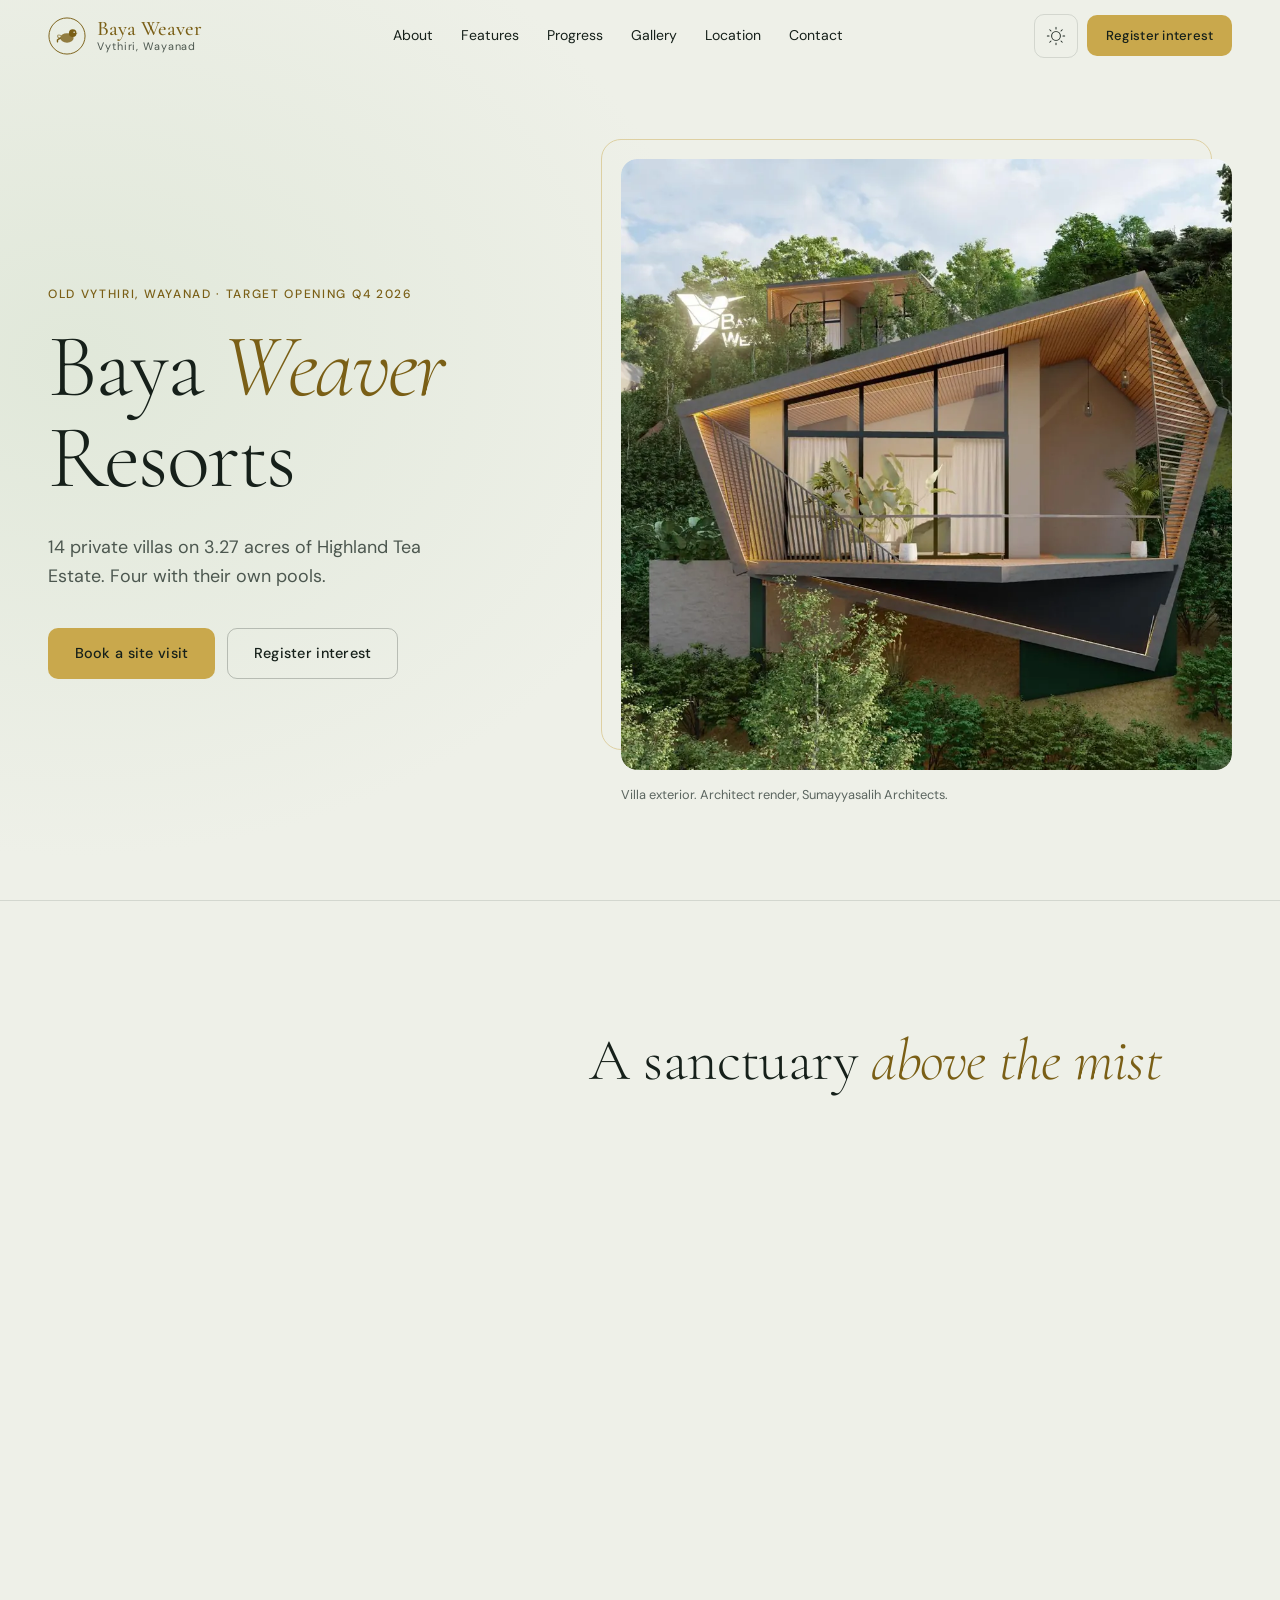
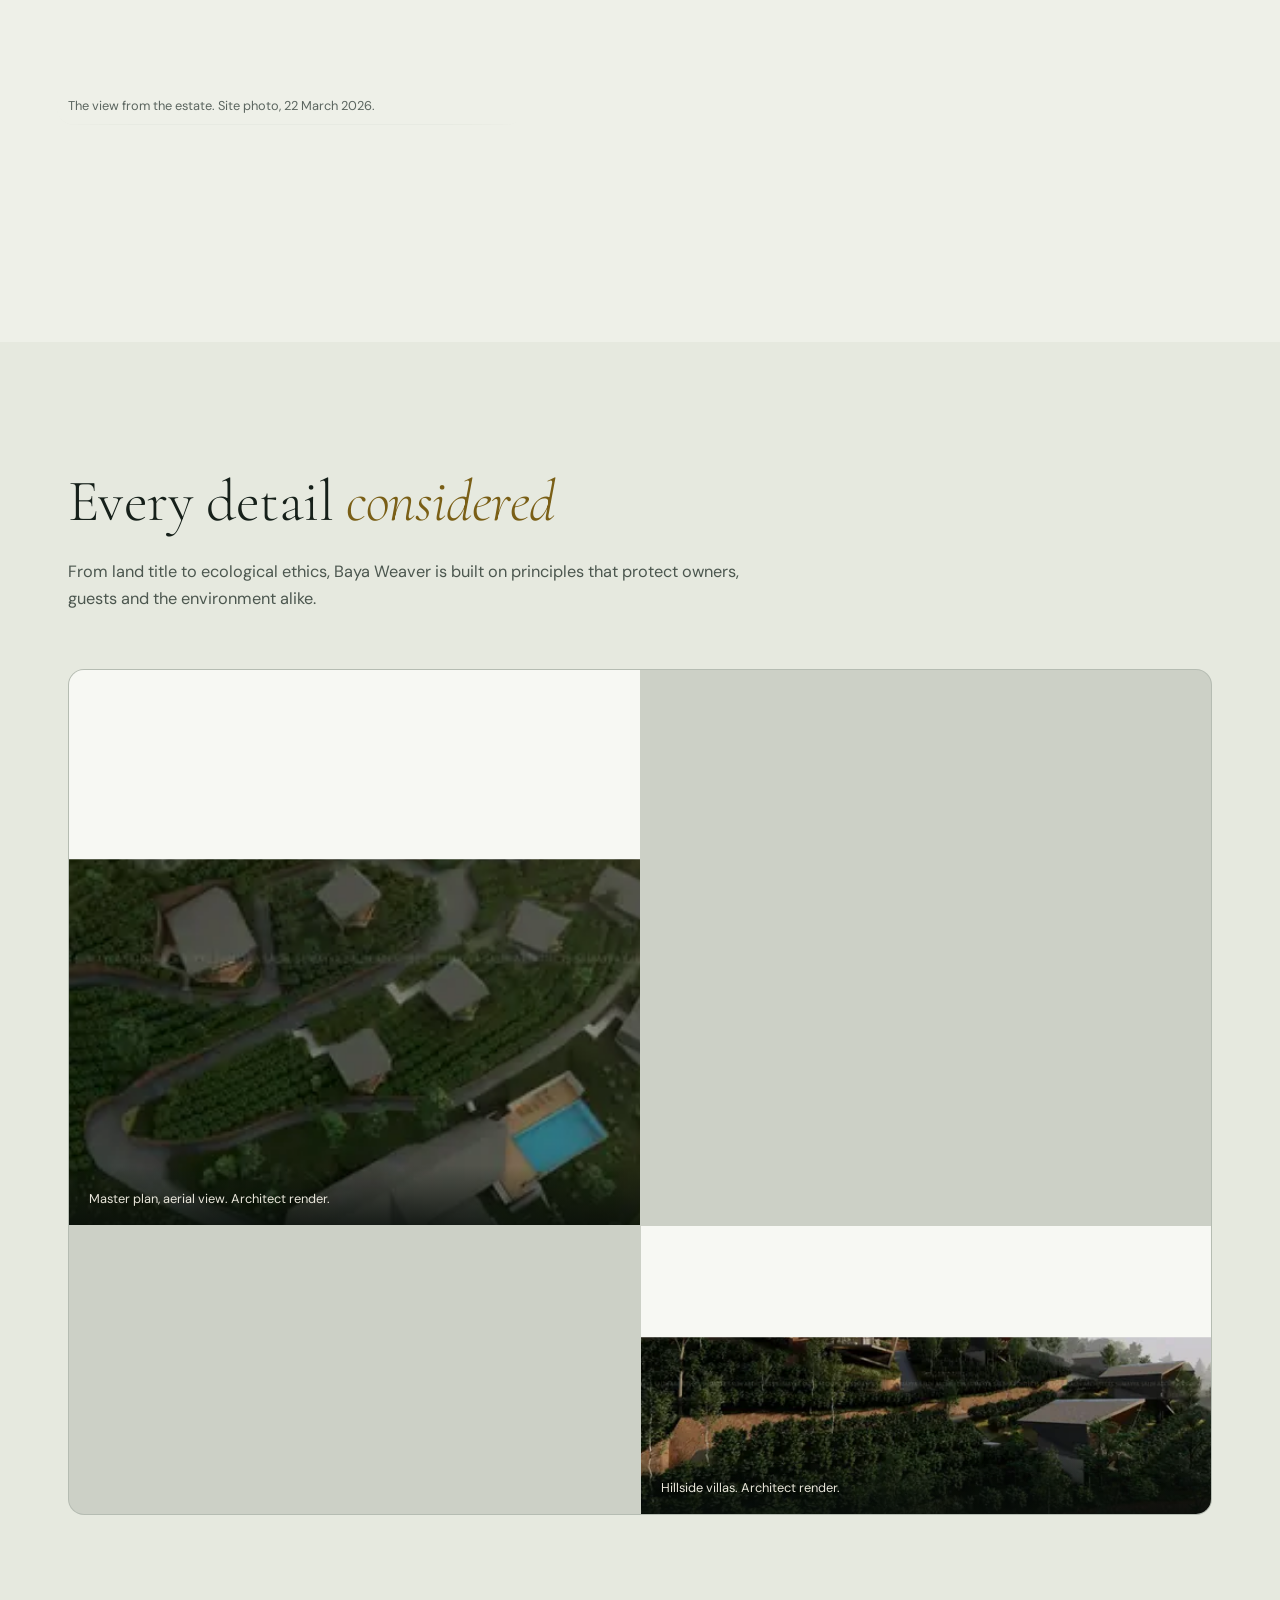
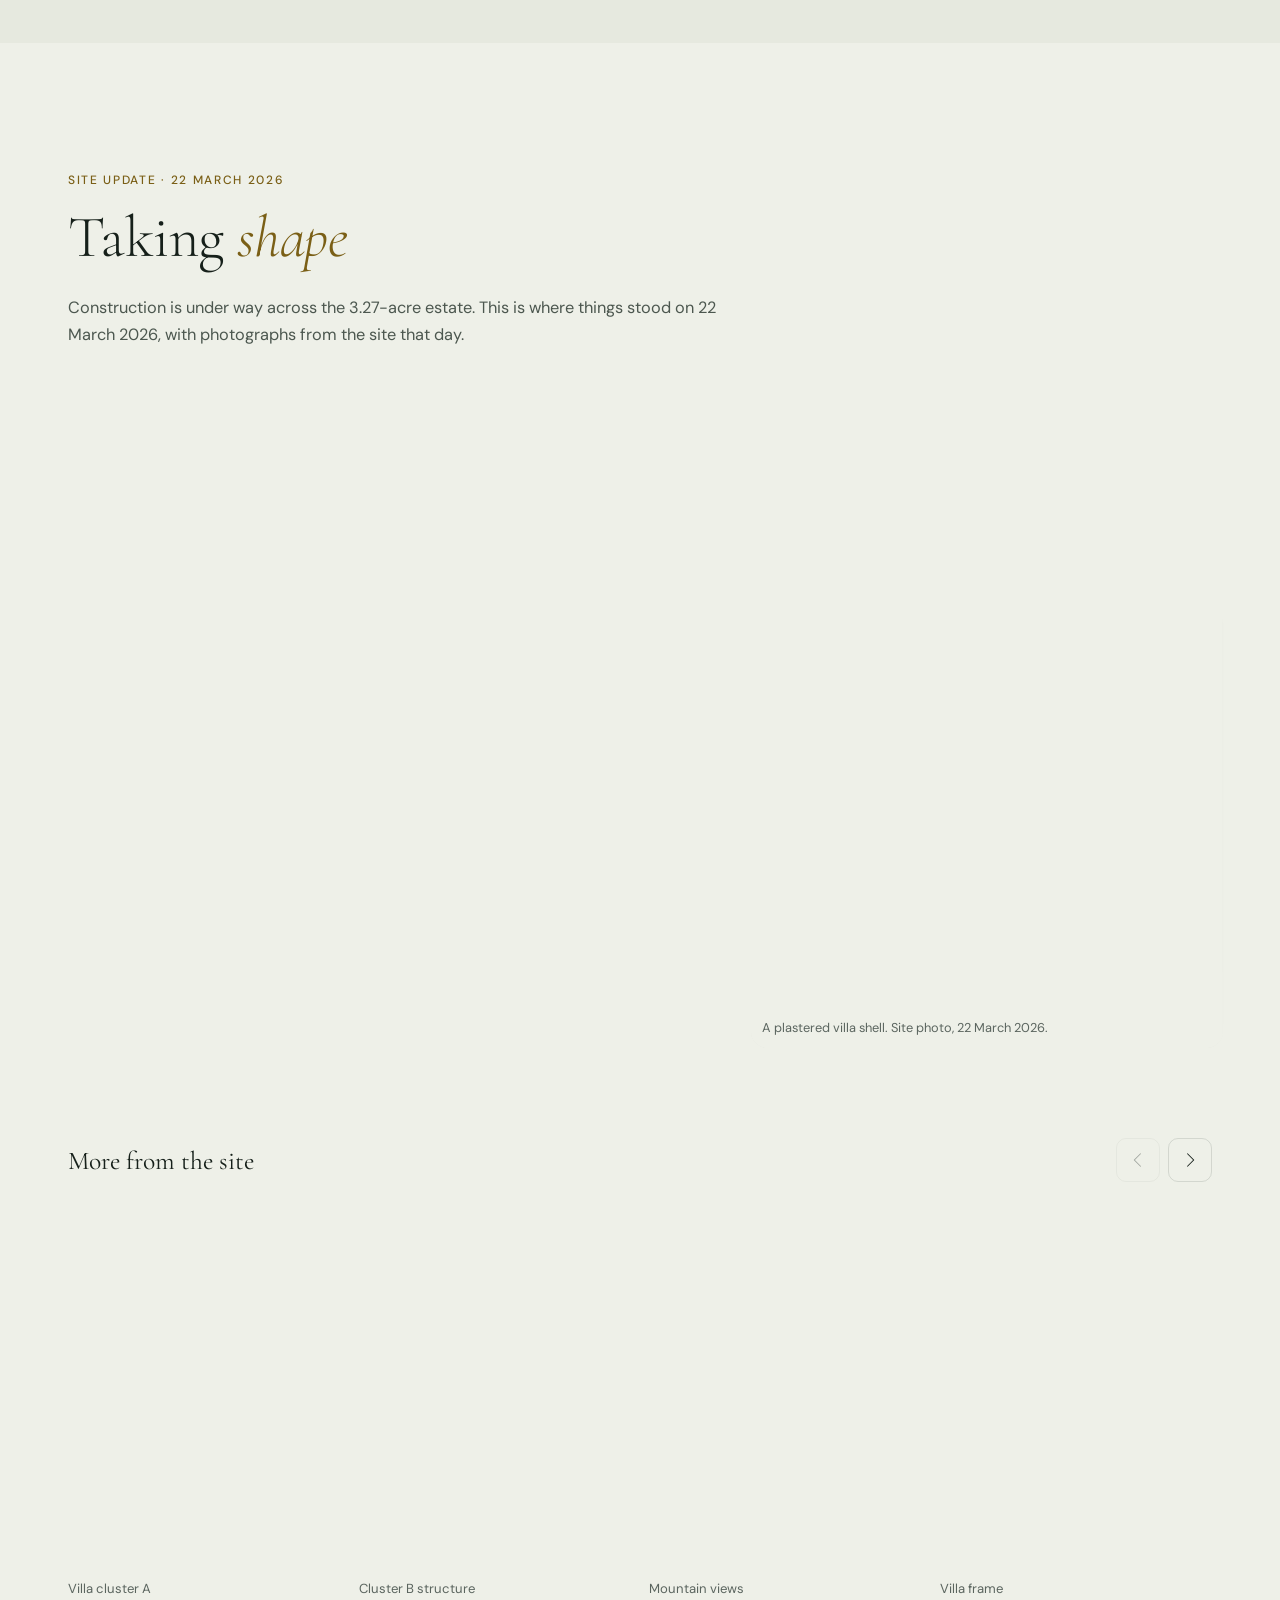
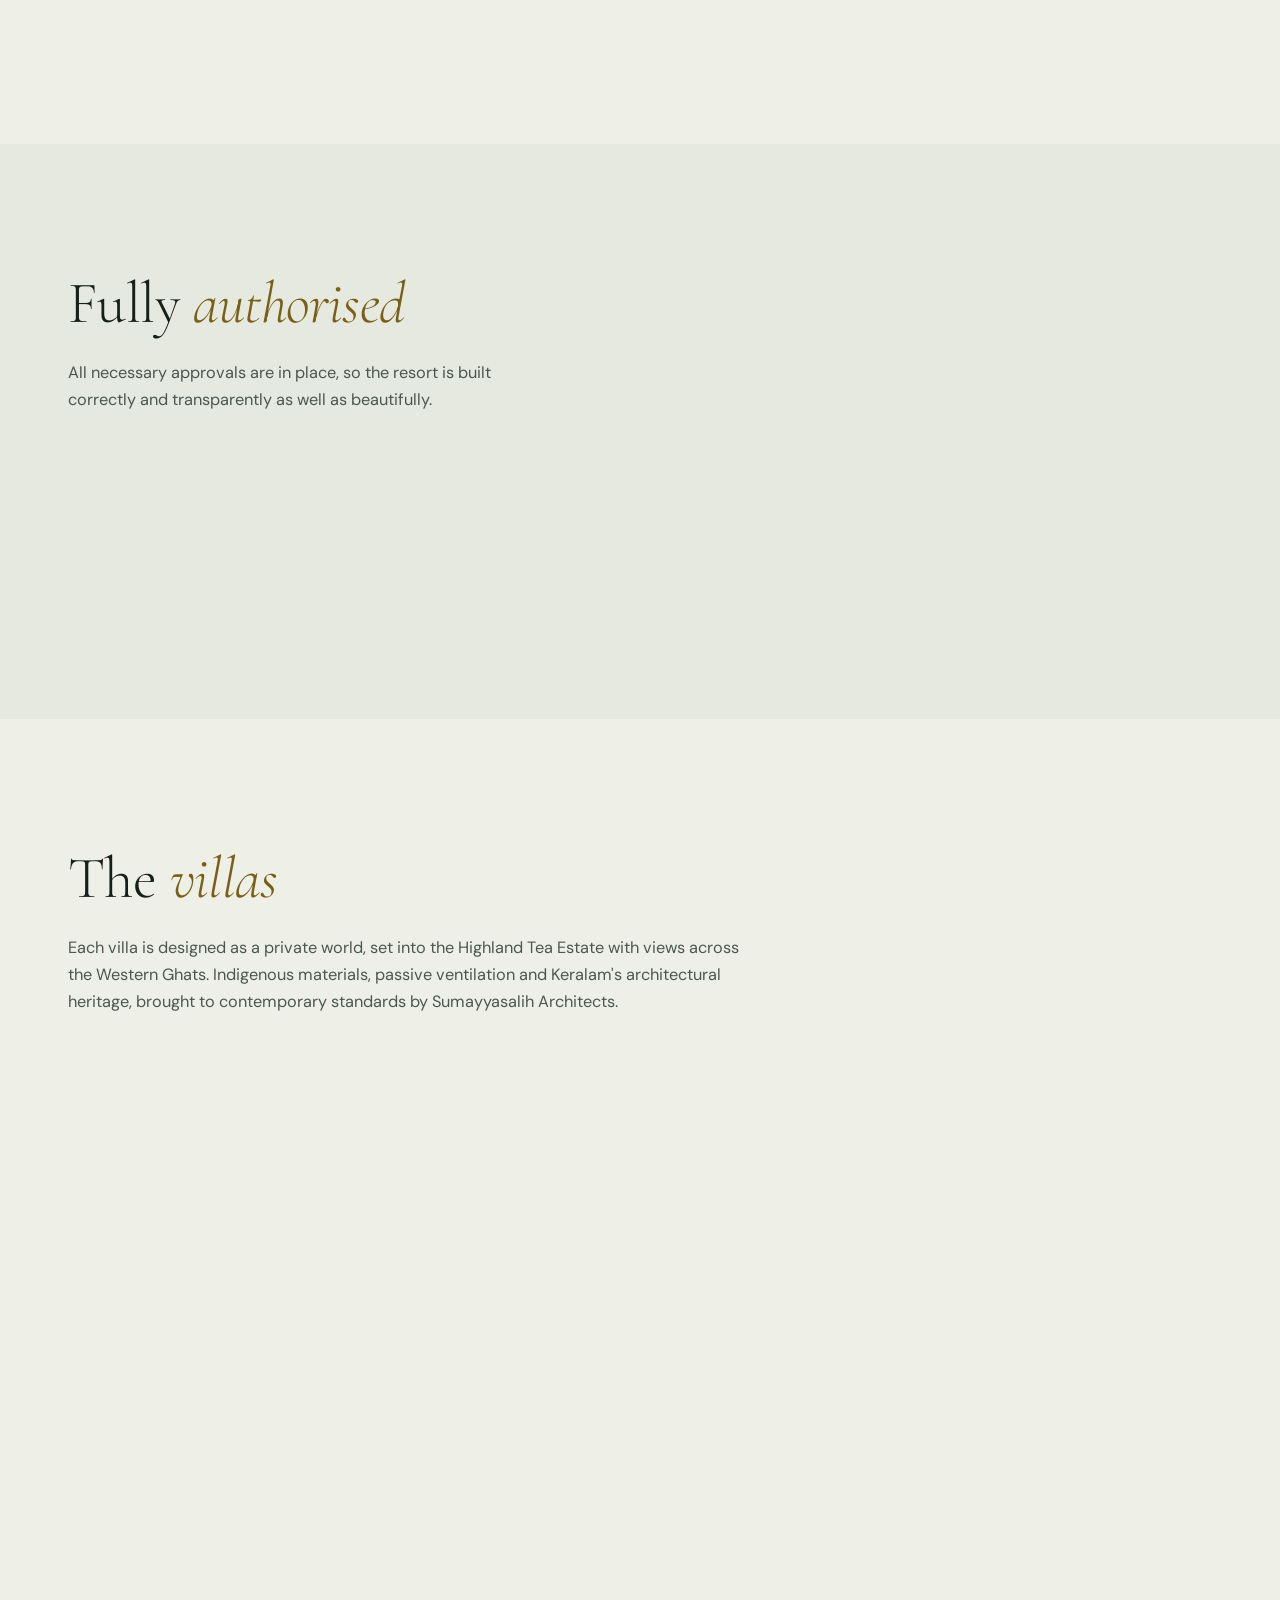
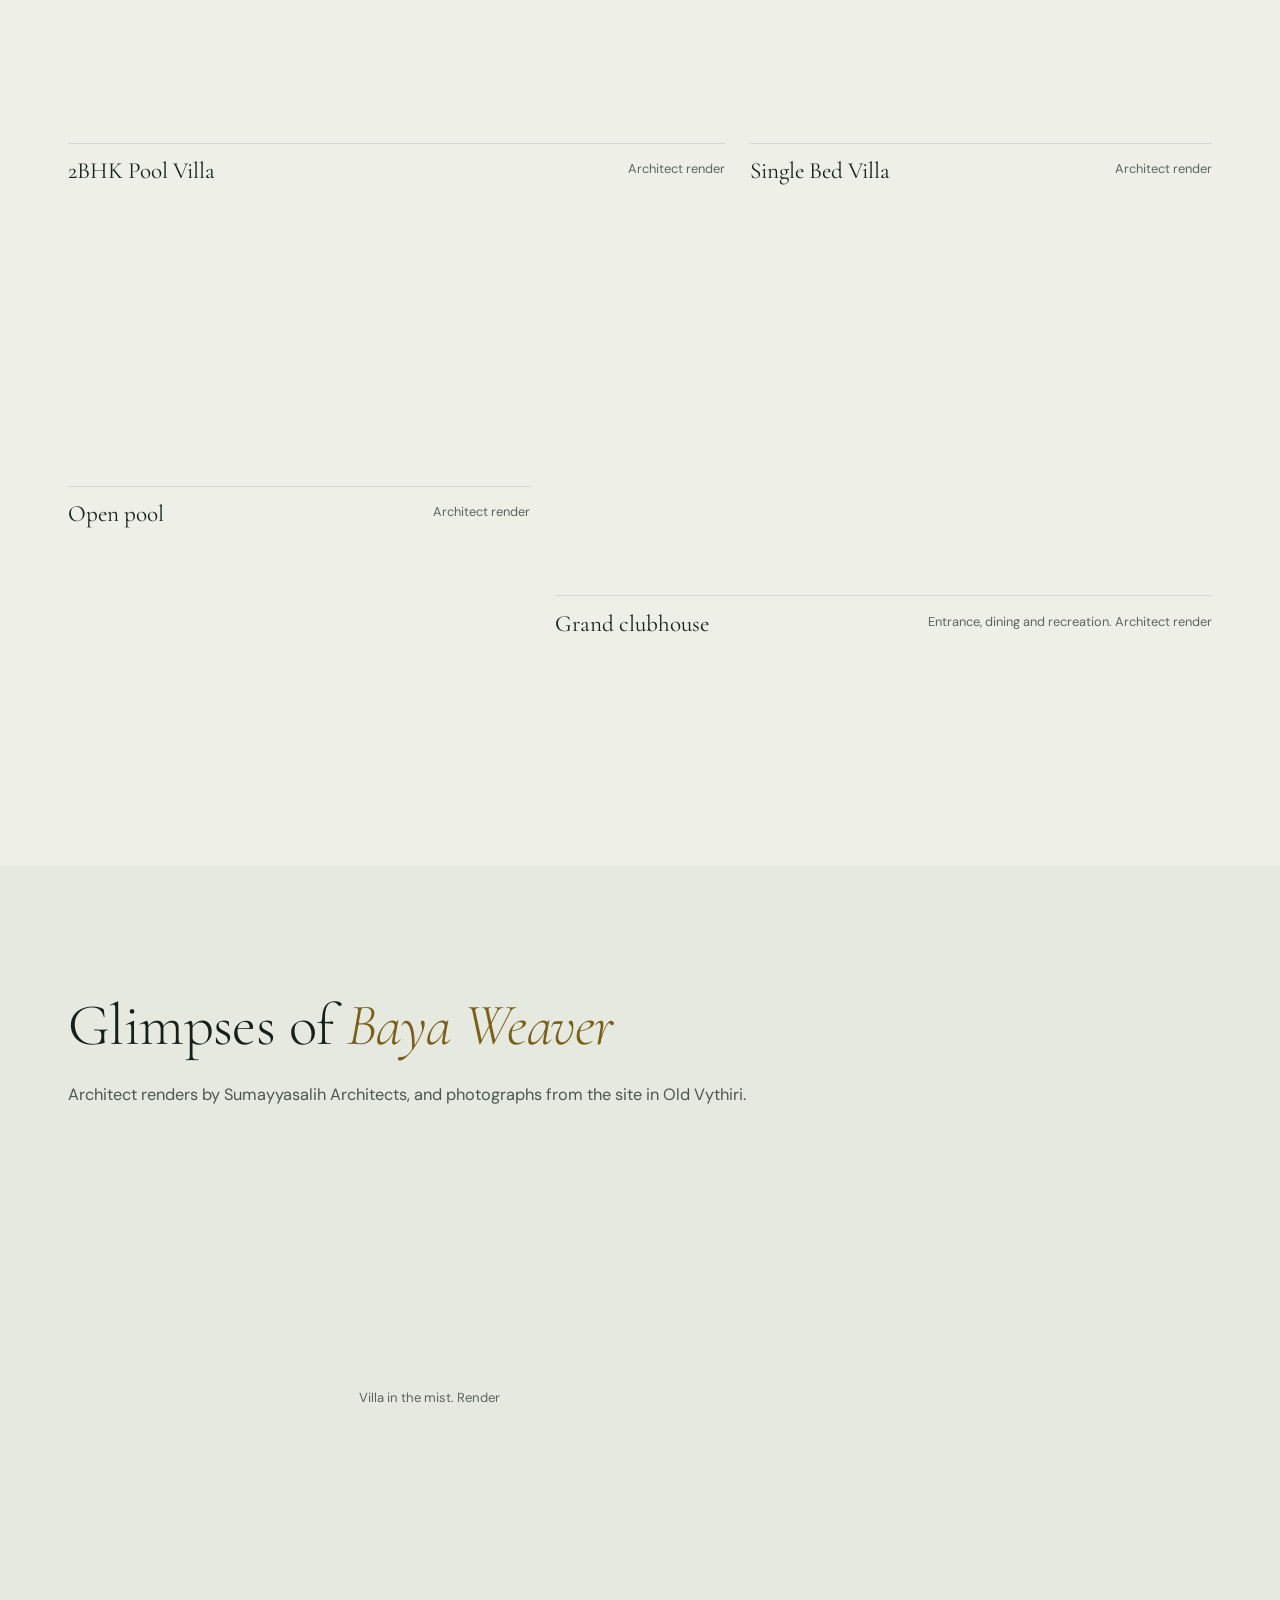
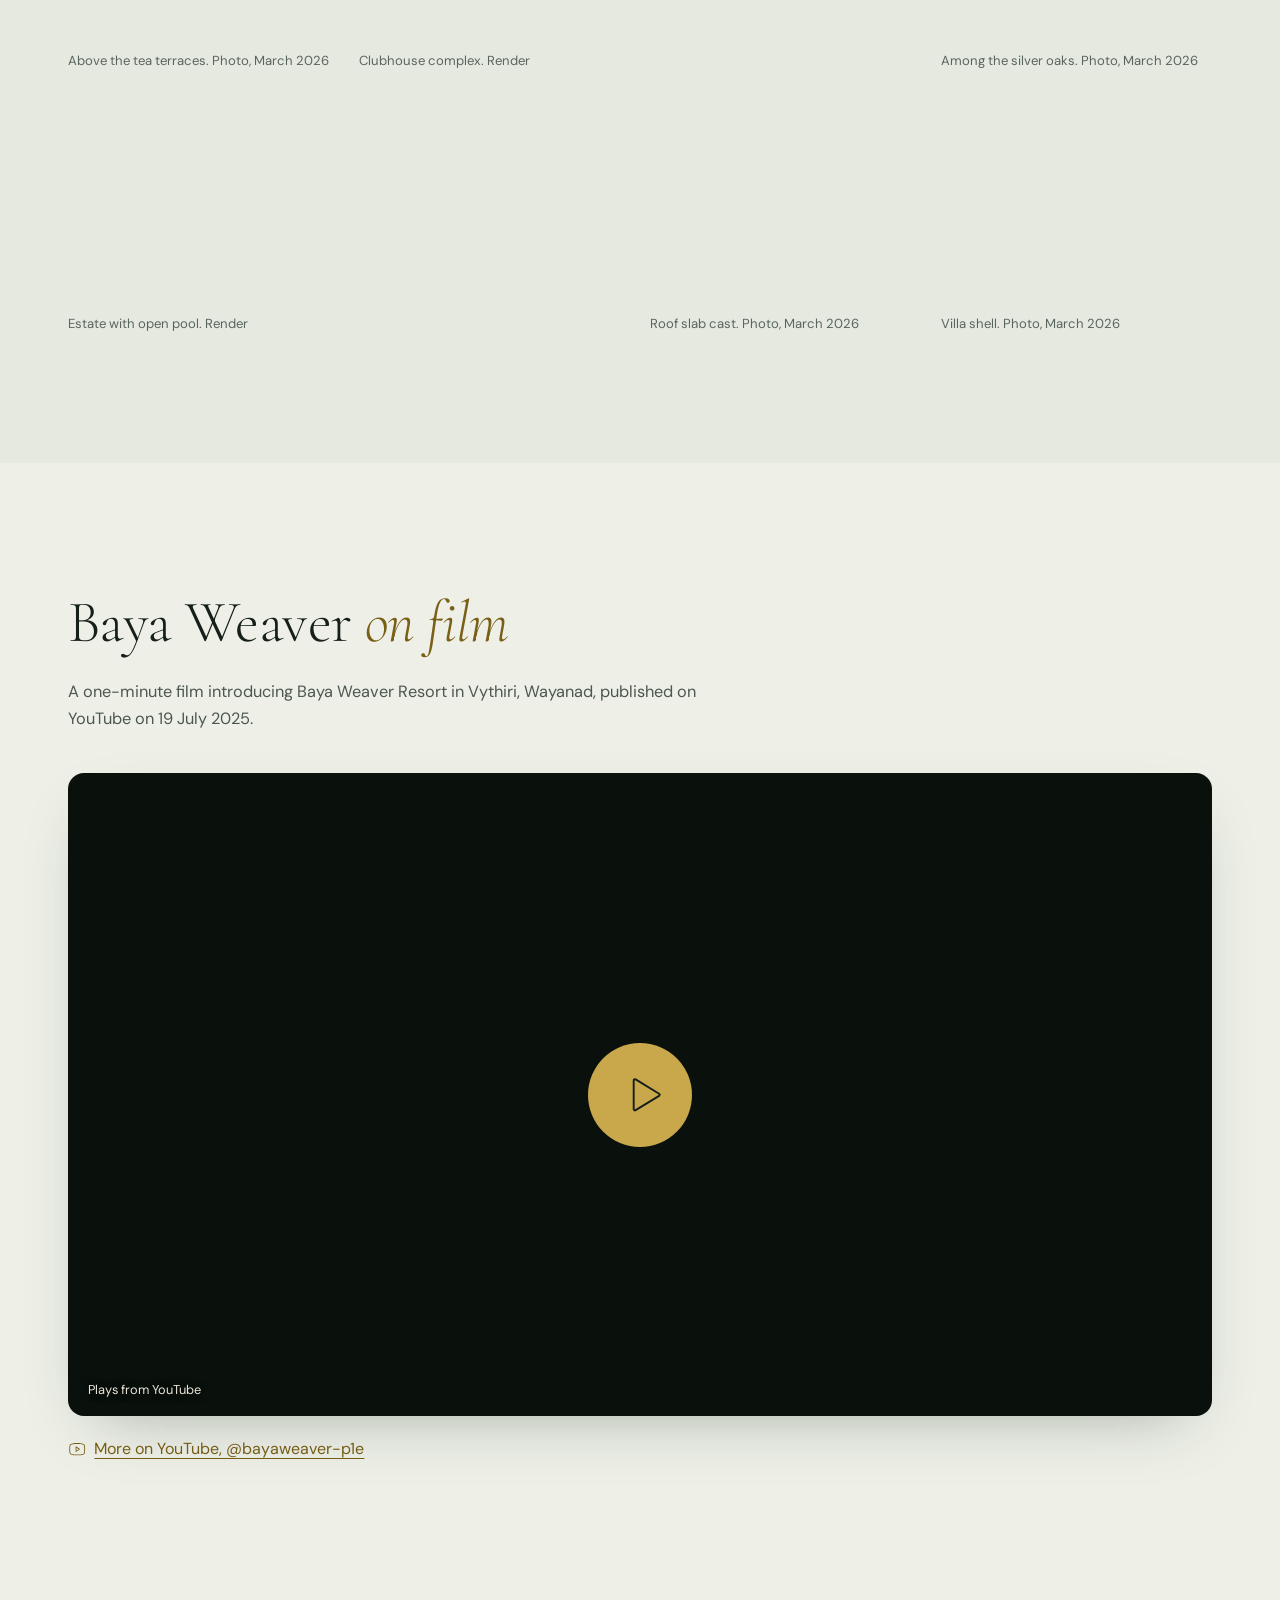
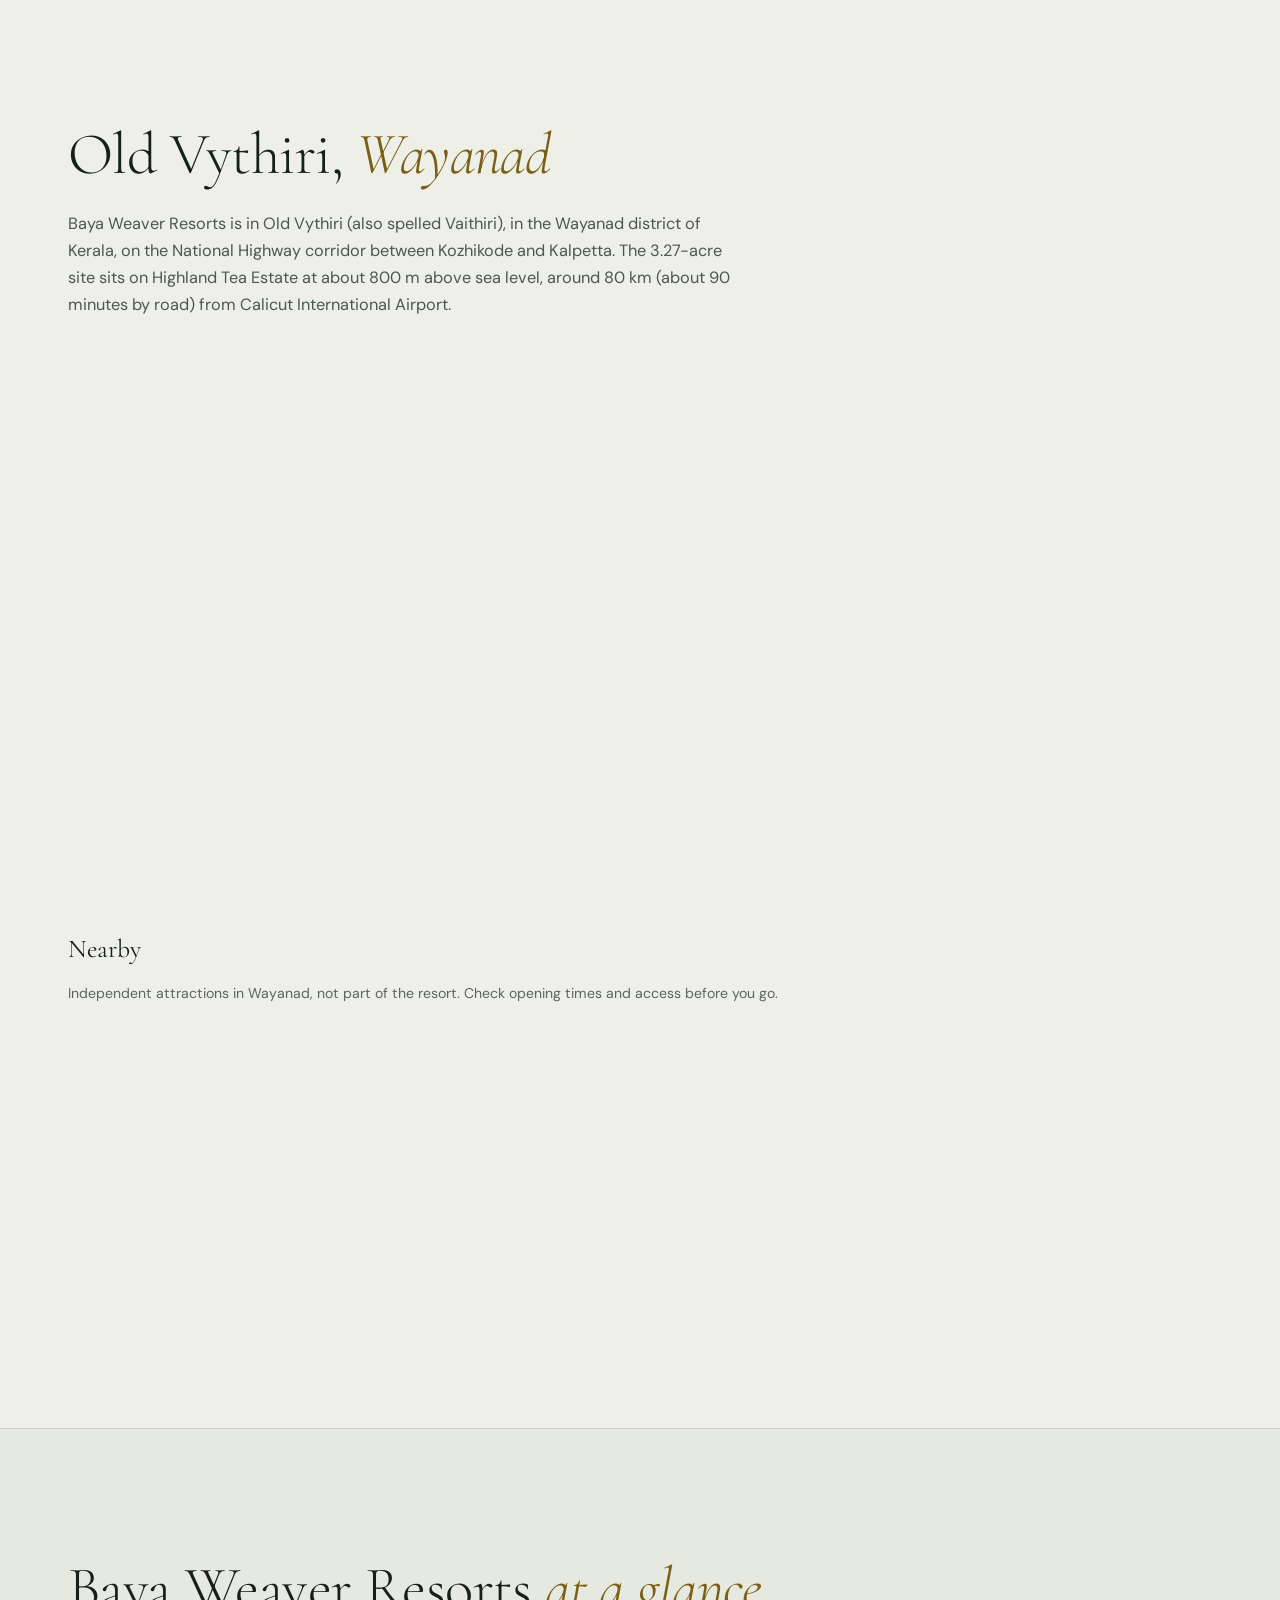
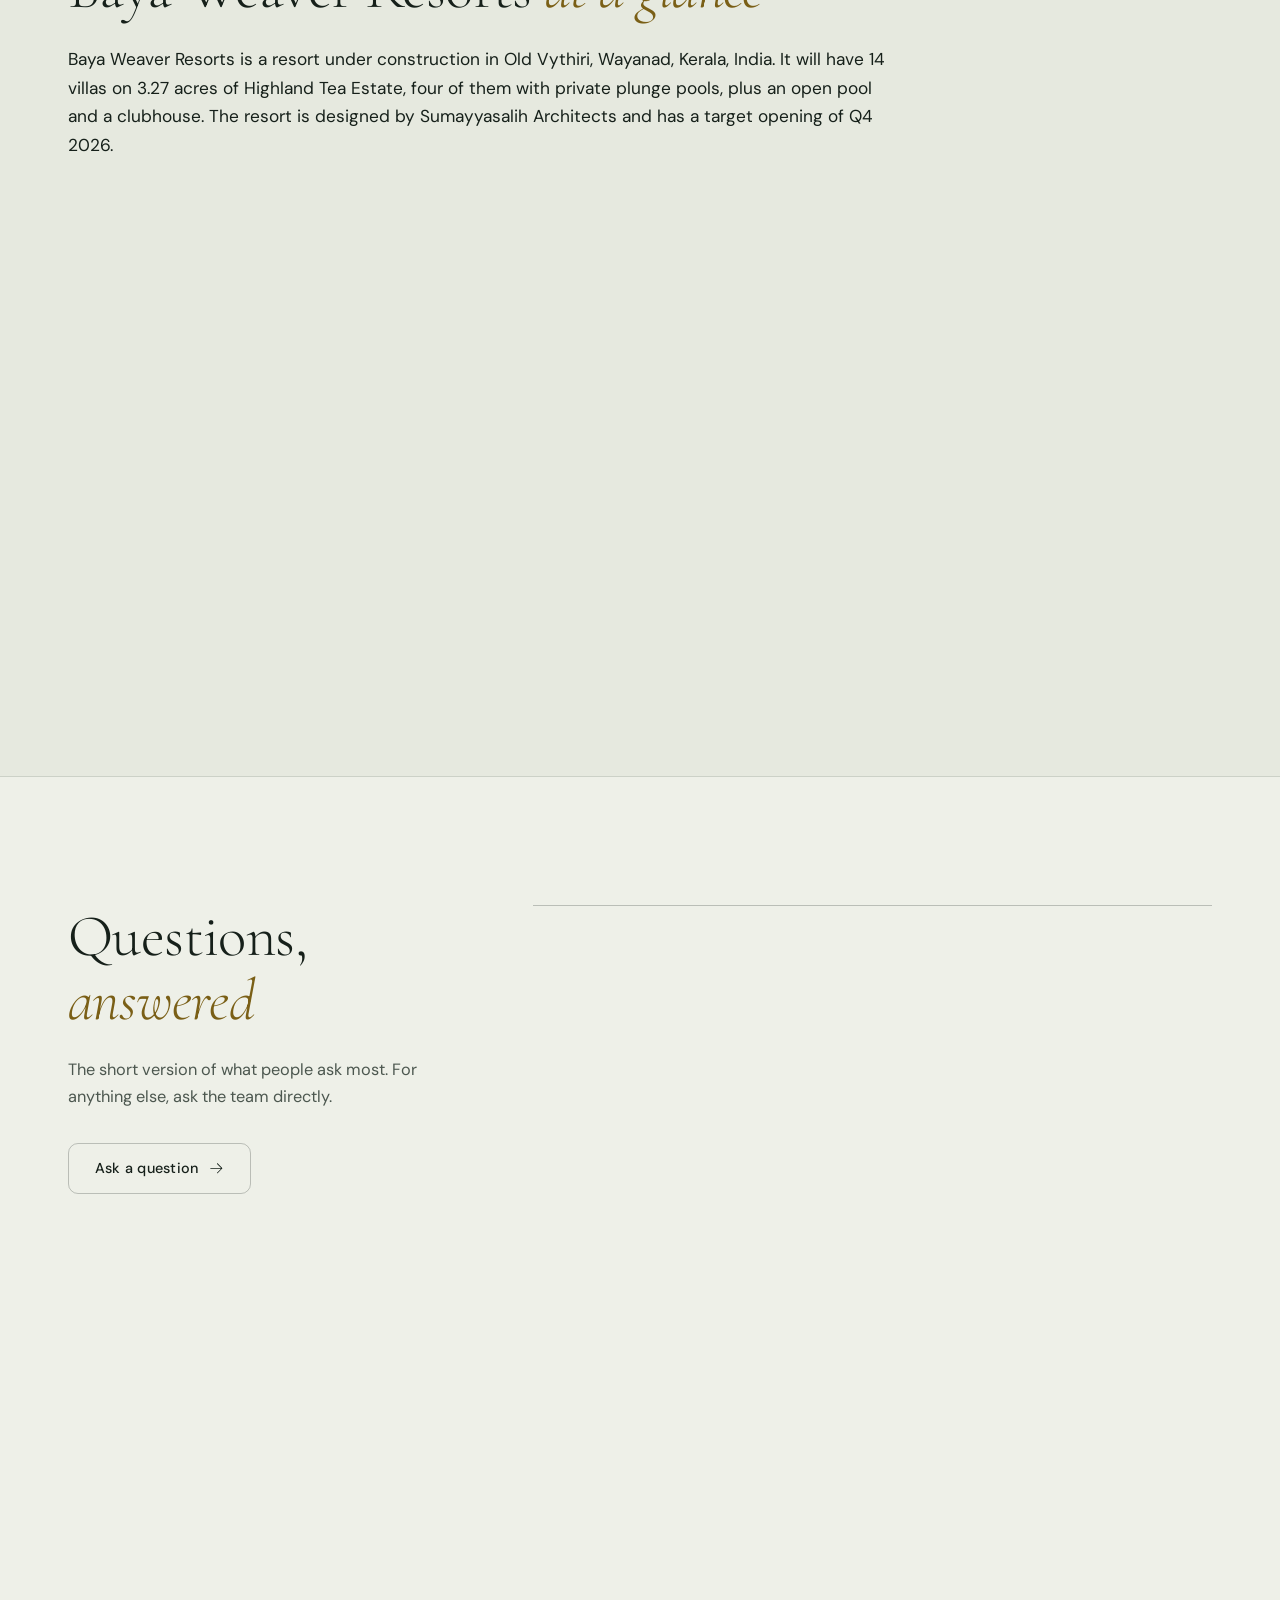
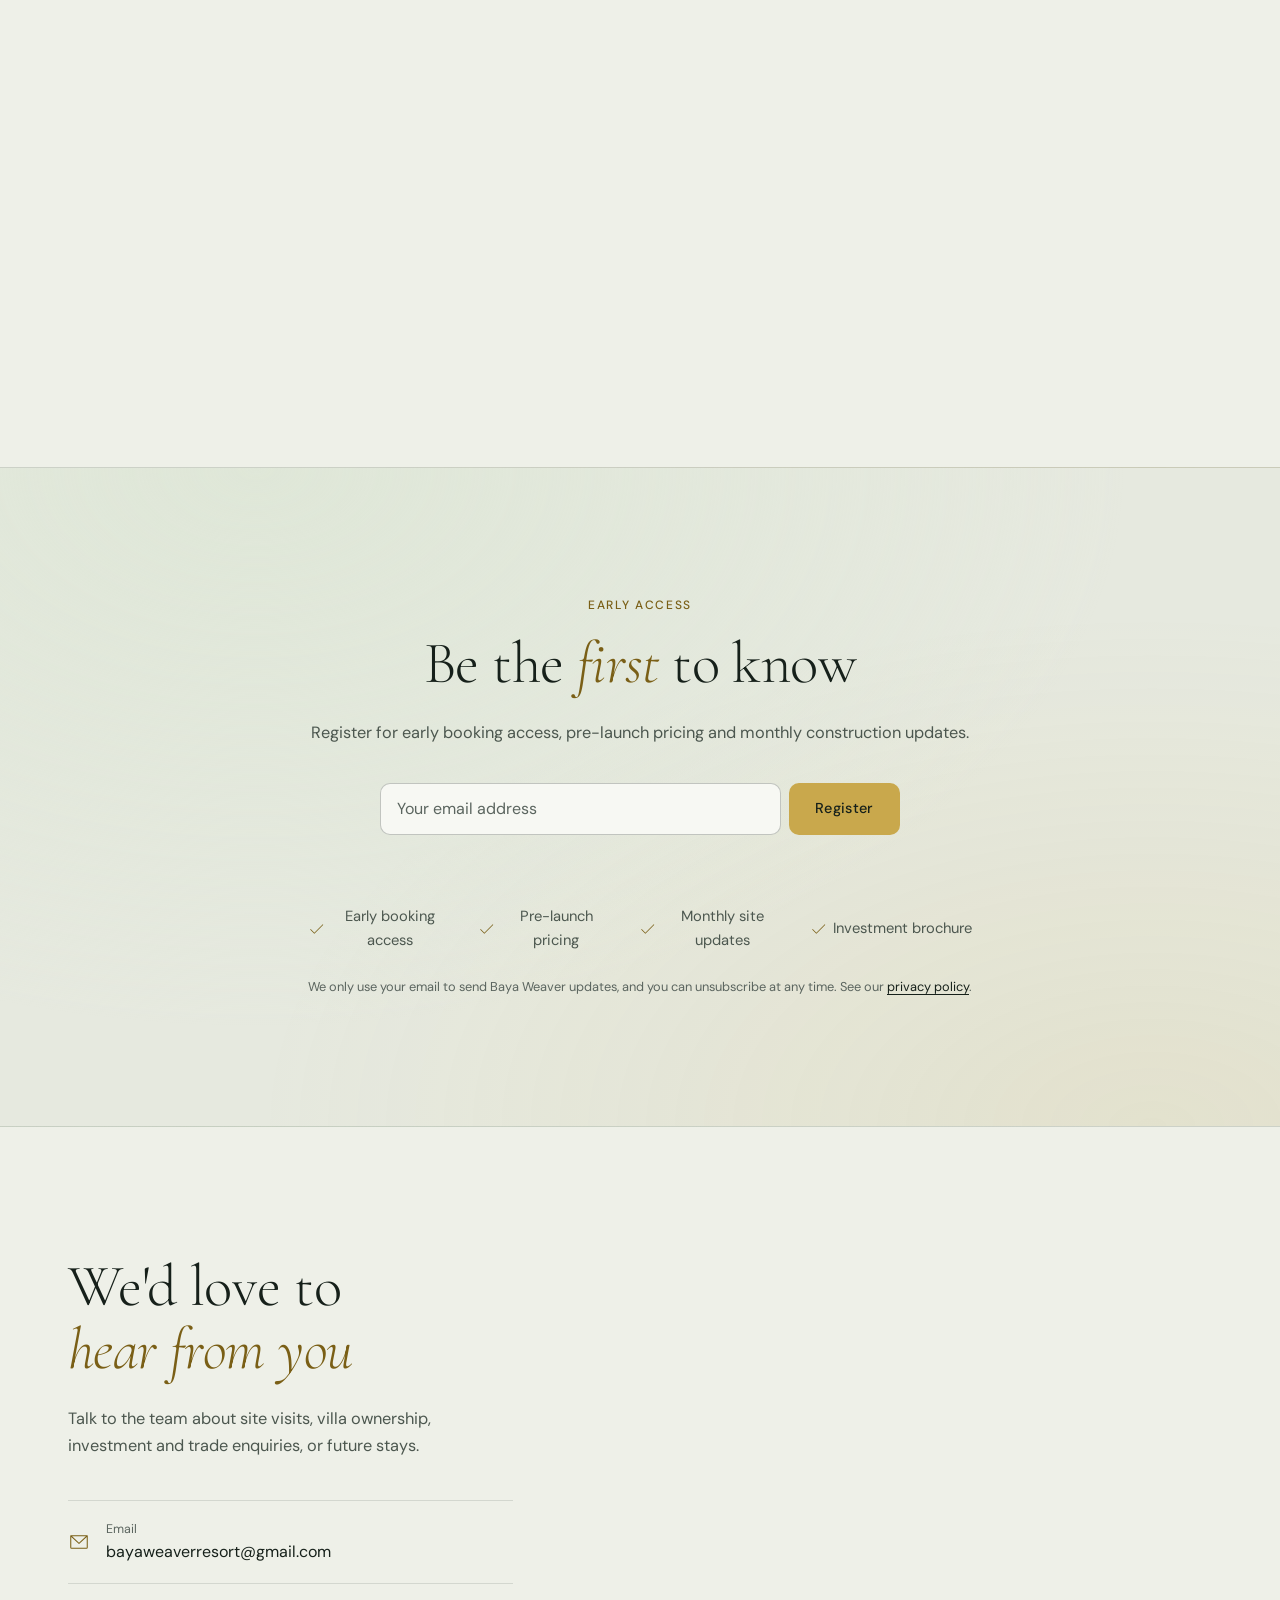
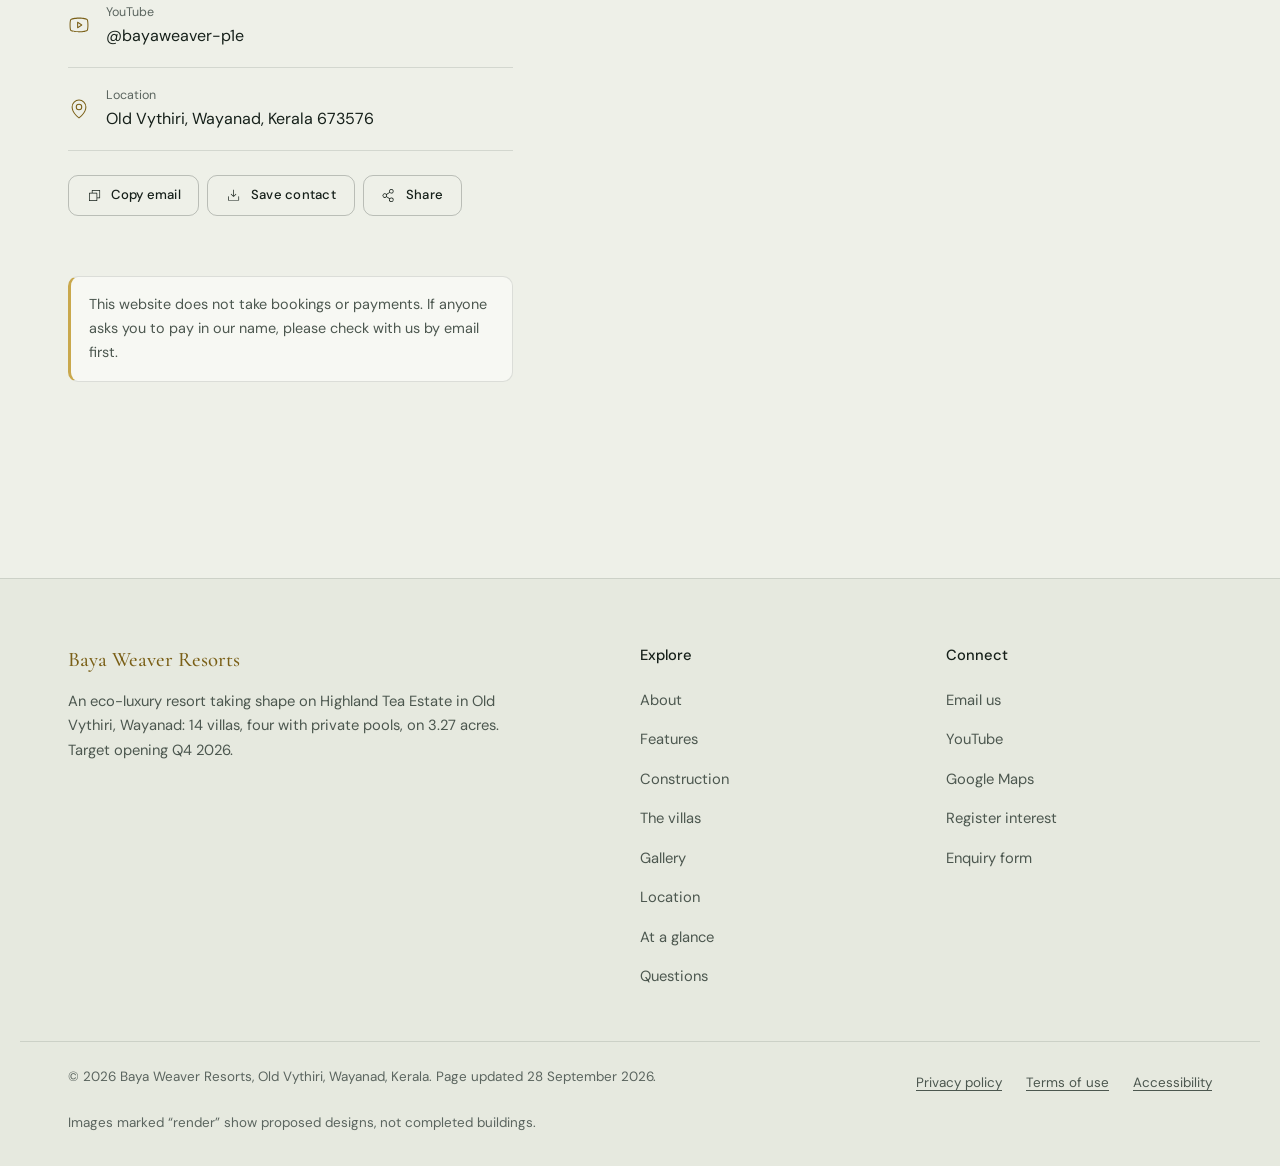
==== index.html @ 06740e77 "Improve search and AI discoverability - Shorter title and description that fit search result snippet" ====
<!DOCTYPE html>
<html lang="en-IN">

<head>
  <meta charset="UTF-8">
  <meta name="viewport" content="width=device-width, initial-scale=1">
  <title>Baya Weaver Resorts | Pool Villa Resort in Vythiri, Wayanad</title>
  <meta name="description"
    content="14 villas, four with private pools, on 3.27 acres of tea estate in Old Vythiri, Wayanad, Kerala. Under construction, target opening Q4 2026.">
  <meta name="robots" content="index, follow">
  <link rel="canonical" href="https://afinz0z.github.io/Baya-Weaver-Website/">
  <link rel="alternate" hreflang="en-IN" href="https://afinz0z.github.io/Baya-Weaver-Website/">
  <link rel="alternate" hreflang="x-default" href="https://afinz0z.github.io/Baya-Weaver-Website/">

  <!-- Social sharing -->
  <meta property="og:type" content="website">
  <meta property="og:site_name" content="Baya Weaver Resorts">
  <meta property="og:title" content="Baya Weaver Resorts | Pool Villa Resort in Vythiri, Wayanad">
  <meta property="og:description"
    content="14 villas, four with private pools, on 3.27 acres of tea estate in Old Vythiri, Wayanad, Kerala. Under construction, target opening Q4 2026.">
  <meta property="og:url" content="https://afinz0z.github.io/Baya-Weaver-Website/">
  <meta property="og:image" content="https://afinz0z.github.io/Baya-Weaver-Website/images/site/og-baya-weaver.jpg">
  <meta property="og:image:width" content="1200">
  <meta property="og:image:height" content="630">
  <meta property="og:image:alt" content="Architect render of Baya Weaver villas set among tea bushes on a Wayanad hillside">
  <meta property="og:locale" content="en_IN">
  <meta name="twitter:card" content="summary_large_image">
  <meta name="twitter:title" content="Baya Weaver Resorts | Pool Villa Resort in Vythiri, Wayanad">
  <meta name="twitter:description"
    content="14 villas, four with private pools, on 3.27 acres of tea estate in Old Vythiri, Wayanad, Kerala. Under construction, target opening Q4 2026.">
  <meta name="twitter:image" content="https://afinz0z.github.io/Baya-Weaver-Website/images/site/og-baya-weaver.jpg">
  <meta name="theme-color" content="#0f1612" media="(prefers-color-scheme: dark)">
  <meta name="theme-color" content="#eef0e8" media="(prefers-color-scheme: light)">

  <meta name="geo.region" content="IN-KL">
  <meta name="geo.placename" content="Old Vythiri, Wayanad">
  <meta name="geo.position" content="11.535045;76.038681">
  <meta name="ICBM" content="11.535045, 76.038681">

  <script type="application/ld+json">
{
  "@context": "https://schema.org",
  "@graph": [
    {
      "@type": "Organization",
      "@id": "https://afinz0z.github.io/Baya-Weaver-Website/#org",
      "name": "Baya Weaver Resorts",
      "alternateName": "Baya Weaver Resort",
      "url": "https://afinz0z.github.io/Baya-Weaver-Website/",
      "logo": {
        "@type": "ImageObject",
        "url": "https://afinz0z.github.io/Baya-Weaver-Website/images/icon-512.png",
        "width": 512,
        "height": 512
      },
      "email": "bayaweaverresort@gmail.com",
      "address": {
        "@type": "PostalAddress",
        "addressLocality": "Vythiri",
        "addressRegion": "Kerala",
        "postalCode": "673576",
        "addressCountry": "IN"
      },
      "sameAs": [
        "https://www.youtube.com/@Bayaweaver-p1e"
      ],
      "contactPoint": {
        "@type": "ContactPoint",
        "contactType": "Enquiries",
        "email": "bayaweaverresort@gmail.com",
        "availableLanguage": [
          "en"
        ]
      }
    },
    {
      "@type": "WebSite",
      "@id": "https://afinz0z.github.io/Baya-Weaver-Website/#website",
      "url": "https://afinz0z.github.io/Baya-Weaver-Website/",
      "name": "Baya Weaver Resorts",
      "alternateName": "Baya Weaver Resort",
      "inLanguage": "en-IN",
      "publisher": {
        "@id": "https://afinz0z.github.io/Baya-Weaver-Website/#org"
      }
    },
    {
      "@type": "Resort",
      "@id": "https://afinz0z.github.io/Baya-Weaver-Website/#resort",
      "name": "Baya Weaver Resorts",
      "alternateName": [
        "Baya Weaver Resort",
        "Bayaweaver Resort",
        "Baya Weaver Resort Vythiri",
        "Baya Weaver Resort Wayanad",
        "ബയ വീവർ റിസോർട്ട്"
      ],
      "disambiguatingDescription": "A resort in Wayanad, Kerala; not the baya weaver bird (Ploceus philippinus).",
      "description": "Baya Weaver Resorts is a new resort under construction in Old Vythiri, Wayanad, Kerala, India. It will have 14 villas on 3.27 acres of Highland Tea Estate, four of them with private plunge pools, plus an open pool and a clubhouse. The resort is designed by Sumayyasalih Architects and has a target opening of Q4 2026.",
      "url": "https://afinz0z.github.io/Baya-Weaver-Website/",
      "image": [
        "https://afinz0z.github.io/Baya-Weaver-Website/images/site/og-baya-weaver.jpg",
        "https://afinz0z.github.io/Baya-Weaver-Website/images/site/render-master-plan-aerial.webp",
        "https://afinz0z.github.io/Baya-Weaver-Website/images/site/render-villa-facade.webp"
      ],
      "email": "bayaweaverresort@gmail.com",
      "parentOrganization": {
        "@id": "https://afinz0z.github.io/Baya-Weaver-Website/#org"
      },
      "address": {
        "@type": "PostalAddress",
        "streetAddress": "Old Vythiri",
        "addressLocality": "Vythiri",
        "addressRegion": "Kerala",
        "postalCode": "673576",
        "addressCountry": "IN"
      },
      "geo": {
        "@type": "GeoCoordinates",
        "latitude": 11.535045,
        "longitude": 76.038681
      },
      "containedInPlace": {
        "@type": "AdministrativeArea",
        "name": "Wayanad",
        "containedInPlace": {
          "@type": "State",
          "name": "Kerala",
          "containedInPlace": {
            "@type": "Country",
            "name": "India"
          }
        }
      },
      "hasMap": "https://maps.app.goo.gl/iyfaohvVfE9AvDzk8",
      "numberOfRooms": 14,
      "amenityFeature": [
        {
          "@type": "LocationFeatureSpecification",
          "name": "Private plunge pools (4 villas)",
          "value": true
        },
        {
          "@type": "LocationFeatureSpecification",
          "name": "Open pool",
          "value": true
        },
        {
          "@type": "LocationFeatureSpecification",
          "name": "Clubhouse",
          "value": true
        }
      ],
      "containsPlace": [
        {
          "@type": "Accommodation",
          "name": "2BHK Pool Villa",
          "numberOfBedrooms": 2,
          "image": "https://afinz0z.github.io/Baya-Weaver-Website/images/site/render-2bhk-pool-villa.webp"
        },
        {
          "@type": "Accommodation",
          "name": "Single Bed Villa",
          "image": "https://afinz0z.github.io/Baya-Weaver-Website/images/site/render-single-bed-villa.webp"
        }
      ],
      "subjectOf": {
        "@id": "https://afinz0z.github.io/Baya-Weaver-Website/#video"
      },
      "keywords": "resort in Wayanad, Vythiri resort, pool villas Wayanad, private pool villa Kerala, tea estate resort, eco resort Wayanad, new resort Wayanad 2026"
    },
    {
      "@type": "VideoObject",
      "@id": "https://afinz0z.github.io/Baya-Weaver-Website/#video",
      "name": "Baya Weaver Resort, Vythiri, Wayanad, Kerala",
      "description": "A one-minute film introducing Baya Weaver Resort, coming soon in Vythiri, Wayanad, Kerala.",
      "thumbnailUrl": "https://i.ytimg.com/vi/F8X-mcABL8U/hqdefault.jpg",
      "uploadDate": "2025-07-19T08:45:01-07:00",
      "duration": "PT1M1S",
      "embedUrl": "https://www.youtube-nocookie.com/embed/F8X-mcABL8U",
      "contentUrl": "https://www.youtube.com/watch?v=F8X-mcABL8U",
      "publisher": {
        "@id": "https://afinz0z.github.io/Baya-Weaver-Website/#org"
      }
    },
    {
      "@type": "WebPage",
      "@id": "https://afinz0z.github.io/Baya-Weaver-Website/#webpage",
      "url": "https://afinz0z.github.io/Baya-Weaver-Website/",
      "name": "Baya Weaver Resorts | Pool Villa Resort in Vythiri, Wayanad",
      "description": "14 villas, four with private pools, on 3.27 acres of tea estate in Old Vythiri, Wayanad, Kerala. Under construction, target opening Q4 2026.",
      "isPartOf": {
        "@id": "https://afinz0z.github.io/Baya-Weaver-Website/#website"
      },
      "about": {
        "@id": "https://afinz0z.github.io/Baya-Weaver-Website/#resort"
      },
      "inLanguage": "en-IN",
      "primaryImageOfPage": {
        "@type": "ImageObject",
        "url": "https://afinz0z.github.io/Baya-Weaver-Website/images/site/og-baya-weaver.jpg",
        "width": 1200,
        "height": 630
      },
      "datePublished": "2026-03-24",
      "dateModified": "2026-09-28",
      "mentions": [
        {
          "@type": "TouristAttraction",
          "name": "Pookode Lake",
          "containedInPlace": {
            "@type": "AdministrativeArea",
            "name": "Wayanad",
            "containedInPlace": {
              "@type": "State",
              "name": "Kerala",
              "containedInPlace": {
                "@type": "Country",
                "name": "India"
              }
            }
          }
        },
        {
          "@type": "TouristAttraction",
          "name": "Lakkidi View Point",
          "containedInPlace": {
            "@type": "AdministrativeArea",
            "name": "Wayanad",
            "containedInPlace": {
              "@type": "State",
              "name": "Kerala",
              "containedInPlace": {
                "@type": "Country",
                "name": "India"
              }
            }
          }
        },
        {
          "@type": "TouristAttraction",
          "name": "Chembra Peak",
          "containedInPlace": {
            "@type": "AdministrativeArea",
            "name": "Wayanad",
            "containedInPlace": {
              "@type": "State",
              "name": "Kerala",
              "containedInPlace": {
                "@type": "Country",
                "name": "India"
              }
            }
          }
        },
        {
          "@type": "TouristAttraction",
          "name": "Banasura Sagar Dam",
          "containedInPlace": {
            "@type": "AdministrativeArea",
            "name": "Wayanad",
            "containedInPlace": {
              "@type": "State",
              "name": "Kerala",
              "containedInPlace": {
                "@type": "Country",
                "name": "India"
              }
            }
          }
        },
        {
          "@type": "TouristAttraction",
          "name": "Edakkal Caves",
          "containedInPlace": {
            "@type": "AdministrativeArea",
            "name": "Wayanad",
            "containedInPlace": {
              "@type": "State",
              "name": "Kerala",
              "containedInPlace": {
                "@type": "Country",
                "name": "India"
              }
            }
          }
        },
        {
          "@type": "TouristAttraction",
          "name": "Soochipara Falls",
          "containedInPlace": {
            "@type": "AdministrativeArea",
            "name": "Wayanad",
            "containedInPlace": {
              "@type": "State",
              "name": "Kerala",
              "containedInPlace": {
                "@type": "Country",
                "name": "India"
              }
            }
          }
        },
        {
          "@type": "TouristAttraction",
          "name": "Ennooru Tribal Heritage Village",
          "containedInPlace": {
            "@type": "AdministrativeArea",
            "name": "Wayanad",
            "containedInPlace": {
              "@type": "State",
              "name": "Kerala",
              "containedInPlace": {
                "@type": "Country",
                "name": "India"
              }
            }
          }
        }
      ],
      "keywords": "resort in Wayanad, Vythiri resort, pool villas Wayanad, private pool villa Kerala, tea estate resort, eco resort Wayanad, new resort Wayanad 2026"
    },
    {
      "@type": "FAQPage",
      "@id": "https://afinz0z.github.io/Baya-Weaver-Website/#faq",
      "isPartOf": {
        "@id": "https://afinz0z.github.io/Baya-Weaver-Website/#webpage"
      },
      "mainEntity": [
        {
          "@type": "Question",
          "name": "What is Baya Weaver Resorts?",
          "acceptedAnswer": {
            "@type": "Answer",
            "text": "Baya Weaver Resorts is a new resort under construction in Old Vythiri, Wayanad, Kerala, India. It will have 14 villas on 3.27 acres of Highland Tea Estate, four of them with private plunge pools, plus an open pool and a clubhouse. The resort is designed by Sumayyasalih Architects and has a target opening of Q4 2026."
          }
        },
        {
          "@type": "Question",
          "name": "Is Baya Weaver Resorts open yet?",
          "acceptedAnswer": {
            "@type": "Answer",
            "text": "Not yet. The resort is under construction in Old Vythiri, Wayanad, with a target opening of Q4 2026. The latest site update on this page is dated 22 March 2026."
          }
        },
        {
          "@type": "Question",
          "name": "Can I book a stay?",
          "acceptedAnswer": {
            "@type": "Answer",
            "text": "Bookings are not open yet. Register your interest to hear first when they open, or send a future-stay enquiry through the form."
          }
        },
        {
          "@type": "Question",
          "name": "How much will a stay cost?",
          "acceptedAnswer": {
            "@type": "Answer",
            "text": "Room rates have not been published yet. Register your interest to receive pre-launch pricing when it is announced."
          }
        },
        {
          "@type": "Question",
          "name": "Can I visit the site before it opens?",
          "acceptedAnswer": {
            "@type": "Answer",
            "text": "Yes. Choose “Book a site visit” in the enquiry form and add your preferred dates, and the team will get back to you to arrange it."
          }
        },
        {
          "@type": "Question",
          "name": "Who is the resort for?",
          "acceptedAnswer": {
            "@type": "Answer",
            "text": "Baya Weaver is planned for families, couples and nature lovers looking for a quiet highland stay in Wayanad, among tea gardens and forest in the Western Ghats."
          }
        },
        {
          "@type": "Question",
          "name": "How many villas are there, and which have private pools?",
          "acceptedAnswer": {
            "@type": "Answer",
            "text": "There are 14 villas on 3.27 acres. Four villas have their own private plunge pools, and one open pool serves the wider resort. The designs shown include the 2BHK Pool Villa and the Single Bed Villa."
          }
        },
        {
          "@type": "Question",
          "name": "What facilities will the resort have?",
          "acceptedAnswer": {
            "@type": "Answer",
            "text": "Alongside the 14 villas, the resort plans an open pool and a central clubhouse for dining, gatherings and recreation. Four villas have private plunge pools. The design includes native landscaping, solar integration and rainwater harvesting."
          }
        },
        {
          "@type": "Question",
          "name": "Where is the resort and how do I get there?",
          "acceptedAnswer": {
            "@type": "Answer",
            "text": "Old Vythiri, Wayanad District, Kerala 673576, on the National Highway corridor. Calicut International Airport is about 80 km away (around 90 minutes by road). By road it is about 70 km from Kozhikode, 90 km from Mysore and 270 km from Bangalore via NH766."
          }
        },
        {
          "@type": "Question",
          "name": "Is Vythiri the same as Vaithiri?",
          "acceptedAnswer": {
            "@type": "Answer",
            "text": "Yes. Vythiri is also spelled Vaithiri. Old Vythiri is part of the Vythiri area in Wayanad district, Kerala, on the road between Kozhikode and Kalpetta."
          }
        },
        {
          "@type": "Question",
          "name": "Who designed the resort?",
          "acceptedAnswer": {
            "@type": "Answer",
            "text": "Sumayyasalih Architects. Images marked “render” on this site are their architectural renders of proposed designs, not photographs of finished buildings."
          }
        },
        {
          "@type": "Question",
          "name": "Can I own or invest in a villa?",
          "acceptedAnswer": {
            "@type": "Answer",
            "text": "The team welcomes enquiries about villa ownership and investment and shares details directly. Nothing on this website is an offer. Choose “Villa ownership” or “Investment opportunity” in the form, or request the brochure."
          }
        },
        {
          "@type": "Question",
          "name": "How do I get construction updates?",
          "acceptedAnswer": {
            "@type": "Answer",
            "text": "Register your email in the “Be the first to know” section to receive monthly construction updates. You can unsubscribe at any time."
          }
        },
        {
          "@type": "Question",
          "name": "How do I contact Baya Weaver Resorts?",
          "acceptedAnswer": {
            "@type": "Answer",
            "text": "Email bayaweaverresort@gmail.com or use the enquiry form on this page, choosing the type of enquiry. The team replies by email."
          }
        }
      ]
    }
  ]
}
  </script>

  <meta http-equiv="Content-Security-Policy"
    content="default-src 'self'; script-src 'self'; style-src 'self'; img-src 'self' data:; font-src 'self'; connect-src 'self' https://formspree.io; frame-src https://www.youtube-nocookie.com https://www.google.com https://maps.google.com; form-action 'self' https://formspree.io; base-uri 'self'; object-src 'none'">
  <meta name="referrer" content="strict-origin-when-cross-origin">
  <script src="js/theme.js?v=4"></script>

  <link rel="icon" href="images/favicon.svg" type="image/svg+xml">
  <link rel="icon" href="images/icon-192.png" type="image/png" sizes="192x192">
  <link rel="apple-touch-icon" href="images/apple-touch-icon.png">
  <link rel="manifest" href="site.webmanifest">
  <link rel="preload" href="fonts/cormorant-garamond-latin-300-normal.woff2" as="font" type="font/woff2" crossorigin>
  <link rel="preload" href="fonts/dm-sans-latin-400-normal.woff2" as="font" type="font/woff2" crossorigin>
  <link rel="stylesheet" href="css/site.css?v=4">
</head>

<body>
  <a class="skip-link" href="#main">Skip to content</a>

  <!-- NAVBAR -->
  <header class="navbar" id="navbar">
    <a href="#top" class="brand" aria-label="Baya Weaver Resorts, back to top">
      <svg class="brand-mark" viewBox="0 0 40 40" fill="none" xmlns="http://www.w3.org/2000/svg" aria-hidden="true">
        <circle cx="20" cy="20" r="19" stroke="currentColor" stroke-width="1" />
        <ellipse cx="20" cy="22" rx="7" ry="5" fill="currentColor" opacity="0.8" />
        <circle cx="26" cy="17" r="4" fill="currentColor" />
        <circle cx="27.5" cy="16" r="0.8" fill="var(--bg)" />
        <path d="M14 20 C10 17 8 21 13 23" stroke="currentColor" stroke-width="1.2" fill="none" opacity="0.6" />
        <path d="M29 17 L32 16.5 L29 17.5" fill="currentColor" />
        <path d="M13 22 C11 24 9 23 10 26" stroke="currentColor" stroke-width="1.5" fill="none" stroke-linecap="round" />
      </svg>
      <span class="brand-text">
        <span class="brand-name">Baya Weaver</span>
        <span class="brand-sub">Vythiri, Wayanad</span>
      </span>
    </a>

    <nav class="nav-links" aria-label="Primary">
      <a href="#about">About</a>
      <a href="#features">Features</a>
      <a href="#progress">Progress</a>
      <a href="#gallery">Gallery</a>
      <a href="#location">Location</a>
      <a href="#contact">Contact</a>
    </nav>

    <div class="nav-actions">
      <button class="icon-btn" id="themeToggle" type="button" aria-label="Switch to light theme">
        <svg class="i theme-i-dark" aria-hidden="true"><use href="images/icons.svg#i-moon"></use></svg>
        <svg class="i theme-i-light" aria-hidden="true"><use href="images/icons.svg#i-sun"></use></svg>
      </button>
      <a class="btn btn-primary btn-sm nav-cta" href="#newsletter-section">Register interest</a>
      <button class="icon-btn hamburger" id="hamburger" type="button" aria-label="Open menu" aria-expanded="false"
        aria-controls="mobileMenu">
        <svg class="i i-open" aria-hidden="true"><use href="images/icons.svg#i-list"></use></svg>
        <svg class="i i-close" aria-hidden="true"><use href="images/icons.svg#i-x"></use></svg>
      </button>
    </div>
  </header>

  <!-- Mobile menu -->
  <nav class="mobile-menu" id="mobileMenu" aria-label="Mobile" inert>
    <a href="#about">About</a>
    <a href="#features">Features</a>
    <a href="#progress">Progress</a>
    <a href="#gallery">Gallery</a>
    <a href="#location">Location</a>
    <a href="#contact">Contact</a>
    <a class="btn btn-primary" href="#newsletter-section">Register interest</a>
  </nav>

  <main id="main">
    <!-- HERO -->
    <section class="hero" id="top" aria-labelledby="hero-title">
      <div class="hero-copy">
        <p class="eyebrow hero-eyebrow">Old Vythiri, Wayanad · Target opening Q4 2026</p>
        <h1 class="hero-title" id="hero-title">Baya <em>Weaver</em><br>Resorts</h1>
        <p class="hero-sub">14 private villas on 3.27 acres of Highland Tea Estate. Four with their own pools.</p>
        <div class="hero-actions">
          <a href="#contact" class="btn btn-primary" data-enquiry="site-visit">Book a site visit</a>
          <a href="#newsletter-section" class="btn btn-ghost">Register interest</a>
        </div>
      </div>
      <figure class="hero-media">
        <img src="images/site/render-villa-facade.webp"
          srcset="images/site/render-villa-facade-sm.webp 560w, images/site/render-villa-facade.webp 960w"
          sizes="(max-width: 900px) 92vw, 52vw" width="960" height="960" fetchpriority="high"
          alt="Architect render of a Baya Weaver villa with a floor-to-ceiling glass front and timber screens, set into a green hillside">
        <figcaption>Villa exterior. Architect render, Sumayyasalih Architects.</figcaption>
      </figure>
    </section>

    <!-- VISION -->
    <section class="section vision" id="about" aria-labelledby="about-title">
      <div class="wrap vision-grid">
        <figure class="vision-media reveal">
          <img src="images/site/site-2026-03-22-valley-view.webp"
            srcset="images/site/site-2026-03-22-valley-view-sm.webp 400w, images/site/site-2026-03-22-valley-view.webp 720w"
            sizes="(max-width: 900px) 92vw, 36vw" width="720" height="960" loading="lazy" decoding="async"
            alt="View from the estate across a green valley to the Wayanad hills under a blue sky">
          <figcaption>The view from the estate. Site photo, <time datetime="2026-03-22">22 March 2026</time>.</figcaption>
        </figure>
        <div class="vision-copy">
        <h2 class="section-title" id="about-title">A sanctuary <em>above the mist</em></h2>
        <p class="lead reveal">
          Baya Weaver Resorts is being built as an eco-luxury retreat in Old Vythiri, where indigenous
          architecture, responsible hospitality and the Western Ghats meet in stillness.
        </p>
        <p class="body-copy reveal">
          Fourteen private villas sit on 3.27 acres of Highland Tea Estate, framed by birdsong and highland sky.
          Four villas have their own plunge pools, and one open pool serves the wider resort.
        </p>

        <dl class="stats reveal">
          <div class="stat">
            <dt>Acres of tea estate</dt>
            <dd data-count="3.27" data-decimals="2">3.27</dd>
          </div>
          <div class="stat">
            <dt>Private villas</dt>
            <dd data-count="14">14</dd>
          </div>
          <div class="stat">
            <dt>Private pools, plus one open pool</dt>
            <dd>4 + 1</dd>
          </div>
          <div class="stat">
            <dt>Target opening</dt>
            <dd>Q4 2026</dd>
          </div>
        </dl>

        <a href="#contact" class="btn btn-ghost reveal" data-enquiry="brochure">
          Request the brochure
          <svg class="i" aria-hidden="true"><use href="images/icons.svg#i-arrow-right"></use></svg>
        </a>
        </div>
      </div>
    </section>

    <!-- FEATURES / ESTATE BENTO -->
    <section class="section estate" id="features" aria-labelledby="features-title">
      <div class="wrap">
        <h2 class="section-title" id="features-title">Every detail <em>considered</em></h2>
        <p class="body-copy">
          From land title to ecological ethics, Baya Weaver is built on principles that protect owners, guests and
          the environment alike.
        </p>

        <div class="bento">
          <figure class="bento-img bento-img-a reveal">
            <img src="images/site/render-master-plan-aerial.webp"
              srcset="images/site/render-master-plan-aerial-sm.webp 640w, images/site/render-master-plan-aerial.webp 1280w"
              sizes="(max-width: 900px) 92vw, 46vw" width="1280" height="555" loading="lazy" decoding="async"
              alt="Aerial master plan render showing villas spread along a winding road through tea terraces, with the clubhouse and open pool below">
            <figcaption>Master plan, aerial view. Architect render.</figcaption>
          </figure>

          <article class="feature feature-tint reveal">
            <svg class="i feature-i" aria-hidden="true"><use href="images/icons.svg#i-scroll"></use></svg>
            <h3>Clear hereditary title</h3>
            <p>Janmam clear-title land with zero encumbrances. Documentation is available to verified investors.</p>
          </article>

          <article class="feature reveal">
            <svg class="i feature-i" aria-hidden="true"><use href="images/icons.svg#i-swimming-pool"></use></svg>
            <h3>4 private pools + 1 open pool</h3>
            <p>Four villas each have their own plunge pool, not shared and not communal. One open pool serves the wider
              resort.</p>
          </article>

          <article class="feature reveal">
            <svg class="i feature-i" aria-hidden="true"><use href="images/icons.svg#i-leaf"></use></svg>
            <h3>Eco-responsible design</h3>
            <p>Sustainable construction, native landscaping, solar integration and rainwater harvesting.</p>
          </article>

          <article class="feature reveal">
            <svg class="i feature-i" aria-hidden="true"><use href="images/icons.svg#i-buildings"></use></svg>
            <h3>Grand clubhouse</h3>
            <p>A central clubhouse designed for dining, gatherings and recreation: the social heart of the resort.</p>
          </article>

          <article class="feature reveal">
            <svg class="i feature-i" aria-hidden="true"><use href="images/icons.svg#i-road-horizon"></use></svg>
            <h3>National highway access</h3>
            <p>Near the NH corridor in Old Vythiri, with road connections to Calicut, Mysore and Bangalore.</p>
          </article>

          <article class="feature reveal">
            <svg class="i feature-i" aria-hidden="true"><use href="images/icons.svg#i-trend-up"></use></svg>
            <h3>Strong ROI potential</h3>
            <p>Wayanad tourism is among Keralam's fastest-growing segments, with limited comparable eco-luxury supply in
              Vythiri.</p>
          </article>

          <figure class="bento-img bento-img-b reveal">
            <img src="images/site/render-hillside-villas.webp"
              srcset="images/site/render-hillside-villas-sm.webp 640w, images/site/render-hillside-villas.webp 1280w"
              sizes="(max-width: 900px) 92vw, 46vw" width="1280" height="544" loading="lazy" decoding="async"
              alt="Render of villas stepping down a tea-covered hillside above the valley">
            <figcaption>Hillside villas. Architect render.</figcaption>
          </figure>
        </div>
      </div>
    </section>

    <!-- PROGRESS -->
    <section class="section progress" id="progress" aria-labelledby="progress-title">
      <div class="wrap">
        <p class="eyebrow">Site update · <time datetime="2026-03-22">22 March 2026</time></p>
        <h2 class="section-title" id="progress-title">Taking <em>shape</em></h2>
        <p class="body-copy">
          Construction is under way across the 3.27-acre estate. This is where things stood on 22 March 2026, with
          photographs from the site that day.
        </p>

        <div class="progress-grid">
          <div class="status-groups reveal">
            <div class="status-group">
              <h3>Villas</h3>
              <ul>
                <li><span class="status-name">6 villas, cluster A</span><span class="status s-adv">Advanced
                    stage</span><span class="status-note">Roofing and interior finishing in progress</span></li>
                <li><span class="status-name">7 villas, cluster B</span><span class="status s-mid">Structural
                    stage</span><span class="status-note">Foundation and structural framework in progress</span></li>
              </ul>
            </div>
            <div class="status-group">
              <h3>Estate</h3>
              <ul>
                <li><span class="status-name">Internal roads and pathways</span><span class="status s-adv">Well
                    advanced</span><span class="status-note">Primary access roads laid across the estate</span></li>
                <li><span class="status-name">Water wells and supply</span><span class="status s-done">
                    <svg class="i" aria-hidden="true"><use href="images/icons.svg#i-check"></use></svg>Complete</span><span
                    class="status-note">Wells dug and operational</span></li>
                <li><span class="status-name">Electricity connection</span><span class="status s-done">
                    <svg class="i" aria-hidden="true"><use href="images/icons.svg#i-check"></use></svg>Complete</span><span
                    class="status-note">Grid connection secured and live</span></li>
                <li><span class="status-name">Clubhouse and open pool</span><span class="status s-start">Commenced</span><span
                    class="status-note">Site preparation and design finalisation</span></li>
              </ul>
            </div>
          </div>

          <figure class="progress-lead reveal">
            <img src="images/site/site-2026-03-22-villa-plastered.webp"
              srcset="images/site/site-2026-03-22-villa-plastered-sm.webp 400w, images/site/site-2026-03-22-villa-plastered.webp 720w"
              sizes="(max-width: 900px) 92vw, 40vw" width="720" height="960" loading="lazy" decoding="async"
              alt="Plastered villa shell with its roof on, building materials stacked in front, tea bushes and hills behind">
            <figcaption>A plastered villa shell. Site photo, <time datetime="2026-03-22">22 March 2026</time>.</figcaption>
          </figure>
        </div>

        <div class="filmstrip-head">
          <h3 class="filmstrip-title">More from the site</h3>
          <div class="filmstrip-controls">
            <button class="icon-btn" type="button" data-strip="prev" aria-label="Previous photos" aria-controls="siteStrip">
              <svg class="i" aria-hidden="true"><use href="images/icons.svg#i-caret-left"></use></svg>
            </button>
            <button class="icon-btn" type="button" data-strip="next" aria-label="Next photos" aria-controls="siteStrip">
              <svg class="i" aria-hidden="true"><use href="images/icons.svg#i-caret-right"></use></svg>
            </button>
          </div>
        </div>
        <ul class="filmstrip" id="siteStrip" aria-label="Construction photos, 22 March 2026" tabindex="0">
          <li>
            <a class="g-item" data-group="site" href="images/site/site-2026-03-22-villa-roofed.webp">
              <img src="images/site/site-2026-03-22-villa-roofed-sm.webp" width="400" height="533" loading="lazy" decoding="async" fetchpriority="low"
                alt="Villa with a finished roof among trees on the tea slope, seen from above">
              <span class="g-cap">Villa cluster A</span>
            </a>
          </li>
          <li>
            <a class="g-item" data-group="site" href="images/site/site-2026-03-22-villa-frame-columns.webp">
              <img src="images/site/site-2026-03-22-villa-frame-columns-sm.webp" width="400" height="533" loading="lazy" decoding="async" fetchpriority="low"
                alt="Two-storey villa frame with concrete columns and brick infill on freshly cut red earth">
              <span class="g-cap">Cluster B structure</span>
            </a>
          </li>
          <li>
            <a class="g-item" data-group="site" href="images/site/site-2026-03-22-villa-valley-view.webp">
              <img src="images/site/site-2026-03-22-villa-valley-view-sm.webp" width="400" height="533" loading="lazy" decoding="async" fetchpriority="low"
                alt="Villa under construction on a slope with forested mountains across the valley">
              <span class="g-cap">Mountain views</span>
            </a>
          </li>
          <li>
            <a class="g-item" data-group="site" href="images/site/site-2026-03-22-villa-open-frame.webp">
              <img src="images/site/site-2026-03-22-villa-open-frame-sm.webp" width="400" height="533" loading="lazy" decoding="async" fetchpriority="low"
                alt="Angled white villa frame with open glazing bays rising above tea bushes">
              <span class="g-cap">Villa frame</span>
            </a>
          </li>
          <li>
            <a class="g-item" data-group="site" href="images/site/site-2026-03-22-villa-gable-brickwork.webp">
              <img src="images/site/site-2026-03-22-villa-gable-brickwork-sm.webp" width="400" height="533" loading="lazy" decoding="async" fetchpriority="low"
                alt="Gabled villa with exposed brickwork and a concrete roof slab">
              <span class="g-cap">Brickwork and roof slab</span>
            </a>
          </li>
          <li>
            <a class="g-item" data-group="site" href="images/site/site-2026-03-22-blockwork-walls.webp">
              <img src="images/site/site-2026-03-22-blockwork-walls-sm.webp" width="400" height="533" loading="lazy" decoding="async" fetchpriority="low"
                alt="Laterite block walls rising for a villa, trees and a hillside road behind">
              <span class="g-cap">Walls going up</span>
            </a>
          </li>
        </ul>
      </div>
    </section>

    <!-- PERMITS & UTILITIES -->
    <section class="section permits" aria-labelledby="permits-title">
      <div class="wrap permits-grid">
        <div>
          <h2 class="section-title" id="permits-title">Fully <em>authorised</em></h2>
          <p class="body-copy">All necessary approvals are in place, so the resort is built correctly and transparently
            as well as beautifully.</p>
        </div>
        <ul class="permit-list">
          <li class="reveal">
            <svg class="i" aria-hidden="true"><use href="images/icons.svg#i-check"></use></svg>
            <h3>14 villa permits</h3>
            <p>All 14 villa construction permits approved.</p>
          </li>
          <li class="reveal">
            <svg class="i" aria-hidden="true"><use href="images/icons.svg#i-check"></use></svg>
            <h3>4 private pools</h3>
            <p>Individual pool permits approved for four villas, plus one open pool for the resort.</p>
          </li>
          <li class="reveal">
            <svg class="i" aria-hidden="true"><use href="images/icons.svg#i-check"></use></svg>
            <h3>Clubhouse permit</h3>
            <p>Central clubhouse and communal facilities approved.</p>
          </li>
          <li class="reveal">
            <svg class="i" aria-hidden="true"><use href="images/icons.svg#i-check"></use></svg>
            <h3>Water and power</h3>
            <p>Wells operational. Electricity grid connection live.</p>
          </li>
        </ul>
      </div>
    </section>

    <!-- VILLAS -->
    <section class="section villas" id="villas" aria-labelledby="villas-title">
      <div class="wrap">
        <h2 class="section-title" id="villas-title">The <em>villas</em></h2>
        <p class="body-copy">
          Each villa is designed as a private world, set into the Highland Tea Estate with views across the Western
          Ghats. Indigenous materials, passive ventilation and Keralam's architectural heritage, brought to
          contemporary standards by Sumayyasalih Architects.
        </p>

        <div class="villa-grid">
          <figure class="villa villa-a reveal">
            <img src="images/site/render-2bhk-pool-villa.webp"
              srcset="images/site/render-2bhk-pool-villa-sm.webp 560w, images/site/render-2bhk-pool-villa.webp 960w"
              sizes="(max-width: 900px) 92vw, 55vw" width="960" height="958" loading="lazy" decoding="async"
              alt="Render of the 2BHK pool villa, a timber-framed glass pavilion on a raised terrace above a garden">
            <figcaption><strong>2BHK Pool Villa</strong><span>Architect render</span></figcaption>
          </figure>
          <figure class="villa villa-b reveal">
            <img src="images/site/render-single-bed-villa.webp"
              srcset="images/site/render-single-bed-villa-sm.webp 560w, images/site/render-single-bed-villa.webp 960w"
              sizes="(max-width: 900px) 92vw, 40vw" width="960" height="925" loading="lazy" decoding="async"
              alt="Render of the single bed villa, an angular cantilevered form with a glass front and balcony">
            <figcaption><strong>Single Bed Villa</strong><span>Architect render</span></figcaption>
          </figure>
          <figure class="villa villa-c reveal">
            <img src="images/site/render-open-pool-deck.webp"
              srcset="images/site/render-open-pool-deck-sm.webp 640w, images/site/render-open-pool-deck.webp 1280w"
              sizes="(max-width: 900px) 92vw, 40vw" width="1280" height="555" loading="lazy" decoding="async"
              alt="Render of the open pool with a timber deck beside a pitched-roof pavilion">
            <figcaption><strong>Open pool</strong><span>Architect render</span></figcaption>
          </figure>
          <figure class="villa villa-d reveal">
            <img src="images/site/render-clubhouse-entrance.webp"
              srcset="images/site/render-clubhouse-entrance-sm.webp 640w, images/site/render-clubhouse-entrance.webp 1280w"
              sizes="(max-width: 900px) 92vw, 55vw" width="1280" height="555" loading="lazy" decoding="async"
              alt="Render of the clubhouse entrance with a folded roof, stone wall and landscaped driveway">
            <figcaption><strong>Grand clubhouse</strong><span>Entrance, dining and recreation. Architect render</span></figcaption>
          </figure>
        </div>

        <a href="#contact" class="btn btn-primary reveal" data-enquiry="site-visit">Book a site visit</a>
      </div>
    </section>

    <!-- GALLERY -->
    <section class="section gallery" id="gallery" aria-labelledby="gallery-title">
      <div class="wrap">
        <h2 class="section-title" id="gallery-title">Glimpses of <em>Baya Weaver</em></h2>
        <p class="body-copy">Architect renders by Sumayyasalih Architects, and photographs from the site in Old Vythiri.
        </p>

        <ul class="mosaic" id="galleryGrid">
          <li class="m-a reveal"><a href="images/site/site-2026-03-22-villa-tea-terrace.webp" class="g-item" data-group="gallery">
              <img src="images/site/site-2026-03-22-villa-tea-terrace-sm.webp" width="400" height="533" loading="lazy" decoding="async"
                alt="Villa under construction above terraces of tea bushes and red earth">
              <span class="g-cap">Above the tea terraces. Photo, March 2026</span></a></li>
          <li class="m-b reveal"><a href="images/site/render-hillside-villa.webp" class="g-item" data-group="gallery">
              <img src="images/site/render-hillside-villa-sm.webp" width="640" height="280" loading="lazy" decoding="async"
                alt="Render of a single villa on stilts in misty forest">
              <span class="g-cap">Villa in the mist. Render</span></a></li>
          <li class="m-c reveal"><a href="images/site/site-2026-03-22-villa-gable-trees.webp" class="g-item" data-group="gallery">
              <img src="images/site/site-2026-03-22-villa-gable-trees-sm.webp" width="400" height="533" loading="lazy" decoding="async"
                alt="Gabled villa shell behind tall silver oak trees on the slope">
              <span class="g-cap">Among the silver oaks. Photo, March 2026</span></a></li>
          <li class="m-d reveal"><a href="images/site/render-clubhouse-aerial.webp" class="g-item" data-group="gallery">
              <img src="images/site/render-clubhouse-aerial-sm.webp" width="640" height="277" loading="lazy" decoding="async"
                alt="Aerial render of the clubhouse with a folded roof, reached by a curving driveway">
              <span class="g-cap">Clubhouse complex. Render</span></a></li>
          <li class="m-e reveal"><a href="images/site/render-estate-open-pool-aerial.webp" class="g-item" data-group="gallery">
              <img src="images/site/render-estate-open-pool-aerial-sm.webp" width="640" height="276" loading="lazy" decoding="async"
                alt="Aerial render of the clubhouse and open pool with villas on the slope above">
              <span class="g-cap">Estate with open pool. Render</span></a></li>
          <li class="m-f reveal"><a href="images/site/site-2026-03-22-villa-roof-slab.webp" class="g-item" data-group="gallery">
              <img src="images/site/site-2026-03-22-villa-roof-slab-sm.webp" width="400" height="533" loading="lazy" decoding="async"
                alt="Brick villa with a sloping concrete roof slab, mountains behind">
              <span class="g-cap">Roof slab cast. Photo, March 2026</span></a></li>
          <li class="m-g reveal"><a href="images/site/site-2026-03-22-villa-shell.webp" class="g-item" data-group="gallery">
              <img src="images/site/site-2026-03-22-villa-shell-sm.webp" width="400" height="533" loading="lazy" decoding="async"
                alt="White villa shell perched on a slope with tea bushes below">
              <span class="g-cap">Villa shell. Photo, March 2026</span></a></li>
        </ul>
      </div>
    </section>

    <!-- FILM -->
    <section class="section film" id="youtube" aria-labelledby="film-title">
      <div class="wrap">
        <h2 class="section-title" id="film-title">Baya Weaver <em>on film</em></h2>
        <p class="body-copy">A one-minute film introducing Baya Weaver Resort in Vythiri, Wayanad, published on YouTube on
          <time datetime="2025-07-19">19 July 2025</time>.</p>
        <div class="film-frame" id="youtubePlayer">
          <a class="film-poster" id="youtubeThumb" href="https://www.youtube.com/watch?v=F8X-mcABL8U" target="_blank"
            rel="noopener" aria-label="Play video: Baya Weaver Resort, Vythiri, Wayanad, Kerala (opens YouTube)">
            <img src="images/site/render-villa-cluster.webp" width="1280" height="557" loading="lazy" decoding="async" alt="">
            <span class="film-play" aria-hidden="true"><svg class="i"><use href="images/icons.svg#i-play"></use></svg></span>
            <span class="film-note">Plays from YouTube</span>
          </a>
        </div>
        <p class="film-link">
          <a href="https://www.youtube.com/@Bayaweaver-p1e" target="_blank" rel="noopener">
            <svg class="i" aria-hidden="true"><use href="images/icons.svg#i-youtube-logo"></use></svg>
            More on YouTube, @bayaweaver-p1e
          </a>
        </p>
      </div>
    </section>

    <!-- LOCATION -->
    <section class="section location" id="location" aria-labelledby="location-title">
      <div class="wrap">
        <h2 class="section-title" id="location-title">Old Vythiri, <em>Wayanad</em></h2>
        <p class="body-copy">Baya Weaver Resorts is in Old Vythiri (also spelled Vaithiri), in the Wayanad district of
          Kerala, on the National Highway corridor between Kozhikode and Kalpetta. The 3.27-acre site sits on Highland Tea Estate at about 800 m above sea level, around 80 km
          (about 90 minutes by road) from Calicut International Airport.</p>

        <div class="location-grid">
          <div class="reveal">
            <dl class="travel">
              <div>
                <dt><svg class="i" aria-hidden="true"><use href="images/icons.svg#i-map-pin"></use></svg>Address</dt>
                <dd>Old Vythiri, Wayanad District, Kerala 673576. 3.27 acres of Highland Tea Estate on the National
                  Highway corridor.</dd>
              </div>
              <div>
                <dt><svg class="i" aria-hidden="true"><use href="images/icons.svg#i-car"></use></svg>By road</dt>
                <dd>About 70 km from Calicut (Kozhikode), 90 km from Mysore and 270 km from Bangalore via NH766.</dd>
              </div>
              <div>
                <dt><svg class="i" aria-hidden="true"><use href="images/icons.svg#i-airplane-tilt"></use></svg>Nearest
                  airport</dt>
                <dd>Calicut International Airport (CCJ), about 80 km or 90 minutes by road.</dd>
              </div>
              <div>
                <dt><svg class="i" aria-hidden="true"><use href="images/icons.svg#i-mountains"></use></svg>Elevation and
                  climate</dt>
                <dd>About 800 m above sea level. Cool mornings, a highland monsoon and crisp winter skies.</dd>
              </div>
            </dl>
            <div class="location-actions">
              <a href="https://www.google.com/maps/dir/?api=1&amp;destination=11.535045,76.038681" target="_blank"
                rel="noopener" class="btn btn-primary">
                <svg class="i" aria-hidden="true"><use href="images/icons.svg#i-navigation-arrow"></use></svg>
                Get directions
              </a>
              <a href="https://maps.app.goo.gl/iyfaohvVfE9AvDzk8" target="_blank" rel="noopener" class="btn btn-ghost">
                Open in Google Maps
                <svg class="i" aria-hidden="true"><use href="images/icons.svg#i-arrow-up-right"></use></svg>
              </a>
            </div>
          </div>

          <div class="map-frame reveal" id="mapFrame">
            <div class="map-facade">
              <svg class="i map-pin" aria-hidden="true"><use href="images/icons.svg#i-map-pin"></use></svg>
              <p class="map-coords">11.5350° N, 76.0387° E</p>
              <p class="map-note">The map loads from Google only when you ask for it.</p>
              <button class="btn btn-ghost" type="button" id="loadMap">Show map</button>
            </div>
          </div>
        </div>

        <h3 class="nearby-title">Nearby</h3>
        <p class="nearby-note">Independent attractions in Wayanad, not part of the resort. Check opening times and access before you go.</p>
        <ul class="nearby">
          <li class="reveal"><a href="https://www.google.com/maps/search/?api=1&amp;query=Pookode+Lake%2C+Wayanad" target="_blank" rel="noopener"><strong>Pookode Lake</strong><span>A natural freshwater lake ringed by evergreen forest, in the Vythiri area.</span></a></li>
          <li class="reveal"><a href="https://www.google.com/maps/search/?api=1&amp;query=Lakkidi+View+Point%2C+Wayanad" target="_blank" rel="noopener"><strong>Lakkidi View Point</strong><span>The viewpoint at the top of the ghat road that climbs into Wayanad from Kozhikode.</span></a></li>
          <li class="reveal"><a href="https://www.google.com/maps/search/?api=1&amp;query=Chembra+Peak%2C+Wayanad" target="_blank" rel="noopener"><strong>Chembra Peak</strong><span>Wayanad's highest summit. The trek to its heart-shaped lake is
              iconic.</span></a></li>
          <li class="reveal"><a href="https://www.google.com/maps/search/?api=1&amp;query=Banasura+Sagar+Dam%2C+Wayanad" target="_blank" rel="noopener"><strong>Banasura Sagar Dam</strong><span>India's largest earthen dam, ringed by misty hills.</span></a></li>
          <li class="reveal"><a href="https://www.google.com/maps/search/?api=1&amp;query=Edakkal+Caves%2C+Wayanad" target="_blank" rel="noopener"><strong>Edakkal Caves</strong><span>Stone-age petroglyphs high on Ambukuthi Mala.</span></a></li>
          <li class="reveal"><a href="https://www.google.com/maps/search/?api=1&amp;query=Soochipara+Falls%2C+Wayanad" target="_blank" rel="noopener"><strong>Soochipara Falls</strong><span>A 200 ft cascade through rainforest, at its best after the
              monsoon.</span></a></li>
          <li class="reveal"><a href="https://www.google.com/maps/search/?api=1&amp;query=Ennooru+Tribal+Heritage+Village%2C+Wayanad" target="_blank" rel="noopener"><strong>Ennooru Tribal Heritage Village</strong><span>A place to learn about Adivasi culture and
              traditions.</span></a></li>
        </ul>
      </div>
    </section>

    <!-- AT A GLANCE -->
    <section class="section glance" id="facts" aria-labelledby="facts-title">
      <div class="wrap">
        <h2 class="section-title" id="facts-title">Baya Weaver Resorts <em>at a glance</em></h2>
        <p class="body-copy glance-summary">Baya Weaver Resorts is a resort under construction in Old Vythiri, Wayanad, Kerala, India. It will have 14 villas on 3.27 acres of Highland Tea Estate, four of them with private plunge pools, plus an open pool and a clubhouse. The resort is designed by Sumayyasalih Architects and has a target opening of Q4 2026.</p>

        <div class="glance-grid">
          <div class="glance-group reveal">
            <h3>The place</h3>
            <dl>
              <div><dt>Location</dt><dd>Old Vythiri, Wayanad District, Kerala 673576, India</dd></div>
              <div><dt>Coordinates</dt><dd>11.5350° N, 76.0387° E</dd></div>
              <div><dt>Setting</dt><dd>3.27 acres of Highland Tea Estate, about 800 m above sea level</dd></div>
              <div><dt>Nearest airport</dt><dd>Calicut International (CCJ), about 80 km</dd></div>
            </dl>
          </div>
          <div class="glance-group reveal">
            <h3>The resort</h3>
            <dl>
              <div><dt>Villas</dt><dd>14</dd></div>
              <div><dt>Pools</dt><dd>4 private plunge pools and 1 open pool</dd></div>
              <div><dt>Shared spaces</dt><dd>Clubhouse for dining, gatherings and recreation</dd></div>
              <div><dt>Villa designs shown</dt><dd>2BHK Pool Villa, Single Bed Villa</dd></div>
              <div><dt>Architect</dt><dd>Sumayyasalih Architects</dd></div>
            </dl>
          </div>
          <div class="glance-group reveal">
            <h3>Status</h3>
            <dl>
              <div><dt>Stage</dt><dd>Under construction</dd></div>
              <div><dt>Latest site update</dt><dd><time datetime="2026-03-22">22 March 2026</time></dd></div>
              <div><dt>Target opening</dt><dd>Q4 2026</dd></div>
              <div><dt>Bookings</dt><dd>Not open yet. <a href="#newsletter-section">Register interest</a></dd></div>
              <div><dt>Enquiries</dt><dd><a href="mailto:bayaweaverresort@gmail.com">bayaweaverresort@gmail.com</a></dd></div>
            </dl>
          </div>
        </div>
      </div>
    </section>

    <!-- FAQ -->
    <section class="section faq" id="faq" aria-labelledby="faq-title">
      <div class="wrap faq-grid">
        <div>
          <h2 class="section-title" id="faq-title">Questions, <em>answered</em></h2>
          <p class="body-copy">The short version of what people ask most. For anything else, ask the team directly.</p>
          <a href="#contact" class="btn btn-ghost faq-cta">Ask a question <svg class="i" aria-hidden="true"><use href="images/icons.svg#i-arrow-right"></use></svg></a>
        </div>
        <div class="faq-list">
          <details class="faq-item reveal">
            <summary><span>What is Baya Weaver Resorts?</span><svg class="i" aria-hidden="true"><use href="images/icons.svg#i-plus"></use></svg></summary>
            <p>Baya Weaver Resorts is a new resort under construction in Old Vythiri, Wayanad, Kerala, India. It will have 14 villas on 3.27 acres of Highland Tea Estate, four of them with private plunge pools, plus an open pool and a clubhouse. The resort is designed by Sumayyasalih Architects and has a target opening of Q4 2026.</p>
          </details>
          <details class="faq-item reveal">
            <summary><span>Is Baya Weaver Resorts open yet?</span><svg class="i" aria-hidden="true"><use href="images/icons.svg#i-plus"></use></svg></summary>
            <p>Not yet. The resort is under construction in Old Vythiri, Wayanad, with a target opening of Q4 2026. The latest site update on this page is dated 22 March 2026.</p>
          </details>
          <details class="faq-item reveal">
            <summary><span>Can I book a stay?</span><svg class="i" aria-hidden="true"><use href="images/icons.svg#i-plus"></use></svg></summary>
            <p>Bookings are not open yet. Register your interest to hear first when they open, or send a future-stay enquiry through the form.</p>
          </details>
          <details class="faq-item reveal">
            <summary><span>How much will a stay cost?</span><svg class="i" aria-hidden="true"><use href="images/icons.svg#i-plus"></use></svg></summary>
            <p>Room rates have not been published yet. Register your interest to receive pre-launch pricing when it is announced.</p>
          </details>
          <details class="faq-item reveal">
            <summary><span>Can I visit the site before it opens?</span><svg class="i" aria-hidden="true"><use href="images/icons.svg#i-plus"></use></svg></summary>
            <p>Yes. Choose “Book a site visit” in the enquiry form and add your preferred dates, and the team will get back to you to arrange it.</p>
          </details>
          <details class="faq-item reveal">
            <summary><span>Who is the resort for?</span><svg class="i" aria-hidden="true"><use href="images/icons.svg#i-plus"></use></svg></summary>
            <p>Baya Weaver is planned for families, couples and nature lovers looking for a quiet highland stay in Wayanad, among tea gardens and forest in the Western Ghats.</p>
          </details>
          <details class="faq-item reveal">
            <summary><span>How many villas are there, and which have private pools?</span><svg class="i" aria-hidden="true"><use href="images/icons.svg#i-plus"></use></svg></summary>
            <p>There are 14 villas on 3.27 acres. Four villas have their own private plunge pools, and one open pool serves the wider resort. The designs shown include the 2BHK Pool Villa and the Single Bed Villa.</p>
          </details>
          <details class="faq-item reveal">
            <summary><span>What facilities will the resort have?</span><svg class="i" aria-hidden="true"><use href="images/icons.svg#i-plus"></use></svg></summary>
            <p>Alongside the 14 villas, the resort plans an open pool and a central clubhouse for dining, gatherings and recreation. Four villas have private plunge pools. The design includes native landscaping, solar integration and rainwater harvesting.</p>
          </details>
          <details class="faq-item reveal">
            <summary><span>Where is the resort and how do I get there?</span><svg class="i" aria-hidden="true"><use href="images/icons.svg#i-plus"></use></svg></summary>
            <p>Old Vythiri, Wayanad District, Kerala 673576, on the National Highway corridor. Calicut International Airport is about 80 km away (around 90 minutes by road). By road it is about 70 km from Kozhikode, 90 km from Mysore and 270 km from Bangalore via NH766.</p>
          </details>
          <details class="faq-item reveal">
            <summary><span>Is Vythiri the same as Vaithiri?</span><svg class="i" aria-hidden="true"><use href="images/icons.svg#i-plus"></use></svg></summary>
            <p>Yes. Vythiri is also spelled Vaithiri. Old Vythiri is part of the Vythiri area in Wayanad district, Kerala, on the road between Kozhikode and Kalpetta.</p>
          </details>
          <details class="faq-item reveal">
            <summary><span>Who designed the resort?</span><svg class="i" aria-hidden="true"><use href="images/icons.svg#i-plus"></use></svg></summary>
            <p>Sumayyasalih Architects. Images marked “render” on this site are their architectural renders of proposed designs, not photographs of finished buildings.</p>
          </details>
          <details class="faq-item reveal">
            <summary><span>Can I own or invest in a villa?</span><svg class="i" aria-hidden="true"><use href="images/icons.svg#i-plus"></use></svg></summary>
            <p>The team welcomes enquiries about villa ownership and investment and shares details directly. Nothing on this website is an offer. Choose “Villa ownership” or “Investment opportunity” in the form, or request the brochure.</p>
          </details>
          <details class="faq-item reveal">
            <summary><span>How do I get construction updates?</span><svg class="i" aria-hidden="true"><use href="images/icons.svg#i-plus"></use></svg></summary>
            <p>Register your email in the “Be the first to know” section to receive monthly construction updates. You can unsubscribe at any time.</p>
          </details>
          <details class="faq-item reveal">
            <summary><span>How do I contact Baya Weaver Resorts?</span><svg class="i" aria-hidden="true"><use href="images/icons.svg#i-plus"></use></svg></summary>
            <p>Email bayaweaverresort@gmail.com or use the enquiry form on this page, choosing the type of enquiry. The team replies by email.</p>
          </details>
        </div>
      </div>
    </section>

    <!-- REGISTER INTEREST -->
    <section class="section register" id="newsletter-section" aria-labelledby="newsletter-title">
      <div class="wrap register-inner">
        <p class="eyebrow">Early access</p>
        <h2 class="section-title" id="newsletter-title">Be the <em>first</em> to know</h2>
        <p class="body-copy">Register for early booking access, pre-launch pricing and monthly construction updates.</p>

        <form class="register-form" action="https://formspree.io/f/bayaweaverresort@gmail.com" method="POST"
          id="newsletterForm" novalidate>
          <label class="visually-hidden" for="newsletter-email">Email address</label>
          <input type="email" id="newsletter-email" name="email" placeholder="Your email address" required
            autocomplete="email" aria-describedby="newsletterStatus">
          <input type="hidden" name="_subject" value="Register interest: Baya Weaver Resorts">
          <span class="visually-hidden" aria-hidden="true"><input type="text" name="_gotcha" tabindex="-1"
              autocomplete="off" aria-label="Leave empty"></span>
          <button type="submit" class="btn btn-primary">Register</button>
        </form>
        <p class="form-status" id="newsletterStatus" role="status" aria-live="polite"></p>

        <ul class="perks">
          <li><svg class="i" aria-hidden="true"><use href="images/icons.svg#i-check"></use></svg>Early booking access</li>
          <li><svg class="i" aria-hidden="true"><use href="images/icons.svg#i-check"></use></svg>Pre-launch pricing</li>
          <li><svg class="i" aria-hidden="true"><use href="images/icons.svg#i-check"></use></svg>Monthly site updates</li>
          <li><svg class="i" aria-hidden="true"><use href="images/icons.svg#i-check"></use></svg>Investment brochure</li>
        </ul>
        <p class="form-note register-note">We only use your email to send Baya Weaver updates, and you can unsubscribe at
          any time. See our <a href="privacy.html">privacy policy</a>.</p>
      </div>
    </section>

    <!-- CONTACT -->
    <section class="section contact" id="contact" aria-labelledby="contact-title">
      <div class="wrap contact-grid">
        <div class="contact-info">
          <h2 class="section-title" id="contact-title">We'd love to <em>hear from you</em></h2>
          <p class="body-copy">Talk to the team about site visits, villa ownership, investment and trade enquiries, or
            future stays.</p>
          <ul class="contact-links">
            <li><a href="mailto:bayaweaverresort@gmail.com">
                <svg class="i" aria-hidden="true"><use href="images/icons.svg#i-envelope-simple"></use></svg>
                <span><small>Email</small>bayaweaverresort@gmail.com</span></a></li>
            <li><a href="https://www.youtube.com/@Bayaweaver-p1e" target="_blank" rel="noopener">
                <svg class="i" aria-hidden="true"><use href="images/icons.svg#i-youtube-logo"></use></svg>
                <span><small>YouTube</small>@bayaweaver-p1e</span></a></li>
            <li><a href="https://maps.app.goo.gl/iyfaohvVfE9AvDzk8" target="_blank" rel="noopener">
                <svg class="i" aria-hidden="true"><use href="images/icons.svg#i-map-pin"></use></svg>
                <span><small>Location</small>Old Vythiri, Wayanad, Kerala 673576</span></a></li>
          </ul>
          <div class="contact-actions">
            <button type="button" class="btn btn-ghost btn-sm" data-copy="bayaweaverresort@gmail.com"
              data-copied="Email address copied."><svg class="i" aria-hidden="true"><use href="images/icons.svg#i-copy"></use></svg>Copy email</button>
            <a class="btn btn-ghost btn-sm" href="baya-weaver-resorts.vcf" download><svg class="i" aria-hidden="true"><use href="images/icons.svg#i-download-simple"></use></svg>Save contact</a>
            <button type="button" class="btn btn-ghost btn-sm" id="shareBtn"><svg class="i" aria-hidden="true"><use href="images/icons.svg#i-share-network"></use></svg>Share</button>
          </div>
          <p class="form-status" id="actionStatus" role="status" aria-live="polite"></p>
          <p class="notice">This website does not take bookings or payments. If anyone asks you to pay in our name,
            please check with us by email first.</p>
        </div>

        <div class="contact-form reveal">
          <h3 id="inquiry-form-title">Booking and investment enquiry</h3>
          <form action="https://formspree.io/f/bayaweaverresort@gmail.com" method="POST" id="contactForm"
            aria-labelledby="inquiry-form-title" novalidate>
            <div class="form-row">
              <div class="field">
                <label for="fname">First name</label>
                <input type="text" id="fname" name="first_name" required autocomplete="given-name">
              </div>
              <div class="field">
                <label for="lname">Last name</label>
                <input type="text" id="lname" name="last_name" required autocomplete="family-name">
              </div>
            </div>
            <div class="form-row">
              <div class="field">
                <label for="cemail">Email</label>
                <input type="email" id="cemail" name="email" required autocomplete="email">
              </div>
              <div class="field">
                <label for="cphone">Phone <span class="optional">(optional)</span></label>
                <input type="tel" id="cphone" name="phone" autocomplete="tel" inputmode="tel" placeholder="+91">
              </div>
            </div>
            <div class="field">
              <label for="inquiry-type">What is your enquiry about?</label>
              <select id="inquiry-type" name="inquiry_type" required>
                <option value="">Choose one</option>
                <option value="site-visit">Book a site visit</option>
                <option value="ownership">Villa ownership</option>
                <option value="investment">Investment opportunity</option>
                <option value="booking">Future stay</option>
                <option value="brochure">Request brochure</option>
                <option value="trade">Trade enquiry</option>
                <option value="media">Media or press</option>
                <option value="other">Other</option>
              </select>
            </div>
            <div class="field" id="visitDateField" hidden>
              <label for="visit-date">Preferred visit date <span class="optional">(optional)</span></label>
              <input type="date" id="visit-date" name="preferred_visit_date">
            </div>
            <div class="field">
              <label for="cmessage">Message</label>
              <textarea id="cmessage" name="message" rows="5"
                placeholder="Preferred visit dates, what you'd like to know, or anything else."></textarea>
            </div>

            <input type="hidden" name="_subject" value="New enquiry: Baya Weaver Resorts">
            <div class="visually-hidden" aria-hidden="true">
              <label for="gotcha">Leave this field empty</label>
              <input type="text" id="gotcha" name="_gotcha" tabindex="-1" autocomplete="off">
            </div>

            <button type="submit" class="btn btn-primary btn-block">
              Send enquiry
              <svg class="i" aria-hidden="true"><use href="images/icons.svg#i-arrow-right"></use></svg>
            </button>
            <p class="form-status" id="contactStatus" role="status" aria-live="polite"></p>
            <p class="form-note">Your message reaches our team by email through Formspree. We use your details only to
              reply to your enquiry. See our <a href="privacy.html">privacy policy</a>.</p>
          </form>
        </div>
      </div>
    </section>
  </main>

  <!-- FOOTER -->
  <footer class="site-footer">
    <div class="wrap footer-grid">
      <div class="footer-brand">
        <p class="brand-name">Baya Weaver Resorts</p>
        <p>An eco-luxury resort taking shape on Highland Tea Estate in Old Vythiri, Wayanad: 14 villas, four with private
          pools, on 3.27 acres. Target opening Q4 2026.</p>
      </div>
      <div>
        <h2 class="footer-h">Explore</h2>
        <ul>
          <li><a href="#about">About</a></li>
          <li><a href="#features">Features</a></li>
          <li><a href="#progress">Construction</a></li>
          <li><a href="#villas">The villas</a></li>
          <li><a href="#gallery">Gallery</a></li>
          <li><a href="#location">Location</a></li>
          <li><a href="#facts">At a glance</a></li>
          <li><a href="#faq">Questions</a></li>
        </ul>
      </div>
      <div>
        <h2 class="footer-h">Connect</h2>
        <ul>
          <li><a href="mailto:bayaweaverresort@gmail.com">Email us</a></li>
          <li><a href="https://www.youtube.com/@Bayaweaver-p1e" target="_blank" rel="noopener">YouTube</a></li>
          <li><a href="https://maps.app.goo.gl/iyfaohvVfE9AvDzk8" target="_blank" rel="noopener">Google Maps</a></li>
          <li><a href="#newsletter-section">Register interest</a></li>
          <li><a href="#contact">Enquiry form</a></li>
        </ul>
      </div>
    </div>
    <div class="wrap footer-bottom">
      <p>© 2026 Baya Weaver Resorts, Old Vythiri, Wayanad, Kerala. Page updated <time datetime="2026-09-28">28 September 2026</time>.</p>
      <nav class="footer-legal" aria-label="Legal">
        <a href="privacy.html">Privacy policy</a>
        <a href="terms.html">Terms of use</a>
        <a href="accessibility.html">Accessibility</a>
      </nav>
      <p class="footer-note">Images marked “render” show proposed designs, not completed buildings.</p>
    </div>
  </footer>

  <!-- Mobile action bar, shown after the hero on small screens -->
  <div class="action-bar" id="actionBar" inert>
    <a href="#contact" class="btn btn-primary" data-enquiry="site-visit">Book a site visit</a>
    <a href="#newsletter-section" class="btn btn-ghost">Register interest</a>
  </div>

  <a href="#top" class="to-top" id="toTop" aria-label="Back to top" inert><svg class="i" aria-hidden="true"><use href="images/icons.svg#i-arrow-up"></use></svg></a>

  <!-- Gallery lightbox -->
  <dialog class="lightbox" id="lightbox" aria-label="Image viewer">
    <figure>
      <img id="lightboxImg" src="" alt="">
      <figcaption><span id="lightboxCap"></span> <span class="lb-count" id="lightboxCount"></span></figcaption>
    </figure>
    <button class="icon-btn lb-close" type="button" data-lb="close" aria-label="Close">
      <svg class="i" aria-hidden="true"><use href="images/icons.svg#i-x"></use></svg>
    </button>
    <button class="icon-btn lb-prev" type="button" data-lb="prev" aria-label="Previous image">
      <svg class="i" aria-hidden="true"><use href="images/icons.svg#i-caret-left"></use></svg>
    </button>
    <button class="icon-btn lb-next" type="button" data-lb="next" aria-label="Next image">
      <svg class="i" aria-hidden="true"><use href="images/icons.svg#i-caret-right"></use></svg>
    </button>
  </dialog>

  <script src="js/main.js?v=4" defer></script>
</body>

</html>
---- css/site.css ----
/* ============================================================
   Baya Weaver Resorts
   One stylesheet. Tokens first, then layout by section.
   Shape rule: photographs, media frames and panels use --radius-lg
   (16px); buttons, inputs and icon buttons use --radius (10px).
   ============================================================ */

/* ---------- Fonts (self-hosted, SIL OFL) ---------- */
@font-face {
  font-family: 'Cormorant Garamond';
  font-style: normal;
  font-weight: 300;
  font-display: swap;
  src: url('../fonts/cormorant-garamond-latin-300-normal.woff2') format('woff2');
}
@font-face {
  font-family: 'Cormorant Garamond';
  font-style: italic;
  font-weight: 300;
  font-display: swap;
  src: url('../fonts/cormorant-garamond-latin-300-italic.woff2') format('woff2');
}
@font-face {
  font-family: 'Cormorant Garamond';
  font-style: normal;
  font-weight: 400;
  font-display: swap;
  src: url('../fonts/cormorant-garamond-latin-400-normal.woff2') format('woff2');
}
@font-face {
  font-family: 'Cormorant Garamond';
  font-style: italic;
  font-weight: 400;
  font-display: swap;
  src: url('../fonts/cormorant-garamond-latin-400-italic.woff2') format('woff2');
}
@font-face {
  font-family: 'Cormorant Garamond';
  font-style: normal;
  font-weight: 500;
  font-display: swap;
  src: url('../fonts/cormorant-garamond-latin-500-normal.woff2') format('woff2');
}
@font-face {
  font-family: 'DM Sans';
  font-style: normal;
  font-weight: 400;
  font-display: swap;
  src: url('../fonts/dm-sans-latin-400-normal.woff2') format('woff2');
}
@font-face {
  font-family: 'DM Sans';
  font-style: normal;
  font-weight: 500;
  font-display: swap;
  src: url('../fonts/dm-sans-latin-500-normal.woff2') format('woff2');
}

/* ---------- Tokens ---------- */
:root {
  --font-display: 'Cormorant Garamond', 'Iowan Old Style', Georgia, serif;
  --font-body: 'DM Sans', system-ui, -apple-system, 'Segoe UI', sans-serif;

  --gold: #c9a84c;
  --gold-bright: #dcbd62;
  --radius: 10px;
  --radius-lg: 16px;
  --nav-h: 72px;
  --gutter: clamp(1rem, 4vw, 3rem);
  --wrap: 1240px;
  --ease: cubic-bezier(0.16, 1, 0.3, 1);

  /* Dark theme (default) */
  --bg: #0f1612;
  --bg-alt: #131d17;
  --surface: #18241d;
  --surface-2: #1e2c24;
  --tint: #1b3322;
  --text: #ece8dc;
  --muted: #a9b2a5;
  --faint: #8e988b;
  --line: rgba(236, 232, 220, 0.12);
  --line-strong: rgba(236, 232, 220, 0.22);
  --accent: var(--gold);
  --accent-ink: var(--gold);
  --on-accent: #16201a;
  --ok: #7cc48a;
  --shadow: 0 24px 60px -24px rgba(3, 10, 6, 0.7);
  --nav-bg: rgba(15, 22, 18, 0.72);
  --scrim: linear-gradient(to top, rgba(8, 14, 10, 0.78), rgba(8, 14, 10, 0) 70%);
  color-scheme: dark;
}

[data-theme="light"] {
  --bg: #eef0e8;
  --bg-alt: #e6e9df;
  --surface: #f7f8f3;
  --surface-2: #ffffff;
  --tint: #dfe7d8;
  --text: #16201a;
  --muted: #4c574f;
  --faint: #5b655f;
  --line: rgba(22, 32, 26, 0.12);
  --line-strong: rgba(22, 32, 26, 0.24);
  --accent-ink: #7a5f16;
  --ok: #2e7a3e;
  --shadow: 0 24px 60px -28px rgba(22, 40, 28, 0.35);
  --nav-bg: rgba(238, 240, 232, 0.8);
  color-scheme: light;
}

/* ---------- Base ---------- */
*,
*::before,
*::after {
  box-sizing: border-box;
}

html,
body {
  margin: 0;
}

html {
  scroll-padding-top: calc(var(--nav-h) + 16px);
  -webkit-text-size-adjust: 100%;
}

@media (prefers-reduced-motion: no-preference) {
  html {
    scroll-behavior: smooth;
  }
}

body {
  background: var(--bg);
  color: var(--text);
  font-family: var(--font-body);
  font-size: 1rem;
  line-height: 1.65;
  overflow-x: clip;
  -webkit-font-smoothing: antialiased;
}

h1,
h2,
h3,
p,
ul,
dl,
dd,
figure {
  margin: 0;
}

ul {
  padding: 0;
  list-style: none;
}

img {
  display: block;
  max-width: 100%;
  height: auto;
}

a {
  color: inherit;
}

button,
input,
select,
textarea {
  font: inherit;
  color: inherit;
}

.i {
  width: 1.15em;
  height: 1.15em;
  fill: currentColor;
  flex-shrink: 0;
}

:focus-visible {
  outline: 2px solid var(--accent);
  outline-offset: 3px;
}

::selection {
  background: var(--gold);
  color: #16201a;
}

[hidden] {
  display: none !important;
}

.visually-hidden {
  position: absolute !important;
  width: 1px;
  height: 1px;
  overflow: hidden;
  clip: rect(0 0 0 0);
  white-space: nowrap;
}

.skip-link {
  position: absolute;
  left: 1rem;
  top: -4rem;
  z-index: 100;
  padding: 0.75rem 1rem;
  background: var(--gold);
  color: #16201a;
  border-radius: var(--radius);
  font-weight: 500;
  text-decoration: none;
}

.skip-link:focus {
  top: 1rem;
}

.wrap {
  max-width: var(--wrap);
  margin-inline: auto;
  padding-inline: var(--gutter);
}

/* ---------- Type ---------- */
.eyebrow {
  font-size: 0.75rem;
  font-weight: 500;
  letter-spacing: 0.14em;
  text-transform: uppercase;
  color: var(--accent-ink);
  margin-bottom: 1rem;
}

.section-title,
.hero-title,
.eyebrow,
.lead {
  text-wrap: balance;
}

.section-title {
  font-family: var(--font-display);
  font-weight: 300;
  font-size: clamp(2.4rem, 4.6vw, 4rem);
  line-height: 1.08;
  letter-spacing: -0.01em;
  margin-bottom: 1.25rem;
  padding-bottom: 0.08em;
}

.section-title em,
.hero-title em {
  font-style: italic;
  color: var(--accent-ink);
}

.lead {
  font-family: var(--font-display);
  font-weight: 300;
  font-size: clamp(1.5rem, 2.6vw, 2.2rem);
  line-height: 1.3;
  max-width: 34ch;
  margin-bottom: 1.25rem;
}

.body-copy {
  color: var(--muted);
  max-width: 62ch;
  font-size: 1.02rem;
}

/* ---------- Buttons ---------- */
.btn {
  display: inline-flex;
  align-items: center;
  justify-content: center;
  gap: 0.6rem;
  min-height: 48px;
  padding: 0.8rem 1.6rem;
  border-radius: var(--radius);
  border: 1px solid transparent;
  font-family: var(--font-body);
  font-size: 0.9rem;
  font-weight: 500;
  letter-spacing: 0.02em;
  text-decoration: none;
  white-space: nowrap;
  cursor: pointer;
  transition: background-color 0.3s var(--ease), border-color 0.3s var(--ease), color 0.3s var(--ease), transform 0.2s var(--ease);
}

.btn:active {
  transform: translateY(1px) scale(0.99);
}

.btn-primary {
  background: var(--gold);
  color: var(--on-accent);
}

.btn-primary:hover {
  background: var(--gold-bright);
}

.btn-ghost {
  border-color: var(--line-strong);
  color: var(--text);
  background: transparent;
}

.btn-ghost:hover {
  border-color: var(--accent);
  color: var(--accent-ink);
}

.btn-sm {
  min-height: 40px;
  padding: 0.55rem 1.1rem;
  font-size: 0.82rem;
}

.btn-block {
  width: 100%;
}

.btn[disabled] {
  opacity: 0.6;
  cursor: progress;
}

.icon-btn {
  display: inline-grid;
  place-items: center;
  width: 44px;
  height: 44px;
  border: 1px solid var(--line);
  border-radius: var(--radius);
  background: transparent;
  color: var(--text);
  cursor: pointer;
  transition: border-color 0.3s var(--ease), color 0.3s var(--ease);
}

.icon-btn:hover:not(:disabled) {
  border-color: var(--accent);
  color: var(--accent-ink);
}

.icon-btn:disabled {
  opacity: 0.35;
  cursor: default;
}

.icon-btn .i {
  width: 20px;
  height: 20px;
}

/* ---------- Navbar ---------- */
.navbar {
  position: fixed;
  inset: 0 0 auto 0;
  z-index: 50;
  height: var(--nav-h);
  display: flex;
  align-items: center;
  justify-content: space-between;
  gap: 1.5rem;
  padding-inline: var(--gutter);
  transition: background-color 0.4s var(--ease), border-color 0.4s var(--ease);
  border-bottom: 1px solid transparent;
}

.navbar.scrolled {
  background: var(--nav-bg);
  -webkit-backdrop-filter: blur(16px) saturate(140%);
  backdrop-filter: blur(16px) saturate(140%);
  border-bottom-color: var(--line);
}

.brand {
  display: flex;
  align-items: center;
  gap: 0.7rem;
  text-decoration: none;
  color: var(--accent-ink);
}

.brand-mark {
  width: 38px;
  height: 38px;
}

.brand-text {
  display: flex;
  flex-direction: column;
  line-height: 1.1;
}

.brand-name {
  font-family: var(--font-display);
  font-size: 1.3rem;
  font-weight: 500;
  color: var(--accent-ink);
}

.brand-sub {
  font-size: 0.68rem;
  letter-spacing: 0.08em;
  color: var(--muted);
}

.nav-links {
  display: flex;
  gap: clamp(1.25rem, 2.2vw, 2.25rem);
}

.nav-links a {
  font-size: 0.88rem;
  text-decoration: none;
  color: var(--text);
  padding-block: 0.4rem;
  background: linear-gradient(var(--accent), var(--accent)) left bottom / 0 1px no-repeat;
  transition: background-size 0.35s var(--ease), color 0.3s;
}

.nav-links a:hover,
.nav-links a[aria-current] {
  color: var(--accent-ink);
  background-size: 100% 1px;
}

.mobile-menu a[aria-current] {
  color: var(--accent-ink);
}

.nav-actions {
  display: flex;
  align-items: center;
  gap: 0.6rem;
}

[data-theme="dark"] .theme-i-light,
[data-theme="light"] .theme-i-dark {
  display: none;
}

.hamburger {
  display: none;
}

.hamburger .i-close,
.hamburger[aria-expanded="true"] .i-open {
  display: none;
}

.hamburger[aria-expanded="true"] .i-close {
  display: block;
}

.mobile-menu {
  position: fixed;
  inset: 0;
  z-index: 40;
  display: flex;
  flex-direction: column;
  justify-content: center;
  gap: 0.25rem;
  padding: calc(var(--nav-h) + 1rem) var(--gutter) 2rem;
  background: var(--bg);
  visibility: hidden;
  opacity: 0;
  transition: opacity 0.3s var(--ease), visibility 0s linear 0.3s;
}

.mobile-menu.open {
  visibility: visible;
  opacity: 1;
  transition: opacity 0.3s var(--ease);
}

.mobile-menu a:not(.btn) {
  font-family: var(--font-display);
  font-size: 2.2rem;
  font-weight: 300;
  text-decoration: none;
  padding-block: 0.3rem;
  border-bottom: 1px solid var(--line);
}

.mobile-menu .btn {
  margin-top: 1.5rem;
  align-self: flex-start;
}

@media (max-width: 1080px) {
  .nav-links {
    display: none;
  }

  .hamburger {
    display: inline-grid;
  }
}

@media (max-width: 560px) {
  .nav-cta {
    display: none;
  }
}

/* ---------- Hero (asymmetric split) ---------- */
.hero {
  position: relative;
  max-width: 1440px;
  margin-inline: auto;
  min-height: 100dvh;
  display: grid;
  grid-template-columns: minmax(0, 5fr) minmax(0, 6fr);
  align-items: center;
  gap: clamp(2rem, 5vw, 5rem);
  padding: calc(var(--nav-h) + 2.5rem) var(--gutter) 3rem;
}

.hero::before {
  content: '';
  position: absolute;
  inset: 0 auto 0 0;
  width: 60%;
  z-index: -1;
  background: radial-gradient(ellipse at 10% 40%, var(--tint) 0%, transparent 65%);
  opacity: 0.9;
}

.hero-title {
  font-family: var(--font-display);
  font-weight: 300;
  font-size: clamp(3.4rem, 7vw, 6.4rem);
  line-height: 1.02;
  letter-spacing: -0.02em;
  margin-bottom: 1.5rem;
  padding-bottom: 0.06em;
}

.hero-sub {
  font-size: clamp(1.05rem, 1.4vw, 1.2rem);
  color: var(--muted);
  max-width: 36ch;
  margin-bottom: 2.25rem;
}

.hero-actions {
  display: flex;
  flex-wrap: wrap;
  gap: 0.75rem;
}

.hero-media {
  position: relative;
  justify-self: end;
  width: 100%;
  max-width: calc(100dvh - var(--nav-h) - 7rem);
  min-width: 0;
}

.hero-media::before {
  content: '';
  position: absolute;
  top: -1.25rem;
  left: -1.25rem;
  width: 100%;
  aspect-ratio: 1;
  border: 1px solid var(--accent);
  border-radius: calc(var(--radius-lg) + 4px);
  opacity: 0.45;
  z-index: -1;
}

.hero-media img {
  width: 100%;
  aspect-ratio: 1;
  object-fit: cover;
  border-radius: var(--radius-lg);
  box-shadow: var(--shadow);
}

.hero-media figcaption,
figcaption {
  font-size: 0.8rem;
  color: var(--faint);
  margin-top: 0.75rem;
}

.hero-media figcaption {
  margin-top: 0.9rem;
}

@media (max-width: 900px) {
  .hero {
    grid-template-columns: 1fr;
    min-height: auto;
    padding-top: calc(var(--nav-h) + 2rem);
    gap: 2.5rem;
  }

  .hero-media {
    justify-self: stretch;
    max-width: none;
  }

  .hero-media img {
    aspect-ratio: 4 / 3;
  }

  .hero-media::before {
    top: -0.75rem;
    left: -0.75rem;
    aspect-ratio: 4 / 3;
  }
}

@media (max-width: 480px) {
  .hero-actions .btn {
    flex: 1 1 100%;
  }
}

/* Hero entry sequence: tells the reader where to start */
@media (prefers-reduced-motion: no-preference) {

  .hero-copy>*,
  .hero-media {
    animation: rise 0.9s var(--ease) both;
  }

  .hero-copy>*:nth-child(2) {
    animation-delay: 0.08s;
  }

  .hero-copy>*:nth-child(3) {
    animation-delay: 0.16s;
  }

  .hero-copy>*:nth-child(4) {
    animation-delay: 0.24s;
  }

  .hero-media {
    animation-duration: 1.2s;
    animation-delay: 0.1s;
  }
}

@keyframes rise {
  from {
    opacity: 0;
    transform: translateY(18px);
  }

  to {
    opacity: 1;
    transform: none;
  }
}

/* ---------- Sections ---------- */
.section {
  padding-block: clamp(4.5rem, 10vw, 8.5rem);
}

/* Scroll reveal: only ever hides content when JS is running and the
   block starts below the fold (main.js marks the rest as .in). */
@media (prefers-reduced-motion: no-preference) {
  .js .reveal:not(.in) {
    opacity: 0;
    transform: translateY(22px);
  }

  .js .reveal {
    transition: opacity 0.8s var(--ease), transform 0.8s var(--ease);
  }
}

/* ---------- Vision ---------- */
.vision {
  border-top: 1px solid var(--line);
}

.vision-grid {
  display: grid;
  grid-template-columns: minmax(0, 5fr) minmax(0, 7fr);
  gap: clamp(2rem, 6vw, 6rem);
  align-items: center;
}

.vision-media img {
  width: 100%;
  aspect-ratio: 4 / 5;
  object-fit: cover;
  border-radius: var(--radius-lg);
  box-shadow: var(--shadow);
}

.vision .body-copy {
  margin-bottom: 3rem;
}

@media (max-width: 900px) {
  .vision-grid {
    grid-template-columns: 1fr;
  }

  .vision-media {
    order: 2;
  }

  .vision-media img {
    aspect-ratio: 4 / 3;
  }
}

.stats {
  display: grid;
  grid-template-columns: repeat(2, minmax(0, 1fr));
  margin-bottom: 3rem;
  border-top: 1px solid var(--line);
}

.stat {
  display: flex;
  flex-direction: column-reverse;
  gap: 0.35rem;
  padding: 1.75rem 1.5rem 0 0;
}

.stat+.stat {
  padding-left: 1.5rem;
  border-left: 1px solid var(--line);
}

.stat dd {
  font-family: var(--font-display);
  font-weight: 300;
  font-size: clamp(2.6rem, 4.5vw, 3.8rem);
  line-height: 1;
  color: var(--accent-ink);
}

.stat dt {
  font-size: 0.86rem;
  color: var(--muted);
}

.stat:nth-child(3) {
  padding-left: 0;
  border-left: 0;
}

.stat:nth-child(n + 3) {
  padding-top: 2rem;
}

/* ---------- Estate bento ---------- */
.estate {
  background: var(--bg-alt);
}

.bento {
  margin-top: 3.5rem;
  display: grid;
  grid-template-columns: repeat(4, minmax(0, 1fr));
  grid-template-areas:
    'a a f1 f2'
    'a a f3 f4'
    'f5 f6 b b';
  gap: 1px;
  background: var(--line);
  border: 1px solid var(--line);
  border-radius: var(--radius-lg);
  overflow: hidden;
}

.bento> :nth-child(1) {
  grid-area: a;
}

.bento> :nth-child(2) {
  grid-area: f1;
}

.bento> :nth-child(3) {
  grid-area: f2;
}

.bento> :nth-child(4) {
  grid-area: f3;
}

.bento> :nth-child(5) {
  grid-area: f4;
}

.bento> :nth-child(6) {
  grid-area: f5;
}

.bento> :nth-child(7) {
  grid-area: f6;
}

.bento> :nth-child(8) {
  grid-area: b;
}

.feature {
  background: var(--bg-alt);
  padding: 2rem 1.75rem;
  min-height: 15rem;
}

.feature-tint {
  background: linear-gradient(160deg, var(--tint), var(--bg-alt) 85%);
}

.feature-i {
  width: 30px;
  height: 30px;
  color: var(--accent-ink);
  margin-bottom: 1.5rem;
}

.feature h3 {
  font-family: var(--font-display);
  font-weight: 400;
  font-size: 1.5rem;
  line-height: 1.2;
  margin-bottom: 0.6rem;
}

.feature p {
  color: var(--muted);
  font-size: 0.93rem;
}

.bento-img {
  position: relative;
  overflow: hidden;
  background: var(--surface);
  min-height: 16rem;
}

.bento-img img {
  position: absolute;
  inset: 0;
  width: 100%;
  height: 100%;
  object-fit: cover;
  transition: transform 1.2s var(--ease);
}

.bento-img:hover img {
  transform: scale(1.03);
}

.bento-img figcaption {
  position: absolute;
  inset: auto 0 0 0;
  margin: 0;
  padding: 3rem 1.25rem 1rem;
  background: var(--scrim);
  color: #e9e6da;
}

@media (max-width: 1000px) {
  .bento {
    grid-template-columns: repeat(2, minmax(0, 1fr));
    grid-template-areas:
      'a a'
      'f1 f2'
      'f3 f4'
      'b b'
      'f5 f6';
  }

  .bento-img {
    min-height: 0;
    aspect-ratio: 16 / 9;
  }
}

@media (max-width: 620px) {
  .bento {
    grid-template-columns: 1fr;
    grid-template-areas: 'a' 'f1' 'f2' 'f3' 'f4' 'b' 'f5' 'f6';
  }

  .feature {
    min-height: 0;
  }
}

/* ---------- Progress ---------- */
.progress-grid {
  margin-top: 3.5rem;
  display: grid;
  grid-template-columns: minmax(0, 7fr) minmax(0, 5fr);
  gap: clamp(2rem, 5vw, 5rem);
  align-items: start;
}

.status-group+.status-group {
  margin-top: 2.5rem;
}

.status-group h3 {
  font-family: var(--font-display);
  font-weight: 400;
  font-size: 1.6rem;
  padding-bottom: 0.75rem;
  border-bottom: 1px solid var(--line-strong);
}

.status-group li {
  display: grid;
  grid-template-columns: minmax(0, 1fr) auto;
  column-gap: 1rem;
  row-gap: 0.15rem;
  padding-block: 1rem;
}

.status-group li+li {
  border-top: 1px solid var(--line);
}

.status-name {
  font-weight: 500;
}

.status-note {
  grid-column: 1 / -1;
  color: var(--muted);
  font-size: 0.9rem;
}

.status {
  display: inline-flex;
  align-items: center;
  gap: 0.3rem;
  font-size: 0.8rem;
  font-weight: 500;
  white-space: nowrap;
}

.s-done {
  color: var(--ok);
}

.s-adv {
  color: var(--accent-ink);
}

.s-mid {
  color: var(--text);
}

.s-start {
  color: var(--muted);
}

.progress-lead img {
  width: 100%;
  aspect-ratio: 3 / 4;
  object-fit: cover;
  border-radius: var(--radius-lg);
  box-shadow: var(--shadow);
}

.filmstrip-head {
  margin-top: 4.5rem;
  margin-bottom: 1.25rem;
  display: flex;
  align-items: end;
  justify-content: space-between;
  gap: 1rem;
}

.filmstrip-title {
  font-family: var(--font-display);
  font-weight: 400;
  font-size: 1.6rem;
}

.filmstrip-controls {
  display: flex;
  gap: 0.5rem;
}

.filmstrip {
  display: grid;
  grid-auto-flow: column;
  grid-auto-columns: clamp(220px, 24%, 300px);
  gap: 1rem;
  overflow-x: auto;
  scroll-snap-type: x mandatory;
  scrollbar-width: thin;
  padding-bottom: 1rem;
  overscroll-behavior-x: contain;
}

.filmstrip li {
  scroll-snap-align: start;
}

.filmstrip img {
  width: 100%;
  aspect-ratio: 3 / 4;
  object-fit: cover;
  border-radius: var(--radius-lg);
  transition: transform 0.6s var(--ease), box-shadow 0.6s var(--ease);
}

.filmstrip .g-item:hover img {
  transform: translateY(-4px);
  box-shadow: var(--shadow);
}

@media (max-width: 900px) {
  .progress-grid {
    grid-template-columns: 1fr;
  }

  .progress-lead img {
    aspect-ratio: 4 / 3;
  }

  .filmstrip {
    grid-auto-columns: 62%;
  }
}

/* ---------- Permits ---------- */
.permits {
  background: var(--bg-alt);
}

.permits-grid {
  display: grid;
  grid-template-columns: minmax(0, 5fr) minmax(0, 7fr);
  gap: clamp(2rem, 5vw, 5rem);
  align-items: start;
}

.permit-list {
  display: grid;
  grid-template-columns: repeat(2, minmax(0, 1fr));
  gap: 2.5rem 2rem;
}

.permit-list .i {
  width: 26px;
  height: 26px;
  color: var(--ok);
  margin-bottom: 0.9rem;
}

.permit-list h3 {
  font-family: var(--font-display);
  font-weight: 400;
  font-size: 1.4rem;
  margin-bottom: 0.3rem;
}

.permit-list p {
  color: var(--muted);
  font-size: 0.93rem;
}

@media (max-width: 900px) {
  .permits-grid {
    grid-template-columns: 1fr;
  }
}

@media (max-width: 480px) {
  .permit-list {
    grid-template-columns: 1fr;
  }
}

/* ---------- Villas ---------- */
.villa-grid {
  margin-block: 3.5rem 3rem;
  display: grid;
  grid-template-columns: repeat(12, minmax(0, 1fr));
  gap: clamp(1rem, 2vw, 1.75rem);
}

.villa-a {
  grid-column: 1 / span 7;
}

.villa-b {
  grid-column: 8 / span 5;
  align-self: end;
}

.villa-c {
  grid-column: 1 / span 5;
}

.villa-d {
  grid-column: 6 / span 7;
}

.villa img {
  width: 100%;
  object-fit: cover;
  border-radius: var(--radius-lg);
  transition: transform 0.7s var(--ease), box-shadow 0.7s var(--ease);
}

.villa-a img {
  aspect-ratio: 1;
}

.villa-b img {
  aspect-ratio: 4 / 5;
}

.villa-c img,
.villa-d img {
  aspect-ratio: 16 / 9;
}

.villa:hover img {
  transform: translateY(-6px);
  box-shadow: var(--shadow);
}

.villa figcaption {
  display: flex;
  flex-wrap: wrap;
  justify-content: space-between;
  gap: 0.25rem 1rem;
  padding-top: 0.9rem;
  border-top: 1px solid var(--line);
  margin-top: 0.9rem;
}

.villa figcaption strong {
  font-family: var(--font-display);
  font-weight: 400;
  font-size: 1.45rem;
  color: var(--text);
  line-height: 1.2;
}

.villa figcaption span {
  color: var(--faint);
}

@media (max-width: 900px) {

  .villa-a,
  .villa-b,
  .villa-c,
  .villa-d {
    grid-column: 1 / -1;
  }

  .villa-a img,
  .villa-b img {
    aspect-ratio: 4 / 3;
  }
}

/* ---------- Gallery (mosaic + lightbox) ---------- */
.gallery {
  background: var(--bg-alt);
}

.mosaic {
  margin-top: 3.5rem;
  display: grid;
  grid-template-columns: repeat(4, minmax(0, 1fr));
  grid-auto-rows: clamp(180px, 19vw, 270px);
  gap: 1.25rem;
}

.mosaic .m-a { grid-column: 1; grid-row: 1 / span 2; }
.mosaic .m-b { grid-column: 2 / span 2; grid-row: 1; }
.mosaic .m-c { grid-column: 4; grid-row: 1 / span 2; }
.mosaic .m-d { grid-column: 2 / span 2; grid-row: 2; }
.mosaic .m-e { grid-column: 1 / span 2; grid-row: 3; }
.mosaic .m-f { grid-column: 3; grid-row: 3; }
.mosaic .m-g { grid-column: 4; grid-row: 3; }

.g-item {
  display: flex;
  flex-direction: column;
  height: 100%;
  text-decoration: none;
}

.g-item img {
  flex: 1;
  min-height: 0;
  width: 100%;
  object-fit: cover;
  border-radius: var(--radius-lg);
  transition: transform 0.6s var(--ease), box-shadow 0.6s var(--ease), filter 0.6s var(--ease);
}

.g-item:hover img {
  transform: translateY(-4px);
  box-shadow: var(--shadow);
  filter: brightness(1.06);
}

.g-cap {
  display: block;
  font-size: 0.82rem;
  color: var(--faint);
  padding-top: 0.6rem;
}

@media (max-width: 760px) {
  .mosaic {
    grid-template-columns: repeat(2, minmax(0, 1fr));
    grid-auto-rows: auto;
  }

  .mosaic li {
    grid-column: auto !important;
    grid-row: auto !important;
  }

  .mosaic .g-item img {
    flex: none;
    aspect-ratio: 4 / 5;
  }

  .mosaic .m-b,
  .mosaic .m-d,
  .mosaic .m-e {
    grid-column: 1 / -1 !important;
  }

  .mosaic .m-b img,
  .mosaic .m-d img,
  .mosaic .m-e img {
    aspect-ratio: 16 / 9;
  }
}

.lightbox {
  width: min(96vw, 1400px);
  max-width: none;
  max-height: 94dvh;
  padding: 0;
  border: 0;
  background: transparent;
  color: #ece8dc;
  overflow: visible;
}

.lightbox::backdrop {
  background: rgba(6, 10, 8, 0.92);
}

.lightbox figure {
  display: grid;
  place-items: center;
  gap: 0.75rem;
}

.lightbox img {
  border-radius: var(--radius-lg);
  max-height: 84dvh;
  width: auto;
  max-width: 100%;
  object-fit: contain;
}

.lightbox figcaption {
  color: #c7ccc0;
  text-align: center;
}

.lightbox .icon-btn {
  position: fixed;
  color: #ece8dc;
  border-color: rgba(236, 232, 220, 0.3);
  background: rgba(6, 10, 8, 0.6);
}

.lb-close {
  top: 1rem;
  right: 1rem;
}

.lb-prev,
.lb-next {
  top: 50%;
  transform: translateY(-50%);
}

.lb-prev {
  left: 1rem;
}

.lb-next {
  right: 1rem;
}

/* ---------- Film ---------- */
.film-frame {
  position: relative;
  margin-top: 2.5rem;
  aspect-ratio: 16 / 9;
  background: #0a100c;
  border-radius: var(--radius-lg);
  overflow: hidden;
  box-shadow: var(--shadow);
}

.film-frame iframe,
.film-poster,
.film-poster img {
  position: absolute;
  inset: 0;
  width: 100%;
  height: 100%;
  border: 0;
}

.film-poster img {
  object-fit: cover;
  opacity: 0.8;
  transition: opacity 0.5s var(--ease), transform 1.4s var(--ease);
}

.film-poster:hover img {
  opacity: 0.95;
  transform: scale(1.02);
}

.film-play {
  position: absolute;
  top: 50%;
  left: 50%;
  translate: -50% -50%;
  display: grid;
  place-items: center;
  width: clamp(72px, 9vw, 104px);
  aspect-ratio: 1;
  border-radius: 50%;
  background: var(--gold);
  color: #16201a;
  transition: transform 0.4s var(--ease);
}

.film-poster:hover .film-play {
  transform: scale(1.06);
}

.film-play .i {
  width: 40%;
  height: 40%;
  margin-left: 6%;
}

.film-note {
  position: absolute;
  left: 1.25rem;
  bottom: 1rem;
  font-size: 0.8rem;
  color: #e9e6da;
  text-shadow: 0 1px 8px rgba(0, 0, 0, 0.6);
}

.film-link {
  margin-top: 1.25rem;
}

.film-link a {
  display: inline-flex;
  align-items: center;
  gap: 0.5rem;
  color: var(--accent-ink);
  text-underline-offset: 4px;
}

/* ---------- Location ---------- */
.location-grid {
  margin-top: 3rem;
  display: grid;
  grid-template-columns: minmax(0, 5fr) minmax(0, 7fr);
  gap: clamp(2rem, 5vw, 4.5rem);
  align-items: stretch;
}

.travel {
  display: grid;
  gap: 1.6rem;
  margin-bottom: 2.25rem;
}

.travel dt {
  display: flex;
  align-items: center;
  gap: 0.5rem;
  font-weight: 500;
  margin-bottom: 0.25rem;
}

.travel dt .i {
  color: var(--accent-ink);
  width: 20px;
  height: 20px;
}

.travel dd {
  color: var(--muted);
  padding-left: 1.75rem;
}

.map-frame {
  position: relative;
  min-height: 380px;
  background:
    radial-gradient(circle at 50% 45%, var(--tint), transparent 60%),
    var(--surface);
  border: 1px solid var(--line);
  border-radius: var(--radius-lg);
  overflow: hidden;
}

.map-frame iframe {
  position: absolute;
  inset: 0;
  width: 100%;
  height: 100%;
  border: 0;
}

.map-facade {
  position: absolute;
  inset: 0;
  display: flex;
  flex-direction: column;
  align-items: center;
  justify-content: center;
  gap: 0.6rem;
  padding: 2rem;
  text-align: center;
}

.map-pin {
  width: 44px;
  height: 44px;
  color: var(--accent-ink);
}

.map-coords {
  font-family: var(--font-display);
  font-size: 1.6rem;
}

.map-note {
  color: var(--muted);
  font-size: 0.9rem;
  margin-bottom: 0.75rem;
}

.nearby-title {
  font-family: var(--font-display);
  font-weight: 400;
  font-size: 1.6rem;
  margin: 4rem 0 1.25rem;
}

.nearby {
  display: grid;
  grid-template-columns: repeat(4, minmax(0, 1fr));
  gap: 0 2rem;
}

.nearby li {
  padding: 1.25rem 0;
  border-top: 1px solid var(--line-strong);
}

.nearby strong {
  display: block;
  font-family: var(--font-display);
  font-weight: 500;
  font-size: 1.25rem;
  line-height: 1.2;
  margin-bottom: 0.4rem;
}

.nearby span {
  color: var(--muted);
  font-size: 0.9rem;
}

@media (max-width: 1000px) {
  .location-grid {
    grid-template-columns: 1fr;
  }

  .nearby {
    grid-auto-flow: column;
    grid-template-columns: none;
    grid-auto-columns: minmax(220px, 60%);
    overflow-x: auto;
    scroll-snap-type: x mandatory;
    padding-bottom: 1rem;
  }

  .nearby li {
    scroll-snap-align: start;
  }
}

/* ---------- Register interest ---------- */
.register {
  background:
    radial-gradient(ellipse at 20% 0%, var(--tint), transparent 60%),
    radial-gradient(ellipse at 90% 100%, rgba(201, 168, 76, 0.12), transparent 55%),
    var(--bg-alt);
  border-block: 1px solid var(--line);
  text-align: center;
}

.register-inner {
  max-width: 760px;
}

.register .body-copy {
  margin-inline: auto;
}

.register-form {
  margin: 2.25rem auto 0;
  max-width: 520px;
  display: flex;
  gap: 0.5rem;
}

.register-form input {
  flex: 1;
  min-width: 0;
  min-height: 48px;
  padding: 0.75rem 1rem;
  border: 1px solid var(--line-strong);
  border-radius: var(--radius);
  background: var(--surface);
  color: var(--text);
}

.perks {
  margin-top: 2rem;
  display: grid;
  grid-template-columns: repeat(4, auto);
  justify-content: center;
  gap: 0.75rem 1.75rem;
  color: var(--muted);
  font-size: 0.92rem;
}

.perks li {
  display: inline-flex;
  align-items: center;
  gap: 0.4rem;
}

.perks .i {
  color: var(--accent-ink);
}

@media (max-width: 760px) {
  .perks {
    grid-template-columns: repeat(2, auto);
    justify-content: start;
    width: fit-content;
    margin-inline: auto;
  }
}

@media (max-width: 480px) {
  .register-form {
    flex-direction: column;
  }
}

/* ---------- Contact ---------- */
.contact-grid {
  display: grid;
  grid-template-columns: minmax(0, 5fr) minmax(0, 7fr);
  gap: clamp(2.5rem, 6vw, 6rem);
  align-items: start;
}

.contact-links {
  margin-top: 2.5rem;
  border-top: 1px solid var(--line);
}

.contact-links a {
  display: flex;
  align-items: center;
  gap: 1rem;
  padding-block: 1.1rem;
  border-bottom: 1px solid var(--line);
  text-decoration: none;
  overflow-wrap: anywhere;
  transition: color 0.3s var(--ease);
}

.contact-links a:hover {
  color: var(--accent-ink);
}

.contact-links .i {
  width: 22px;
  height: 22px;
  color: var(--accent-ink);
}

.contact-links small {
  display: block;
  font-size: 0.78rem;
  color: var(--faint);
}

.contact-form {
  background: var(--surface);
  border: 1px solid var(--line);
  border-radius: var(--radius-lg);
  padding: clamp(1.5rem, 3.5vw, 2.75rem);
  box-shadow: var(--shadow);
}

.contact-form h3 {
  font-family: var(--font-display);
  font-weight: 400;
  font-size: 1.8rem;
  margin-bottom: 1.5rem;
}

.form-row {
  display: grid;
  grid-template-columns: 1fr 1fr;
  gap: 1rem;
}

.field {
  display: flex;
  flex-direction: column;
  gap: 0.45rem;
  margin-bottom: 1.1rem;
}

.field label {
  font-size: 0.88rem;
  font-weight: 500;
}

.optional {
  font-weight: 400;
  color: var(--faint);
}

.field input,
.field select,
.field textarea {
  width: 100%;
  min-height: 48px;
  padding: 0.75rem 0.9rem;
  border: 1px solid var(--line-strong);
  border-radius: var(--radius);
  background: var(--bg);
  color: var(--text);
  transition: border-color 0.2s;
}

.field textarea {
  resize: vertical;
  min-height: 130px;
}

::placeholder {
  color: var(--faint);
  opacity: 1;
}

.field input:hover,
.field select:hover,
.field textarea:hover,
.register-form input:hover {
  border-color: var(--accent);
}

[aria-invalid="true"] {
  border-color: #d9796a !important;
}

[data-theme="light"] [aria-invalid="true"] {
  border-color: #b3412e !important;
}

.form-status {
  min-height: 1.5em;
  margin-top: 0.9rem;
  font-size: 0.92rem;
}

.form-status.is-ok {
  color: var(--ok);
}

.form-status.is-error {
  color: #e4917f;
}

[data-theme="light"] .form-status.is-error {
  color: #a3371f;
}

.form-status a {
  color: inherit;
}

.form-note {
  font-size: 0.8rem;
  color: var(--faint);
}

@media (max-width: 1000px) {
  .contact-grid {
    grid-template-columns: 1fr;
  }
}

@media (max-width: 560px) {
  .form-row {
    grid-template-columns: 1fr;
    gap: 0;
  }
}

/* ---------- Footer ---------- */
.site-footer {
  border-top: 1px solid var(--line);
  padding-block: 4rem 2rem;
  background: var(--bg-alt);
  font-size: 0.92rem;
}

.footer-grid {
  display: grid;
  grid-template-columns: 2fr 1fr 1fr;
  gap: 2.5rem;
  padding-bottom: 3rem;
}

.footer-brand p:not(.brand-name) {
  color: var(--muted);
  max-width: 44ch;
  margin-top: 0.75rem;
}

.footer-h {
  font-size: 0.92rem;
  font-weight: 500;
  margin-bottom: 1rem;
}

.site-footer ul {
  display: grid;
  gap: 0.35rem;
}

.site-footer ul a {
  display: inline-block;
  padding-block: 0.3rem;
  color: var(--muted);
  text-decoration: none;
}

.site-footer ul a:hover {
  color: var(--accent-ink);
}

.footer-bottom {
  display: flex;
  flex-wrap: wrap;
  justify-content: space-between;
  gap: 0.75rem 2rem;
  padding-top: 1.5rem;
  border-top: 1px solid var(--line);
  color: var(--faint);
  font-size: 0.84rem;
}

.footer-bottom a {
  color: var(--muted);
  margin-left: 0.5rem;
}

@media (max-width: 760px) {
  .footer-grid {
    grid-template-columns: 1fr 1fr;
  }

  .footer-brand {
    grid-column: 1 / -1;
  }
}

/* ---------- Motion, ordered by impact ----------
   1. Hero image unveils on load (first impression)
   2. Photographs wipe in as their section arrives
   3. Grid items enter in a short stagger (reading order)
   4. Key stats count up (main.js; draws the eye to the facts)
   5. Hero image drifts slightly as it scrolls away (depth)
   6. Micro-feedback: arrow nudge, lightbox open
   Every effect is off under prefers-reduced-motion. */
@media (prefers-reduced-motion: no-preference) {

  /* 1 */
  .hero-media img {
    animation: unveil 1.5s var(--ease) 0.2s both;
  }

  .hero-media::before {
    animation: frame-in 1.6s var(--ease) 0.7s both;
  }

  /* 2: figures skip the fade and use a clip wipe instead */
  .js figure.reveal:not(.in),
  .js .mosaic li.reveal:not(.in) {
    opacity: 1;
    transform: none;
  }

  .js figure.reveal img,
  .js .mosaic li.reveal img {
    transition: clip-path 1.2s var(--ease), translate 1.2s var(--ease), scale 1.4s var(--ease),
      transform 0.6s var(--ease), box-shadow 0.6s var(--ease), filter 0.6s var(--ease);
    transition-delay: calc(var(--i, 0) * 90ms);
  }

  .js figure.reveal:not(.in) img,
  .js .mosaic li.reveal:not(.in) img {
    clip-path: inset(30% 0 0 0 round var(--clip-r, var(--radius-lg)));
    translate: 0 28px;
    scale: 1.05;
  }

  .js figure.reveal.in img,
  .js .mosaic li.reveal.in img {
    clip-path: inset(0 0 0 0 round var(--clip-r, var(--radius-lg)));
  }

  /* 3 */
  .js .reveal {
    transition-delay: calc(var(--i, 0) * 90ms);
  }

  /* 5 */
  @supports (animation-timeline: view()) {
    .hero-media img {
      animation: unveil 1.5s var(--ease) 0.2s both, drift linear both;
      animation-timeline: auto, view();
      animation-range: normal, exit 0% exit 100%;
    }
  }

  /* 6 */
  .btn .i {
    transition: translate 0.3s var(--ease);
  }

  .btn:hover .i {
    translate: 3px 0;
  }

  .lightbox[open] {
    animation: lb-in 0.45s var(--ease);
  }

  .lightbox[open]::backdrop {
    animation: fade-in 0.45s var(--ease);
  }
}

.bento-img {
  --clip-r: 0px;
}

@keyframes unveil {
  from {
    clip-path: inset(100% 0 0 0 round var(--radius-lg));
    scale: 1.12;
  }

  to {
    clip-path: inset(0 0 0 0 round var(--radius-lg));
    scale: 1;
  }
}

@keyframes frame-in {
  from {
    opacity: 0;
    translate: 1.25rem 1.25rem;
  }
}

@keyframes drift {
  to {
    translate: 0 8%;
  }
}

@keyframes lb-in {
  from {
    opacity: 0;
    scale: 0.96;
  }
}

@keyframes fade-in {
  from {
    opacity: 0;
  }
}

/* ---------- Location extras ---------- */
.location-actions {
  display: flex;
  flex-wrap: wrap;
  gap: 0.75rem;
}

.nearby-note {
  color: var(--faint);
  font-size: 0.88rem;
  margin: -0.5rem 0 1.25rem;
}

.nearby a {
  display: block;
  text-decoration: none;
  transition: color 0.3s var(--ease);
}

.nearby a:hover strong {
  color: var(--accent-ink);
}

/* ---------- At a glance (grouped facts) ---------- */
.glance {
  background: var(--bg-alt);
  border-block: 1px solid var(--line);
}

.glance-summary {
  font-size: 1.08rem;
  color: var(--text);
  max-width: 68ch;
}

.glance-grid {
  margin-top: 3rem;
  display: grid;
  grid-template-columns: repeat(3, minmax(0, 1fr));
  gap: clamp(1.5rem, 4vw, 3rem);
}

.glance-group h3 {
  font-family: var(--font-display);
  font-weight: 400;
  font-size: 1.5rem;
  padding-bottom: 0.75rem;
  margin-bottom: 0.25rem;
  border-bottom: 1px solid var(--line-strong);
}

.glance-group dl > div {
  padding-block: 0.8rem;
}

.glance-group dl > div + div {
  border-top: 1px solid var(--line);
}

.glance-group dt {
  font-size: 0.82rem;
  color: var(--faint);
  margin-bottom: 0.15rem;
}

.glance-group dd {
  color: var(--text);
}

.glance-group a {
  color: var(--accent-ink);
  text-underline-offset: 3px;
  overflow-wrap: anywhere;
}

@media (max-width: 900px) {
  .glance-grid {
    grid-template-columns: 1fr;
  }
}

/* ---------- FAQ (accordion) ---------- */
.faq-grid {
  display: grid;
  grid-template-columns: minmax(0, 4fr) minmax(0, 7fr);
  gap: clamp(2rem, 6vw, 6rem);
  align-items: start;
}

.faq-cta {
  margin-top: 2rem;
}

.faq-list {
  border-top: 1px solid var(--line-strong);
}

.faq-item {
  border-bottom: 1px solid var(--line);
}

.faq-item summary {
  display: flex;
  align-items: center;
  justify-content: space-between;
  gap: 1.5rem;
  padding-block: 1.3rem;
  cursor: pointer;
  list-style: none;
  font-family: var(--font-display);
  font-size: clamp(1.25rem, 2vw, 1.5rem);
  line-height: 1.3;
}

.faq-item summary::-webkit-details-marker {
  display: none;
}

.faq-item summary .i {
  width: 22px;
  height: 22px;
  color: var(--accent-ink);
  transition: rotate 0.35s var(--ease);
}

.faq-item[open] summary .i {
  rotate: 45deg;
}

.faq-item summary:hover {
  color: var(--accent-ink);
}

.faq-item p {
  color: var(--muted);
  max-width: 60ch;
  padding-bottom: 1.4rem;
}

@media (max-width: 900px) {
  .faq-grid {
    grid-template-columns: 1fr;
  }
}

/* ---------- Contact extras ---------- */
.contact-actions {
  display: flex;
  flex-wrap: wrap;
  gap: 0.5rem;
  margin-top: 1.5rem;
}

.notice {
  margin-top: 1.5rem;
  padding: 1rem 1.1rem;
  border: 1px solid var(--line);
  border-left: 3px solid var(--accent);
  border-radius: var(--radius);
  background: var(--surface);
  color: var(--muted);
  font-size: 0.9rem;
}

.register-note {
  margin-top: 1.5rem;
}

.form-note a,
.notice a {
  color: var(--text);
  text-underline-offset: 3px;
}

/* ---------- Mobile action bar ---------- */
.action-bar {
  position: fixed;
  inset: auto 0 0 0;
  z-index: 30;
  display: none;
  grid-template-columns: 1fr 1fr;
  gap: 0.5rem;
  padding: 0.6rem var(--gutter) calc(0.6rem + env(safe-area-inset-bottom));
  background: var(--nav-bg);
  -webkit-backdrop-filter: blur(16px) saturate(140%);
  backdrop-filter: blur(16px) saturate(140%);
  border-top: 1px solid var(--line);
  translate: 0 110%;
  transition: translate 0.4s var(--ease);
}

.action-bar .btn {
  padding-inline: 0.75rem;
  font-size: 0.86rem;
}

.action-bar.show {
  translate: 0 0;
}

@media (max-width: 760px) {
  .action-bar {
    display: grid;
  }

  .site-footer {
    padding-bottom: calc(5.5rem + env(safe-area-inset-bottom));
  }
}

/* ---------- Back to top ---------- */
.to-top {
  position: fixed;
  right: 1.25rem;
  bottom: 1.25rem;
  z-index: 30;
  display: grid;
  place-items: center;
  width: 48px;
  height: 48px;
  border-radius: 50%;
  border: 1px solid var(--line-strong);
  background: var(--surface);
  color: var(--text);
  box-shadow: var(--shadow);
  opacity: 0;
  translate: 0 12px;
  pointer-events: none;
  transition: opacity 0.3s var(--ease), translate 0.3s var(--ease), color 0.3s;
}

.to-top.show {
  opacity: 1;
  translate: 0 0;
  pointer-events: auto;
}

.to-top:hover {
  color: var(--accent-ink);
}

.to-top .i {
  width: 20px;
  height: 20px;
}

@media (max-width: 760px) {
  .to-top {
    display: none;
  }
}

/* ---------- Lightbox counter ---------- */
.lb-count {
  color: #97a093;
  margin-left: 0.5rem;
  font-size: 0.85rem;
}

/* ---------- Footer legal row ---------- */
.footer-legal {
  display: flex;
  flex-wrap: wrap;
  gap: 0.25rem 1.5rem;
}

.footer-legal a,
.footer-bottom a {
  display: inline-block;
  padding-block: 0.35rem;
  color: var(--muted);
  margin: 0;
  text-underline-offset: 3px;
}

.footer-legal a:hover {
  color: var(--accent-ink);
}

.footer-note {
  flex-basis: 100%;
}

/* ---------- Legal and utility pages ---------- */
.page-head {
  padding: calc(var(--nav-h) + 3.5rem) 0 2.5rem;
  border-bottom: 1px solid var(--line);
  background: radial-gradient(ellipse at 0% 0%, var(--tint), transparent 55%);
}

.page-head .section-title {
  margin-bottom: 0.75rem;
}

.page-meta {
  color: var(--faint);
  font-size: 0.9rem;
}

.crumbs {
  display: flex;
  gap: 0.5rem;
  font-size: 0.85rem;
  color: var(--faint);
  margin-bottom: 1.5rem;
}

.crumbs a {
  color: var(--muted);
  text-underline-offset: 3px;
}

.legal {
  display: grid;
  grid-template-columns: minmax(0, 3fr) minmax(0, 8fr);
  gap: clamp(2rem, 6vw, 5rem);
  padding-block: 3.5rem 6rem;
  align-items: start;
}

.toc {
  position: sticky;
  top: calc(var(--nav-h) + 1.5rem);
  font-size: 0.92rem;
}

.toc summary {
  cursor: pointer;
  font-weight: 500;
  padding-block: 0.4rem;
}

.toc ol {
  margin: 0.75rem 0 0;
  padding: 0;
  list-style: none;
  border-left: 1px solid var(--line-strong);
}

.toc a {
  display: block;
  padding: 0.35rem 0 0.35rem 1rem;
  color: var(--muted);
  text-decoration: none;
}

.toc a:hover {
  color: var(--accent-ink);
}

.prose {
  max-width: 70ch;
}

.prose h2 {
  font-family: var(--font-display);
  font-weight: 400;
  font-size: clamp(1.6rem, 2.6vw, 2rem);
  line-height: 1.2;
  margin: 3rem 0 0.9rem;
  scroll-margin-top: calc(var(--nav-h) + 1.5rem);
}

.prose h2:first-child {
  margin-top: 0;
}

.prose h3 {
  font-size: 1.02rem;
  font-weight: 500;
  margin: 1.75rem 0 0.5rem;
}

.prose p,
.prose li {
  color: var(--muted);
}

.prose p + p {
  margin-top: 0.9rem;
}

.prose ul {
  margin: 0.75rem 0 1rem;
  padding-left: 1.2rem;
  list-style: disc;
}

.prose li + li {
  margin-top: 0.4rem;
}

.prose li::marker {
  color: var(--accent-ink);
}

.prose a {
  color: var(--text);
  text-underline-offset: 3px;
}

.prose strong {
  color: var(--text);
  font-weight: 500;
}

.prose .lead-in {
  font-size: 1.12rem;
  color: var(--text);
  margin-bottom: 2.5rem;
}

.prose .callout {
  margin: 1.5rem 0;
  padding: 1.1rem 1.25rem;
  border: 1px solid var(--line);
  border-left: 3px solid var(--accent);
  border-radius: var(--radius);
  background: var(--surface);
}

.page-back {
  display: inline-flex;
}

@media (max-width: 900px) {
  .legal {
    grid-template-columns: 1fr;
  }

  .toc {
    position: static;
    border: 1px solid var(--line);
    border-radius: var(--radius);
    padding: 0.5rem 1rem;
  }
}

/* ---------- 404 ---------- */
.not-found {
  min-height: 100dvh;
  display: grid;
  align-content: center;
  padding: calc(var(--nav-h) + 2rem) 0 4rem;
}

.not-found .body-copy {
  margin-bottom: 2rem;
}

.not-found .hero-actions {
  margin-bottom: 3rem;
}

.not-found img {
  width: 100%;
  max-width: 720px;
  aspect-ratio: 16 / 7;
  object-fit: cover;
  border-radius: var(--radius-lg);
}

/* ---------- More contrast when the visitor asks for it ---------- */
@media (prefers-contrast: more) {
  :root,
  [data-theme="light"] {
    --muted: var(--text);
    --faint: var(--text);
    --line: var(--line-strong);
  }
}

@media (forced-colors: active) {
  .btn,
  .icon-btn,
  .field input,
  .field select,
  .field textarea,
  .register-form input {
    border: 1px solid ButtonText;
  }

  .i {
    fill: currentColor;
    forced-color-adjust: auto;
  }
}

/* ---------- Print: a clean fact sheet ---------- */
@media print {
  :root,
  [data-theme] {
    --bg: #fff;
    --bg-alt: #fff;
    --surface: #fff;
    --text: #111;
    --muted: #333;
    --faint: #555;
    --line: #ccc;
    --line-strong: #999;
    --accent-ink: #5c4610;
    --tint: #fff;
  }

  .navbar,
  .mobile-menu,
  .action-bar,
  .to-top,
  .skip-link,
  .film,
  .map-frame,
  .filmstrip-head,
  .filmstrip,
  .contact-form,
  .register-form,
  .contact-actions,
  .hero-actions,
  .faq-cta,
  .lightbox,
  .toc,
  .location-actions {
    display: none !important;
  }

  body {
    font-size: 11pt;
  }

  .section,
  .hero {
    padding-block: 1.5rem !important;
    min-height: 0 !important;
  }

  .reveal,
  figure,
  li {
    opacity: 1 !important;
    transform: none !important;
    break-inside: avoid;
  }

  img {
    box-shadow: none !important;
    clip-path: none !important;
  }

  .faq-item p {
    display: block;
  }

  .prose a[href^="http"]::after {
    content: " (" attr(href) ")";
    font-size: 0.85em;
  }

  .legal {
    grid-template-columns: 1fr;
  }
}

/* ---------- Reduced motion: everything settles instantly ---------- */
@media (prefers-reduced-motion: reduce) {

  *,
  *::before,
  *::after {
    animation-duration: 0.01ms !important;
    animation-iteration-count: 1 !important;
    transition-duration: 0.01ms !important;
  }
}
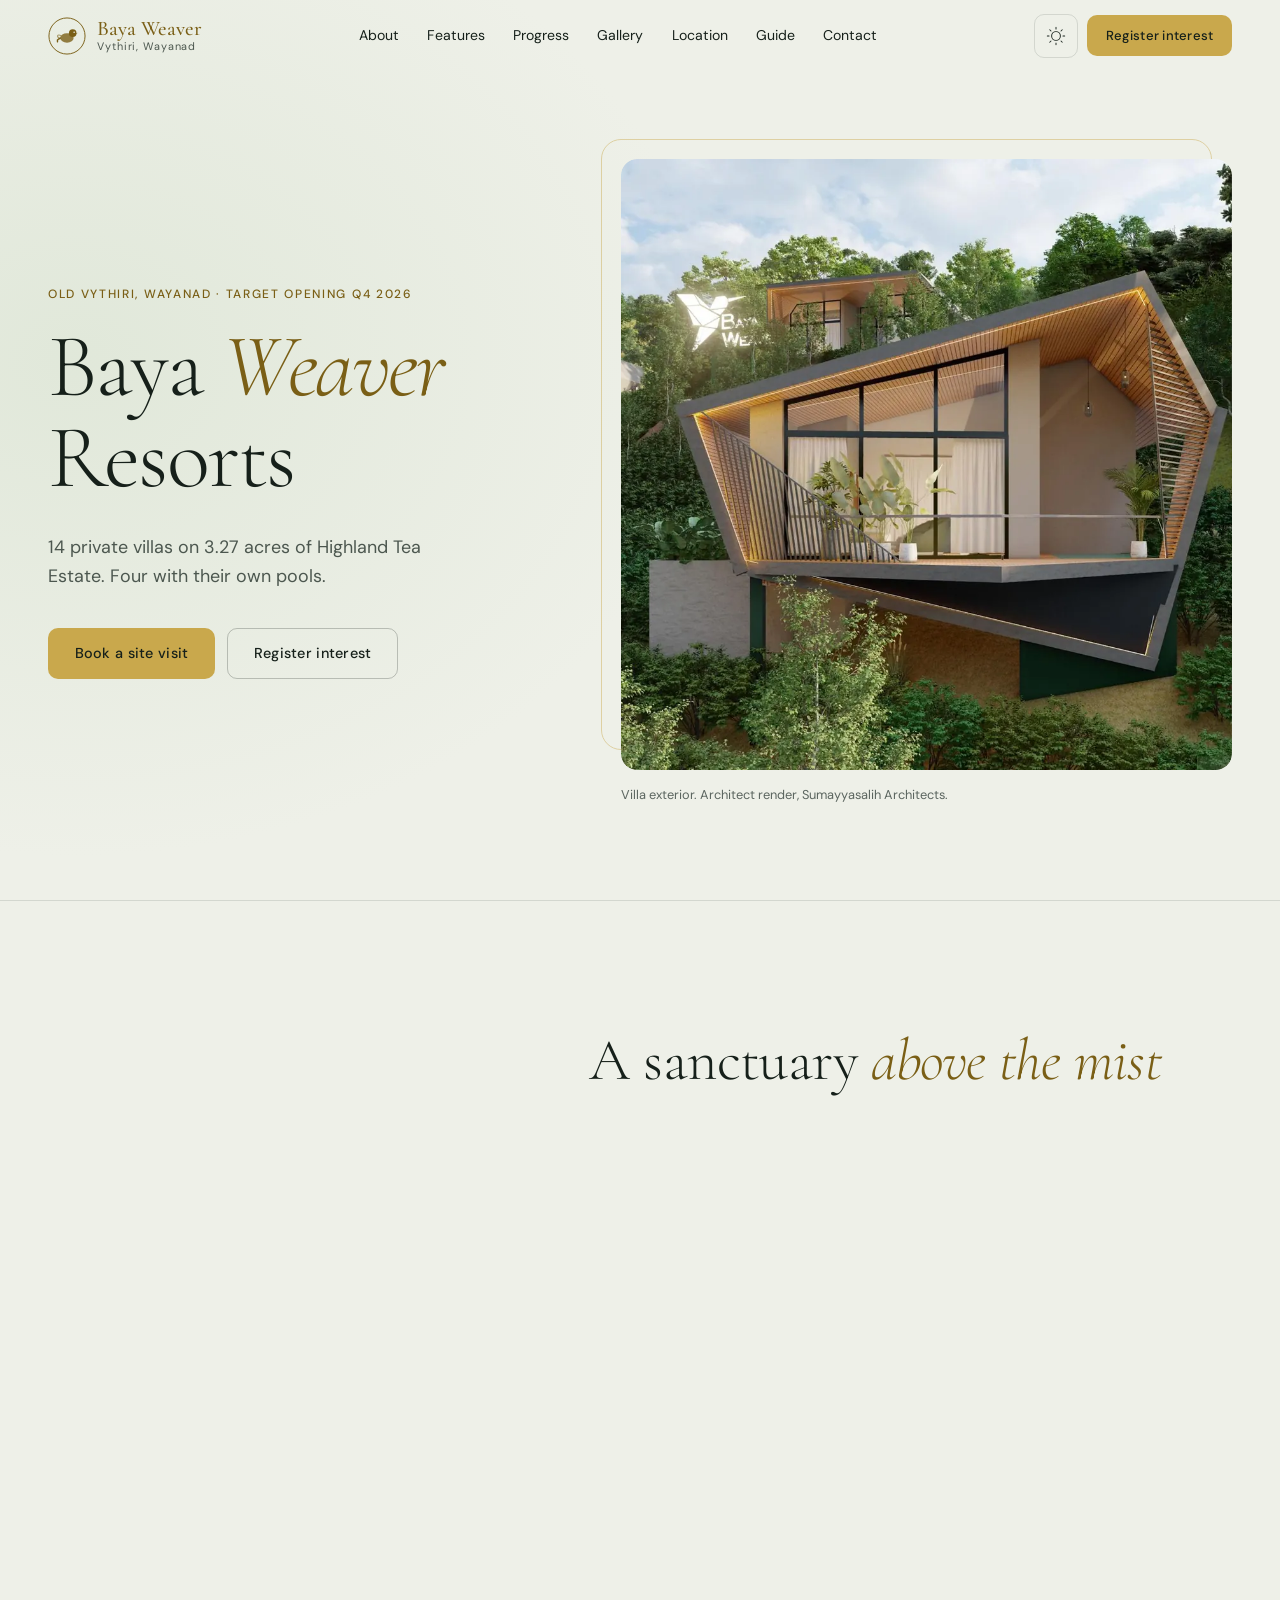
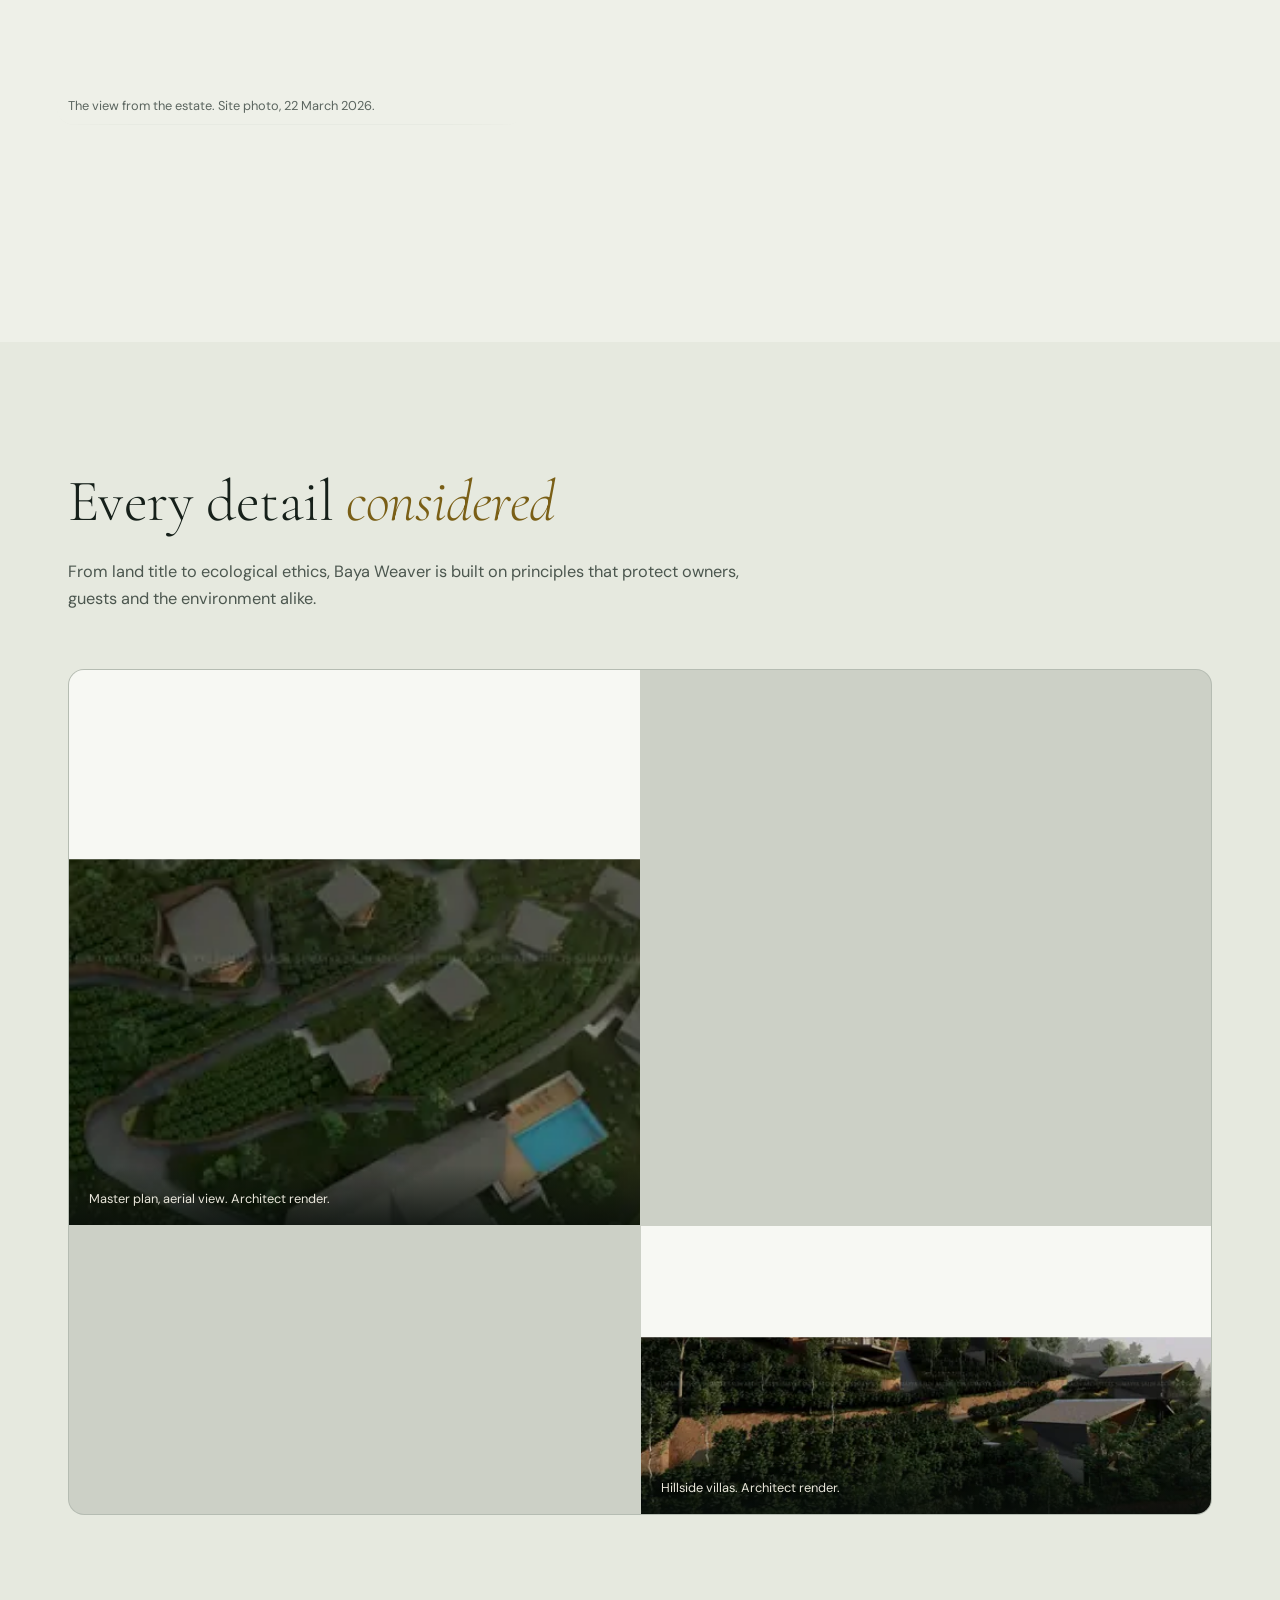
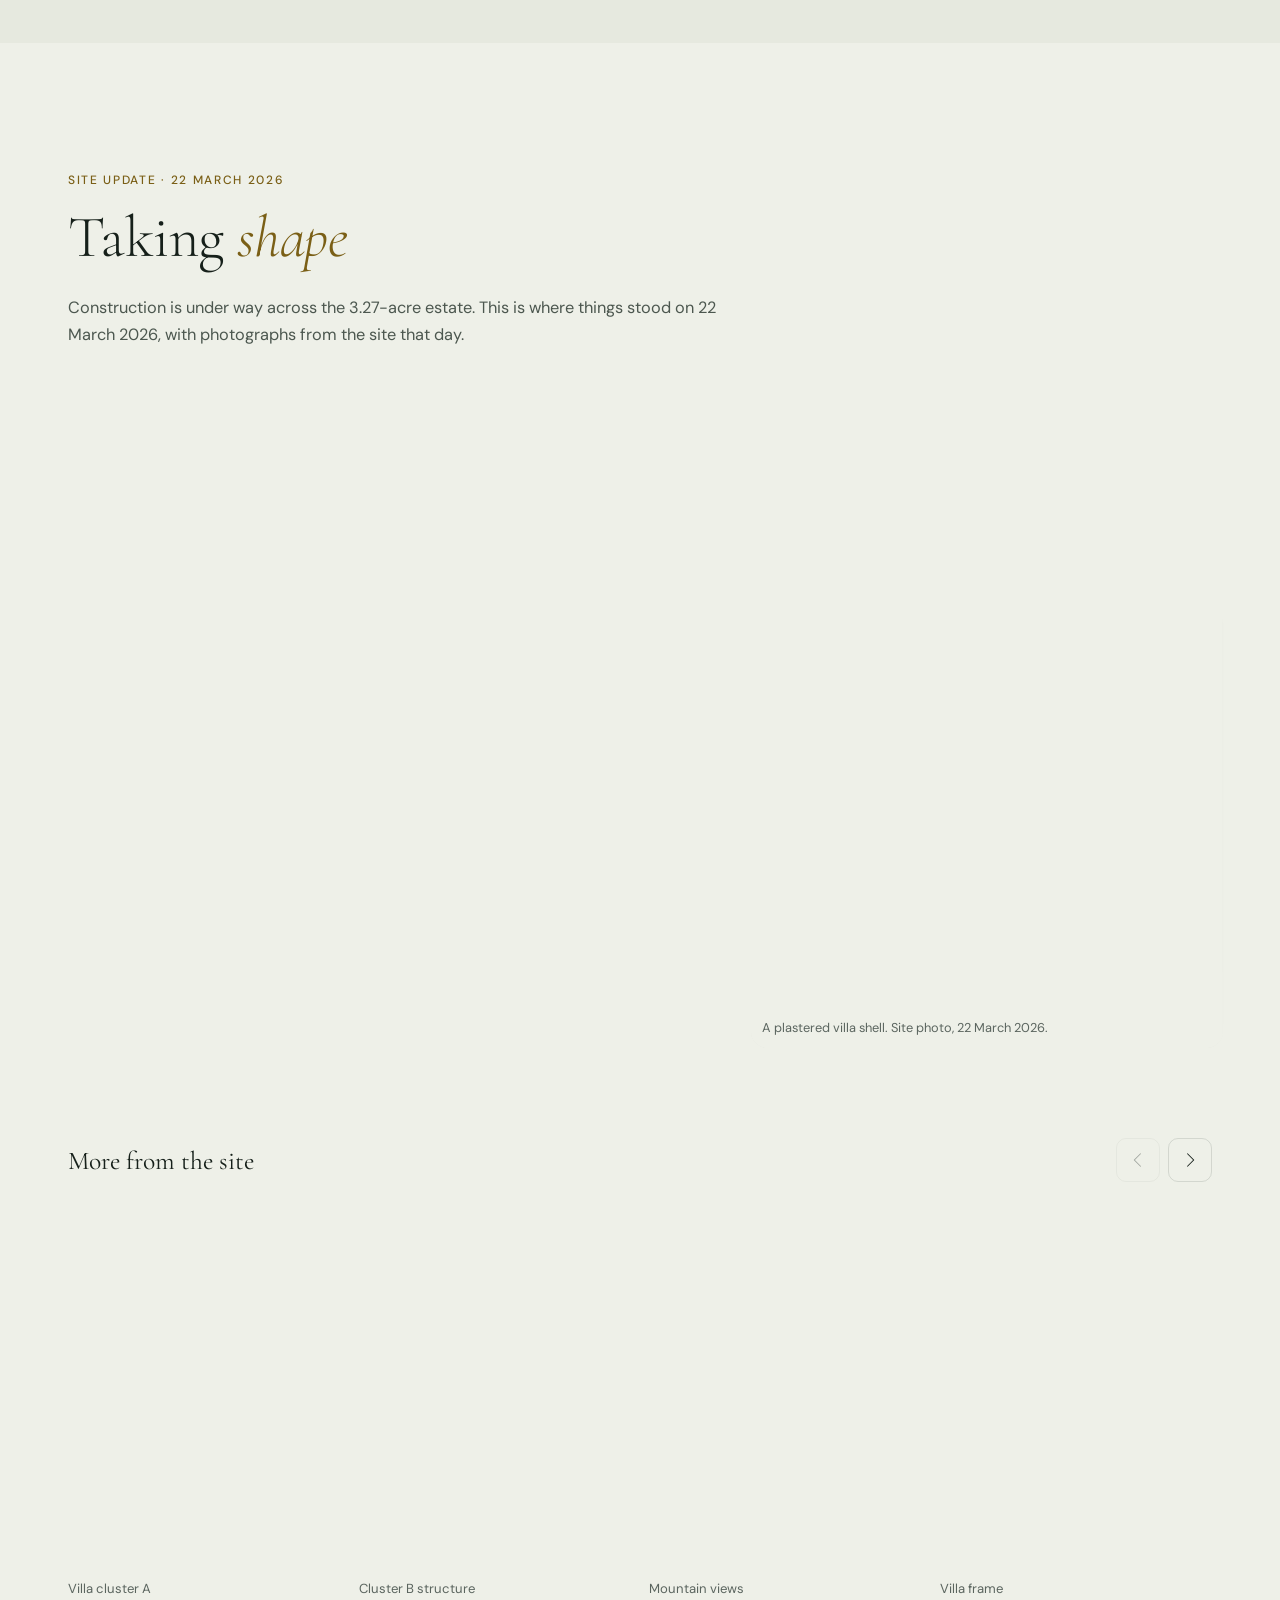
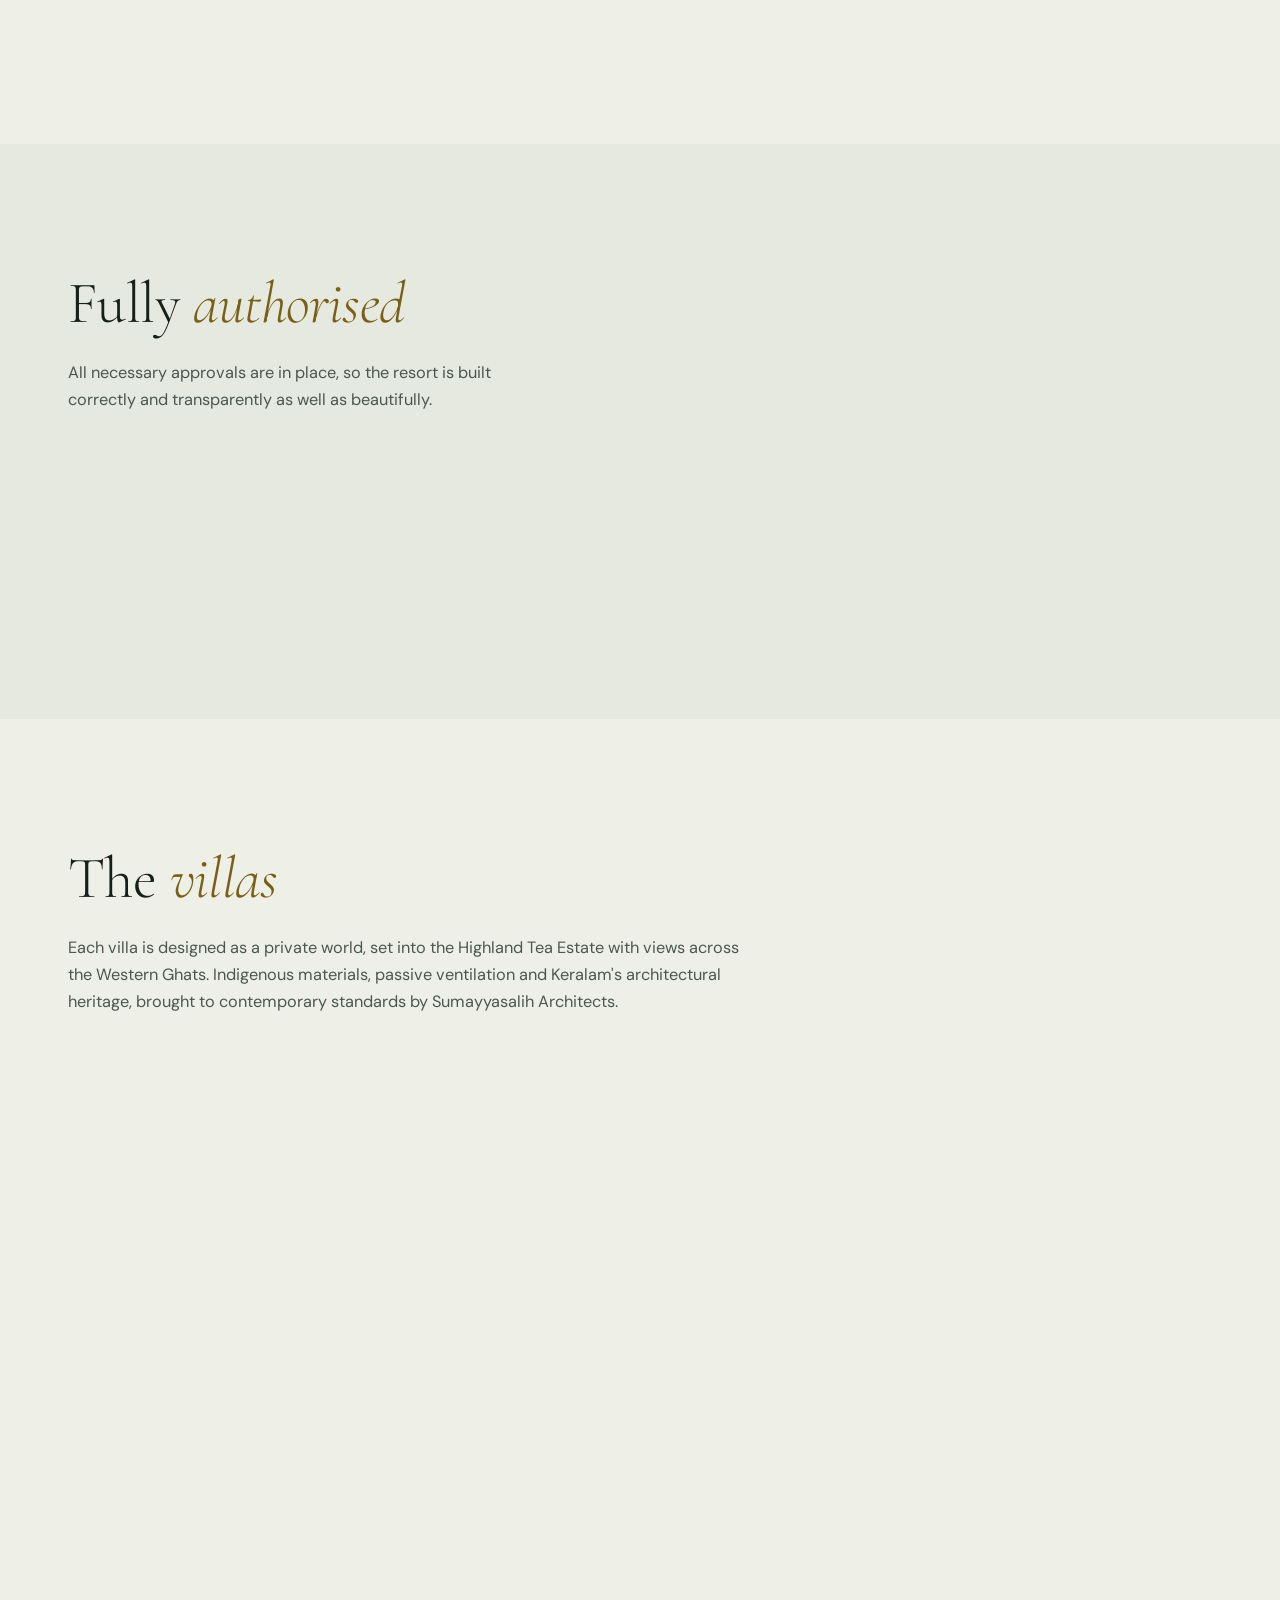
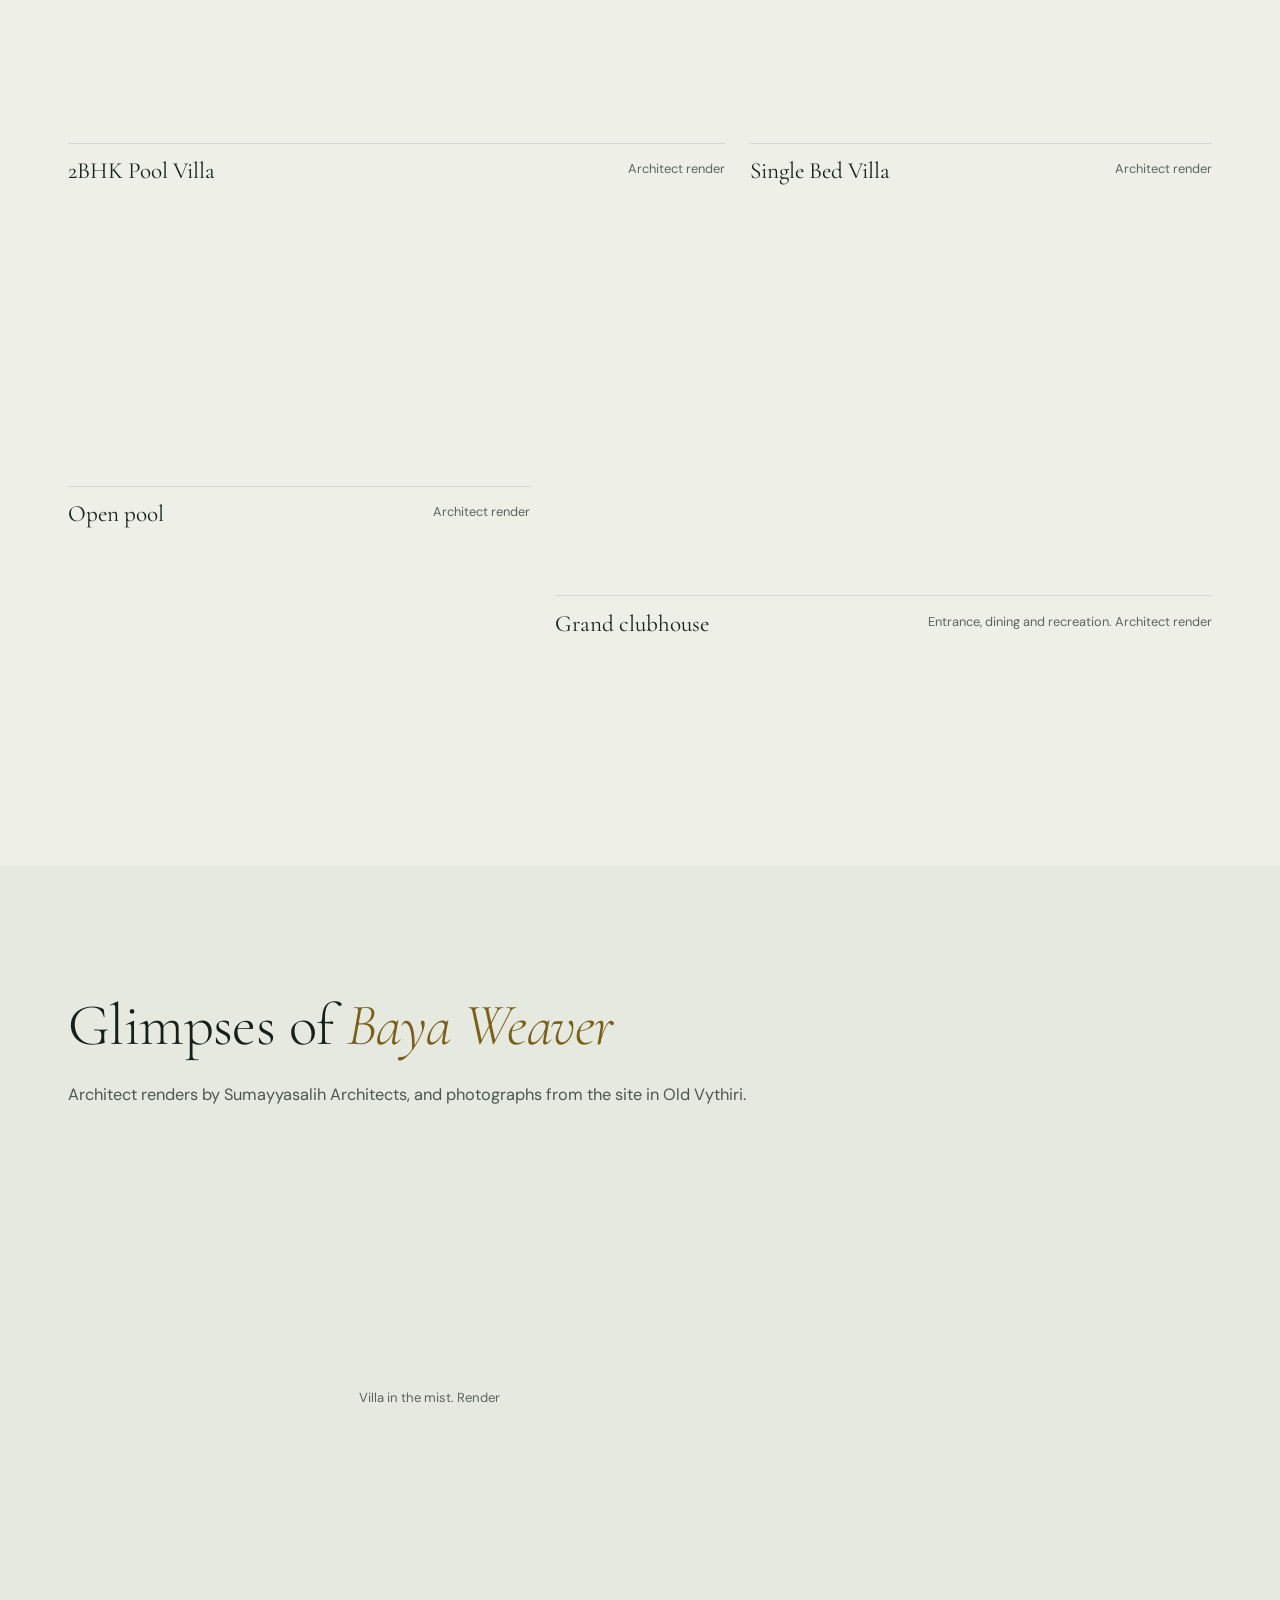
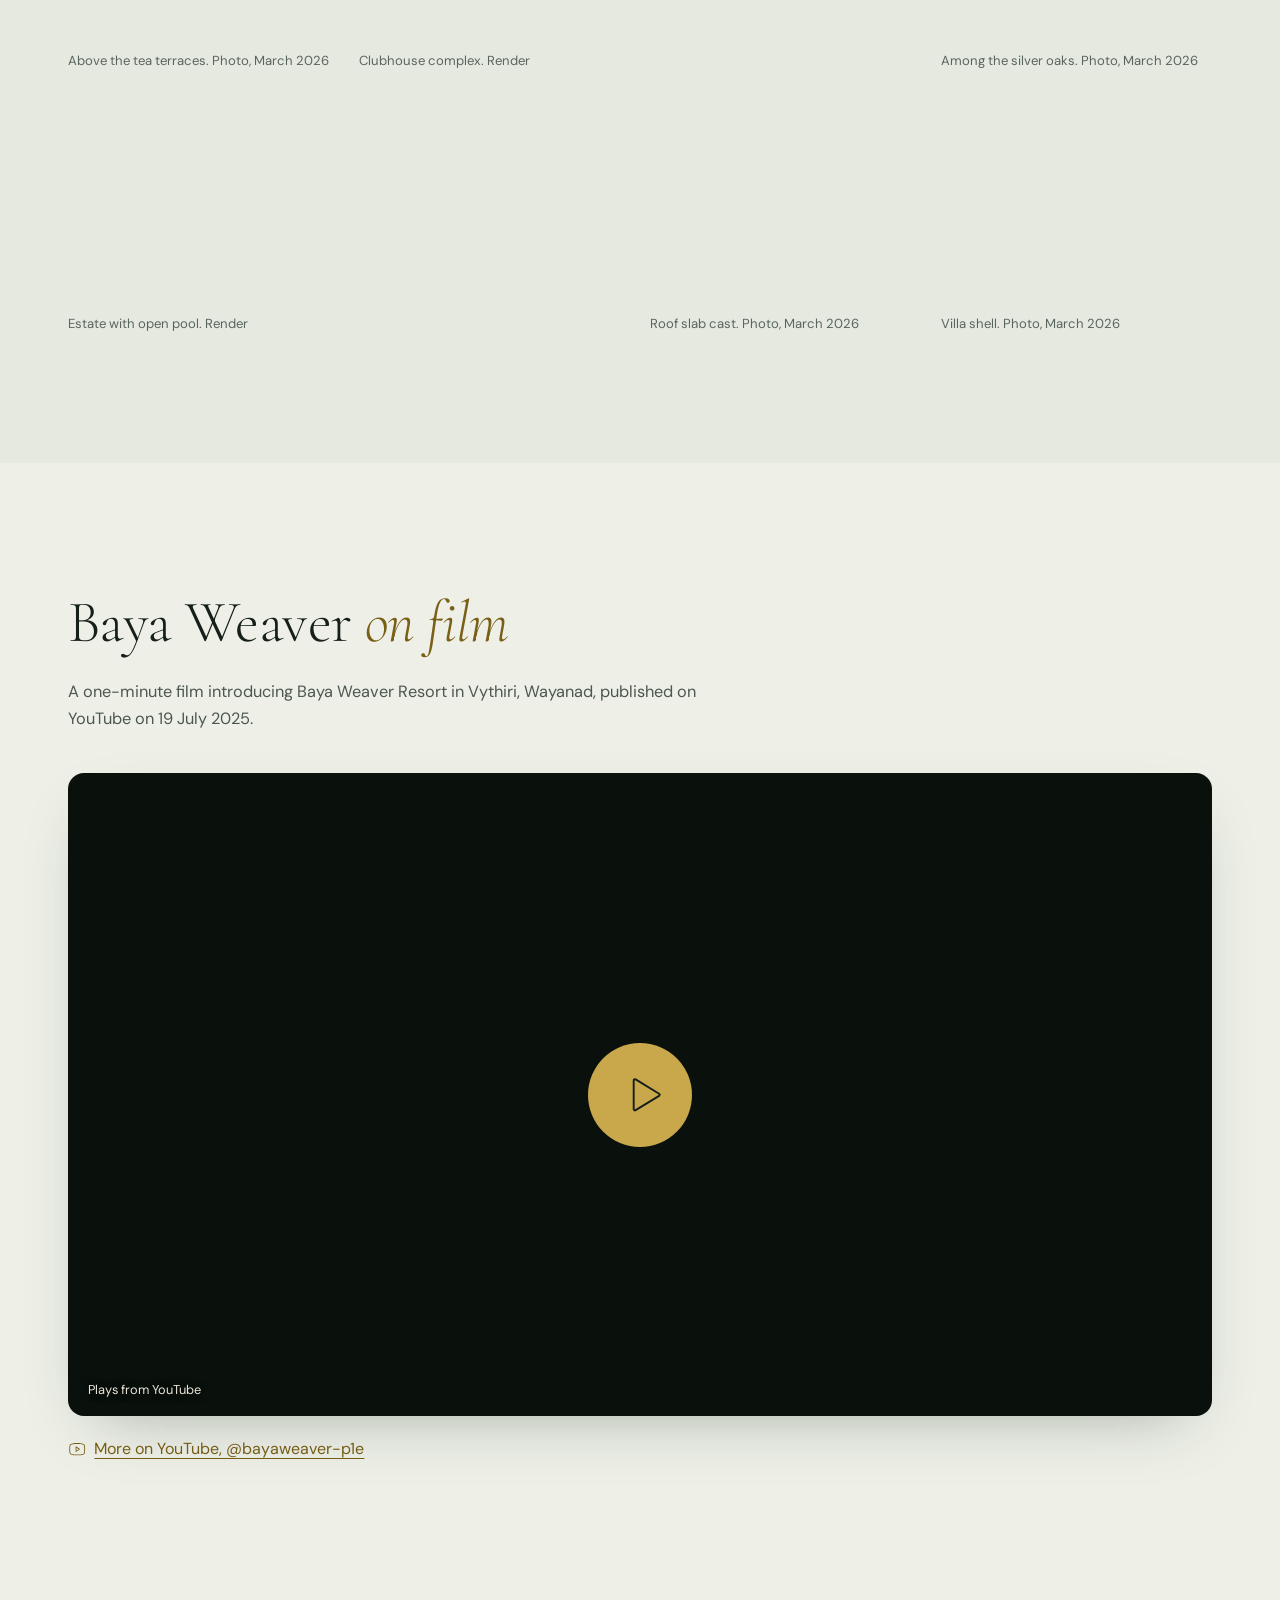
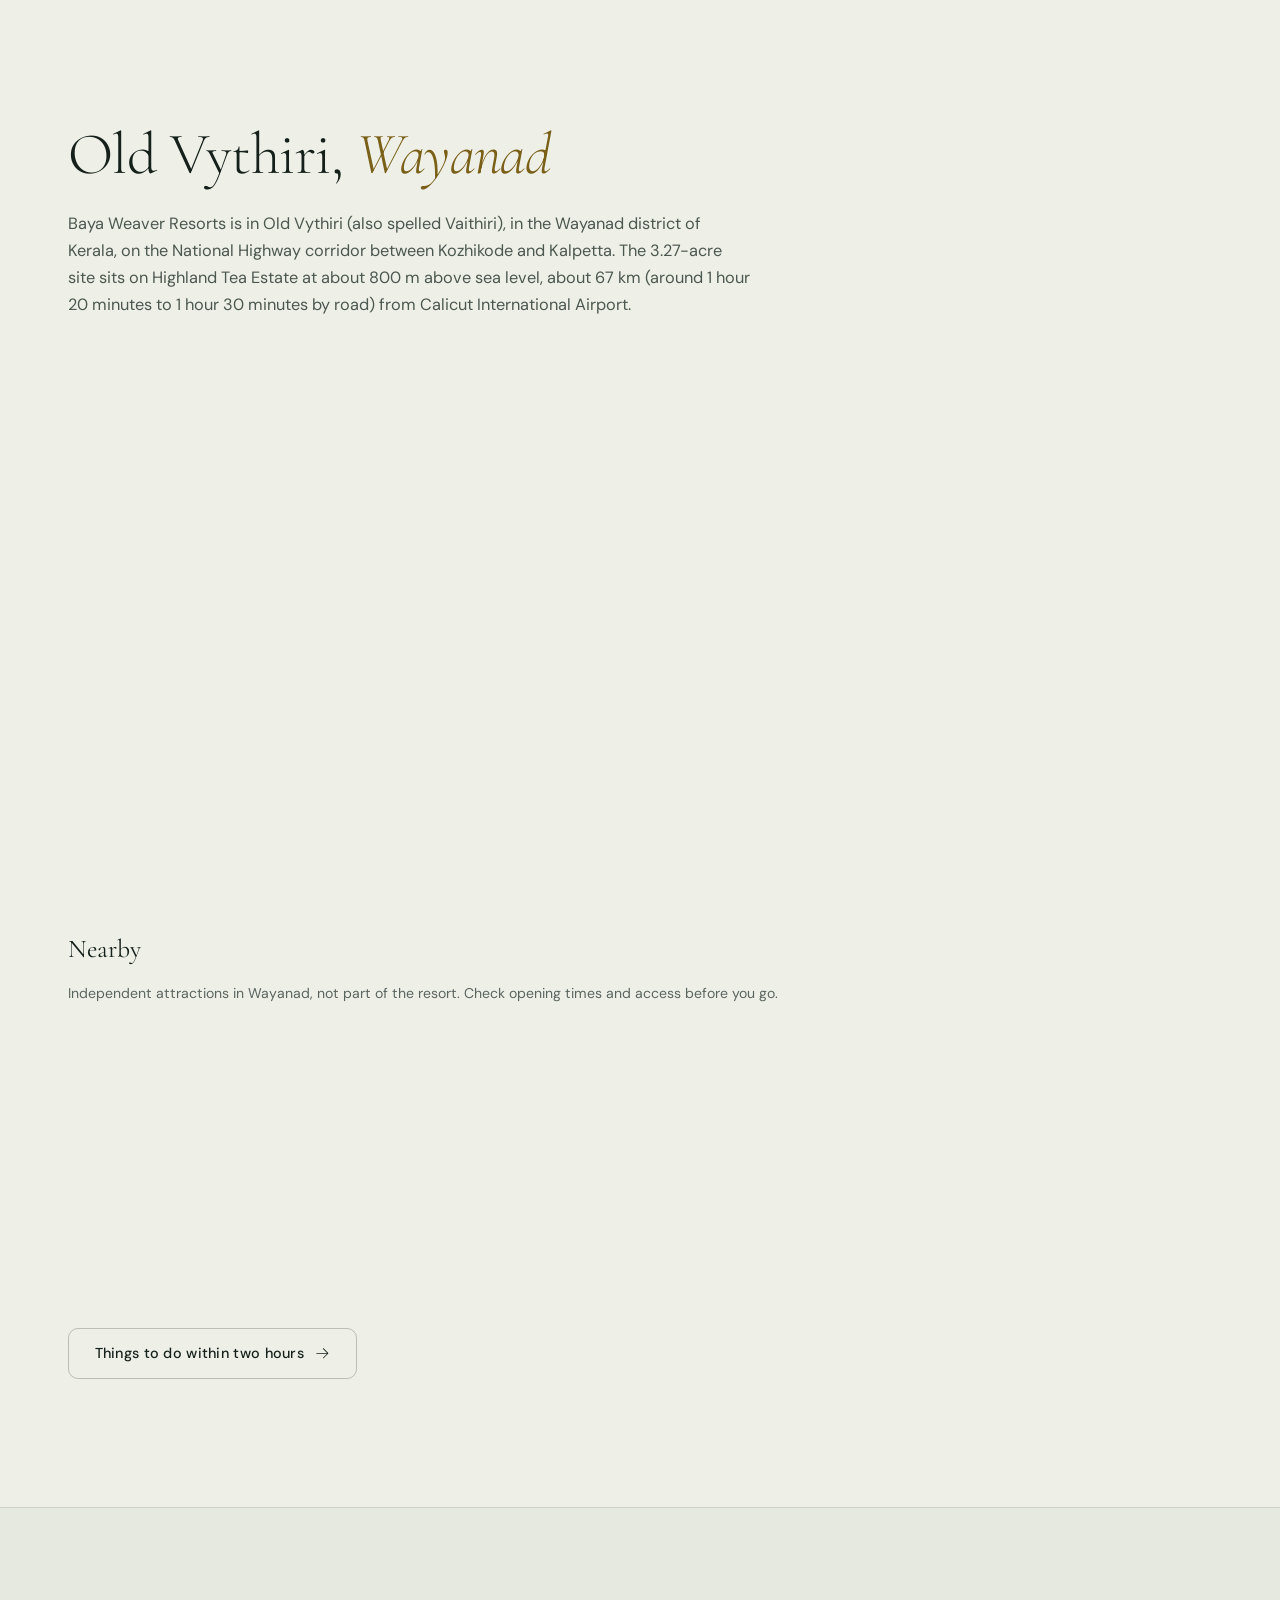
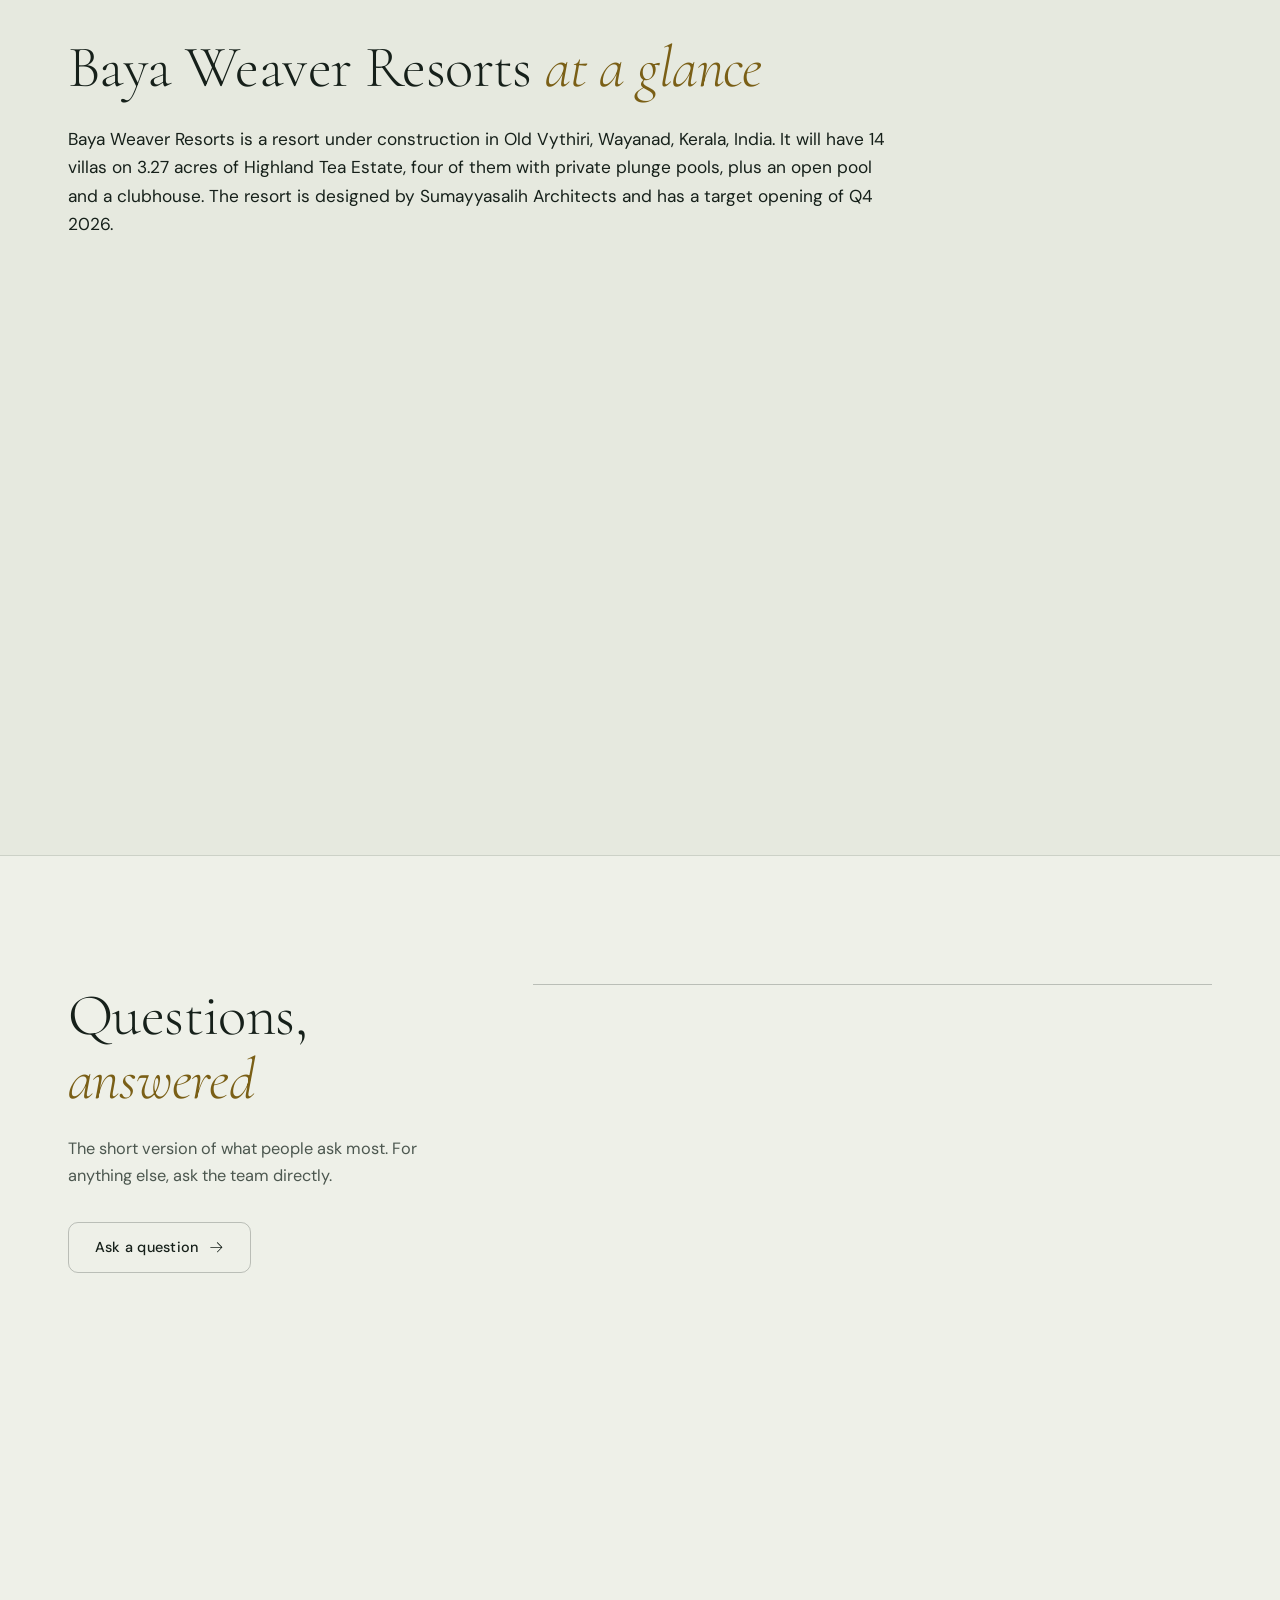
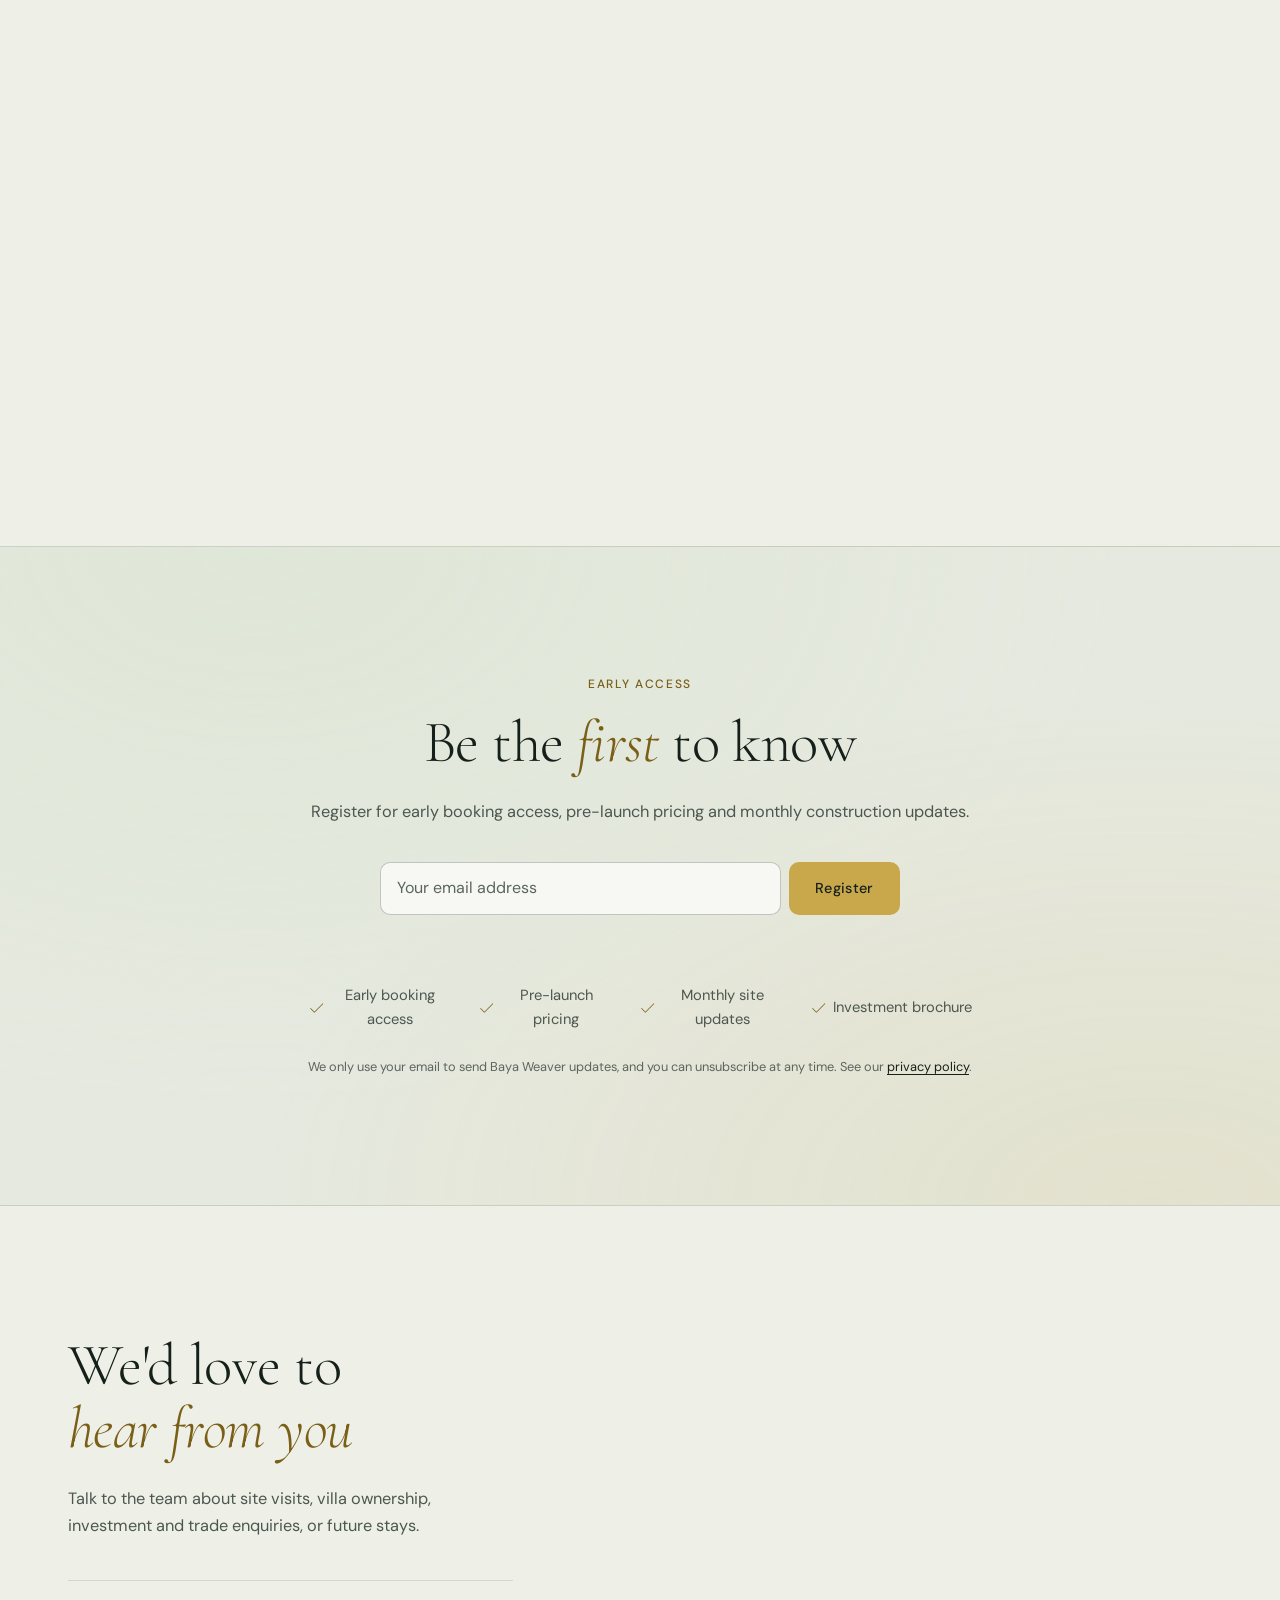
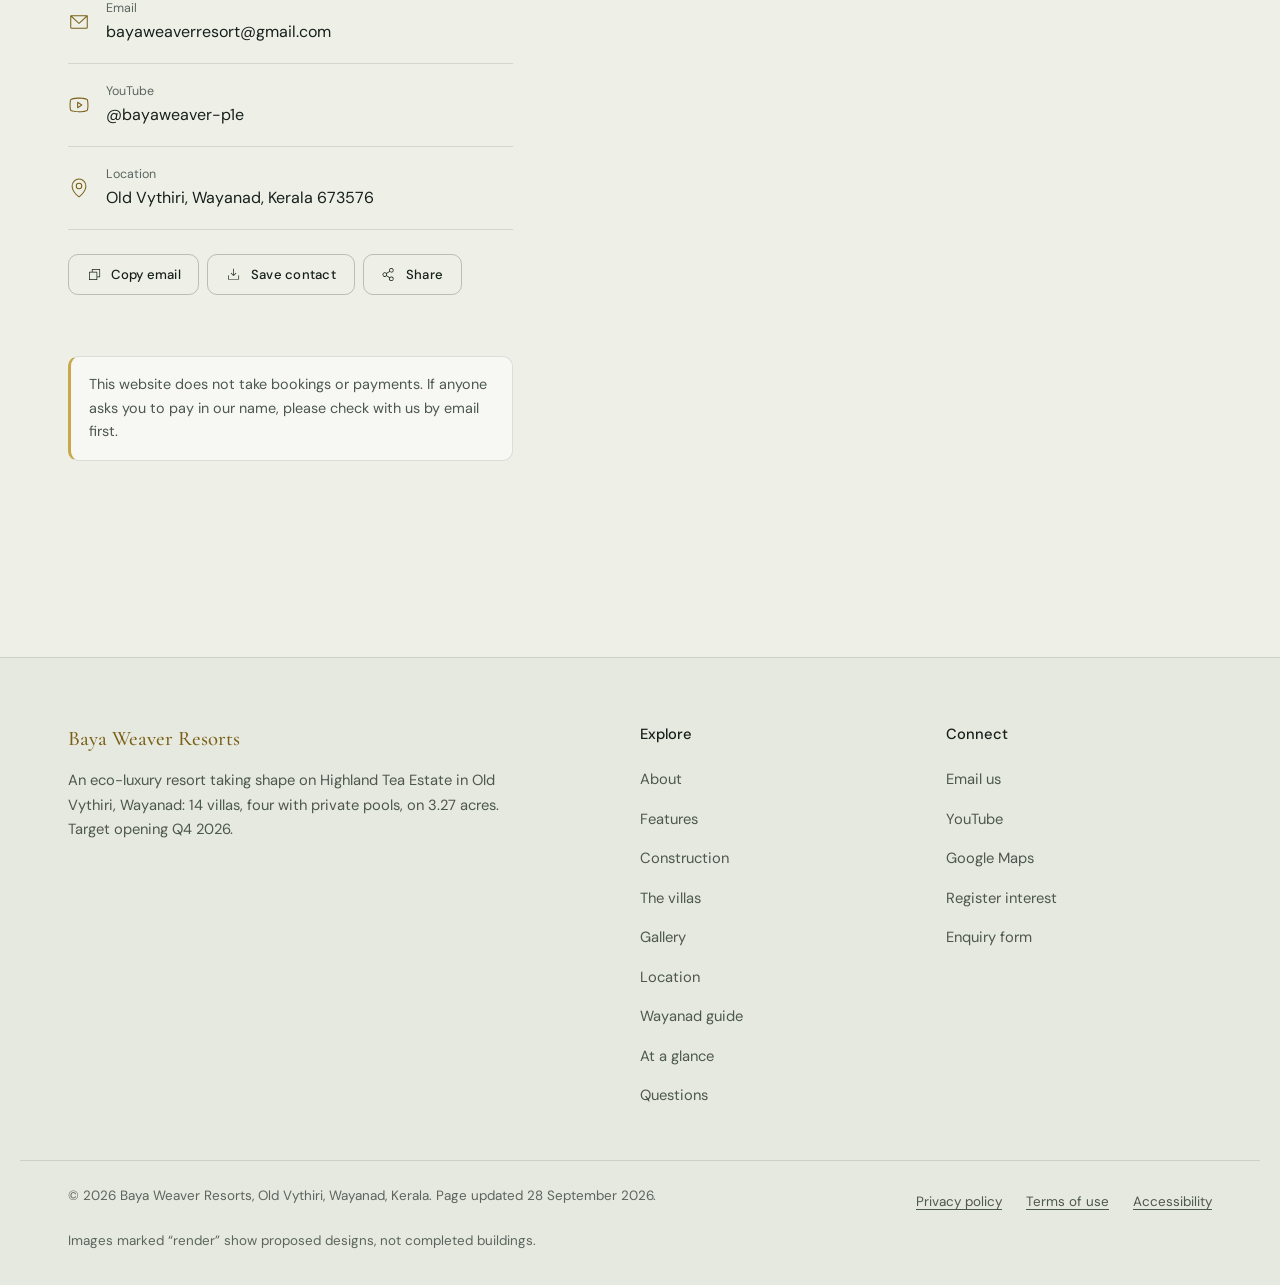
==== commit 1c982905: "Add Wayanad guide, device optimisations and final quality fixes - Wayanad guide: 29 places within tw" ====
--- a/index.html
+++ b/index.html
@@ -396,7 +396,7 @@
           "name": "Where is the resort and how do I get there?",
           "acceptedAnswer": {
             "@type": "Answer",
-            "text": "Old Vythiri, Wayanad District, Kerala 673576, on the National Highway corridor. Calicut International Airport is about 80 km away (around 90 minutes by road). By road it is about 70 km from Kozhikode, 90 km from Mysore and 270 km from Bangalore via NH766."
+            "text": "Old Vythiri, Wayanad District, Kerala 673576, on the National Highway corridor. Calicut International Airport is about 67 km away (around 1 hour 20 minutes to 1 hour 30 minutes by road). By road it is about 60 km from Kozhikode, 150 km from Mysore and 295 km from Bangalore via NH766."
           }
         },
         {
@@ -448,7 +448,7 @@
   <meta http-equiv="Content-Security-Policy"
     content="default-src 'self'; script-src 'self'; style-src 'self'; img-src 'self' data:; font-src 'self'; connect-src 'self' https://formspree.io; frame-src https://www.youtube-nocookie.com https://www.google.com https://maps.google.com; form-action 'self' https://formspree.io; base-uri 'self'; object-src 'none'">
   <meta name="referrer" content="strict-origin-when-cross-origin">
-  <script src="js/theme.js?v=4"></script>
+  <script src="js/theme.js?v=5"></script>
 
   <link rel="icon" href="images/favicon.svg" type="image/svg+xml">
   <link rel="icon" href="images/icon-192.png" type="image/png" sizes="192x192">
@@ -456,7 +456,7 @@
   <link rel="manifest" href="site.webmanifest">
   <link rel="preload" href="fonts/cormorant-garamond-latin-300-normal.woff2" as="font" type="font/woff2" crossorigin>
   <link rel="preload" href="fonts/dm-sans-latin-400-normal.woff2" as="font" type="font/woff2" crossorigin>
-  <link rel="stylesheet" href="css/site.css?v=4">
+  <link rel="stylesheet" href="css/site.css?v=6">
 </head>
 
 <body>
@@ -464,7 +464,7 @@
 
   <!-- NAVBAR -->
   <header class="navbar" id="navbar">
-    <a href="#top" class="brand" aria-label="Baya Weaver Resorts, back to top">
+    <a href="#top" class="brand">
       <svg class="brand-mark" viewBox="0 0 40 40" fill="none" xmlns="http://www.w3.org/2000/svg" aria-hidden="true">
         <circle cx="20" cy="20" r="19" stroke="currentColor" stroke-width="1" />
         <ellipse cx="20" cy="22" rx="7" ry="5" fill="currentColor" opacity="0.8" />
@@ -486,6 +486,7 @@
       <a href="#progress">Progress</a>
       <a href="#gallery">Gallery</a>
       <a href="#location">Location</a>
+      <a href="wayanad-guide.html">Guide</a>
       <a href="#contact">Contact</a>
     </nav>
 
@@ -510,6 +511,7 @@
     <a href="#progress">Progress</a>
     <a href="#gallery">Gallery</a>
     <a href="#location">Location</a>
+    <a href="wayanad-guide.html">Guide</a>
     <a href="#contact">Contact</a>
     <a class="btn btn-primary" href="#newsletter-section">Register interest</a>
   </nav>
@@ -527,10 +529,13 @@
         </div>
       </div>
       <figure class="hero-media">
-        <img src="images/site/render-villa-facade.webp"
+        <picture>
+          <source media="(max-width: 900px)" srcset="images/site/render-villa-facade-m.webp" width="720" height="540">
+          <img src="images/site/render-villa-facade.webp"
           srcset="images/site/render-villa-facade-sm.webp 560w, images/site/render-villa-facade.webp 960w"
           sizes="(max-width: 900px) 92vw, 52vw" width="960" height="960" fetchpriority="high"
           alt="Architect render of a Baya Weaver villa with a floor-to-ceiling glass front and timber screens, set into a green hillside">
+        </picture>
         <figcaption>Villa exterior. Architect render, Sumayyasalih Architects.</figcaption>
       </figure>
     </section>
@@ -539,10 +544,13 @@
     <section class="section vision" id="about" aria-labelledby="about-title">
       <div class="wrap vision-grid">
         <figure class="vision-media reveal">
-          <img src="images/site/site-2026-03-22-valley-view.webp"
+          <picture>
+            <source media="(max-width: 900px)" srcset="images/site/site-2026-03-22-valley-view-m.webp" width="720" height="540">
+            <img src="images/site/site-2026-03-22-valley-view.webp"
             srcset="images/site/site-2026-03-22-valley-view-sm.webp 400w, images/site/site-2026-03-22-valley-view.webp 720w"
             sizes="(max-width: 900px) 92vw, 36vw" width="720" height="960" loading="lazy" decoding="async"
             alt="View from the estate across a green valley to the Wayanad hills under a blue sky">
+          </picture>
           <figcaption>The view from the estate. Site photo, <time datetime="2026-03-22">22 March 2026</time>.</figcaption>
         </figure>
         <div class="vision-copy">
@@ -595,7 +603,7 @@
         <div class="bento">
           <figure class="bento-img bento-img-a reveal">
             <img src="images/site/render-master-plan-aerial.webp"
-              srcset="images/site/render-master-plan-aerial-sm.webp 640w, images/site/render-master-plan-aerial.webp 1280w"
+              srcset="images/site/render-master-plan-aerial-sm.webp 640w, images/site/render-master-plan-aerial-md.webp 800w, images/site/render-master-plan-aerial.webp 1280w"
               sizes="(max-width: 900px) 92vw, 46vw" width="1280" height="555" loading="lazy" decoding="async"
               alt="Aerial master plan render showing villas spread along a winding road through tea terraces, with the clubhouse and open pool below">
             <figcaption>Master plan, aerial view. Architect render.</figcaption>
@@ -641,7 +649,7 @@
 
           <figure class="bento-img bento-img-b reveal">
             <img src="images/site/render-hillside-villas.webp"
-              srcset="images/site/render-hillside-villas-sm.webp 640w, images/site/render-hillside-villas.webp 1280w"
+              srcset="images/site/render-hillside-villas-sm.webp 640w, images/site/render-hillside-villas-md.webp 800w, images/site/render-hillside-villas.webp 1280w"
               sizes="(max-width: 900px) 92vw, 46vw" width="1280" height="544" loading="lazy" decoding="async"
               alt="Render of villas stepping down a tea-covered hillside above the valley">
             <figcaption>Hillside villas. Architect render.</figcaption>
@@ -689,10 +697,13 @@
           </div>
 
           <figure class="progress-lead reveal">
-            <img src="images/site/site-2026-03-22-villa-plastered.webp"
+            <picture>
+              <source media="(max-width: 900px)" srcset="images/site/site-2026-03-22-villa-plastered-m.webp" width="720" height="540">
+              <img src="images/site/site-2026-03-22-villa-plastered.webp"
               srcset="images/site/site-2026-03-22-villa-plastered-sm.webp 400w, images/site/site-2026-03-22-villa-plastered.webp 720w"
               sizes="(max-width: 900px) 92vw, 40vw" width="720" height="960" loading="lazy" decoding="async"
               alt="Plastered villa shell with its roof on, building materials stacked in front, tea bushes and hills behind">
+            </picture>
             <figcaption>A plastered villa shell. Site photo, <time datetime="2026-03-22">22 March 2026</time>.</figcaption>
           </figure>
         </div>
@@ -800,29 +811,35 @@
 
         <div class="villa-grid">
           <figure class="villa villa-a reveal">
-            <img src="images/site/render-2bhk-pool-villa.webp"
+            <picture>
+              <source media="(max-width: 900px)" srcset="images/site/render-2bhk-pool-villa-m.webp" width="720" height="540">
+              <img src="images/site/render-2bhk-pool-villa.webp"
               srcset="images/site/render-2bhk-pool-villa-sm.webp 560w, images/site/render-2bhk-pool-villa.webp 960w"
               sizes="(max-width: 900px) 92vw, 55vw" width="960" height="958" loading="lazy" decoding="async"
               alt="Render of the 2BHK pool villa, a timber-framed glass pavilion on a raised terrace above a garden">
+            </picture>
             <figcaption><strong>2BHK Pool Villa</strong><span>Architect render</span></figcaption>
           </figure>
           <figure class="villa villa-b reveal">
-            <img src="images/site/render-single-bed-villa.webp"
+            <picture>
+              <source media="(max-width: 900px)" srcset="images/site/render-single-bed-villa-m.webp" width="720" height="540">
+              <img src="images/site/render-single-bed-villa.webp"
               srcset="images/site/render-single-bed-villa-sm.webp 560w, images/site/render-single-bed-villa.webp 960w"
               sizes="(max-width: 900px) 92vw, 40vw" width="960" height="925" loading="lazy" decoding="async"
               alt="Render of the single bed villa, an angular cantilevered form with a glass front and balcony">
+            </picture>
             <figcaption><strong>Single Bed Villa</strong><span>Architect render</span></figcaption>
           </figure>
           <figure class="villa villa-c reveal">
             <img src="images/site/render-open-pool-deck.webp"
-              srcset="images/site/render-open-pool-deck-sm.webp 640w, images/site/render-open-pool-deck.webp 1280w"
+              srcset="images/site/render-open-pool-deck-sm.webp 640w, images/site/render-open-pool-deck-md.webp 800w, images/site/render-open-pool-deck.webp 1280w"
               sizes="(max-width: 900px) 92vw, 40vw" width="1280" height="555" loading="lazy" decoding="async"
               alt="Render of the open pool with a timber deck beside a pitched-roof pavilion">
             <figcaption><strong>Open pool</strong><span>Architect render</span></figcaption>
           </figure>
           <figure class="villa villa-d reveal">
             <img src="images/site/render-clubhouse-entrance.webp"
-              srcset="images/site/render-clubhouse-entrance-sm.webp 640w, images/site/render-clubhouse-entrance.webp 1280w"
+              srcset="images/site/render-clubhouse-entrance-sm.webp 640w, images/site/render-clubhouse-entrance-md.webp 800w, images/site/render-clubhouse-entrance.webp 1280w"
               sizes="(max-width: 900px) 92vw, 55vw" width="1280" height="555" loading="lazy" decoding="async"
               alt="Render of the clubhouse entrance with a folded roof, stone wall and landscaped driveway">
             <figcaption><strong>Grand clubhouse</strong><span>Entrance, dining and recreation. Architect render</span></figcaption>
@@ -881,7 +898,7 @@
           <time datetime="2025-07-19">19 July 2025</time>.</p>
         <div class="film-frame" id="youtubePlayer">
           <a class="film-poster" id="youtubeThumb" href="https://www.youtube.com/watch?v=F8X-mcABL8U" target="_blank"
-            rel="noopener" aria-label="Play video: Baya Weaver Resort, Vythiri, Wayanad, Kerala (opens YouTube)">
+            rel="noopener" aria-label="Plays from YouTube: the Baya Weaver Resort film, Vythiri, Wayanad">
             <img src="images/site/render-villa-cluster.webp" width="1280" height="557" loading="lazy" decoding="async" alt="">
             <span class="film-play" aria-hidden="true"><svg class="i"><use href="images/icons.svg#i-play"></use></svg></span>
             <span class="film-note">Plays from YouTube</span>
@@ -901,8 +918,8 @@
       <div class="wrap">
         <h2 class="section-title" id="location-title">Old Vythiri, <em>Wayanad</em></h2>
         <p class="body-copy">Baya Weaver Resorts is in Old Vythiri (also spelled Vaithiri), in the Wayanad district of
-          Kerala, on the National Highway corridor between Kozhikode and Kalpetta. The 3.27-acre site sits on Highland Tea Estate at about 800 m above sea level, around 80 km
-          (about 90 minutes by road) from Calicut International Airport.</p>
+          Kerala, on the National Highway corridor between Kozhikode and Kalpetta. The 3.27-acre site sits on Highland Tea Estate at about 800 m above sea level, about 67 km
+          (around 1 hour 20 minutes to 1 hour 30 minutes by road) from Calicut International Airport.</p>
 
         <div class="location-grid">
           <div class="reveal">
@@ -914,12 +931,12 @@
               </div>
               <div>
                 <dt><svg class="i" aria-hidden="true"><use href="images/icons.svg#i-car"></use></svg>By road</dt>
-                <dd>About 70 km from Calicut (Kozhikode), 90 km from Mysore and 270 km from Bangalore via NH766.</dd>
+                <dd>About 60 km from Kozhikode (Calicut), 150 km from Mysore and 295 km from Bangalore via NH766.</dd>
               </div>
               <div>
                 <dt><svg class="i" aria-hidden="true"><use href="images/icons.svg#i-airplane-tilt"></use></svg>Nearest
                   airport</dt>
-                <dd>Calicut International Airport (CCJ), about 80 km or 90 minutes by road.</dd>
+                <dd>Calicut International Airport (CCJ), about 67 km or 1 hour 20 minutes to 1 hour 30 minutes by road.</dd>
               </div>
               <div>
                 <dt><svg class="i" aria-hidden="true"><use href="images/icons.svg#i-mountains"></use></svg>Elevation and
@@ -964,6 +981,7 @@
           <li class="reveal"><a href="https://www.google.com/maps/search/?api=1&amp;query=Ennooru+Tribal+Heritage+Village%2C+Wayanad" target="_blank" rel="noopener"><strong>Ennooru Tribal Heritage Village</strong><span>A place to learn about Adivasi culture and
               traditions.</span></a></li>
         </ul>
+        <a class="btn btn-ghost guide-link" href="wayanad-guide.html">Things to do within two hours <svg class="i" aria-hidden="true"><use href="images/icons.svg#i-arrow-right"></use></svg></a>
       </div>
     </section>
 
@@ -980,7 +998,7 @@
               <div><dt>Location</dt><dd>Old Vythiri, Wayanad District, Kerala 673576, India</dd></div>
               <div><dt>Coordinates</dt><dd>11.5350° N, 76.0387° E</dd></div>
               <div><dt>Setting</dt><dd>3.27 acres of Highland Tea Estate, about 800 m above sea level</dd></div>
-              <div><dt>Nearest airport</dt><dd>Calicut International (CCJ), about 80 km</dd></div>
+              <div><dt>Nearest airport</dt><dd>Calicut International (CCJ), about 67 km</dd></div>
             </dl>
           </div>
           <div class="glance-group reveal">
@@ -1050,7 +1068,7 @@
           </details>
           <details class="faq-item reveal">
             <summary><span>Where is the resort and how do I get there?</span><svg class="i" aria-hidden="true"><use href="images/icons.svg#i-plus"></use></svg></summary>
-            <p>Old Vythiri, Wayanad District, Kerala 673576, on the National Highway corridor. Calicut International Airport is about 80 km away (around 90 minutes by road). By road it is about 70 km from Kozhikode, 90 km from Mysore and 270 km from Bangalore via NH766.</p>
+            <p>Old Vythiri, Wayanad District, Kerala 673576, on the National Highway corridor. Calicut International Airport is about 67 km away (around 1 hour 20 minutes to 1 hour 30 minutes by road). By road it is about 60 km from Kozhikode, 150 km from Mysore and 295 km from Bangalore via NH766.</p>
           </details>
           <details class="faq-item reveal">
             <summary><span>Is Vythiri the same as Vaithiri?</span><svg class="i" aria-hidden="true"><use href="images/icons.svg#i-plus"></use></svg></summary>
@@ -1219,6 +1237,7 @@
           <li><a href="#villas">The villas</a></li>
           <li><a href="#gallery">Gallery</a></li>
           <li><a href="#location">Location</a></li>
+          <li><a href="wayanad-guide.html">Wayanad guide</a></li>
           <li><a href="#facts">At a glance</a></li>
           <li><a href="#faq">Questions</a></li>
         </ul>
@@ -1255,8 +1274,7 @@
 
   <!-- Gallery lightbox -->
   <dialog class="lightbox" id="lightbox" aria-label="Image viewer">
-    <figure>
-      <img id="lightboxImg" src="" alt="">
+    <figure id="lightboxFigure">
       <figcaption><span id="lightboxCap"></span> <span class="lb-count" id="lightboxCount"></span></figcaption>
     </figure>
     <button class="icon-btn lb-close" type="button" data-lb="close" aria-label="Close">
@@ -1270,7 +1288,7 @@
     </button>
   </dialog>
 
-  <script src="js/main.js?v=4" defer></script>
+  <script src="js/main.js?v=5" defer></script>
 </body>
 
 </html>
--- a/css/site.css
+++ b/css/site.css
@@ -164,6 +164,10 @@
   height: auto;
 }
 
+picture {
+  display: block;
+}
+
 a {
   color: inherit;
 }
@@ -533,8 +537,8 @@
 .hero::before {
   content: '';
   position: absolute;
-  inset: 0 auto 0 0;
-  width: 60%;
+  inset: 0 auto 0 calc((100% - 100vw) / 2);
+  width: calc(60% + (100vw - 100%) / 2);
   z-index: -1;
   background: radial-gradient(ellipse at 10% 40%, var(--tint) 0%, transparent 65%);
   opacity: 0.9;
@@ -2382,6 +2386,183 @@
     border: 1px solid var(--line);
     border-radius: var(--radius);
     padding: 0.5rem 1rem;
+  }
+}
+
+/* ---------- Wayanad guide ---------- */
+.guide-head-grid {
+  display: grid;
+  grid-template-columns: minmax(0, 7fr) minmax(0, 4fr);
+  gap: clamp(2rem, 5vw, 4rem);
+  align-items: end;
+}
+
+.guide-lede {
+  font-size: clamp(1.05rem, 1.6vw, 1.2rem);
+  color: var(--muted);
+  max-width: 52ch;
+  margin-bottom: 1rem;
+}
+
+.guide-hero img {
+  width: 100%;
+  aspect-ratio: 4 / 3;
+  object-fit: cover;
+  border-radius: var(--radius-lg);
+  box-shadow: var(--shadow);
+}
+
+.guide-body {
+  max-width: none;
+}
+
+.guide-body > p,
+.guide-body > ul,
+.guide-body > .callout {
+  max-width: 70ch;
+}
+
+.places {
+  display: grid;
+  grid-template-columns: repeat(2, minmax(0, 1fr));
+  gap: 1rem;
+  margin: 1.25rem 0 0.5rem;
+}
+
+.place {
+  display: flex;
+  flex-direction: column;
+  gap: 0.6rem;
+  padding: 1.25rem 1.35rem;
+  border: 1px solid var(--line);
+  border-radius: var(--radius-lg);
+  background: var(--surface);
+}
+
+.prose .place h3 {
+  margin: 0;
+  font-family: var(--font-display);
+  font-weight: 500;
+  font-size: 1.35rem;
+  line-height: 1.25;
+  color: var(--text);
+}
+
+.place-meta {
+  display: flex;
+  flex-wrap: wrap;
+  gap: 0.4rem;
+}
+
+.chip {
+  display: inline-flex;
+  align-items: center;
+  gap: 0.35rem;
+  padding: 0.2rem 0.6rem;
+  border: 1px solid var(--line-strong);
+  border-radius: 999px;
+  font-size: 0.8rem;
+  color: var(--text);
+}
+
+.chip .i {
+  width: 15px;
+  height: 15px;
+  color: var(--accent-ink);
+}
+
+.prose .place p {
+  margin: 0;
+}
+
+.prose .place .place-note {
+  padding: 0.6rem 0.8rem;
+  border-left: 3px solid var(--accent);
+  border-radius: var(--radius);
+  background: var(--bg);
+  font-size: 0.9rem;
+}
+
+.prose .place-map {
+  margin-top: auto;
+  display: inline-flex;
+  align-items: center;
+  gap: 0.4rem;
+  min-height: 32px;
+  font-size: 0.9rem;
+  color: var(--accent-ink);
+}
+
+.food-list {
+  display: grid;
+  grid-template-columns: repeat(2, minmax(0, 1fr));
+  gap: 0 2rem;
+  margin-top: 1.25rem;
+}
+
+.food-list > div {
+  padding-block: 0.9rem;
+  border-top: 1px solid var(--line);
+}
+
+.food-list dt {
+  font-weight: 500;
+  color: var(--text);
+  margin-bottom: 0.2rem;
+}
+
+.food-list dd {
+  color: var(--muted);
+}
+
+.plans {
+  display: grid;
+  grid-template-columns: repeat(auto-fit, minmax(min(100%, 260px), 1fr));
+  gap: 1rem;
+  margin-top: 1.25rem;
+}
+
+.plan {
+  padding: 1.25rem 1.35rem;
+  border: 1px solid var(--line);
+  border-radius: var(--radius-lg);
+  background: linear-gradient(160deg, var(--tint), var(--surface) 70%);
+}
+
+.prose .plan h3 {
+  margin-top: 0;
+  font-family: var(--font-display);
+  font-weight: 500;
+  font-size: 1.3rem;
+}
+
+.plan ol {
+  margin: 0.5rem 0 0.75rem;
+  padding-left: 1.2rem;
+}
+
+.plan ol li {
+  color: var(--text);
+}
+
+.plan > p {
+  font-size: 0.9rem;
+}
+
+.guide-link {
+  margin-top: 1.75rem;
+}
+
+@media (max-width: 900px) {
+  .guide-head-grid {
+    grid-template-columns: 1fr;
+  }
+}
+
+@media (max-width: 700px) {
+  .places,
+  .food-list {
+    grid-template-columns: 1fr;
   }
 }
 
@@ -2508,6 +2689,94 @@
   }
 }
 
+/* ---------- Short landscape screens (phones on their side) ---------- */
+@media (max-height: 500px) and (orientation: landscape) {
+  :root {
+    --nav-h: 60px;
+  }
+
+  .hero {
+    grid-template-columns: minmax(0, 6fr) minmax(0, 5fr);
+    min-height: auto;
+    padding-top: calc(var(--nav-h) + 1.25rem);
+    padding-bottom: 1.5rem;
+    gap: 2rem;
+  }
+
+  .hero-title {
+    font-size: clamp(2.4rem, 7vh + 1rem, 3.4rem);
+    margin-bottom: 0.9rem;
+  }
+
+  .hero-sub {
+    margin-bottom: 1.25rem;
+  }
+
+  .hero-media {
+    justify-self: end;
+    max-width: calc(100dvh - var(--nav-h) - 2rem);
+  }
+
+  .hero-media img {
+    aspect-ratio: 1;
+  }
+
+  .hero-media figcaption {
+    display: none;
+  }
+
+  .hero-actions .btn {
+    flex: 0 0 auto;
+  }
+
+  .action-bar {
+    padding-block: 0.4rem calc(0.4rem + env(safe-area-inset-bottom));
+  }
+
+  .action-bar .btn {
+    min-height: 40px;
+  }
+
+  .mobile-menu {
+    justify-content: flex-start;
+    overflow-y: auto;
+  }
+
+  .mobile-menu a:not(.btn) {
+    font-size: 1.6rem;
+  }
+}
+
+/* ---------- Large monitors: scale up so pages don't look tiny ---------- */
+@media (min-width: 1800px) {
+  html {
+    font-size: 18px;
+  }
+
+  :root {
+    --wrap: 1440px;
+  }
+
+  .hero {
+    max-width: 1720px;
+  }
+}
+
+@media (min-width: 2400px) {
+  html {
+    font-size: 20px;
+  }
+
+  :root {
+    --wrap: 1600px;
+    --nav-h: 80px;
+  }
+
+  .hero {
+    max-width: 1960px;
+  }
+}
+
 /* ---------- Reduced motion: everything settles instantly ---------- */
 @media (prefers-reduced-motion: reduce) {
 
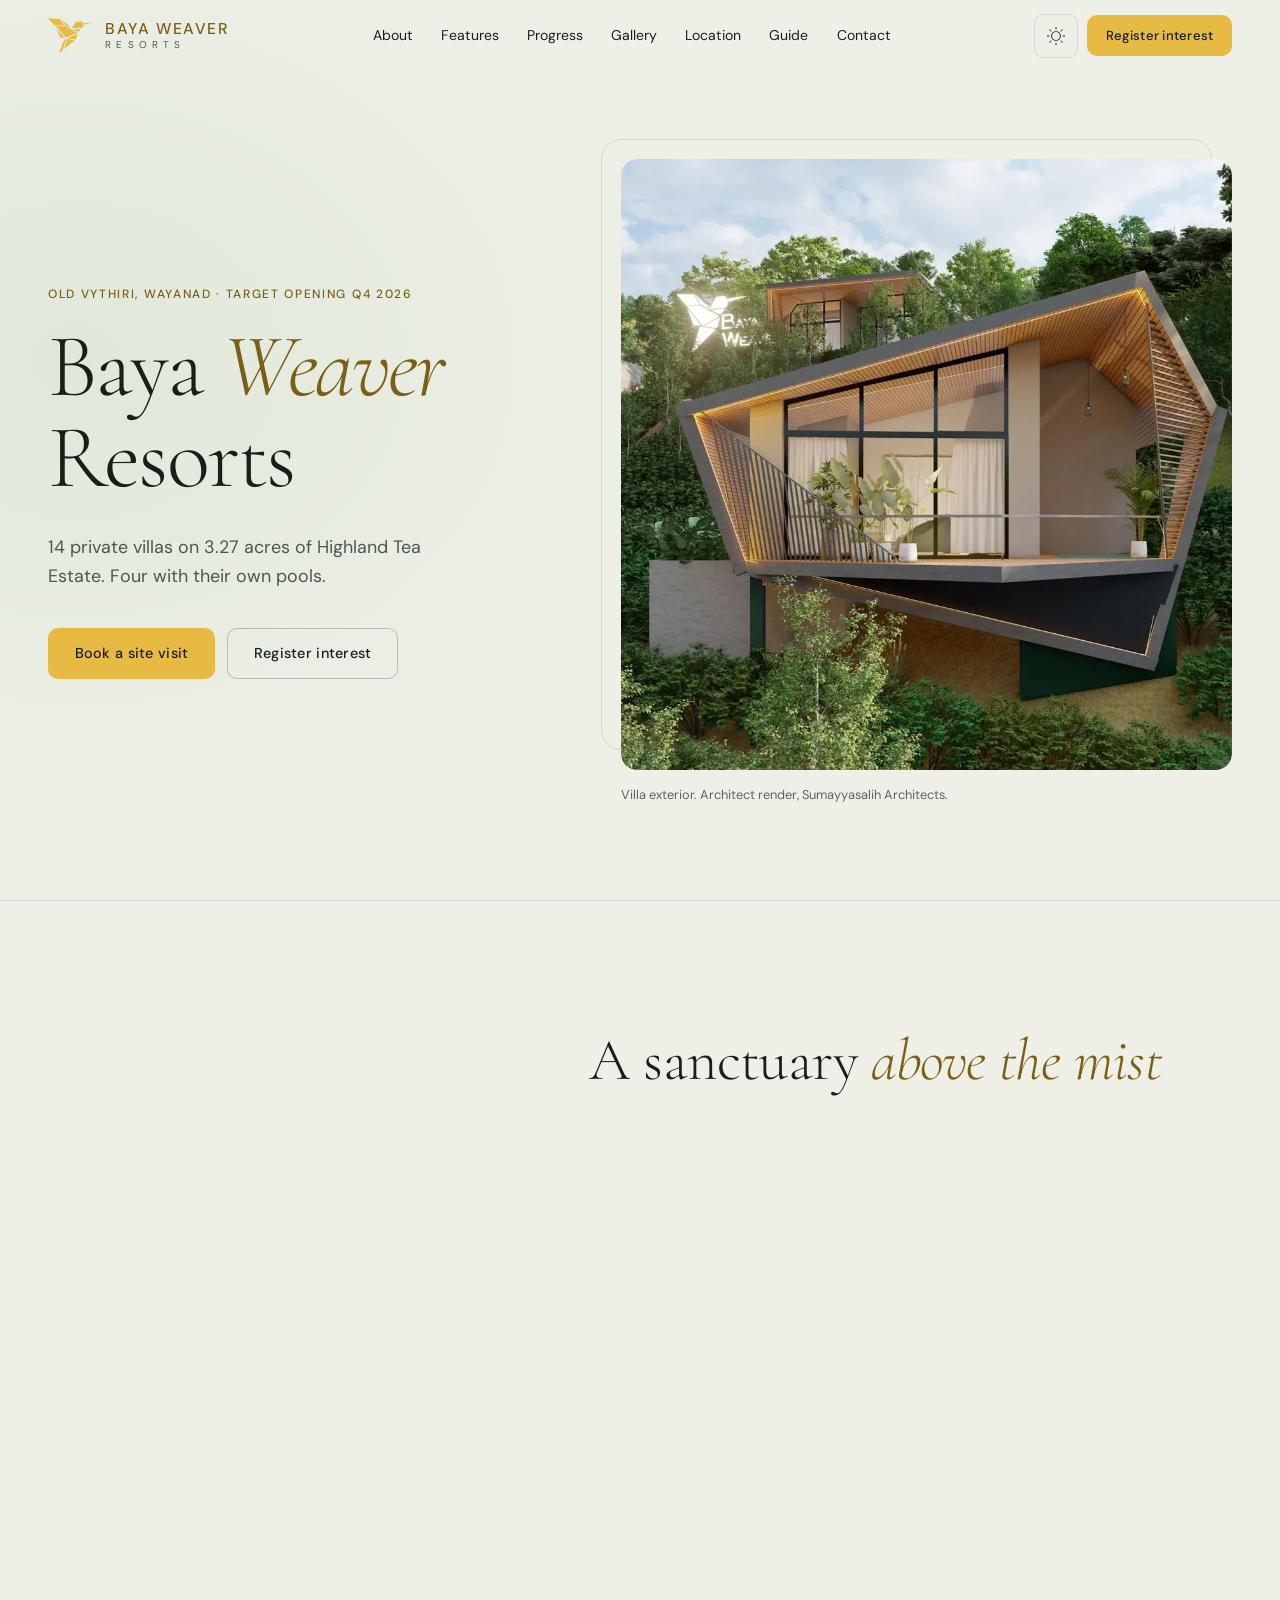
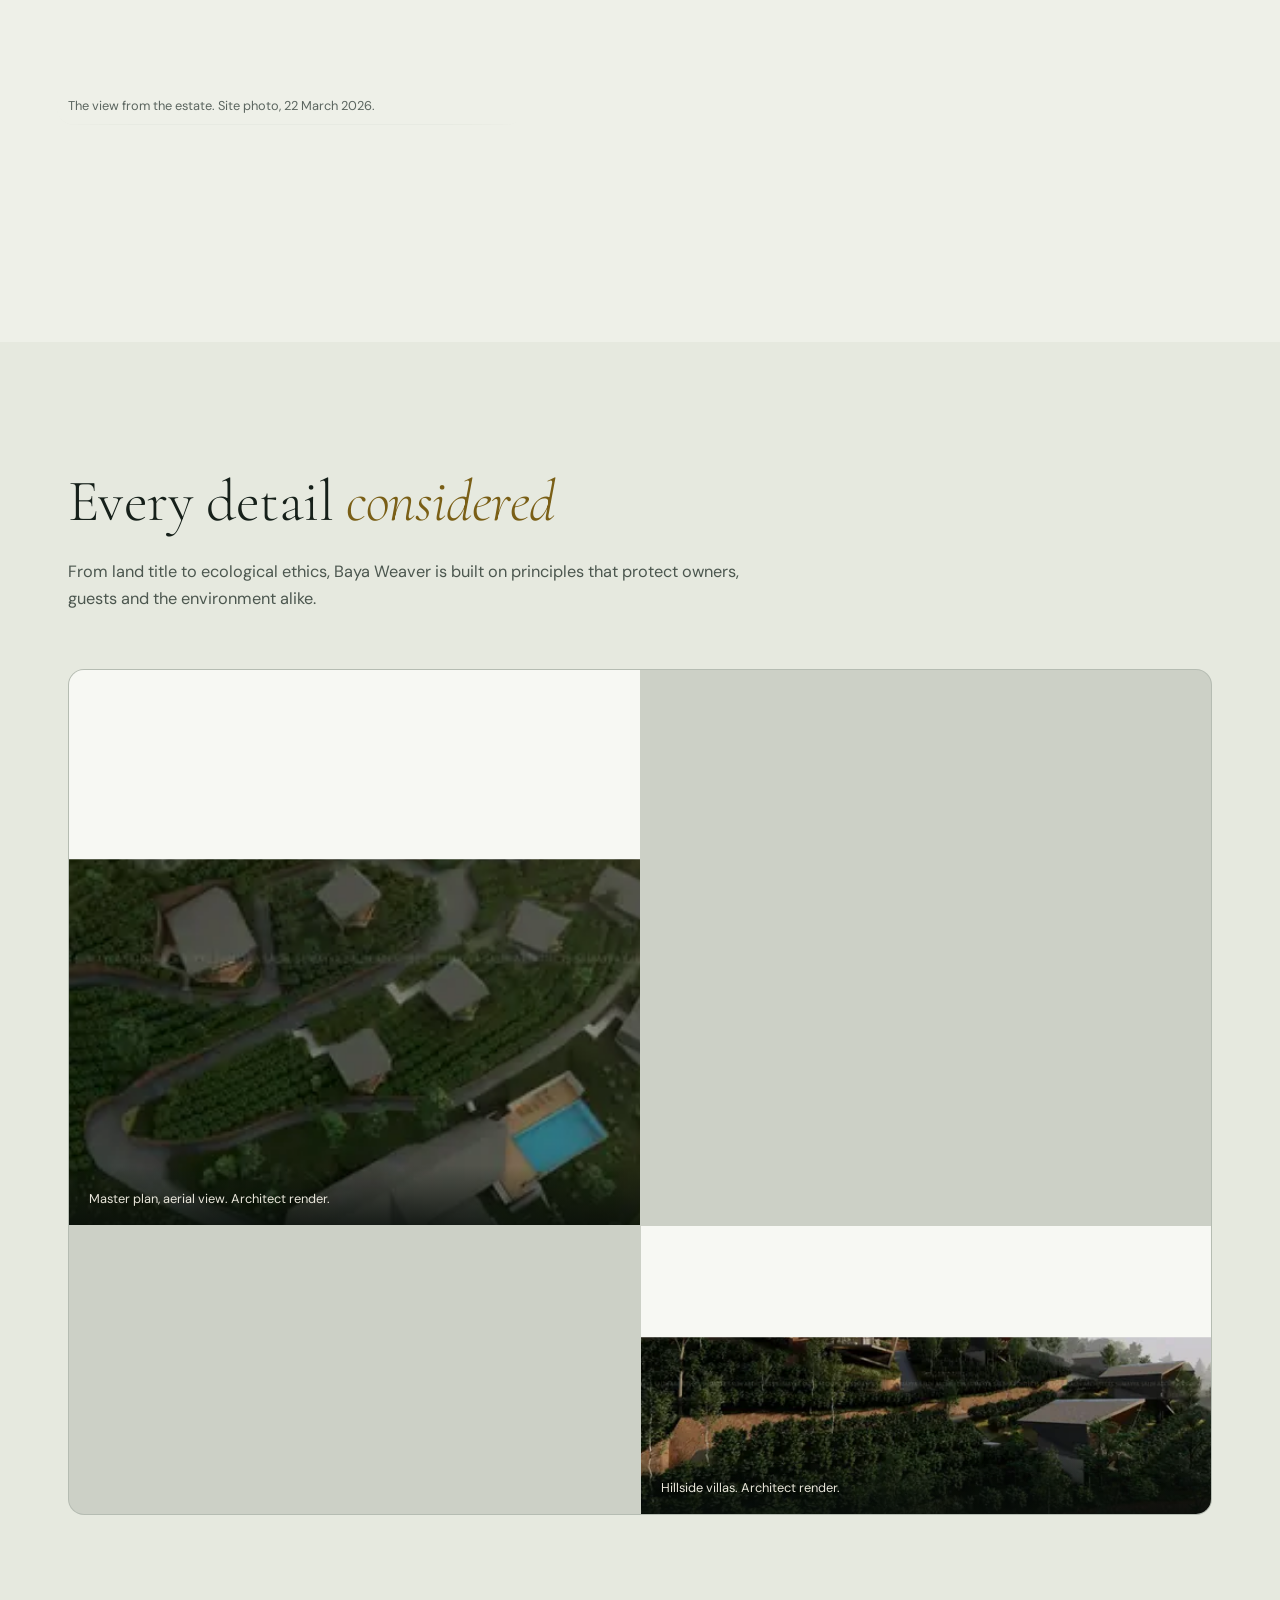
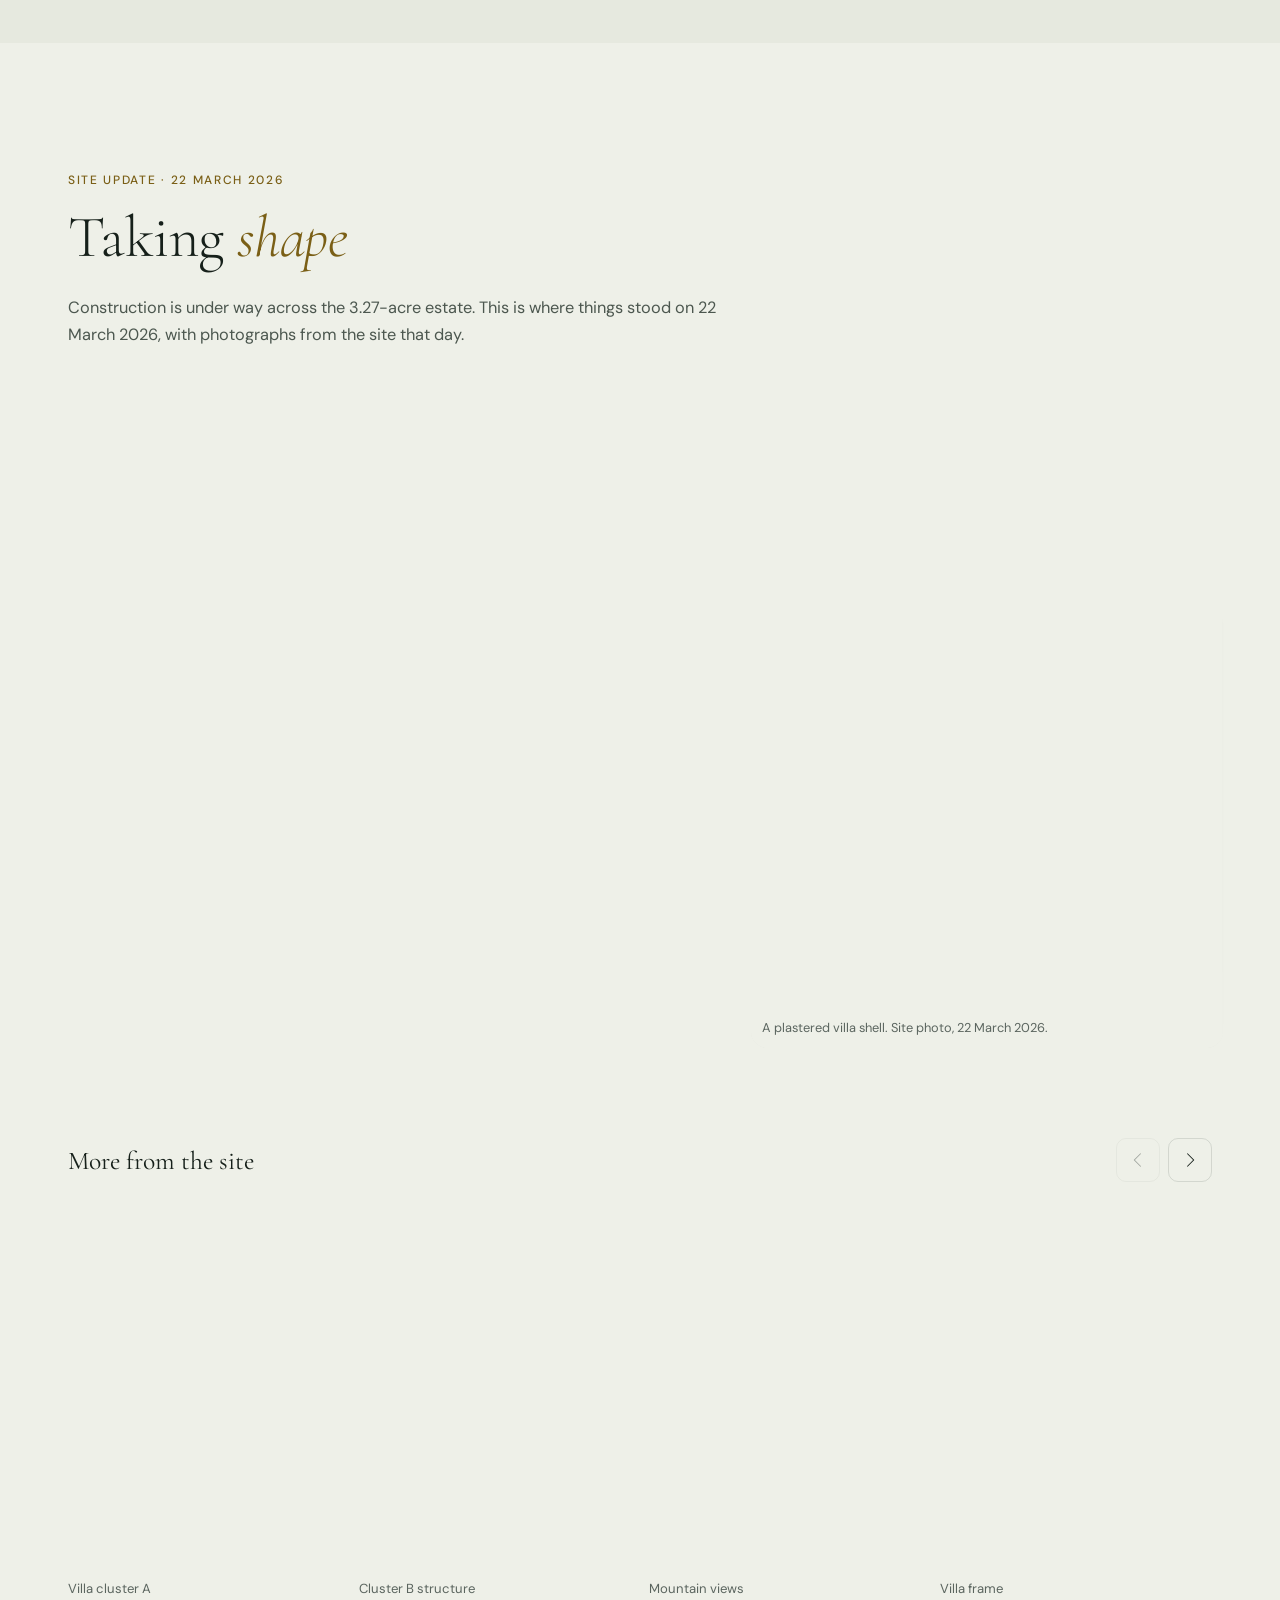
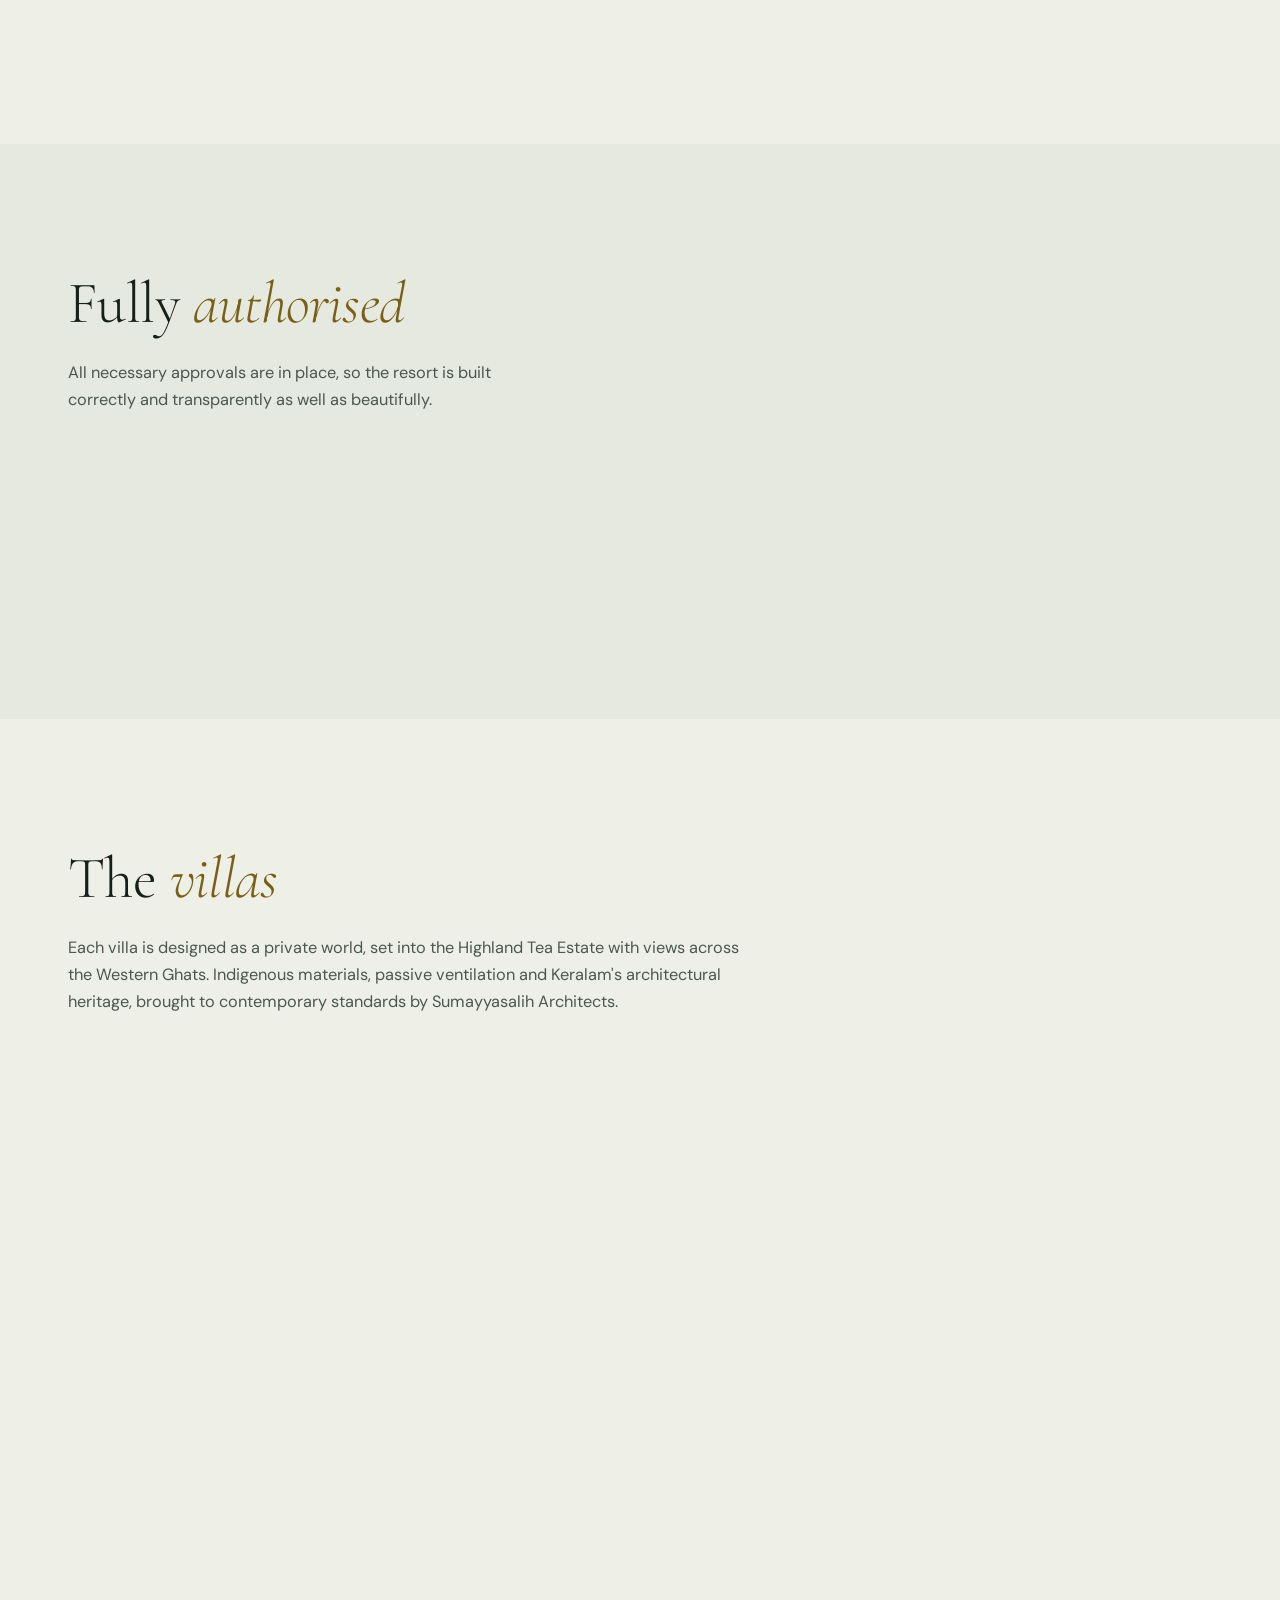
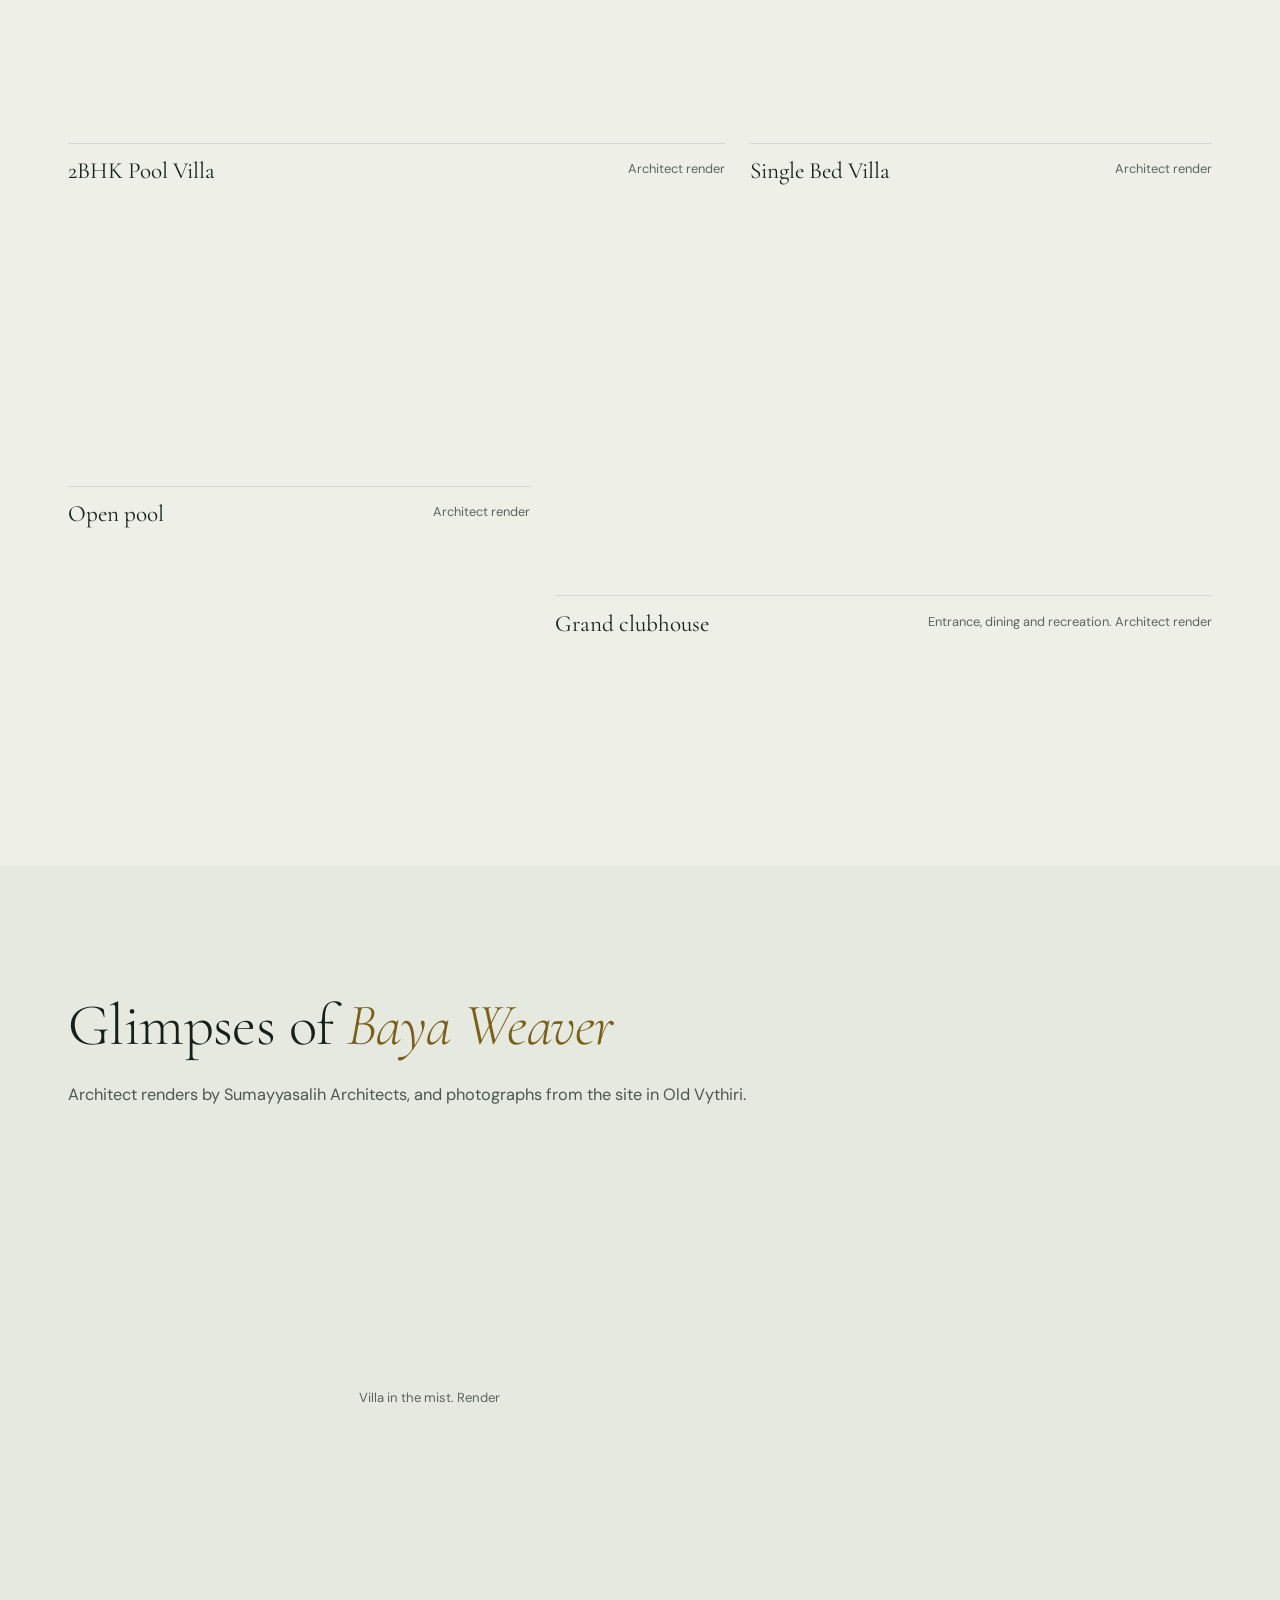
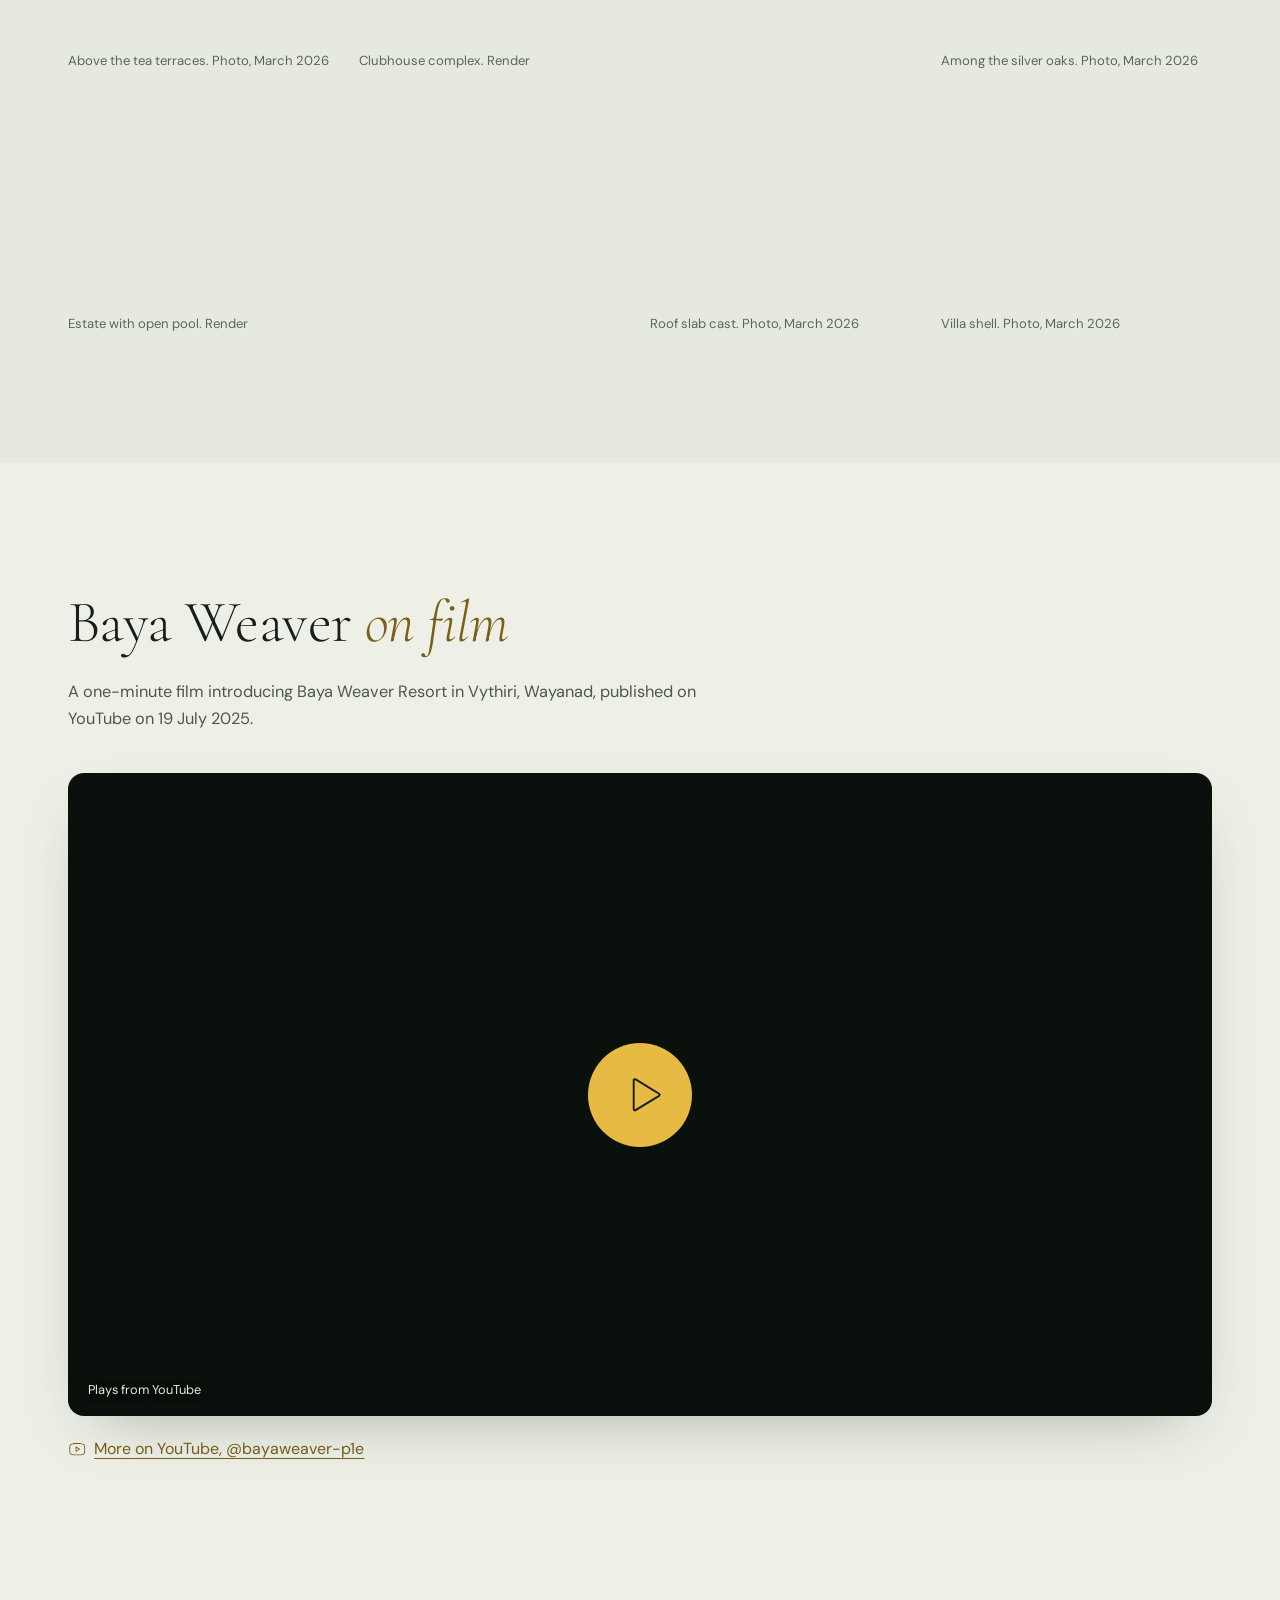
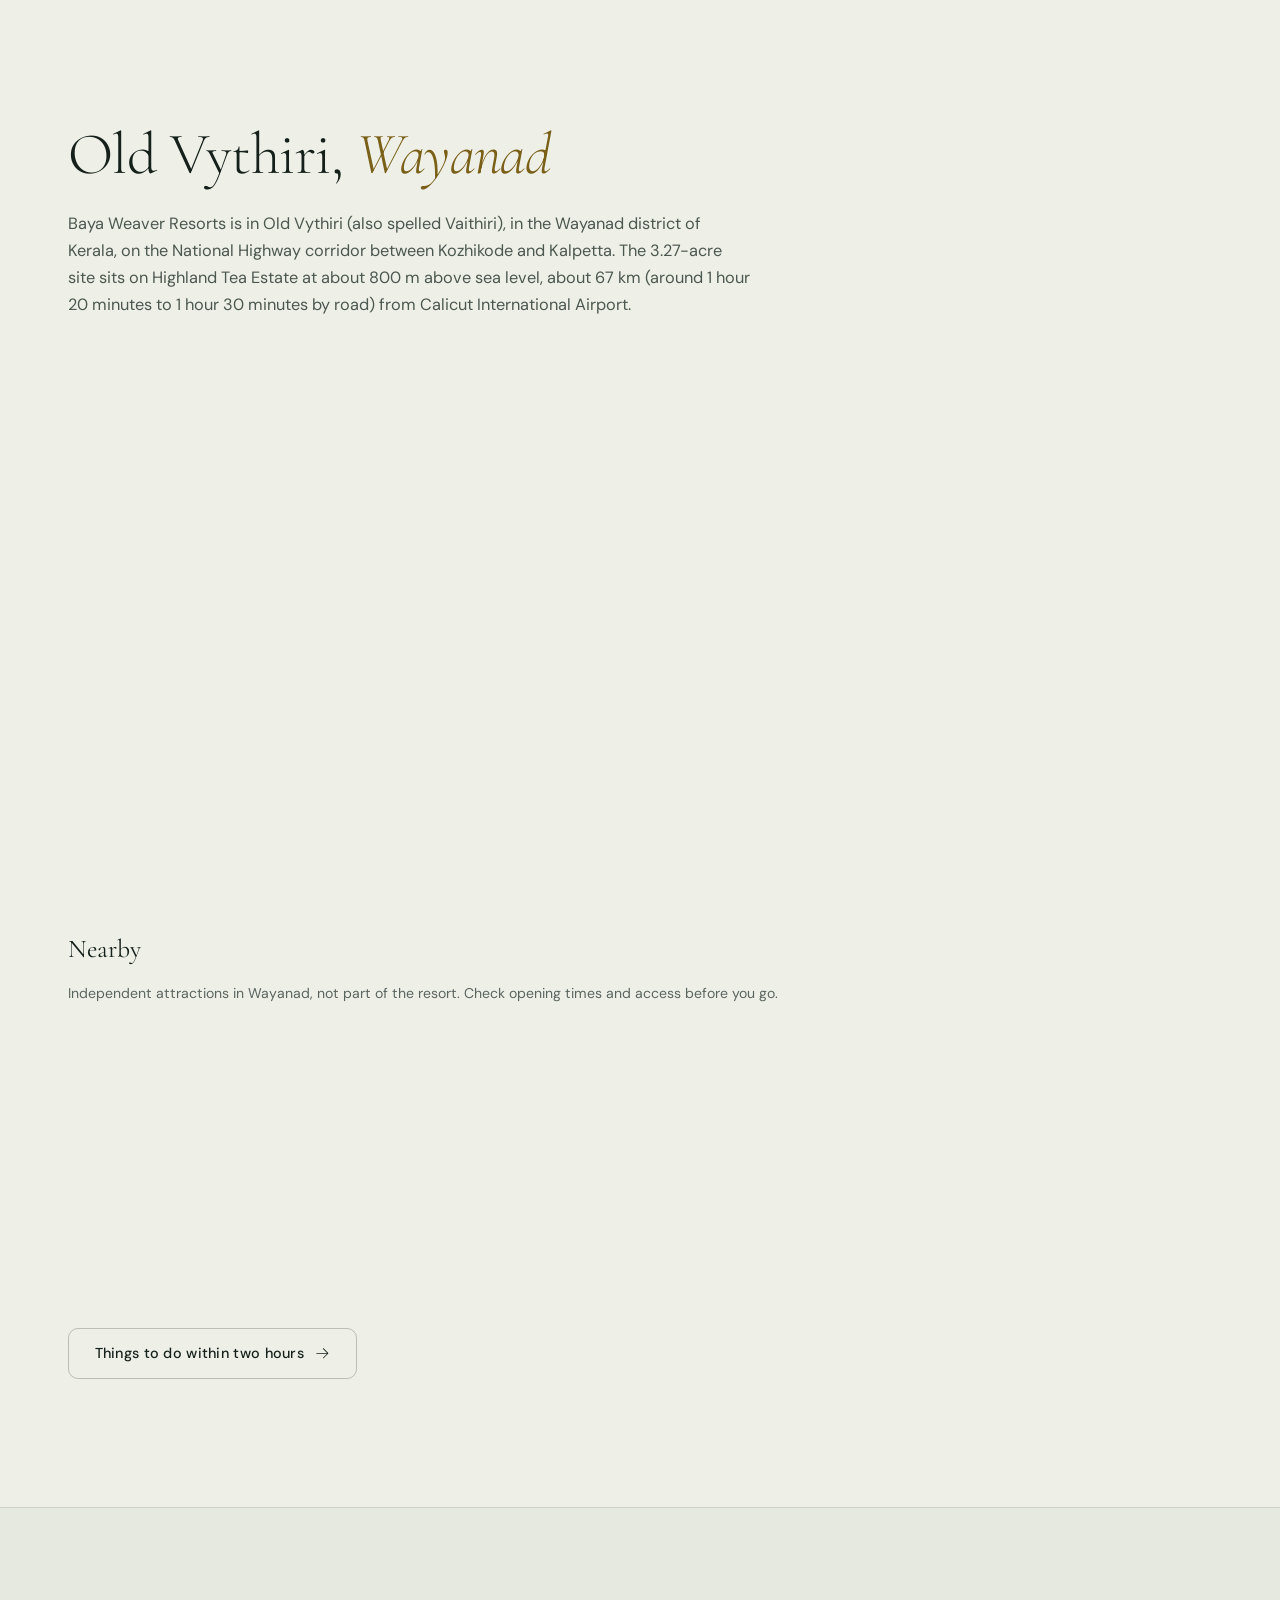
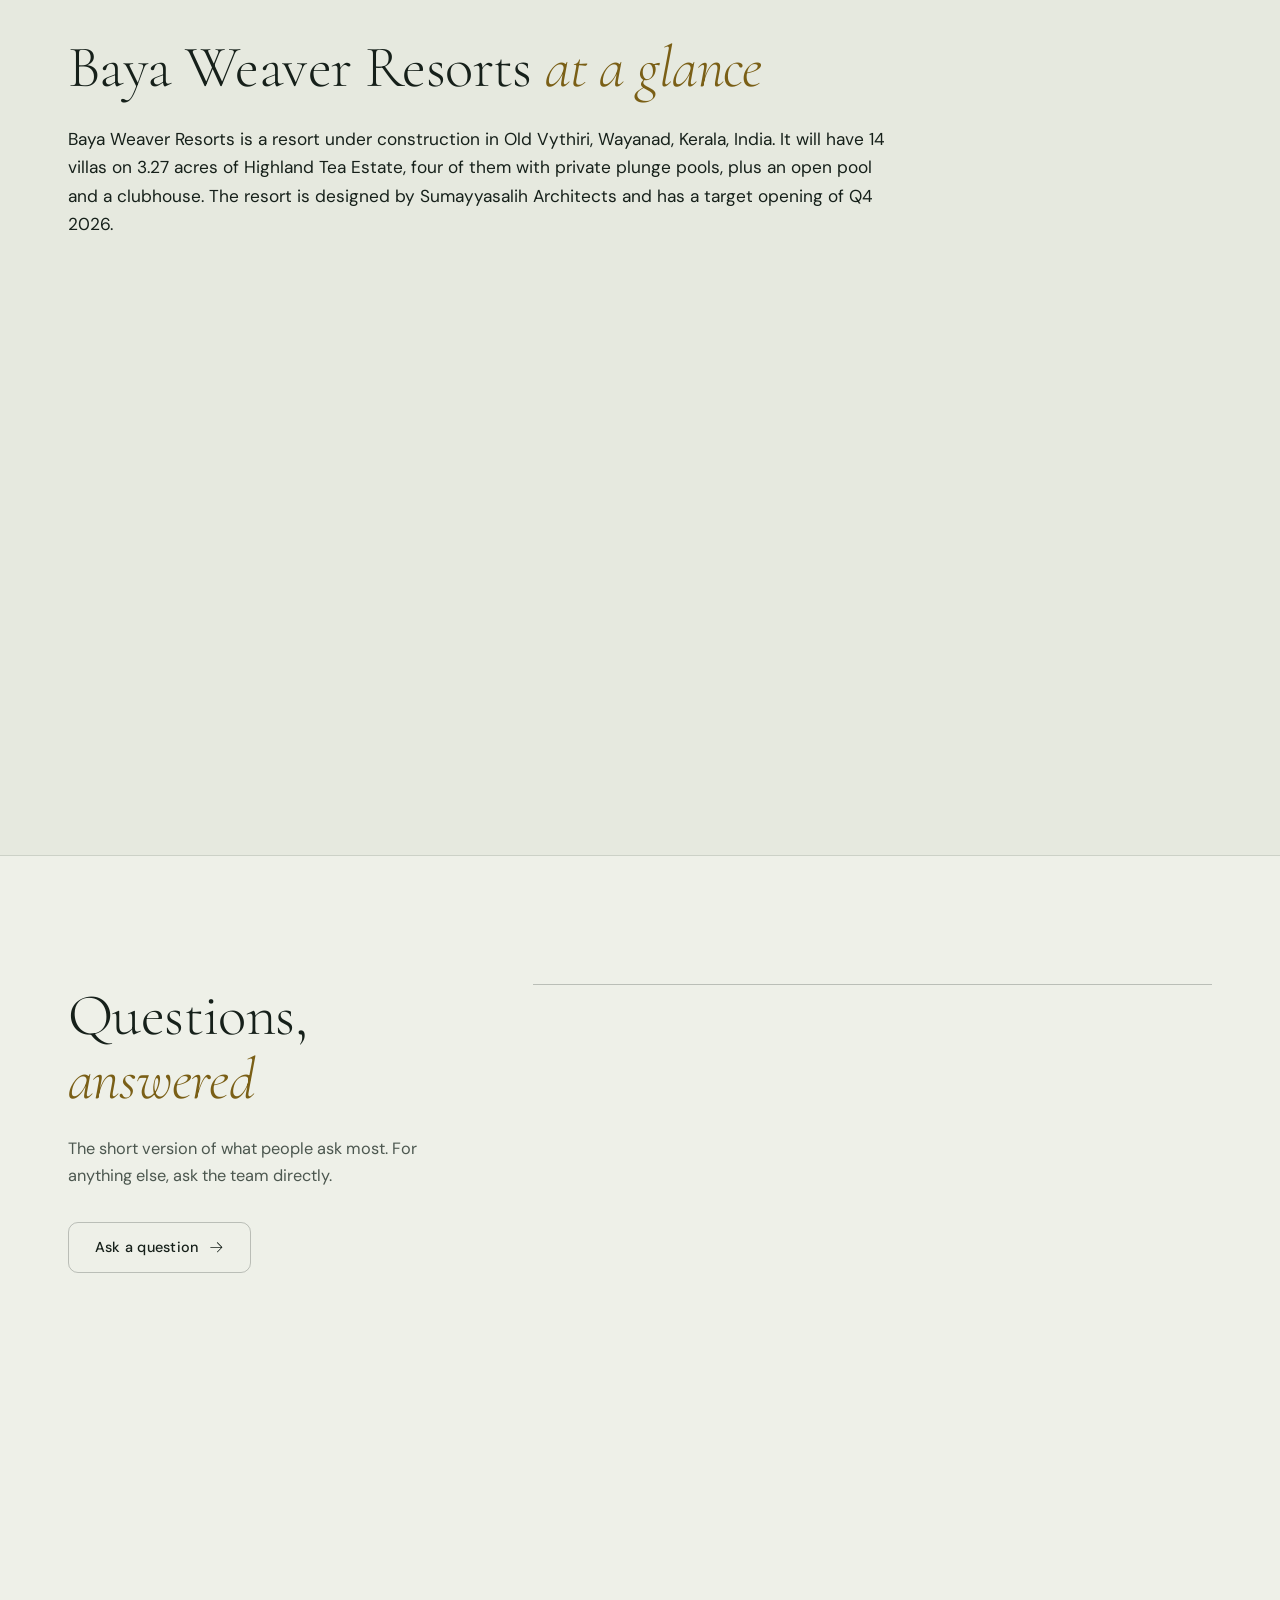
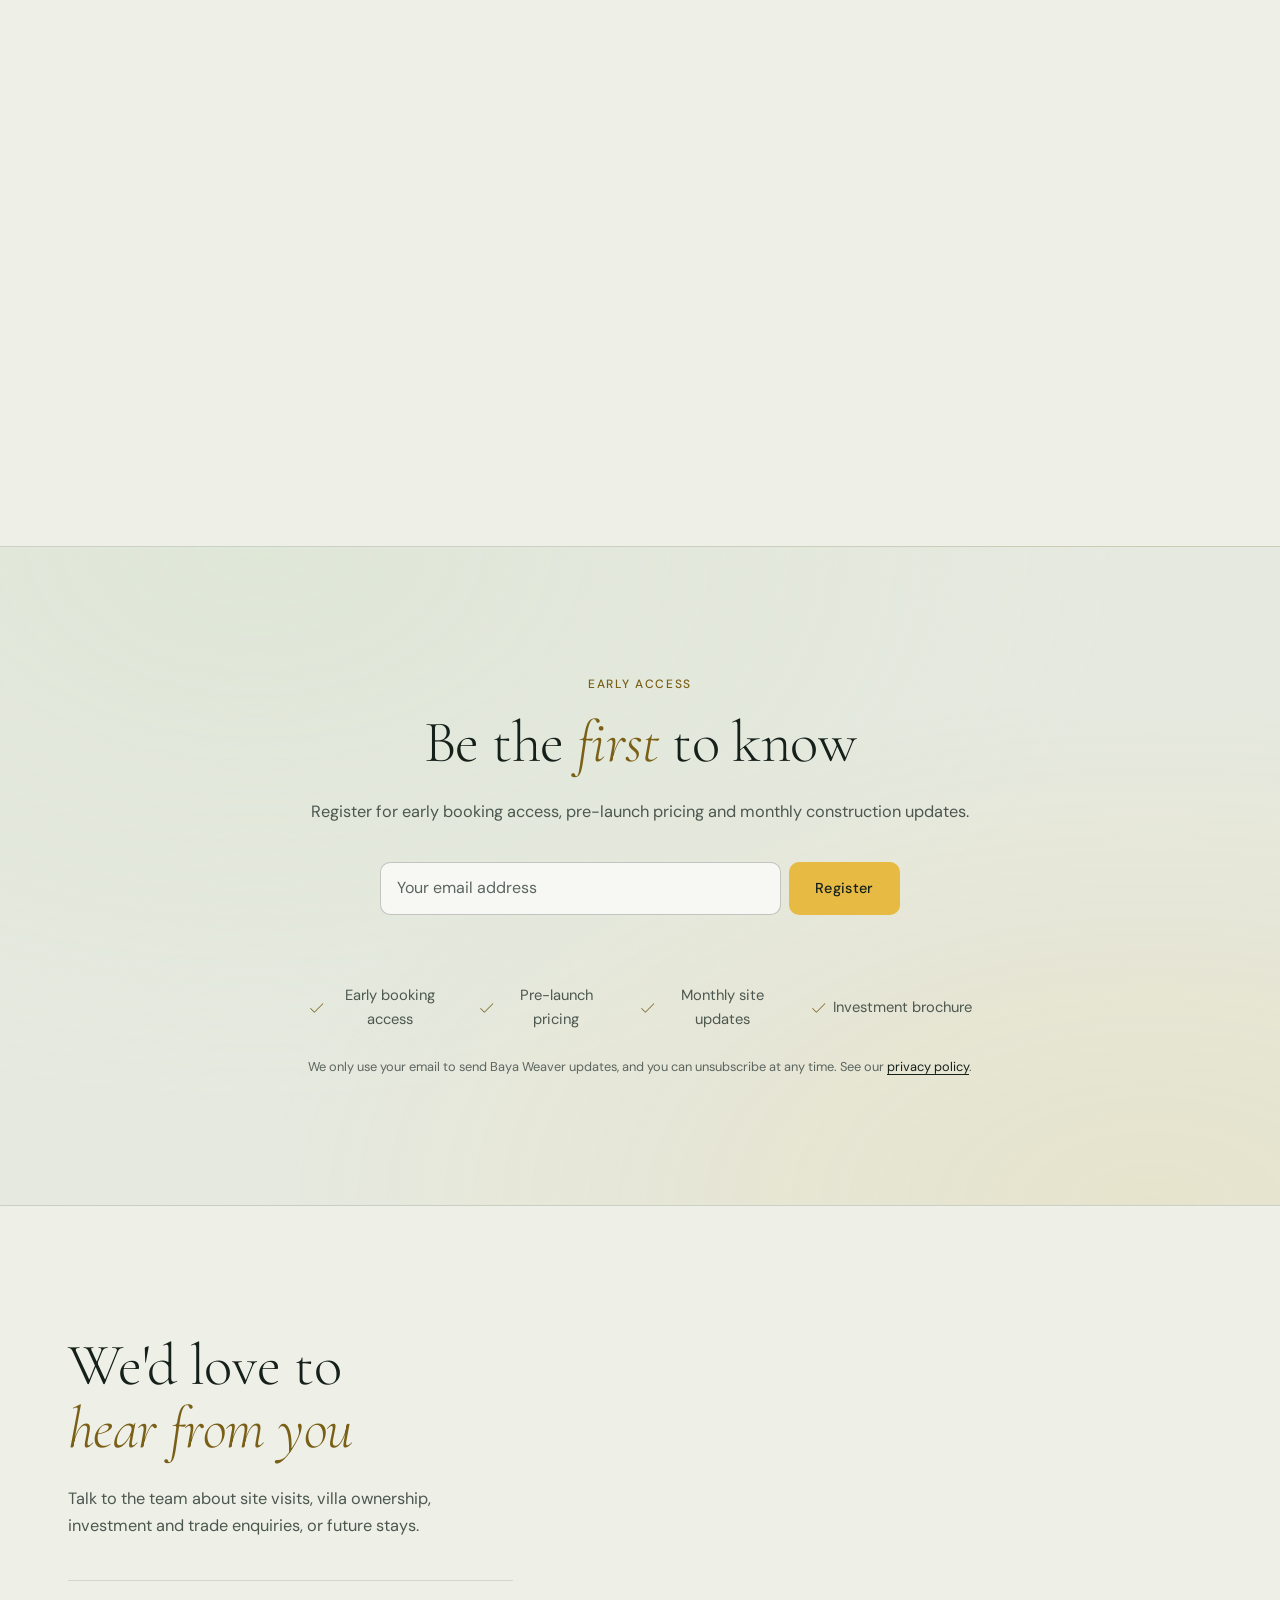
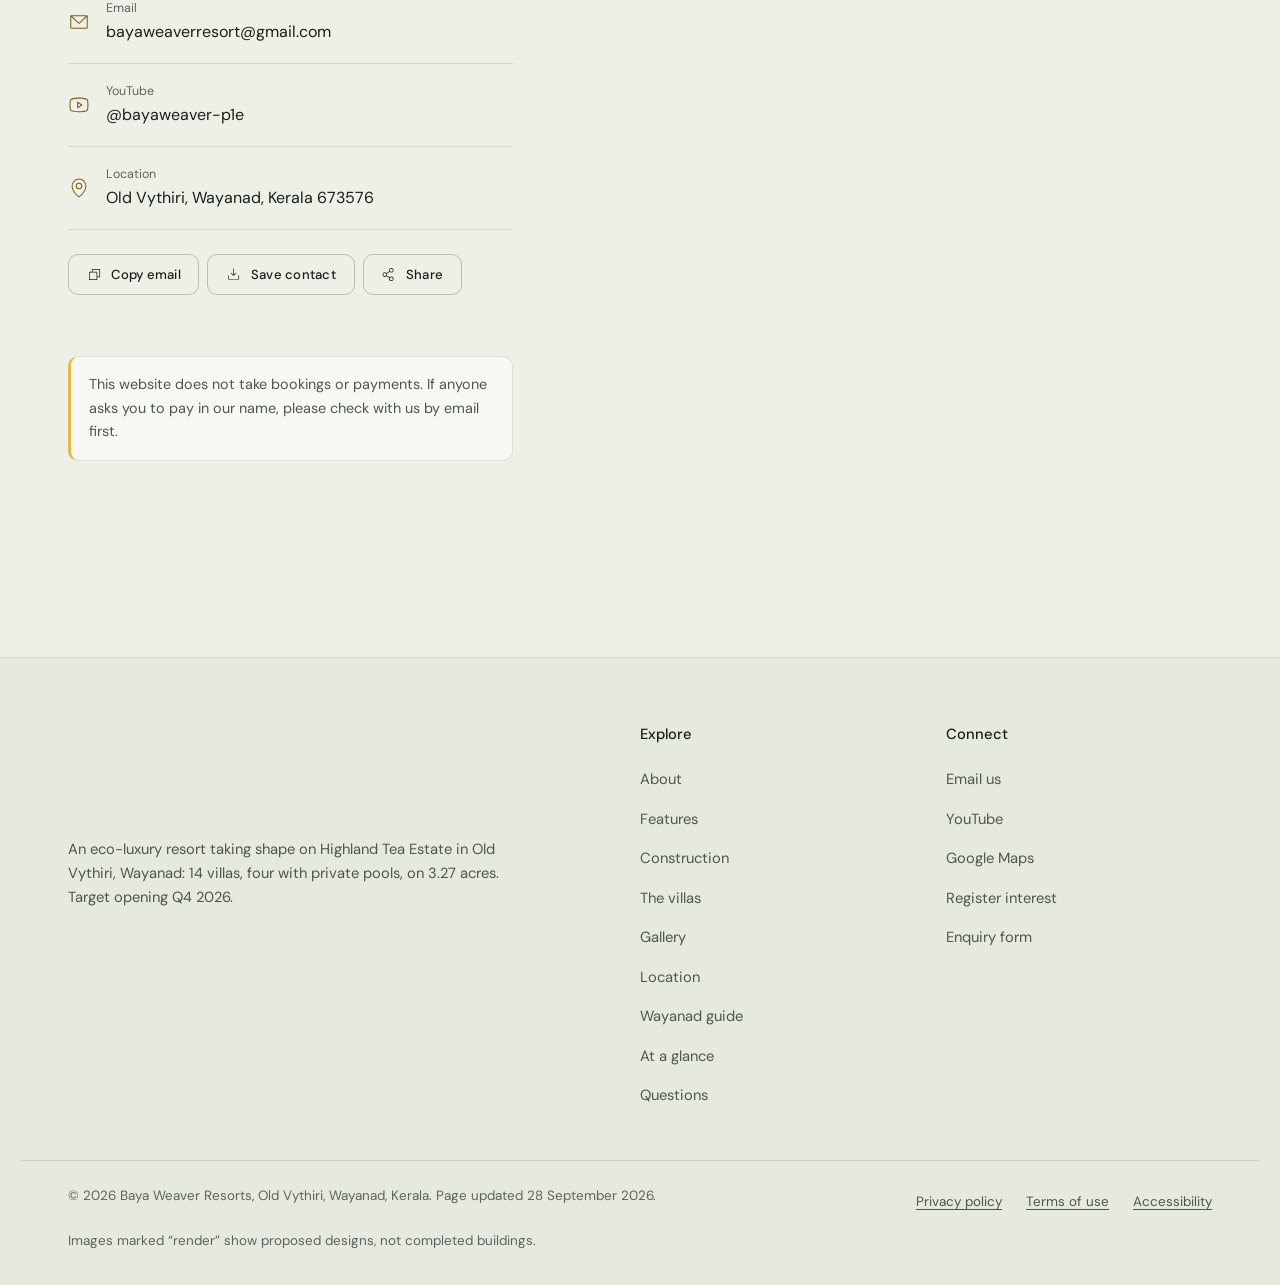
==== commit 9afc338d: "Use the real Baya Weaver logo - Trace the owner's origami-bird logo into vector SVGs (full logo for " ====
--- a/index.html
+++ b/index.html
@@ -22,7 +22,7 @@
   <meta property="og:image" content="https://afinz0z.github.io/Baya-Weaver-Website/images/site/og-baya-weaver.jpg">
   <meta property="og:image:width" content="1200">
   <meta property="og:image:height" content="630">
-  <meta property="og:image:alt" content="Architect render of Baya Weaver villas set among tea bushes on a Wayanad hillside">
+  <meta property="og:image:alt" content="Baya Weaver Resorts logo over an architect render of villas among tea bushes on a Wayanad hillside">
   <meta property="og:locale" content="en_IN">
   <meta name="twitter:card" content="summary_large_image">
   <meta name="twitter:title" content="Baya Weaver Resorts | Pool Villa Resort in Vythiri, Wayanad">
@@ -49,9 +49,9 @@
       "url": "https://afinz0z.github.io/Baya-Weaver-Website/",
       "logo": {
         "@type": "ImageObject",
-        "url": "https://afinz0z.github.io/Baya-Weaver-Website/images/icon-512.png",
-        "width": 512,
-        "height": 512
+        "url": "https://afinz0z.github.io/Baya-Weaver-Website/images/logo.png",
+        "width": 1200,
+        "height": 648
       },
       "email": "bayaweaverresort@gmail.com",
       "address": {
@@ -71,7 +71,8 @@
         "availableLanguage": [
           "en"
         ]
-      }
+      },
+      "image": "https://afinz0z.github.io/Baya-Weaver-Website/images/icon-512.png"
     },
     {
       "@type": "WebSite",
@@ -450,13 +451,14 @@
   <meta name="referrer" content="strict-origin-when-cross-origin">
   <script src="js/theme.js?v=5"></script>
 
+  <link rel="icon" href="favicon.ico" sizes="48x48">
   <link rel="icon" href="images/favicon.svg" type="image/svg+xml">
   <link rel="icon" href="images/icon-192.png" type="image/png" sizes="192x192">
   <link rel="apple-touch-icon" href="images/apple-touch-icon.png">
   <link rel="manifest" href="site.webmanifest">
   <link rel="preload" href="fonts/cormorant-garamond-latin-300-normal.woff2" as="font" type="font/woff2" crossorigin>
   <link rel="preload" href="fonts/dm-sans-latin-400-normal.woff2" as="font" type="font/woff2" crossorigin>
-  <link rel="stylesheet" href="css/site.css?v=6">
+  <link rel="stylesheet" href="css/site.css?v=7">
 </head>
 
 <body>
@@ -465,18 +467,10 @@
   <!-- NAVBAR -->
   <header class="navbar" id="navbar">
     <a href="#top" class="brand">
-      <svg class="brand-mark" viewBox="0 0 40 40" fill="none" xmlns="http://www.w3.org/2000/svg" aria-hidden="true">
-        <circle cx="20" cy="20" r="19" stroke="currentColor" stroke-width="1" />
-        <ellipse cx="20" cy="22" rx="7" ry="5" fill="currentColor" opacity="0.8" />
-        <circle cx="26" cy="17" r="4" fill="currentColor" />
-        <circle cx="27.5" cy="16" r="0.8" fill="var(--bg)" />
-        <path d="M14 20 C10 17 8 21 13 23" stroke="currentColor" stroke-width="1.2" fill="none" opacity="0.6" />
-        <path d="M29 17 L32 16.5 L29 17.5" fill="currentColor" />
-        <path d="M13 22 C11 24 9 23 10 26" stroke="currentColor" stroke-width="1.5" fill="none" stroke-linecap="round" />
-      </svg>
+      <svg class="brand-mark" viewBox="0 0 541.2 411.2" xmlns="http://www.w3.org/2000/svg" aria-hidden="true"><path fill="currentColor" d="M314.8 265.0 225.5 245.5 189.0 362.8ZM215.2 245.2 193.0 251.8 128.5 410.8 171.2 383.2ZM350.5 186.5 229.0 236.5 326.2 254.5ZM389.2 130.8 292.0 132.2 356.8 166.0ZM98.2 122.5 145.5 228.8 198.0 231.0ZM91.2 98.5 212.2 229.0 346.8 173.5 205.0 97.2ZM541.0 51.8 423.5 62.2 421.8 72.0 427.0 77.5ZM415.0 62.2 394.0 40.5 328.0 48.0 278.0 120.0 405.0 115.0 416.5 92.8ZM159.2 21.2 204.2 88.8 257.5 114.0 268.8 111.0ZM0.0 1.5 81.0 87.5 192.8 88.2 141.0 13.2Z"/></svg>
       <span class="brand-text">
         <span class="brand-name">Baya Weaver</span>
-        <span class="brand-sub">Vythiri, Wayanad</span>
+        <span class="brand-sub">Resorts</span>
       </span>
     </a>
 
@@ -1224,7 +1218,7 @@
   <footer class="site-footer">
     <div class="wrap footer-grid">
       <div class="footer-brand">
-        <p class="brand-name">Baya Weaver Resorts</p>
+        <p class="footer-logo"><img class="logo-on-light" src="images/logo.svg" width="918" height="496" alt="Baya Weaver Resorts" loading="lazy"><img class="logo-on-dark" src="images/logo-reverse.svg" width="918" height="496" alt="Baya Weaver Resorts" loading="lazy"></p>
         <p>An eco-luxury resort taking shape on Highland Tea Estate in Old Vythiri, Wayanad: 14 villas, four with private
           pools, on 3.27 acres. Target opening Q4 2026.</p>
       </div>
--- a/css/site.css
+++ b/css/site.css
@@ -61,8 +61,8 @@
   --font-display: 'Cormorant Garamond', 'Iowan Old Style', Georgia, serif;
   --font-body: 'DM Sans', system-ui, -apple-system, 'Segoe UI', sans-serif;
 
-  --gold: #c9a84c;
-  --gold-bright: #dcbd62;
+  --gold: #e7ba44;
+  --gold-bright: #f2cd6a;
   --radius: 10px;
   --radius-lg: 16px;
   --nav-h: 72px;
@@ -399,26 +399,33 @@
 }
 
 .brand-mark {
-  width: 38px;
-  height: 38px;
+  width: 46px;
+  height: auto;
+  color: var(--gold);
+  flex-shrink: 0;
 }
 
 .brand-text {
   display: flex;
   flex-direction: column;
-  line-height: 1.1;
-}
-
+  gap: 0.2rem;
+  line-height: 1;
+}
+
+/* Echoes the logo: spaced capitals, RESORTS set wide beneath */
 .brand-name {
-  font-family: var(--font-display);
-  font-size: 1.3rem;
+  font-family: var(--font-body);
+  font-size: 0.98rem;
   font-weight: 500;
+  letter-spacing: 0.1em;
+  text-transform: uppercase;
   color: var(--accent-ink);
 }
 
 .brand-sub {
-  font-size: 0.68rem;
-  letter-spacing: 0.08em;
+  font-size: 0.62rem;
+  letter-spacing: 0.52em;
+  text-transform: uppercase;
   color: var(--muted);
 }
 
@@ -1540,7 +1547,7 @@
 .register {
   background:
     radial-gradient(ellipse at 20% 0%, var(--tint), transparent 60%),
-    radial-gradient(ellipse at 90% 100%, rgba(201, 168, 76, 0.12), transparent 55%),
+    radial-gradient(ellipse at 90% 100%, rgba(231, 186, 68, 0.12), transparent 55%),
     var(--bg-alt);
   border-block: 1px solid var(--line);
   text-align: center;
@@ -1778,7 +1785,17 @@
   padding-bottom: 3rem;
 }
 
-.footer-brand p:not(.brand-name) {
+.footer-logo img {
+  width: 190px;
+  height: auto;
+}
+
+[data-theme="dark"] .logo-on-light,
+[data-theme="light"] .logo-on-dark {
+  display: none;
+}
+
+.footer-brand p:not(.footer-logo) {
   color: var(--muted);
   max-width: 44ch;
   margin-top: 0.75rem;
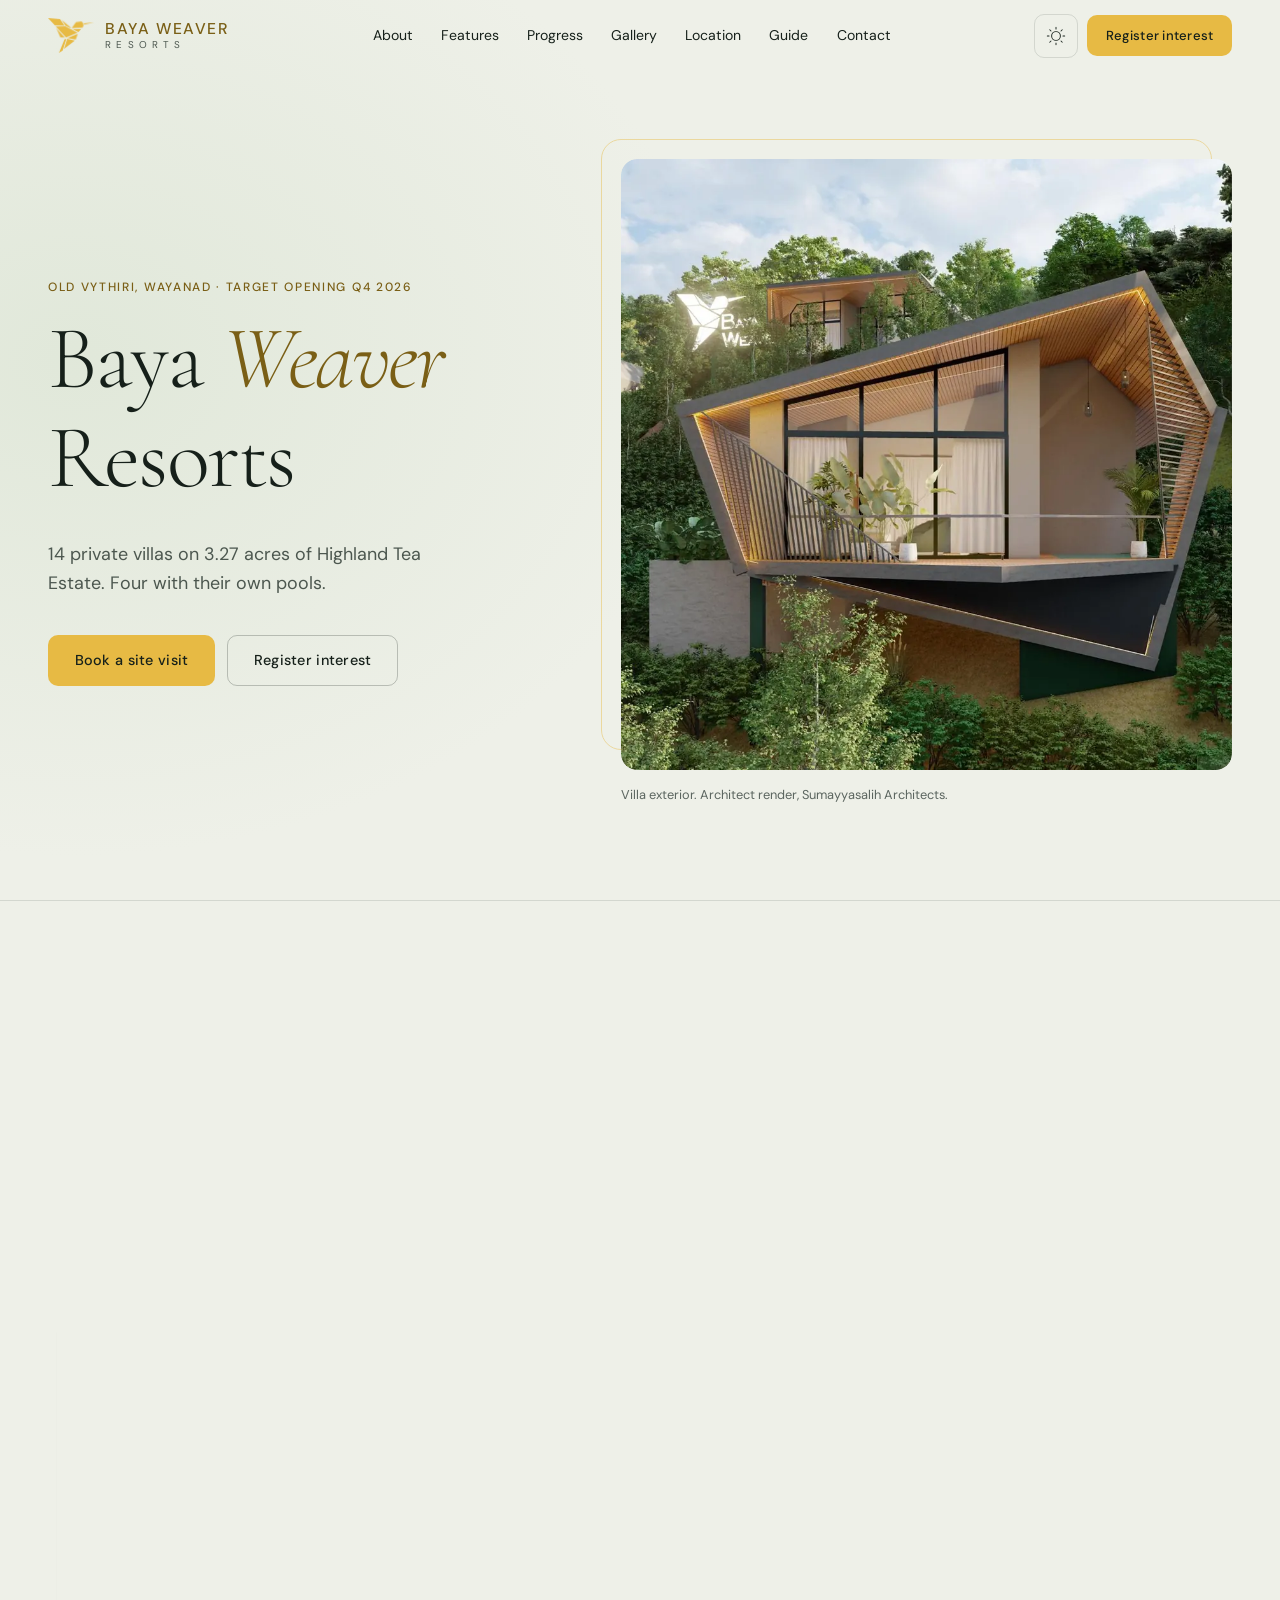
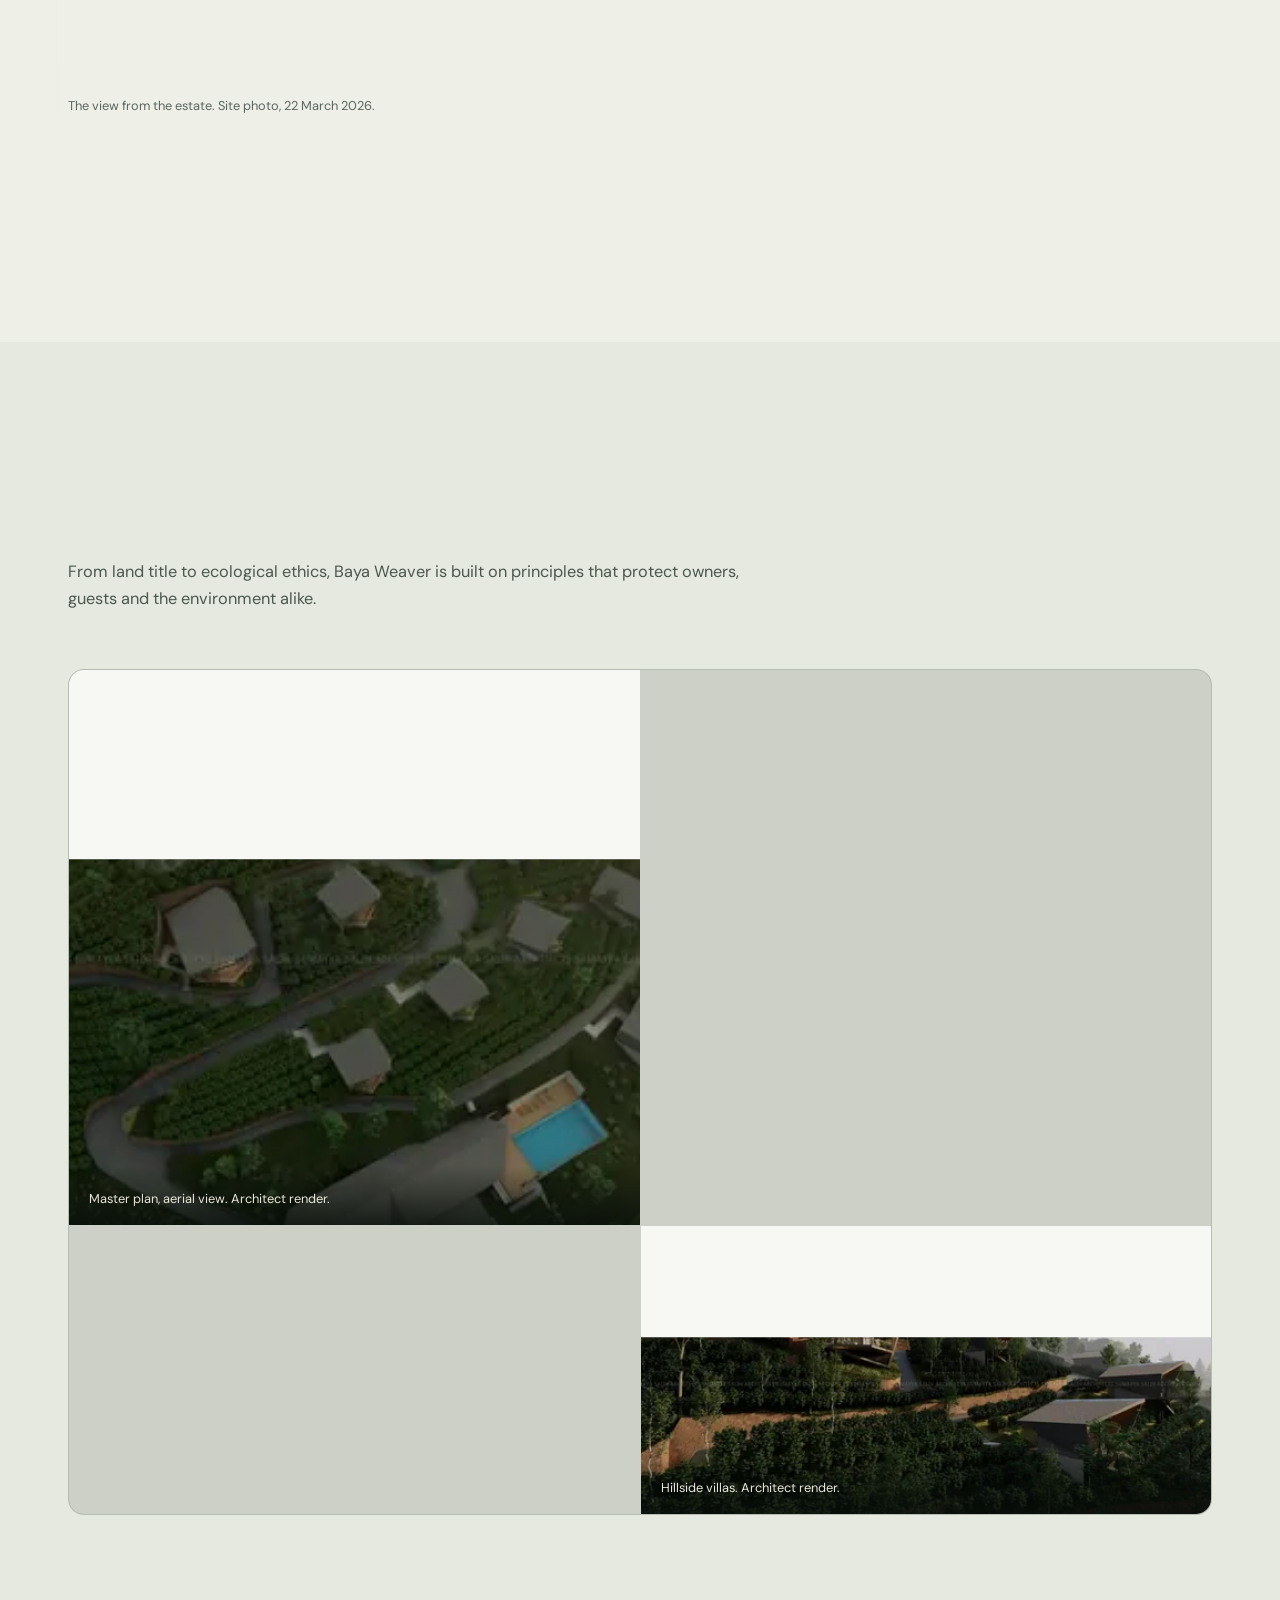
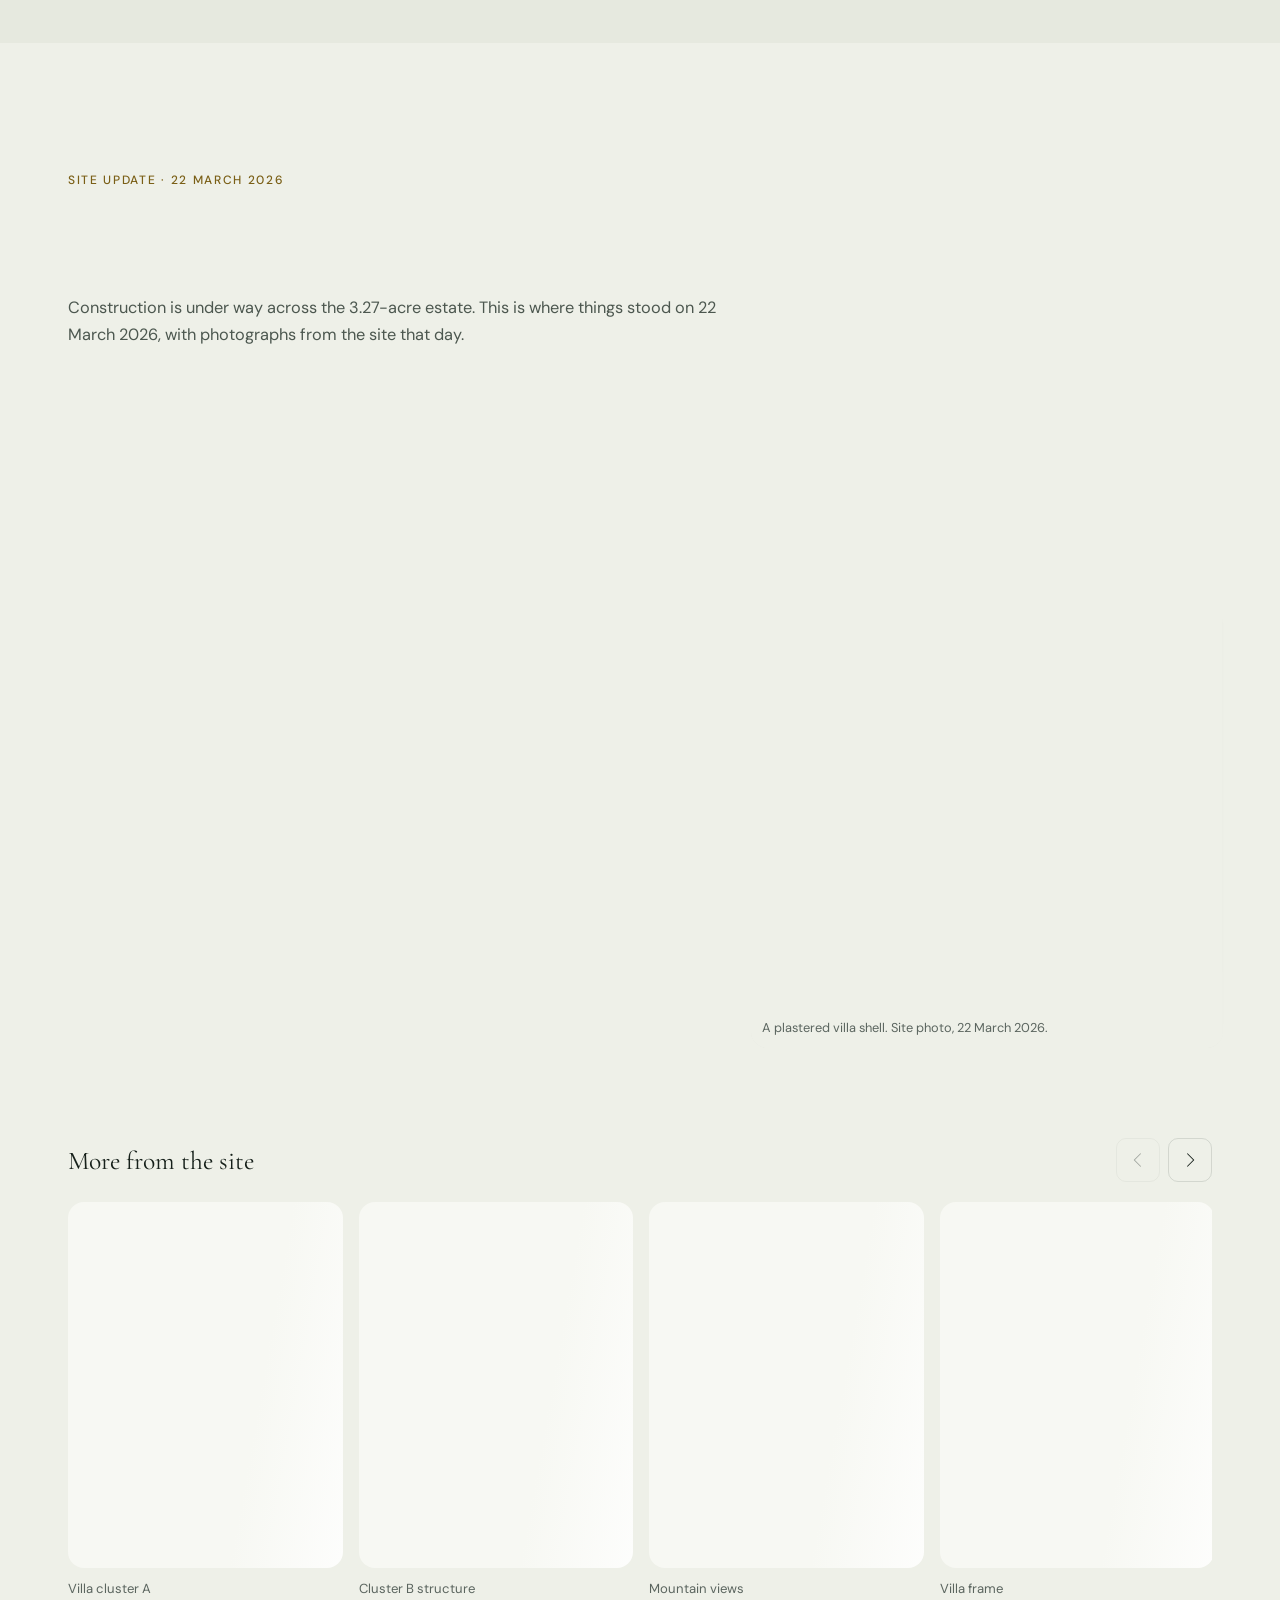
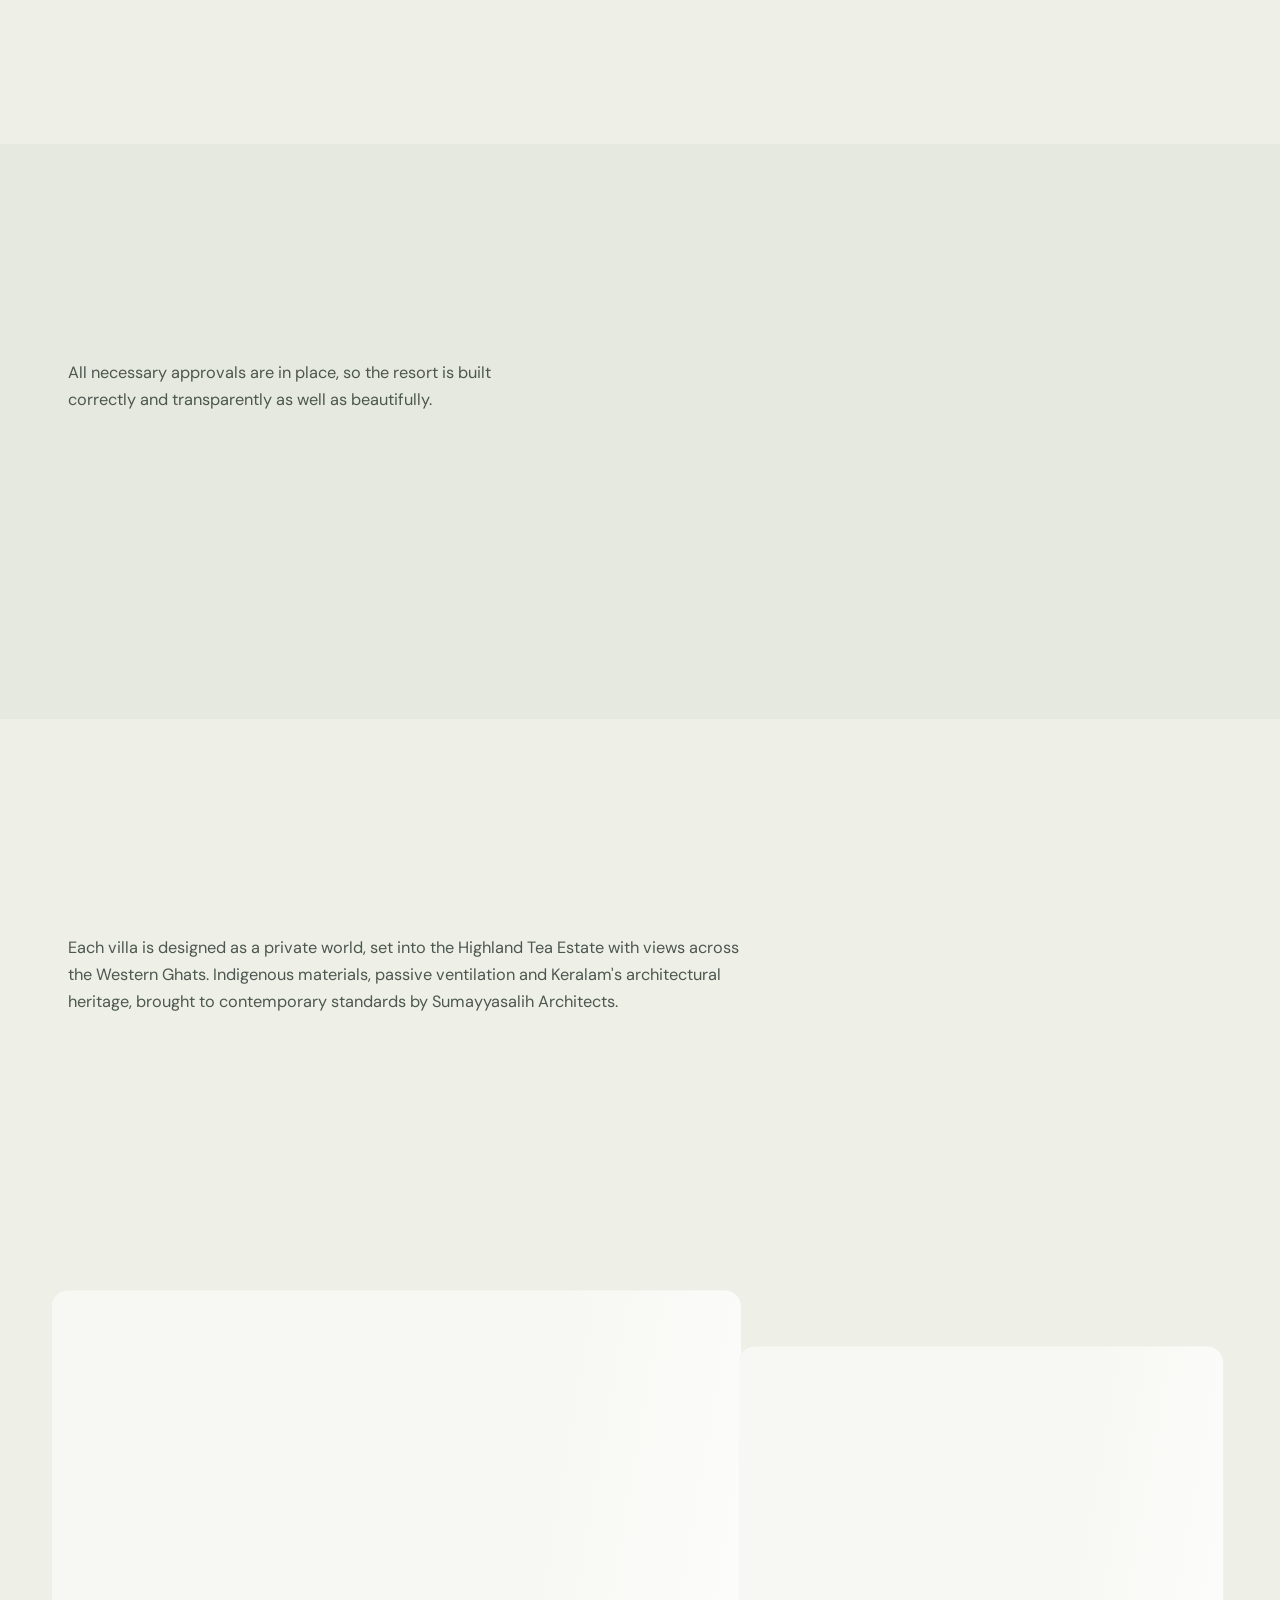
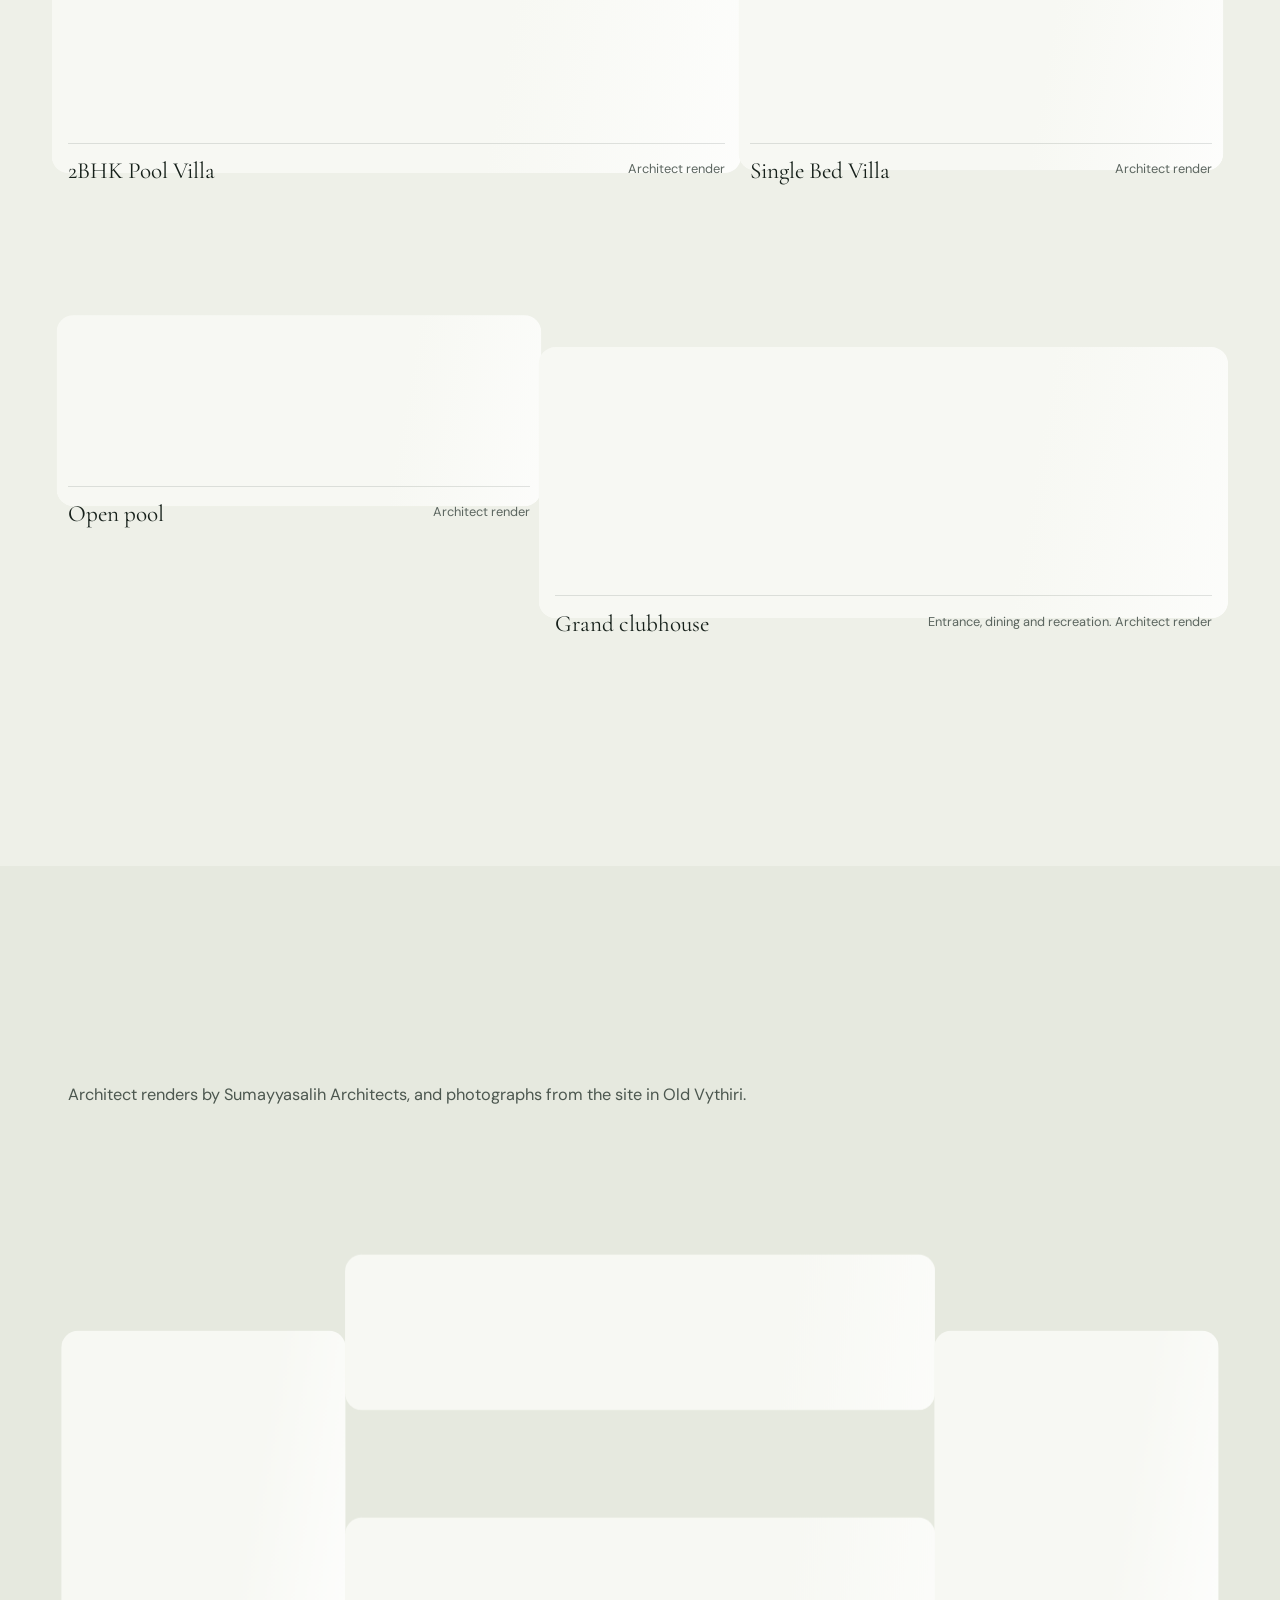
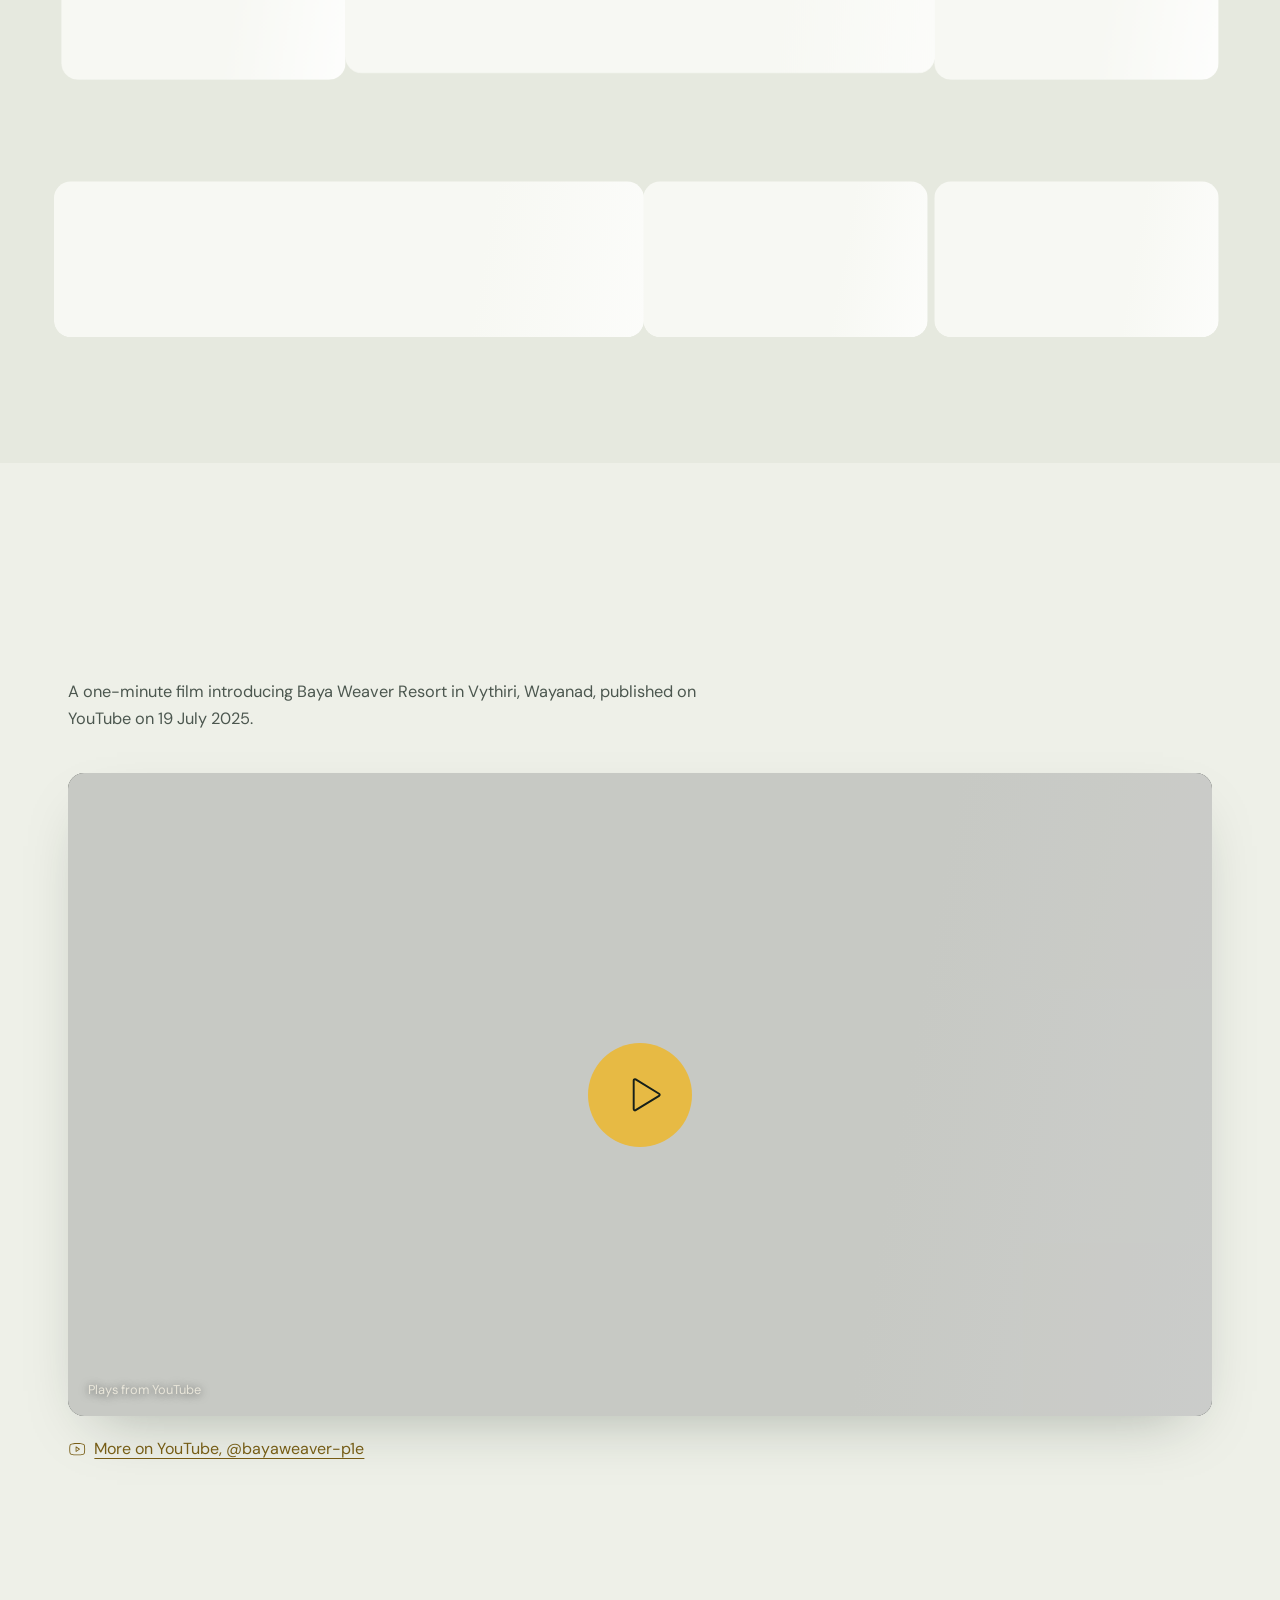
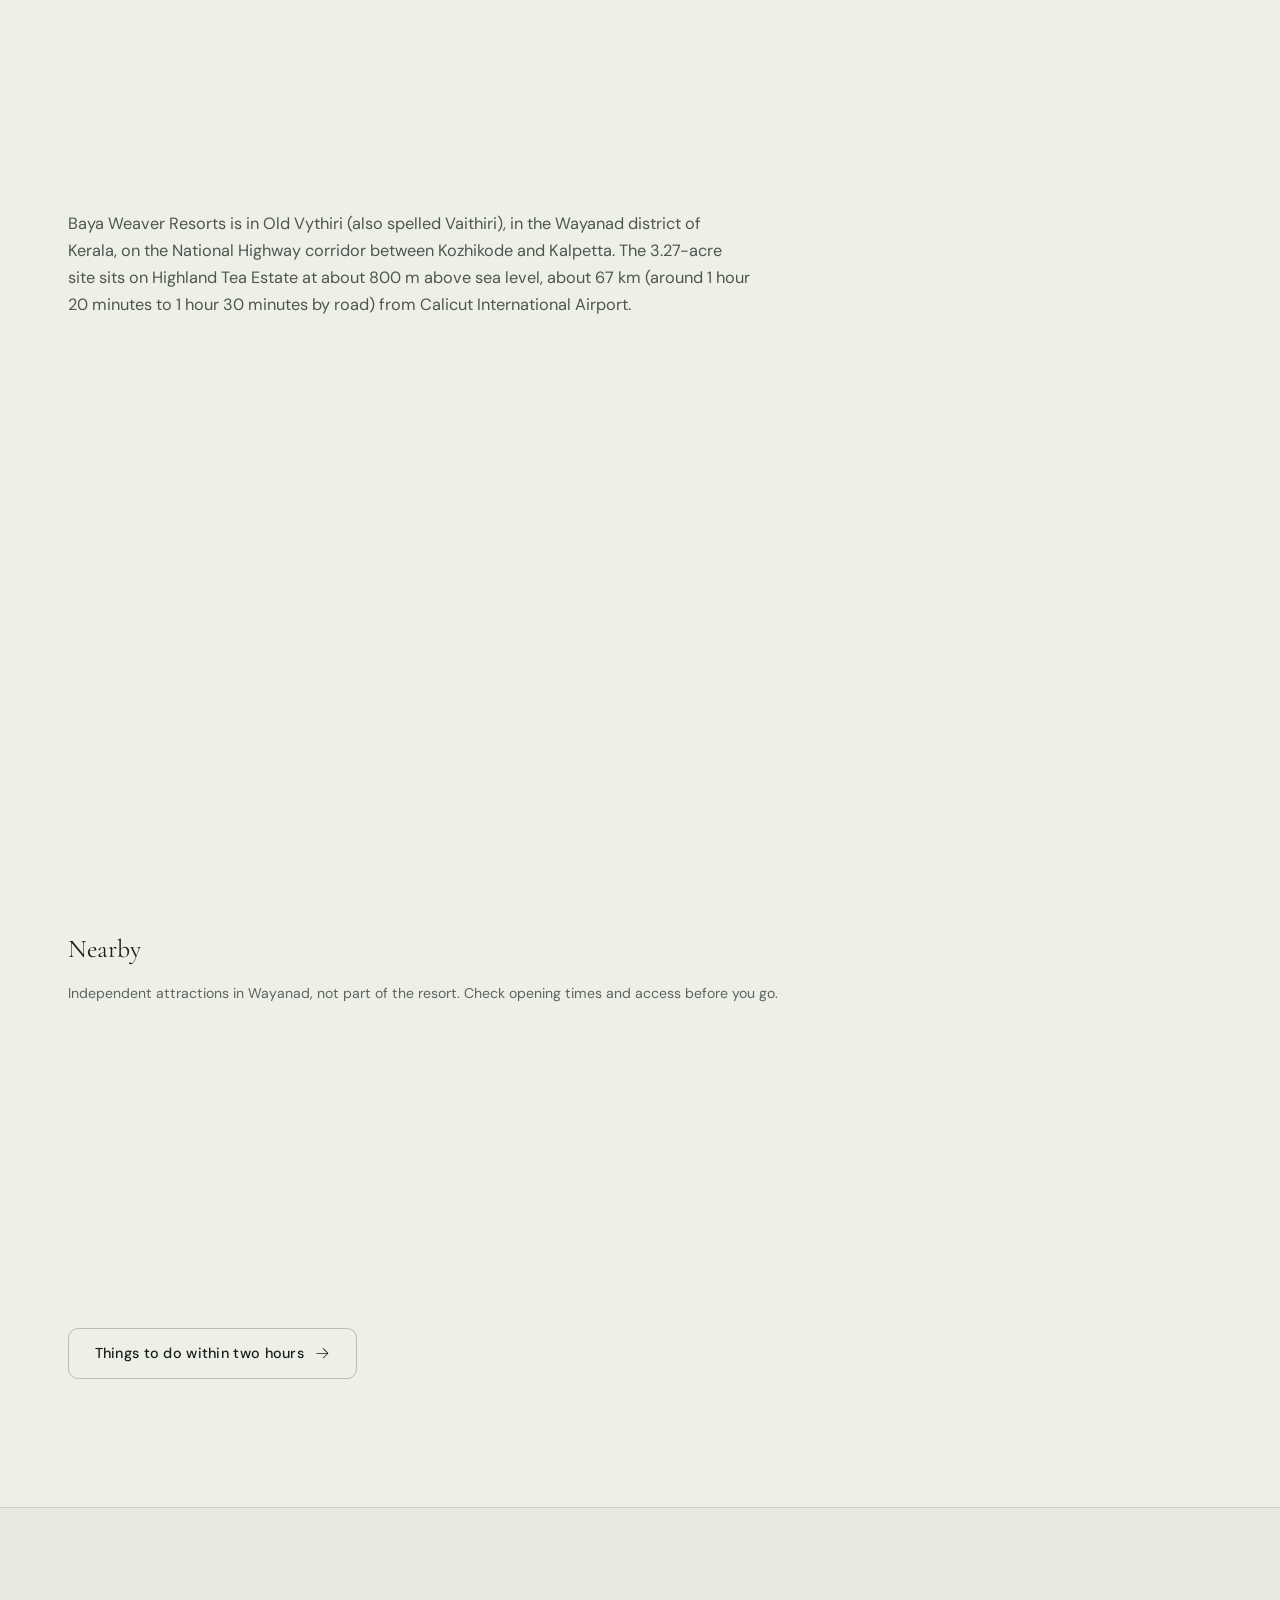
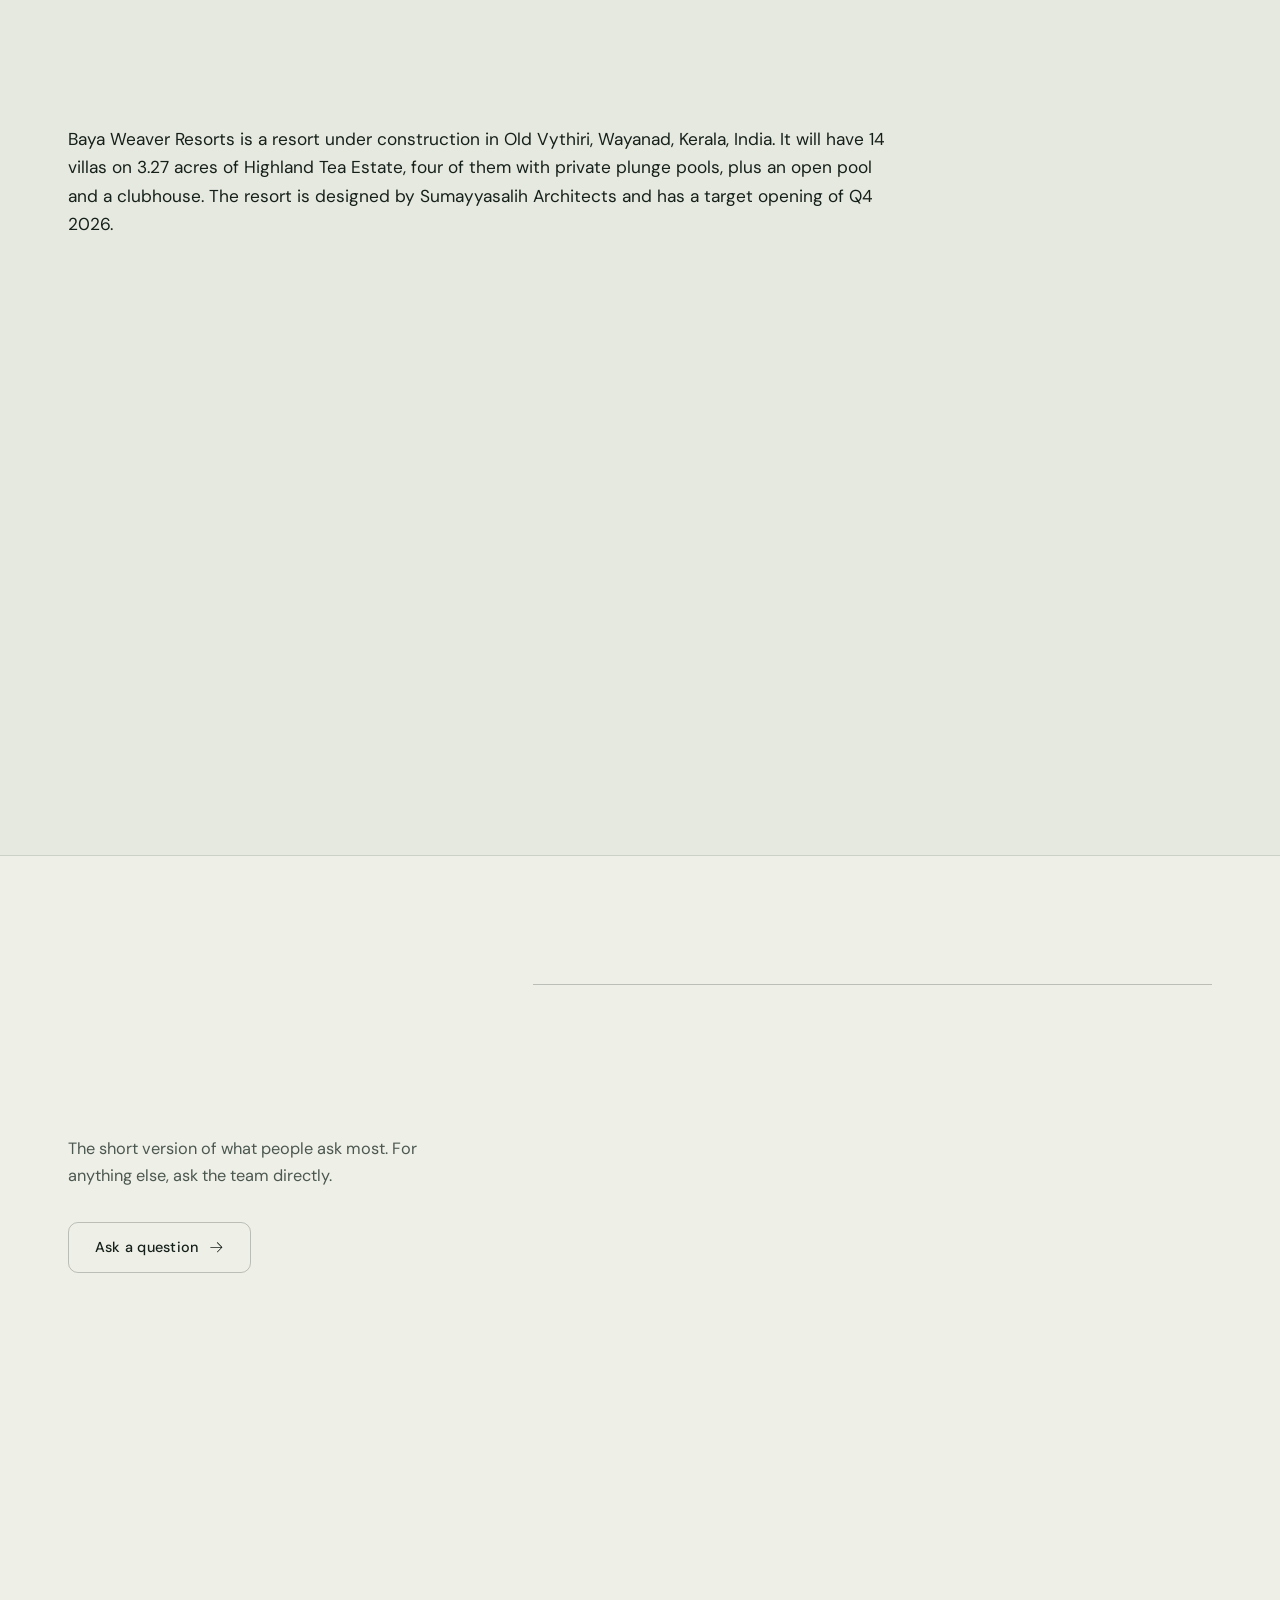
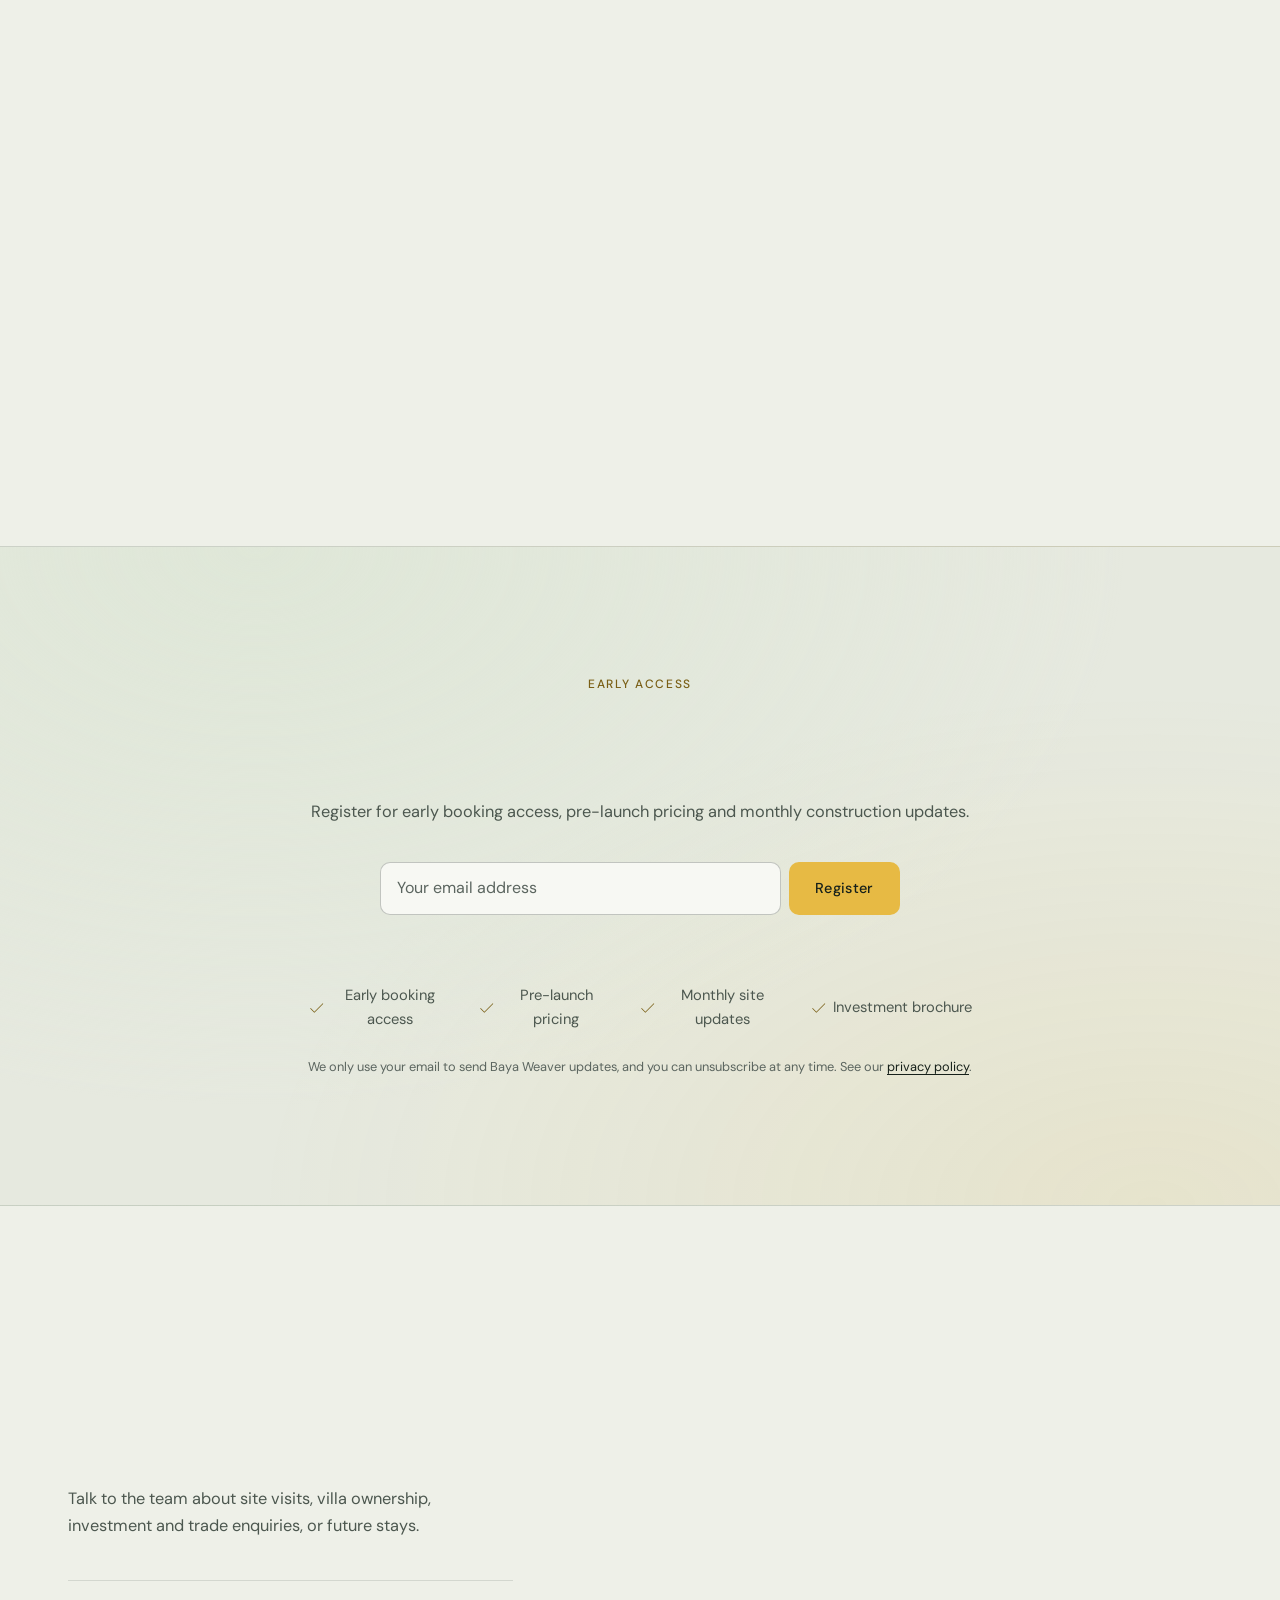
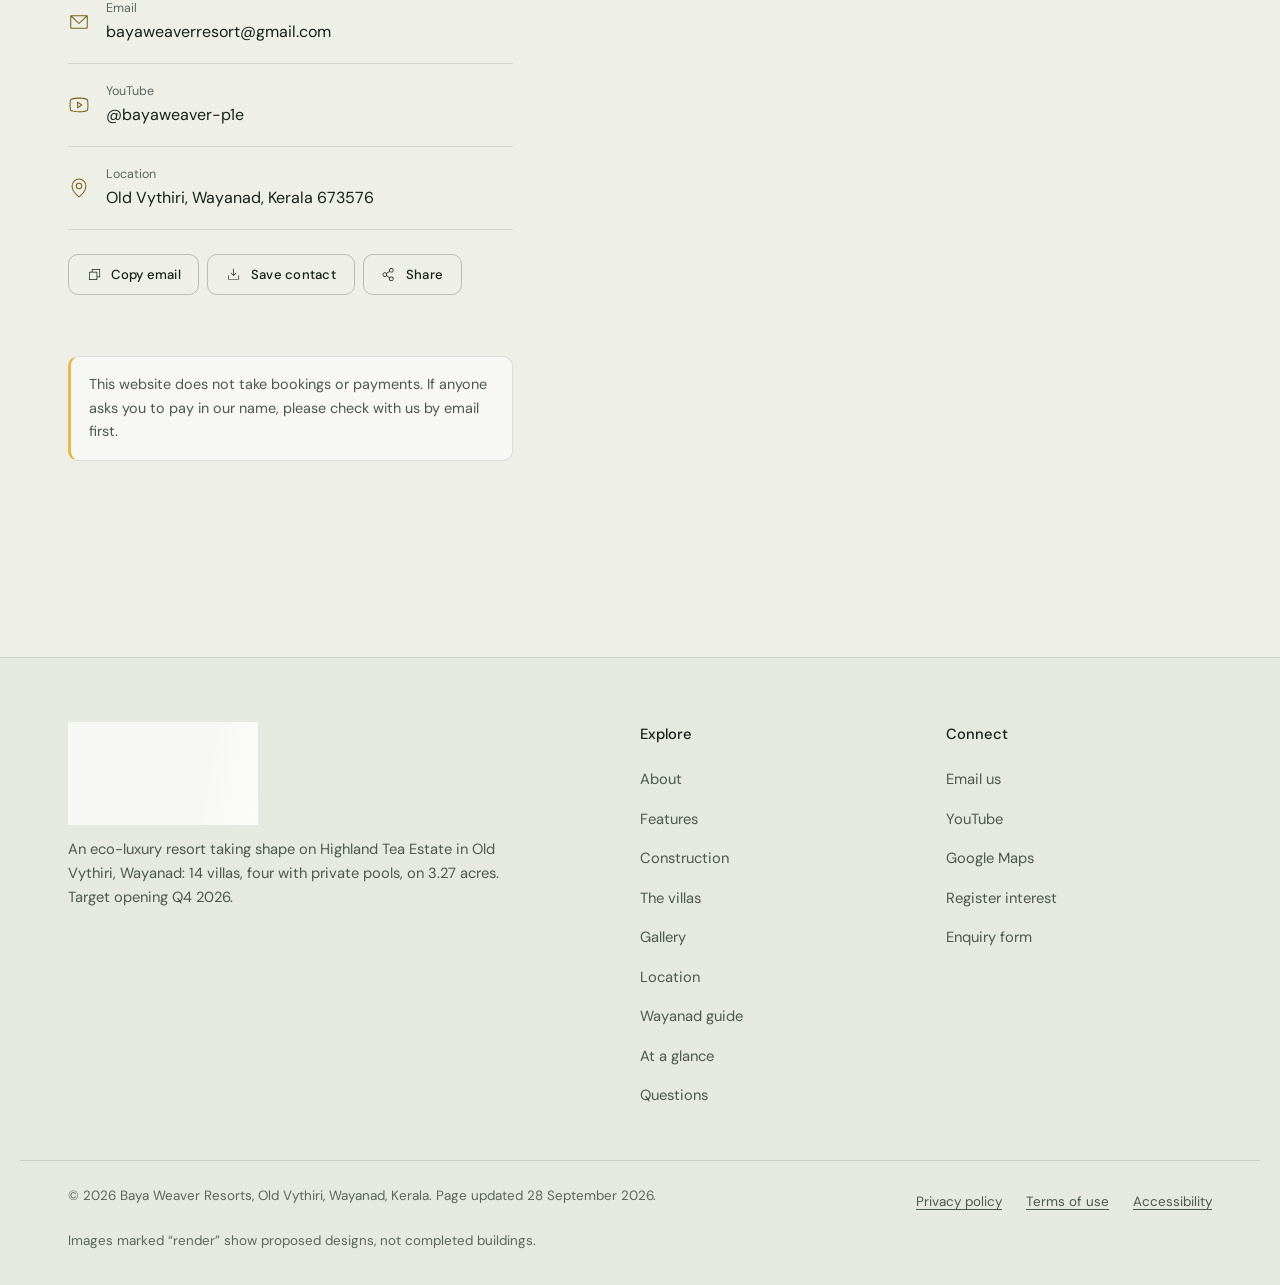
==== commit 4f02a457: "Add scroll progress bar and 20 motion features Ordered by impact: scroll progress bar, headline mask" ====
--- a/index.html
+++ b/index.html
@@ -458,16 +458,17 @@
   <link rel="manifest" href="site.webmanifest">
   <link rel="preload" href="fonts/cormorant-garamond-latin-300-normal.woff2" as="font" type="font/woff2" crossorigin>
   <link rel="preload" href="fonts/dm-sans-latin-400-normal.woff2" as="font" type="font/woff2" crossorigin>
-  <link rel="stylesheet" href="css/site.css?v=7">
+  <link rel="stylesheet" href="css/site.css?v=8">
 </head>
 
 <body>
+  <div class="scroll-progress" aria-hidden="true"></div>
   <a class="skip-link" href="#main">Skip to content</a>
 
   <!-- NAVBAR -->
   <header class="navbar" id="navbar">
     <a href="#top" class="brand">
-      <svg class="brand-mark" viewBox="0 0 541.2 411.2" xmlns="http://www.w3.org/2000/svg" aria-hidden="true"><path fill="currentColor" d="M314.8 265.0 225.5 245.5 189.0 362.8ZM215.2 245.2 193.0 251.8 128.5 410.8 171.2 383.2ZM350.5 186.5 229.0 236.5 326.2 254.5ZM389.2 130.8 292.0 132.2 356.8 166.0ZM98.2 122.5 145.5 228.8 198.0 231.0ZM91.2 98.5 212.2 229.0 346.8 173.5 205.0 97.2ZM541.0 51.8 423.5 62.2 421.8 72.0 427.0 77.5ZM415.0 62.2 394.0 40.5 328.0 48.0 278.0 120.0 405.0 115.0 416.5 92.8ZM159.2 21.2 204.2 88.8 257.5 114.0 268.8 111.0ZM0.0 1.5 81.0 87.5 192.8 88.2 141.0 13.2Z"/></svg>
+      <svg class="brand-mark" viewBox="0 0 541.2 411.2" xmlns="http://www.w3.org/2000/svg" aria-hidden="true" fill="currentColor"><path d="M314.8 265.0 225.5 245.5 189.0 362.8Z"/><path d="M215.2 245.2 193.0 251.8 128.5 410.8 171.2 383.2Z"/><path d="M350.5 186.5 229.0 236.5 326.2 254.5Z"/><path d="M389.2 130.8 292.0 132.2 356.8 166.0Z"/><path d="M98.2 122.5 145.5 228.8 198.0 231.0Z"/><path d="M91.2 98.5 212.2 229.0 346.8 173.5 205.0 97.2Z"/><path d="M541.0 51.8 423.5 62.2 421.8 72.0 427.0 77.5Z"/><path d="M415.0 62.2 394.0 40.5 328.0 48.0 278.0 120.0 405.0 115.0 416.5 92.8Z"/><path d="M159.2 21.2 204.2 88.8 257.5 114.0 268.8 111.0Z"/><path d="M0.0 1.5 81.0 87.5 192.8 88.2 141.0 13.2Z"/></svg>
       <span class="brand-text">
         <span class="brand-name">Baya Weaver</span>
         <span class="brand-sub">Resorts</span>
@@ -515,7 +516,7 @@
     <section class="hero" id="top" aria-labelledby="hero-title">
       <div class="hero-copy">
         <p class="eyebrow hero-eyebrow">Old Vythiri, Wayanad · Target opening Q4 2026</p>
-        <h1 class="hero-title" id="hero-title">Baya <em>Weaver</em><br>Resorts</h1>
+        <h1 class="hero-title" id="hero-title"><span class="line">Baya <em>Weaver</em></span><br><span class="line">Resorts</span></h1>
         <p class="hero-sub">14 private villas on 3.27 acres of Highland Tea Estate. Four with their own pools.</p>
         <div class="hero-actions">
           <a href="#contact" class="btn btn-primary" data-enquiry="site-visit">Book a site visit</a>
@@ -1264,7 +1265,7 @@
     <a href="#newsletter-section" class="btn btn-ghost">Register interest</a>
   </div>
 
-  <a href="#top" class="to-top" id="toTop" aria-label="Back to top" inert><svg class="i" aria-hidden="true"><use href="images/icons.svg#i-arrow-up"></use></svg></a>
+  <a href="#top" class="to-top" id="toTop" aria-label="Back to top" inert><svg class="to-top-ring" viewBox="0 0 48 48" aria-hidden="true"><circle cx="24" cy="24" r="22" pathLength="100"/></svg><svg class="i" aria-hidden="true"><use href="images/icons.svg#i-arrow-up"></use></svg></a>
 
   <!-- Gallery lightbox -->
   <dialog class="lightbox" id="lightbox" aria-label="Image viewer">
@@ -1282,7 +1283,7 @@
     </button>
   </dialog>
 
-  <script src="js/main.js?v=5" defer></script>
+  <script src="js/main.js?v=6" defer></script>
 </body>
 
 </html>
--- a/css/site.css
+++ b/css/site.css
@@ -2794,6 +2794,423 @@
   }
 }
 
+/* ============================================================
+   Animation set 2, ordered by impact. Each one does a job:
+    1 scroll progress bar ........ where am I on the page
+    2 headline mask reveal ....... marks each new section
+    3 theme circular reveal ...... makes the light/dark switch feel physical (main.js)
+    4 logo shards assemble ....... brand moment on arrival
+    5 hero lines stagger ......... reading order of the headline
+    6 photo parallax ............. depth while scrolling
+    7 FAQ smooth expand .......... shows the open/close state change
+    8 nav indicator slides ....... which section you are in
+    9 guide contents marker ...... where you are in the guide
+   10 success check draws ........ confirms a sent form
+   11 invalid field shake ........ points at what needs fixing
+   12 lightbox direction slide ... direction of travel (main.js)
+   13 back-to-top ring ........... progress, next to the exit
+   14 card spotlight ............. hover feedback on cards
+   15 mobile menu cascade ........ guides the eye down the menu
+   16 image loading shimmer ...... loading state for lazy images
+   17 filmstrip drag momentum .... direct manipulation (main.js)
+   18 caption rule draws ......... ties each villa name to its image
+   19 play button pulse .......... invites the video click
+   20 map pin drop ............... draws the eye to the location
+   All motion is off under prefers-reduced-motion; the progress bar
+   and ring still show position, without animating.
+   ============================================================ */
+
+/* 1. Scroll progress bar (CSS scroll timeline; main.js covers older browsers) */
+.scroll-progress {
+  position: fixed;
+  inset: 0 0 auto 0;
+  z-index: 70;
+  height: 3px;
+  background: linear-gradient(90deg, var(--gold), var(--gold-bright));
+  transform-origin: 0 50%;
+  transform: scaleX(var(--progress, 0));
+  pointer-events: none;
+}
+
+@supports (animation-timeline: scroll()) {
+  .scroll-progress {
+    animation: progress-grow linear both;
+    animation-timeline: scroll(root block);
+  }
+}
+
+@keyframes progress-grow {
+  from { transform: scaleX(0); }
+  to { transform: scaleX(1); }
+}
+
+/* 13. Back-to-top progress ring */
+.to-top-ring {
+  position: absolute;
+  inset: -1px;
+  width: calc(100% + 2px);
+  height: calc(100% + 2px);
+  rotate: -90deg;
+  pointer-events: none;
+}
+
+.to-top-ring circle {
+  fill: none;
+  stroke: var(--gold);
+  stroke-width: 2;
+  stroke-dasharray: 100;
+  stroke-dashoffset: calc(100 - var(--progress, 0) * 100);
+}
+
+@supports (animation-timeline: scroll()) {
+  .to-top-ring circle {
+    animation: ring-fill linear both;
+    animation-timeline: scroll(root block);
+  }
+}
+
+@keyframes ring-fill {
+  from { stroke-dashoffset: 100; }
+  to { stroke-dashoffset: 0; }
+}
+
+/* 8. Sliding nav indicator (positioned by main.js) */
+.nav-links {
+  position: relative;
+}
+
+.nav-indicator {
+  position: absolute;
+  left: 0;
+  bottom: 0;
+  width: 1px;
+  height: 2px;
+  background: var(--gold);
+  transform-origin: 0 50%;
+  opacity: 0;
+  pointer-events: none;
+}
+
+.nav-links.has-indicator a[aria-current] {
+  background-size: 0 1px;
+}
+
+.nav-links.has-indicator a[aria-current]:hover {
+  background-size: 100% 1px;
+}
+
+/* 9. Guide contents marker */
+.toc ol {
+  position: relative;
+}
+
+.toc a[aria-current] {
+  color: var(--accent-ink);
+}
+
+.toc-marker {
+  position: absolute;
+  left: -1px;
+  top: 0;
+  width: 2px;
+  height: 1px;
+  background: var(--gold);
+  transform-origin: 50% 0;
+  opacity: 0;
+  pointer-events: none;
+}
+
+/* 14. Card spotlight (position set by main.js) */
+.feature,
+.place,
+.plan {
+  position: relative;
+  isolation: isolate;
+}
+
+.feature::before,
+.place::before,
+.plan::before {
+  content: '';
+  position: absolute;
+  inset: 0;
+  z-index: -1;
+  border-radius: inherit;
+  background: radial-gradient(320px circle at var(--mx, 50%) var(--my, 50%), rgba(231, 186, 68, 0.13), transparent 70%);
+  opacity: 0;
+  transition: opacity 0.35s var(--ease);
+  pointer-events: none;
+}
+
+@media (hover: hover) and (pointer: fine) {
+  .feature:hover::before,
+  .place:hover::before,
+  .plan:hover::before {
+    opacity: 1;
+  }
+}
+
+/* 10. Success checkmark */
+.check-draw {
+  width: 1.2em;
+  height: 1.2em;
+  margin-right: 0.35rem;
+  vertical-align: -0.25em;
+  fill: none;
+  stroke: currentColor;
+  stroke-width: 2.4;
+  stroke-linecap: round;
+  stroke-linejoin: round;
+}
+
+/* 16. Loading shimmer for lazy images (removed by main.js on load) */
+img.is-loading {
+  background: linear-gradient(100deg, var(--surface) 30%, var(--surface-2) 50%, var(--surface) 70%) 0 0 / 250% 100%;
+}
+
+/* 17. Filmstrip drag cursor */
+@media (hover: hover) and (pointer: fine) {
+  .filmstrip {
+    cursor: grab;
+  }
+
+  .filmstrip.is-dragging {
+    cursor: grabbing;
+    scroll-snap-type: none;
+    user-select: none;
+  }
+
+  .filmstrip.is-dragging a {
+    pointer-events: none;
+  }
+}
+
+/* 18. Villa caption rule */
+.villa figcaption {
+  position: relative;
+}
+
+.villa figcaption::before {
+  content: '';
+  position: absolute;
+  left: 0;
+  right: 0;
+  top: -1px;
+  height: 1px;
+  background: var(--gold);
+  transform-origin: 0 50%;
+  transform: scaleX(0);
+}
+
+.villa.in figcaption::before,
+html:not(.js) .villa figcaption::before {
+  transform: scaleX(1);
+}
+
+@media (prefers-reduced-motion: no-preference) {
+
+  /* 2. Section headlines rise out of a mask */
+  .js .section-title.reveal:not(.in) {
+    opacity: 1;
+    transform: none;
+    clip-path: inset(0 0 100% 0);
+    translate: 0 0.45em;
+  }
+
+  .js .section-title.reveal {
+    transition: clip-path 0.95s var(--ease), translate 0.95s var(--ease);
+  }
+
+  .js .section-title.reveal.in {
+    clip-path: inset(-0.3em -0.3em -0.35em -0.3em);
+  }
+
+  /* 4. Logo shards assemble */
+  .navbar .brand-mark path {
+    transform-box: fill-box;
+    transform-origin: center;
+    animation: shard-in 0.9s var(--ease) both;
+  }
+
+  .navbar .brand-mark path:nth-child(1) { --dx: -14px; --dy: -10px; --r: -24deg; animation-delay: 0.05s; }
+  .navbar .brand-mark path:nth-child(2) { --dx: 12px; --dy: -12px; --r: 18deg; animation-delay: 0.1s; }
+  .navbar .brand-mark path:nth-child(3) { --dx: -10px; --dy: 12px; --r: 30deg; animation-delay: 0.15s; }
+  .navbar .brand-mark path:nth-child(4) { --dx: 14px; --dy: 8px; --r: -20deg; animation-delay: 0.2s; }
+  .navbar .brand-mark path:nth-child(5) { --dx: -12px; --dy: -6px; --r: 16deg; animation-delay: 0.25s; }
+  .navbar .brand-mark path:nth-child(6) { --dx: 10px; --dy: 14px; --r: -28deg; animation-delay: 0.3s; }
+  .navbar .brand-mark path:nth-child(7) { --dx: -16px; --dy: 4px; --r: 22deg; animation-delay: 0.35s; }
+  .navbar .brand-mark path:nth-child(8) { --dx: 16px; --dy: -4px; --r: -14deg; animation-delay: 0.4s; }
+  .navbar .brand-mark path:nth-child(9) { --dx: -6px; --dy: 16px; --r: 26deg; animation-delay: 0.45s; }
+  .navbar .brand-mark path:nth-child(10) { --dx: 8px; --dy: -16px; --r: -18deg; animation-delay: 0.5s; }
+
+  /* 5. Hero headline, one line at a time */
+  .hero-copy > .hero-title {
+    animation: none;
+  }
+
+  .hero-title .line {
+    display: inline-block;
+    padding-bottom: 0.08em;
+    animation: line-rise 1.05s var(--ease) both;
+  }
+
+  .hero-title .line:nth-of-type(1) { animation-delay: 0.1s; }
+  .hero-title .line:nth-of-type(2) { animation-delay: 0.26s; }
+
+  /* 6. Photo parallax: the crop drifts as the image crosses the screen */
+  @supports (animation-timeline: view()) {
+    .vision-media img,
+    .progress-lead img,
+    .bento-img img,
+    .villa-c img,
+    .villa-d img,
+    .guide-hero img {
+      animation: crop-drift linear both;
+      animation-timeline: view();
+    }
+  }
+
+  /* 7. FAQ answers open smoothly */
+  @supports selector(::details-content) {
+    .faq-list {
+      interpolate-size: allow-keywords;
+    }
+
+    .faq-item::details-content {
+      height: 0;
+      overflow: clip;
+      opacity: 0;
+      transition: height 0.45s var(--ease), opacity 0.35s var(--ease), content-visibility 0.45s allow-discrete;
+    }
+
+    .faq-item[open]::details-content {
+      height: auto;
+      opacity: 1;
+    }
+  }
+
+  /* 8, 9. Indicators glide */
+  .nav-indicator,
+  .toc-marker {
+    transition: transform 0.55s var(--ease), opacity 0.3s var(--ease);
+  }
+
+  /* 10. Checkmark draws itself */
+  .check-draw path {
+    stroke-dasharray: 30;
+    stroke-dashoffset: 30;
+    animation: draw 0.6s 0.1s var(--ease) forwards;
+  }
+
+  /* 11. Invalid field shake */
+  .shake {
+    animation: shake 0.42s cubic-bezier(0.36, 0.07, 0.19, 0.97) both;
+  }
+
+  /* 15. Mobile menu cascade */
+  .mobile-menu.open > * {
+    animation: rise 0.55s var(--ease) both;
+  }
+
+  .mobile-menu.open > :nth-child(1) { animation-delay: 0.04s; }
+  .mobile-menu.open > :nth-child(2) { animation-delay: 0.08s; }
+  .mobile-menu.open > :nth-child(3) { animation-delay: 0.12s; }
+  .mobile-menu.open > :nth-child(4) { animation-delay: 0.16s; }
+  .mobile-menu.open > :nth-child(5) { animation-delay: 0.2s; }
+  .mobile-menu.open > :nth-child(6) { animation-delay: 0.24s; }
+  .mobile-menu.open > :nth-child(7) { animation-delay: 0.28s; }
+  .mobile-menu.open > :nth-child(8) { animation-delay: 0.32s; }
+
+  /* 16. Shimmer moves while an image loads */
+  img.is-loading {
+    animation: shimmer 1.4s linear infinite;
+  }
+
+  /* 18. Caption rule draws */
+  .villa figcaption::before {
+    transition: transform 1s 0.35s var(--ease);
+  }
+
+  /* 19. Play button pulse, twice, when the film arrives */
+  .film-play::after {
+    content: '';
+    position: absolute;
+    inset: 0;
+    border-radius: 50%;
+    border: 2px solid var(--gold);
+    opacity: 0;
+    pointer-events: none;
+  }
+
+  .film.is-seen .film-play::after {
+    animation: pulse-ring 1.6s 0.4s var(--ease) 2;
+  }
+
+  /* 20. Map pin drops in */
+  .map-frame.in .map-pin {
+    animation: pin-drop 0.9s 0.2s cubic-bezier(0.34, 1.56, 0.64, 1) both;
+  }
+}
+
+@keyframes shard-in {
+  from {
+    opacity: 0;
+    transform: translate(var(--dx, 0), var(--dy, 0)) rotate(var(--r, 0));
+  }
+}
+
+@keyframes line-rise {
+  from {
+    opacity: 0;
+    transform: translateY(0.55em);
+    clip-path: inset(0 0 100% 0);
+  }
+
+  to {
+    opacity: 1;
+    transform: none;
+    clip-path: inset(-0.3em -0.3em -0.3em -0.3em);
+  }
+}
+
+@keyframes crop-drift {
+  from { object-position: 50% 35%; }
+  to { object-position: 50% 65%; }
+}
+
+@keyframes draw {
+  to { stroke-dashoffset: 0; }
+}
+
+@keyframes shake {
+  10%, 90% { transform: translateX(-1px); }
+  20%, 80% { transform: translateX(3px); }
+  30%, 50%, 70% { transform: translateX(-5px); }
+  40%, 60% { transform: translateX(5px); }
+}
+
+@keyframes shimmer {
+  to { background-position: -250% 0; }
+}
+
+@keyframes pulse-ring {
+  0% { opacity: 0.7; transform: scale(1); }
+  100% { opacity: 0; transform: scale(1.7); }
+}
+
+@keyframes pin-drop {
+  0% { opacity: 0; transform: translateY(-28px); }
+  60% { opacity: 1; }
+  100% { transform: none; }
+}
+
+/* 3. Theme switch: the new theme's snapshot is revealed by main.js */
+::view-transition-old(root),
+::view-transition-new(root) {
+  animation: none;
+  mix-blend-mode: normal;
+}
+
 /* ---------- Reduced motion: everything settles instantly ---------- */
 @media (prefers-reduced-motion: reduce) {
 
@@ -2805,3 +3222,12 @@
     transition-duration: 0.01ms !important;
   }
 }
+
+@media (prefers-reduced-motion: reduce) {
+  @supports (animation-timeline: scroll()) {
+    .scroll-progress,
+    .to-top-ring circle {
+      animation-duration: auto !important;
+    }
+  }
+}
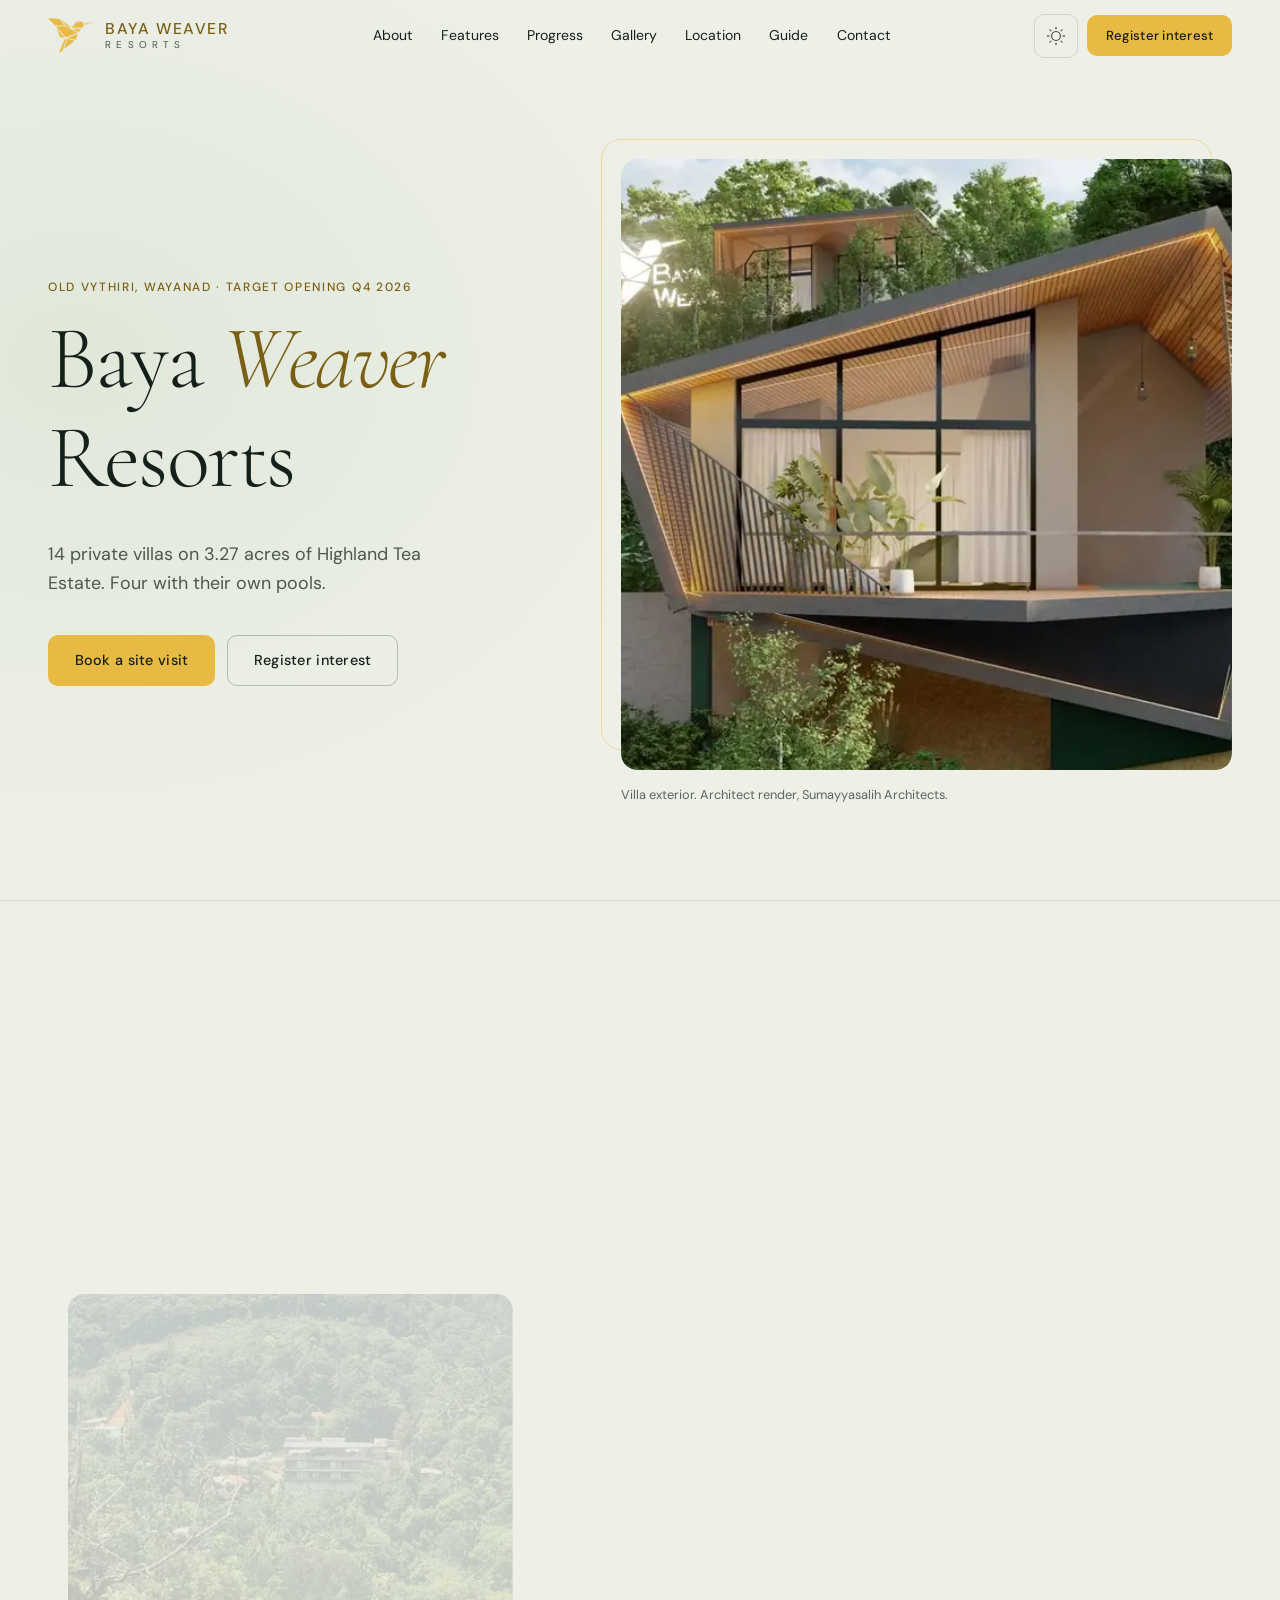
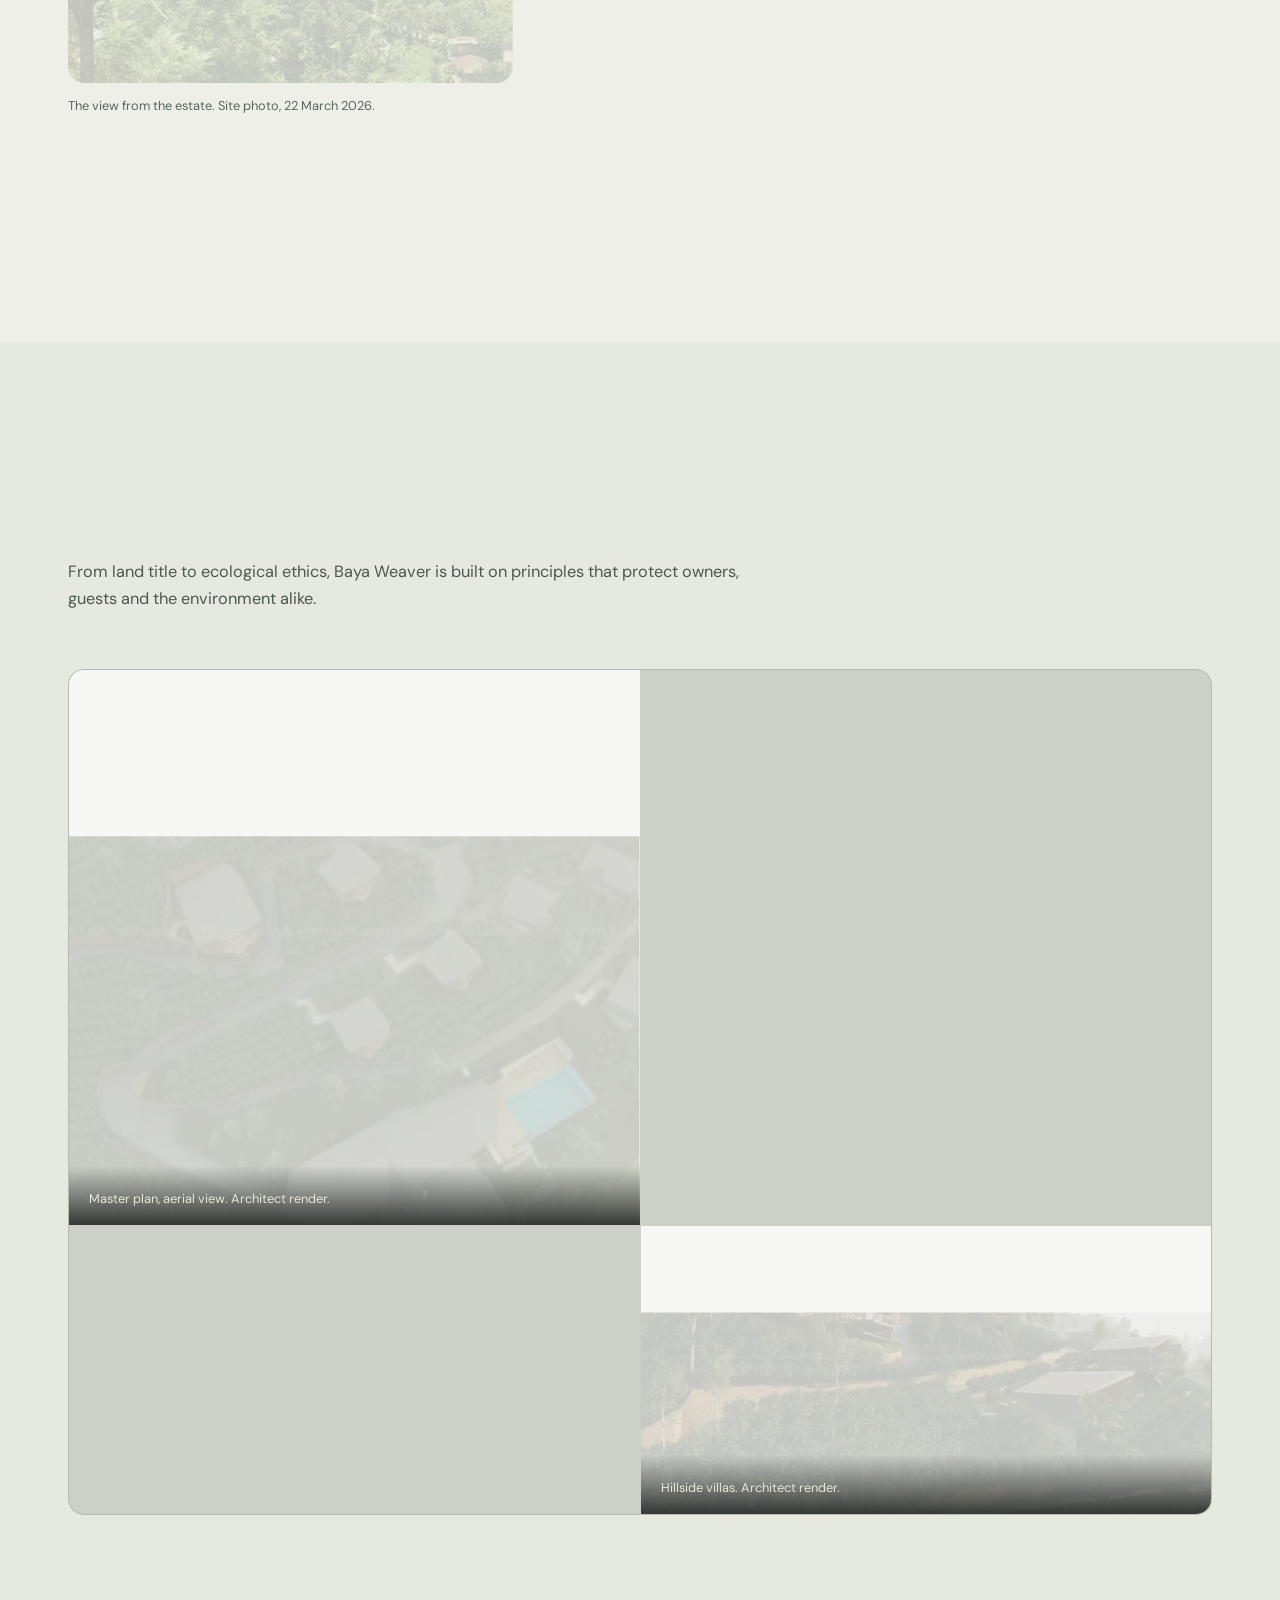
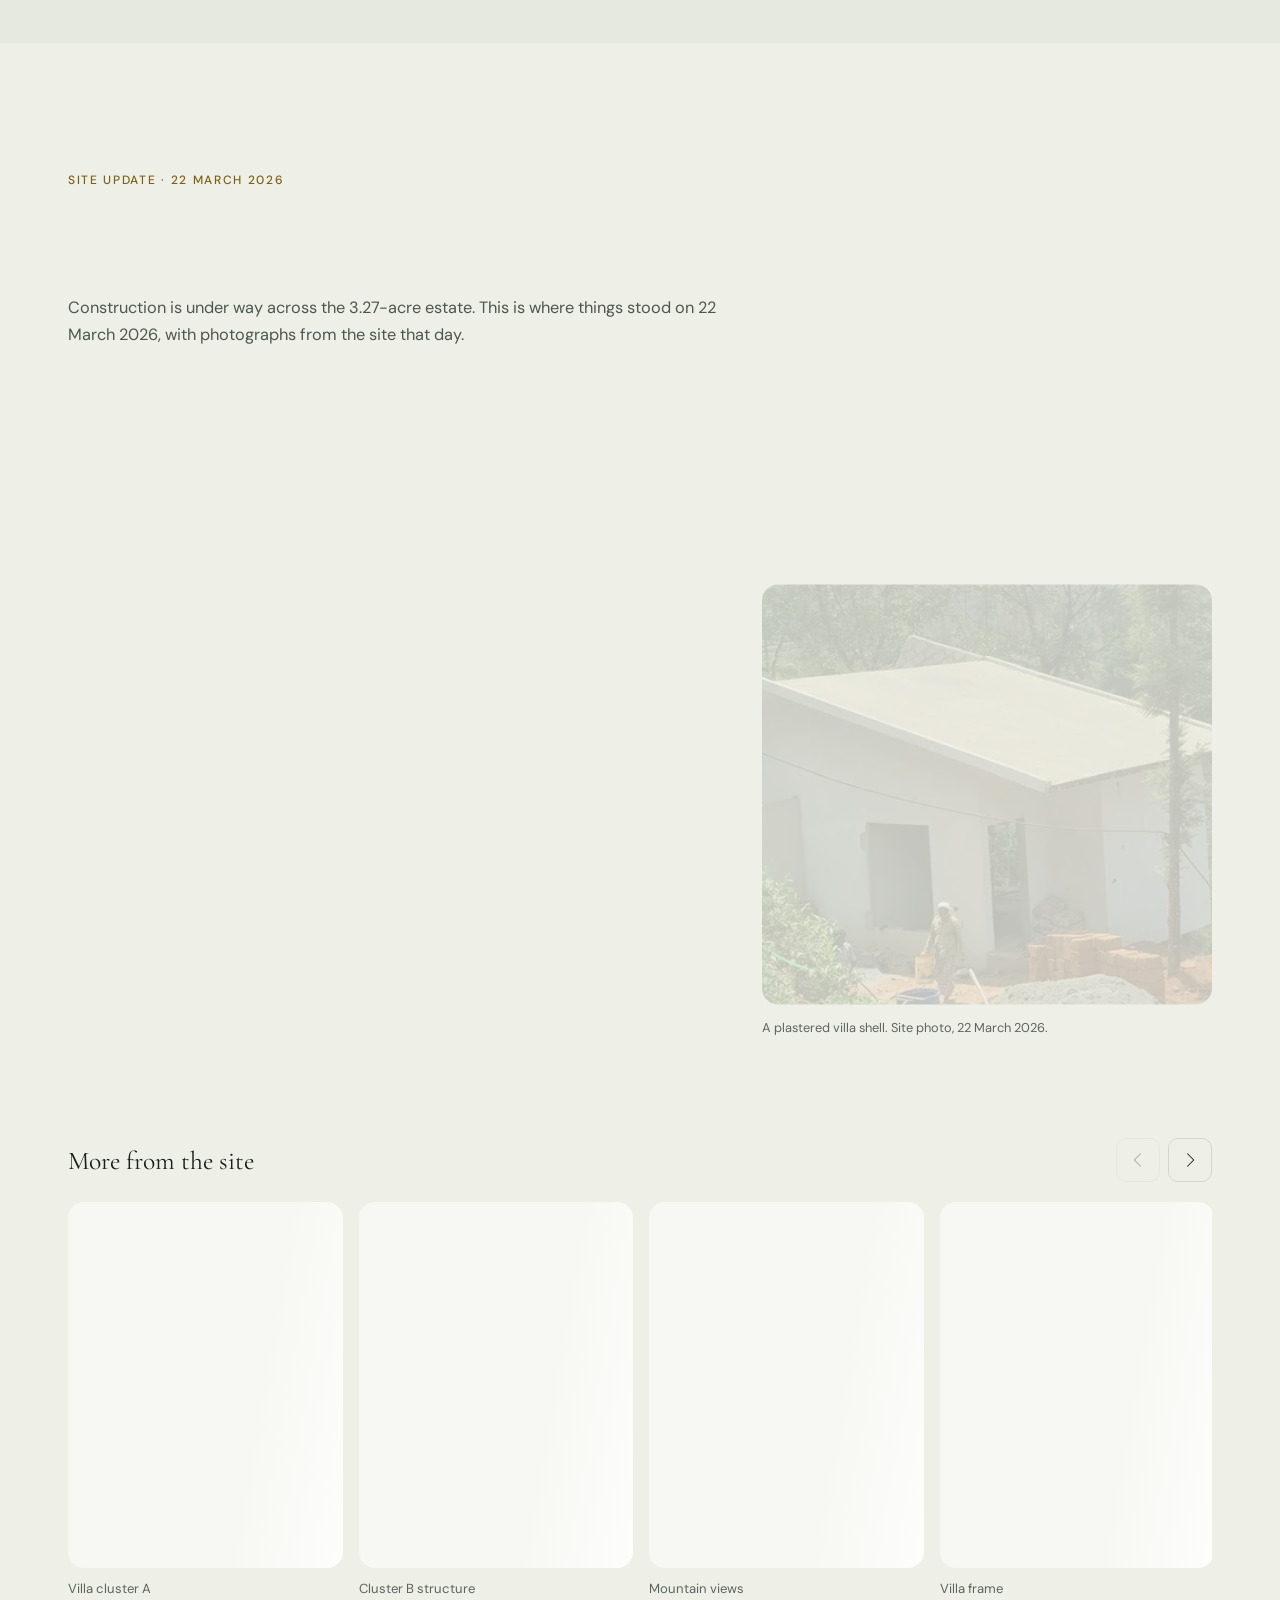
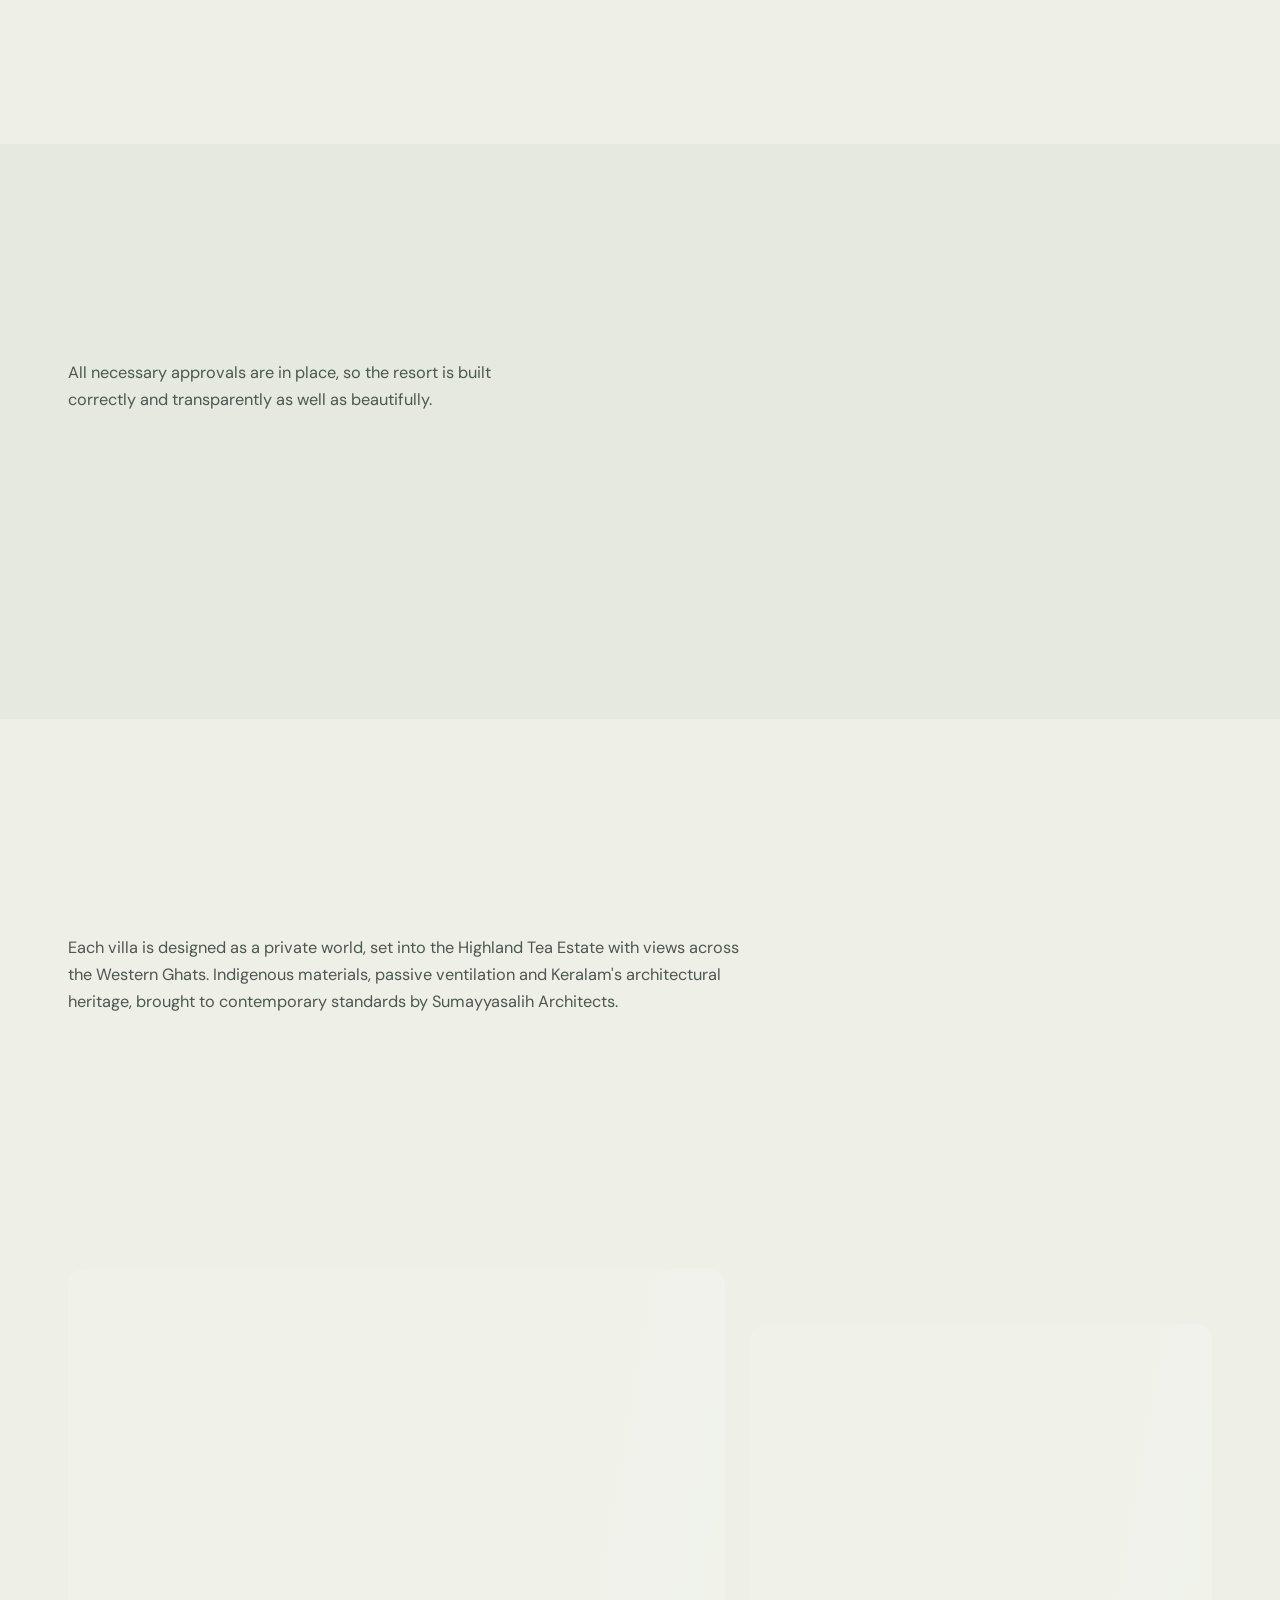
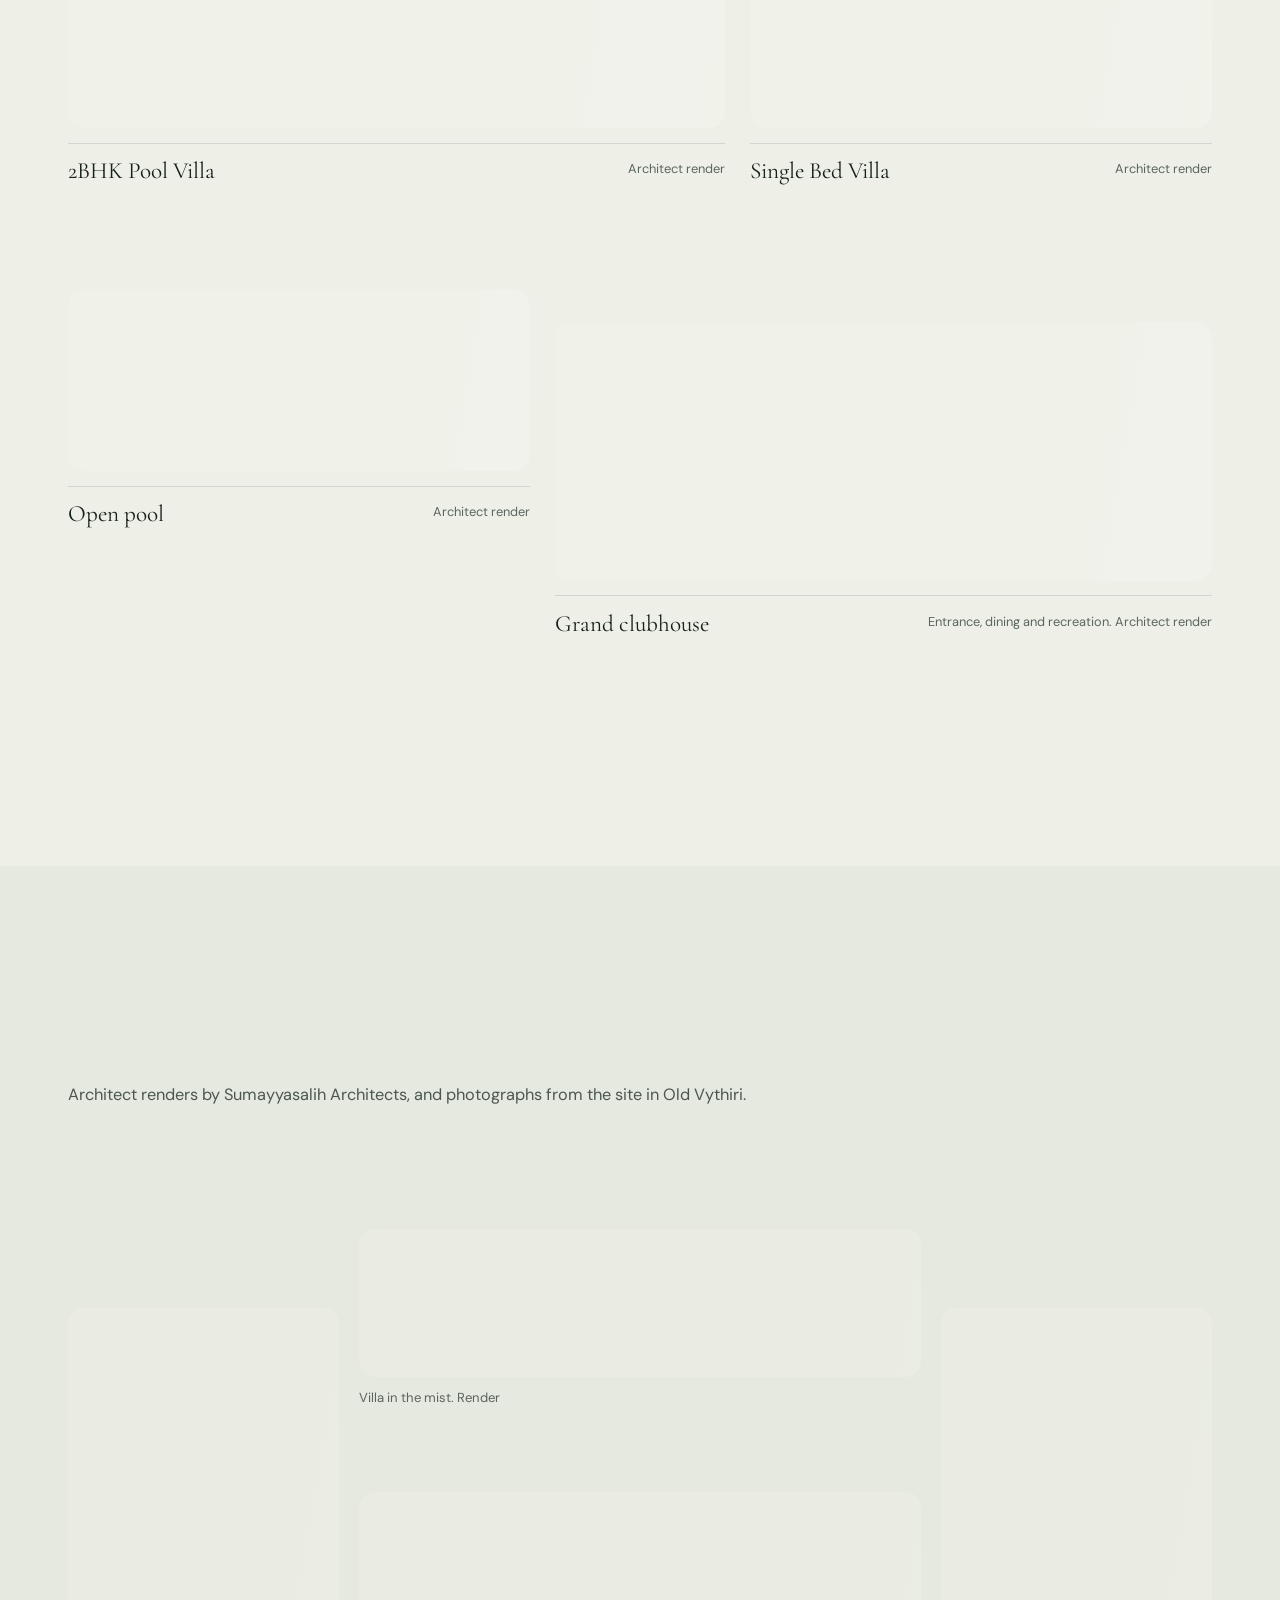
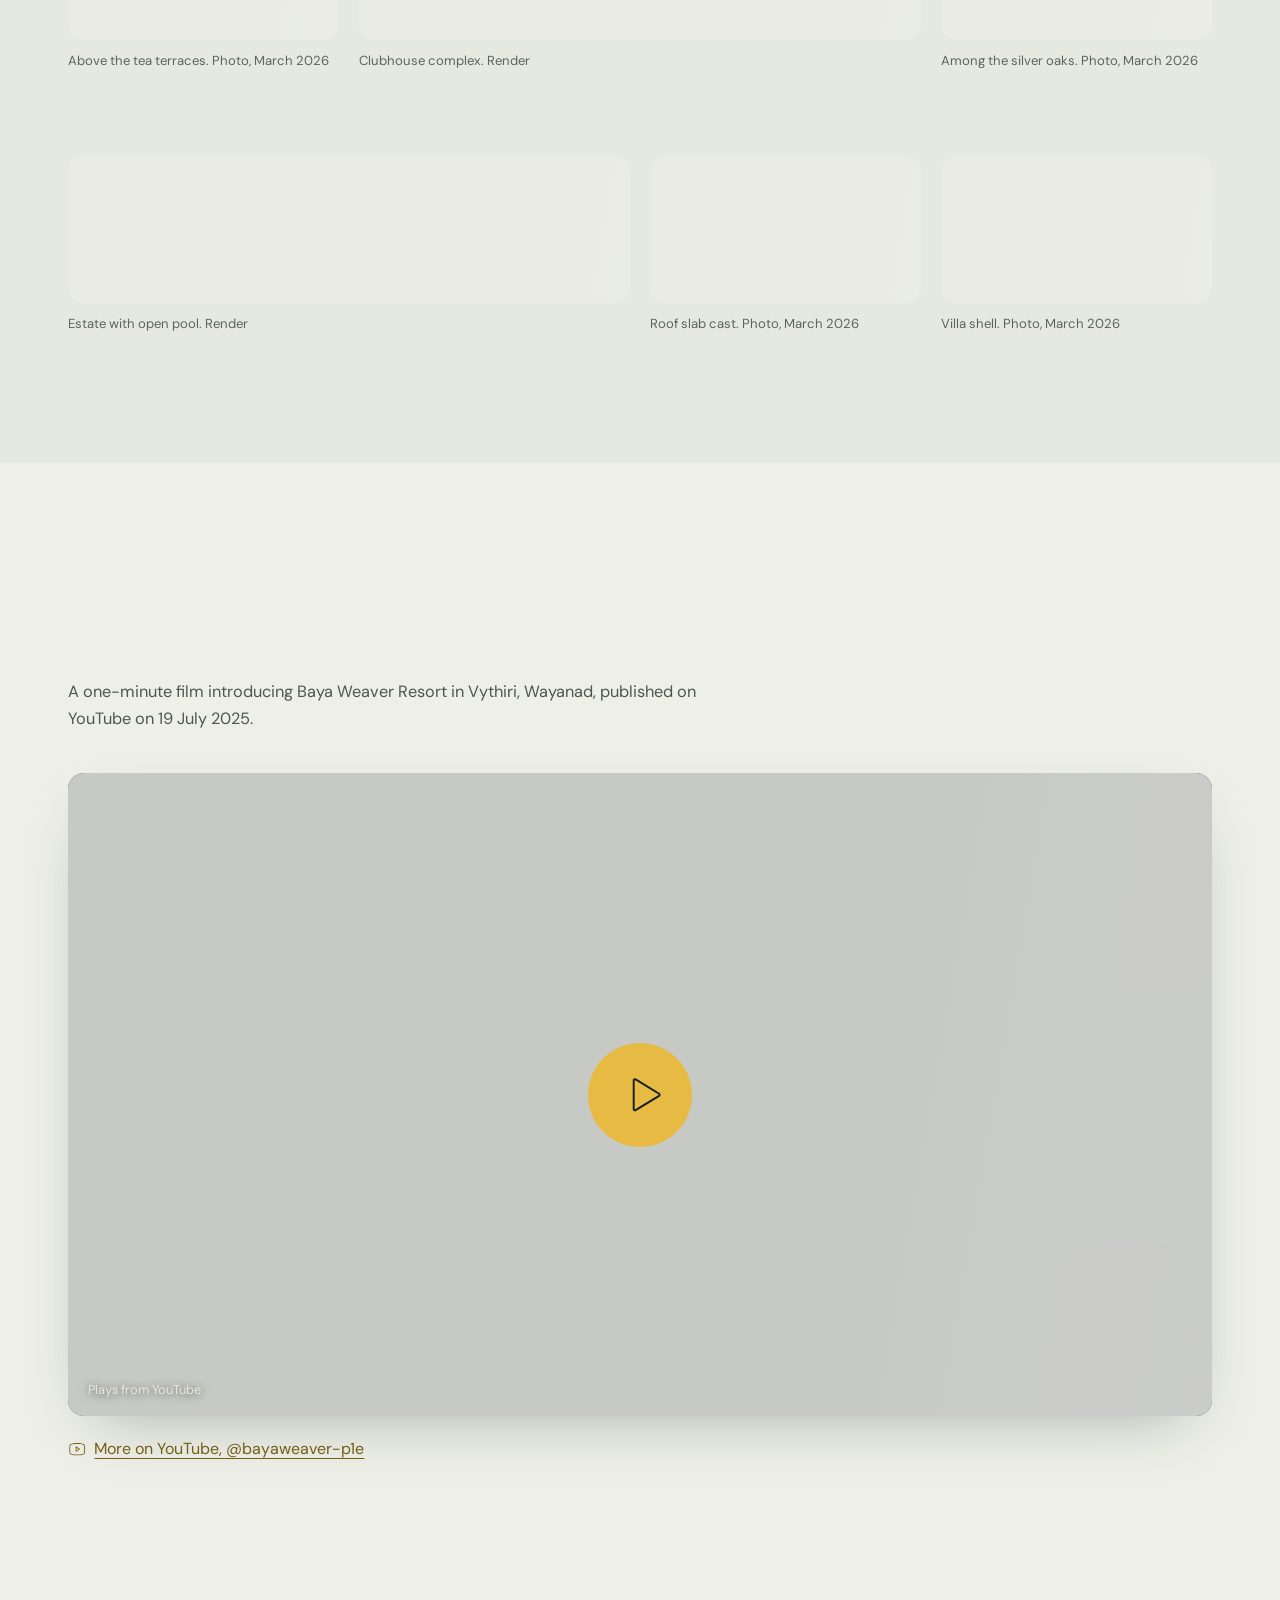
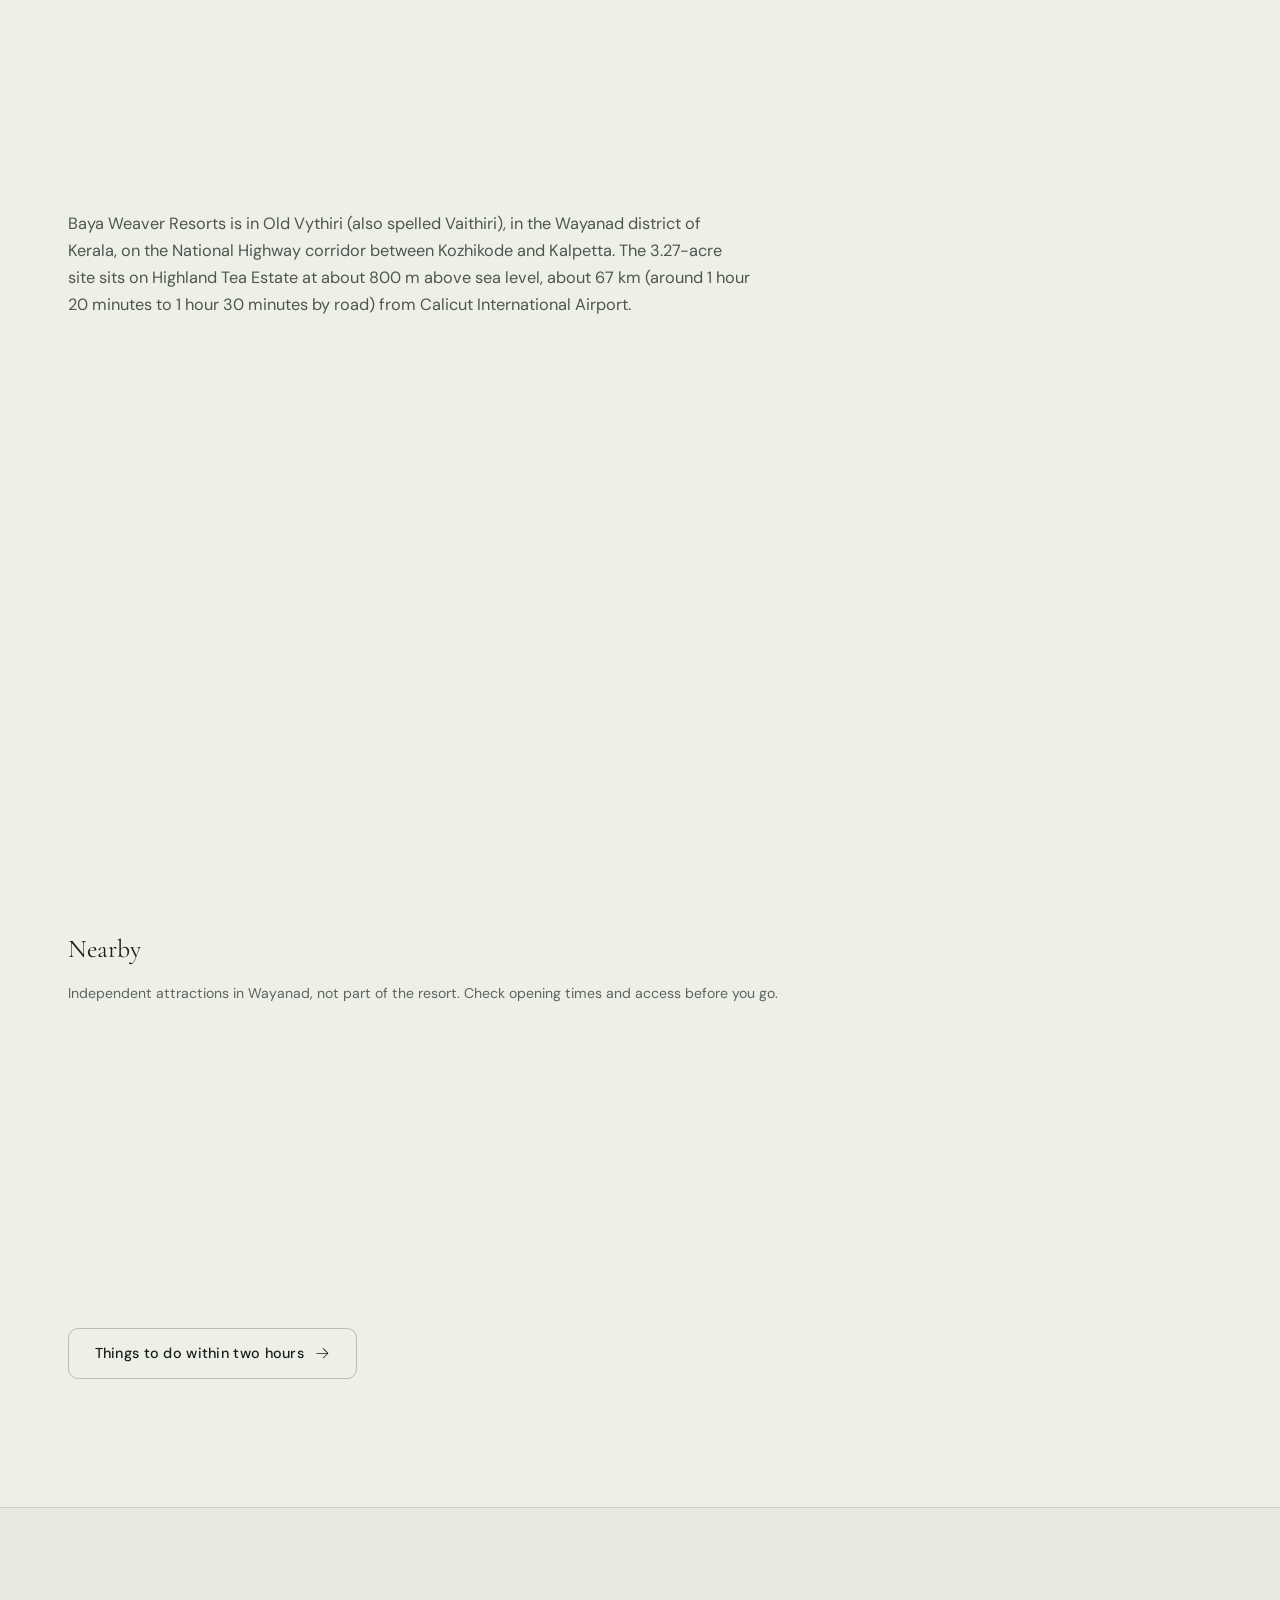
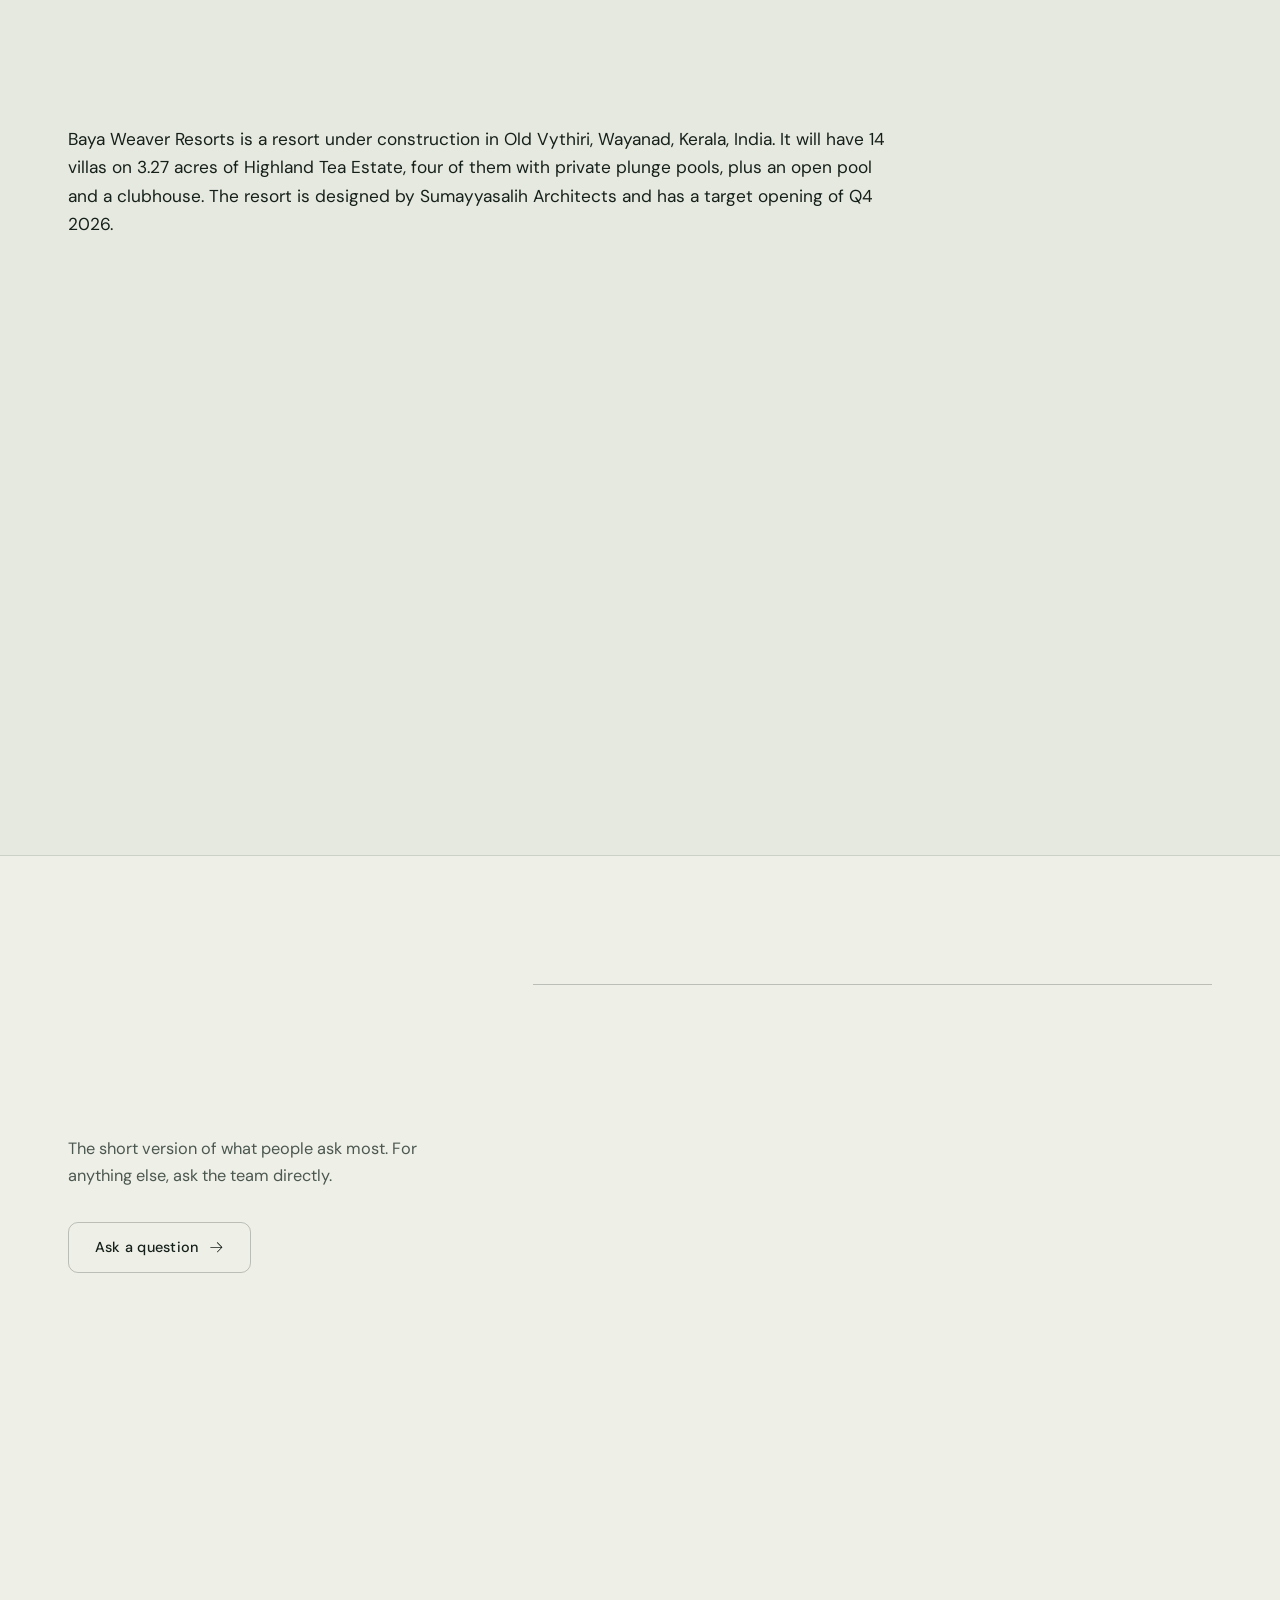
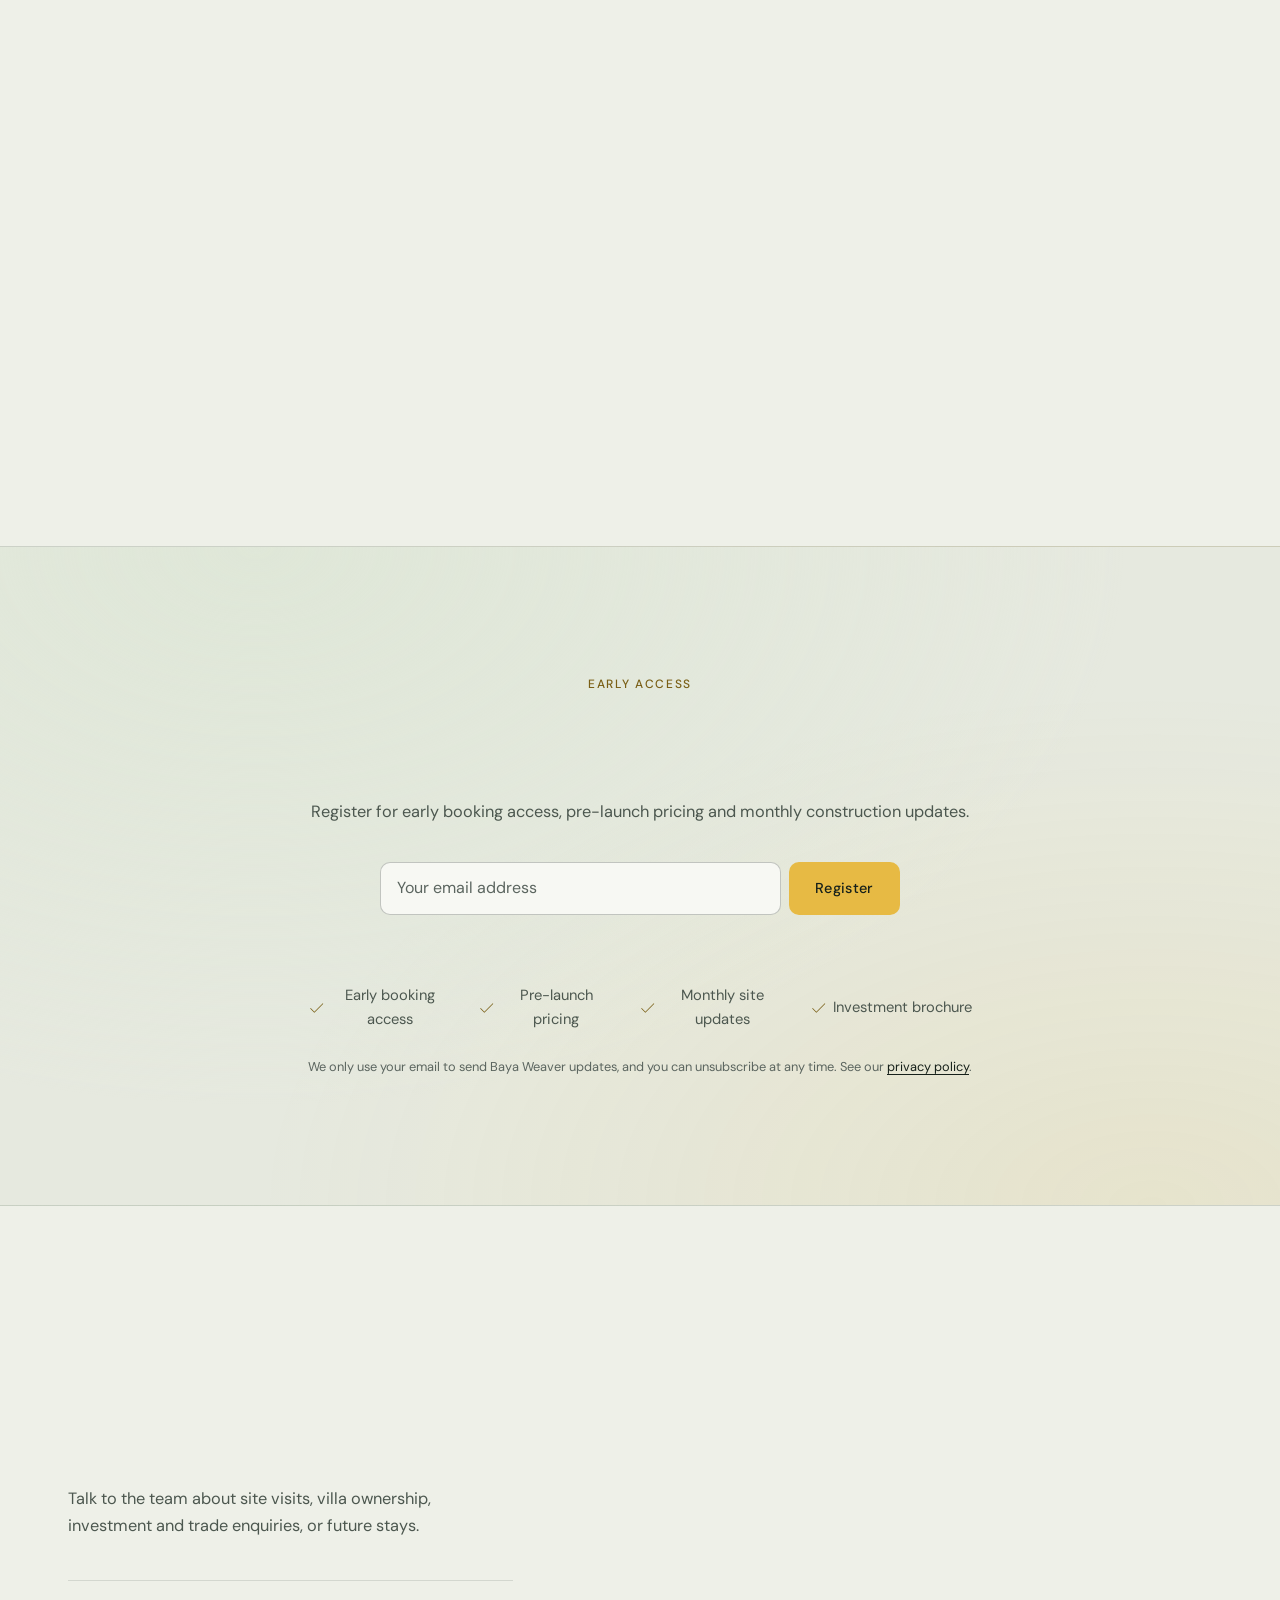
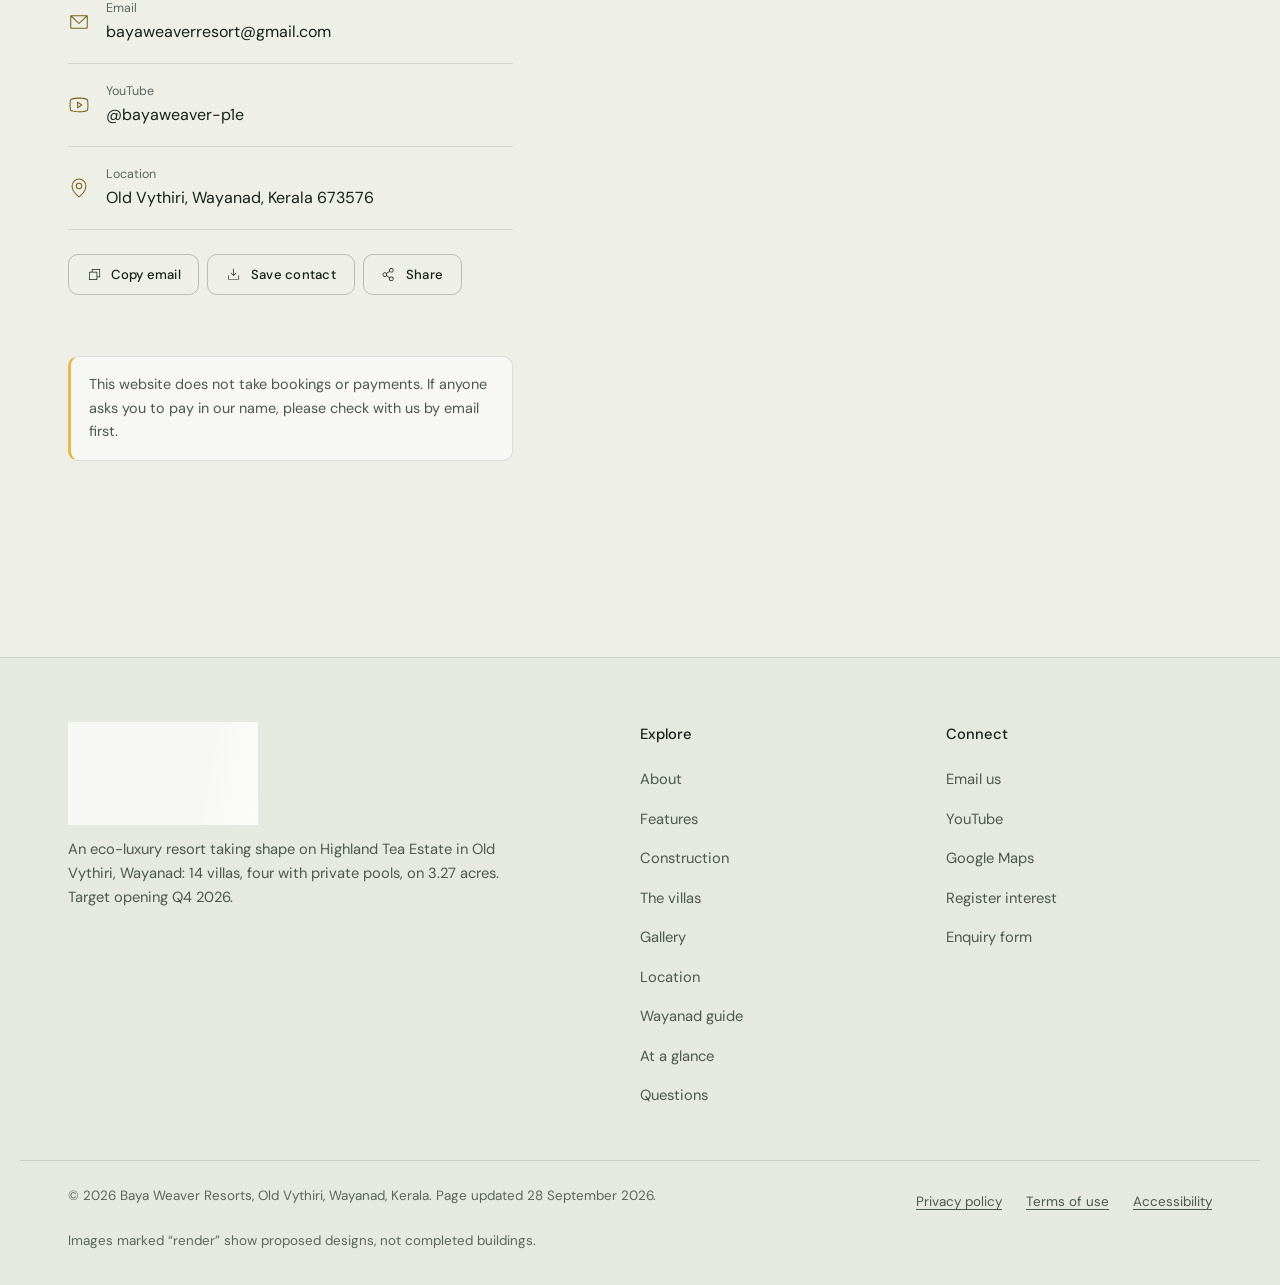
==== commit c9fc10db: "Keep photos fixed in their frames while scrolling - Remove the hero image drift: it slid the photo u" ====
--- a/index.html
+++ b/index.html
@@ -1,1289 +1,1289 @@
-<!DOCTYPE html>
-<html lang="en-IN">
-
-<head>
-  <meta charset="UTF-8">
-  <meta name="viewport" content="width=device-width, initial-scale=1">
-  <title>Baya Weaver Resorts | Pool Villa Resort in Vythiri, Wayanad</title>
-  <meta name="description"
-    content="14 villas, four with private pools, on 3.27 acres of tea estate in Old Vythiri, Wayanad, Kerala. Under construction, target opening Q4 2026.">
-  <meta name="robots" content="index, follow">
-  <link rel="canonical" href="https://afinz0z.github.io/Baya-Weaver-Website/">
-  <link rel="alternate" hreflang="en-IN" href="https://afinz0z.github.io/Baya-Weaver-Website/">
-  <link rel="alternate" hreflang="x-default" href="https://afinz0z.github.io/Baya-Weaver-Website/">
-
-  <!-- Social sharing -->
-  <meta property="og:type" content="website">
-  <meta property="og:site_name" content="Baya Weaver Resorts">
-  <meta property="og:title" content="Baya Weaver Resorts | Pool Villa Resort in Vythiri, Wayanad">
-  <meta property="og:description"
-    content="14 villas, four with private pools, on 3.27 acres of tea estate in Old Vythiri, Wayanad, Kerala. Under construction, target opening Q4 2026.">
-  <meta property="og:url" content="https://afinz0z.github.io/Baya-Weaver-Website/">
-  <meta property="og:image" content="https://afinz0z.github.io/Baya-Weaver-Website/images/site/og-baya-weaver.jpg">
-  <meta property="og:image:width" content="1200">
-  <meta property="og:image:height" content="630">
-  <meta property="og:image:alt" content="Baya Weaver Resorts logo over an architect render of villas among tea bushes on a Wayanad hillside">
-  <meta property="og:locale" content="en_IN">
-  <meta name="twitter:card" content="summary_large_image">
-  <meta name="twitter:title" content="Baya Weaver Resorts | Pool Villa Resort in Vythiri, Wayanad">
-  <meta name="twitter:description"
-    content="14 villas, four with private pools, on 3.27 acres of tea estate in Old Vythiri, Wayanad, Kerala. Under construction, target opening Q4 2026.">
-  <meta name="twitter:image" content="https://afinz0z.github.io/Baya-Weaver-Website/images/site/og-baya-weaver.jpg">
-  <meta name="theme-color" content="#0f1612" media="(prefers-color-scheme: dark)">
-  <meta name="theme-color" content="#eef0e8" media="(prefers-color-scheme: light)">
-
-  <meta name="geo.region" content="IN-KL">
-  <meta name="geo.placename" content="Old Vythiri, Wayanad">
-  <meta name="geo.position" content="11.535045;76.038681">
-  <meta name="ICBM" content="11.535045, 76.038681">
-
-  <script type="application/ld+json">
-{
-  "@context": "https://schema.org",
-  "@graph": [
-    {
-      "@type": "Organization",
-      "@id": "https://afinz0z.github.io/Baya-Weaver-Website/#org",
-      "name": "Baya Weaver Resorts",
-      "alternateName": "Baya Weaver Resort",
-      "url": "https://afinz0z.github.io/Baya-Weaver-Website/",
-      "logo": {
-        "@type": "ImageObject",
-        "url": "https://afinz0z.github.io/Baya-Weaver-Website/images/logo.png",
-        "width": 1200,
-        "height": 648
-      },
-      "email": "bayaweaverresort@gmail.com",
-      "address": {
-        "@type": "PostalAddress",
-        "addressLocality": "Vythiri",
-        "addressRegion": "Kerala",
-        "postalCode": "673576",
-        "addressCountry": "IN"
-      },
-      "sameAs": [
-        "https://www.youtube.com/@Bayaweaver-p1e"
-      ],
-      "contactPoint": {
-        "@type": "ContactPoint",
-        "contactType": "Enquiries",
-        "email": "bayaweaverresort@gmail.com",
-        "availableLanguage": [
-          "en"
-        ]
-      },
-      "image": "https://afinz0z.github.io/Baya-Weaver-Website/images/icon-512.png"
-    },
-    {
-      "@type": "WebSite",
-      "@id": "https://afinz0z.github.io/Baya-Weaver-Website/#website",
-      "url": "https://afinz0z.github.io/Baya-Weaver-Website/",
-      "name": "Baya Weaver Resorts",
-      "alternateName": "Baya Weaver Resort",
-      "inLanguage": "en-IN",
-      "publisher": {
-        "@id": "https://afinz0z.github.io/Baya-Weaver-Website/#org"
-      }
-    },
-    {
-      "@type": "Resort",
-      "@id": "https://afinz0z.github.io/Baya-Weaver-Website/#resort",
-      "name": "Baya Weaver Resorts",
-      "alternateName": [
-        "Baya Weaver Resort",
-        "Bayaweaver Resort",
-        "Baya Weaver Resort Vythiri",
-        "Baya Weaver Resort Wayanad",
-        "ബയ വീവർ റിസോർട്ട്"
-      ],
-      "disambiguatingDescription": "A resort in Wayanad, Kerala; not the baya weaver bird (Ploceus philippinus).",
-      "description": "Baya Weaver Resorts is a new resort under construction in Old Vythiri, Wayanad, Kerala, India. It will have 14 villas on 3.27 acres of Highland Tea Estate, four of them with private plunge pools, plus an open pool and a clubhouse. The resort is designed by Sumayyasalih Architects and has a target opening of Q4 2026.",
-      "url": "https://afinz0z.github.io/Baya-Weaver-Website/",
-      "image": [
-        "https://afinz0z.github.io/Baya-Weaver-Website/images/site/og-baya-weaver.jpg",
-        "https://afinz0z.github.io/Baya-Weaver-Website/images/site/render-master-plan-aerial.webp",
-        "https://afinz0z.github.io/Baya-Weaver-Website/images/site/render-villa-facade.webp"
-      ],
-      "email": "bayaweaverresort@gmail.com",
-      "parentOrganization": {
-        "@id": "https://afinz0z.github.io/Baya-Weaver-Website/#org"
-      },
-      "address": {
-        "@type": "PostalAddress",
-        "streetAddress": "Old Vythiri",
-        "addressLocality": "Vythiri",
-        "addressRegion": "Kerala",
-        "postalCode": "673576",
-        "addressCountry": "IN"
-      },
-      "geo": {
-        "@type": "GeoCoordinates",
-        "latitude": 11.535045,
-        "longitude": 76.038681
-      },
-      "containedInPlace": {
-        "@type": "AdministrativeArea",
-        "name": "Wayanad",
-        "containedInPlace": {
-          "@type": "State",
-          "name": "Kerala",
-          "containedInPlace": {
-            "@type": "Country",
-            "name": "India"
-          }
-        }
-      },
-      "hasMap": "https://maps.app.goo.gl/iyfaohvVfE9AvDzk8",
-      "numberOfRooms": 14,
-      "amenityFeature": [
-        {
-          "@type": "LocationFeatureSpecification",
-          "name": "Private plunge pools (4 villas)",
-          "value": true
-        },
-        {
-          "@type": "LocationFeatureSpecification",
-          "name": "Open pool",
-          "value": true
-        },
-        {
-          "@type": "LocationFeatureSpecification",
-          "name": "Clubhouse",
-          "value": true
-        }
-      ],
-      "containsPlace": [
-        {
-          "@type": "Accommodation",
-          "name": "2BHK Pool Villa",
-          "numberOfBedrooms": 2,
-          "image": "https://afinz0z.github.io/Baya-Weaver-Website/images/site/render-2bhk-pool-villa.webp"
-        },
-        {
-          "@type": "Accommodation",
-          "name": "Single Bed Villa",
-          "image": "https://afinz0z.github.io/Baya-Weaver-Website/images/site/render-single-bed-villa.webp"
-        }
-      ],
-      "subjectOf": {
-        "@id": "https://afinz0z.github.io/Baya-Weaver-Website/#video"
-      },
-      "keywords": "resort in Wayanad, Vythiri resort, pool villas Wayanad, private pool villa Kerala, tea estate resort, eco resort Wayanad, new resort Wayanad 2026"
-    },
-    {
-      "@type": "VideoObject",
-      "@id": "https://afinz0z.github.io/Baya-Weaver-Website/#video",
-      "name": "Baya Weaver Resort, Vythiri, Wayanad, Kerala",
-      "description": "A one-minute film introducing Baya Weaver Resort, coming soon in Vythiri, Wayanad, Kerala.",
-      "thumbnailUrl": "https://i.ytimg.com/vi/F8X-mcABL8U/hqdefault.jpg",
-      "uploadDate": "2025-07-19T08:45:01-07:00",
-      "duration": "PT1M1S",
-      "embedUrl": "https://www.youtube-nocookie.com/embed/F8X-mcABL8U",
-      "contentUrl": "https://www.youtube.com/watch?v=F8X-mcABL8U",
-      "publisher": {
-        "@id": "https://afinz0z.github.io/Baya-Weaver-Website/#org"
-      }
-    },
-    {
-      "@type": "WebPage",
-      "@id": "https://afinz0z.github.io/Baya-Weaver-Website/#webpage",
-      "url": "https://afinz0z.github.io/Baya-Weaver-Website/",
-      "name": "Baya Weaver Resorts | Pool Villa Resort in Vythiri, Wayanad",
-      "description": "14 villas, four with private pools, on 3.27 acres of tea estate in Old Vythiri, Wayanad, Kerala. Under construction, target opening Q4 2026.",
-      "isPartOf": {
-        "@id": "https://afinz0z.github.io/Baya-Weaver-Website/#website"
-      },
-      "about": {
-        "@id": "https://afinz0z.github.io/Baya-Weaver-Website/#resort"
-      },
-      "inLanguage": "en-IN",
-      "primaryImageOfPage": {
-        "@type": "ImageObject",
-        "url": "https://afinz0z.github.io/Baya-Weaver-Website/images/site/og-baya-weaver.jpg",
-        "width": 1200,
-        "height": 630
-      },
-      "datePublished": "2026-03-24",
-      "dateModified": "2026-09-28",
-      "mentions": [
-        {
-          "@type": "TouristAttraction",
-          "name": "Pookode Lake",
-          "containedInPlace": {
-            "@type": "AdministrativeArea",
-            "name": "Wayanad",
-            "containedInPlace": {
-              "@type": "State",
-              "name": "Kerala",
-              "containedInPlace": {
-                "@type": "Country",
-                "name": "India"
-              }
-            }
-          }
-        },
-        {
-          "@type": "TouristAttraction",
-          "name": "Lakkidi View Point",
-          "containedInPlace": {
-            "@type": "AdministrativeArea",
-            "name": "Wayanad",
-            "containedInPlace": {
-              "@type": "State",
-              "name": "Kerala",
-              "containedInPlace": {
-                "@type": "Country",
-                "name": "India"
-              }
-            }
-          }
-        },
-        {
-          "@type": "TouristAttraction",
-          "name": "Chembra Peak",
-          "containedInPlace": {
-            "@type": "AdministrativeArea",
-            "name": "Wayanad",
-            "containedInPlace": {
-              "@type": "State",
-              "name": "Kerala",
-              "containedInPlace": {
-                "@type": "Country",
-                "name": "India"
-              }
-            }
-          }
-        },
-        {
-          "@type": "TouristAttraction",
-          "name": "Banasura Sagar Dam",
-          "containedInPlace": {
-            "@type": "AdministrativeArea",
-            "name": "Wayanad",
-            "containedInPlace": {
-              "@type": "State",
-              "name": "Kerala",
-              "containedInPlace": {
-                "@type": "Country",
-                "name": "India"
-              }
-            }
-          }
-        },
-        {
-          "@type": "TouristAttraction",
-          "name": "Edakkal Caves",
-          "containedInPlace": {
-            "@type": "AdministrativeArea",
-            "name": "Wayanad",
-            "containedInPlace": {
-              "@type": "State",
-              "name": "Kerala",
-              "containedInPlace": {
-                "@type": "Country",
-                "name": "India"
-              }
-            }
-          }
-        },
-        {
-          "@type": "TouristAttraction",
-          "name": "Soochipara Falls",
-          "containedInPlace": {
-            "@type": "AdministrativeArea",
-            "name": "Wayanad",
-            "containedInPlace": {
-              "@type": "State",
-              "name": "Kerala",
-              "containedInPlace": {
-                "@type": "Country",
-                "name": "India"
-              }
-            }
-          }
-        },
-        {
-          "@type": "TouristAttraction",
-          "name": "Ennooru Tribal Heritage Village",
-          "containedInPlace": {
-            "@type": "AdministrativeArea",
-            "name": "Wayanad",
-            "containedInPlace": {
-              "@type": "State",
-              "name": "Kerala",
-              "containedInPlace": {
-                "@type": "Country",
-                "name": "India"
-              }
-            }
-          }
-        }
-      ],
-      "keywords": "resort in Wayanad, Vythiri resort, pool villas Wayanad, private pool villa Kerala, tea estate resort, eco resort Wayanad, new resort Wayanad 2026"
-    },
-    {
-      "@type": "FAQPage",
-      "@id": "https://afinz0z.github.io/Baya-Weaver-Website/#faq",
-      "isPartOf": {
-        "@id": "https://afinz0z.github.io/Baya-Weaver-Website/#webpage"
-      },
-      "mainEntity": [
-        {
-          "@type": "Question",
-          "name": "What is Baya Weaver Resorts?",
-          "acceptedAnswer": {
-            "@type": "Answer",
-            "text": "Baya Weaver Resorts is a new resort under construction in Old Vythiri, Wayanad, Kerala, India. It will have 14 villas on 3.27 acres of Highland Tea Estate, four of them with private plunge pools, plus an open pool and a clubhouse. The resort is designed by Sumayyasalih Architects and has a target opening of Q4 2026."
-          }
-        },
-        {
-          "@type": "Question",
-          "name": "Is Baya Weaver Resorts open yet?",
-          "acceptedAnswer": {
-            "@type": "Answer",
-            "text": "Not yet. The resort is under construction in Old Vythiri, Wayanad, with a target opening of Q4 2026. The latest site update on this page is dated 22 March 2026."
-          }
-        },
-        {
-          "@type": "Question",
-          "name": "Can I book a stay?",
-          "acceptedAnswer": {
-            "@type": "Answer",
-            "text": "Bookings are not open yet. Register your interest to hear first when they open, or send a future-stay enquiry through the form."
-          }
-        },
-        {
-          "@type": "Question",
-          "name": "How much will a stay cost?",
-          "acceptedAnswer": {
-            "@type": "Answer",
-            "text": "Room rates have not been published yet. Register your interest to receive pre-launch pricing when it is announced."
-          }
-        },
-        {
-          "@type": "Question",
-          "name": "Can I visit the site before it opens?",
-          "acceptedAnswer": {
-            "@type": "Answer",
-            "text": "Yes. Choose “Book a site visit” in the enquiry form and add your preferred dates, and the team will get back to you to arrange it."
-          }
-        },
-        {
-          "@type": "Question",
-          "name": "Who is the resort for?",
-          "acceptedAnswer": {
-            "@type": "Answer",
-            "text": "Baya Weaver is planned for families, couples and nature lovers looking for a quiet highland stay in Wayanad, among tea gardens and forest in the Western Ghats."
-          }
-        },
-        {
-          "@type": "Question",
-          "name": "How many villas are there, and which have private pools?",
-          "acceptedAnswer": {
-            "@type": "Answer",
-            "text": "There are 14 villas on 3.27 acres. Four villas have their own private plunge pools, and one open pool serves the wider resort. The designs shown include the 2BHK Pool Villa and the Single Bed Villa."
-          }
-        },
-        {
-          "@type": "Question",
-          "name": "What facilities will the resort have?",
-          "acceptedAnswer": {
-            "@type": "Answer",
-            "text": "Alongside the 14 villas, the resort plans an open pool and a central clubhouse for dining, gatherings and recreation. Four villas have private plunge pools. The design includes native landscaping, solar integration and rainwater harvesting."
-          }
-        },
-        {
-          "@type": "Question",
-          "name": "Where is the resort and how do I get there?",
-          "acceptedAnswer": {
-            "@type": "Answer",
-            "text": "Old Vythiri, Wayanad District, Kerala 673576, on the National Highway corridor. Calicut International Airport is about 67 km away (around 1 hour 20 minutes to 1 hour 30 minutes by road). By road it is about 60 km from Kozhikode, 150 km from Mysore and 295 km from Bangalore via NH766."
-          }
-        },
-        {
-          "@type": "Question",
-          "name": "Is Vythiri the same as Vaithiri?",
-          "acceptedAnswer": {
-            "@type": "Answer",
-            "text": "Yes. Vythiri is also spelled Vaithiri. Old Vythiri is part of the Vythiri area in Wayanad district, Kerala, on the road between Kozhikode and Kalpetta."
-          }
-        },
-        {
-          "@type": "Question",
-          "name": "Who designed the resort?",
-          "acceptedAnswer": {
-            "@type": "Answer",
-            "text": "Sumayyasalih Architects. Images marked “render” on this site are their architectural renders of proposed designs, not photographs of finished buildings."
-          }
-        },
-        {
-          "@type": "Question",
-          "name": "Can I own or invest in a villa?",
-          "acceptedAnswer": {
-            "@type": "Answer",
-            "text": "The team welcomes enquiries about villa ownership and investment and shares details directly. Nothing on this website is an offer. Choose “Villa ownership” or “Investment opportunity” in the form, or request the brochure."
-          }
-        },
-        {
-          "@type": "Question",
-          "name": "How do I get construction updates?",
-          "acceptedAnswer": {
-            "@type": "Answer",
-            "text": "Register your email in the “Be the first to know” section to receive monthly construction updates. You can unsubscribe at any time."
-          }
-        },
-        {
-          "@type": "Question",
-          "name": "How do I contact Baya Weaver Resorts?",
-          "acceptedAnswer": {
-            "@type": "Answer",
-            "text": "Email bayaweaverresort@gmail.com or use the enquiry form on this page, choosing the type of enquiry. The team replies by email."
-          }
-        }
-      ]
-    }
-  ]
-}
-  </script>
-
-  <meta http-equiv="Content-Security-Policy"
-    content="default-src 'self'; script-src 'self'; style-src 'self'; img-src 'self' data:; font-src 'self'; connect-src 'self' https://formspree.io; frame-src https://www.youtube-nocookie.com https://www.google.com https://maps.google.com; form-action 'self' https://formspree.io; base-uri 'self'; object-src 'none'">
-  <meta name="referrer" content="strict-origin-when-cross-origin">
-  <script src="js/theme.js?v=5"></script>
-
-  <link rel="icon" href="favicon.ico" sizes="48x48">
-  <link rel="icon" href="images/favicon.svg" type="image/svg+xml">
-  <link rel="icon" href="images/icon-192.png" type="image/png" sizes="192x192">
-  <link rel="apple-touch-icon" href="images/apple-touch-icon.png">
-  <link rel="manifest" href="site.webmanifest">
-  <link rel="preload" href="fonts/cormorant-garamond-latin-300-normal.woff2" as="font" type="font/woff2" crossorigin>
-  <link rel="preload" href="fonts/dm-sans-latin-400-normal.woff2" as="font" type="font/woff2" crossorigin>
-  <link rel="stylesheet" href="css/site.css?v=8">
-</head>
-
-<body>
-  <div class="scroll-progress" aria-hidden="true"></div>
-  <a class="skip-link" href="#main">Skip to content</a>
-
-  <!-- NAVBAR -->
-  <header class="navbar" id="navbar">
-    <a href="#top" class="brand">
-      <svg class="brand-mark" viewBox="0 0 541.2 411.2" xmlns="http://www.w3.org/2000/svg" aria-hidden="true" fill="currentColor"><path d="M314.8 265.0 225.5 245.5 189.0 362.8Z"/><path d="M215.2 245.2 193.0 251.8 128.5 410.8 171.2 383.2Z"/><path d="M350.5 186.5 229.0 236.5 326.2 254.5Z"/><path d="M389.2 130.8 292.0 132.2 356.8 166.0Z"/><path d="M98.2 122.5 145.5 228.8 198.0 231.0Z"/><path d="M91.2 98.5 212.2 229.0 346.8 173.5 205.0 97.2Z"/><path d="M541.0 51.8 423.5 62.2 421.8 72.0 427.0 77.5Z"/><path d="M415.0 62.2 394.0 40.5 328.0 48.0 278.0 120.0 405.0 115.0 416.5 92.8Z"/><path d="M159.2 21.2 204.2 88.8 257.5 114.0 268.8 111.0Z"/><path d="M0.0 1.5 81.0 87.5 192.8 88.2 141.0 13.2Z"/></svg>
-      <span class="brand-text">
-        <span class="brand-name">Baya Weaver</span>
-        <span class="brand-sub">Resorts</span>
-      </span>
-    </a>
-
-    <nav class="nav-links" aria-label="Primary">
-      <a href="#about">About</a>
-      <a href="#features">Features</a>
-      <a href="#progress">Progress</a>
-      <a href="#gallery">Gallery</a>
-      <a href="#location">Location</a>
-      <a href="wayanad-guide.html">Guide</a>
-      <a href="#contact">Contact</a>
-    </nav>
-
-    <div class="nav-actions">
-      <button class="icon-btn" id="themeToggle" type="button" aria-label="Switch to light theme">
-        <svg class="i theme-i-dark" aria-hidden="true"><use href="images/icons.svg#i-moon"></use></svg>
-        <svg class="i theme-i-light" aria-hidden="true"><use href="images/icons.svg#i-sun"></use></svg>
-      </button>
-      <a class="btn btn-primary btn-sm nav-cta" href="#newsletter-section">Register interest</a>
-      <button class="icon-btn hamburger" id="hamburger" type="button" aria-label="Open menu" aria-expanded="false"
-        aria-controls="mobileMenu">
-        <svg class="i i-open" aria-hidden="true"><use href="images/icons.svg#i-list"></use></svg>
-        <svg class="i i-close" aria-hidden="true"><use href="images/icons.svg#i-x"></use></svg>
-      </button>
-    </div>
-  </header>
-
-  <!-- Mobile menu -->
-  <nav class="mobile-menu" id="mobileMenu" aria-label="Mobile" inert>
-    <a href="#about">About</a>
-    <a href="#features">Features</a>
-    <a href="#progress">Progress</a>
-    <a href="#gallery">Gallery</a>
-    <a href="#location">Location</a>
-    <a href="wayanad-guide.html">Guide</a>
-    <a href="#contact">Contact</a>
-    <a class="btn btn-primary" href="#newsletter-section">Register interest</a>
-  </nav>
-
-  <main id="main">
-    <!-- HERO -->
-    <section class="hero" id="top" aria-labelledby="hero-title">
-      <div class="hero-copy">
-        <p class="eyebrow hero-eyebrow">Old Vythiri, Wayanad · Target opening Q4 2026</p>
-        <h1 class="hero-title" id="hero-title"><span class="line">Baya <em>Weaver</em></span><br><span class="line">Resorts</span></h1>
-        <p class="hero-sub">14 private villas on 3.27 acres of Highland Tea Estate. Four with their own pools.</p>
-        <div class="hero-actions">
-          <a href="#contact" class="btn btn-primary" data-enquiry="site-visit">Book a site visit</a>
-          <a href="#newsletter-section" class="btn btn-ghost">Register interest</a>
-        </div>
-      </div>
-      <figure class="hero-media">
-        <picture>
-          <source media="(max-width: 900px)" srcset="images/site/render-villa-facade-m.webp" width="720" height="540">
-          <img src="images/site/render-villa-facade.webp"
-          srcset="images/site/render-villa-facade-sm.webp 560w, images/site/render-villa-facade.webp 960w"
-          sizes="(max-width: 900px) 92vw, 52vw" width="960" height="960" fetchpriority="high"
-          alt="Architect render of a Baya Weaver villa with a floor-to-ceiling glass front and timber screens, set into a green hillside">
-        </picture>
-        <figcaption>Villa exterior. Architect render, Sumayyasalih Architects.</figcaption>
-      </figure>
-    </section>
-
-    <!-- VISION -->
-    <section class="section vision" id="about" aria-labelledby="about-title">
-      <div class="wrap vision-grid">
-        <figure class="vision-media reveal">
-          <picture>
-            <source media="(max-width: 900px)" srcset="images/site/site-2026-03-22-valley-view-m.webp" width="720" height="540">
-            <img src="images/site/site-2026-03-22-valley-view.webp"
-            srcset="images/site/site-2026-03-22-valley-view-sm.webp 400w, images/site/site-2026-03-22-valley-view.webp 720w"
-            sizes="(max-width: 900px) 92vw, 36vw" width="720" height="960" loading="lazy" decoding="async"
-            alt="View from the estate across a green valley to the Wayanad hills under a blue sky">
-          </picture>
-          <figcaption>The view from the estate. Site photo, <time datetime="2026-03-22">22 March 2026</time>.</figcaption>
-        </figure>
-        <div class="vision-copy">
-        <h2 class="section-title" id="about-title">A sanctuary <em>above the mist</em></h2>
-        <p class="lead reveal">
-          Baya Weaver Resorts is being built as an eco-luxury retreat in Old Vythiri, where indigenous
-          architecture, responsible hospitality and the Western Ghats meet in stillness.
-        </p>
-        <p class="body-copy reveal">
-          Fourteen private villas sit on 3.27 acres of Highland Tea Estate, framed by birdsong and highland sky.
-          Four villas have their own plunge pools, and one open pool serves the wider resort.
-        </p>
-
-        <dl class="stats reveal">
-          <div class="stat">
-            <dt>Acres of tea estate</dt>
-            <dd data-count="3.27" data-decimals="2">3.27</dd>
-          </div>
-          <div class="stat">
-            <dt>Private villas</dt>
-            <dd data-count="14">14</dd>
-          </div>
-          <div class="stat">
-            <dt>Private pools, plus one open pool</dt>
-            <dd>4 + 1</dd>
-          </div>
-          <div class="stat">
-            <dt>Target opening</dt>
-            <dd>Q4 2026</dd>
-          </div>
-        </dl>
-
-        <a href="#contact" class="btn btn-ghost reveal" data-enquiry="brochure">
-          Request the brochure
-          <svg class="i" aria-hidden="true"><use href="images/icons.svg#i-arrow-right"></use></svg>
-        </a>
-        </div>
-      </div>
-    </section>
-
-    <!-- FEATURES / ESTATE BENTO -->
-    <section class="section estate" id="features" aria-labelledby="features-title">
-      <div class="wrap">
-        <h2 class="section-title" id="features-title">Every detail <em>considered</em></h2>
-        <p class="body-copy">
-          From land title to ecological ethics, Baya Weaver is built on principles that protect owners, guests and
-          the environment alike.
-        </p>
-
-        <div class="bento">
-          <figure class="bento-img bento-img-a reveal">
-            <img src="images/site/render-master-plan-aerial.webp"
-              srcset="images/site/render-master-plan-aerial-sm.webp 640w, images/site/render-master-plan-aerial-md.webp 800w, images/site/render-master-plan-aerial.webp 1280w"
-              sizes="(max-width: 900px) 92vw, 46vw" width="1280" height="555" loading="lazy" decoding="async"
-              alt="Aerial master plan render showing villas spread along a winding road through tea terraces, with the clubhouse and open pool below">
-            <figcaption>Master plan, aerial view. Architect render.</figcaption>
-          </figure>
-
-          <article class="feature feature-tint reveal">
-            <svg class="i feature-i" aria-hidden="true"><use href="images/icons.svg#i-scroll"></use></svg>
-            <h3>Clear hereditary title</h3>
-            <p>Janmam clear-title land with zero encumbrances. Documentation is available to verified investors.</p>
-          </article>
-
-          <article class="feature reveal">
-            <svg class="i feature-i" aria-hidden="true"><use href="images/icons.svg#i-swimming-pool"></use></svg>
-            <h3>4 private pools + 1 open pool</h3>
-            <p>Four villas each have their own plunge pool, not shared and not communal. One open pool serves the wider
-              resort.</p>
-          </article>
-
-          <article class="feature reveal">
-            <svg class="i feature-i" aria-hidden="true"><use href="images/icons.svg#i-leaf"></use></svg>
-            <h3>Eco-responsible design</h3>
-            <p>Sustainable construction, native landscaping, solar integration and rainwater harvesting.</p>
-          </article>
-
-          <article class="feature reveal">
-            <svg class="i feature-i" aria-hidden="true"><use href="images/icons.svg#i-buildings"></use></svg>
-            <h3>Grand clubhouse</h3>
-            <p>A central clubhouse designed for dining, gatherings and recreation: the social heart of the resort.</p>
-          </article>
-
-          <article class="feature reveal">
-            <svg class="i feature-i" aria-hidden="true"><use href="images/icons.svg#i-road-horizon"></use></svg>
-            <h3>National highway access</h3>
-            <p>Near the NH corridor in Old Vythiri, with road connections to Calicut, Mysore and Bangalore.</p>
-          </article>
-
-          <article class="feature reveal">
-            <svg class="i feature-i" aria-hidden="true"><use href="images/icons.svg#i-trend-up"></use></svg>
-            <h3>Strong ROI potential</h3>
-            <p>Wayanad tourism is among Keralam's fastest-growing segments, with limited comparable eco-luxury supply in
-              Vythiri.</p>
-          </article>
-
-          <figure class="bento-img bento-img-b reveal">
-            <img src="images/site/render-hillside-villas.webp"
-              srcset="images/site/render-hillside-villas-sm.webp 640w, images/site/render-hillside-villas-md.webp 800w, images/site/render-hillside-villas.webp 1280w"
-              sizes="(max-width: 900px) 92vw, 46vw" width="1280" height="544" loading="lazy" decoding="async"
-              alt="Render of villas stepping down a tea-covered hillside above the valley">
-            <figcaption>Hillside villas. Architect render.</figcaption>
-          </figure>
-        </div>
-      </div>
-    </section>
-
-    <!-- PROGRESS -->
-    <section class="section progress" id="progress" aria-labelledby="progress-title">
-      <div class="wrap">
-        <p class="eyebrow">Site update · <time datetime="2026-03-22">22 March 2026</time></p>
-        <h2 class="section-title" id="progress-title">Taking <em>shape</em></h2>
-        <p class="body-copy">
-          Construction is under way across the 3.27-acre estate. This is where things stood on 22 March 2026, with
-          photographs from the site that day.
-        </p>
-
-        <div class="progress-grid">
-          <div class="status-groups reveal">
-            <div class="status-group">
-              <h3>Villas</h3>
-              <ul>
-                <li><span class="status-name">6 villas, cluster A</span><span class="status s-adv">Advanced
-                    stage</span><span class="status-note">Roofing and interior finishing in progress</span></li>
-                <li><span class="status-name">7 villas, cluster B</span><span class="status s-mid">Structural
-                    stage</span><span class="status-note">Foundation and structural framework in progress</span></li>
-              </ul>
-            </div>
-            <div class="status-group">
-              <h3>Estate</h3>
-              <ul>
-                <li><span class="status-name">Internal roads and pathways</span><span class="status s-adv">Well
-                    advanced</span><span class="status-note">Primary access roads laid across the estate</span></li>
-                <li><span class="status-name">Water wells and supply</span><span class="status s-done">
-                    <svg class="i" aria-hidden="true"><use href="images/icons.svg#i-check"></use></svg>Complete</span><span
-                    class="status-note">Wells dug and operational</span></li>
-                <li><span class="status-name">Electricity connection</span><span class="status s-done">
-                    <svg class="i" aria-hidden="true"><use href="images/icons.svg#i-check"></use></svg>Complete</span><span
-                    class="status-note">Grid connection secured and live</span></li>
-                <li><span class="status-name">Clubhouse and open pool</span><span class="status s-start">Commenced</span><span
-                    class="status-note">Site preparation and design finalisation</span></li>
-              </ul>
-            </div>
-          </div>
-
-          <figure class="progress-lead reveal">
-            <picture>
-              <source media="(max-width: 900px)" srcset="images/site/site-2026-03-22-villa-plastered-m.webp" width="720" height="540">
-              <img src="images/site/site-2026-03-22-villa-plastered.webp"
-              srcset="images/site/site-2026-03-22-villa-plastered-sm.webp 400w, images/site/site-2026-03-22-villa-plastered.webp 720w"
-              sizes="(max-width: 900px) 92vw, 40vw" width="720" height="960" loading="lazy" decoding="async"
-              alt="Plastered villa shell with its roof on, building materials stacked in front, tea bushes and hills behind">
-            </picture>
-            <figcaption>A plastered villa shell. Site photo, <time datetime="2026-03-22">22 March 2026</time>.</figcaption>
-          </figure>
-        </div>
-
-        <div class="filmstrip-head">
-          <h3 class="filmstrip-title">More from the site</h3>
-          <div class="filmstrip-controls">
-            <button class="icon-btn" type="button" data-strip="prev" aria-label="Previous photos" aria-controls="siteStrip">
-              <svg class="i" aria-hidden="true"><use href="images/icons.svg#i-caret-left"></use></svg>
-            </button>
-            <button class="icon-btn" type="button" data-strip="next" aria-label="Next photos" aria-controls="siteStrip">
-              <svg class="i" aria-hidden="true"><use href="images/icons.svg#i-caret-right"></use></svg>
-            </button>
-          </div>
-        </div>
-        <ul class="filmstrip" id="siteStrip" aria-label="Construction photos, 22 March 2026" tabindex="0">
-          <li>
-            <a class="g-item" data-group="site" href="images/site/site-2026-03-22-villa-roofed.webp">
-              <img src="images/site/site-2026-03-22-villa-roofed-sm.webp" width="400" height="533" loading="lazy" decoding="async" fetchpriority="low"
-                alt="Villa with a finished roof among trees on the tea slope, seen from above">
-              <span class="g-cap">Villa cluster A</span>
-            </a>
-          </li>
-          <li>
-            <a class="g-item" data-group="site" href="images/site/site-2026-03-22-villa-frame-columns.webp">
-              <img src="images/site/site-2026-03-22-villa-frame-columns-sm.webp" width="400" height="533" loading="lazy" decoding="async" fetchpriority="low"
-                alt="Two-storey villa frame with concrete columns and brick infill on freshly cut red earth">
-              <span class="g-cap">Cluster B structure</span>
-            </a>
-          </li>
-          <li>
-            <a class="g-item" data-group="site" href="images/site/site-2026-03-22-villa-valley-view.webp">
-              <img src="images/site/site-2026-03-22-villa-valley-view-sm.webp" width="400" height="533" loading="lazy" decoding="async" fetchpriority="low"
-                alt="Villa under construction on a slope with forested mountains across the valley">
-              <span class="g-cap">Mountain views</span>
-            </a>
-          </li>
-          <li>
-            <a class="g-item" data-group="site" href="images/site/site-2026-03-22-villa-open-frame.webp">
-              <img src="images/site/site-2026-03-22-villa-open-frame-sm.webp" width="400" height="533" loading="lazy" decoding="async" fetchpriority="low"
-                alt="Angled white villa frame with open glazing bays rising above tea bushes">
-              <span class="g-cap">Villa frame</span>
-            </a>
-          </li>
-          <li>
-            <a class="g-item" data-group="site" href="images/site/site-2026-03-22-villa-gable-brickwork.webp">
-              <img src="images/site/site-2026-03-22-villa-gable-brickwork-sm.webp" width="400" height="533" loading="lazy" decoding="async" fetchpriority="low"
-                alt="Gabled villa with exposed brickwork and a concrete roof slab">
-              <span class="g-cap">Brickwork and roof slab</span>
-            </a>
-          </li>
-          <li>
-            <a class="g-item" data-group="site" href="images/site/site-2026-03-22-blockwork-walls.webp">
-              <img src="images/site/site-2026-03-22-blockwork-walls-sm.webp" width="400" height="533" loading="lazy" decoding="async" fetchpriority="low"
-                alt="Laterite block walls rising for a villa, trees and a hillside road behind">
-              <span class="g-cap">Walls going up</span>
-            </a>
-          </li>
-        </ul>
-      </div>
-    </section>
-
-    <!-- PERMITS & UTILITIES -->
-    <section class="section permits" aria-labelledby="permits-title">
-      <div class="wrap permits-grid">
-        <div>
-          <h2 class="section-title" id="permits-title">Fully <em>authorised</em></h2>
-          <p class="body-copy">All necessary approvals are in place, so the resort is built correctly and transparently
-            as well as beautifully.</p>
-        </div>
-        <ul class="permit-list">
-          <li class="reveal">
-            <svg class="i" aria-hidden="true"><use href="images/icons.svg#i-check"></use></svg>
-            <h3>14 villa permits</h3>
-            <p>All 14 villa construction permits approved.</p>
-          </li>
-          <li class="reveal">
-            <svg class="i" aria-hidden="true"><use href="images/icons.svg#i-check"></use></svg>
-            <h3>4 private pools</h3>
-            <p>Individual pool permits approved for four villas, plus one open pool for the resort.</p>
-          </li>
-          <li class="reveal">
-            <svg class="i" aria-hidden="true"><use href="images/icons.svg#i-check"></use></svg>
-            <h3>Clubhouse permit</h3>
-            <p>Central clubhouse and communal facilities approved.</p>
-          </li>
-          <li class="reveal">
-            <svg class="i" aria-hidden="true"><use href="images/icons.svg#i-check"></use></svg>
-            <h3>Water and power</h3>
-            <p>Wells operational. Electricity grid connection live.</p>
-          </li>
-        </ul>
-      </div>
-    </section>
-
-    <!-- VILLAS -->
-    <section class="section villas" id="villas" aria-labelledby="villas-title">
-      <div class="wrap">
-        <h2 class="section-title" id="villas-title">The <em>villas</em></h2>
-        <p class="body-copy">
-          Each villa is designed as a private world, set into the Highland Tea Estate with views across the Western
-          Ghats. Indigenous materials, passive ventilation and Keralam's architectural heritage, brought to
-          contemporary standards by Sumayyasalih Architects.
-        </p>
-
-        <div class="villa-grid">
-          <figure class="villa villa-a reveal">
-            <picture>
-              <source media="(max-width: 900px)" srcset="images/site/render-2bhk-pool-villa-m.webp" width="720" height="540">
-              <img src="images/site/render-2bhk-pool-villa.webp"
-              srcset="images/site/render-2bhk-pool-villa-sm.webp 560w, images/site/render-2bhk-pool-villa.webp 960w"
-              sizes="(max-width: 900px) 92vw, 55vw" width="960" height="958" loading="lazy" decoding="async"
-              alt="Render of the 2BHK pool villa, a timber-framed glass pavilion on a raised terrace above a garden">
-            </picture>
-            <figcaption><strong>2BHK Pool Villa</strong><span>Architect render</span></figcaption>
-          </figure>
-          <figure class="villa villa-b reveal">
-            <picture>
-              <source media="(max-width: 900px)" srcset="images/site/render-single-bed-villa-m.webp" width="720" height="540">
-              <img src="images/site/render-single-bed-villa.webp"
-              srcset="images/site/render-single-bed-villa-sm.webp 560w, images/site/render-single-bed-villa.webp 960w"
-              sizes="(max-width: 900px) 92vw, 40vw" width="960" height="925" loading="lazy" decoding="async"
-              alt="Render of the single bed villa, an angular cantilevered form with a glass front and balcony">
-            </picture>
-            <figcaption><strong>Single Bed Villa</strong><span>Architect render</span></figcaption>
-          </figure>
-          <figure class="villa villa-c reveal">
-            <img src="images/site/render-open-pool-deck.webp"
-              srcset="images/site/render-open-pool-deck-sm.webp 640w, images/site/render-open-pool-deck-md.webp 800w, images/site/render-open-pool-deck.webp 1280w"
-              sizes="(max-width: 900px) 92vw, 40vw" width="1280" height="555" loading="lazy" decoding="async"
-              alt="Render of the open pool with a timber deck beside a pitched-roof pavilion">
-            <figcaption><strong>Open pool</strong><span>Architect render</span></figcaption>
-          </figure>
-          <figure class="villa villa-d reveal">
-            <img src="images/site/render-clubhouse-entrance.webp"
-              srcset="images/site/render-clubhouse-entrance-sm.webp 640w, images/site/render-clubhouse-entrance-md.webp 800w, images/site/render-clubhouse-entrance.webp 1280w"
-              sizes="(max-width: 900px) 92vw, 55vw" width="1280" height="555" loading="lazy" decoding="async"
-              alt="Render of the clubhouse entrance with a folded roof, stone wall and landscaped driveway">
-            <figcaption><strong>Grand clubhouse</strong><span>Entrance, dining and recreation. Architect render</span></figcaption>
-          </figure>
-        </div>
-
-        <a href="#contact" class="btn btn-primary reveal" data-enquiry="site-visit">Book a site visit</a>
-      </div>
-    </section>
-
-    <!-- GALLERY -->
-    <section class="section gallery" id="gallery" aria-labelledby="gallery-title">
-      <div class="wrap">
-        <h2 class="section-title" id="gallery-title">Glimpses of <em>Baya Weaver</em></h2>
-        <p class="body-copy">Architect renders by Sumayyasalih Architects, and photographs from the site in Old Vythiri.
-        </p>
-
-        <ul class="mosaic" id="galleryGrid">
-          <li class="m-a reveal"><a href="images/site/site-2026-03-22-villa-tea-terrace.webp" class="g-item" data-group="gallery">
-              <img src="images/site/site-2026-03-22-villa-tea-terrace-sm.webp" width="400" height="533" loading="lazy" decoding="async"
-                alt="Villa under construction above terraces of tea bushes and red earth">
-              <span class="g-cap">Above the tea terraces. Photo, March 2026</span></a></li>
-          <li class="m-b reveal"><a href="images/site/render-hillside-villa.webp" class="g-item" data-group="gallery">
-              <img src="images/site/render-hillside-villa-sm.webp" width="640" height="280" loading="lazy" decoding="async"
-                alt="Render of a single villa on stilts in misty forest">
-              <span class="g-cap">Villa in the mist. Render</span></a></li>
-          <li class="m-c reveal"><a href="images/site/site-2026-03-22-villa-gable-trees.webp" class="g-item" data-group="gallery">
-              <img src="images/site/site-2026-03-22-villa-gable-trees-sm.webp" width="400" height="533" loading="lazy" decoding="async"
-                alt="Gabled villa shell behind tall silver oak trees on the slope">
-              <span class="g-cap">Among the silver oaks. Photo, March 2026</span></a></li>
-          <li class="m-d reveal"><a href="images/site/render-clubhouse-aerial.webp" class="g-item" data-group="gallery">
-              <img src="images/site/render-clubhouse-aerial-sm.webp" width="640" height="277" loading="lazy" decoding="async"
-                alt="Aerial render of the clubhouse with a folded roof, reached by a curving driveway">
-              <span class="g-cap">Clubhouse complex. Render</span></a></li>
-          <li class="m-e reveal"><a href="images/site/render-estate-open-pool-aerial.webp" class="g-item" data-group="gallery">
-              <img src="images/site/render-estate-open-pool-aerial-sm.webp" width="640" height="276" loading="lazy" decoding="async"
-                alt="Aerial render of the clubhouse and open pool with villas on the slope above">
-              <span class="g-cap">Estate with open pool. Render</span></a></li>
-          <li class="m-f reveal"><a href="images/site/site-2026-03-22-villa-roof-slab.webp" class="g-item" data-group="gallery">
-              <img src="images/site/site-2026-03-22-villa-roof-slab-sm.webp" width="400" height="533" loading="lazy" decoding="async"
-                alt="Brick villa with a sloping concrete roof slab, mountains behind">
-              <span class="g-cap">Roof slab cast. Photo, March 2026</span></a></li>
-          <li class="m-g reveal"><a href="images/site/site-2026-03-22-villa-shell.webp" class="g-item" data-group="gallery">
-              <img src="images/site/site-2026-03-22-villa-shell-sm.webp" width="400" height="533" loading="lazy" decoding="async"
-                alt="White villa shell perched on a slope with tea bushes below">
-              <span class="g-cap">Villa shell. Photo, March 2026</span></a></li>
-        </ul>
-      </div>
-    </section>
-
-    <!-- FILM -->
-    <section class="section film" id="youtube" aria-labelledby="film-title">
-      <div class="wrap">
-        <h2 class="section-title" id="film-title">Baya Weaver <em>on film</em></h2>
-        <p class="body-copy">A one-minute film introducing Baya Weaver Resort in Vythiri, Wayanad, published on YouTube on
-          <time datetime="2025-07-19">19 July 2025</time>.</p>
-        <div class="film-frame" id="youtubePlayer">
-          <a class="film-poster" id="youtubeThumb" href="https://www.youtube.com/watch?v=F8X-mcABL8U" target="_blank"
-            rel="noopener" aria-label="Plays from YouTube: the Baya Weaver Resort film, Vythiri, Wayanad">
-            <img src="images/site/render-villa-cluster.webp" width="1280" height="557" loading="lazy" decoding="async" alt="">
-            <span class="film-play" aria-hidden="true"><svg class="i"><use href="images/icons.svg#i-play"></use></svg></span>
-            <span class="film-note">Plays from YouTube</span>
-          </a>
-        </div>
-        <p class="film-link">
-          <a href="https://www.youtube.com/@Bayaweaver-p1e" target="_blank" rel="noopener">
-            <svg class="i" aria-hidden="true"><use href="images/icons.svg#i-youtube-logo"></use></svg>
-            More on YouTube, @bayaweaver-p1e
-          </a>
-        </p>
-      </div>
-    </section>
-
-    <!-- LOCATION -->
-    <section class="section location" id="location" aria-labelledby="location-title">
-      <div class="wrap">
-        <h2 class="section-title" id="location-title">Old Vythiri, <em>Wayanad</em></h2>
-        <p class="body-copy">Baya Weaver Resorts is in Old Vythiri (also spelled Vaithiri), in the Wayanad district of
-          Kerala, on the National Highway corridor between Kozhikode and Kalpetta. The 3.27-acre site sits on Highland Tea Estate at about 800 m above sea level, about 67 km
-          (around 1 hour 20 minutes to 1 hour 30 minutes by road) from Calicut International Airport.</p>
-
-        <div class="location-grid">
-          <div class="reveal">
-            <dl class="travel">
-              <div>
-                <dt><svg class="i" aria-hidden="true"><use href="images/icons.svg#i-map-pin"></use></svg>Address</dt>
-                <dd>Old Vythiri, Wayanad District, Kerala 673576. 3.27 acres of Highland Tea Estate on the National
-                  Highway corridor.</dd>
-              </div>
-              <div>
-                <dt><svg class="i" aria-hidden="true"><use href="images/icons.svg#i-car"></use></svg>By road</dt>
-                <dd>About 60 km from Kozhikode (Calicut), 150 km from Mysore and 295 km from Bangalore via NH766.</dd>
-              </div>
-              <div>
-                <dt><svg class="i" aria-hidden="true"><use href="images/icons.svg#i-airplane-tilt"></use></svg>Nearest
-                  airport</dt>
-                <dd>Calicut International Airport (CCJ), about 67 km or 1 hour 20 minutes to 1 hour 30 minutes by road.</dd>
-              </div>
-              <div>
-                <dt><svg class="i" aria-hidden="true"><use href="images/icons.svg#i-mountains"></use></svg>Elevation and
-                  climate</dt>
-                <dd>About 800 m above sea level. Cool mornings, a highland monsoon and crisp winter skies.</dd>
-              </div>
-            </dl>
-            <div class="location-actions">
-              <a href="https://www.google.com/maps/dir/?api=1&amp;destination=11.535045,76.038681" target="_blank"
-                rel="noopener" class="btn btn-primary">
-                <svg class="i" aria-hidden="true"><use href="images/icons.svg#i-navigation-arrow"></use></svg>
-                Get directions
-              </a>
-              <a href="https://maps.app.goo.gl/iyfaohvVfE9AvDzk8" target="_blank" rel="noopener" class="btn btn-ghost">
-                Open in Google Maps
-                <svg class="i" aria-hidden="true"><use href="images/icons.svg#i-arrow-up-right"></use></svg>
-              </a>
-            </div>
-          </div>
-
-          <div class="map-frame reveal" id="mapFrame">
-            <div class="map-facade">
-              <svg class="i map-pin" aria-hidden="true"><use href="images/icons.svg#i-map-pin"></use></svg>
-              <p class="map-coords">11.5350° N, 76.0387° E</p>
-              <p class="map-note">The map loads from Google only when you ask for it.</p>
-              <button class="btn btn-ghost" type="button" id="loadMap">Show map</button>
-            </div>
-          </div>
-        </div>
-
-        <h3 class="nearby-title">Nearby</h3>
-        <p class="nearby-note">Independent attractions in Wayanad, not part of the resort. Check opening times and access before you go.</p>
-        <ul class="nearby">
-          <li class="reveal"><a href="https://www.google.com/maps/search/?api=1&amp;query=Pookode+Lake%2C+Wayanad" target="_blank" rel="noopener"><strong>Pookode Lake</strong><span>A natural freshwater lake ringed by evergreen forest, in the Vythiri area.</span></a></li>
-          <li class="reveal"><a href="https://www.google.com/maps/search/?api=1&amp;query=Lakkidi+View+Point%2C+Wayanad" target="_blank" rel="noopener"><strong>Lakkidi View Point</strong><span>The viewpoint at the top of the ghat road that climbs into Wayanad from Kozhikode.</span></a></li>
-          <li class="reveal"><a href="https://www.google.com/maps/search/?api=1&amp;query=Chembra+Peak%2C+Wayanad" target="_blank" rel="noopener"><strong>Chembra Peak</strong><span>Wayanad's highest summit. The trek to its heart-shaped lake is
-              iconic.</span></a></li>
-          <li class="reveal"><a href="https://www.google.com/maps/search/?api=1&amp;query=Banasura+Sagar+Dam%2C+Wayanad" target="_blank" rel="noopener"><strong>Banasura Sagar Dam</strong><span>India's largest earthen dam, ringed by misty hills.</span></a></li>
-          <li class="reveal"><a href="https://www.google.com/maps/search/?api=1&amp;query=Edakkal+Caves%2C+Wayanad" target="_blank" rel="noopener"><strong>Edakkal Caves</strong><span>Stone-age petroglyphs high on Ambukuthi Mala.</span></a></li>
-          <li class="reveal"><a href="https://www.google.com/maps/search/?api=1&amp;query=Soochipara+Falls%2C+Wayanad" target="_blank" rel="noopener"><strong>Soochipara Falls</strong><span>A 200 ft cascade through rainforest, at its best after the
-              monsoon.</span></a></li>
-          <li class="reveal"><a href="https://www.google.com/maps/search/?api=1&amp;query=Ennooru+Tribal+Heritage+Village%2C+Wayanad" target="_blank" rel="noopener"><strong>Ennooru Tribal Heritage Village</strong><span>A place to learn about Adivasi culture and
-              traditions.</span></a></li>
-        </ul>
-        <a class="btn btn-ghost guide-link" href="wayanad-guide.html">Things to do within two hours <svg class="i" aria-hidden="true"><use href="images/icons.svg#i-arrow-right"></use></svg></a>
-      </div>
-    </section>
-
-    <!-- AT A GLANCE -->
-    <section class="section glance" id="facts" aria-labelledby="facts-title">
-      <div class="wrap">
-        <h2 class="section-title" id="facts-title">Baya Weaver Resorts <em>at a glance</em></h2>
-        <p class="body-copy glance-summary">Baya Weaver Resorts is a resort under construction in Old Vythiri, Wayanad, Kerala, India. It will have 14 villas on 3.27 acres of Highland Tea Estate, four of them with private plunge pools, plus an open pool and a clubhouse. The resort is designed by Sumayyasalih Architects and has a target opening of Q4 2026.</p>
-
-        <div class="glance-grid">
-          <div class="glance-group reveal">
-            <h3>The place</h3>
-            <dl>
-              <div><dt>Location</dt><dd>Old Vythiri, Wayanad District, Kerala 673576, India</dd></div>
-              <div><dt>Coordinates</dt><dd>11.5350° N, 76.0387° E</dd></div>
-              <div><dt>Setting</dt><dd>3.27 acres of Highland Tea Estate, about 800 m above sea level</dd></div>
-              <div><dt>Nearest airport</dt><dd>Calicut International (CCJ), about 67 km</dd></div>
-            </dl>
-          </div>
-          <div class="glance-group reveal">
-            <h3>The resort</h3>
-            <dl>
-              <div><dt>Villas</dt><dd>14</dd></div>
-              <div><dt>Pools</dt><dd>4 private plunge pools and 1 open pool</dd></div>
-              <div><dt>Shared spaces</dt><dd>Clubhouse for dining, gatherings and recreation</dd></div>
-              <div><dt>Villa designs shown</dt><dd>2BHK Pool Villa, Single Bed Villa</dd></div>
-              <div><dt>Architect</dt><dd>Sumayyasalih Architects</dd></div>
-            </dl>
-          </div>
-          <div class="glance-group reveal">
-            <h3>Status</h3>
-            <dl>
-              <div><dt>Stage</dt><dd>Under construction</dd></div>
-              <div><dt>Latest site update</dt><dd><time datetime="2026-03-22">22 March 2026</time></dd></div>
-              <div><dt>Target opening</dt><dd>Q4 2026</dd></div>
-              <div><dt>Bookings</dt><dd>Not open yet. <a href="#newsletter-section">Register interest</a></dd></div>
-              <div><dt>Enquiries</dt><dd><a href="mailto:bayaweaverresort@gmail.com">bayaweaverresort@gmail.com</a></dd></div>
-            </dl>
-          </div>
-        </div>
-      </div>
-    </section>
-
-    <!-- FAQ -->
-    <section class="section faq" id="faq" aria-labelledby="faq-title">
-      <div class="wrap faq-grid">
-        <div>
-          <h2 class="section-title" id="faq-title">Questions, <em>answered</em></h2>
-          <p class="body-copy">The short version of what people ask most. For anything else, ask the team directly.</p>
-          <a href="#contact" class="btn btn-ghost faq-cta">Ask a question <svg class="i" aria-hidden="true"><use href="images/icons.svg#i-arrow-right"></use></svg></a>
-        </div>
-        <div class="faq-list">
-          <details class="faq-item reveal">
-            <summary><span>What is Baya Weaver Resorts?</span><svg class="i" aria-hidden="true"><use href="images/icons.svg#i-plus"></use></svg></summary>
-            <p>Baya Weaver Resorts is a new resort under construction in Old Vythiri, Wayanad, Kerala, India. It will have 14 villas on 3.27 acres of Highland Tea Estate, four of them with private plunge pools, plus an open pool and a clubhouse. The resort is designed by Sumayyasalih Architects and has a target opening of Q4 2026.</p>
-          </details>
-          <details class="faq-item reveal">
-            <summary><span>Is Baya Weaver Resorts open yet?</span><svg class="i" aria-hidden="true"><use href="images/icons.svg#i-plus"></use></svg></summary>
-            <p>Not yet. The resort is under construction in Old Vythiri, Wayanad, with a target opening of Q4 2026. The latest site update on this page is dated 22 March 2026.</p>
-          </details>
-          <details class="faq-item reveal">
-            <summary><span>Can I book a stay?</span><svg class="i" aria-hidden="true"><use href="images/icons.svg#i-plus"></use></svg></summary>
-            <p>Bookings are not open yet. Register your interest to hear first when they open, or send a future-stay enquiry through the form.</p>
-          </details>
-          <details class="faq-item reveal">
-            <summary><span>How much will a stay cost?</span><svg class="i" aria-hidden="true"><use href="images/icons.svg#i-plus"></use></svg></summary>
-            <p>Room rates have not been published yet. Register your interest to receive pre-launch pricing when it is announced.</p>
-          </details>
-          <details class="faq-item reveal">
-            <summary><span>Can I visit the site before it opens?</span><svg class="i" aria-hidden="true"><use href="images/icons.svg#i-plus"></use></svg></summary>
-            <p>Yes. Choose “Book a site visit” in the enquiry form and add your preferred dates, and the team will get back to you to arrange it.</p>
-          </details>
-          <details class="faq-item reveal">
-            <summary><span>Who is the resort for?</span><svg class="i" aria-hidden="true"><use href="images/icons.svg#i-plus"></use></svg></summary>
-            <p>Baya Weaver is planned for families, couples and nature lovers looking for a quiet highland stay in Wayanad, among tea gardens and forest in the Western Ghats.</p>
-          </details>
-          <details class="faq-item reveal">
-            <summary><span>How many villas are there, and which have private pools?</span><svg class="i" aria-hidden="true"><use href="images/icons.svg#i-plus"></use></svg></summary>
-            <p>There are 14 villas on 3.27 acres. Four villas have their own private plunge pools, and one open pool serves the wider resort. The designs shown include the 2BHK Pool Villa and the Single Bed Villa.</p>
-          </details>
-          <details class="faq-item reveal">
-            <summary><span>What facilities will the resort have?</span><svg class="i" aria-hidden="true"><use href="images/icons.svg#i-plus"></use></svg></summary>
-            <p>Alongside the 14 villas, the resort plans an open pool and a central clubhouse for dining, gatherings and recreation. Four villas have private plunge pools. The design includes native landscaping, solar integration and rainwater harvesting.</p>
-          </details>
-          <details class="faq-item reveal">
-            <summary><span>Where is the resort and how do I get there?</span><svg class="i" aria-hidden="true"><use href="images/icons.svg#i-plus"></use></svg></summary>
-            <p>Old Vythiri, Wayanad District, Kerala 673576, on the National Highway corridor. Calicut International Airport is about 67 km away (around 1 hour 20 minutes to 1 hour 30 minutes by road). By road it is about 60 km from Kozhikode, 150 km from Mysore and 295 km from Bangalore via NH766.</p>
-          </details>
-          <details class="faq-item reveal">
-            <summary><span>Is Vythiri the same as Vaithiri?</span><svg class="i" aria-hidden="true"><use href="images/icons.svg#i-plus"></use></svg></summary>
-            <p>Yes. Vythiri is also spelled Vaithiri. Old Vythiri is part of the Vythiri area in Wayanad district, Kerala, on the road between Kozhikode and Kalpetta.</p>
-          </details>
-          <details class="faq-item reveal">
-            <summary><span>Who designed the resort?</span><svg class="i" aria-hidden="true"><use href="images/icons.svg#i-plus"></use></svg></summary>
-            <p>Sumayyasalih Architects. Images marked “render” on this site are their architectural renders of proposed designs, not photographs of finished buildings.</p>
-          </details>
-          <details class="faq-item reveal">
-            <summary><span>Can I own or invest in a villa?</span><svg class="i" aria-hidden="true"><use href="images/icons.svg#i-plus"></use></svg></summary>
-            <p>The team welcomes enquiries about villa ownership and investment and shares details directly. Nothing on this website is an offer. Choose “Villa ownership” or “Investment opportunity” in the form, or request the brochure.</p>
-          </details>
-          <details class="faq-item reveal">
-            <summary><span>How do I get construction updates?</span><svg class="i" aria-hidden="true"><use href="images/icons.svg#i-plus"></use></svg></summary>
-            <p>Register your email in the “Be the first to know” section to receive monthly construction updates. You can unsubscribe at any time.</p>
-          </details>
-          <details class="faq-item reveal">
-            <summary><span>How do I contact Baya Weaver Resorts?</span><svg class="i" aria-hidden="true"><use href="images/icons.svg#i-plus"></use></svg></summary>
-            <p>Email bayaweaverresort@gmail.com or use the enquiry form on this page, choosing the type of enquiry. The team replies by email.</p>
-          </details>
-        </div>
-      </div>
-    </section>
-
-    <!-- REGISTER INTEREST -->
-    <section class="section register" id="newsletter-section" aria-labelledby="newsletter-title">
-      <div class="wrap register-inner">
-        <p class="eyebrow">Early access</p>
-        <h2 class="section-title" id="newsletter-title">Be the <em>first</em> to know</h2>
-        <p class="body-copy">Register for early booking access, pre-launch pricing and monthly construction updates.</p>
-
-        <form class="register-form" action="https://formspree.io/f/bayaweaverresort@gmail.com" method="POST"
-          id="newsletterForm" novalidate>
-          <label class="visually-hidden" for="newsletter-email">Email address</label>
-          <input type="email" id="newsletter-email" name="email" placeholder="Your email address" required
-            autocomplete="email" aria-describedby="newsletterStatus">
-          <input type="hidden" name="_subject" value="Register interest: Baya Weaver Resorts">
-          <span class="visually-hidden" aria-hidden="true"><input type="text" name="_gotcha" tabindex="-1"
-              autocomplete="off" aria-label="Leave empty"></span>
-          <button type="submit" class="btn btn-primary">Register</button>
-        </form>
-        <p class="form-status" id="newsletterStatus" role="status" aria-live="polite"></p>
-
-        <ul class="perks">
-          <li><svg class="i" aria-hidden="true"><use href="images/icons.svg#i-check"></use></svg>Early booking access</li>
-          <li><svg class="i" aria-hidden="true"><use href="images/icons.svg#i-check"></use></svg>Pre-launch pricing</li>
-          <li><svg class="i" aria-hidden="true"><use href="images/icons.svg#i-check"></use></svg>Monthly site updates</li>
-          <li><svg class="i" aria-hidden="true"><use href="images/icons.svg#i-check"></use></svg>Investment brochure</li>
-        </ul>
-        <p class="form-note register-note">We only use your email to send Baya Weaver updates, and you can unsubscribe at
-          any time. See our <a href="privacy.html">privacy policy</a>.</p>
-      </div>
-    </section>
-
-    <!-- CONTACT -->
-    <section class="section contact" id="contact" aria-labelledby="contact-title">
-      <div class="wrap contact-grid">
-        <div class="contact-info">
-          <h2 class="section-title" id="contact-title">We'd love to <em>hear from you</em></h2>
-          <p class="body-copy">Talk to the team about site visits, villa ownership, investment and trade enquiries, or
-            future stays.</p>
-          <ul class="contact-links">
-            <li><a href="mailto:bayaweaverresort@gmail.com">
-                <svg class="i" aria-hidden="true"><use href="images/icons.svg#i-envelope-simple"></use></svg>
-                <span><small>Email</small>bayaweaverresort@gmail.com</span></a></li>
-            <li><a href="https://www.youtube.com/@Bayaweaver-p1e" target="_blank" rel="noopener">
-                <svg class="i" aria-hidden="true"><use href="images/icons.svg#i-youtube-logo"></use></svg>
-                <span><small>YouTube</small>@bayaweaver-p1e</span></a></li>
-            <li><a href="https://maps.app.goo.gl/iyfaohvVfE9AvDzk8" target="_blank" rel="noopener">
-                <svg class="i" aria-hidden="true"><use href="images/icons.svg#i-map-pin"></use></svg>
-                <span><small>Location</small>Old Vythiri, Wayanad, Kerala 673576</span></a></li>
-          </ul>
-          <div class="contact-actions">
-            <button type="button" class="btn btn-ghost btn-sm" data-copy="bayaweaverresort@gmail.com"
-              data-copied="Email address copied."><svg class="i" aria-hidden="true"><use href="images/icons.svg#i-copy"></use></svg>Copy email</button>
-            <a class="btn btn-ghost btn-sm" href="baya-weaver-resorts.vcf" download><svg class="i" aria-hidden="true"><use href="images/icons.svg#i-download-simple"></use></svg>Save contact</a>
-            <button type="button" class="btn btn-ghost btn-sm" id="shareBtn"><svg class="i" aria-hidden="true"><use href="images/icons.svg#i-share-network"></use></svg>Share</button>
-          </div>
-          <p class="form-status" id="actionStatus" role="status" aria-live="polite"></p>
-          <p class="notice">This website does not take bookings or payments. If anyone asks you to pay in our name,
-            please check with us by email first.</p>
-        </div>
-
-        <div class="contact-form reveal">
-          <h3 id="inquiry-form-title">Booking and investment enquiry</h3>
-          <form action="https://formspree.io/f/bayaweaverresort@gmail.com" method="POST" id="contactForm"
-            aria-labelledby="inquiry-form-title" novalidate>
-            <div class="form-row">
-              <div class="field">
-                <label for="fname">First name</label>
-                <input type="text" id="fname" name="first_name" required autocomplete="given-name">
-              </div>
-              <div class="field">
-                <label for="lname">Last name</label>
-                <input type="text" id="lname" name="last_name" required autocomplete="family-name">
-              </div>
-            </div>
-            <div class="form-row">
-              <div class="field">
-                <label for="cemail">Email</label>
-                <input type="email" id="cemail" name="email" required autocomplete="email">
-              </div>
-              <div class="field">
-                <label for="cphone">Phone <span class="optional">(optional)</span></label>
-                <input type="tel" id="cphone" name="phone" autocomplete="tel" inputmode="tel" placeholder="+91">
-              </div>
-            </div>
-            <div class="field">
-              <label for="inquiry-type">What is your enquiry about?</label>
-              <select id="inquiry-type" name="inquiry_type" required>
-                <option value="">Choose one</option>
-                <option value="site-visit">Book a site visit</option>
-                <option value="ownership">Villa ownership</option>
-                <option value="investment">Investment opportunity</option>
-                <option value="booking">Future stay</option>
-                <option value="brochure">Request brochure</option>
-                <option value="trade">Trade enquiry</option>
-                <option value="media">Media or press</option>
-                <option value="other">Other</option>
-              </select>
-            </div>
-            <div class="field" id="visitDateField" hidden>
-              <label for="visit-date">Preferred visit date <span class="optional">(optional)</span></label>
-              <input type="date" id="visit-date" name="preferred_visit_date">
-            </div>
-            <div class="field">
-              <label for="cmessage">Message</label>
-              <textarea id="cmessage" name="message" rows="5"
-                placeholder="Preferred visit dates, what you'd like to know, or anything else."></textarea>
-            </div>
-
-            <input type="hidden" name="_subject" value="New enquiry: Baya Weaver Resorts">
-            <div class="visually-hidden" aria-hidden="true">
-              <label for="gotcha">Leave this field empty</label>
-              <input type="text" id="gotcha" name="_gotcha" tabindex="-1" autocomplete="off">
-            </div>
-
-            <button type="submit" class="btn btn-primary btn-block">
-              Send enquiry
-              <svg class="i" aria-hidden="true"><use href="images/icons.svg#i-arrow-right"></use></svg>
-            </button>
-            <p class="form-status" id="contactStatus" role="status" aria-live="polite"></p>
-            <p class="form-note">Your message reaches our team by email through Formspree. We use your details only to
-              reply to your enquiry. See our <a href="privacy.html">privacy policy</a>.</p>
-          </form>
-        </div>
-      </div>
-    </section>
-  </main>
-
-  <!-- FOOTER -->
-  <footer class="site-footer">
-    <div class="wrap footer-grid">
-      <div class="footer-brand">
-        <p class="footer-logo"><img class="logo-on-light" src="images/logo.svg" width="918" height="496" alt="Baya Weaver Resorts" loading="lazy"><img class="logo-on-dark" src="images/logo-reverse.svg" width="918" height="496" alt="Baya Weaver Resorts" loading="lazy"></p>
-        <p>An eco-luxury resort taking shape on Highland Tea Estate in Old Vythiri, Wayanad: 14 villas, four with private
-          pools, on 3.27 acres. Target opening Q4 2026.</p>
-      </div>
-      <div>
-        <h2 class="footer-h">Explore</h2>
-        <ul>
-          <li><a href="#about">About</a></li>
-          <li><a href="#features">Features</a></li>
-          <li><a href="#progress">Construction</a></li>
-          <li><a href="#villas">The villas</a></li>
-          <li><a href="#gallery">Gallery</a></li>
-          <li><a href="#location">Location</a></li>
-          <li><a href="wayanad-guide.html">Wayanad guide</a></li>
-          <li><a href="#facts">At a glance</a></li>
-          <li><a href="#faq">Questions</a></li>
-        </ul>
-      </div>
-      <div>
-        <h2 class="footer-h">Connect</h2>
-        <ul>
-          <li><a href="mailto:bayaweaverresort@gmail.com">Email us</a></li>
-          <li><a href="https://www.youtube.com/@Bayaweaver-p1e" target="_blank" rel="noopener">YouTube</a></li>
-          <li><a href="https://maps.app.goo.gl/iyfaohvVfE9AvDzk8" target="_blank" rel="noopener">Google Maps</a></li>
-          <li><a href="#newsletter-section">Register interest</a></li>
-          <li><a href="#contact">Enquiry form</a></li>
-        </ul>
-      </div>
-    </div>
-    <div class="wrap footer-bottom">
-      <p>© 2026 Baya Weaver Resorts, Old Vythiri, Wayanad, Kerala. Page updated <time datetime="2026-09-28">28 September 2026</time>.</p>
-      <nav class="footer-legal" aria-label="Legal">
-        <a href="privacy.html">Privacy policy</a>
-        <a href="terms.html">Terms of use</a>
-        <a href="accessibility.html">Accessibility</a>
-      </nav>
-      <p class="footer-note">Images marked “render” show proposed designs, not completed buildings.</p>
-    </div>
-  </footer>
-
-  <!-- Mobile action bar, shown after the hero on small screens -->
-  <div class="action-bar" id="actionBar" inert>
-    <a href="#contact" class="btn btn-primary" data-enquiry="site-visit">Book a site visit</a>
-    <a href="#newsletter-section" class="btn btn-ghost">Register interest</a>
-  </div>
-
-  <a href="#top" class="to-top" id="toTop" aria-label="Back to top" inert><svg class="to-top-ring" viewBox="0 0 48 48" aria-hidden="true"><circle cx="24" cy="24" r="22" pathLength="100"/></svg><svg class="i" aria-hidden="true"><use href="images/icons.svg#i-arrow-up"></use></svg></a>
-
-  <!-- Gallery lightbox -->
-  <dialog class="lightbox" id="lightbox" aria-label="Image viewer">
-    <figure id="lightboxFigure">
-      <figcaption><span id="lightboxCap"></span> <span class="lb-count" id="lightboxCount"></span></figcaption>
-    </figure>
-    <button class="icon-btn lb-close" type="button" data-lb="close" aria-label="Close">
-      <svg class="i" aria-hidden="true"><use href="images/icons.svg#i-x"></use></svg>
-    </button>
-    <button class="icon-btn lb-prev" type="button" data-lb="prev" aria-label="Previous image">
-      <svg class="i" aria-hidden="true"><use href="images/icons.svg#i-caret-left"></use></svg>
-    </button>
-    <button class="icon-btn lb-next" type="button" data-lb="next" aria-label="Next image">
-      <svg class="i" aria-hidden="true"><use href="images/icons.svg#i-caret-right"></use></svg>
-    </button>
-  </dialog>
-
-  <script src="js/main.js?v=6" defer></script>
-</body>
-
-</html>
+<!DOCTYPE html>
+<html lang="en-IN">
+
+<head>
+  <meta charset="UTF-8">
+  <meta name="viewport" content="width=device-width, initial-scale=1">
+  <title>Baya Weaver Resorts | Pool Villa Resort in Vythiri, Wayanad</title>
+  <meta name="description"
+    content="14 villas, four with private pools, on 3.27 acres of tea estate in Old Vythiri, Wayanad, Kerala. Under construction, target opening Q4 2026.">
+  <meta name="robots" content="index, follow">
+  <link rel="canonical" href="https://afinz0z.github.io/Baya-Weaver-Website/">
+  <link rel="alternate" hreflang="en-IN" href="https://afinz0z.github.io/Baya-Weaver-Website/">
+  <link rel="alternate" hreflang="x-default" href="https://afinz0z.github.io/Baya-Weaver-Website/">
+
+  <!-- Social sharing -->
+  <meta property="og:type" content="website">
+  <meta property="og:site_name" content="Baya Weaver Resorts">
+  <meta property="og:title" content="Baya Weaver Resorts | Pool Villa Resort in Vythiri, Wayanad">
+  <meta property="og:description"
+    content="14 villas, four with private pools, on 3.27 acres of tea estate in Old Vythiri, Wayanad, Kerala. Under construction, target opening Q4 2026.">
+  <meta property="og:url" content="https://afinz0z.github.io/Baya-Weaver-Website/">
+  <meta property="og:image" content="https://afinz0z.github.io/Baya-Weaver-Website/images/site/og-baya-weaver.jpg">
+  <meta property="og:image:width" content="1200">
+  <meta property="og:image:height" content="630">
+  <meta property="og:image:alt" content="Baya Weaver Resorts logo over an architect render of villas among tea bushes on a Wayanad hillside">
+  <meta property="og:locale" content="en_IN">
+  <meta name="twitter:card" content="summary_large_image">
+  <meta name="twitter:title" content="Baya Weaver Resorts | Pool Villa Resort in Vythiri, Wayanad">
+  <meta name="twitter:description"
+    content="14 villas, four with private pools, on 3.27 acres of tea estate in Old Vythiri, Wayanad, Kerala. Under construction, target opening Q4 2026.">
+  <meta name="twitter:image" content="https://afinz0z.github.io/Baya-Weaver-Website/images/site/og-baya-weaver.jpg">
+  <meta name="theme-color" content="#0f1612" media="(prefers-color-scheme: dark)">
+  <meta name="theme-color" content="#eef0e8" media="(prefers-color-scheme: light)">
+
+  <meta name="geo.region" content="IN-KL">
+  <meta name="geo.placename" content="Old Vythiri, Wayanad">
+  <meta name="geo.position" content="11.535045;76.038681">
+  <meta name="ICBM" content="11.535045, 76.038681">
+
+  <script type="application/ld+json">
+{
+  "@context": "https://schema.org",
+  "@graph": [
+    {
+      "@type": "Organization",
+      "@id": "https://afinz0z.github.io/Baya-Weaver-Website/#org",
+      "name": "Baya Weaver Resorts",
+      "alternateName": "Baya Weaver Resort",
+      "url": "https://afinz0z.github.io/Baya-Weaver-Website/",
+      "logo": {
+        "@type": "ImageObject",
+        "url": "https://afinz0z.github.io/Baya-Weaver-Website/images/logo.png",
+        "width": 1200,
+        "height": 648
+      },
+      "email": "bayaweaverresort@gmail.com",
+      "address": {
+        "@type": "PostalAddress",
+        "addressLocality": "Vythiri",
+        "addressRegion": "Kerala",
+        "postalCode": "673576",
+        "addressCountry": "IN"
+      },
+      "sameAs": [
+        "https://www.youtube.com/@Bayaweaver-p1e"
+      ],
+      "contactPoint": {
+        "@type": "ContactPoint",
+        "contactType": "Enquiries",
+        "email": "bayaweaverresort@gmail.com",
+        "availableLanguage": [
+          "en"
+        ]
+      },
+      "image": "https://afinz0z.github.io/Baya-Weaver-Website/images/icon-512.png"
+    },
+    {
+      "@type": "WebSite",
+      "@id": "https://afinz0z.github.io/Baya-Weaver-Website/#website",
+      "url": "https://afinz0z.github.io/Baya-Weaver-Website/",
+      "name": "Baya Weaver Resorts",
+      "alternateName": "Baya Weaver Resort",
+      "inLanguage": "en-IN",
+      "publisher": {
+        "@id": "https://afinz0z.github.io/Baya-Weaver-Website/#org"
+      }
+    },
+    {
+      "@type": "Resort",
+      "@id": "https://afinz0z.github.io/Baya-Weaver-Website/#resort",
+      "name": "Baya Weaver Resorts",
+      "alternateName": [
+        "Baya Weaver Resort",
+        "Bayaweaver Resort",
+        "Baya Weaver Resort Vythiri",
+        "Baya Weaver Resort Wayanad",
+        "ബയ വീവർ റിസോർട്ട്"
+      ],
+      "disambiguatingDescription": "A resort in Wayanad, Kerala; not the baya weaver bird (Ploceus philippinus).",
+      "description": "Baya Weaver Resorts is a new resort under construction in Old Vythiri, Wayanad, Kerala, India. It will have 14 villas on 3.27 acres of Highland Tea Estate, four of them with private plunge pools, plus an open pool and a clubhouse. The resort is designed by Sumayyasalih Architects and has a target opening of Q4 2026.",
+      "url": "https://afinz0z.github.io/Baya-Weaver-Website/",
+      "image": [
+        "https://afinz0z.github.io/Baya-Weaver-Website/images/site/og-baya-weaver.jpg",
+        "https://afinz0z.github.io/Baya-Weaver-Website/images/site/render-master-plan-aerial.webp",
+        "https://afinz0z.github.io/Baya-Weaver-Website/images/site/render-villa-facade.webp"
+      ],
+      "email": "bayaweaverresort@gmail.com",
+      "parentOrganization": {
+        "@id": "https://afinz0z.github.io/Baya-Weaver-Website/#org"
+      },
+      "address": {
+        "@type": "PostalAddress",
+        "streetAddress": "Old Vythiri",
+        "addressLocality": "Vythiri",
+        "addressRegion": "Kerala",
+        "postalCode": "673576",
+        "addressCountry": "IN"
+      },
+      "geo": {
+        "@type": "GeoCoordinates",
+        "latitude": 11.535045,
+        "longitude": 76.038681
+      },
+      "containedInPlace": {
+        "@type": "AdministrativeArea",
+        "name": "Wayanad",
+        "containedInPlace": {
+          "@type": "State",
+          "name": "Kerala",
+          "containedInPlace": {
+            "@type": "Country",
+            "name": "India"
+          }
+        }
+      },
+      "hasMap": "https://maps.app.goo.gl/iyfaohvVfE9AvDzk8",
+      "numberOfRooms": 14,
+      "amenityFeature": [
+        {
+          "@type": "LocationFeatureSpecification",
+          "name": "Private plunge pools (4 villas)",
+          "value": true
+        },
+        {
+          "@type": "LocationFeatureSpecification",
+          "name": "Open pool",
+          "value": true
+        },
+        {
+          "@type": "LocationFeatureSpecification",
+          "name": "Clubhouse",
+          "value": true
+        }
+      ],
+      "containsPlace": [
+        {
+          "@type": "Accommodation",
+          "name": "2BHK Pool Villa",
+          "numberOfBedrooms": 2,
+          "image": "https://afinz0z.github.io/Baya-Weaver-Website/images/site/render-2bhk-pool-villa.webp"
+        },
+        {
+          "@type": "Accommodation",
+          "name": "Single Bed Villa",
+          "image": "https://afinz0z.github.io/Baya-Weaver-Website/images/site/render-single-bed-villa.webp"
+        }
+      ],
+      "subjectOf": {
+        "@id": "https://afinz0z.github.io/Baya-Weaver-Website/#video"
+      },
+      "keywords": "resort in Wayanad, Vythiri resort, pool villas Wayanad, private pool villa Kerala, tea estate resort, eco resort Wayanad, new resort Wayanad 2026"
+    },
+    {
+      "@type": "VideoObject",
+      "@id": "https://afinz0z.github.io/Baya-Weaver-Website/#video",
+      "name": "Baya Weaver Resort, Vythiri, Wayanad, Kerala",
+      "description": "A one-minute film introducing Baya Weaver Resort, coming soon in Vythiri, Wayanad, Kerala.",
+      "thumbnailUrl": "https://i.ytimg.com/vi/F8X-mcABL8U/hqdefault.jpg",
+      "uploadDate": "2025-07-19T08:45:01-07:00",
+      "duration": "PT1M1S",
+      "embedUrl": "https://www.youtube-nocookie.com/embed/F8X-mcABL8U",
+      "contentUrl": "https://www.youtube.com/watch?v=F8X-mcABL8U",
+      "publisher": {
+        "@id": "https://afinz0z.github.io/Baya-Weaver-Website/#org"
+      }
+    },
+    {
+      "@type": "WebPage",
+      "@id": "https://afinz0z.github.io/Baya-Weaver-Website/#webpage",
+      "url": "https://afinz0z.github.io/Baya-Weaver-Website/",
+      "name": "Baya Weaver Resorts | Pool Villa Resort in Vythiri, Wayanad",
+      "description": "14 villas, four with private pools, on 3.27 acres of tea estate in Old Vythiri, Wayanad, Kerala. Under construction, target opening Q4 2026.",
+      "isPartOf": {
+        "@id": "https://afinz0z.github.io/Baya-Weaver-Website/#website"
+      },
+      "about": {
+        "@id": "https://afinz0z.github.io/Baya-Weaver-Website/#resort"
+      },
+      "inLanguage": "en-IN",
+      "primaryImageOfPage": {
+        "@type": "ImageObject",
+        "url": "https://afinz0z.github.io/Baya-Weaver-Website/images/site/og-baya-weaver.jpg",
+        "width": 1200,
+        "height": 630
+      },
+      "datePublished": "2026-03-24",
+      "dateModified": "2026-09-28",
+      "mentions": [
+        {
+          "@type": "TouristAttraction",
+          "name": "Pookode Lake",
+          "containedInPlace": {
+            "@type": "AdministrativeArea",
+            "name": "Wayanad",
+            "containedInPlace": {
+              "@type": "State",
+              "name": "Kerala",
+              "containedInPlace": {
+                "@type": "Country",
+                "name": "India"
+              }
+            }
+          }
+        },
+        {
+          "@type": "TouristAttraction",
+          "name": "Lakkidi View Point",
+          "containedInPlace": {
+            "@type": "AdministrativeArea",
+            "name": "Wayanad",
+            "containedInPlace": {
+              "@type": "State",
+              "name": "Kerala",
+              "containedInPlace": {
+                "@type": "Country",
+                "name": "India"
+              }
+            }
+          }
+        },
+        {
+          "@type": "TouristAttraction",
+          "name": "Chembra Peak",
+          "containedInPlace": {
+            "@type": "AdministrativeArea",
+            "name": "Wayanad",
+            "containedInPlace": {
+              "@type": "State",
+              "name": "Kerala",
+              "containedInPlace": {
+                "@type": "Country",
+                "name": "India"
+              }
+            }
+          }
+        },
+        {
+          "@type": "TouristAttraction",
+          "name": "Banasura Sagar Dam",
+          "containedInPlace": {
+            "@type": "AdministrativeArea",
+            "name": "Wayanad",
+            "containedInPlace": {
+              "@type": "State",
+              "name": "Kerala",
+              "containedInPlace": {
+                "@type": "Country",
+                "name": "India"
+              }
+            }
+          }
+        },
+        {
+          "@type": "TouristAttraction",
+          "name": "Edakkal Caves",
+          "containedInPlace": {
+            "@type": "AdministrativeArea",
+            "name": "Wayanad",
+            "containedInPlace": {
+              "@type": "State",
+              "name": "Kerala",
+              "containedInPlace": {
+                "@type": "Country",
+                "name": "India"
+              }
+            }
+          }
+        },
+        {
+          "@type": "TouristAttraction",
+          "name": "Soochipara Falls",
+          "containedInPlace": {
+            "@type": "AdministrativeArea",
+            "name": "Wayanad",
+            "containedInPlace": {
+              "@type": "State",
+              "name": "Kerala",
+              "containedInPlace": {
+                "@type": "Country",
+                "name": "India"
+              }
+            }
+          }
+        },
+        {
+          "@type": "TouristAttraction",
+          "name": "Ennooru Tribal Heritage Village",
+          "containedInPlace": {
+            "@type": "AdministrativeArea",
+            "name": "Wayanad",
+            "containedInPlace": {
+              "@type": "State",
+              "name": "Kerala",
+              "containedInPlace": {
+                "@type": "Country",
+                "name": "India"
+              }
+            }
+          }
+        }
+      ],
+      "keywords": "resort in Wayanad, Vythiri resort, pool villas Wayanad, private pool villa Kerala, tea estate resort, eco resort Wayanad, new resort Wayanad 2026"
+    },
+    {
+      "@type": "FAQPage",
+      "@id": "https://afinz0z.github.io/Baya-Weaver-Website/#faq",
+      "isPartOf": {
+        "@id": "https://afinz0z.github.io/Baya-Weaver-Website/#webpage"
+      },
+      "mainEntity": [
+        {
+          "@type": "Question",
+          "name": "What is Baya Weaver Resorts?",
+          "acceptedAnswer": {
+            "@type": "Answer",
+            "text": "Baya Weaver Resorts is a new resort under construction in Old Vythiri, Wayanad, Kerala, India. It will have 14 villas on 3.27 acres of Highland Tea Estate, four of them with private plunge pools, plus an open pool and a clubhouse. The resort is designed by Sumayyasalih Architects and has a target opening of Q4 2026."
+          }
+        },
+        {
+          "@type": "Question",
+          "name": "Is Baya Weaver Resorts open yet?",
+          "acceptedAnswer": {
+            "@type": "Answer",
+            "text": "Not yet. The resort is under construction in Old Vythiri, Wayanad, with a target opening of Q4 2026. The latest site update on this page is dated 22 March 2026."
+          }
+        },
+        {
+          "@type": "Question",
+          "name": "Can I book a stay?",
+          "acceptedAnswer": {
+            "@type": "Answer",
+            "text": "Bookings are not open yet. Register your interest to hear first when they open, or send a future-stay enquiry through the form."
+          }
+        },
+        {
+          "@type": "Question",
+          "name": "How much will a stay cost?",
+          "acceptedAnswer": {
+            "@type": "Answer",
+            "text": "Room rates have not been published yet. Register your interest to receive pre-launch pricing when it is announced."
+          }
+        },
+        {
+          "@type": "Question",
+          "name": "Can I visit the site before it opens?",
+          "acceptedAnswer": {
+            "@type": "Answer",
+            "text": "Yes. Choose “Book a site visit” in the enquiry form and add your preferred dates, and the team will get back to you to arrange it."
+          }
+        },
+        {
+          "@type": "Question",
+          "name": "Who is the resort for?",
+          "acceptedAnswer": {
+            "@type": "Answer",
+            "text": "Baya Weaver is planned for families, couples and nature lovers looking for a quiet highland stay in Wayanad, among tea gardens and forest in the Western Ghats."
+          }
+        },
+        {
+          "@type": "Question",
+          "name": "How many villas are there, and which have private pools?",
+          "acceptedAnswer": {
+            "@type": "Answer",
+            "text": "There are 14 villas on 3.27 acres. Four villas have their own private plunge pools, and one open pool serves the wider resort. The designs shown include the 2BHK Pool Villa and the Single Bed Villa."
+          }
+        },
+        {
+          "@type": "Question",
+          "name": "What facilities will the resort have?",
+          "acceptedAnswer": {
+            "@type": "Answer",
+            "text": "Alongside the 14 villas, the resort plans an open pool and a central clubhouse for dining, gatherings and recreation. Four villas have private plunge pools. The design includes native landscaping, solar integration and rainwater harvesting."
+          }
+        },
+        {
+          "@type": "Question",
+          "name": "Where is the resort and how do I get there?",
+          "acceptedAnswer": {
+            "@type": "Answer",
+            "text": "Old Vythiri, Wayanad District, Kerala 673576, on the National Highway corridor. Calicut International Airport is about 67 km away (around 1 hour 20 minutes to 1 hour 30 minutes by road). By road it is about 60 km from Kozhikode, 150 km from Mysore and 295 km from Bangalore via NH766."
+          }
+        },
+        {
+          "@type": "Question",
+          "name": "Is Vythiri the same as Vaithiri?",
+          "acceptedAnswer": {
+            "@type": "Answer",
+            "text": "Yes. Vythiri is also spelled Vaithiri. Old Vythiri is part of the Vythiri area in Wayanad district, Kerala, on the road between Kozhikode and Kalpetta."
+          }
+        },
+        {
+          "@type": "Question",
+          "name": "Who designed the resort?",
+          "acceptedAnswer": {
+            "@type": "Answer",
+            "text": "Sumayyasalih Architects. Images marked “render” on this site are their architectural renders of proposed designs, not photographs of finished buildings."
+          }
+        },
+        {
+          "@type": "Question",
+          "name": "Can I own or invest in a villa?",
+          "acceptedAnswer": {
+            "@type": "Answer",
+            "text": "The team welcomes enquiries about villa ownership and investment and shares details directly. Nothing on this website is an offer. Choose “Villa ownership” or “Investment opportunity” in the form, or request the brochure."
+          }
+        },
+        {
+          "@type": "Question",
+          "name": "How do I get construction updates?",
+          "acceptedAnswer": {
+            "@type": "Answer",
+            "text": "Register your email in the “Be the first to know” section to receive monthly construction updates. You can unsubscribe at any time."
+          }
+        },
+        {
+          "@type": "Question",
+          "name": "How do I contact Baya Weaver Resorts?",
+          "acceptedAnswer": {
+            "@type": "Answer",
+            "text": "Email bayaweaverresort@gmail.com or use the enquiry form on this page, choosing the type of enquiry. The team replies by email."
+          }
+        }
+      ]
+    }
+  ]
+}
+  </script>
+
+  <meta http-equiv="Content-Security-Policy"
+    content="default-src 'self'; script-src 'self'; style-src 'self'; img-src 'self' data:; font-src 'self'; connect-src 'self' https://formspree.io; frame-src https://www.youtube-nocookie.com https://www.google.com https://maps.google.com; form-action 'self' https://formspree.io; base-uri 'self'; object-src 'none'">
+  <meta name="referrer" content="strict-origin-when-cross-origin">
+  <script src="js/theme.js?v=5"></script>
+
+  <link rel="icon" href="favicon.ico" sizes="48x48">
+  <link rel="icon" href="images/favicon.svg" type="image/svg+xml">
+  <link rel="icon" href="images/icon-192.png" type="image/png" sizes="192x192">
+  <link rel="apple-touch-icon" href="images/apple-touch-icon.png">
+  <link rel="manifest" href="site.webmanifest">
+  <link rel="preload" href="fonts/cormorant-garamond-latin-300-normal.woff2" as="font" type="font/woff2" crossorigin>
+  <link rel="preload" href="fonts/dm-sans-latin-400-normal.woff2" as="font" type="font/woff2" crossorigin>
+  <link rel="stylesheet" href="css/site.css?v=9">
+</head>
+
+<body>
+  <div class="scroll-progress" aria-hidden="true"></div>
+  <a class="skip-link" href="#main">Skip to content</a>
+
+  <!-- NAVBAR -->
+  <header class="navbar" id="navbar">
+    <a href="#top" class="brand">
+      <svg class="brand-mark" viewBox="0 0 541.2 411.2" xmlns="http://www.w3.org/2000/svg" aria-hidden="true" fill="currentColor"><path d="M314.8 265.0 225.5 245.5 189.0 362.8Z"/><path d="M215.2 245.2 193.0 251.8 128.5 410.8 171.2 383.2Z"/><path d="M350.5 186.5 229.0 236.5 326.2 254.5Z"/><path d="M389.2 130.8 292.0 132.2 356.8 166.0Z"/><path d="M98.2 122.5 145.5 228.8 198.0 231.0Z"/><path d="M91.2 98.5 212.2 229.0 346.8 173.5 205.0 97.2Z"/><path d="M541.0 51.8 423.5 62.2 421.8 72.0 427.0 77.5Z"/><path d="M415.0 62.2 394.0 40.5 328.0 48.0 278.0 120.0 405.0 115.0 416.5 92.8Z"/><path d="M159.2 21.2 204.2 88.8 257.5 114.0 268.8 111.0Z"/><path d="M0.0 1.5 81.0 87.5 192.8 88.2 141.0 13.2Z"/></svg>
+      <span class="brand-text">
+        <span class="brand-name">Baya Weaver</span>
+        <span class="brand-sub">Resorts</span>
+      </span>
+    </a>
+
+    <nav class="nav-links" aria-label="Primary">
+      <a href="#about">About</a>
+      <a href="#features">Features</a>
+      <a href="#progress">Progress</a>
+      <a href="#gallery">Gallery</a>
+      <a href="#location">Location</a>
+      <a href="wayanad-guide.html">Guide</a>
+      <a href="#contact">Contact</a>
+    </nav>
+
+    <div class="nav-actions">
+      <button class="icon-btn" id="themeToggle" type="button" aria-label="Switch to light theme">
+        <svg class="i theme-i-dark" aria-hidden="true"><use href="images/icons.svg#i-moon"></use></svg>
+        <svg class="i theme-i-light" aria-hidden="true"><use href="images/icons.svg#i-sun"></use></svg>
+      </button>
+      <a class="btn btn-primary btn-sm nav-cta" href="#newsletter-section">Register interest</a>
+      <button class="icon-btn hamburger" id="hamburger" type="button" aria-label="Open menu" aria-expanded="false"
+        aria-controls="mobileMenu">
+        <svg class="i i-open" aria-hidden="true"><use href="images/icons.svg#i-list"></use></svg>
+        <svg class="i i-close" aria-hidden="true"><use href="images/icons.svg#i-x"></use></svg>
+      </button>
+    </div>
+  </header>
+
+  <!-- Mobile menu -->
+  <nav class="mobile-menu" id="mobileMenu" aria-label="Mobile" inert>
+    <a href="#about">About</a>
+    <a href="#features">Features</a>
+    <a href="#progress">Progress</a>
+    <a href="#gallery">Gallery</a>
+    <a href="#location">Location</a>
+    <a href="wayanad-guide.html">Guide</a>
+    <a href="#contact">Contact</a>
+    <a class="btn btn-primary" href="#newsletter-section">Register interest</a>
+  </nav>
+
+  <main id="main">
+    <!-- HERO -->
+    <section class="hero" id="top" aria-labelledby="hero-title">
+      <div class="hero-copy">
+        <p class="eyebrow hero-eyebrow">Old Vythiri, Wayanad · Target opening Q4 2026</p>
+        <h1 class="hero-title" id="hero-title"><span class="line">Baya <em>Weaver</em></span><br><span class="line">Resorts</span></h1>
+        <p class="hero-sub">14 private villas on 3.27 acres of Highland Tea Estate. Four with their own pools.</p>
+        <div class="hero-actions">
+          <a href="#contact" class="btn btn-primary" data-enquiry="site-visit">Book a site visit</a>
+          <a href="#newsletter-section" class="btn btn-ghost">Register interest</a>
+        </div>
+      </div>
+      <figure class="hero-media">
+        <picture>
+          <source media="(max-width: 900px)" srcset="images/site/render-villa-facade-m.webp" width="720" height="540">
+          <img src="images/site/render-villa-facade.webp"
+          srcset="images/site/render-villa-facade-sm.webp 560w, images/site/render-villa-facade.webp 960w"
+          sizes="(max-width: 900px) 92vw, 52vw" width="960" height="960" fetchpriority="high"
+          alt="Architect render of a Baya Weaver villa with a floor-to-ceiling glass front and timber screens, set into a green hillside">
+        </picture>
+        <figcaption>Villa exterior. Architect render, Sumayyasalih Architects.</figcaption>
+      </figure>
+    </section>
+
+    <!-- VISION -->
+    <section class="section vision" id="about" aria-labelledby="about-title">
+      <div class="wrap vision-grid">
+        <figure class="vision-media reveal">
+          <picture>
+            <source media="(max-width: 900px)" srcset="images/site/site-2026-03-22-valley-view-m.webp" width="720" height="540">
+            <img src="images/site/site-2026-03-22-valley-view.webp"
+            srcset="images/site/site-2026-03-22-valley-view-sm.webp 400w, images/site/site-2026-03-22-valley-view.webp 720w"
+            sizes="(max-width: 900px) 92vw, 36vw" width="720" height="960" loading="lazy" decoding="async"
+            alt="View from the estate across a green valley to the Wayanad hills under a blue sky">
+          </picture>
+          <figcaption>The view from the estate. Site photo, <time datetime="2026-03-22">22 March 2026</time>.</figcaption>
+        </figure>
+        <div class="vision-copy">
+        <h2 class="section-title" id="about-title">A sanctuary <em>above the mist</em></h2>
+        <p class="lead reveal">
+          Baya Weaver Resorts is being built as an eco-luxury retreat in Old Vythiri, where indigenous
+          architecture, responsible hospitality and the Western Ghats meet in stillness.
+        </p>
+        <p class="body-copy reveal">
+          Fourteen private villas sit on 3.27 acres of Highland Tea Estate, framed by birdsong and highland sky.
+          Four villas have their own plunge pools, and one open pool serves the wider resort.
+        </p>
+
+        <dl class="stats reveal">
+          <div class="stat">
+            <dt>Acres of tea estate</dt>
+            <dd data-count="3.27" data-decimals="2">3.27</dd>
+          </div>
+          <div class="stat">
+            <dt>Private villas</dt>
+            <dd data-count="14">14</dd>
+          </div>
+          <div class="stat">
+            <dt>Private pools, plus one open pool</dt>
+            <dd>4 + 1</dd>
+          </div>
+          <div class="stat">
+            <dt>Target opening</dt>
+            <dd>Q4 2026</dd>
+          </div>
+        </dl>
+
+        <a href="#contact" class="btn btn-ghost reveal" data-enquiry="brochure">
+          Request the brochure
+          <svg class="i" aria-hidden="true"><use href="images/icons.svg#i-arrow-right"></use></svg>
+        </a>
+        </div>
+      </div>
+    </section>
+
+    <!-- FEATURES / ESTATE BENTO -->
+    <section class="section estate" id="features" aria-labelledby="features-title">
+      <div class="wrap">
+        <h2 class="section-title" id="features-title">Every detail <em>considered</em></h2>
+        <p class="body-copy">
+          From land title to ecological ethics, Baya Weaver is built on principles that protect owners, guests and
+          the environment alike.
+        </p>
+
+        <div class="bento">
+          <figure class="bento-img bento-img-a reveal">
+            <img src="images/site/render-master-plan-aerial.webp"
+              srcset="images/site/render-master-plan-aerial-sm.webp 640w, images/site/render-master-plan-aerial-md.webp 800w, images/site/render-master-plan-aerial.webp 1280w"
+              sizes="(max-width: 900px) 92vw, 46vw" width="1280" height="555" loading="lazy" decoding="async"
+              alt="Aerial master plan render showing villas spread along a winding road through tea terraces, with the clubhouse and open pool below">
+            <figcaption>Master plan, aerial view. Architect render.</figcaption>
+          </figure>
+
+          <article class="feature feature-tint reveal">
+            <svg class="i feature-i" aria-hidden="true"><use href="images/icons.svg#i-scroll"></use></svg>
+            <h3>Clear hereditary title</h3>
+            <p>Janmam clear-title land with zero encumbrances. Documentation is available to verified investors.</p>
+          </article>
+
+          <article class="feature reveal">
+            <svg class="i feature-i" aria-hidden="true"><use href="images/icons.svg#i-swimming-pool"></use></svg>
+            <h3>4 private pools + 1 open pool</h3>
+            <p>Four villas each have their own plunge pool, not shared and not communal. One open pool serves the wider
+              resort.</p>
+          </article>
+
+          <article class="feature reveal">
+            <svg class="i feature-i" aria-hidden="true"><use href="images/icons.svg#i-leaf"></use></svg>
+            <h3>Eco-responsible design</h3>
+            <p>Sustainable construction, native landscaping, solar integration and rainwater harvesting.</p>
+          </article>
+
+          <article class="feature reveal">
+            <svg class="i feature-i" aria-hidden="true"><use href="images/icons.svg#i-buildings"></use></svg>
+            <h3>Grand clubhouse</h3>
+            <p>A central clubhouse designed for dining, gatherings and recreation: the social heart of the resort.</p>
+          </article>
+
+          <article class="feature reveal">
+            <svg class="i feature-i" aria-hidden="true"><use href="images/icons.svg#i-road-horizon"></use></svg>
+            <h3>National highway access</h3>
+            <p>Near the NH corridor in Old Vythiri, with road connections to Calicut, Mysore and Bangalore.</p>
+          </article>
+
+          <article class="feature reveal">
+            <svg class="i feature-i" aria-hidden="true"><use href="images/icons.svg#i-trend-up"></use></svg>
+            <h3>Strong ROI potential</h3>
+            <p>Wayanad tourism is among Keralam's fastest-growing segments, with limited comparable eco-luxury supply in
+              Vythiri.</p>
+          </article>
+
+          <figure class="bento-img bento-img-b reveal">
+            <img src="images/site/render-hillside-villas.webp"
+              srcset="images/site/render-hillside-villas-sm.webp 640w, images/site/render-hillside-villas-md.webp 800w, images/site/render-hillside-villas.webp 1280w"
+              sizes="(max-width: 900px) 92vw, 46vw" width="1280" height="544" loading="lazy" decoding="async"
+              alt="Render of villas stepping down a tea-covered hillside above the valley">
+            <figcaption>Hillside villas. Architect render.</figcaption>
+          </figure>
+        </div>
+      </div>
+    </section>
+
+    <!-- PROGRESS -->
+    <section class="section progress" id="progress" aria-labelledby="progress-title">
+      <div class="wrap">
+        <p class="eyebrow">Site update · <time datetime="2026-03-22">22 March 2026</time></p>
+        <h2 class="section-title" id="progress-title">Taking <em>shape</em></h2>
+        <p class="body-copy">
+          Construction is under way across the 3.27-acre estate. This is where things stood on 22 March 2026, with
+          photographs from the site that day.
+        </p>
+
+        <div class="progress-grid">
+          <div class="status-groups reveal">
+            <div class="status-group">
+              <h3>Villas</h3>
+              <ul>
+                <li><span class="status-name">6 villas, cluster A</span><span class="status s-adv">Advanced
+                    stage</span><span class="status-note">Roofing and interior finishing in progress</span></li>
+                <li><span class="status-name">7 villas, cluster B</span><span class="status s-mid">Structural
+                    stage</span><span class="status-note">Foundation and structural framework in progress</span></li>
+              </ul>
+            </div>
+            <div class="status-group">
+              <h3>Estate</h3>
+              <ul>
+                <li><span class="status-name">Internal roads and pathways</span><span class="status s-adv">Well
+                    advanced</span><span class="status-note">Primary access roads laid across the estate</span></li>
+                <li><span class="status-name">Water wells and supply</span><span class="status s-done">
+                    <svg class="i" aria-hidden="true"><use href="images/icons.svg#i-check"></use></svg>Complete</span><span
+                    class="status-note">Wells dug and operational</span></li>
+                <li><span class="status-name">Electricity connection</span><span class="status s-done">
+                    <svg class="i" aria-hidden="true"><use href="images/icons.svg#i-check"></use></svg>Complete</span><span
+                    class="status-note">Grid connection secured and live</span></li>
+                <li><span class="status-name">Clubhouse and open pool</span><span class="status s-start">Commenced</span><span
+                    class="status-note">Site preparation and design finalisation</span></li>
+              </ul>
+            </div>
+          </div>
+
+          <figure class="progress-lead reveal">
+            <picture>
+              <source media="(max-width: 900px)" srcset="images/site/site-2026-03-22-villa-plastered-m.webp" width="720" height="540">
+              <img src="images/site/site-2026-03-22-villa-plastered.webp"
+              srcset="images/site/site-2026-03-22-villa-plastered-sm.webp 400w, images/site/site-2026-03-22-villa-plastered.webp 720w"
+              sizes="(max-width: 900px) 92vw, 40vw" width="720" height="960" loading="lazy" decoding="async"
+              alt="Plastered villa shell with its roof on, building materials stacked in front, tea bushes and hills behind">
+            </picture>
+            <figcaption>A plastered villa shell. Site photo, <time datetime="2026-03-22">22 March 2026</time>.</figcaption>
+          </figure>
+        </div>
+
+        <div class="filmstrip-head">
+          <h3 class="filmstrip-title">More from the site</h3>
+          <div class="filmstrip-controls">
+            <button class="icon-btn" type="button" data-strip="prev" aria-label="Previous photos" aria-controls="siteStrip">
+              <svg class="i" aria-hidden="true"><use href="images/icons.svg#i-caret-left"></use></svg>
+            </button>
+            <button class="icon-btn" type="button" data-strip="next" aria-label="Next photos" aria-controls="siteStrip">
+              <svg class="i" aria-hidden="true"><use href="images/icons.svg#i-caret-right"></use></svg>
+            </button>
+          </div>
+        </div>
+        <ul class="filmstrip" id="siteStrip" aria-label="Construction photos, 22 March 2026" tabindex="0">
+          <li>
+            <a class="g-item" data-group="site" href="images/site/site-2026-03-22-villa-roofed.webp">
+              <img src="images/site/site-2026-03-22-villa-roofed-sm.webp" width="400" height="533" loading="lazy" decoding="async" fetchpriority="low"
+                alt="Villa with a finished roof among trees on the tea slope, seen from above">
+              <span class="g-cap">Villa cluster A</span>
+            </a>
+          </li>
+          <li>
+            <a class="g-item" data-group="site" href="images/site/site-2026-03-22-villa-frame-columns.webp">
+              <img src="images/site/site-2026-03-22-villa-frame-columns-sm.webp" width="400" height="533" loading="lazy" decoding="async" fetchpriority="low"
+                alt="Two-storey villa frame with concrete columns and brick infill on freshly cut red earth">
+              <span class="g-cap">Cluster B structure</span>
+            </a>
+          </li>
+          <li>
+            <a class="g-item" data-group="site" href="images/site/site-2026-03-22-villa-valley-view.webp">
+              <img src="images/site/site-2026-03-22-villa-valley-view-sm.webp" width="400" height="533" loading="lazy" decoding="async" fetchpriority="low"
+                alt="Villa under construction on a slope with forested mountains across the valley">
+              <span class="g-cap">Mountain views</span>
+            </a>
+          </li>
+          <li>
+            <a class="g-item" data-group="site" href="images/site/site-2026-03-22-villa-open-frame.webp">
+              <img src="images/site/site-2026-03-22-villa-open-frame-sm.webp" width="400" height="533" loading="lazy" decoding="async" fetchpriority="low"
+                alt="Angled white villa frame with open glazing bays rising above tea bushes">
+              <span class="g-cap">Villa frame</span>
+            </a>
+          </li>
+          <li>
+            <a class="g-item" data-group="site" href="images/site/site-2026-03-22-villa-gable-brickwork.webp">
+              <img src="images/site/site-2026-03-22-villa-gable-brickwork-sm.webp" width="400" height="533" loading="lazy" decoding="async" fetchpriority="low"
+                alt="Gabled villa with exposed brickwork and a concrete roof slab">
+              <span class="g-cap">Brickwork and roof slab</span>
+            </a>
+          </li>
+          <li>
+            <a class="g-item" data-group="site" href="images/site/site-2026-03-22-blockwork-walls.webp">
+              <img src="images/site/site-2026-03-22-blockwork-walls-sm.webp" width="400" height="533" loading="lazy" decoding="async" fetchpriority="low"
+                alt="Laterite block walls rising for a villa, trees and a hillside road behind">
+              <span class="g-cap">Walls going up</span>
+            </a>
+          </li>
+        </ul>
+      </div>
+    </section>
+
+    <!-- PERMITS & UTILITIES -->
+    <section class="section permits" aria-labelledby="permits-title">
+      <div class="wrap permits-grid">
+        <div>
+          <h2 class="section-title" id="permits-title">Fully <em>authorised</em></h2>
+          <p class="body-copy">All necessary approvals are in place, so the resort is built correctly and transparently
+            as well as beautifully.</p>
+        </div>
+        <ul class="permit-list">
+          <li class="reveal">
+            <svg class="i" aria-hidden="true"><use href="images/icons.svg#i-check"></use></svg>
+            <h3>14 villa permits</h3>
+            <p>All 14 villa construction permits approved.</p>
+          </li>
+          <li class="reveal">
+            <svg class="i" aria-hidden="true"><use href="images/icons.svg#i-check"></use></svg>
+            <h3>4 private pools</h3>
+            <p>Individual pool permits approved for four villas, plus one open pool for the resort.</p>
+          </li>
+          <li class="reveal">
+            <svg class="i" aria-hidden="true"><use href="images/icons.svg#i-check"></use></svg>
+            <h3>Clubhouse permit</h3>
+            <p>Central clubhouse and communal facilities approved.</p>
+          </li>
+          <li class="reveal">
+            <svg class="i" aria-hidden="true"><use href="images/icons.svg#i-check"></use></svg>
+            <h3>Water and power</h3>
+            <p>Wells operational. Electricity grid connection live.</p>
+          </li>
+        </ul>
+      </div>
+    </section>
+
+    <!-- VILLAS -->
+    <section class="section villas" id="villas" aria-labelledby="villas-title">
+      <div class="wrap">
+        <h2 class="section-title" id="villas-title">The <em>villas</em></h2>
+        <p class="body-copy">
+          Each villa is designed as a private world, set into the Highland Tea Estate with views across the Western
+          Ghats. Indigenous materials, passive ventilation and Keralam's architectural heritage, brought to
+          contemporary standards by Sumayyasalih Architects.
+        </p>
+
+        <div class="villa-grid">
+          <figure class="villa villa-a reveal">
+            <picture>
+              <source media="(max-width: 900px)" srcset="images/site/render-2bhk-pool-villa-m.webp" width="720" height="540">
+              <img src="images/site/render-2bhk-pool-villa.webp"
+              srcset="images/site/render-2bhk-pool-villa-sm.webp 560w, images/site/render-2bhk-pool-villa.webp 960w"
+              sizes="(max-width: 900px) 92vw, 55vw" width="960" height="958" loading="lazy" decoding="async"
+              alt="Render of the 2BHK pool villa, a timber-framed glass pavilion on a raised terrace above a garden">
+            </picture>
+            <figcaption><strong>2BHK Pool Villa</strong><span>Architect render</span></figcaption>
+          </figure>
+          <figure class="villa villa-b reveal">
+            <picture>
+              <source media="(max-width: 900px)" srcset="images/site/render-single-bed-villa-m.webp" width="720" height="540">
+              <img src="images/site/render-single-bed-villa.webp"
+              srcset="images/site/render-single-bed-villa-sm.webp 560w, images/site/render-single-bed-villa.webp 960w"
+              sizes="(max-width: 900px) 92vw, 40vw" width="960" height="925" loading="lazy" decoding="async"
+              alt="Render of the single bed villa, an angular cantilevered form with a glass front and balcony">
+            </picture>
+            <figcaption><strong>Single Bed Villa</strong><span>Architect render</span></figcaption>
+          </figure>
+          <figure class="villa villa-c reveal">
+            <img src="images/site/render-open-pool-deck.webp"
+              srcset="images/site/render-open-pool-deck-sm.webp 640w, images/site/render-open-pool-deck-md.webp 800w, images/site/render-open-pool-deck.webp 1280w"
+              sizes="(max-width: 900px) 92vw, 40vw" width="1280" height="555" loading="lazy" decoding="async"
+              alt="Render of the open pool with a timber deck beside a pitched-roof pavilion">
+            <figcaption><strong>Open pool</strong><span>Architect render</span></figcaption>
+          </figure>
+          <figure class="villa villa-d reveal">
+            <img src="images/site/render-clubhouse-entrance.webp"
+              srcset="images/site/render-clubhouse-entrance-sm.webp 640w, images/site/render-clubhouse-entrance-md.webp 800w, images/site/render-clubhouse-entrance.webp 1280w"
+              sizes="(max-width: 900px) 92vw, 55vw" width="1280" height="555" loading="lazy" decoding="async"
+              alt="Render of the clubhouse entrance with a folded roof, stone wall and landscaped driveway">
+            <figcaption><strong>Grand clubhouse</strong><span>Entrance, dining and recreation. Architect render</span></figcaption>
+          </figure>
+        </div>
+
+        <a href="#contact" class="btn btn-primary reveal" data-enquiry="site-visit">Book a site visit</a>
+      </div>
+    </section>
+
+    <!-- GALLERY -->
+    <section class="section gallery" id="gallery" aria-labelledby="gallery-title">
+      <div class="wrap">
+        <h2 class="section-title" id="gallery-title">Glimpses of <em>Baya Weaver</em></h2>
+        <p class="body-copy">Architect renders by Sumayyasalih Architects, and photographs from the site in Old Vythiri.
+        </p>
+
+        <ul class="mosaic" id="galleryGrid">
+          <li class="m-a reveal"><a href="images/site/site-2026-03-22-villa-tea-terrace.webp" class="g-item" data-group="gallery">
+              <img src="images/site/site-2026-03-22-villa-tea-terrace-sm.webp" width="400" height="533" loading="lazy" decoding="async"
+                alt="Villa under construction above terraces of tea bushes and red earth">
+              <span class="g-cap">Above the tea terraces. Photo, March 2026</span></a></li>
+          <li class="m-b reveal"><a href="images/site/render-hillside-villa.webp" class="g-item" data-group="gallery">
+              <img src="images/site/render-hillside-villa-sm.webp" width="640" height="280" loading="lazy" decoding="async"
+                alt="Render of a single villa on stilts in misty forest">
+              <span class="g-cap">Villa in the mist. Render</span></a></li>
+          <li class="m-c reveal"><a href="images/site/site-2026-03-22-villa-gable-trees.webp" class="g-item" data-group="gallery">
+              <img src="images/site/site-2026-03-22-villa-gable-trees-sm.webp" width="400" height="533" loading="lazy" decoding="async"
+                alt="Gabled villa shell behind tall silver oak trees on the slope">
+              <span class="g-cap">Among the silver oaks. Photo, March 2026</span></a></li>
+          <li class="m-d reveal"><a href="images/site/render-clubhouse-aerial.webp" class="g-item" data-group="gallery">
+              <img src="images/site/render-clubhouse-aerial-sm.webp" width="640" height="277" loading="lazy" decoding="async"
+                alt="Aerial render of the clubhouse with a folded roof, reached by a curving driveway">
+              <span class="g-cap">Clubhouse complex. Render</span></a></li>
+          <li class="m-e reveal"><a href="images/site/render-estate-open-pool-aerial.webp" class="g-item" data-group="gallery">
+              <img src="images/site/render-estate-open-pool-aerial-sm.webp" width="640" height="276" loading="lazy" decoding="async"
+                alt="Aerial render of the clubhouse and open pool with villas on the slope above">
+              <span class="g-cap">Estate with open pool. Render</span></a></li>
+          <li class="m-f reveal"><a href="images/site/site-2026-03-22-villa-roof-slab.webp" class="g-item" data-group="gallery">
+              <img src="images/site/site-2026-03-22-villa-roof-slab-sm.webp" width="400" height="533" loading="lazy" decoding="async"
+                alt="Brick villa with a sloping concrete roof slab, mountains behind">
+              <span class="g-cap">Roof slab cast. Photo, March 2026</span></a></li>
+          <li class="m-g reveal"><a href="images/site/site-2026-03-22-villa-shell.webp" class="g-item" data-group="gallery">
+              <img src="images/site/site-2026-03-22-villa-shell-sm.webp" width="400" height="533" loading="lazy" decoding="async"
+                alt="White villa shell perched on a slope with tea bushes below">
+              <span class="g-cap">Villa shell. Photo, March 2026</span></a></li>
+        </ul>
+      </div>
+    </section>
+
+    <!-- FILM -->
+    <section class="section film" id="youtube" aria-labelledby="film-title">
+      <div class="wrap">
+        <h2 class="section-title" id="film-title">Baya Weaver <em>on film</em></h2>
+        <p class="body-copy">A one-minute film introducing Baya Weaver Resort in Vythiri, Wayanad, published on YouTube on
+          <time datetime="2025-07-19">19 July 2025</time>.</p>
+        <div class="film-frame" id="youtubePlayer">
+          <a class="film-poster" id="youtubeThumb" href="https://www.youtube.com/watch?v=F8X-mcABL8U" target="_blank"
+            rel="noopener" aria-label="Plays from YouTube: the Baya Weaver Resort film, Vythiri, Wayanad">
+            <img src="images/site/render-villa-cluster.webp" width="1280" height="557" loading="lazy" decoding="async" alt="">
+            <span class="film-play" aria-hidden="true"><svg class="i"><use href="images/icons.svg#i-play"></use></svg></span>
+            <span class="film-note">Plays from YouTube</span>
+          </a>
+        </div>
+        <p class="film-link">
+          <a href="https://www.youtube.com/@Bayaweaver-p1e" target="_blank" rel="noopener">
+            <svg class="i" aria-hidden="true"><use href="images/icons.svg#i-youtube-logo"></use></svg>
+            More on YouTube, @bayaweaver-p1e
+          </a>
+        </p>
+      </div>
+    </section>
+
+    <!-- LOCATION -->
+    <section class="section location" id="location" aria-labelledby="location-title">
+      <div class="wrap">
+        <h2 class="section-title" id="location-title">Old Vythiri, <em>Wayanad</em></h2>
+        <p class="body-copy">Baya Weaver Resorts is in Old Vythiri (also spelled Vaithiri), in the Wayanad district of
+          Kerala, on the National Highway corridor between Kozhikode and Kalpetta. The 3.27-acre site sits on Highland Tea Estate at about 800 m above sea level, about 67 km
+          (around 1 hour 20 minutes to 1 hour 30 minutes by road) from Calicut International Airport.</p>
+
+        <div class="location-grid">
+          <div class="reveal">
+            <dl class="travel">
+              <div>
+                <dt><svg class="i" aria-hidden="true"><use href="images/icons.svg#i-map-pin"></use></svg>Address</dt>
+                <dd>Old Vythiri, Wayanad District, Kerala 673576. 3.27 acres of Highland Tea Estate on the National
+                  Highway corridor.</dd>
+              </div>
+              <div>
+                <dt><svg class="i" aria-hidden="true"><use href="images/icons.svg#i-car"></use></svg>By road</dt>
+                <dd>About 60 km from Kozhikode (Calicut), 150 km from Mysore and 295 km from Bangalore via NH766.</dd>
+              </div>
+              <div>
+                <dt><svg class="i" aria-hidden="true"><use href="images/icons.svg#i-airplane-tilt"></use></svg>Nearest
+                  airport</dt>
+                <dd>Calicut International Airport (CCJ), about 67 km or 1 hour 20 minutes to 1 hour 30 minutes by road.</dd>
+              </div>
+              <div>
+                <dt><svg class="i" aria-hidden="true"><use href="images/icons.svg#i-mountains"></use></svg>Elevation and
+                  climate</dt>
+                <dd>About 800 m above sea level. Cool mornings, a highland monsoon and crisp winter skies.</dd>
+              </div>
+            </dl>
+            <div class="location-actions">
+              <a href="https://www.google.com/maps/dir/?api=1&amp;destination=11.535045,76.038681" target="_blank"
+                rel="noopener" class="btn btn-primary">
+                <svg class="i" aria-hidden="true"><use href="images/icons.svg#i-navigation-arrow"></use></svg>
+                Get directions
+              </a>
+              <a href="https://maps.app.goo.gl/iyfaohvVfE9AvDzk8" target="_blank" rel="noopener" class="btn btn-ghost">
+                Open in Google Maps
+                <svg class="i" aria-hidden="true"><use href="images/icons.svg#i-arrow-up-right"></use></svg>
+              </a>
+            </div>
+          </div>
+
+          <div class="map-frame reveal" id="mapFrame">
+            <div class="map-facade">
+              <svg class="i map-pin" aria-hidden="true"><use href="images/icons.svg#i-map-pin"></use></svg>
+              <p class="map-coords">11.5350° N, 76.0387° E</p>
+              <p class="map-note">The map loads from Google only when you ask for it.</p>
+              <button class="btn btn-ghost" type="button" id="loadMap">Show map</button>
+            </div>
+          </div>
+        </div>
+
+        <h3 class="nearby-title">Nearby</h3>
+        <p class="nearby-note">Independent attractions in Wayanad, not part of the resort. Check opening times and access before you go.</p>
+        <ul class="nearby">
+          <li class="reveal"><a href="https://www.google.com/maps/search/?api=1&amp;query=Pookode+Lake%2C+Wayanad" target="_blank" rel="noopener"><strong>Pookode Lake</strong><span>A natural freshwater lake ringed by evergreen forest, in the Vythiri area.</span></a></li>
+          <li class="reveal"><a href="https://www.google.com/maps/search/?api=1&amp;query=Lakkidi+View+Point%2C+Wayanad" target="_blank" rel="noopener"><strong>Lakkidi View Point</strong><span>The viewpoint at the top of the ghat road that climbs into Wayanad from Kozhikode.</span></a></li>
+          <li class="reveal"><a href="https://www.google.com/maps/search/?api=1&amp;query=Chembra+Peak%2C+Wayanad" target="_blank" rel="noopener"><strong>Chembra Peak</strong><span>Wayanad's highest summit. The trek to its heart-shaped lake is
+              iconic.</span></a></li>
+          <li class="reveal"><a href="https://www.google.com/maps/search/?api=1&amp;query=Banasura+Sagar+Dam%2C+Wayanad" target="_blank" rel="noopener"><strong>Banasura Sagar Dam</strong><span>India's largest earthen dam, ringed by misty hills.</span></a></li>
+          <li class="reveal"><a href="https://www.google.com/maps/search/?api=1&amp;query=Edakkal+Caves%2C+Wayanad" target="_blank" rel="noopener"><strong>Edakkal Caves</strong><span>Stone-age petroglyphs high on Ambukuthi Mala.</span></a></li>
+          <li class="reveal"><a href="https://www.google.com/maps/search/?api=1&amp;query=Soochipara+Falls%2C+Wayanad" target="_blank" rel="noopener"><strong>Soochipara Falls</strong><span>A 200 ft cascade through rainforest, at its best after the
+              monsoon.</span></a></li>
+          <li class="reveal"><a href="https://www.google.com/maps/search/?api=1&amp;query=Ennooru+Tribal+Heritage+Village%2C+Wayanad" target="_blank" rel="noopener"><strong>Ennooru Tribal Heritage Village</strong><span>A place to learn about Adivasi culture and
+              traditions.</span></a></li>
+        </ul>
+        <a class="btn btn-ghost guide-link" href="wayanad-guide.html">Things to do within two hours <svg class="i" aria-hidden="true"><use href="images/icons.svg#i-arrow-right"></use></svg></a>
+      </div>
+    </section>
+
+    <!-- AT A GLANCE -->
+    <section class="section glance" id="facts" aria-labelledby="facts-title">
+      <div class="wrap">
+        <h2 class="section-title" id="facts-title">Baya Weaver Resorts <em>at a glance</em></h2>
+        <p class="body-copy glance-summary">Baya Weaver Resorts is a resort under construction in Old Vythiri, Wayanad, Kerala, India. It will have 14 villas on 3.27 acres of Highland Tea Estate, four of them with private plunge pools, plus an open pool and a clubhouse. The resort is designed by Sumayyasalih Architects and has a target opening of Q4 2026.</p>
+
+        <div class="glance-grid">
+          <div class="glance-group reveal">
+            <h3>The place</h3>
+            <dl>
+              <div><dt>Location</dt><dd>Old Vythiri, Wayanad District, Kerala 673576, India</dd></div>
+              <div><dt>Coordinates</dt><dd>11.5350° N, 76.0387° E</dd></div>
+              <div><dt>Setting</dt><dd>3.27 acres of Highland Tea Estate, about 800 m above sea level</dd></div>
+              <div><dt>Nearest airport</dt><dd>Calicut International (CCJ), about 67 km</dd></div>
+            </dl>
+          </div>
+          <div class="glance-group reveal">
+            <h3>The resort</h3>
+            <dl>
+              <div><dt>Villas</dt><dd>14</dd></div>
+              <div><dt>Pools</dt><dd>4 private plunge pools and 1 open pool</dd></div>
+              <div><dt>Shared spaces</dt><dd>Clubhouse for dining, gatherings and recreation</dd></div>
+              <div><dt>Villa designs shown</dt><dd>2BHK Pool Villa, Single Bed Villa</dd></div>
+              <div><dt>Architect</dt><dd>Sumayyasalih Architects</dd></div>
+            </dl>
+          </div>
+          <div class="glance-group reveal">
+            <h3>Status</h3>
+            <dl>
+              <div><dt>Stage</dt><dd>Under construction</dd></div>
+              <div><dt>Latest site update</dt><dd><time datetime="2026-03-22">22 March 2026</time></dd></div>
+              <div><dt>Target opening</dt><dd>Q4 2026</dd></div>
+              <div><dt>Bookings</dt><dd>Not open yet. <a href="#newsletter-section">Register interest</a></dd></div>
+              <div><dt>Enquiries</dt><dd><a href="mailto:bayaweaverresort@gmail.com">bayaweaverresort@gmail.com</a></dd></div>
+            </dl>
+          </div>
+        </div>
+      </div>
+    </section>
+
+    <!-- FAQ -->
+    <section class="section faq" id="faq" aria-labelledby="faq-title">
+      <div class="wrap faq-grid">
+        <div>
+          <h2 class="section-title" id="faq-title">Questions, <em>answered</em></h2>
+          <p class="body-copy">The short version of what people ask most. For anything else, ask the team directly.</p>
+          <a href="#contact" class="btn btn-ghost faq-cta">Ask a question <svg class="i" aria-hidden="true"><use href="images/icons.svg#i-arrow-right"></use></svg></a>
+        </div>
+        <div class="faq-list">
+          <details class="faq-item reveal">
+            <summary><span>What is Baya Weaver Resorts?</span><svg class="i" aria-hidden="true"><use href="images/icons.svg#i-plus"></use></svg></summary>
+            <p>Baya Weaver Resorts is a new resort under construction in Old Vythiri, Wayanad, Kerala, India. It will have 14 villas on 3.27 acres of Highland Tea Estate, four of them with private plunge pools, plus an open pool and a clubhouse. The resort is designed by Sumayyasalih Architects and has a target opening of Q4 2026.</p>
+          </details>
+          <details class="faq-item reveal">
+            <summary><span>Is Baya Weaver Resorts open yet?</span><svg class="i" aria-hidden="true"><use href="images/icons.svg#i-plus"></use></svg></summary>
+            <p>Not yet. The resort is under construction in Old Vythiri, Wayanad, with a target opening of Q4 2026. The latest site update on this page is dated 22 March 2026.</p>
+          </details>
+          <details class="faq-item reveal">
+            <summary><span>Can I book a stay?</span><svg class="i" aria-hidden="true"><use href="images/icons.svg#i-plus"></use></svg></summary>
+            <p>Bookings are not open yet. Register your interest to hear first when they open, or send a future-stay enquiry through the form.</p>
+          </details>
+          <details class="faq-item reveal">
+            <summary><span>How much will a stay cost?</span><svg class="i" aria-hidden="true"><use href="images/icons.svg#i-plus"></use></svg></summary>
+            <p>Room rates have not been published yet. Register your interest to receive pre-launch pricing when it is announced.</p>
+          </details>
+          <details class="faq-item reveal">
+            <summary><span>Can I visit the site before it opens?</span><svg class="i" aria-hidden="true"><use href="images/icons.svg#i-plus"></use></svg></summary>
+            <p>Yes. Choose “Book a site visit” in the enquiry form and add your preferred dates, and the team will get back to you to arrange it.</p>
+          </details>
+          <details class="faq-item reveal">
+            <summary><span>Who is the resort for?</span><svg class="i" aria-hidden="true"><use href="images/icons.svg#i-plus"></use></svg></summary>
+            <p>Baya Weaver is planned for families, couples and nature lovers looking for a quiet highland stay in Wayanad, among tea gardens and forest in the Western Ghats.</p>
+          </details>
+          <details class="faq-item reveal">
+            <summary><span>How many villas are there, and which have private pools?</span><svg class="i" aria-hidden="true"><use href="images/icons.svg#i-plus"></use></svg></summary>
+            <p>There are 14 villas on 3.27 acres. Four villas have their own private plunge pools, and one open pool serves the wider resort. The designs shown include the 2BHK Pool Villa and the Single Bed Villa.</p>
+          </details>
+          <details class="faq-item reveal">
+            <summary><span>What facilities will the resort have?</span><svg class="i" aria-hidden="true"><use href="images/icons.svg#i-plus"></use></svg></summary>
+            <p>Alongside the 14 villas, the resort plans an open pool and a central clubhouse for dining, gatherings and recreation. Four villas have private plunge pools. The design includes native landscaping, solar integration and rainwater harvesting.</p>
+          </details>
+          <details class="faq-item reveal">
+            <summary><span>Where is the resort and how do I get there?</span><svg class="i" aria-hidden="true"><use href="images/icons.svg#i-plus"></use></svg></summary>
+            <p>Old Vythiri, Wayanad District, Kerala 673576, on the National Highway corridor. Calicut International Airport is about 67 km away (around 1 hour 20 minutes to 1 hour 30 minutes by road). By road it is about 60 km from Kozhikode, 150 km from Mysore and 295 km from Bangalore via NH766.</p>
+          </details>
+          <details class="faq-item reveal">
+            <summary><span>Is Vythiri the same as Vaithiri?</span><svg class="i" aria-hidden="true"><use href="images/icons.svg#i-plus"></use></svg></summary>
+            <p>Yes. Vythiri is also spelled Vaithiri. Old Vythiri is part of the Vythiri area in Wayanad district, Kerala, on the road between Kozhikode and Kalpetta.</p>
+          </details>
+          <details class="faq-item reveal">
+            <summary><span>Who designed the resort?</span><svg class="i" aria-hidden="true"><use href="images/icons.svg#i-plus"></use></svg></summary>
+            <p>Sumayyasalih Architects. Images marked “render” on this site are their architectural renders of proposed designs, not photographs of finished buildings.</p>
+          </details>
+          <details class="faq-item reveal">
+            <summary><span>Can I own or invest in a villa?</span><svg class="i" aria-hidden="true"><use href="images/icons.svg#i-plus"></use></svg></summary>
+            <p>The team welcomes enquiries about villa ownership and investment and shares details directly. Nothing on this website is an offer. Choose “Villa ownership” or “Investment opportunity” in the form, or request the brochure.</p>
+          </details>
+          <details class="faq-item reveal">
+            <summary><span>How do I get construction updates?</span><svg class="i" aria-hidden="true"><use href="images/icons.svg#i-plus"></use></svg></summary>
+            <p>Register your email in the “Be the first to know” section to receive monthly construction updates. You can unsubscribe at any time.</p>
+          </details>
+          <details class="faq-item reveal">
+            <summary><span>How do I contact Baya Weaver Resorts?</span><svg class="i" aria-hidden="true"><use href="images/icons.svg#i-plus"></use></svg></summary>
+            <p>Email bayaweaverresort@gmail.com or use the enquiry form on this page, choosing the type of enquiry. The team replies by email.</p>
+          </details>
+        </div>
+      </div>
+    </section>
+
+    <!-- REGISTER INTEREST -->
+    <section class="section register" id="newsletter-section" aria-labelledby="newsletter-title">
+      <div class="wrap register-inner">
+        <p class="eyebrow">Early access</p>
+        <h2 class="section-title" id="newsletter-title">Be the <em>first</em> to know</h2>
+        <p class="body-copy">Register for early booking access, pre-launch pricing and monthly construction updates.</p>
+
+        <form class="register-form" action="https://formspree.io/f/bayaweaverresort@gmail.com" method="POST"
+          id="newsletterForm" novalidate>
+          <label class="visually-hidden" for="newsletter-email">Email address</label>
+          <input type="email" id="newsletter-email" name="email" placeholder="Your email address" required
+            autocomplete="email" aria-describedby="newsletterStatus">
+          <input type="hidden" name="_subject" value="Register interest: Baya Weaver Resorts">
+          <span class="visually-hidden" aria-hidden="true"><input type="text" name="_gotcha" tabindex="-1"
+              autocomplete="off" aria-label="Leave empty"></span>
+          <button type="submit" class="btn btn-primary">Register</button>
+        </form>
+        <p class="form-status" id="newsletterStatus" role="status" aria-live="polite"></p>
+
+        <ul class="perks">
+          <li><svg class="i" aria-hidden="true"><use href="images/icons.svg#i-check"></use></svg>Early booking access</li>
+          <li><svg class="i" aria-hidden="true"><use href="images/icons.svg#i-check"></use></svg>Pre-launch pricing</li>
+          <li><svg class="i" aria-hidden="true"><use href="images/icons.svg#i-check"></use></svg>Monthly site updates</li>
+          <li><svg class="i" aria-hidden="true"><use href="images/icons.svg#i-check"></use></svg>Investment brochure</li>
+        </ul>
+        <p class="form-note register-note">We only use your email to send Baya Weaver updates, and you can unsubscribe at
+          any time. See our <a href="privacy.html">privacy policy</a>.</p>
+      </div>
+    </section>
+
+    <!-- CONTACT -->
+    <section class="section contact" id="contact" aria-labelledby="contact-title">
+      <div class="wrap contact-grid">
+        <div class="contact-info">
+          <h2 class="section-title" id="contact-title">We'd love to <em>hear from you</em></h2>
+          <p class="body-copy">Talk to the team about site visits, villa ownership, investment and trade enquiries, or
+            future stays.</p>
+          <ul class="contact-links">
+            <li><a href="mailto:bayaweaverresort@gmail.com">
+                <svg class="i" aria-hidden="true"><use href="images/icons.svg#i-envelope-simple"></use></svg>
+                <span><small>Email</small>bayaweaverresort@gmail.com</span></a></li>
+            <li><a href="https://www.youtube.com/@Bayaweaver-p1e" target="_blank" rel="noopener">
+                <svg class="i" aria-hidden="true"><use href="images/icons.svg#i-youtube-logo"></use></svg>
+                <span><small>YouTube</small>@bayaweaver-p1e</span></a></li>
+            <li><a href="https://maps.app.goo.gl/iyfaohvVfE9AvDzk8" target="_blank" rel="noopener">
+                <svg class="i" aria-hidden="true"><use href="images/icons.svg#i-map-pin"></use></svg>
+                <span><small>Location</small>Old Vythiri, Wayanad, Kerala 673576</span></a></li>
+          </ul>
+          <div class="contact-actions">
+            <button type="button" class="btn btn-ghost btn-sm" data-copy="bayaweaverresort@gmail.com"
+              data-copied="Email address copied."><svg class="i" aria-hidden="true"><use href="images/icons.svg#i-copy"></use></svg>Copy email</button>
+            <a class="btn btn-ghost btn-sm" href="baya-weaver-resorts.vcf" download><svg class="i" aria-hidden="true"><use href="images/icons.svg#i-download-simple"></use></svg>Save contact</a>
+            <button type="button" class="btn btn-ghost btn-sm" id="shareBtn"><svg class="i" aria-hidden="true"><use href="images/icons.svg#i-share-network"></use></svg>Share</button>
+          </div>
+          <p class="form-status" id="actionStatus" role="status" aria-live="polite"></p>
+          <p class="notice">This website does not take bookings or payments. If anyone asks you to pay in our name,
+            please check with us by email first.</p>
+        </div>
+
+        <div class="contact-form reveal">
+          <h3 id="inquiry-form-title">Booking and investment enquiry</h3>
+          <form action="https://formspree.io/f/bayaweaverresort@gmail.com" method="POST" id="contactForm"
+            aria-labelledby="inquiry-form-title" novalidate>
+            <div class="form-row">
+              <div class="field">
+                <label for="fname">First name</label>
+                <input type="text" id="fname" name="first_name" required autocomplete="given-name">
+              </div>
+              <div class="field">
+                <label for="lname">Last name</label>
+                <input type="text" id="lname" name="last_name" required autocomplete="family-name">
+              </div>
+            </div>
+            <div class="form-row">
+              <div class="field">
+                <label for="cemail">Email</label>
+                <input type="email" id="cemail" name="email" required autocomplete="email">
+              </div>
+              <div class="field">
+                <label for="cphone">Phone <span class="optional">(optional)</span></label>
+                <input type="tel" id="cphone" name="phone" autocomplete="tel" inputmode="tel" placeholder="+91">
+              </div>
+            </div>
+            <div class="field">
+              <label for="inquiry-type">What is your enquiry about?</label>
+              <select id="inquiry-type" name="inquiry_type" required>
+                <option value="">Choose one</option>
+                <option value="site-visit">Book a site visit</option>
+                <option value="ownership">Villa ownership</option>
+                <option value="investment">Investment opportunity</option>
+                <option value="booking">Future stay</option>
+                <option value="brochure">Request brochure</option>
+                <option value="trade">Trade enquiry</option>
+                <option value="media">Media or press</option>
+                <option value="other">Other</option>
+              </select>
+            </div>
+            <div class="field" id="visitDateField" hidden>
+              <label for="visit-date">Preferred visit date <span class="optional">(optional)</span></label>
+              <input type="date" id="visit-date" name="preferred_visit_date">
+            </div>
+            <div class="field">
+              <label for="cmessage">Message</label>
+              <textarea id="cmessage" name="message" rows="5"
+                placeholder="Preferred visit dates, what you'd like to know, or anything else."></textarea>
+            </div>
+
+            <input type="hidden" name="_subject" value="New enquiry: Baya Weaver Resorts">
+            <div class="visually-hidden" aria-hidden="true">
+              <label for="gotcha">Leave this field empty</label>
+              <input type="text" id="gotcha" name="_gotcha" tabindex="-1" autocomplete="off">
+            </div>
+
+            <button type="submit" class="btn btn-primary btn-block">
+              Send enquiry
+              <svg class="i" aria-hidden="true"><use href="images/icons.svg#i-arrow-right"></use></svg>
+            </button>
+            <p class="form-status" id="contactStatus" role="status" aria-live="polite"></p>
+            <p class="form-note">Your message reaches our team by email through Formspree. We use your details only to
+              reply to your enquiry. See our <a href="privacy.html">privacy policy</a>.</p>
+          </form>
+        </div>
+      </div>
+    </section>
+  </main>
+
+  <!-- FOOTER -->
+  <footer class="site-footer">
+    <div class="wrap footer-grid">
+      <div class="footer-brand">
+        <p class="footer-logo"><img class="logo-on-light" src="images/logo.svg" width="918" height="496" alt="Baya Weaver Resorts" loading="lazy"><img class="logo-on-dark" src="images/logo-reverse.svg" width="918" height="496" alt="Baya Weaver Resorts" loading="lazy"></p>
+        <p>An eco-luxury resort taking shape on Highland Tea Estate in Old Vythiri, Wayanad: 14 villas, four with private
+          pools, on 3.27 acres. Target opening Q4 2026.</p>
+      </div>
+      <div>
+        <h2 class="footer-h">Explore</h2>
+        <ul>
+          <li><a href="#about">About</a></li>
+          <li><a href="#features">Features</a></li>
+          <li><a href="#progress">Construction</a></li>
+          <li><a href="#villas">The villas</a></li>
+          <li><a href="#gallery">Gallery</a></li>
+          <li><a href="#location">Location</a></li>
+          <li><a href="wayanad-guide.html">Wayanad guide</a></li>
+          <li><a href="#facts">At a glance</a></li>
+          <li><a href="#faq">Questions</a></li>
+        </ul>
+      </div>
+      <div>
+        <h2 class="footer-h">Connect</h2>
+        <ul>
+          <li><a href="mailto:bayaweaverresort@gmail.com">Email us</a></li>
+          <li><a href="https://www.youtube.com/@Bayaweaver-p1e" target="_blank" rel="noopener">YouTube</a></li>
+          <li><a href="https://maps.app.goo.gl/iyfaohvVfE9AvDzk8" target="_blank" rel="noopener">Google Maps</a></li>
+          <li><a href="#newsletter-section">Register interest</a></li>
+          <li><a href="#contact">Enquiry form</a></li>
+        </ul>
+      </div>
+    </div>
+    <div class="wrap footer-bottom">
+      <p>© 2026 Baya Weaver Resorts, Old Vythiri, Wayanad, Kerala. Page updated <time datetime="2026-09-28">28 September 2026</time>.</p>
+      <nav class="footer-legal" aria-label="Legal">
+        <a href="privacy.html">Privacy policy</a>
+        <a href="terms.html">Terms of use</a>
+        <a href="accessibility.html">Accessibility</a>
+      </nav>
+      <p class="footer-note">Images marked “render” show proposed designs, not completed buildings.</p>
+    </div>
+  </footer>
+
+  <!-- Mobile action bar, shown after the hero on small screens -->
+  <div class="action-bar" id="actionBar" inert>
+    <a href="#contact" class="btn btn-primary" data-enquiry="site-visit">Book a site visit</a>
+    <a href="#newsletter-section" class="btn btn-ghost">Register interest</a>
+  </div>
+
+  <a href="#top" class="to-top" id="toTop" aria-label="Back to top" inert><svg class="to-top-ring" viewBox="0 0 48 48" aria-hidden="true"><circle cx="24" cy="24" r="22" pathLength="100"/></svg><svg class="i" aria-hidden="true"><use href="images/icons.svg#i-arrow-up"></use></svg></a>
+
+  <!-- Gallery lightbox -->
+  <dialog class="lightbox" id="lightbox" aria-label="Image viewer">
+    <figure id="lightboxFigure">
+      <figcaption><span id="lightboxCap"></span> <span class="lb-count" id="lightboxCount"></span></figcaption>
+    </figure>
+    <button class="icon-btn lb-close" type="button" data-lb="close" aria-label="Close">
+      <svg class="i" aria-hidden="true"><use href="images/icons.svg#i-x"></use></svg>
+    </button>
+    <button class="icon-btn lb-prev" type="button" data-lb="prev" aria-label="Previous image">
+      <svg class="i" aria-hidden="true"><use href="images/icons.svg#i-caret-left"></use></svg>
+    </button>
+    <button class="icon-btn lb-next" type="button" data-lb="next" aria-label="Next image">
+      <svg class="i" aria-hidden="true"><use href="images/icons.svg#i-caret-right"></use></svg>
+    </button>
+  </dialog>
+
+  <script src="js/main.js?v=6" defer></script>
+</body>
+
+</html>
--- a/css/site.css
+++ b/css/site.css
@@ -1854,7 +1854,7 @@
    2. Photographs wipe in as their section arrives
    3. Grid items enter in a short stagger (reading order)
    4. Key stats count up (main.js; draws the eye to the facts)
-   5. Hero image drifts slightly as it scrolls away (depth)
+   5. (removed: the hero image drift slid the photo into its caption)
    6. Micro-feedback: arrow nudge, lightbox open
    Every effect is off under prefers-reduced-motion. */
 @media (prefers-reduced-motion: no-preference) {
@@ -1877,16 +1877,16 @@
 
   .js figure.reveal img,
   .js .mosaic li.reveal img {
-    transition: clip-path 1.2s var(--ease), translate 1.2s var(--ease), scale 1.4s var(--ease),
+    transition: clip-path 1.2s var(--ease), opacity 0.9s var(--ease),
       transform 0.6s var(--ease), box-shadow 0.6s var(--ease), filter 0.6s var(--ease);
     transition-delay: calc(var(--i, 0) * 90ms);
   }
 
+  /* The frame stays put; only the clip opens, so an image never slides into its caption */
   .js figure.reveal:not(.in) img,
   .js .mosaic li.reveal:not(.in) img {
     clip-path: inset(30% 0 0 0 round var(--clip-r, var(--radius-lg)));
-    translate: 0 28px;
-    scale: 1.05;
+    opacity: 0.2;
   }
 
   .js figure.reveal.in img,
@@ -1897,15 +1897,6 @@
   /* 3 */
   .js .reveal {
     transition-delay: calc(var(--i, 0) * 90ms);
-  }
-
-  /* 5 */
-  @supports (animation-timeline: view()) {
-    .hero-media img {
-      animation: unveil 1.5s var(--ease) 0.2s both, drift linear both;
-      animation-timeline: auto, view();
-      animation-range: normal, exit 0% exit 100%;
-    }
   }
 
   /* 6 */
@@ -1949,11 +1940,6 @@
   }
 }
 
-@keyframes drift {
-  to {
-    translate: 0 8%;
-  }
-}
 
 @keyframes lb-in {
   from {
@@ -3174,8 +3160,8 @@
 }
 
 @keyframes crop-drift {
-  from { object-position: 50% 35%; }
-  to { object-position: 50% 65%; }
+  from { object-position: 50% 42%; }
+  to { object-position: 50% 58%; }
 }
 
 @keyframes draw {
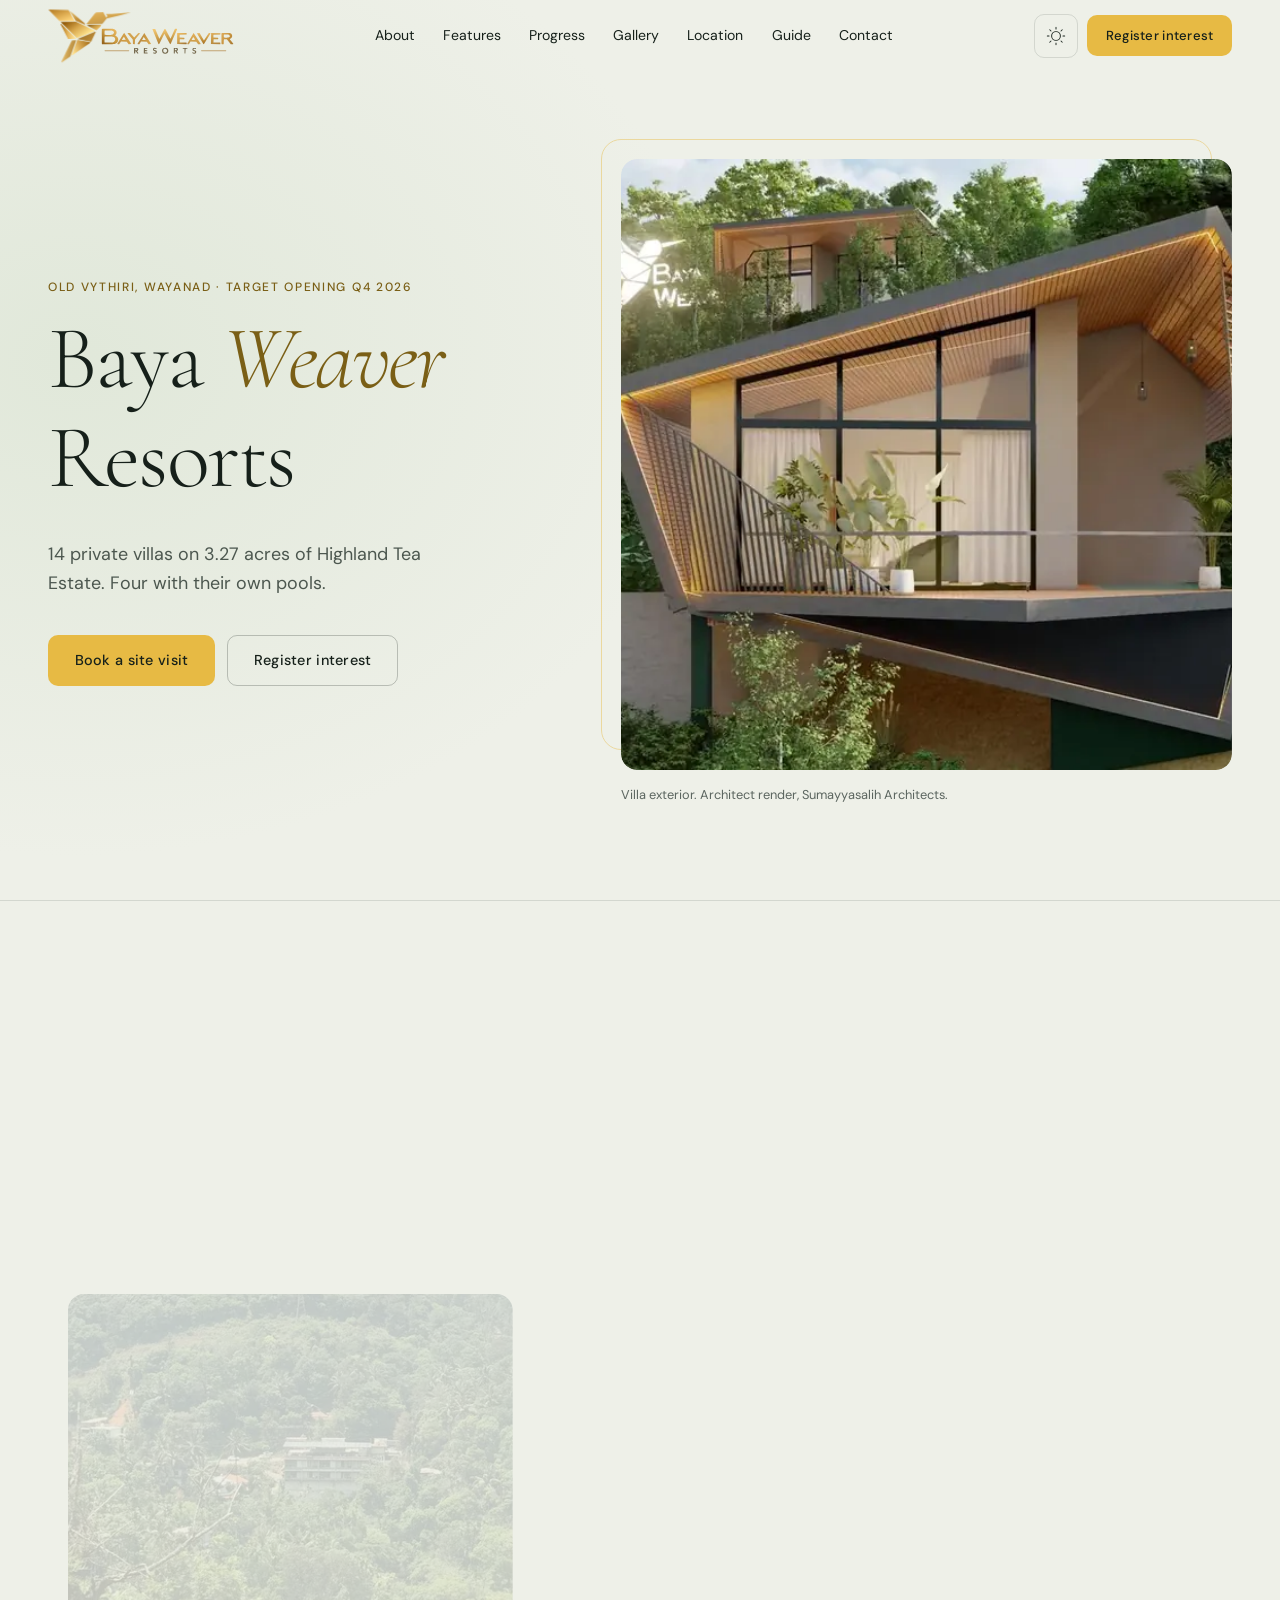
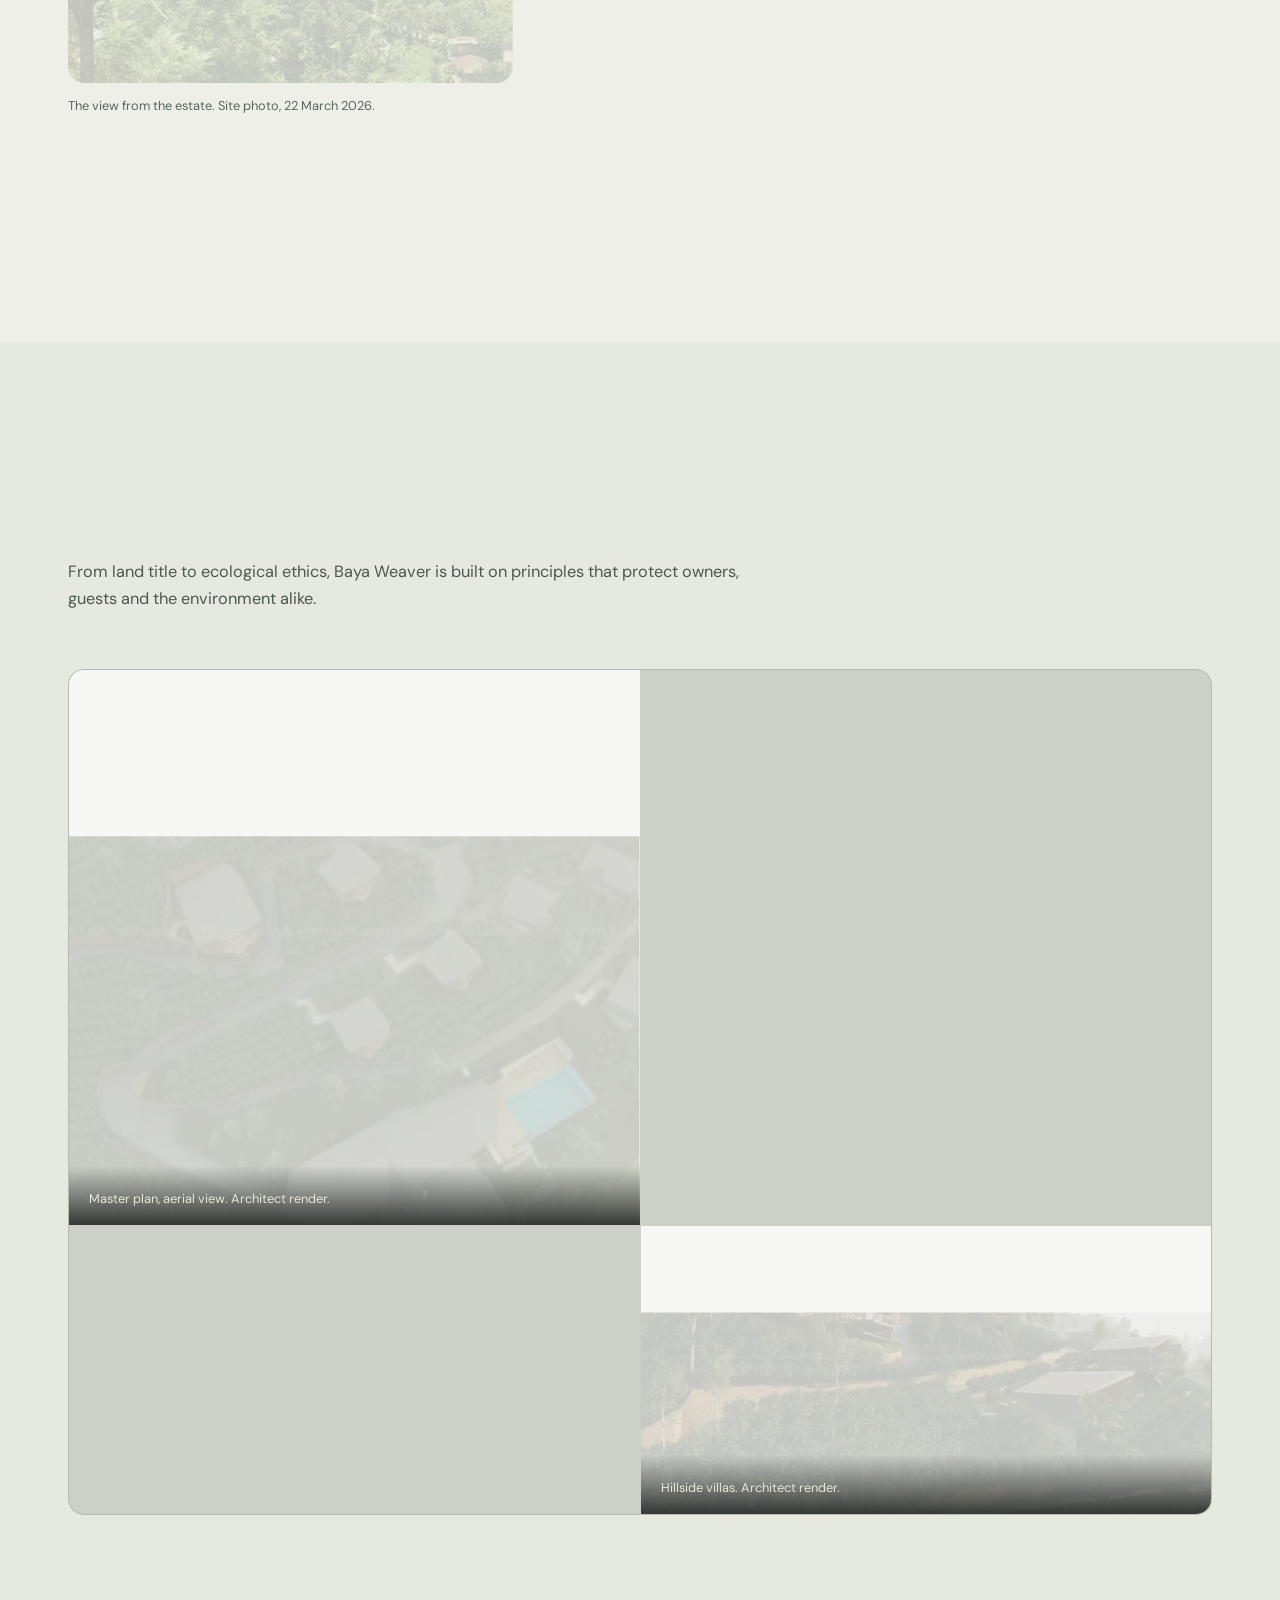
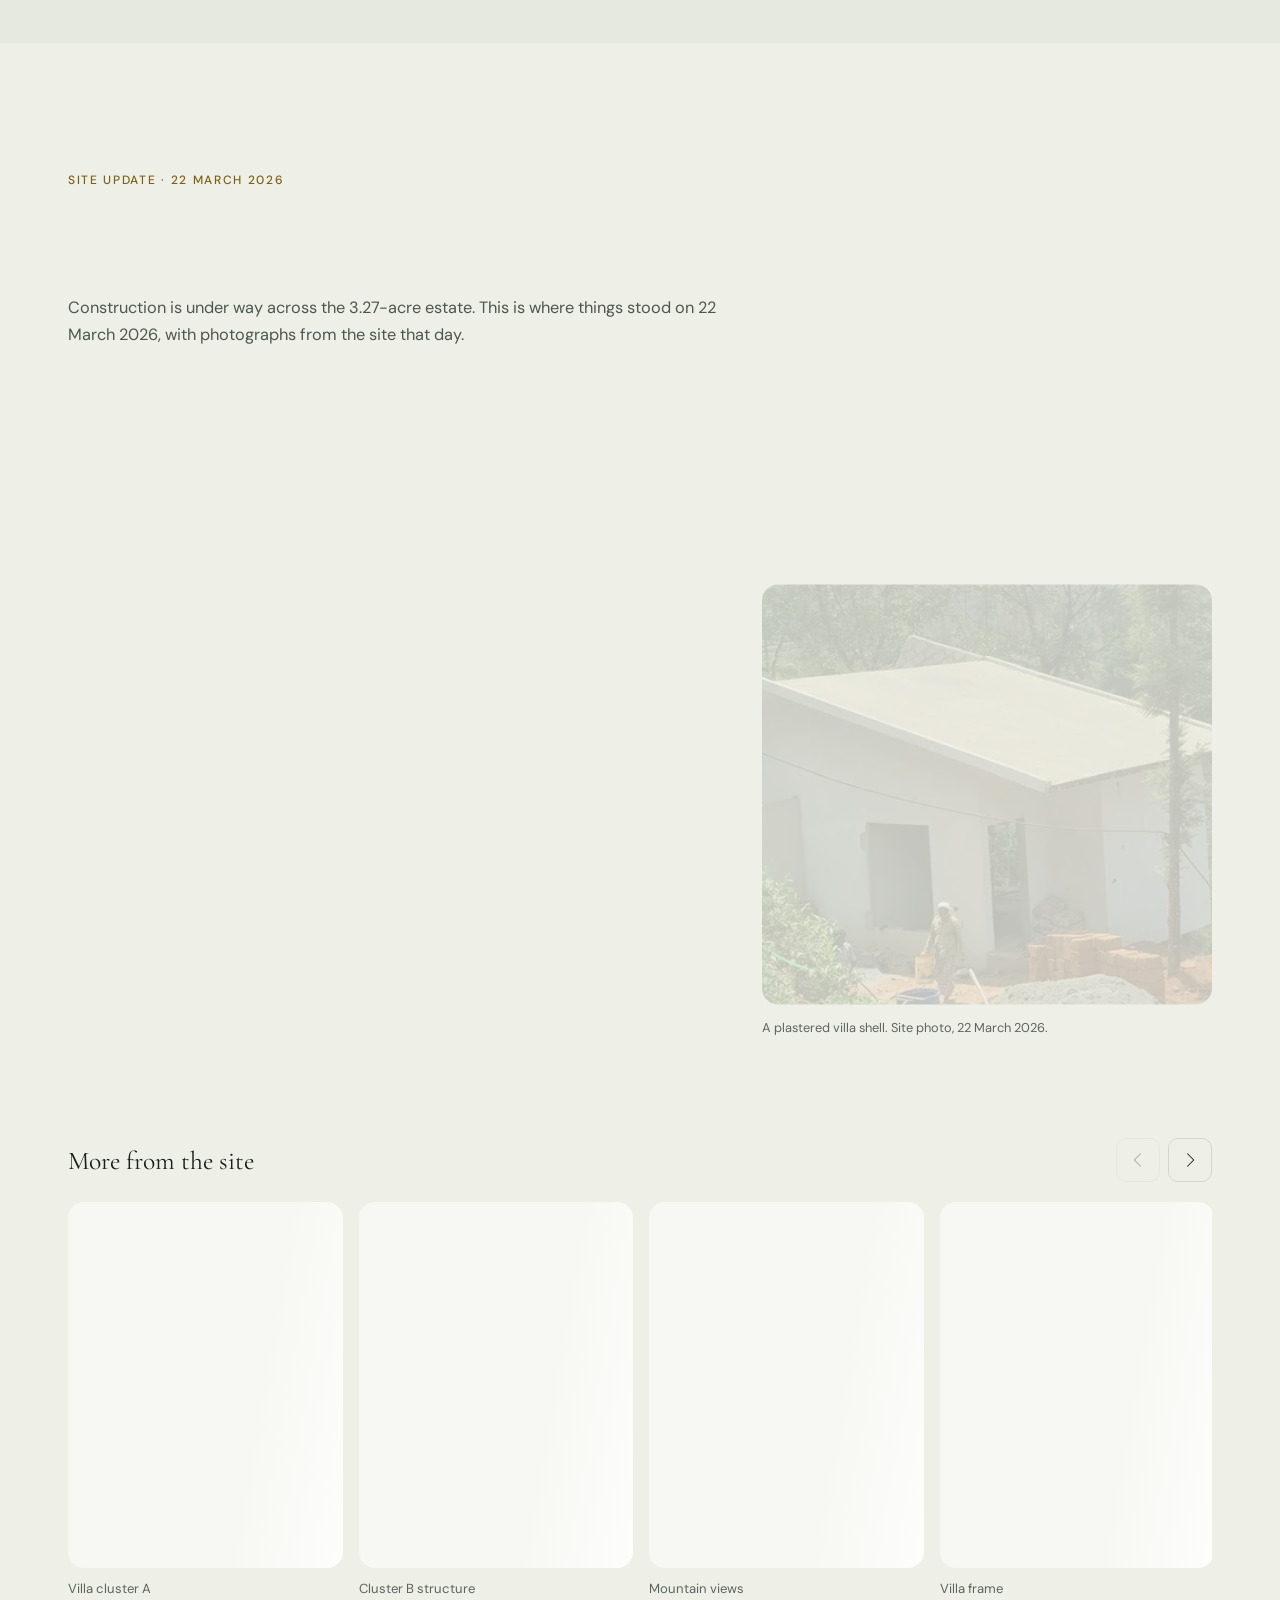
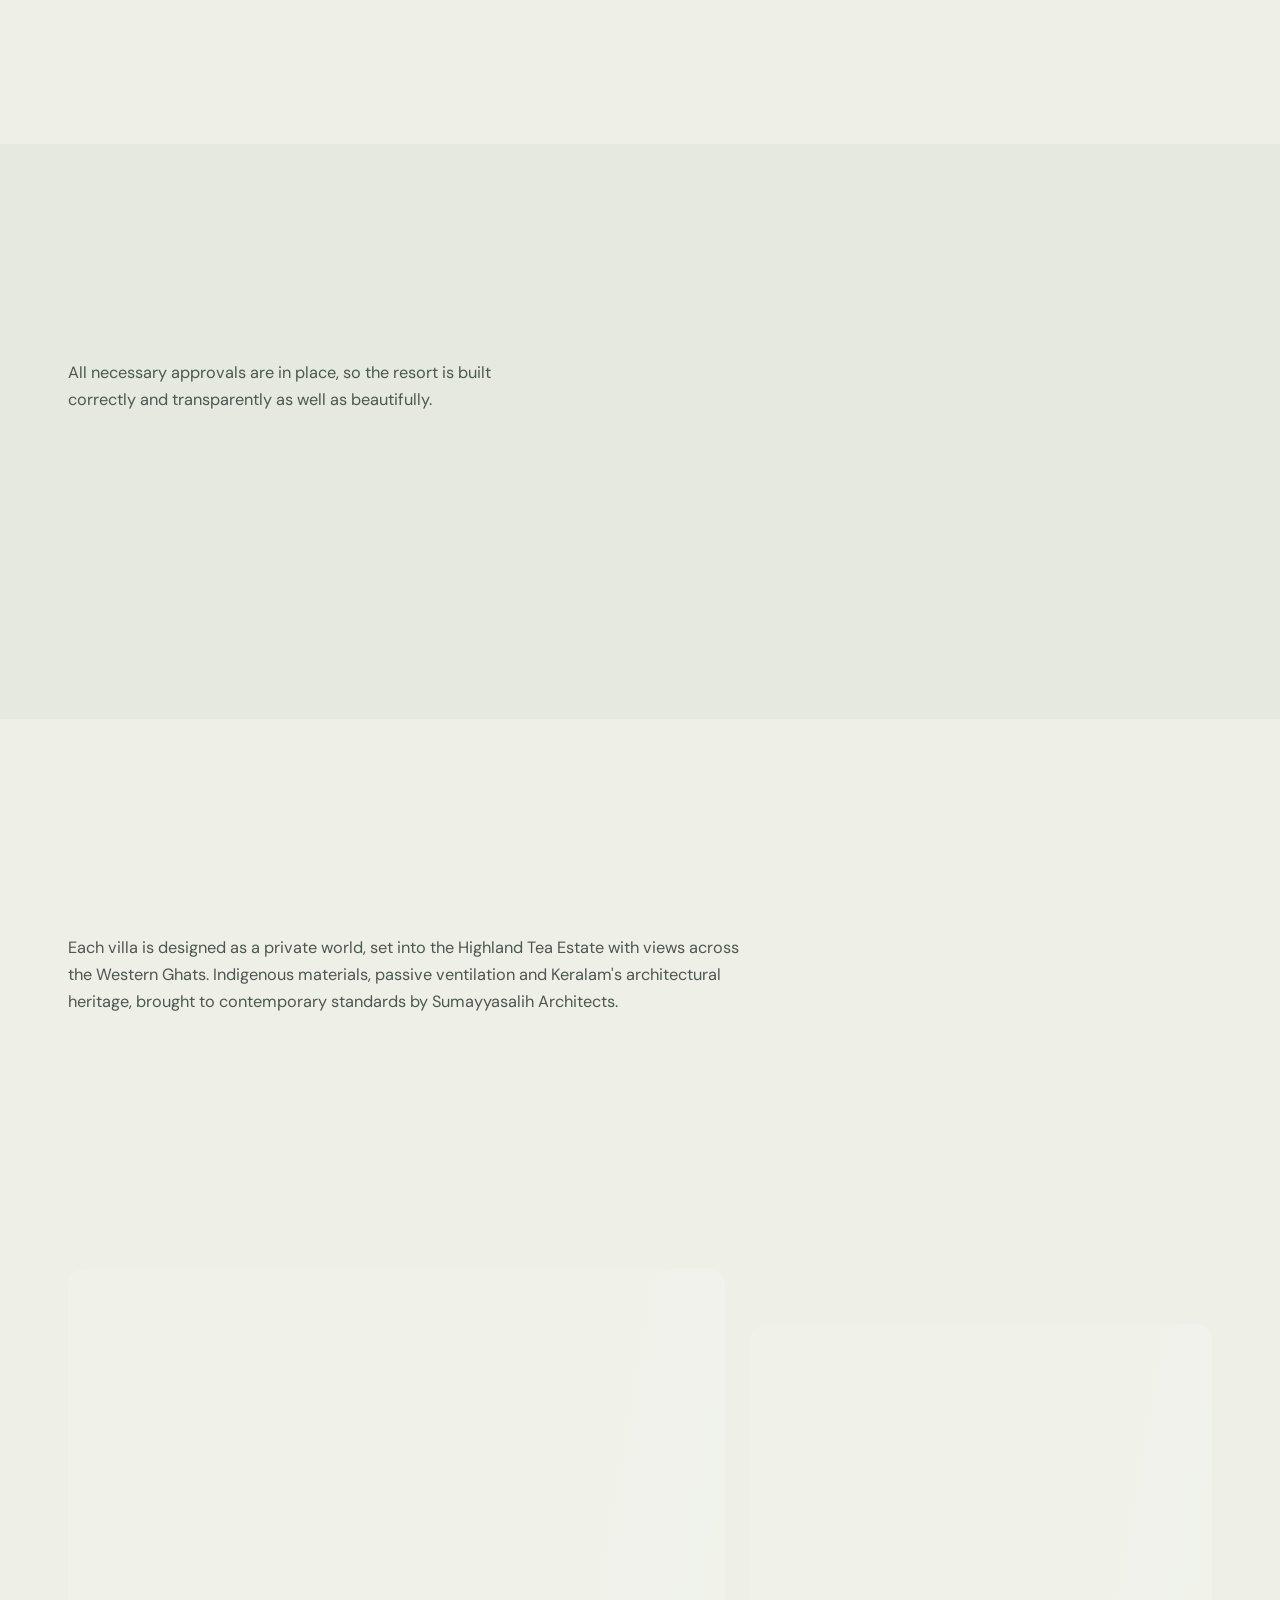
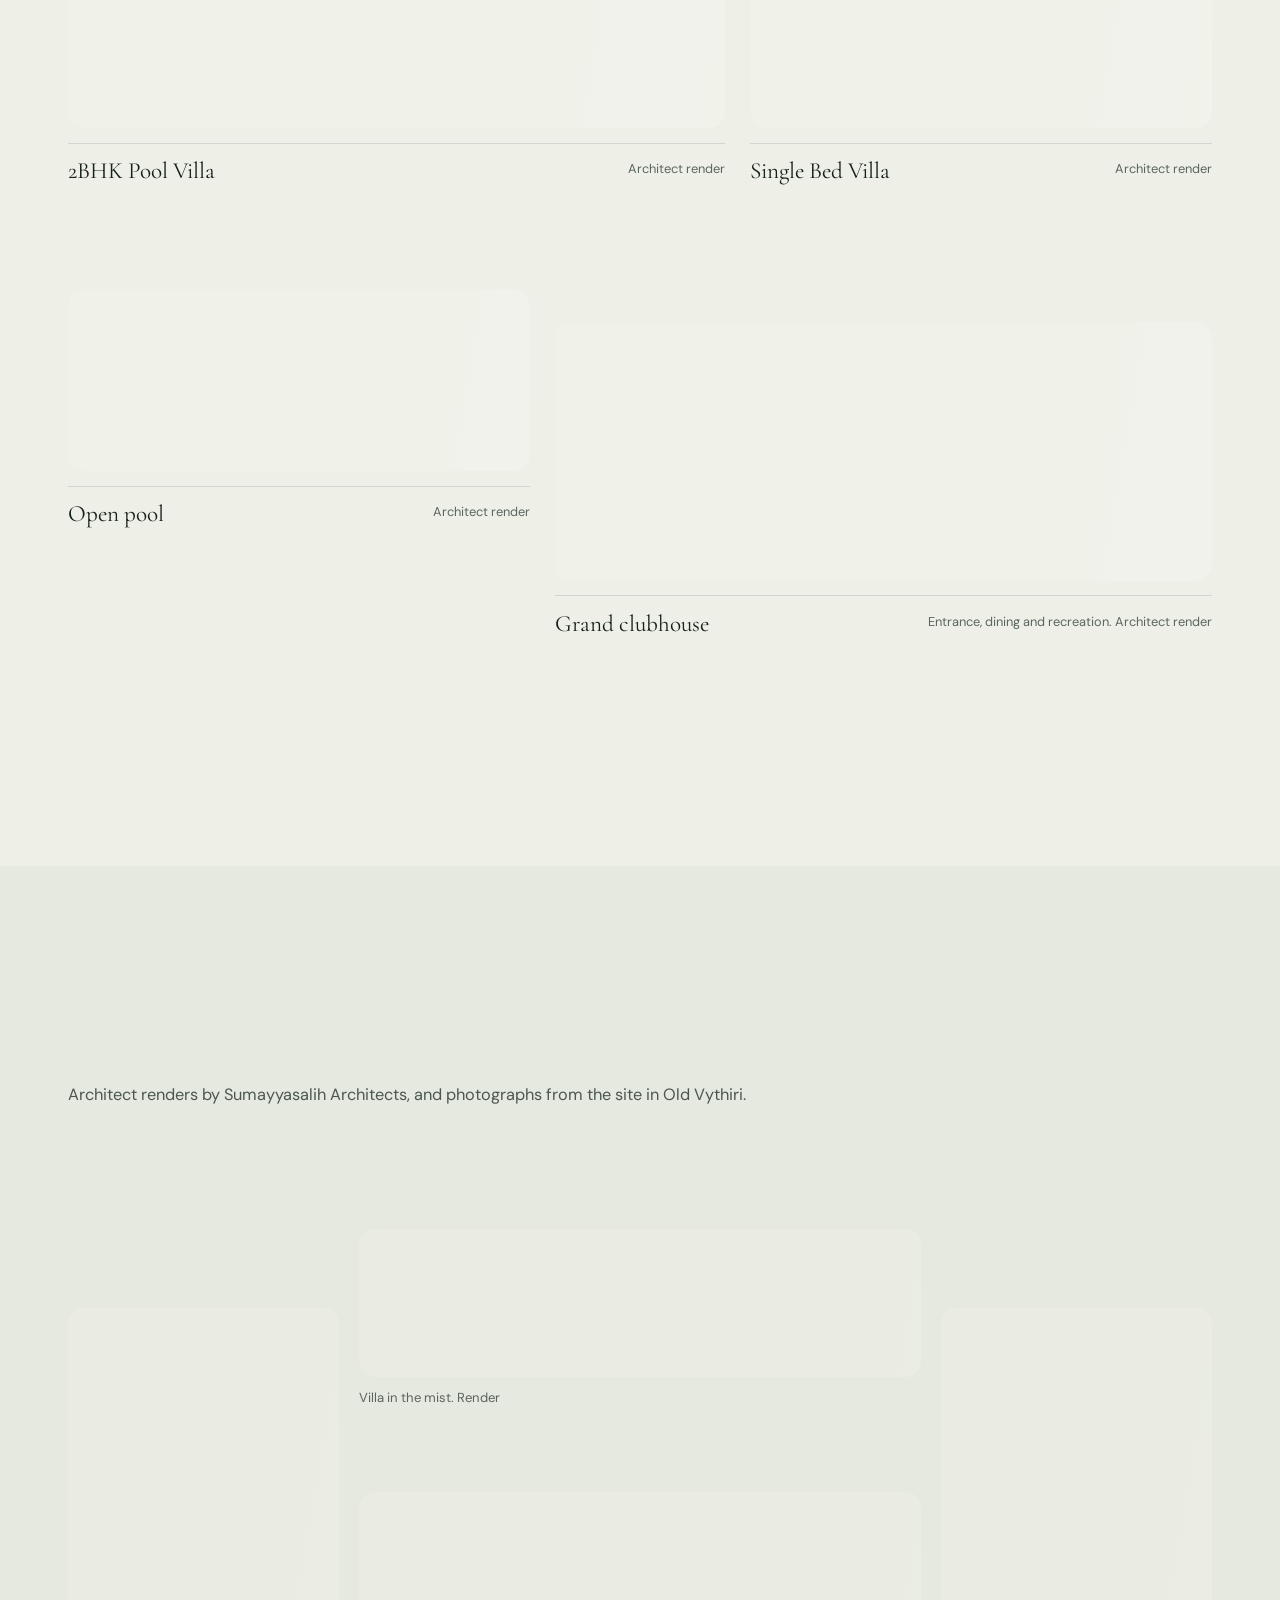
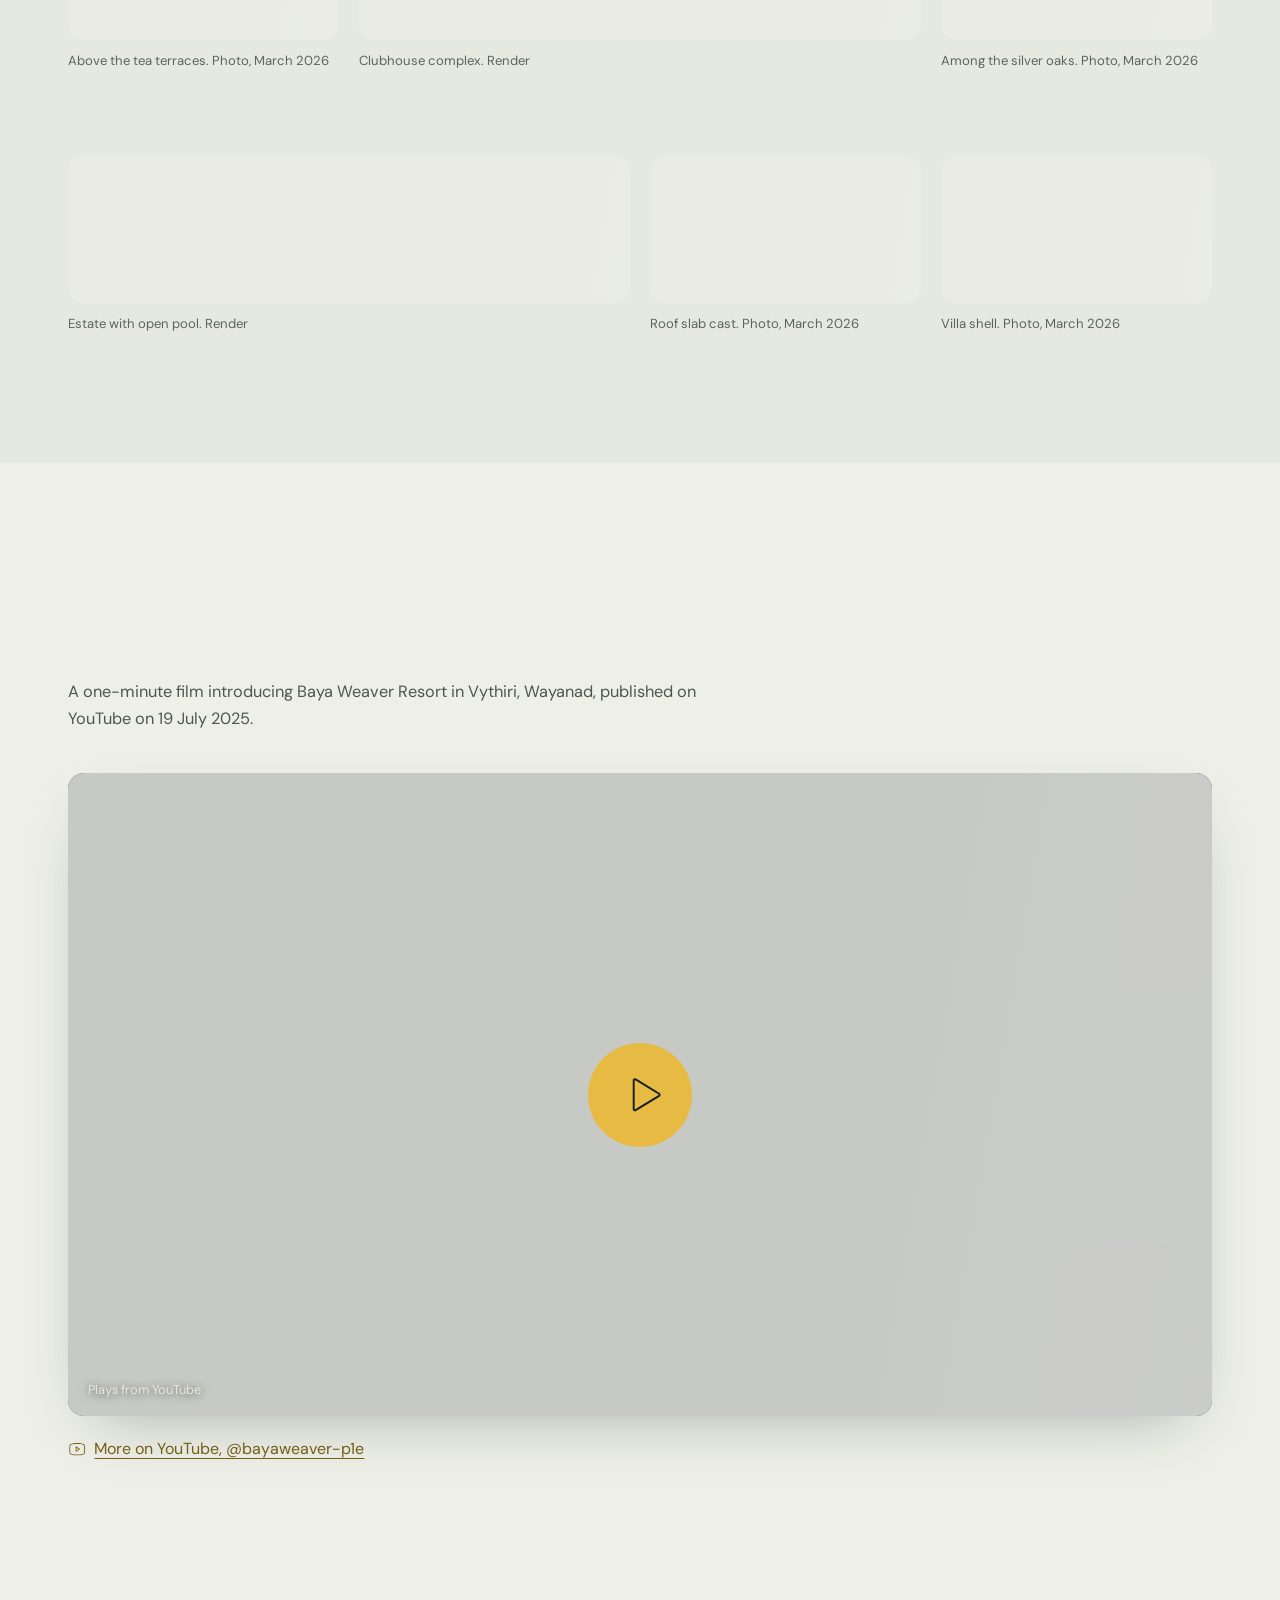
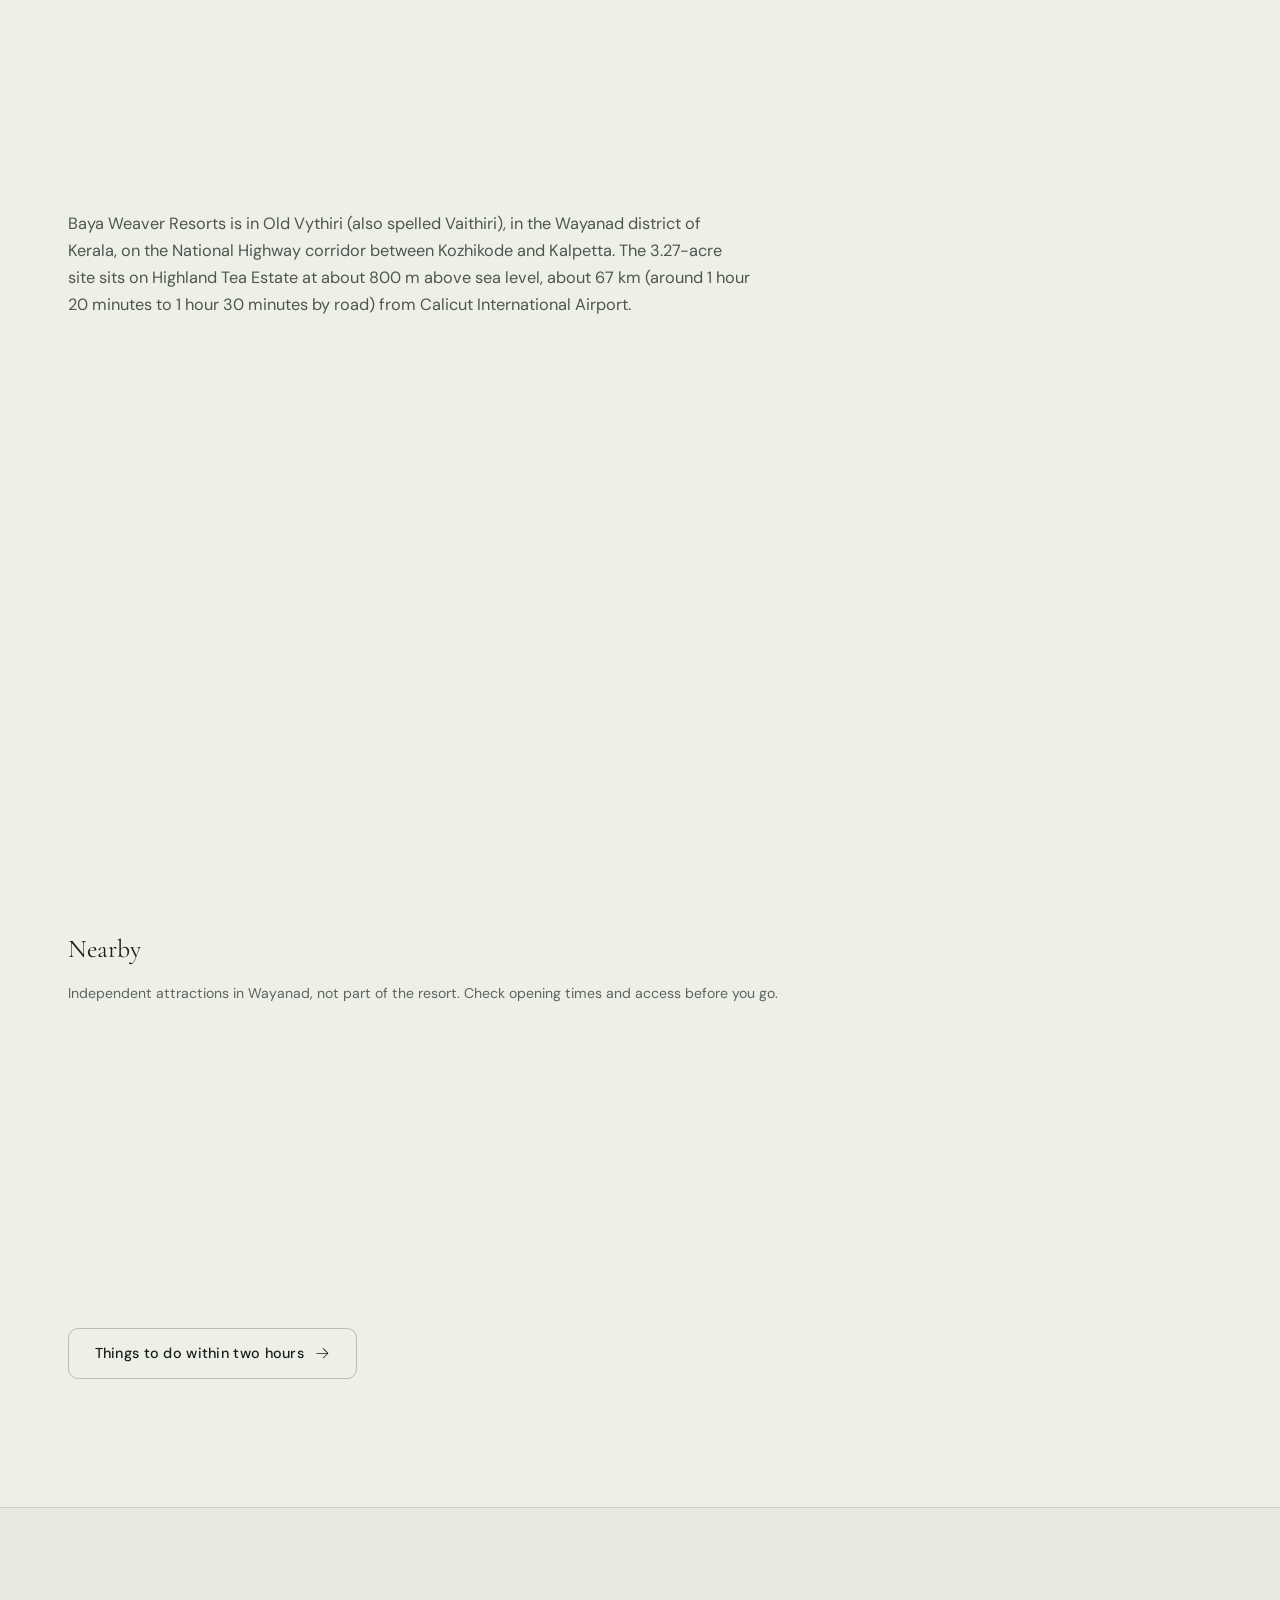
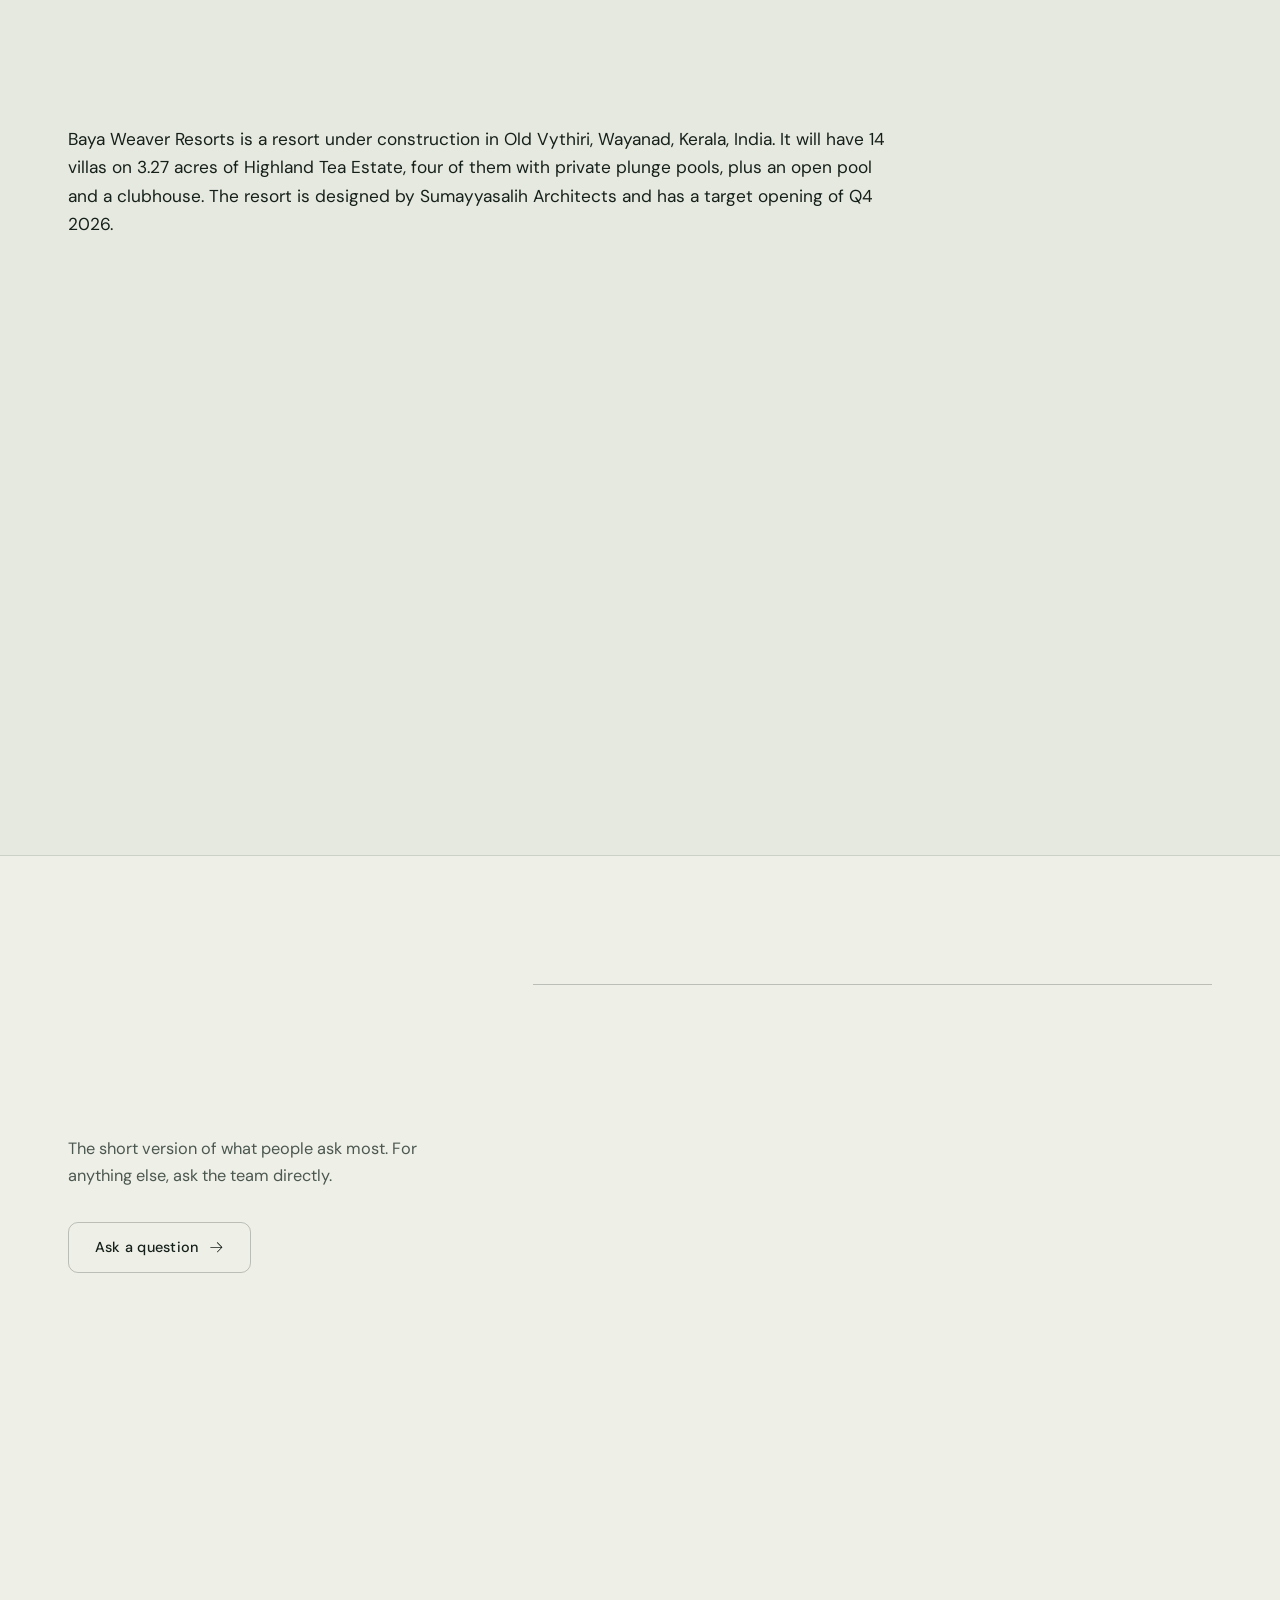
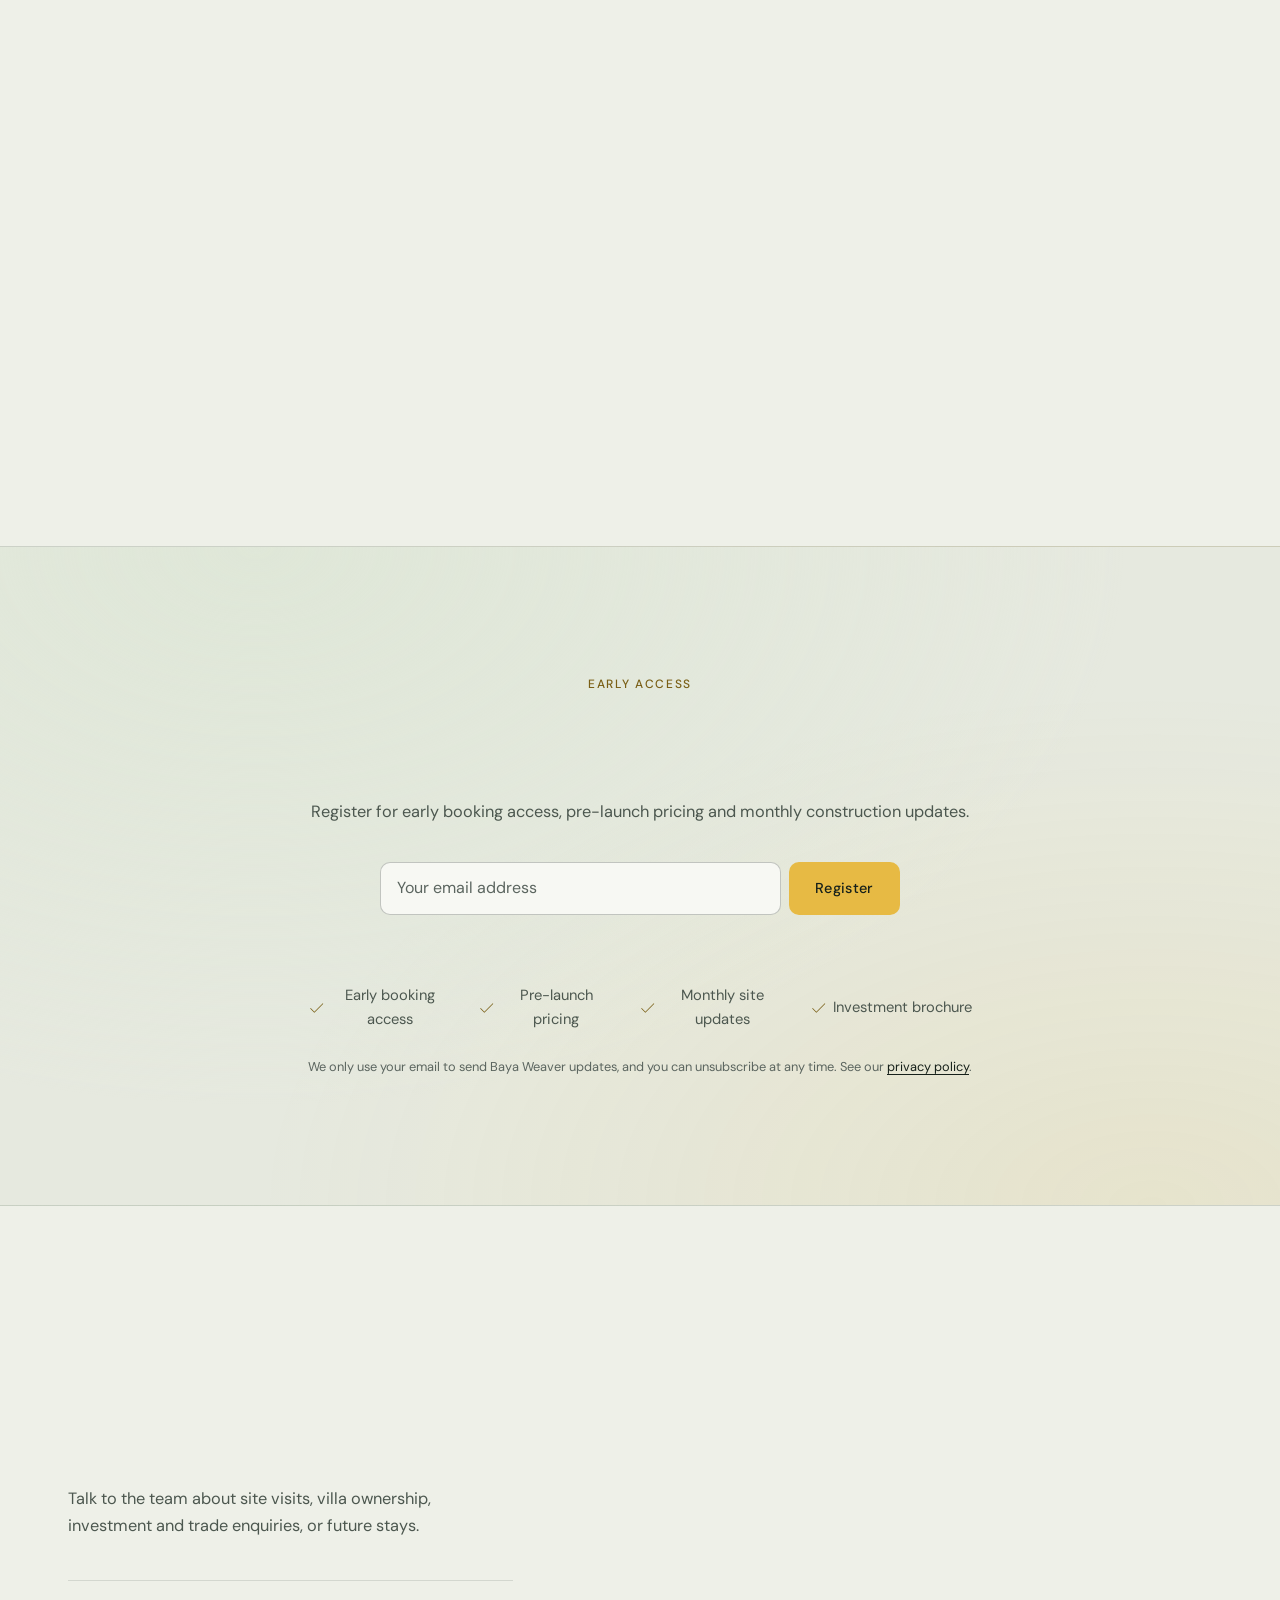
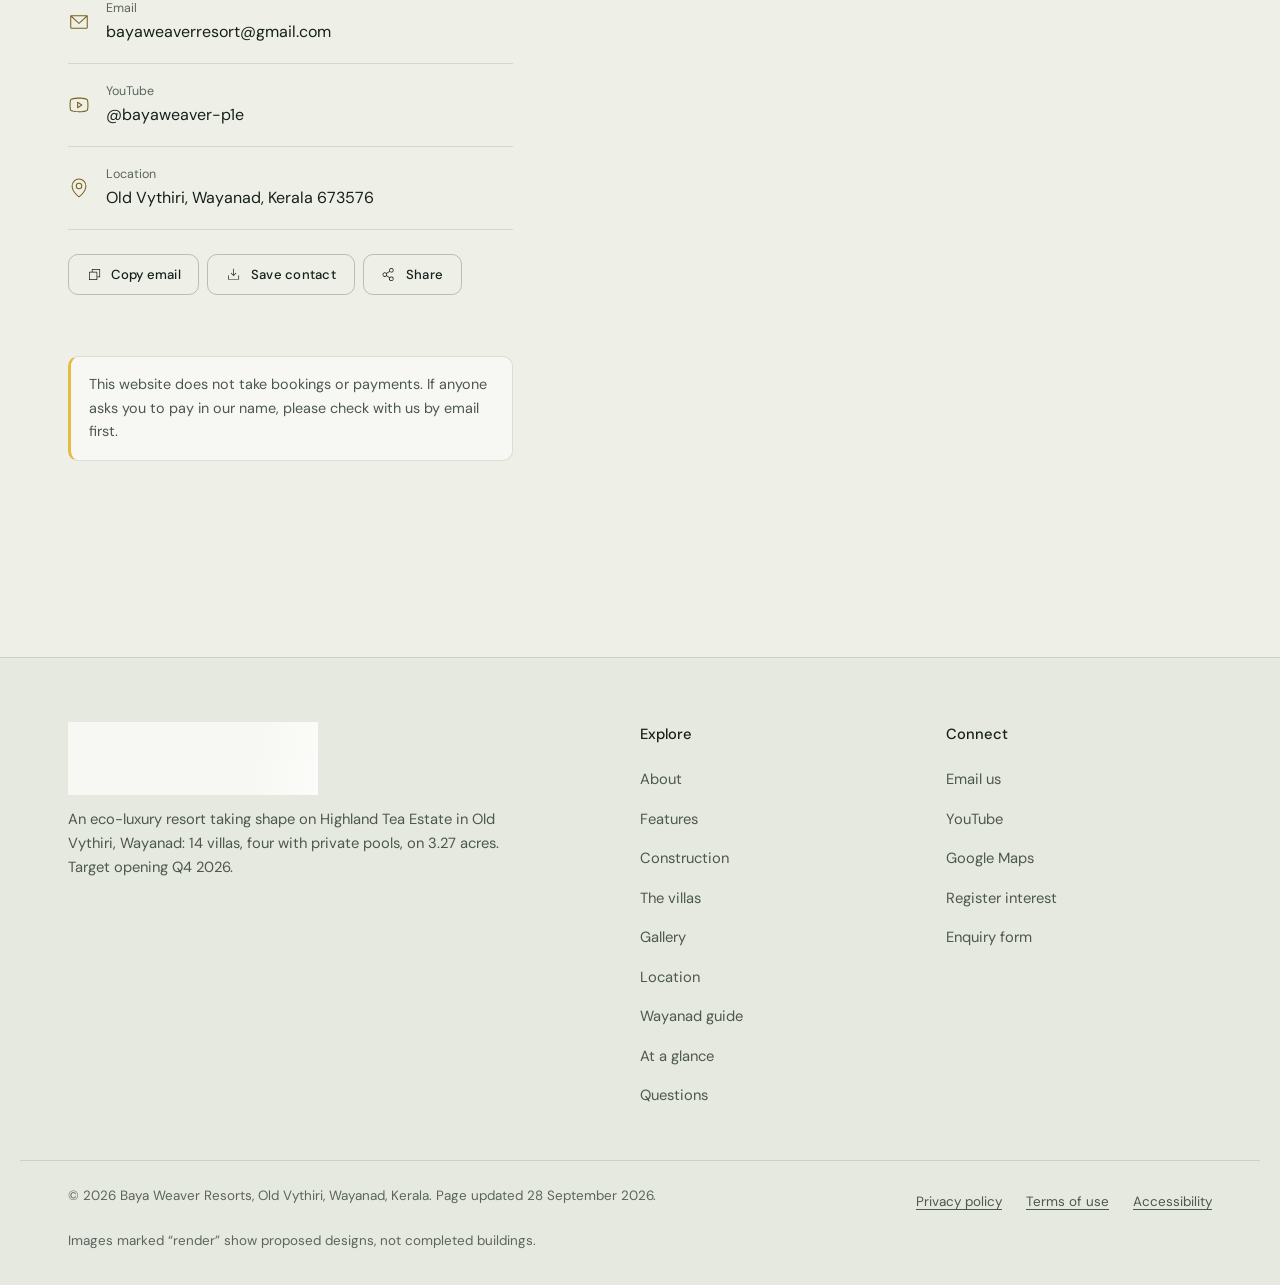
==== commit 670488f1: "Switch the site to the new Baya Weaver logo Trace the owner's new horizontal logo (metallic gold bir" ====
--- a/index.html
+++ b/index.html
@@ -19,7 +19,7 @@
   <meta property="og:description"
     content="14 villas, four with private pools, on 3.27 acres of tea estate in Old Vythiri, Wayanad, Kerala. Under construction, target opening Q4 2026.">
   <meta property="og:url" content="https://afinz0z.github.io/Baya-Weaver-Website/">
-  <meta property="og:image" content="https://afinz0z.github.io/Baya-Weaver-Website/images/site/og-baya-weaver.jpg">
+  <meta property="og:image" content="https://afinz0z.github.io/Baya-Weaver-Website/images/site/og-baya-weaver.jpg?v=2">
   <meta property="og:image:width" content="1200">
   <meta property="og:image:height" content="630">
   <meta property="og:image:alt" content="Baya Weaver Resorts logo over an architect render of villas among tea bushes on a Wayanad hillside">
@@ -28,7 +28,7 @@
   <meta name="twitter:title" content="Baya Weaver Resorts | Pool Villa Resort in Vythiri, Wayanad">
   <meta name="twitter:description"
     content="14 villas, four with private pools, on 3.27 acres of tea estate in Old Vythiri, Wayanad, Kerala. Under construction, target opening Q4 2026.">
-  <meta name="twitter:image" content="https://afinz0z.github.io/Baya-Weaver-Website/images/site/og-baya-weaver.jpg">
+  <meta name="twitter:image" content="https://afinz0z.github.io/Baya-Weaver-Website/images/site/og-baya-weaver.jpg?v=2">
   <meta name="theme-color" content="#0f1612" media="(prefers-color-scheme: dark)">
   <meta name="theme-color" content="#eef0e8" media="(prefers-color-scheme: light)">
 
@@ -51,7 +51,7 @@
         "@type": "ImageObject",
         "url": "https://afinz0z.github.io/Baya-Weaver-Website/images/logo.png",
         "width": 1200,
-        "height": 648
+        "height": 349
       },
       "email": "bayaweaverresort@gmail.com",
       "address": {
@@ -100,7 +100,7 @@
       "description": "Baya Weaver Resorts is a new resort under construction in Old Vythiri, Wayanad, Kerala, India. It will have 14 villas on 3.27 acres of Highland Tea Estate, four of them with private plunge pools, plus an open pool and a clubhouse. The resort is designed by Sumayyasalih Architects and has a target opening of Q4 2026.",
       "url": "https://afinz0z.github.io/Baya-Weaver-Website/",
       "image": [
-        "https://afinz0z.github.io/Baya-Weaver-Website/images/site/og-baya-weaver.jpg",
+        "https://afinz0z.github.io/Baya-Weaver-Website/images/site/og-baya-weaver.jpg?v=2",
         "https://afinz0z.github.io/Baya-Weaver-Website/images/site/render-master-plan-aerial.webp",
         "https://afinz0z.github.io/Baya-Weaver-Website/images/site/render-villa-facade.webp"
       ],
@@ -199,7 +199,7 @@
       "inLanguage": "en-IN",
       "primaryImageOfPage": {
         "@type": "ImageObject",
-        "url": "https://afinz0z.github.io/Baya-Weaver-Website/images/site/og-baya-weaver.jpg",
+        "url": "https://afinz0z.github.io/Baya-Weaver-Website/images/site/og-baya-weaver.jpg?v=2",
         "width": 1200,
         "height": 630
       },
@@ -451,14 +451,14 @@
   <meta name="referrer" content="strict-origin-when-cross-origin">
   <script src="js/theme.js?v=5"></script>
 
-  <link rel="icon" href="favicon.ico" sizes="48x48">
-  <link rel="icon" href="images/favicon.svg" type="image/svg+xml">
-  <link rel="icon" href="images/icon-192.png" type="image/png" sizes="192x192">
-  <link rel="apple-touch-icon" href="images/apple-touch-icon.png">
+  <link rel="icon" href="favicon.ico?v=2" sizes="48x48">
+  <link rel="icon" href="images/favicon.svg?v=2" type="image/svg+xml">
+  <link rel="icon" href="images/icon-192.png?v=2" type="image/png" sizes="192x192">
+  <link rel="apple-touch-icon" href="images/apple-touch-icon.png?v=2">
   <link rel="manifest" href="site.webmanifest">
   <link rel="preload" href="fonts/cormorant-garamond-latin-300-normal.woff2" as="font" type="font/woff2" crossorigin>
   <link rel="preload" href="fonts/dm-sans-latin-400-normal.woff2" as="font" type="font/woff2" crossorigin>
-  <link rel="stylesheet" href="css/site.css?v=9">
+  <link rel="stylesheet" href="css/site.css?v=10">
 </head>
 
 <body>
@@ -468,11 +468,7 @@
   <!-- NAVBAR -->
   <header class="navbar" id="navbar">
     <a href="#top" class="brand">
-      <svg class="brand-mark" viewBox="0 0 541.2 411.2" xmlns="http://www.w3.org/2000/svg" aria-hidden="true" fill="currentColor"><path d="M314.8 265.0 225.5 245.5 189.0 362.8Z"/><path d="M215.2 245.2 193.0 251.8 128.5 410.8 171.2 383.2Z"/><path d="M350.5 186.5 229.0 236.5 326.2 254.5Z"/><path d="M389.2 130.8 292.0 132.2 356.8 166.0Z"/><path d="M98.2 122.5 145.5 228.8 198.0 231.0Z"/><path d="M91.2 98.5 212.2 229.0 346.8 173.5 205.0 97.2Z"/><path d="M541.0 51.8 423.5 62.2 421.8 72.0 427.0 77.5Z"/><path d="M415.0 62.2 394.0 40.5 328.0 48.0 278.0 120.0 405.0 115.0 416.5 92.8Z"/><path d="M159.2 21.2 204.2 88.8 257.5 114.0 268.8 111.0Z"/><path d="M0.0 1.5 81.0 87.5 192.8 88.2 141.0 13.2Z"/></svg>
-      <span class="brand-text">
-        <span class="brand-name">Baya Weaver</span>
-        <span class="brand-sub">Resorts</span>
-      </span>
+      <svg class="brand-logo" viewBox="8 9.5 900.2 261.8" xmlns="http://www.w3.org/2000/svg" role="img" aria-label="Baya Weaver Resorts"><defs><linearGradient id="hb1" gradientUnits="userSpaceOnUse" x1="64" y1="2" x2="92" y2="75"><stop offset="0" stop-color="#b9822a"/><stop offset=".5" stop-color="#deac51"/><stop offset="1" stop-color="#ffd67c"/></linearGradient><linearGradient id="hb2" gradientUnits="userSpaceOnUse" x1="149" y1="77" x2="153" y2="32"><stop offset="0" stop-color="#b57b25"/><stop offset=".5" stop-color="#c89641"/><stop offset="1" stop-color="#debc73"/></linearGradient><linearGradient id="hb3" gradientUnits="userSpaceOnUse" x1="273" y1="75" x2="263" y2="27"><stop offset="0" stop-color="#c89d4f"/><stop offset=".5" stop-color="#d5a54d"/><stop offset="1" stop-color="#deaf59"/></linearGradient><linearGradient id="hb4" gradientUnits="userSpaceOnUse" x1="115" y1="57" x2="180" y2="146"><stop offset="0" stop-color="#925a08"/><stop offset=".5" stop-color="#d8a74d"/><stop offset="1" stop-color="#ffe48e"/></linearGradient><linearGradient id="hb5" gradientUnits="userSpaceOnUse" x1="73" y1="127" x2="137" y2="131"><stop offset="0" stop-color="#b37a21"/><stop offset=".5" stop-color="#e5b65d"/><stop offset="1" stop-color="#ffe293"/></linearGradient><linearGradient id="hb6" gradientUnits="userSpaceOnUse" x1="223" y1="77" x2="244" y2="108"><stop offset="0" stop-color="#916520"/><stop offset=".5" stop-color="#c49640"/><stop offset="1" stop-color="#e5b75d"/></linearGradient><linearGradient id="hb9" gradientUnits="userSpaceOnUse" x1="184" y1="130" x2="216" y2="161"><stop offset="0" stop-color="#a47b34"/><stop offset=".5" stop-color="#b08131"/><stop offset="1" stop-color="#bb8b39"/></linearGradient><linearGradient id="hb18" gradientUnits="userSpaceOnUse" x1="200" y1="169" x2="122" y2="210"><stop offset="0" stop-color="#ae7822"/><stop offset=".5" stop-color="#d9aa55"/><stop offset="1" stop-color="#ffe291"/></linearGradient><linearGradient id="hb19" gradientUnits="userSpaceOnUse" x1="131" y1="215" x2="87" y2="209"><stop offset="0" stop-color="#be9243"/><stop offset=".5" stop-color="#ca9f4f"/><stop offset="1" stop-color="#dfb767"/></linearGradient><linearGradient id="hb7" gradientUnits="userSpaceOnUse" x1="277" y1="176" x2="330" y2="112"><stop offset="0" stop-color="#96641c"/><stop offset=".5" stop-color="#c7963d"/><stop offset="1" stop-color="#e7b55d"/></linearGradient><linearGradient id="hb8" gradientUnits="userSpaceOnUse" x1="574" y1="173" x2="569" y2="106"><stop offset="0" stop-color="#b38235"/><stop offset=".5" stop-color="#d5a854"/><stop offset="1" stop-color="#f3c874"/></linearGradient><linearGradient id="hb10" gradientUnits="userSpaceOnUse" x1="349" y1="173" x2="394" y2="150"><stop offset="0" stop-color="#bd9350"/><stop offset=".5" stop-color="#ce9a43"/><stop offset="1" stop-color="#d3a14b"/></linearGradient><linearGradient id="hb11" gradientUnits="userSpaceOnUse" x1="411" y1="170" x2="438" y2="122"><stop offset="0" stop-color="#ca9746"/><stop offset=".5" stop-color="#d2a24d"/><stop offset="1" stop-color="#dbb064"/></linearGradient><linearGradient id="hb12" gradientUnits="userSpaceOnUse" x1="450" y1="155" x2="504" y2="160"><stop offset="0" stop-color="#b88a44"/><stop offset=".5" stop-color="#c99742"/><stop offset="1" stop-color="#d8a650"/></linearGradient><linearGradient id="hb13" gradientUnits="userSpaceOnUse" x1="669" y1="181" x2="636" y2="131"><stop offset="0" stop-color="#a47837"/><stop offset=".5" stop-color="#d1a24f"/><stop offset="1" stop-color="#ebba63"/></linearGradient><linearGradient id="hb14" gradientUnits="userSpaceOnUse" x1="706" y1="184" x2="725" y2="136"><stop offset="0" stop-color="#c19750"/><stop offset=".5" stop-color="#d3a14b"/><stop offset="1" stop-color="#dfac57"/></linearGradient><linearGradient id="hb15" gradientUnits="userSpaceOnUse" x1="761" y1="175" x2="760" y2="128"><stop offset="0" stop-color="#ab7729"/><stop offset=".5" stop-color="#cb9a44"/><stop offset="1" stop-color="#e5b766"/></linearGradient><linearGradient id="hb16" gradientUnits="userSpaceOnUse" x1="822" y1="182" x2="808" y2="128"><stop offset="0" stop-color="#b3863f"/><stop offset=".5" stop-color="#c99946"/><stop offset="1" stop-color="#dbaa58"/></linearGradient><linearGradient id="hb17" gradientUnits="userSpaceOnUse" x1="902" y1="172" x2="851" y2="134"><stop offset="0" stop-color="#ad7d32"/><stop offset=".5" stop-color="#c7933f"/><stop offset="1" stop-color="#daa756"/></linearGradient></defs><g class="brand-bird"><path fill="url(#hb1)" d="M10 12 64 68 136 68 137 66 122 41 116 27 107 15Z"/><path fill="url(#hb2)" d="M115 22 143 67 184 84 190 83 131 32 117 22Z"/><path fill="url(#hb3)" d="M194 83 271 82 293 55 350 42 410 26 331 32 317 34 290 33 290 35 296 43 291 52 276 25 242 26 235 31Z"/><path fill="url(#hb4)" d="M70 73 147 150 153 149 201 130 235 116 233 113 211 104 188 91 143 71 72 72Z"/><path fill="url(#hb5)" d="M69 82 70 86 105 155 143 154 142 150 72 82Z"/><path fill="url(#hb6)" d="M266 86 208 86 196 88 243 113 262 94Z"/><path fill="url(#hb9)" d="M240 120 235 120 150 155 217 168Z"/><path fill="url(#hb18)" d="M214 171 150 160 122 234 127 233 208 177Z"/><path fill="url(#hb19)" d="M143 161 126 162 123 164 76 258 73 269 78 267 116 240 144 163Z"/></g><g class="brand-word"><path fill="url(#hb7)" d="M270 180C269 179 269 180 269 142C269 103 269 106 270 106C272 105 322 105 325 106C340 109 346 124 336 135C333 138 333 138 338 140C342 142 346 147 347 150C349 155 349 162 347 166C344 172 339 177 331 179C327 180 272 181 270 180ZM314 172C320 172 323 171 327 169C338 162 336 147 323 144C316 143 317 143 300 143C284 143 283 143 283 144C282 145 282 171 283 172C283 172 298 173 314 172ZM314 135C320 134 323 133 325 130C331 125 328 117 320 115C316 114 284 114 283 115C282 116 282 133 283 134C284 135 309 136 314 135Z"/><path fill="url(#hb8)" d="M514 106 544 180 548 178 572 129 599 178 602 180 634 108 632 105 625 105 623 107 602 154 577 107 573 106 548 154 528 106Z"/><path fill="url(#hb10)" d="M344 178 347 180 353 180 362 167 390 168 399 180 412 179 378 126 374 129ZM376 144 385 159 366 160 370 152Z"/><path fill="url(#hb11)" d="M394 126 395 130 419 157 420 179 429 180 430 157 455 127 446 126 426 148 406 126Z"/><path fill="url(#hb12)" d="M442 178 444 180 451 180 459 167 487 168 496 180 508 179 475 126ZM472 145 481 157 481 160 464 160Z"/><path fill="url(#hb13)" d="M635 126 634 130 634 179 679 180 681 177 679 172 646 172 647 156 668 156 670 151 668 149 646 148 646 138 647 134 680 133 680 126Z"/><path fill="url(#hb14)" d="M683 178 684 180 691 180 699 167 727 168 736 180 746 180 748 178 714 126ZM712 145 719 154 720 160 704 160Z"/><path fill="url(#hb15)" d="M730 127 762 180 765 178 796 128 793 126 788 126 786 128 764 162 743 126Z"/><path fill="url(#hb16)" d="M799 126 798 179 843 180 844 174 842 172 810 172 811 156 832 156 834 152 832 149 810 148 810 136 811 134 842 133 844 132 844 127Z"/><path fill="url(#hb17)" d="M851 180C849 179 849 179 849 160C849 140 849 138 849 133C849 125 847 126 868 126C887 126 888 126 892 127C897 129 899 131 900 136C903 143 899 151 892 154C889 155 889 156 892 160C893 161 894 162 894 162C895 163 896 164 896 165C897 165 898 167 899 168C900 169 901 171 903 173C908 180 908 180 900 180C894 180 894 180 890 175C889 174 888 172 887 171C886 170 884 168 884 167C881 164 879 161 876 157C875 156 874 156 867 156C860 156 861 155 860 168C860 181 861 180 855 180C852 180 851 180 851 180ZM882 148C887 147 890 145 890 141C890 138 888 136 884 134C881 133 862 133 861 134C860 136 860 148 862 148C863 149 880 149 882 148Z"/></g><g class="brand-rules"><path d="M282 212 284 214 400 214 402 212 400 210 284 210Z"/><path d="M750 211 750 213 753 214 867 214 871 214 872 212 872 211 870 210 865 210 753 210Z"/></g><g class="brand-resorts"><path d="M525 197 520 199 518 201 517 207 518 210 520 212 529 215 530 219 527 222 519 220 517 222 520 225 527 226 531 225 534 222 536 220 536 216 533 211 524 208 522 206 522 204 526 202 533 203 535 201 535 200 530 198Z"/><path d="M441 225C440 224 439 222 436 218C435 215 434 214 433 214C431 214 431 214 431 220C431 224 431 224 430 225C429 226 426 225 425 224C425 224 425 200 425 200C426 198 426 198 433 198C440 198 442 198 444 200C448 204 446 210 442 213C441 213 440 214 440 214C440 214 443 218 444 220C447 224 447 225 443 225C442 225 441 225 441 225ZM438 209C441 208 441 204 437 203C435 202 431 202 431 203C431 204 431 209 431 209C432 210 436 210 438 209Z"/><path d="M473 225C472 224 473 199 473 198C473 198 474 198 481 198C491 198 490 198 490 200C490 202 491 202 484 202C478 202 478 202 478 206C478 209 478 209 484 209C489 209 490 209 489 212C489 214 489 214 484 214C478 214 478 214 478 217C478 219 478 220 479 221C479 221 482 221 484 221C490 221 490 221 490 222C491 222 491 224 491 225C490 226 473 226 473 225Z"/><path d="M573 226C573 226 572 226 572 226C571 225 571 225 570 225C568 225 564 222 563 219C559 212 561 204 567 200C570 198 578 197 582 198C582 198 583 199 584 199C584 199 585 200 587 201C592 205 593 215 589 220C587 223 583 225 582 225C581 225 581 225 580 226C579 226 575 226 573 226ZM580 220C589 216 586 202 576 202C571 202 568 204 567 210C566 213 568 219 571 220C572 221 573 221 573 221C575 222 578 222 580 220Z"/><path d="M635 225C633 225 632 225 632 223C632 223 631 222 630 220C630 219 629 218 628 217C627 214 626 214 625 214C623 214 623 215 623 220C623 225 623 225 620 225C617 225 618 226 618 212C618 200 618 199 618 198C618 198 629 198 632 198C635 199 635 199 636 200C640 204 639 210 634 213C632 214 632 214 635 218C638 222 639 224 639 224C639 225 638 225 635 225ZM630 209C633 208 633 205 630 203C628 202 624 202 623 203C623 204 623 208 623 209C624 210 628 210 630 209Z"/><path d="M662 198 661 201 662 202 668 202 670 204 670 224 671 225 674 225 675 203 678 202 683 202 684 201 684 199 683 198Z"/><path d="M714 226C713 226 712 225 712 225C708 224 706 222 708 221C710 220 711 219 712 220C715 222 718 222 720 220C722 218 721 215 718 214C717 214 716 214 716 214C715 214 715 213 714 213C714 213 711 212 710 211C707 208 708 201 712 199C714 198 715 198 718 198C725 198 728 200 725 202C724 204 723 204 722 203C721 202 717 202 715 202C713 203 713 207 715 208C716 208 716 208 717 208C717 208 718 209 718 209C724 210 728 214 727 219C727 219 726 220 726 220C726 222 723 225 721 225C720 225 719 226 719 226C717 226 716 226 714 226Z"/></g></svg>
     </a>
 
     <nav class="nav-links" aria-label="Primary">
@@ -1219,7 +1215,7 @@
   <footer class="site-footer">
     <div class="wrap footer-grid">
       <div class="footer-brand">
-        <p class="footer-logo"><img class="logo-on-light" src="images/logo.svg" width="918" height="496" alt="Baya Weaver Resorts" loading="lazy"><img class="logo-on-dark" src="images/logo-reverse.svg" width="918" height="496" alt="Baya Weaver Resorts" loading="lazy"></p>
+        <p class="footer-logo"><img class="logo-on-light" src="images/logo.svg?v=2" width="900" height="262" alt="Baya Weaver Resorts" loading="lazy"><img class="logo-on-dark" src="images/logo-reverse.svg?v=2" width="900" height="262" alt="Baya Weaver Resorts" loading="lazy"></p>
         <p>An eco-luxury resort taking shape on Highland Tea Estate in Old Vythiri, Wayanad: 14 villas, four with private
           pools, on 3.27 acres. Target opening Q4 2026.</p>
       </div>
--- a/css/site.css
+++ b/css/site.css
@@ -87,6 +87,8 @@
   --ok: #7cc48a;
   --shadow: 0 24px 60px -24px rgba(3, 10, 6, 0.7);
   --nav-bg: rgba(15, 22, 18, 0.72);
+  --logo-sub: #cbbf9f;
+  --logo-rule: #b89a62;
   --scrim: linear-gradient(to top, rgba(8, 14, 10, 0.78), rgba(8, 14, 10, 0) 70%);
   color-scheme: dark;
 }
@@ -106,6 +108,8 @@
   --ok: #2e7a3e;
   --shadow: 0 24px 60px -28px rgba(22, 40, 28, 0.35);
   --nav-bg: rgba(238, 240, 232, 0.8);
+  --logo-sub: #776b4f;
+  --logo-rule: #c2a473;
   color-scheme: light;
 }
 
@@ -398,35 +402,28 @@
   color: var(--accent-ink);
 }
 
-.brand-mark {
-  width: 46px;
-  height: auto;
-  color: var(--gold);
+/* The full logo lockup; RESORTS and its rules follow the theme */
+.brand-logo {
+  display: block;
+  height: 54px;
+  width: auto;
+  aspect-ratio: 900.2 / 261.8;
   flex-shrink: 0;
-}
-
-.brand-text {
-  display: flex;
-  flex-direction: column;
-  gap: 0.2rem;
-  line-height: 1;
-}
-
-/* Echoes the logo: spaced capitals, RESORTS set wide beneath */
-.brand-name {
-  font-family: var(--font-body);
-  font-size: 0.98rem;
-  font-weight: 500;
-  letter-spacing: 0.1em;
-  text-transform: uppercase;
-  color: var(--accent-ink);
-}
-
-.brand-sub {
-  font-size: 0.62rem;
-  letter-spacing: 0.52em;
-  text-transform: uppercase;
-  color: var(--muted);
+  overflow: visible;
+}
+
+@media (max-width: 400px) {
+  .brand-logo {
+    height: 46px;
+  }
+}
+
+.brand-resorts {
+  fill: var(--logo-sub);
+}
+
+.brand-rules {
+  fill: var(--logo-rule);
 }
 
 .nav-links {
@@ -1786,7 +1783,7 @@
 }
 
 .footer-logo img {
-  width: 190px;
+  width: 250px;
   height: auto;
 }
 
@@ -3012,22 +3009,22 @@
   }
 
   /* 4. Logo shards assemble */
-  .navbar .brand-mark path {
+  .navbar .brand-bird path {
     transform-box: fill-box;
     transform-origin: center;
     animation: shard-in 0.9s var(--ease) both;
   }
 
-  .navbar .brand-mark path:nth-child(1) { --dx: -14px; --dy: -10px; --r: -24deg; animation-delay: 0.05s; }
-  .navbar .brand-mark path:nth-child(2) { --dx: 12px; --dy: -12px; --r: 18deg; animation-delay: 0.1s; }
-  .navbar .brand-mark path:nth-child(3) { --dx: -10px; --dy: 12px; --r: 30deg; animation-delay: 0.15s; }
-  .navbar .brand-mark path:nth-child(4) { --dx: 14px; --dy: 8px; --r: -20deg; animation-delay: 0.2s; }
-  .navbar .brand-mark path:nth-child(5) { --dx: -12px; --dy: -6px; --r: 16deg; animation-delay: 0.25s; }
-  .navbar .brand-mark path:nth-child(6) { --dx: 10px; --dy: 14px; --r: -28deg; animation-delay: 0.3s; }
-  .navbar .brand-mark path:nth-child(7) { --dx: -16px; --dy: 4px; --r: 22deg; animation-delay: 0.35s; }
-  .navbar .brand-mark path:nth-child(8) { --dx: 16px; --dy: -4px; --r: -14deg; animation-delay: 0.4s; }
-  .navbar .brand-mark path:nth-child(9) { --dx: -6px; --dy: 16px; --r: 26deg; animation-delay: 0.45s; }
-  .navbar .brand-mark path:nth-child(10) { --dx: 8px; --dy: -16px; --r: -18deg; animation-delay: 0.5s; }
+  .navbar .brand-bird path:nth-child(1) { --dx: -14px; --dy: -10px; --r: -24deg; animation-delay: 0.05s; }
+  .navbar .brand-bird path:nth-child(2) { --dx: 12px; --dy: -12px; --r: 18deg; animation-delay: 0.1s; }
+  .navbar .brand-bird path:nth-child(3) { --dx: -10px; --dy: 12px; --r: 30deg; animation-delay: 0.15s; }
+  .navbar .brand-bird path:nth-child(4) { --dx: 14px; --dy: 8px; --r: -20deg; animation-delay: 0.2s; }
+  .navbar .brand-bird path:nth-child(5) { --dx: -12px; --dy: -6px; --r: 16deg; animation-delay: 0.25s; }
+  .navbar .brand-bird path:nth-child(6) { --dx: 10px; --dy: 14px; --r: -28deg; animation-delay: 0.3s; }
+  .navbar .brand-bird path:nth-child(7) { --dx: -16px; --dy: 4px; --r: 22deg; animation-delay: 0.35s; }
+  .navbar .brand-bird path:nth-child(8) { --dx: 16px; --dy: -4px; --r: -14deg; animation-delay: 0.4s; }
+  .navbar .brand-bird path:nth-child(9) { --dx: -6px; --dy: 16px; --r: 26deg; animation-delay: 0.45s; }
+  .navbar .brand-bird path:nth-child(10) { --dx: 8px; --dy: -16px; --r: -18deg; animation-delay: 0.5s; }
 
   /* 5. Hero headline, one line at a time */
   .hero-copy > .hero-title {
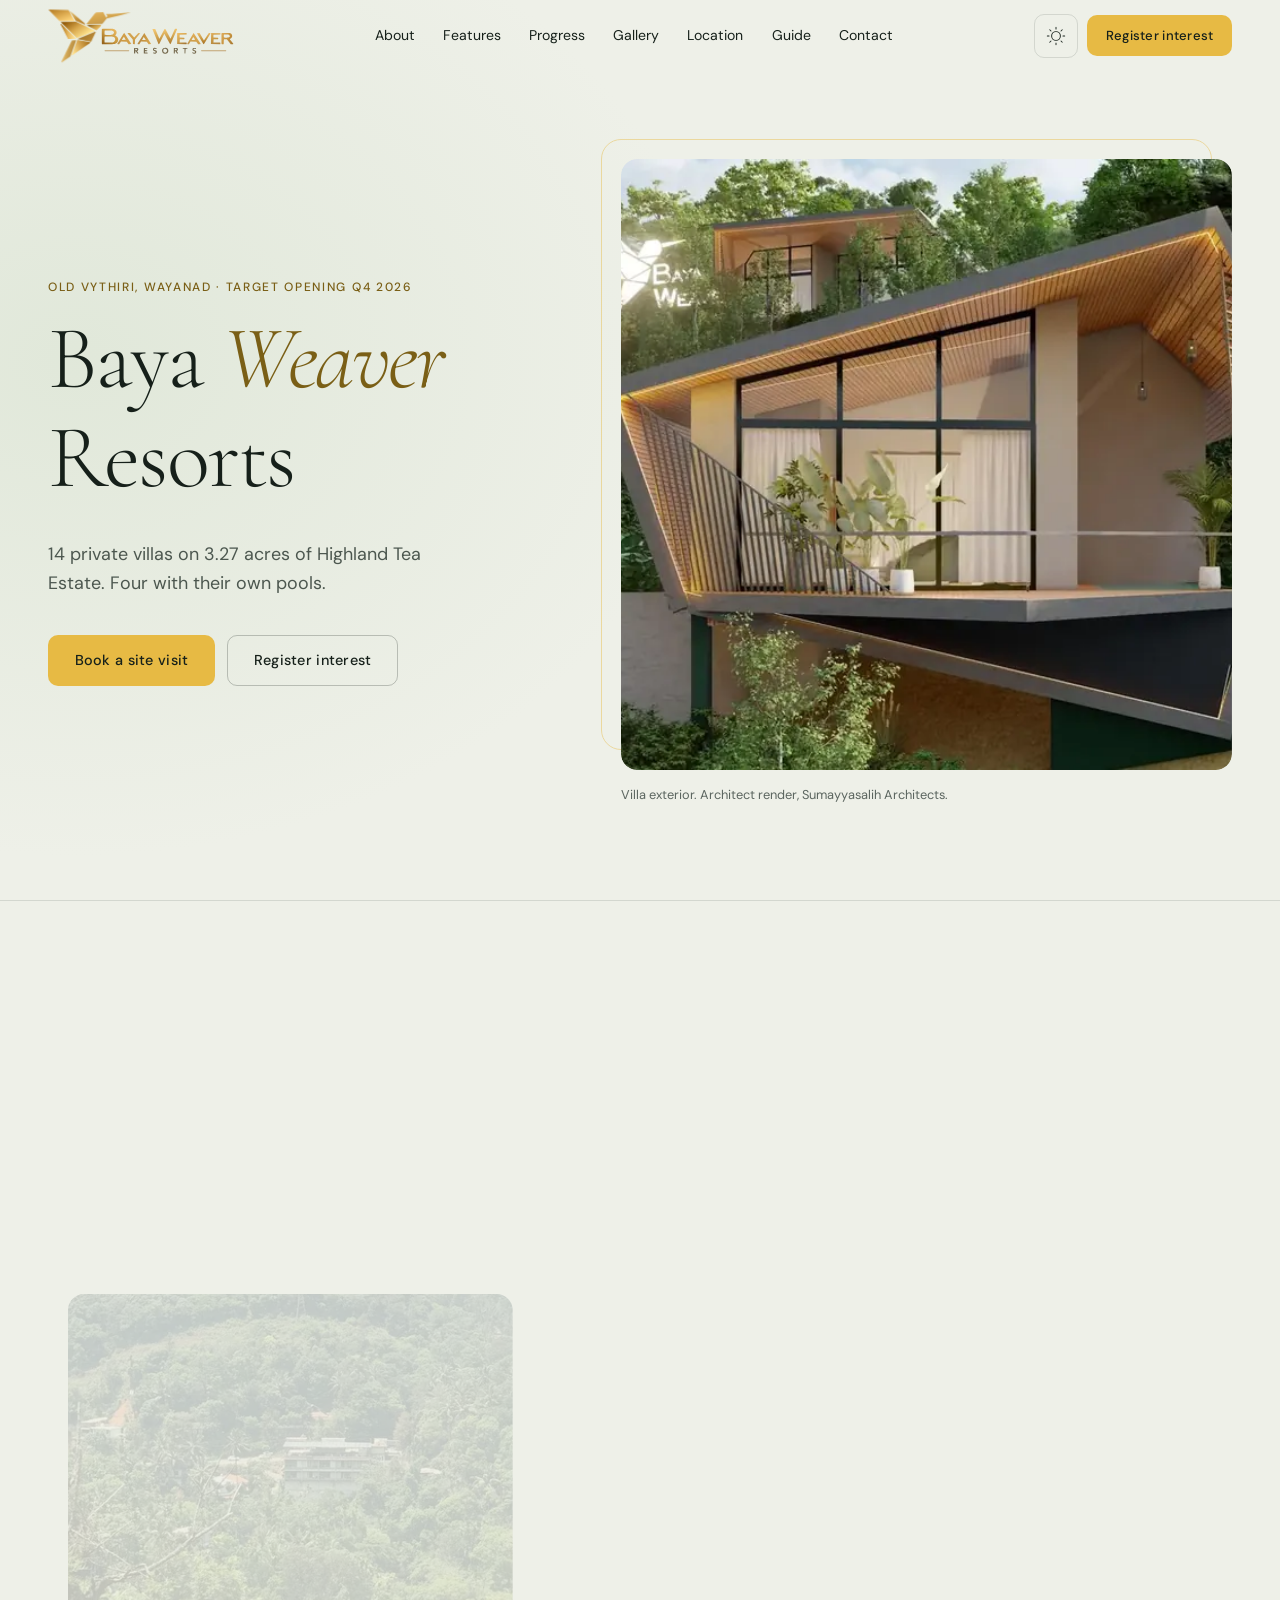
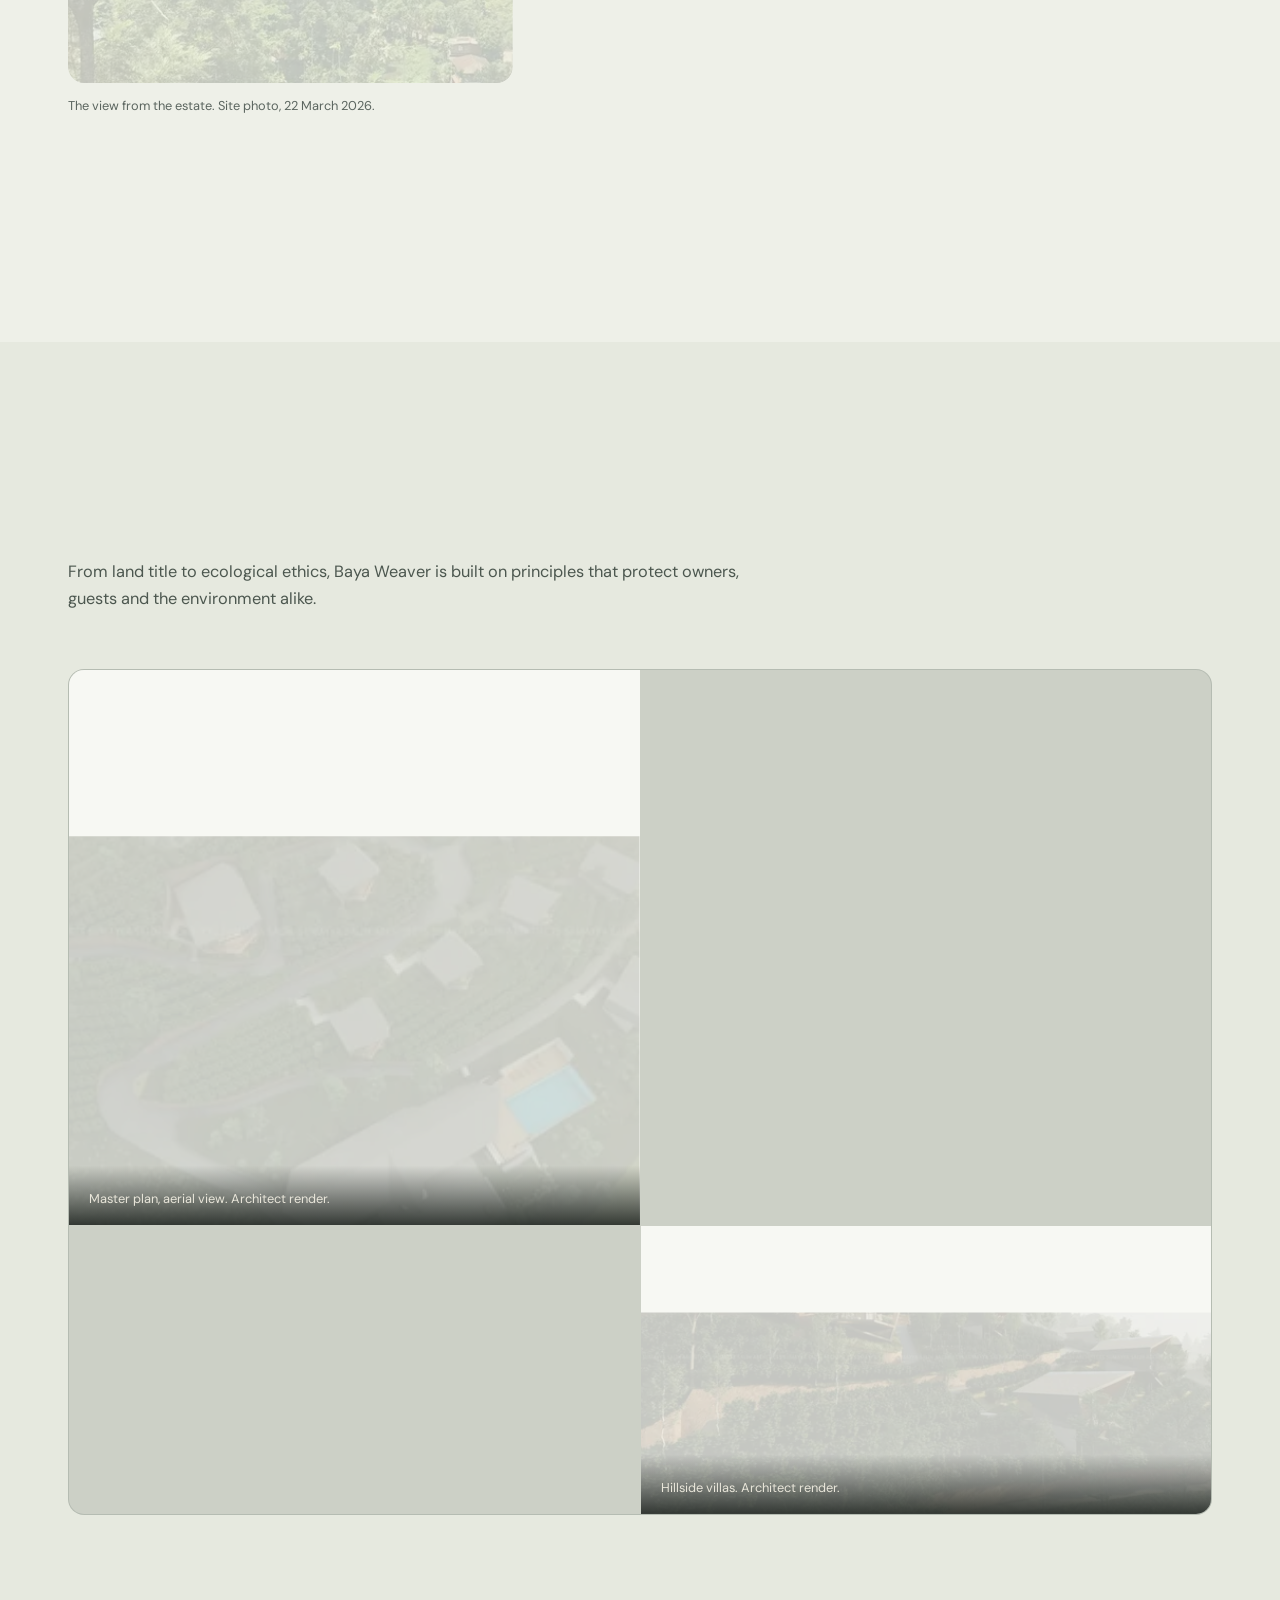
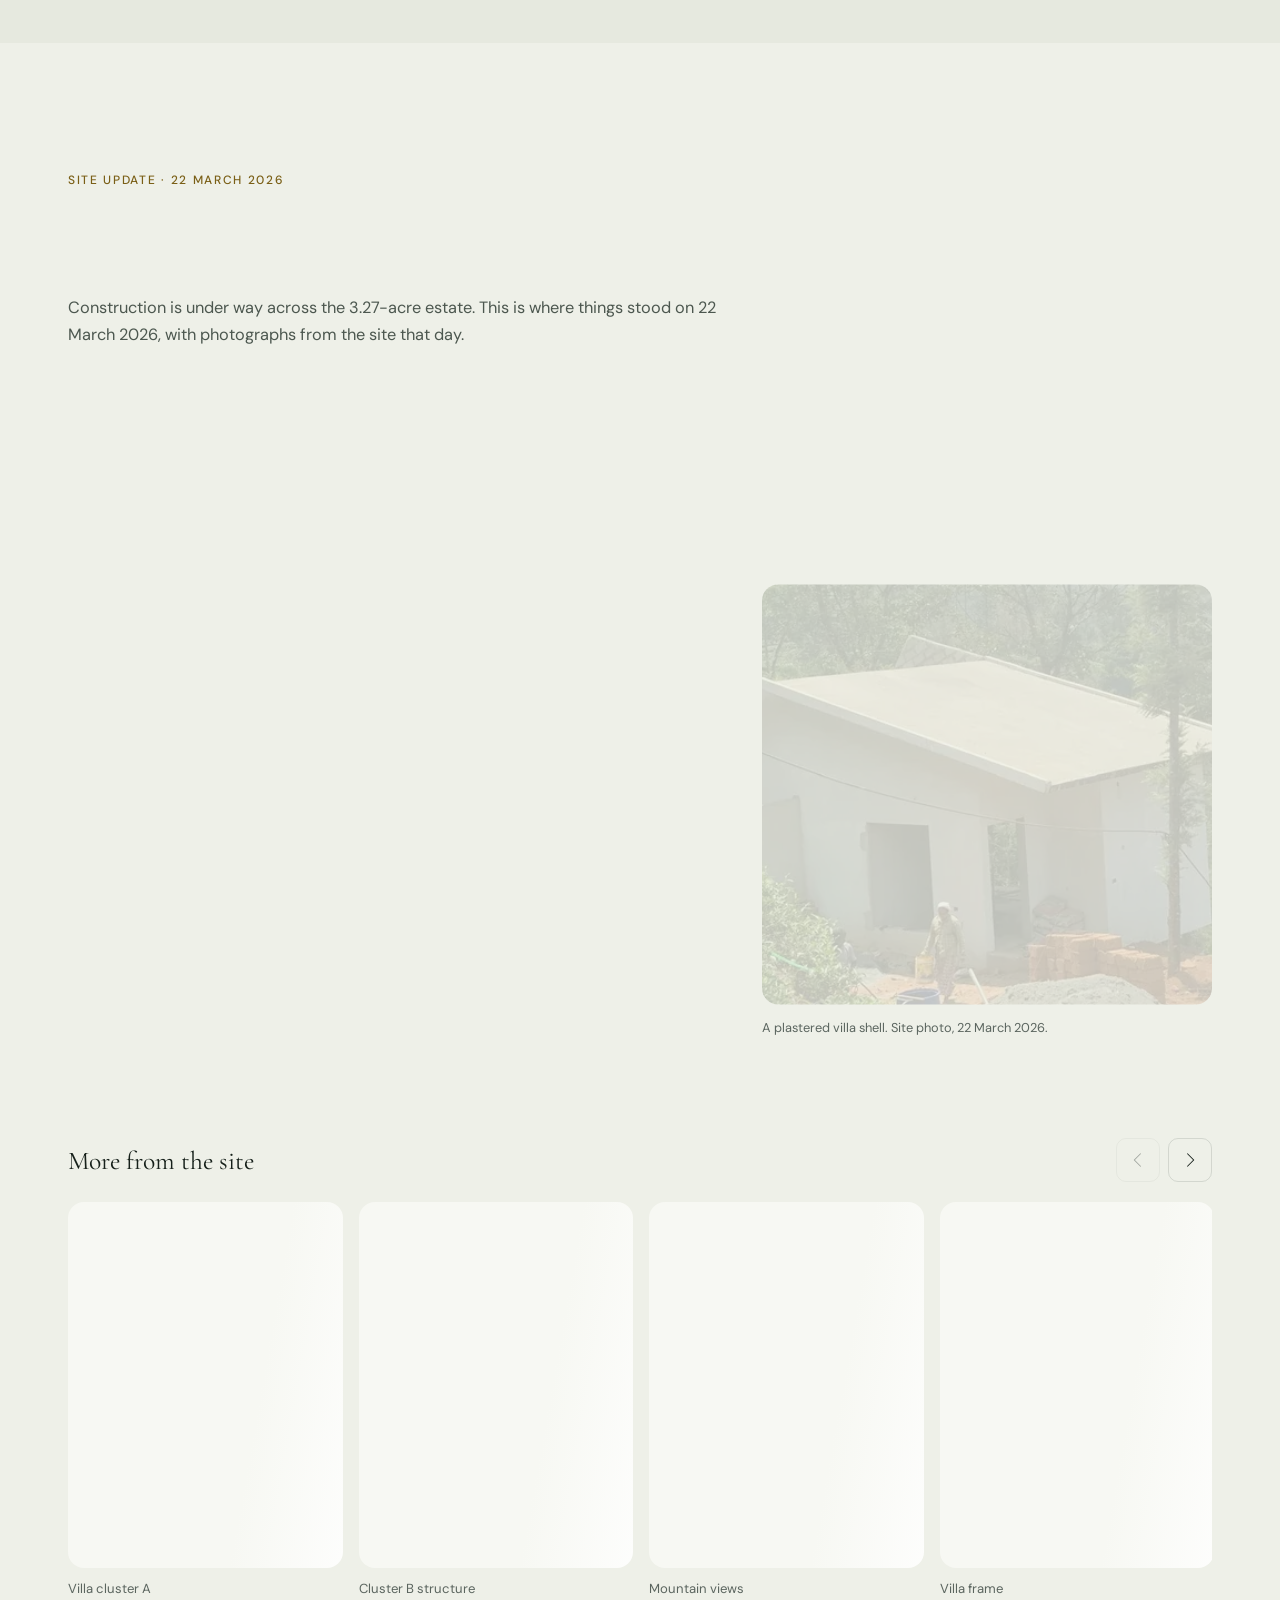
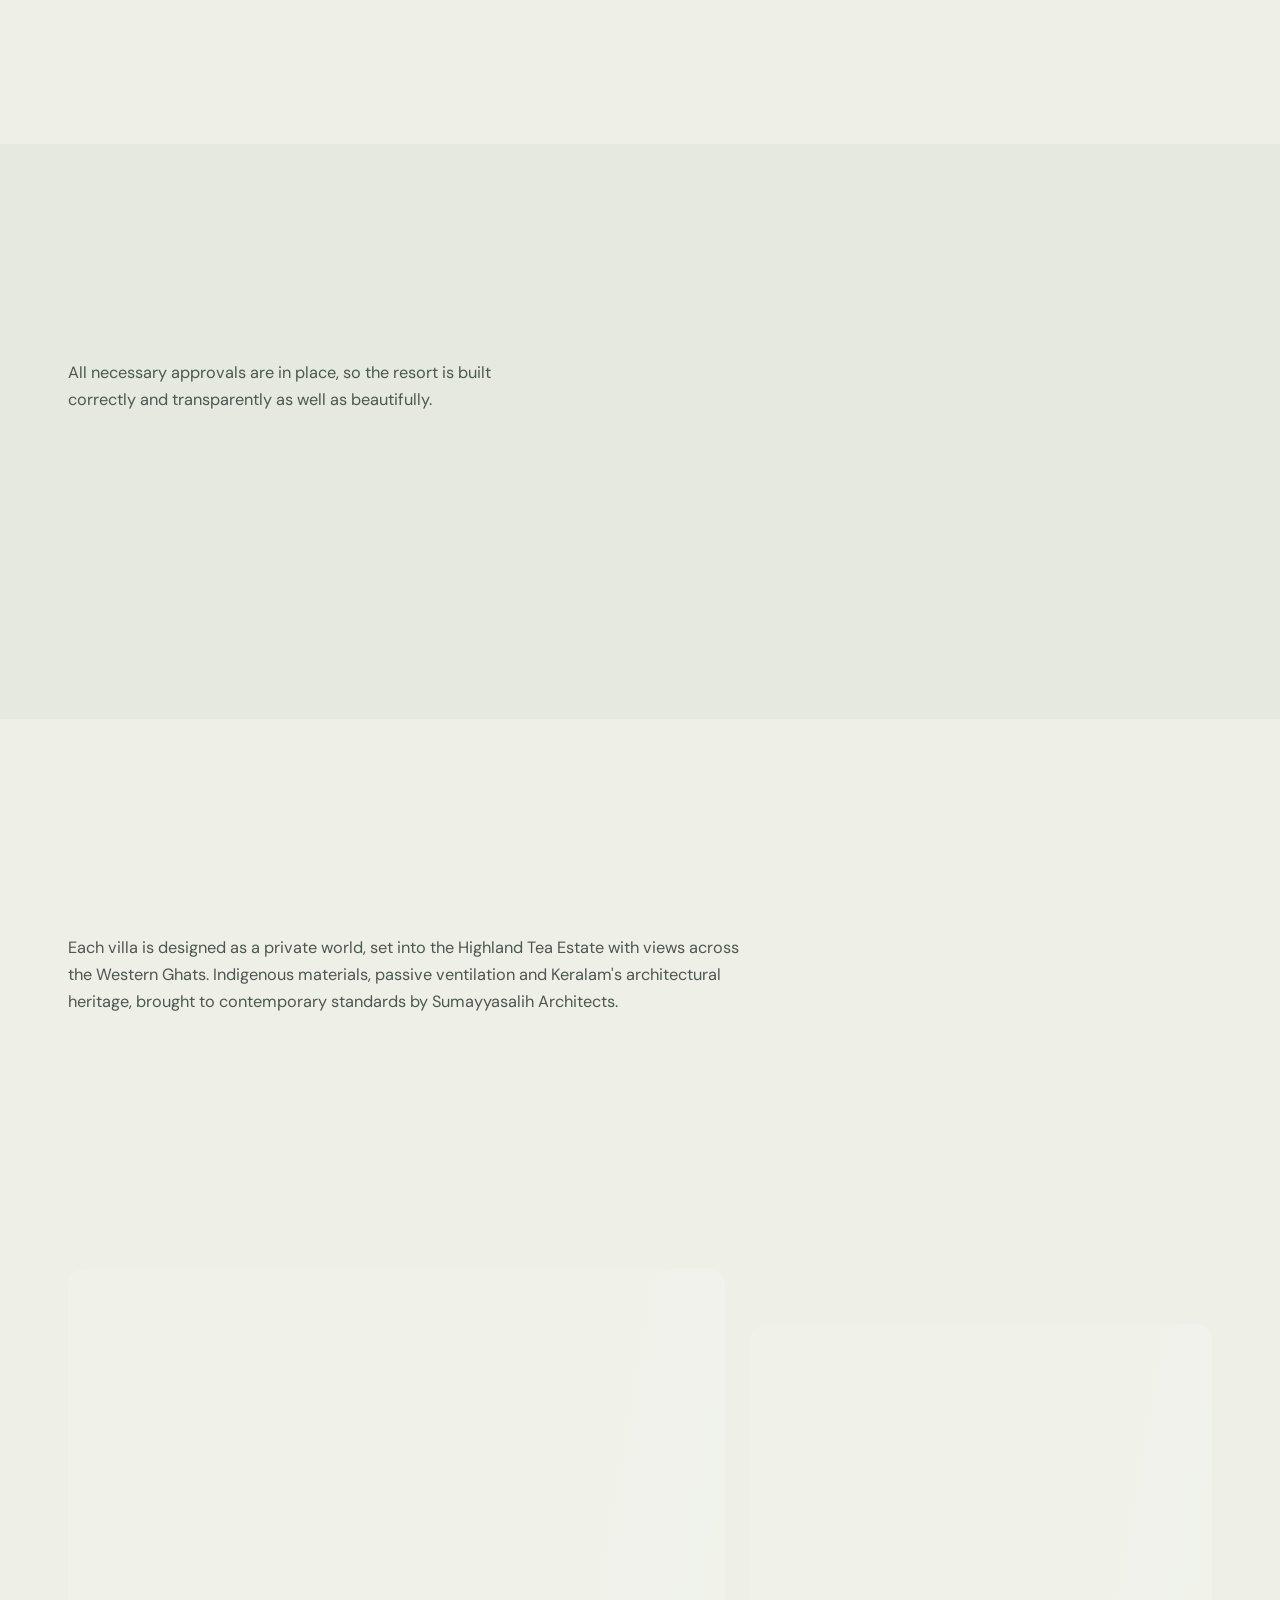
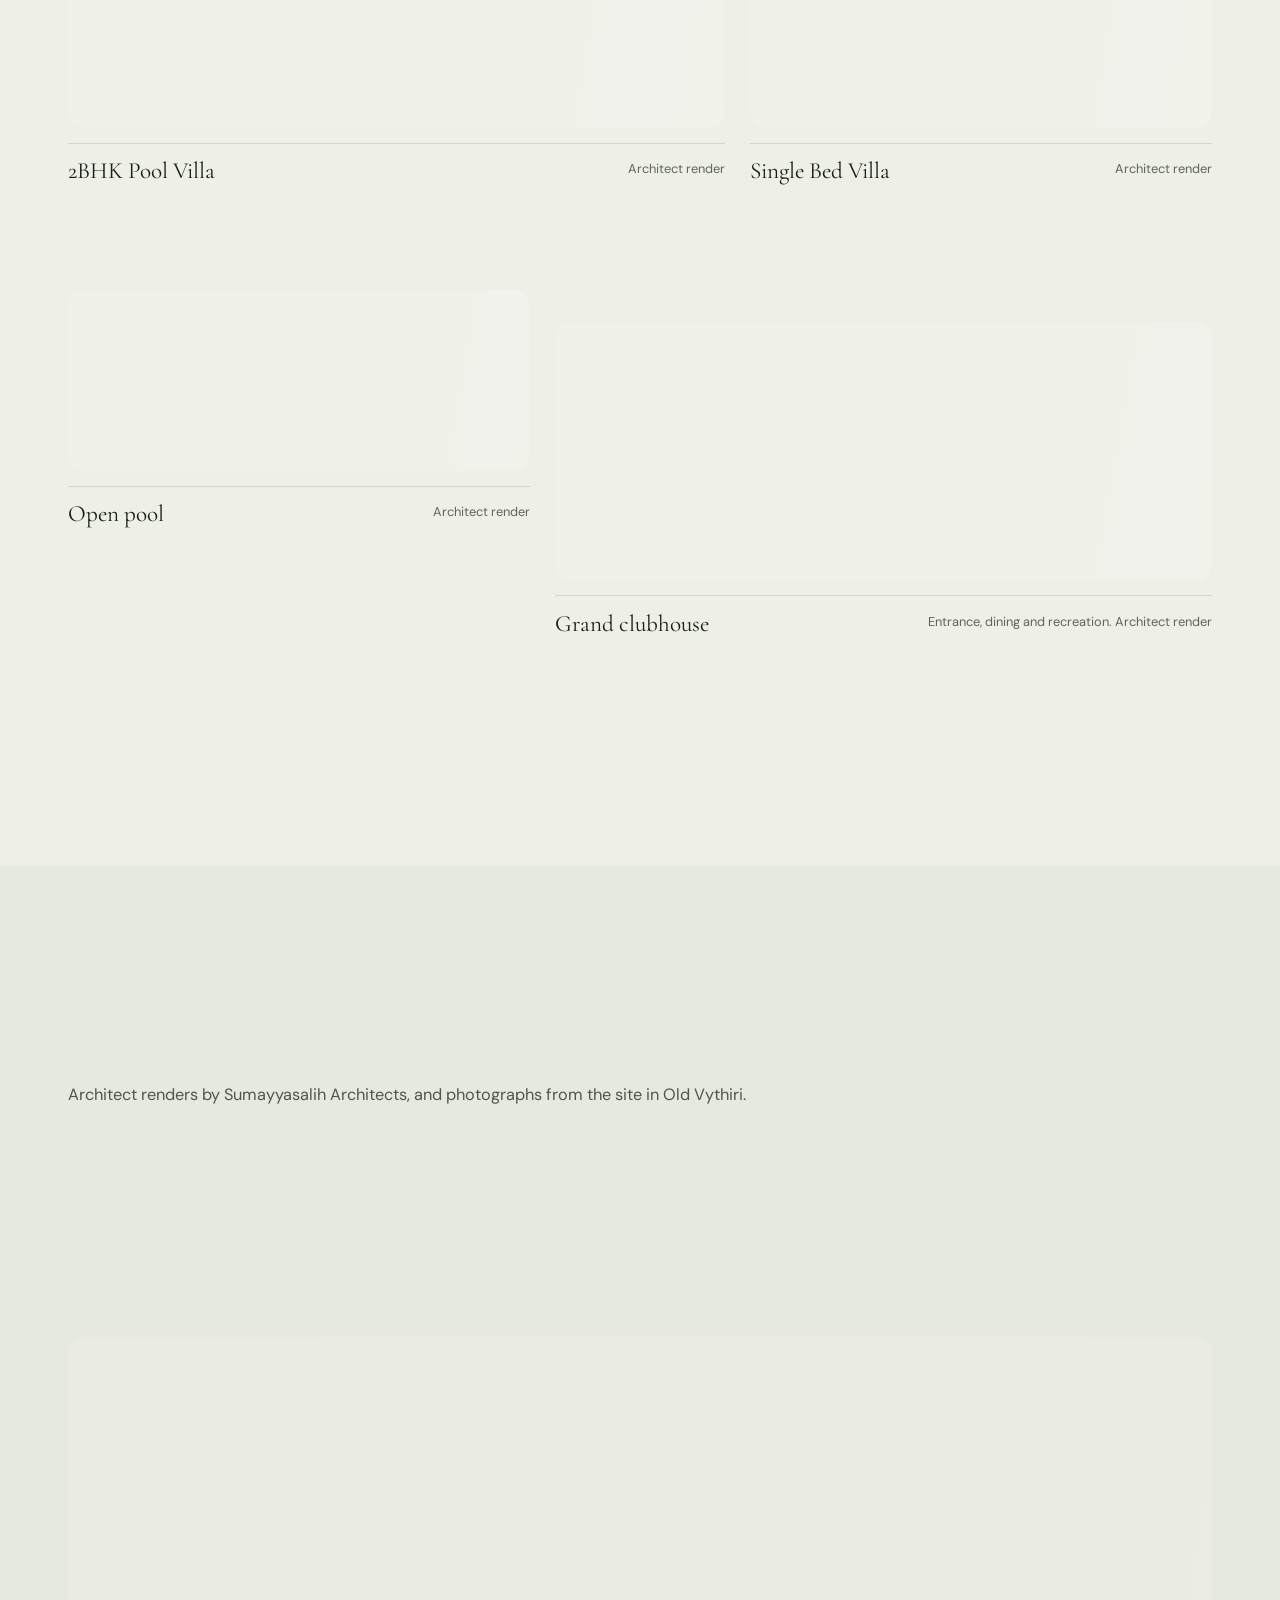
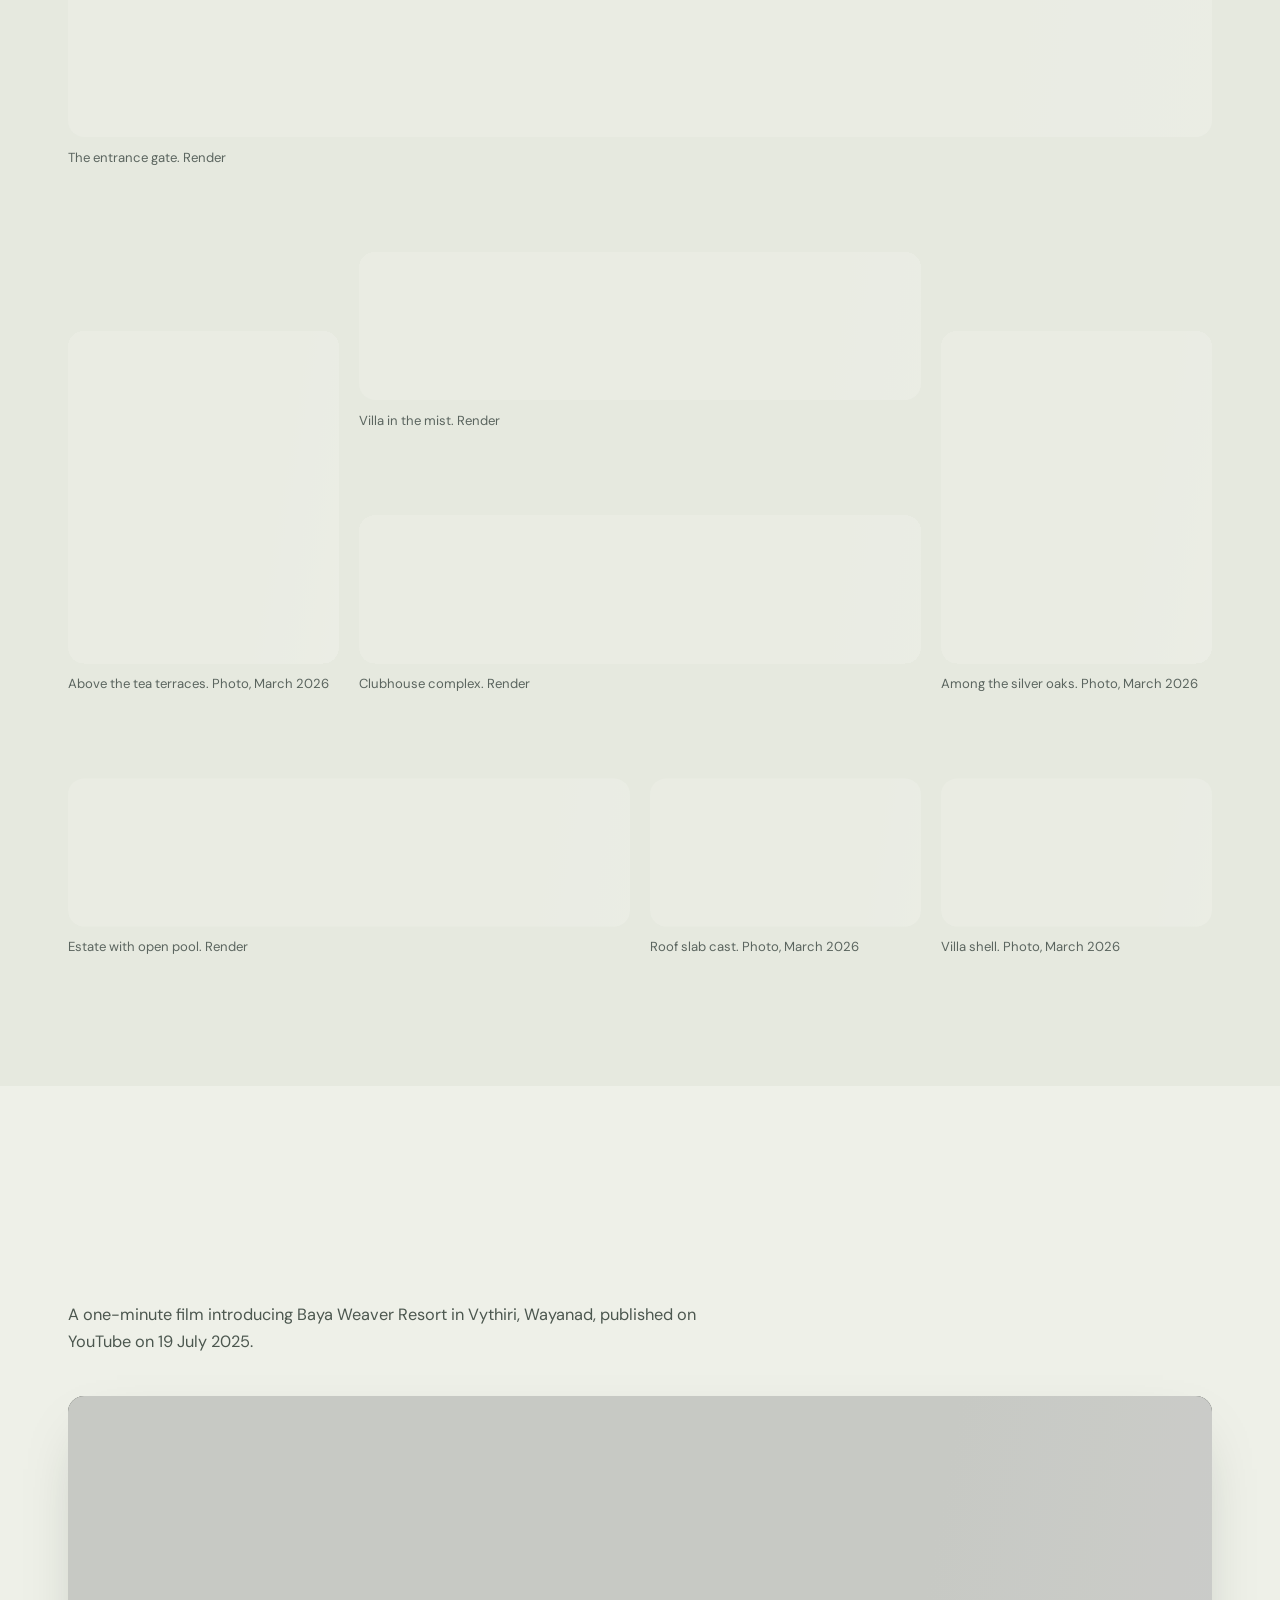
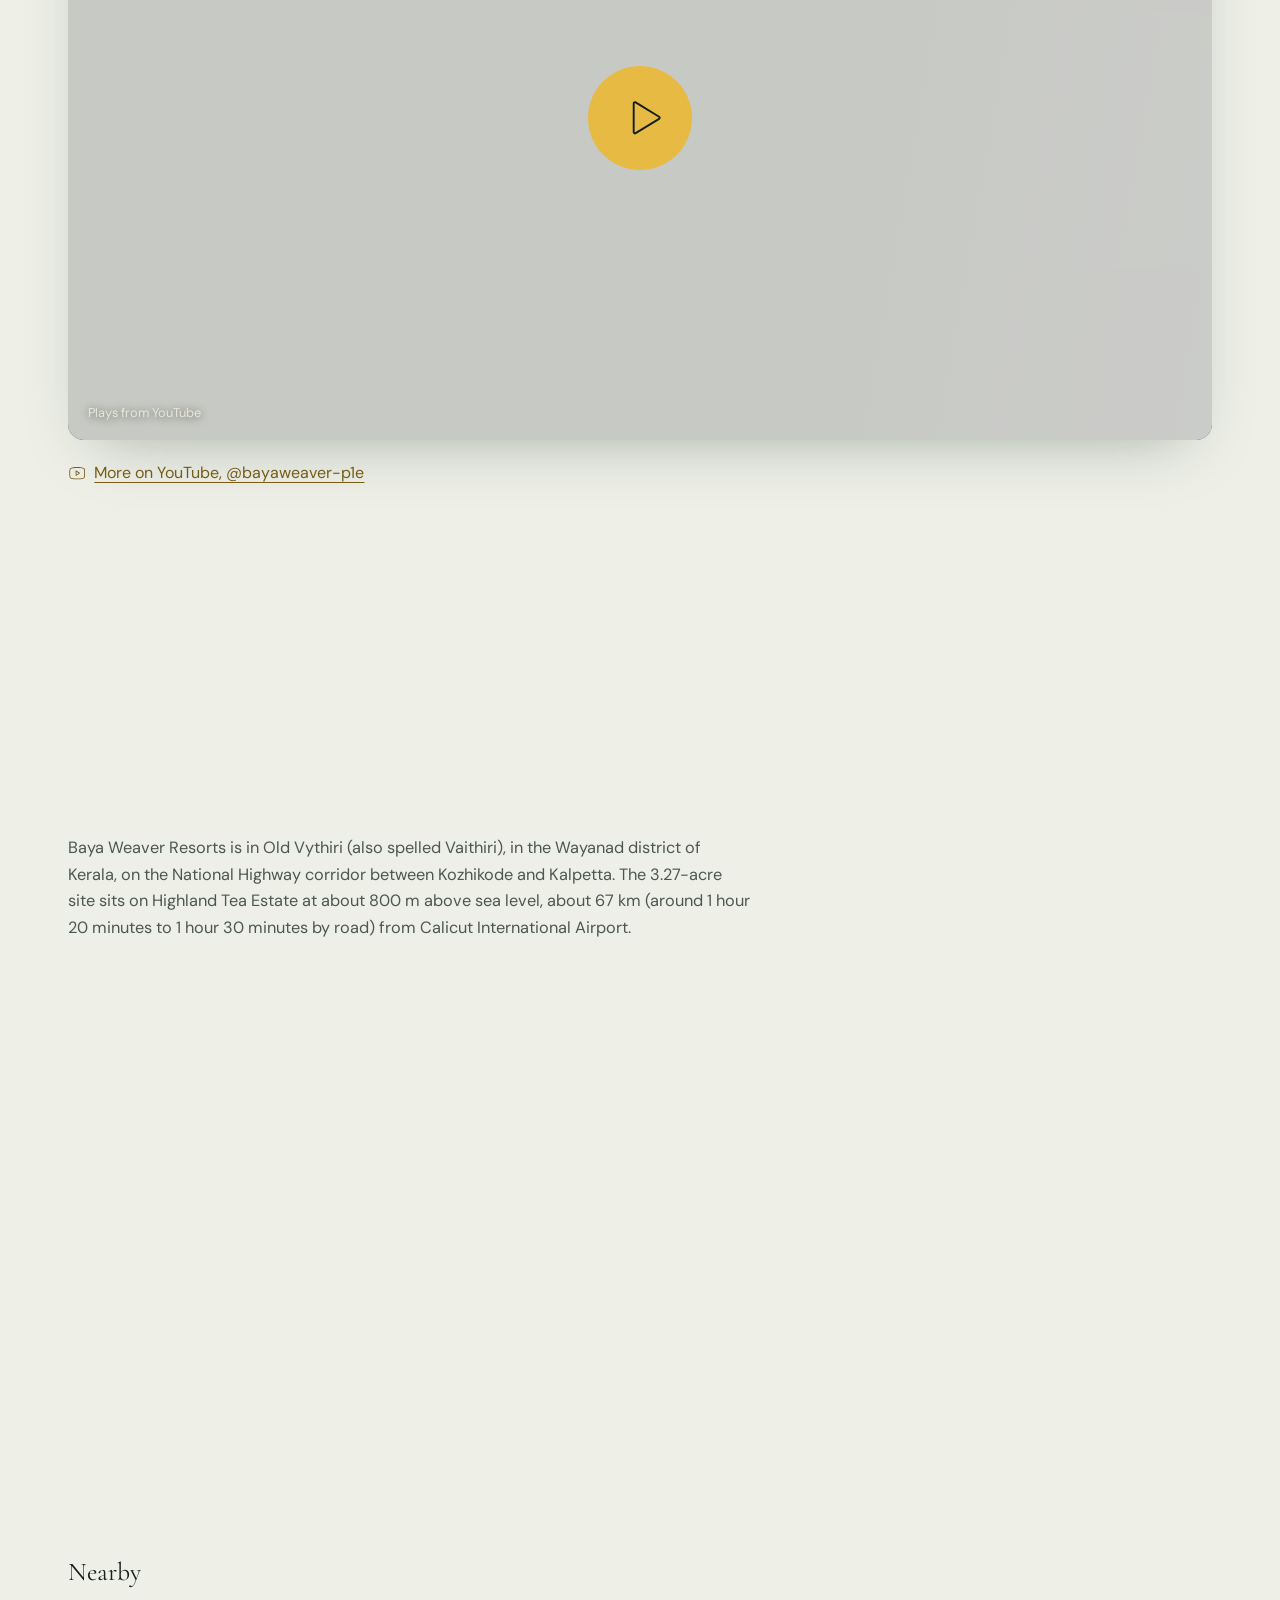
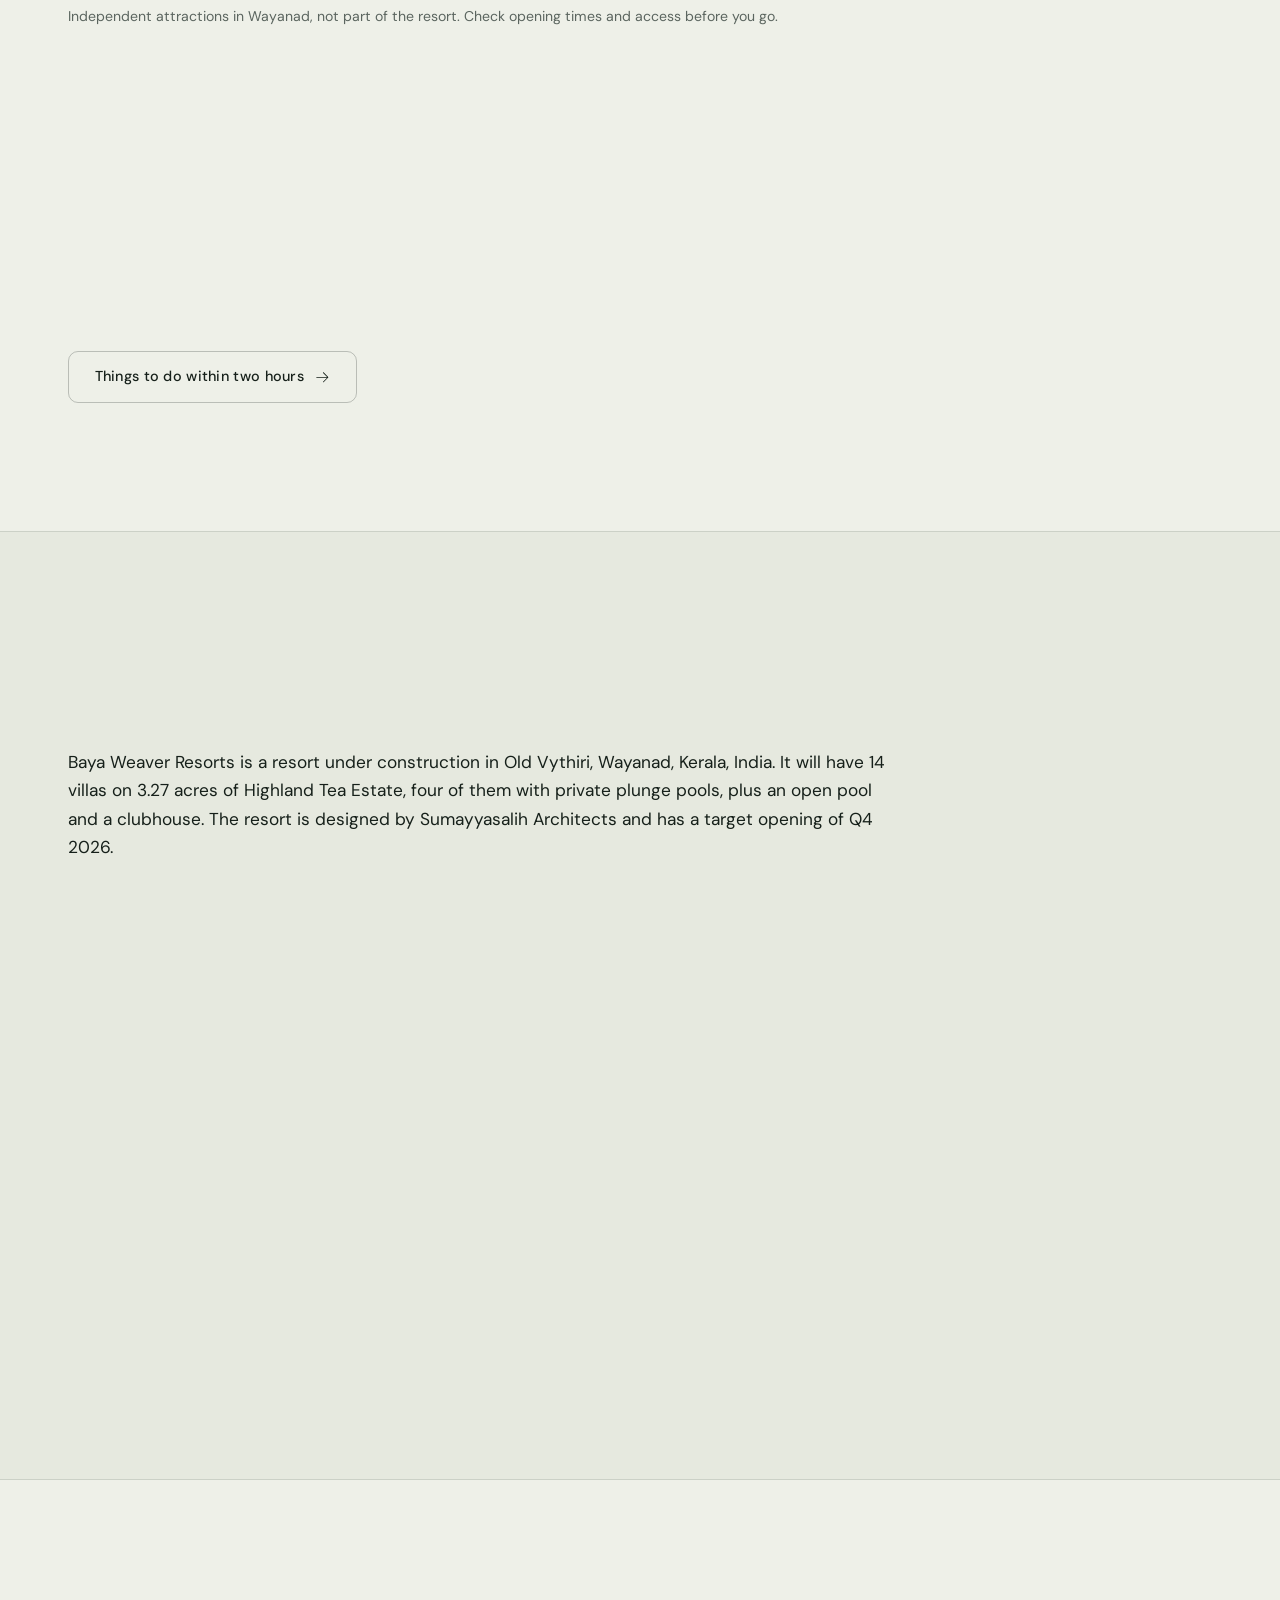
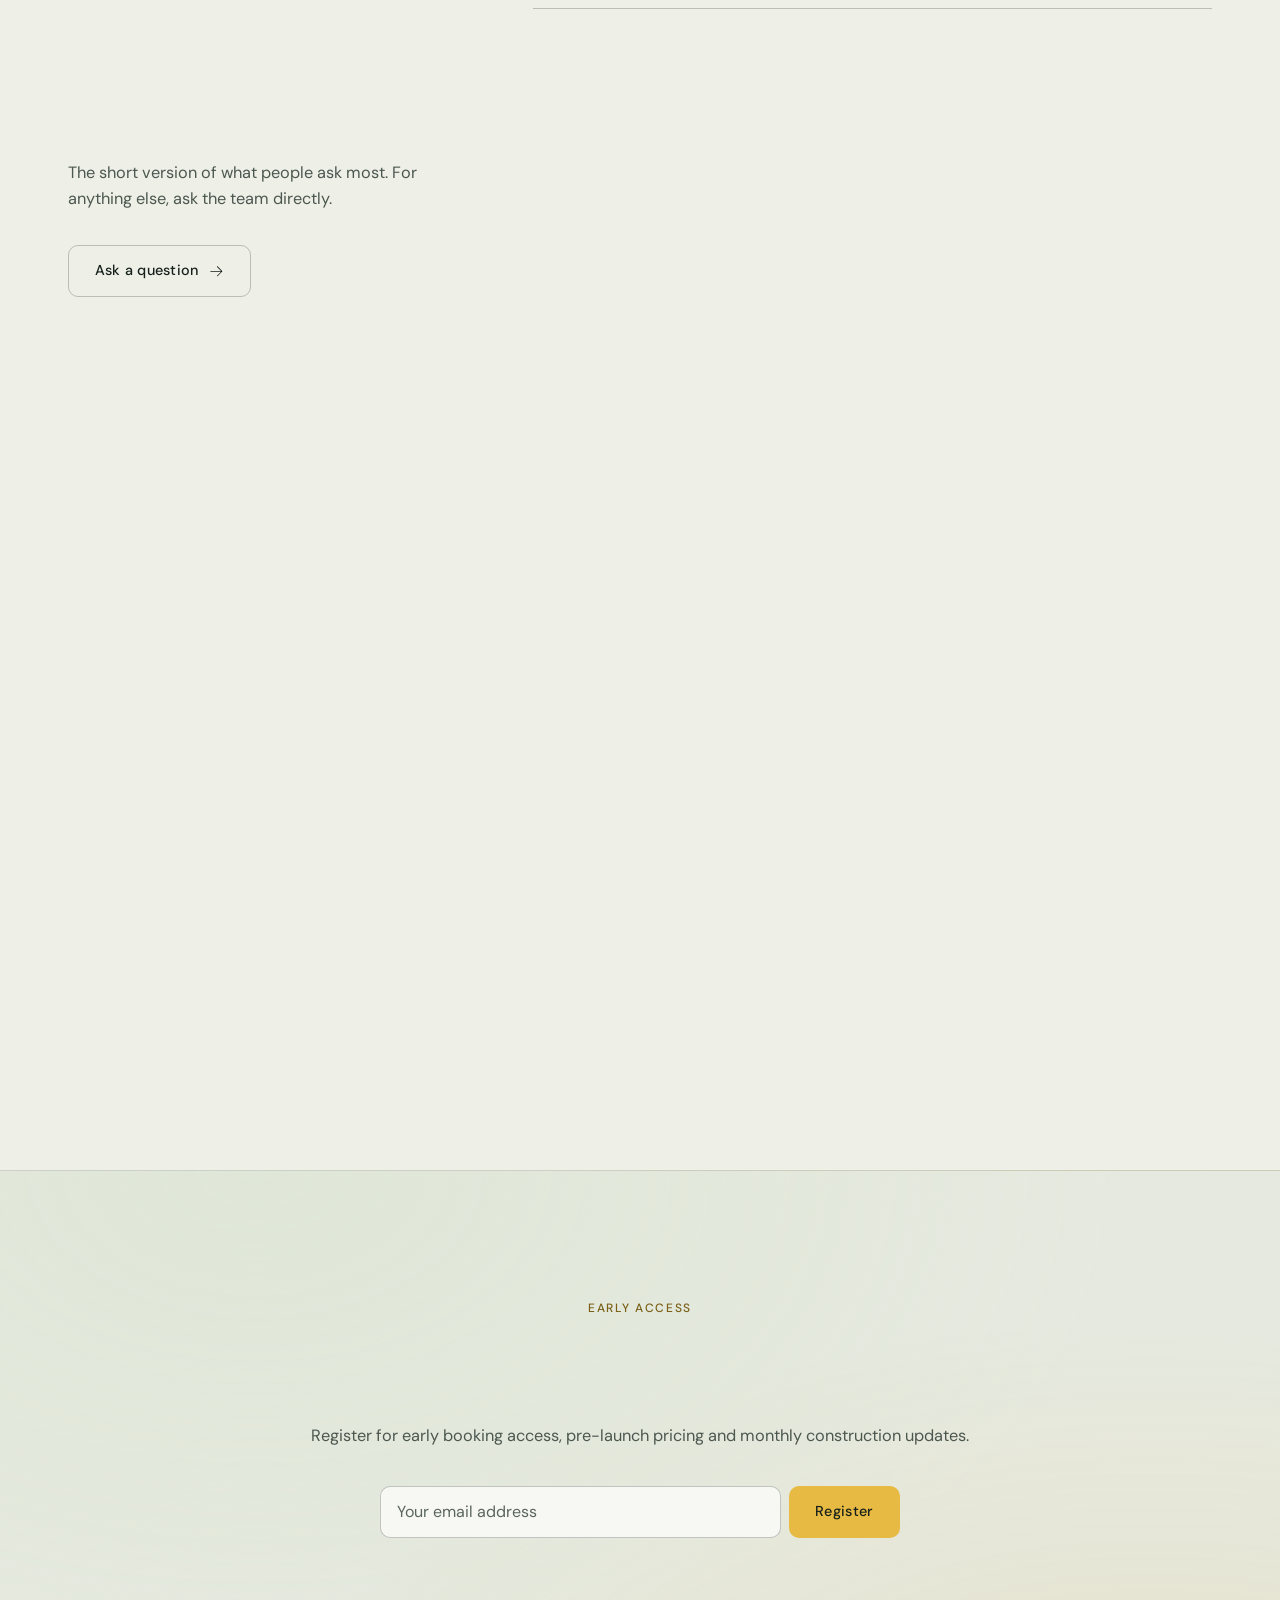
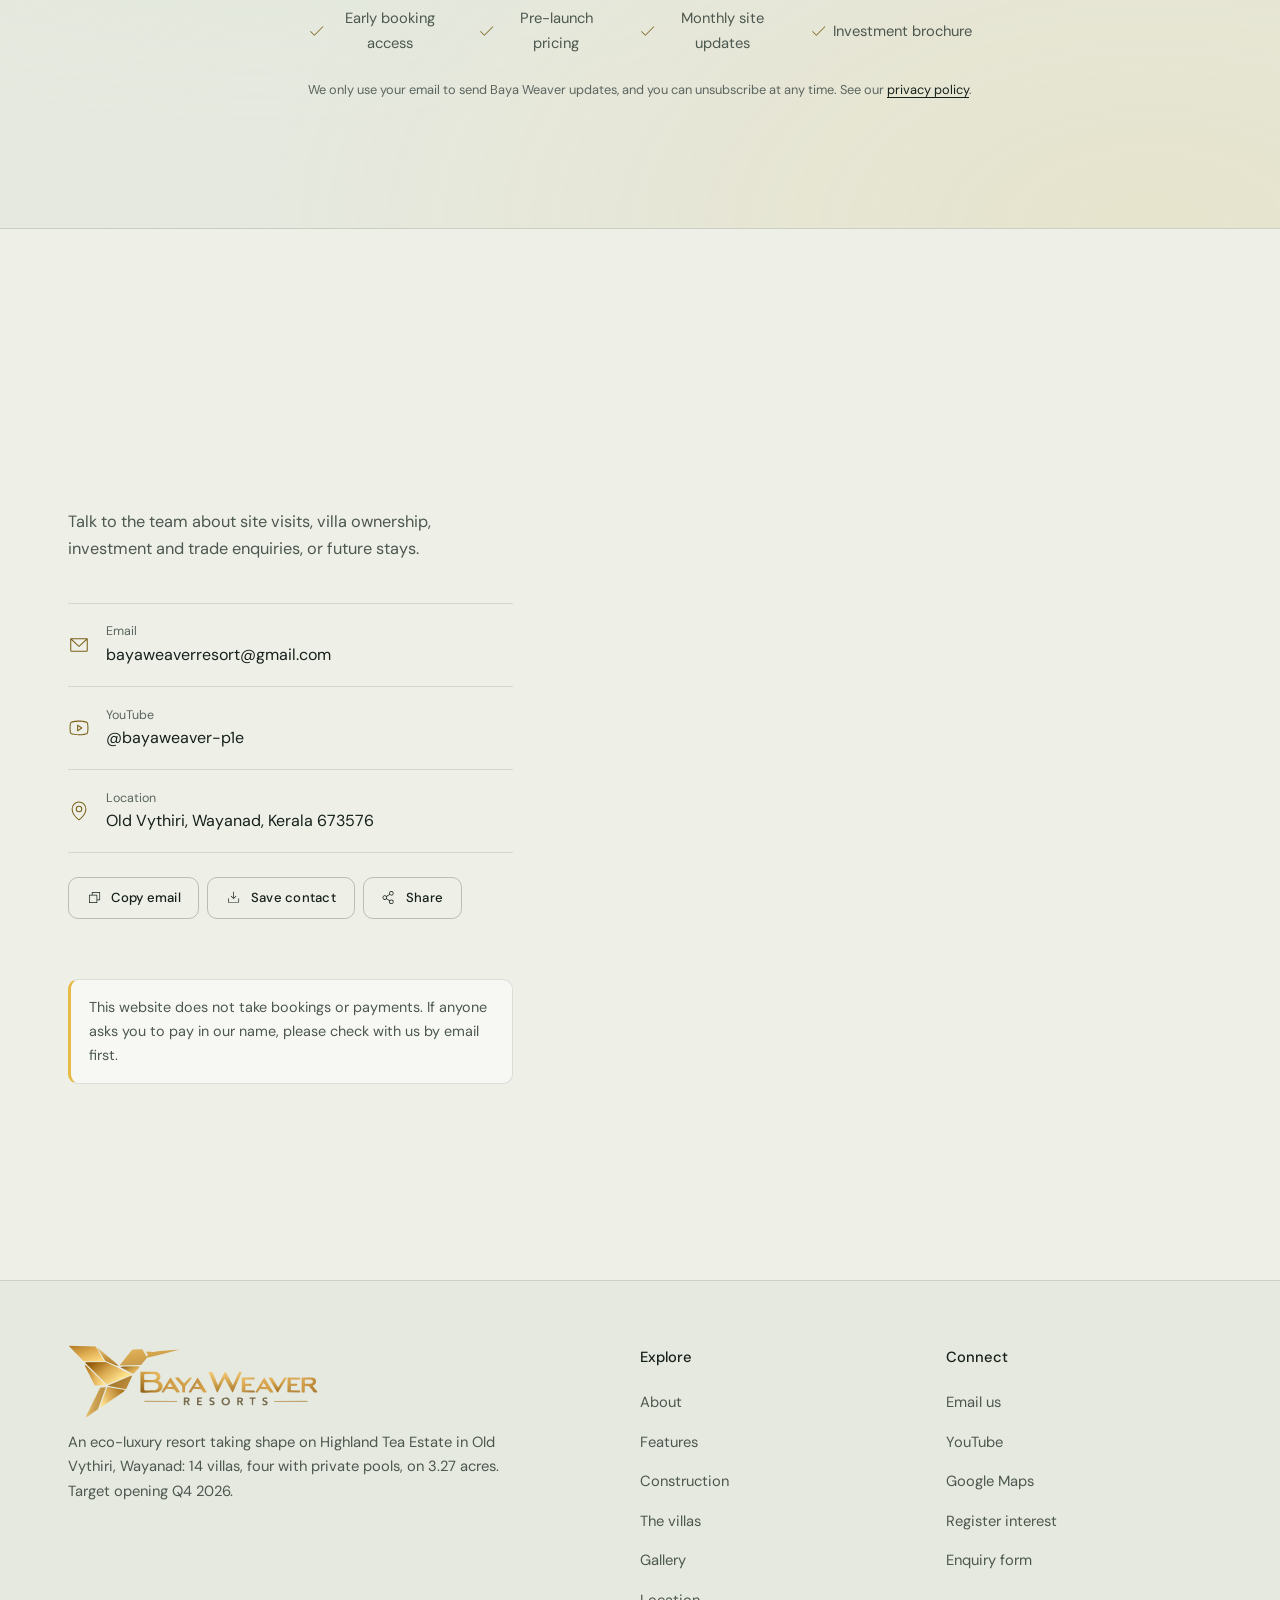
==== commit a26ecf0c: "Add the entrance render, fix phone overflow and gallery gaps Lead the gallery with the new entrance-" ====
--- a/index.html
+++ b/index.html
@@ -204,7 +204,7 @@
         "height": 630
       },
       "datePublished": "2026-03-24",
-      "dateModified": "2026-09-28",
+      "dateModified": "2026-10-01",
       "mentions": [
         {
           "@type": "TouristAttraction",
@@ -458,7 +458,7 @@
   <link rel="manifest" href="site.webmanifest">
   <link rel="preload" href="fonts/cormorant-garamond-latin-300-normal.woff2" as="font" type="font/woff2" crossorigin>
   <link rel="preload" href="fonts/dm-sans-latin-400-normal.woff2" as="font" type="font/woff2" crossorigin>
-  <link rel="stylesheet" href="css/site.css?v=10">
+  <link rel="stylesheet" href="css/site.css?v=12">
 </head>
 
 <body>
@@ -849,6 +849,12 @@
         </p>
 
         <ul class="mosaic" id="galleryGrid">
+          <li class="m-gate reveal"><a href="images/site/render-entrance-gate.webp" class="g-item" data-group="gallery">
+              <img src="images/site/render-entrance-gate-md.webp"
+                srcset="images/site/render-entrance-gate-sm.webp 640w, images/site/render-entrance-gate-md.webp 1024w, images/site/render-entrance-gate.webp 1600w"
+                sizes="(max-width: 1440px) 92vw, 1320px" width="1600" height="800" loading="lazy" decoding="async"
+                alt="Render of the resort entrance: a stone wall with the lit Baya Weaver Resorts sign, a timber gate under a flat canopy, and tea-covered hills behind">
+              <span class="g-cap">The entrance gate. Render</span></a></li>
           <li class="m-a reveal"><a href="images/site/site-2026-03-22-villa-tea-terrace.webp" class="g-item" data-group="gallery">
               <img src="images/site/site-2026-03-22-villa-tea-terrace-sm.webp" width="400" height="533" loading="lazy" decoding="async"
                 alt="Villa under construction above terraces of tea bushes and red earth">
@@ -1215,7 +1221,7 @@
   <footer class="site-footer">
     <div class="wrap footer-grid">
       <div class="footer-brand">
-        <p class="footer-logo"><img class="logo-on-light" src="images/logo.svg?v=2" width="900" height="262" alt="Baya Weaver Resorts" loading="lazy"><img class="logo-on-dark" src="images/logo-reverse.svg?v=2" width="900" height="262" alt="Baya Weaver Resorts" loading="lazy"></p>
+        <p class="footer-logo"><img class="logo-on-light" src="images/logo.svg?v=2" width="900" height="262" alt="Baya Weaver Resorts" decoding="async"><img class="logo-on-dark" src="images/logo-reverse.svg?v=2" width="900" height="262" alt="Baya Weaver Resorts" decoding="async"></p>
         <p>An eco-luxury resort taking shape on Highland Tea Estate in Old Vythiri, Wayanad: 14 villas, four with private
           pools, on 3.27 acres. Target opening Q4 2026.</p>
       </div>
@@ -1245,7 +1251,7 @@
       </div>
     </div>
     <div class="wrap footer-bottom">
-      <p>© 2026 Baya Weaver Resorts, Old Vythiri, Wayanad, Kerala. Page updated <time datetime="2026-09-28">28 September 2026</time>.</p>
+      <p>© 2026 Baya Weaver Resorts, Old Vythiri, Wayanad, Kerala. Page updated <time datetime="2026-10-01">1 October 2026</time>.</p>
       <nav class="footer-legal" aria-label="Legal">
         <a href="privacy.html">Privacy policy</a>
         <a href="terms.html">Terms of use</a>
--- a/css/site.css
+++ b/css/site.css
@@ -592,6 +592,13 @@
   z-index: -1;
 }
 
+/* Keeps the unveil zoom from widening the page on phones; the margin leaves room for the shadow */
+.hero-media picture {
+  display: block;
+  overflow-x: clip;
+  overflow-clip-margin: 0.75rem;
+}
+
 .hero-media img {
   width: 100%;
   aspect-ratio: 1;
@@ -1199,17 +1206,21 @@
   margin-top: 3.5rem;
   display: grid;
   grid-template-columns: repeat(4, minmax(0, 1fr));
+  grid-template-rows: auto;
   grid-auto-rows: clamp(180px, 19vw, 270px);
   gap: 1.25rem;
 }
 
-.mosaic .m-a { grid-column: 1; grid-row: 1 / span 2; }
-.mosaic .m-b { grid-column: 2 / span 2; grid-row: 1; }
-.mosaic .m-c { grid-column: 4; grid-row: 1 / span 2; }
-.mosaic .m-d { grid-column: 2 / span 2; grid-row: 2; }
-.mosaic .m-e { grid-column: 1 / span 2; grid-row: 3; }
-.mosaic .m-f { grid-column: 3; grid-row: 3; }
-.mosaic .m-g { grid-column: 4; grid-row: 3; }
+/* The entrance leads the gallery at full width, in the render's own 2:1 shape */
+.mosaic .m-gate { grid-column: 1 / -1; grid-row: 1; }
+.mosaic .m-gate .g-item img { flex: none; aspect-ratio: 2 / 1; }
+.mosaic .m-a { grid-column: 1; grid-row: 2 / span 2; }
+.mosaic .m-b { grid-column: 2 / span 2; grid-row: 2; }
+.mosaic .m-c { grid-column: 4; grid-row: 2 / span 2; }
+.mosaic .m-d { grid-column: 2 / span 2; grid-row: 3; }
+.mosaic .m-e { grid-column: 1 / span 2; grid-row: 4; }
+.mosaic .m-f { grid-column: 3; grid-row: 4; }
+.mosaic .m-g { grid-column: 4; grid-row: 4; }
 
 .g-item {
   display: flex;
@@ -1244,6 +1255,8 @@
   .mosaic {
     grid-template-columns: repeat(2, minmax(0, 1fr));
     grid-auto-rows: auto;
+    /* pairs the portrait photos instead of leaving a gap beside each one */
+    grid-auto-flow: row dense;
   }
 
   .mosaic li {
@@ -1256,6 +1269,7 @@
     aspect-ratio: 4 / 5;
   }
 
+  .mosaic .m-gate,
   .mosaic .m-b,
   .mosaic .m-d,
   .mosaic .m-e {
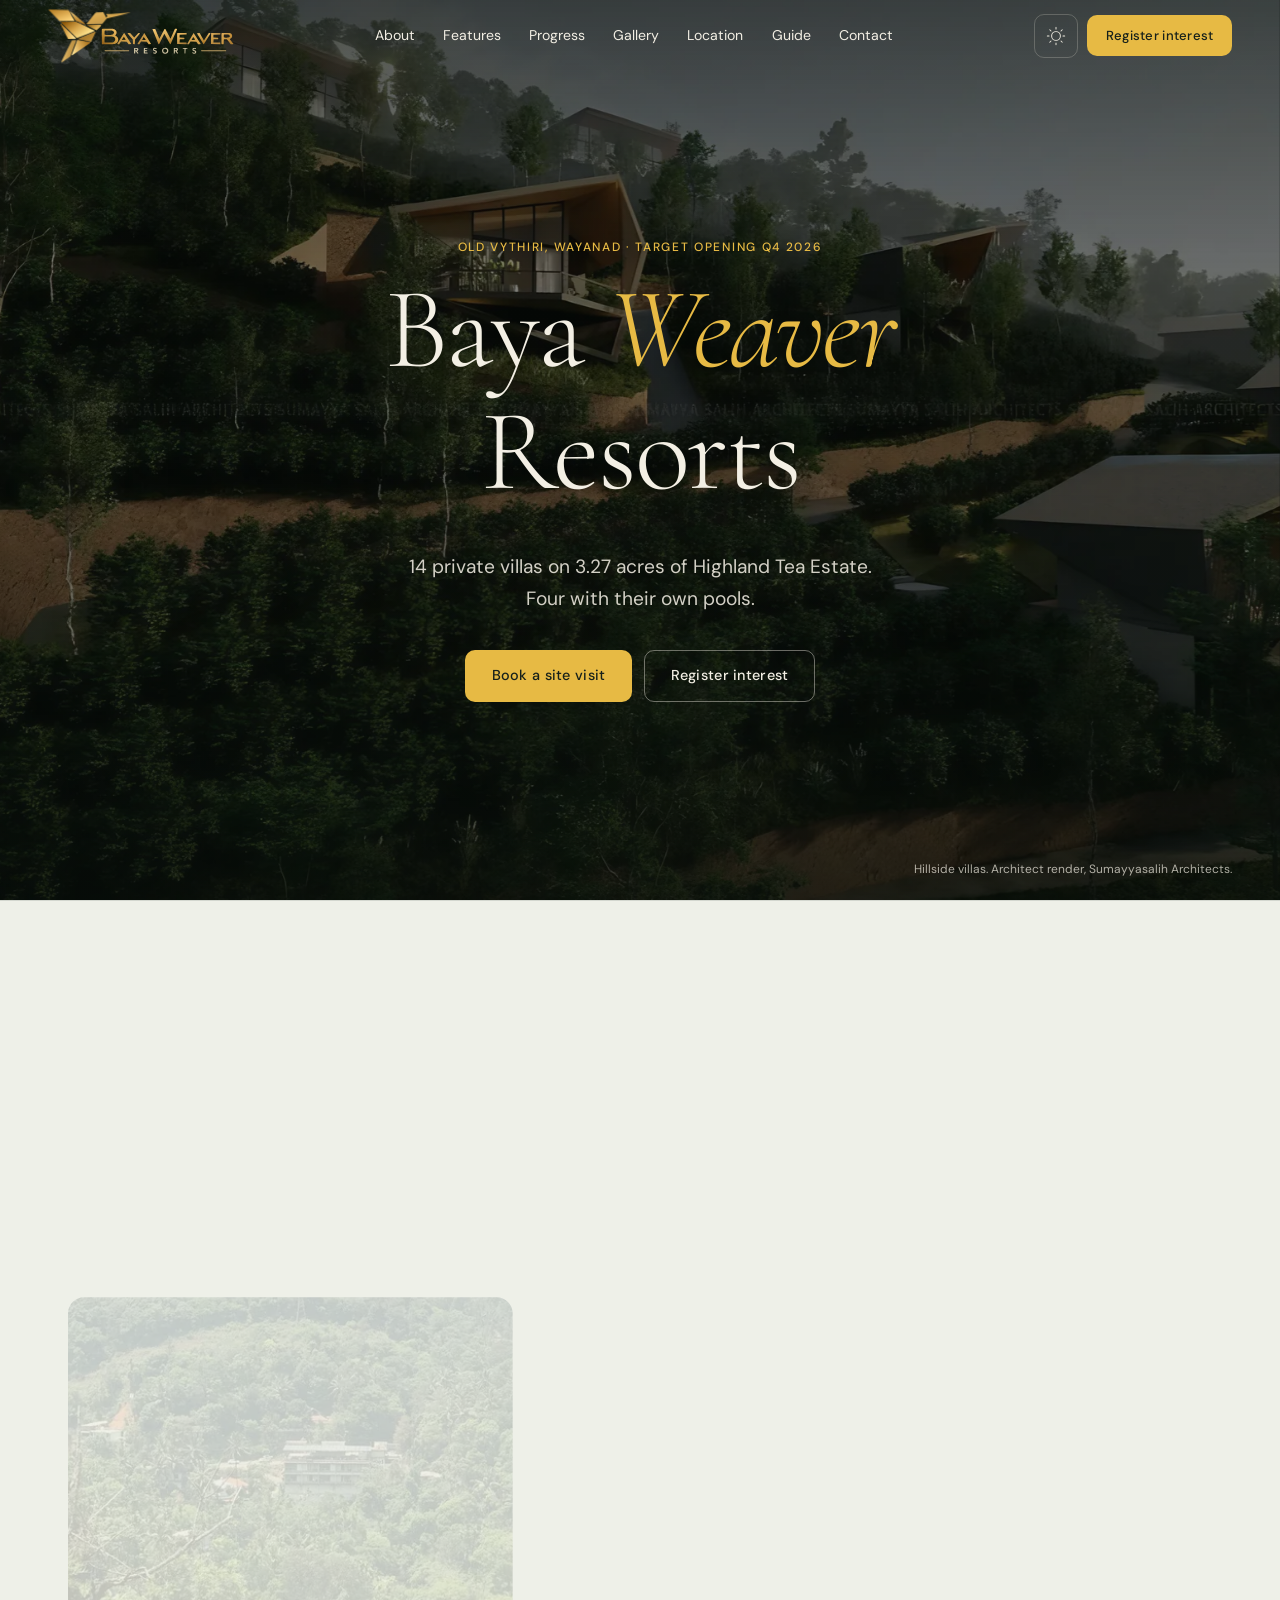
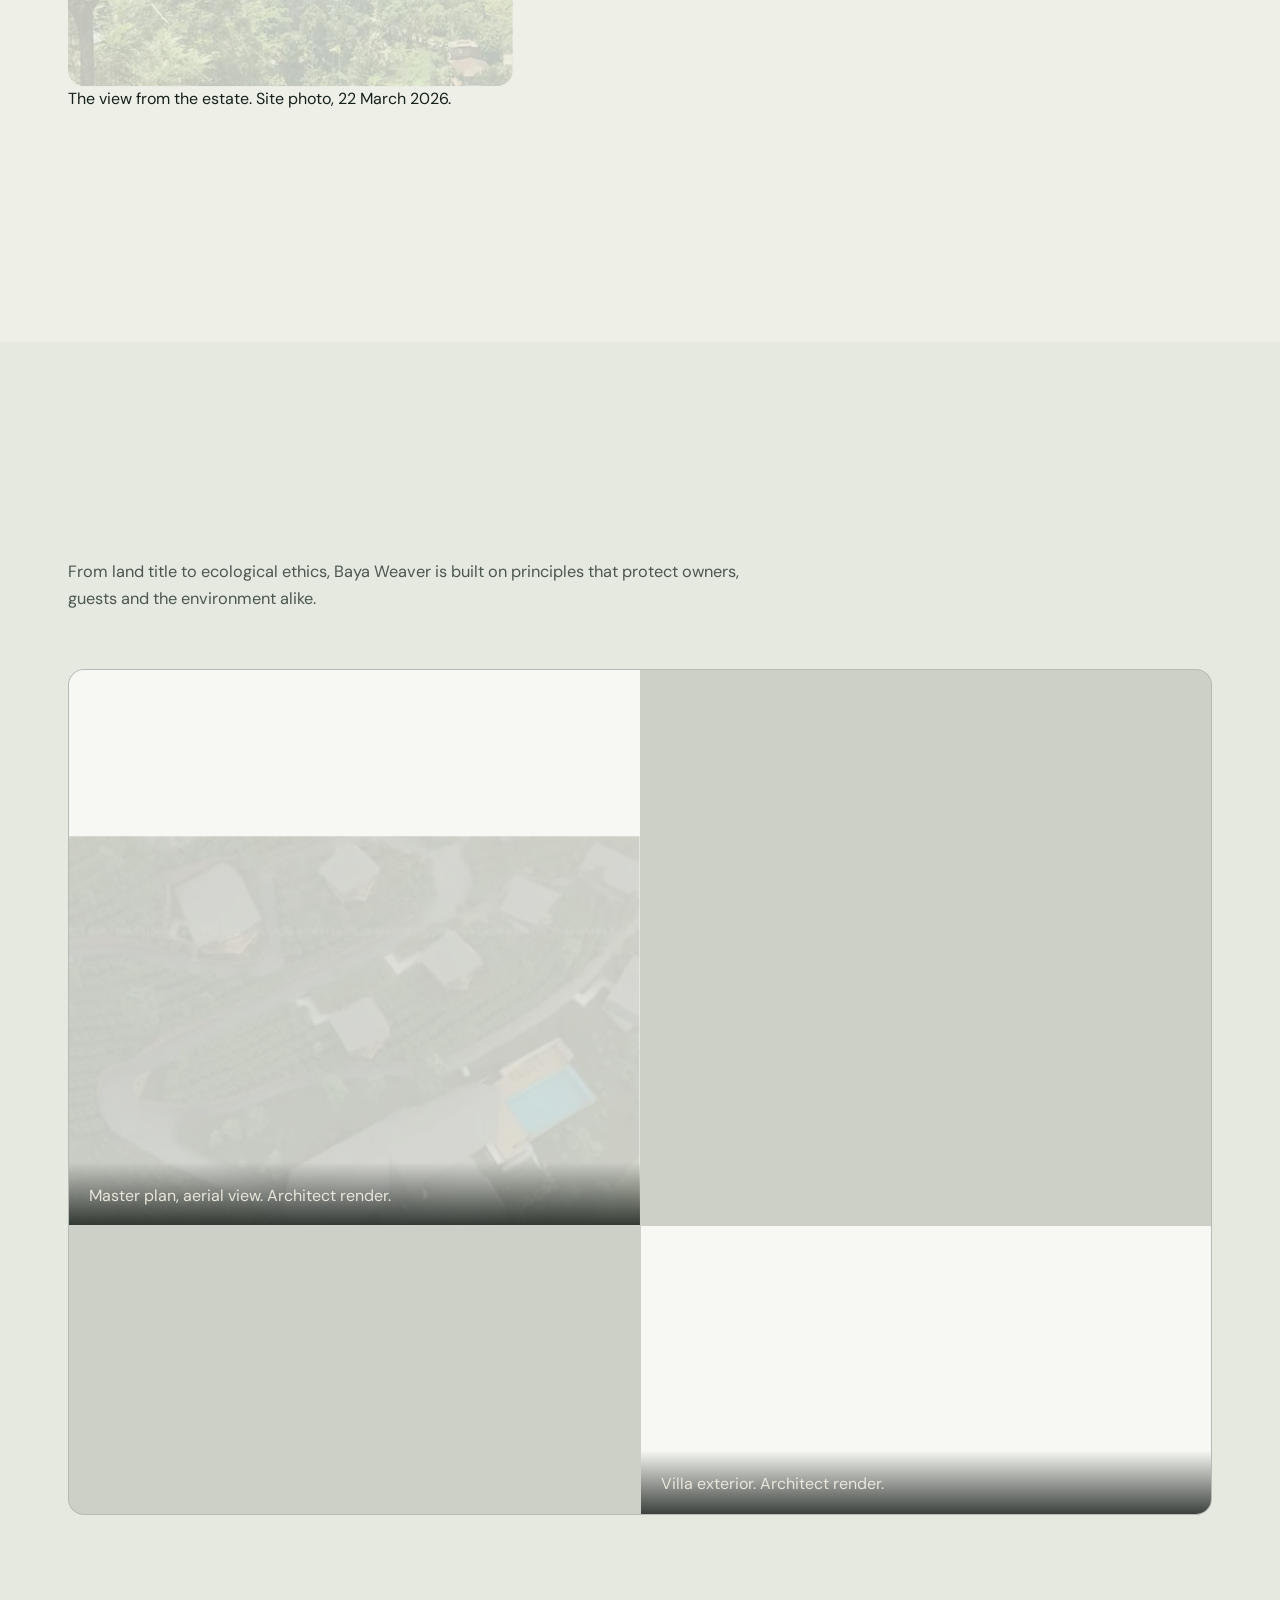
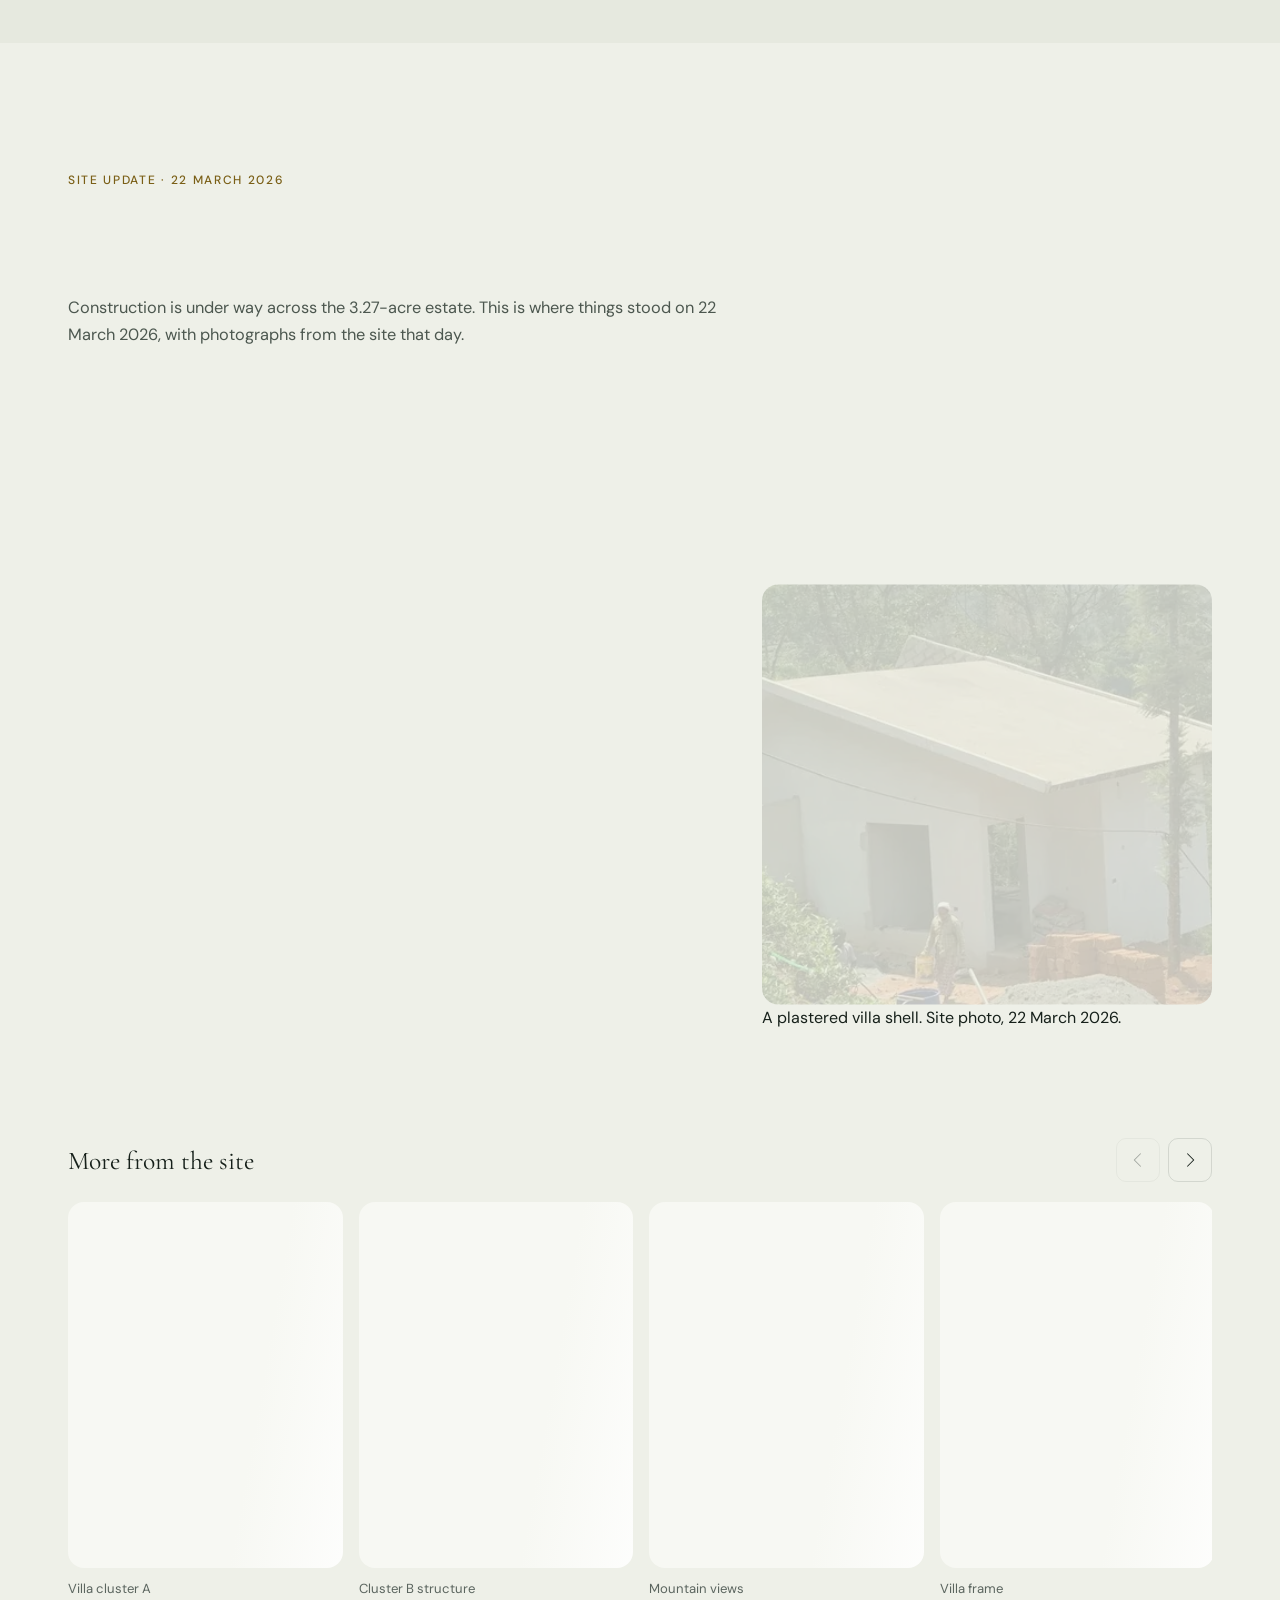
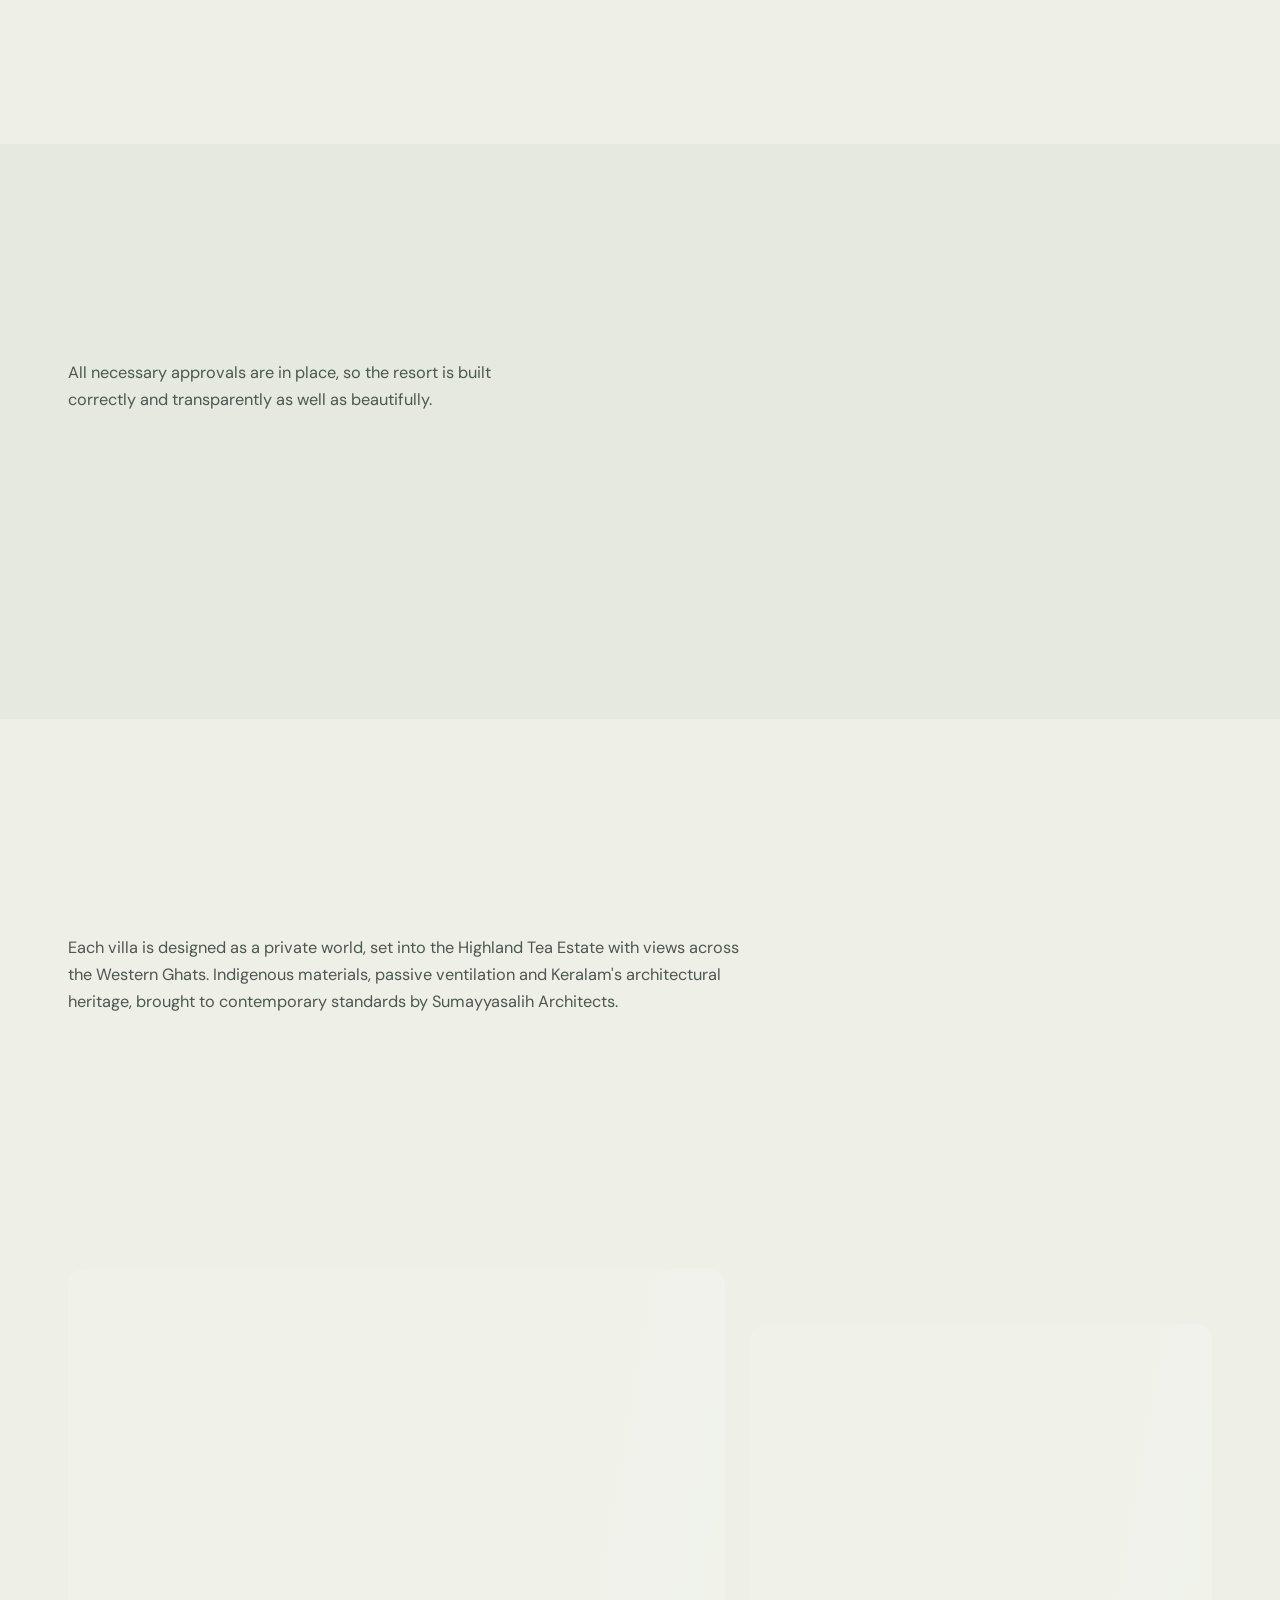
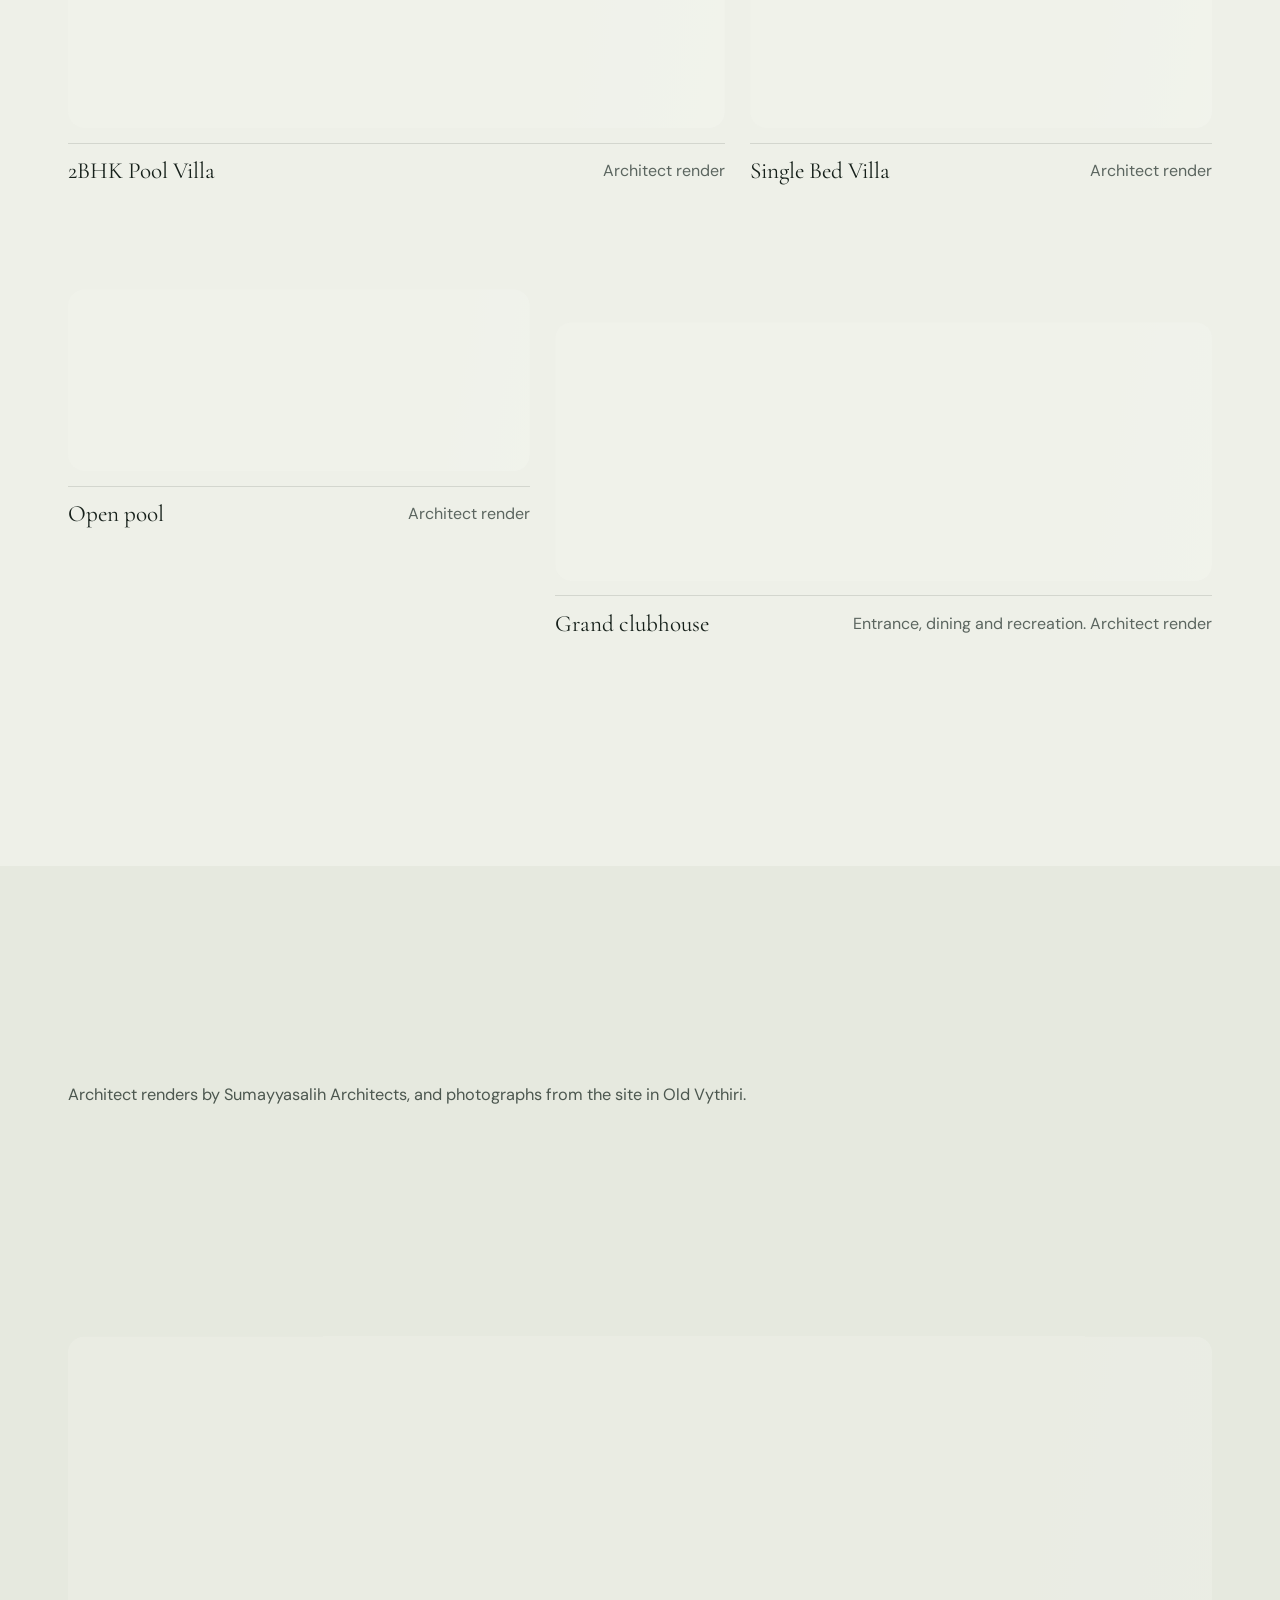
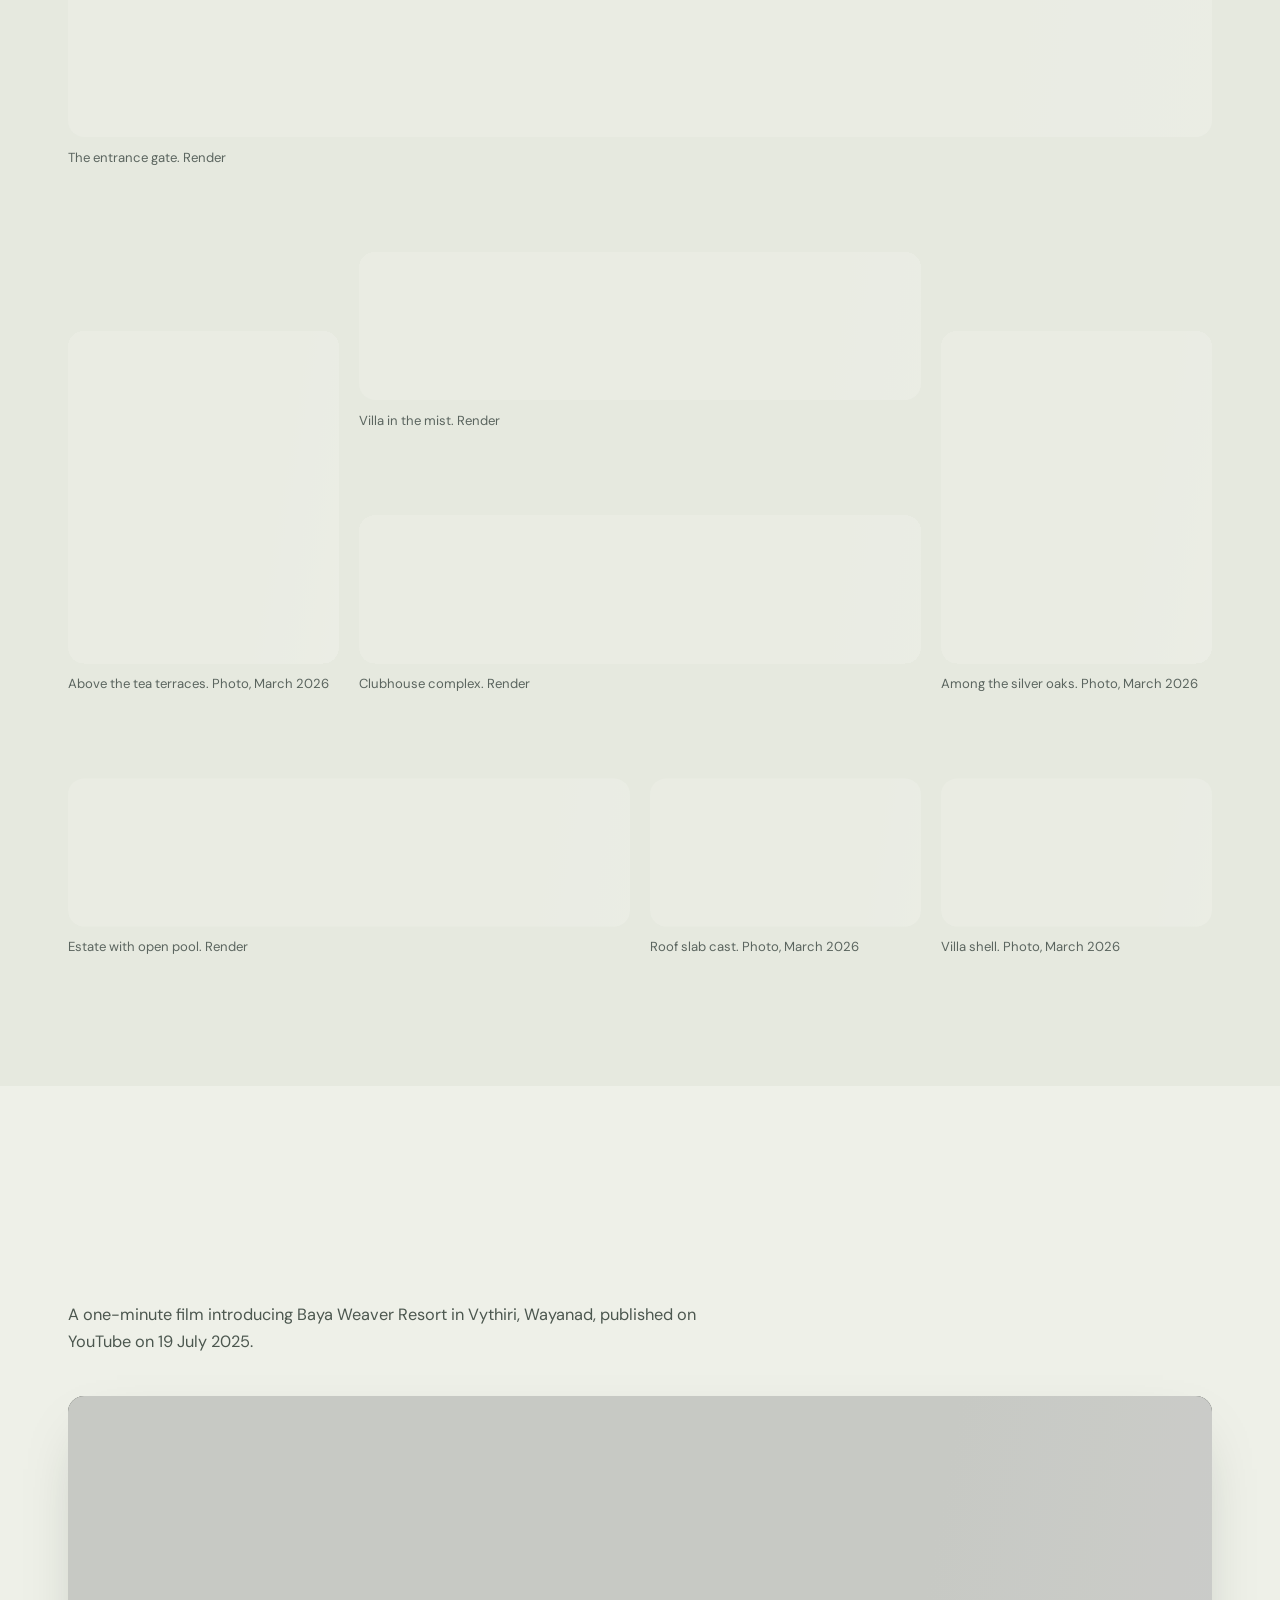
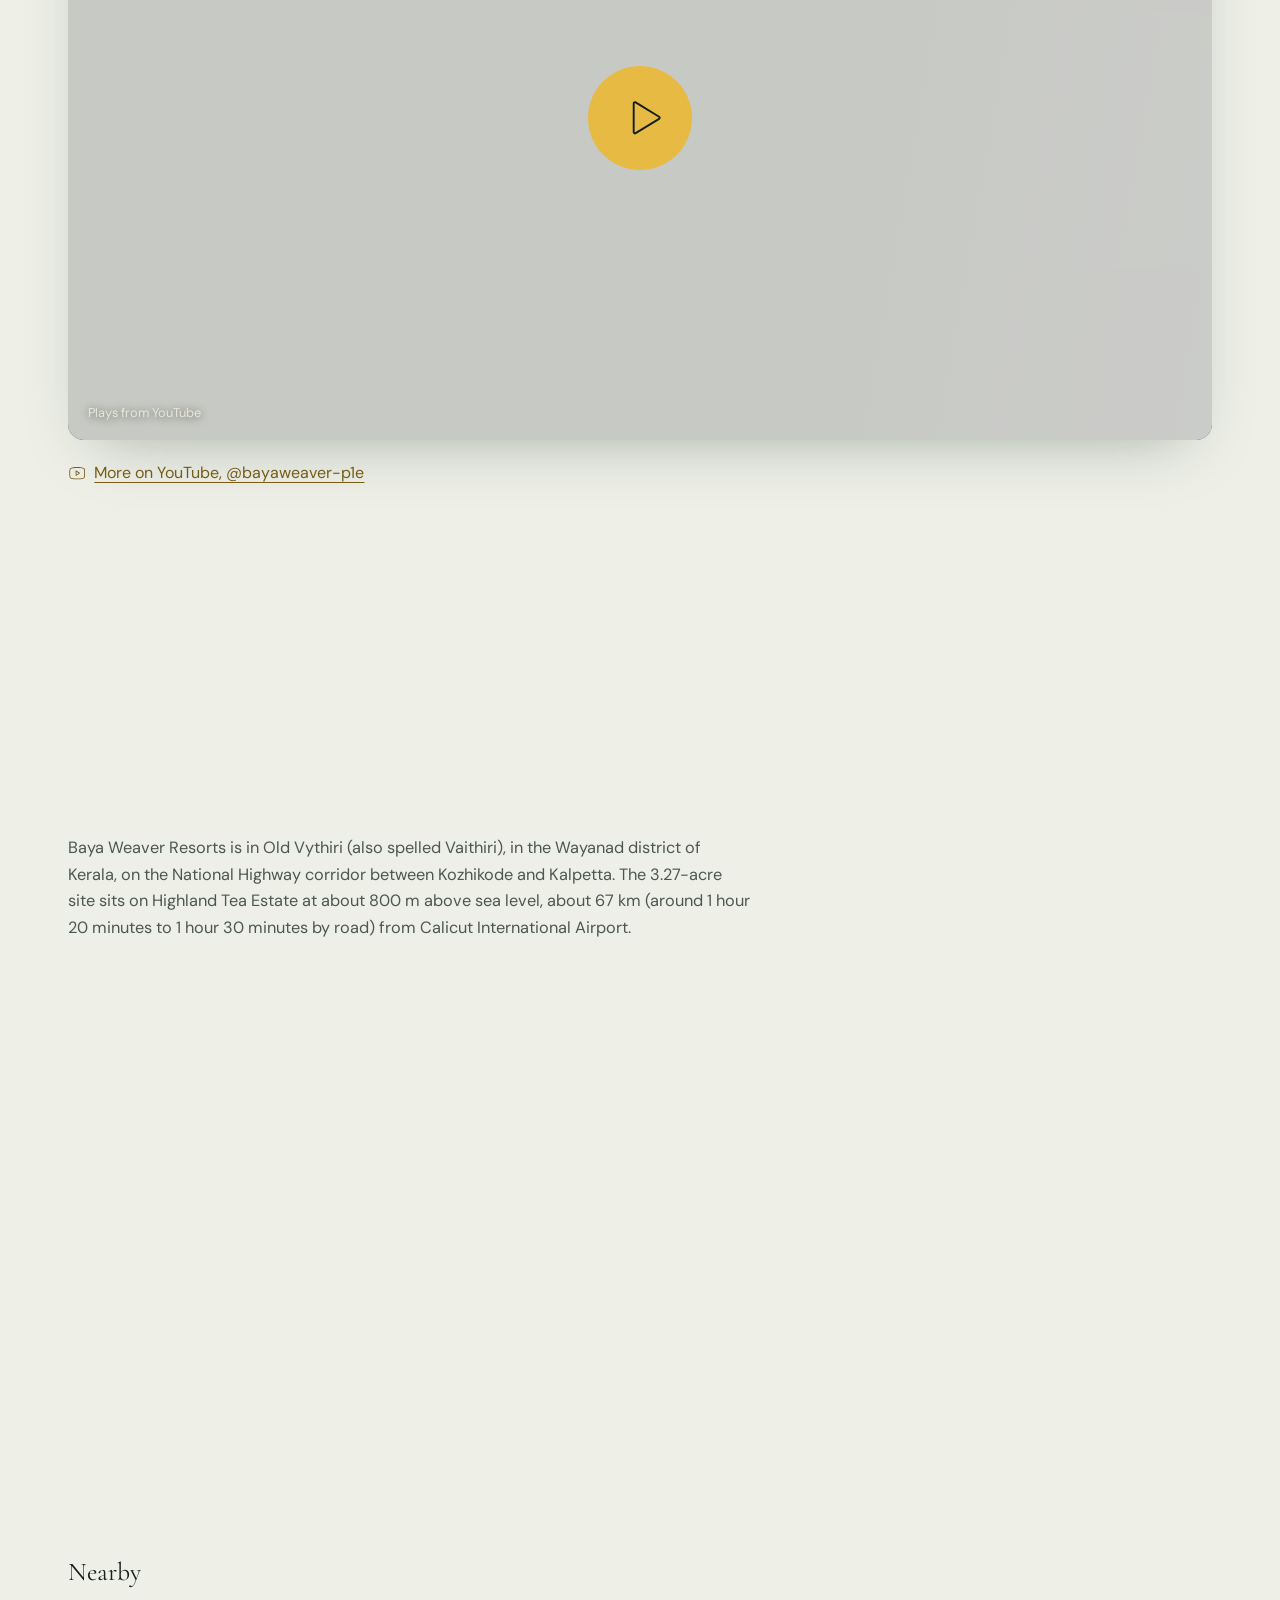
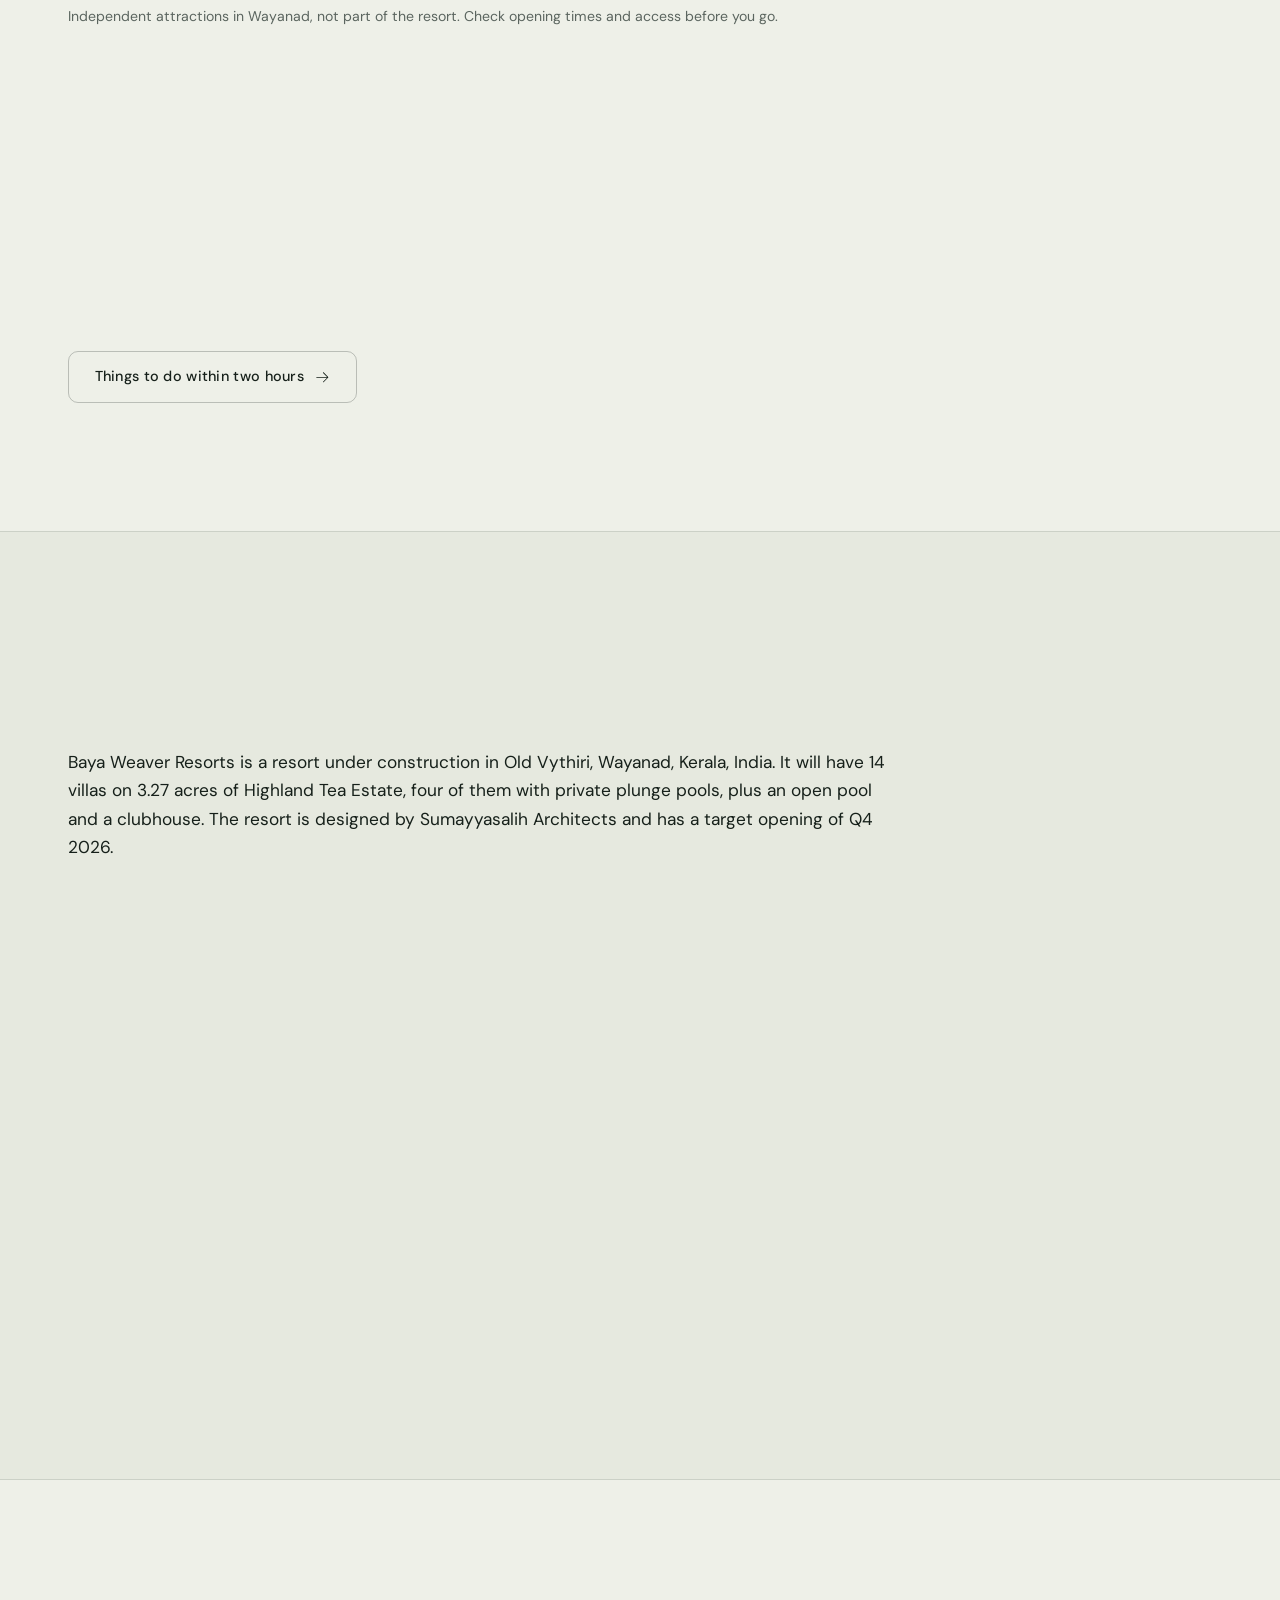
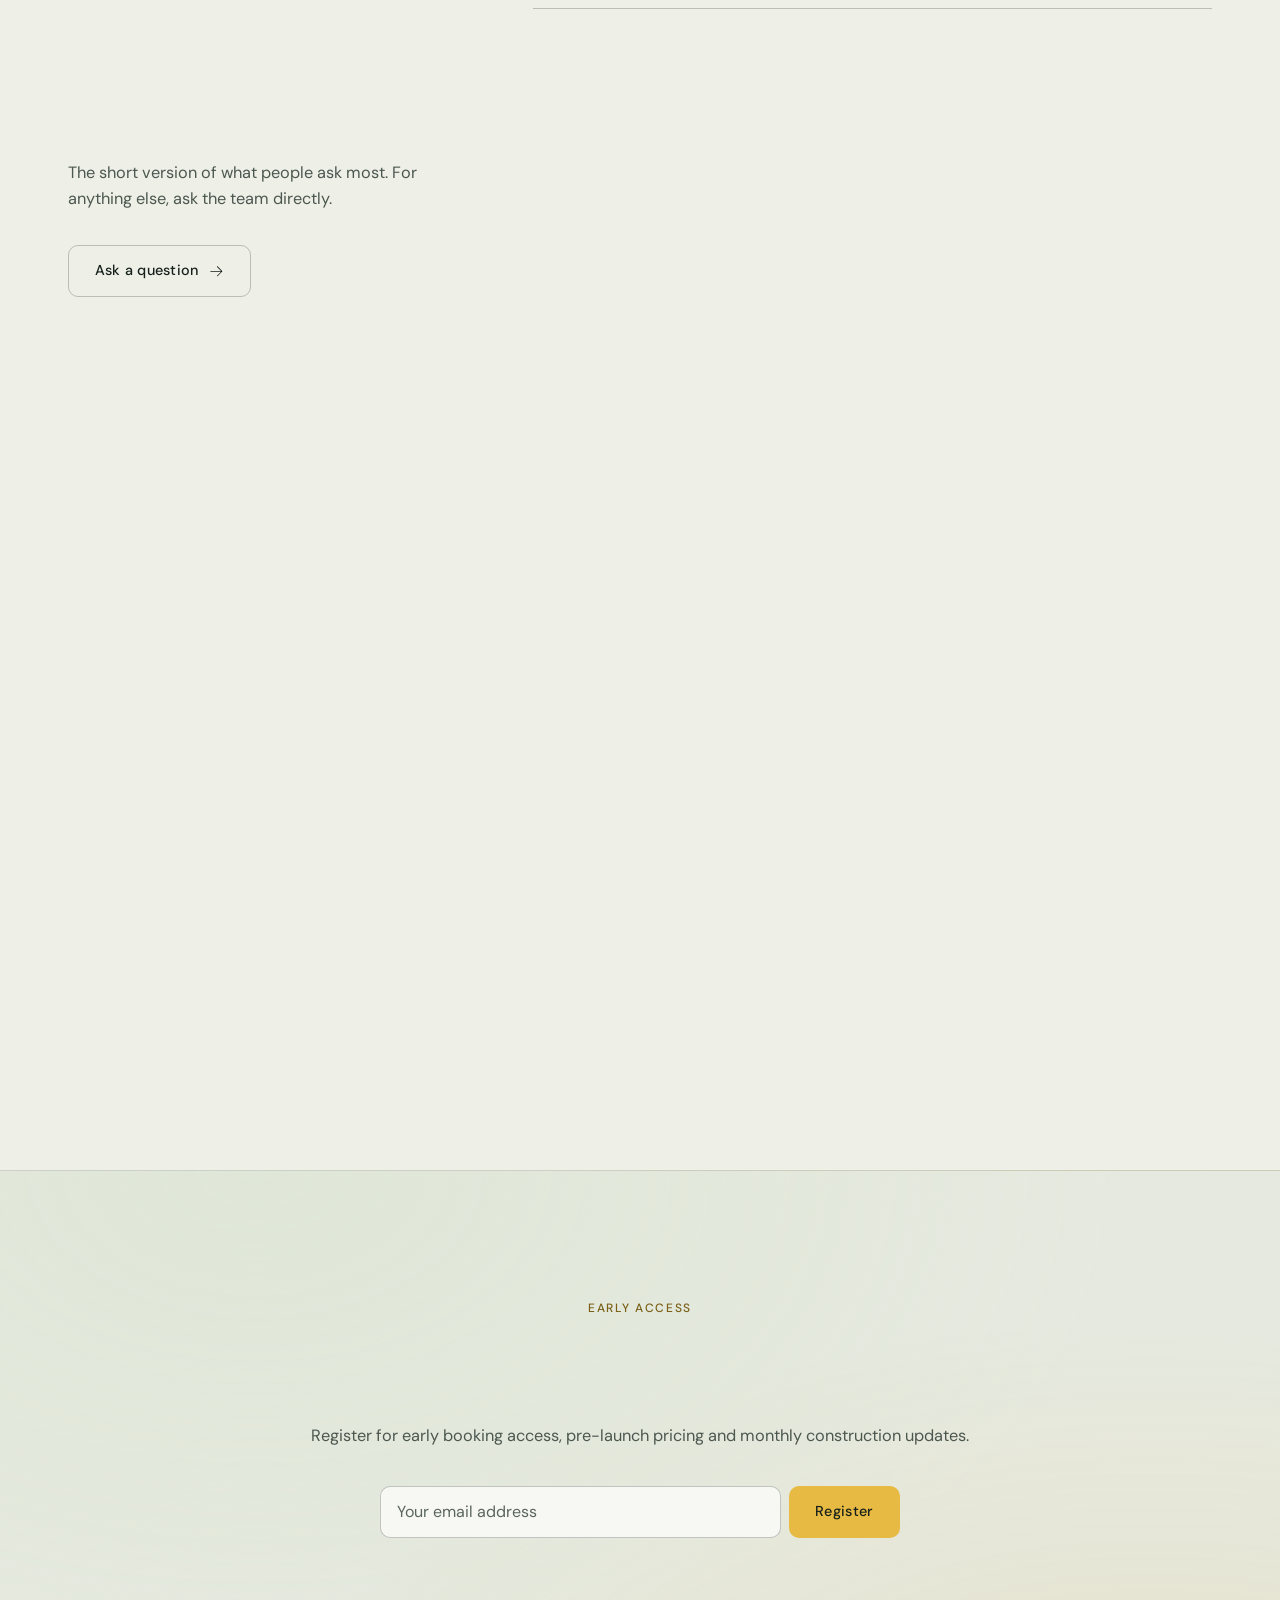
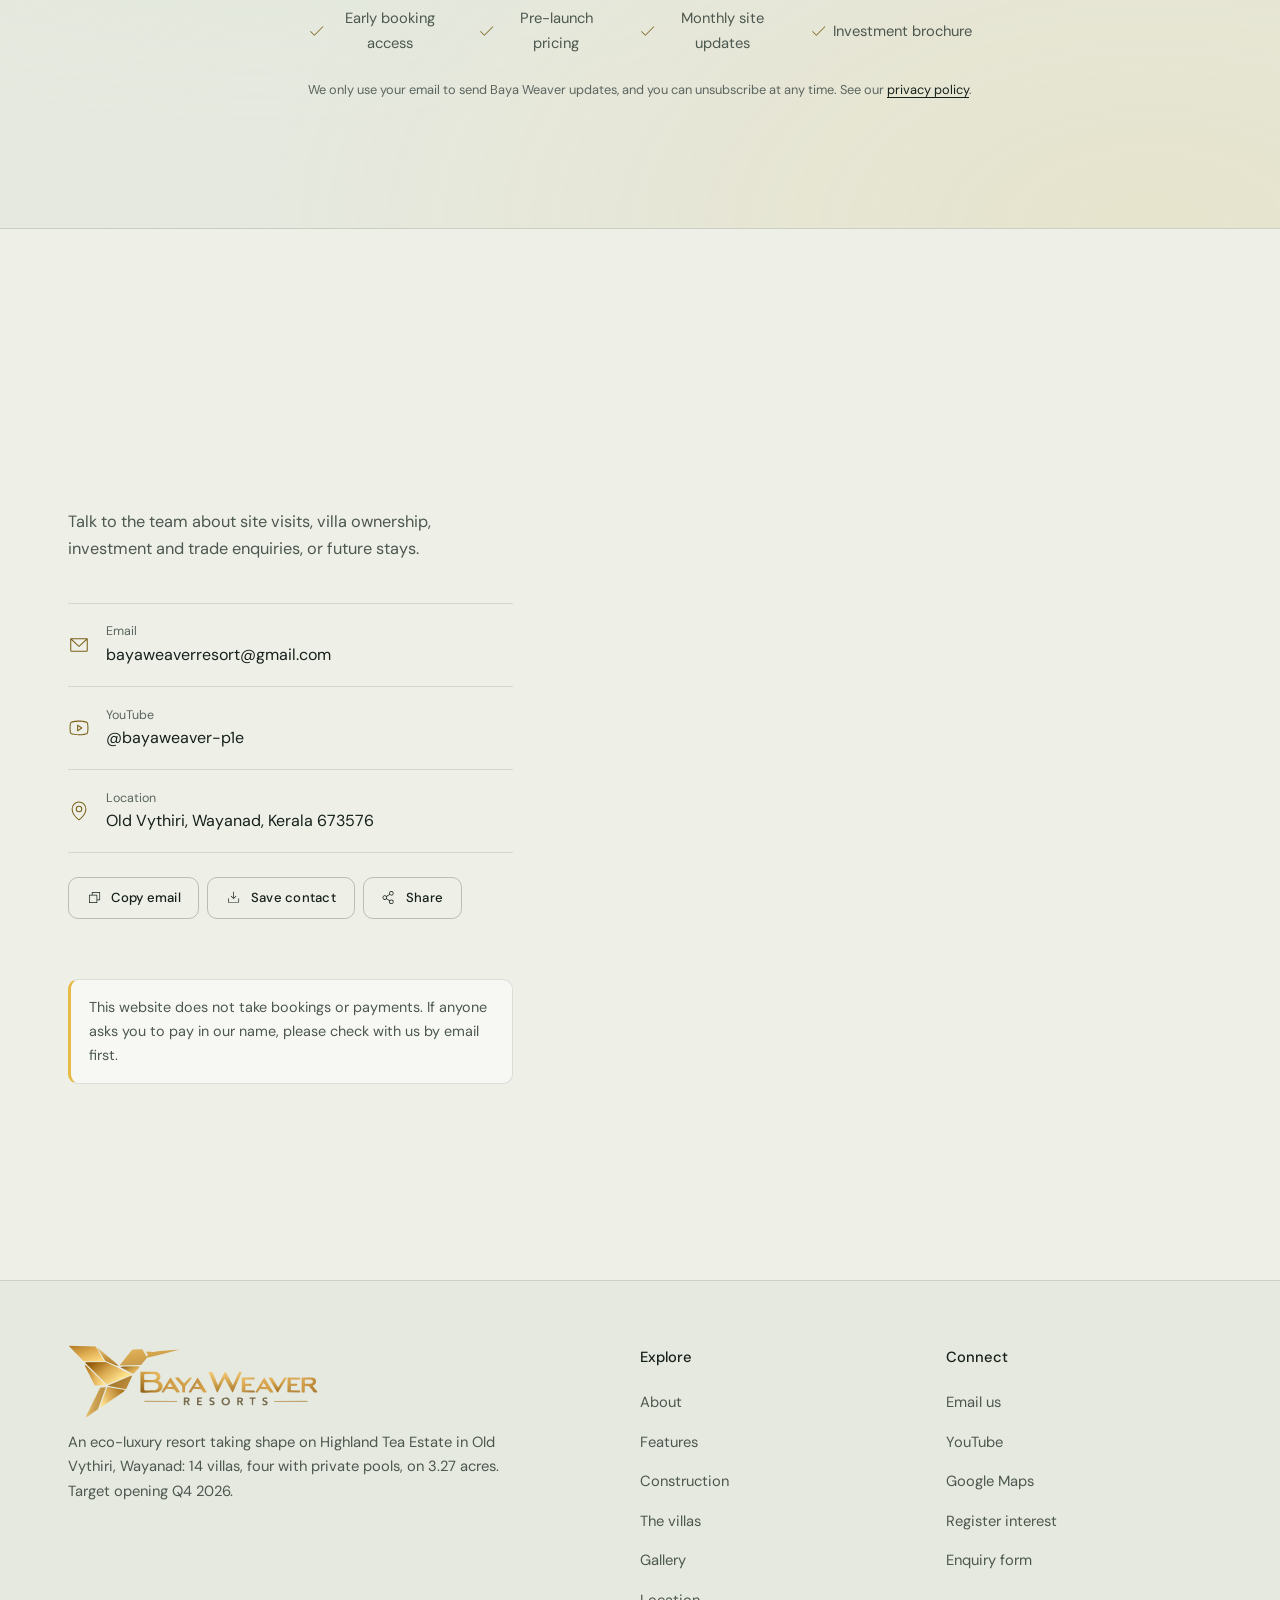
==== commit cbd99163: "Open the home page on a full-screen render The hero now shows the hillside villas render across the " ====
--- a/index.html
+++ b/index.html
@@ -458,7 +458,7 @@
   <link rel="manifest" href="site.webmanifest">
   <link rel="preload" href="fonts/cormorant-garamond-latin-300-normal.woff2" as="font" type="font/woff2" crossorigin>
   <link rel="preload" href="fonts/dm-sans-latin-400-normal.woff2" as="font" type="font/woff2" crossorigin>
-  <link rel="stylesheet" href="css/site.css?v=12">
+  <link rel="stylesheet" href="css/site.css?v=13">
 </head>
 
 <body>
@@ -511,23 +511,21 @@
     <!-- HERO -->
     <section class="hero" id="top" aria-labelledby="hero-title">
       <div class="hero-copy">
-        <p class="eyebrow hero-eyebrow">Old Vythiri, Wayanad · Target opening Q4 2026</p>
+        <p class="eyebrow hero-eyebrow"><span>Old Vythiri, Wayanad</span><span class="sep"> · </span><span>Target opening Q4 2026</span></p>
         <h1 class="hero-title" id="hero-title"><span class="line">Baya <em>Weaver</em></span><br><span class="line">Resorts</span></h1>
-        <p class="hero-sub">14 private villas on 3.27 acres of Highland Tea Estate. Four with their own pools.</p>
+        <p class="hero-sub">14 private villas on 3.27 acres of Highland Tea Estate. <span>Four with their own pools.</span></p>
         <div class="hero-actions">
           <a href="#contact" class="btn btn-primary" data-enquiry="site-visit">Book a site visit</a>
           <a href="#newsletter-section" class="btn btn-ghost">Register interest</a>
         </div>
       </div>
+      <!-- The render covers the screen, so on anything narrower than its 40:17 shape it is drawn about 2.36 screen heights wide -->
       <figure class="hero-media">
-        <picture>
-          <source media="(max-width: 900px)" srcset="images/site/render-villa-facade-m.webp" width="720" height="540">
-          <img src="images/site/render-villa-facade.webp"
-          srcset="images/site/render-villa-facade-sm.webp 560w, images/site/render-villa-facade.webp 960w"
-          sizes="(max-width: 900px) 92vw, 52vw" width="960" height="960" fetchpriority="high"
-          alt="Architect render of a Baya Weaver villa with a floor-to-ceiling glass front and timber screens, set into a green hillside">
-        </picture>
-        <figcaption>Villa exterior. Architect render, Sumayyasalih Architects.</figcaption>
+        <img src="images/site/render-hillside-villas-1920.webp"
+          srcset="images/site/render-hillside-villas.webp 1280w, images/site/render-hillside-villas-1920.webp 1920w, images/site/render-hillside-villas-2560.webp 2560w"
+          sizes="(max-aspect-ratio: 40/17) 236vh, 100vw" width="2560" height="1088" fetchpriority="high"
+          alt="Architect render of villas stepping down a tea-covered hillside above the valley">
+        <figcaption>Hillside villas. Architect render, Sumayyasalih Architects.</figcaption>
       </figure>
     </section>
 
@@ -639,11 +637,11 @@
           </article>
 
           <figure class="bento-img bento-img-b reveal">
-            <img src="images/site/render-hillside-villas.webp"
-              srcset="images/site/render-hillside-villas-sm.webp 640w, images/site/render-hillside-villas-md.webp 800w, images/site/render-hillside-villas.webp 1280w"
-              sizes="(max-width: 900px) 92vw, 46vw" width="1280" height="544" loading="lazy" decoding="async"
-              alt="Render of villas stepping down a tea-covered hillside above the valley">
-            <figcaption>Hillside villas. Architect render.</figcaption>
+            <img src="images/site/render-villa-facade.webp"
+              srcset="images/site/render-villa-facade-sm.webp 560w, images/site/render-villa-facade.webp 960w"
+              sizes="(max-width: 900px) 92vw, 46vw" width="960" height="960" loading="lazy" decoding="async"
+              alt="Architect render of a Baya Weaver villa with a floor-to-ceiling glass front and timber screens, set into a green hillside">
+            <figcaption>Villa exterior. Architect render.</figcaption>
           </figure>
         </div>
       </div>
--- a/css/site.css
+++ b/css/site.css
@@ -525,120 +525,123 @@
   }
 }
 
-/* ---------- Hero (asymmetric split) ---------- */
+/* ---------- Hero (full-screen render, copy centred over it) ----------
+   The render stays dark in both themes, so the hero sets its own
+   light-on-dark tokens. */
 .hero {
+  --text: #f3efe4;
+  --muted: rgba(243, 239, 228, 0.86);
+  --faint: rgba(243, 239, 228, 0.7);
+  --accent-ink: var(--gold);
+  --line-strong: rgba(243, 239, 228, 0.42);
   position: relative;
-  max-width: 1440px;
-  margin-inline: auto;
-  min-height: 100dvh;
+  isolation: isolate;
+  overflow: hidden;
+  min-height: 100svh;
   display: grid;
-  grid-template-columns: minmax(0, 5fr) minmax(0, 6fr);
-  align-items: center;
-  gap: clamp(2rem, 5vw, 5rem);
-  padding: calc(var(--nav-h) + 2.5rem) var(--gutter) 3rem;
-}
-
-.hero::before {
-  content: '';
-  position: absolute;
-  inset: 0 auto 0 calc((100% - 100vw) / 2);
-  width: calc(60% + (100vw - 100%) / 2);
-  z-index: -1;
-  background: radial-gradient(ellipse at 10% 40%, var(--tint) 0%, transparent 65%);
-  opacity: 0.9;
+  place-items: center;
+  padding: calc(var(--nav-h) + 3rem) var(--gutter) 5rem;
+  background: #0b120e;
+  color: var(--text);
+  text-align: center;
+}
+
+.hero-copy {
+  max-width: 56rem;
 }
 
 .hero-title {
   font-family: var(--font-display);
   font-weight: 300;
-  font-size: clamp(3.4rem, 7vw, 6.4rem);
-  line-height: 1.02;
+  font-size: clamp(3.6rem, 9vw, 8.4rem);
+  line-height: 0.98;
   letter-spacing: -0.02em;
-  margin-bottom: 1.5rem;
+  margin-bottom: 1.6rem;
   padding-bottom: 0.06em;
 }
 
 .hero-sub {
-  font-size: clamp(1.05rem, 1.4vw, 1.2rem);
+  font-size: clamp(1.05rem, 1.5vw, 1.25rem);
   color: var(--muted);
-  max-width: 36ch;
+  max-width: 40ch;
+  margin-inline: auto;
   margin-bottom: 2.25rem;
+}
+
+/* Keeps the second sentence together on its own line */
+.hero-sub span {
+  display: inline-block;
 }
 
 .hero-actions {
   display: flex;
   flex-wrap: wrap;
+  justify-content: center;
   gap: 0.75rem;
 }
 
 .hero-media {
-  position: relative;
-  justify-self: end;
+  position: absolute;
+  inset: 0;
+  z-index: -1;
+  margin: 0;
+}
+
+.hero-media img {
   width: 100%;
-  max-width: calc(100dvh - var(--nav-h) - 7rem);
-  min-width: 0;
-}
-
-.hero-media::before {
+  height: 100%;
+  object-fit: cover;
+  object-position: 40% 50%;
+}
+
+/* Darkens the render enough for the copy and the navbar to read */
+.hero-media::after {
   content: '';
   position: absolute;
-  top: -1.25rem;
-  left: -1.25rem;
-  width: 100%;
-  aspect-ratio: 1;
-  border: 1px solid var(--accent);
-  border-radius: calc(var(--radius-lg) + 4px);
-  opacity: 0.45;
-  z-index: -1;
-}
-
-/* Keeps the unveil zoom from widening the page on phones; the margin leaves room for the shadow */
-.hero-media picture {
-  display: block;
-  overflow-x: clip;
-  overflow-clip-margin: 0.75rem;
-}
-
-.hero-media img {
-  width: 100%;
-  aspect-ratio: 1;
-  object-fit: cover;
-  border-radius: var(--radius-lg);
-  box-shadow: var(--shadow);
-}
-
-.hero-media figcaption,
-figcaption {
-  font-size: 0.8rem;
+  inset: 0;
+  background: linear-gradient(rgba(8, 14, 10, 0.72), rgba(8, 14, 10, 0.5) 30%, rgba(8, 14, 10, 0.55) 70%, rgba(8, 14, 10, 0.78));
+}
+
+.hero-media figcaption {
+  position: absolute;
+  z-index: 1;
+  right: var(--gutter);
+  bottom: 1.25rem;
+  margin: 0;
+  font-size: 0.75rem;
   color: var(--faint);
-  margin-top: 0.75rem;
-}
-
-.hero-media figcaption {
-  margin-top: 0.9rem;
+}
+
+/* The page loads at the top over the dark render, so the navbar keeps
+   dark-theme colours until it gets its own background */
+.navbar:not(.scrolled):has(~ main > .hero) {
+  --text: #f3efe4;
+  --line: rgba(243, 239, 228, 0.22);
+  --accent-ink: var(--gold);
+  --logo-sub: #cbbf9f;
+  --logo-rule: #b89a62;
+}
+
+/* On narrow screens the place and the opening line stack, without a stray dot */
+@media (max-width: 480px) {
+  .hero-eyebrow span:not(.sep) {
+    display: block;
+  }
+
+  .hero-eyebrow .sep {
+    display: none;
+  }
 }
 
 @media (max-width: 900px) {
   .hero {
-    grid-template-columns: 1fr;
-    min-height: auto;
     padding-top: calc(var(--nav-h) + 2rem);
-    gap: 2.5rem;
-  }
-
-  .hero-media {
-    justify-self: stretch;
-    max-width: none;
-  }
-
-  .hero-media img {
-    aspect-ratio: 4 / 3;
-  }
-
-  .hero-media::before {
-    top: -0.75rem;
-    left: -0.75rem;
-    aspect-ratio: 4 / 3;
+    padding-bottom: 4.5rem;
+  }
+
+  .hero-media figcaption {
+    left: var(--gutter);
+    text-align: center;
   }
 }
 
@@ -651,8 +654,7 @@
 /* Hero entry sequence: tells the reader where to start */
 @media (prefers-reduced-motion: no-preference) {
 
-  .hero-copy>*,
-  .hero-media {
+  .hero-copy>* {
     animation: rise 0.9s var(--ease) both;
   }
 
@@ -666,11 +668,6 @@
 
   .hero-copy>*:nth-child(4) {
     animation-delay: 0.24s;
-  }
-
-  .hero-media {
-    animation-duration: 1.2s;
-    animation-delay: 0.1s;
   }
 }
 
@@ -835,6 +832,11 @@
   grid-area: b;
 }
 
+/* The villa render is square; the wide slot keeps its glass front and deck in view */
+.bento-img-b img {
+  object-position: 50% 45%;
+}
+
 .feature {
   background: var(--bg-alt);
   padding: 2rem 1.75rem;
@@ -1861,7 +1863,7 @@
 }
 
 /* ---------- Motion, ordered by impact ----------
-   1. Hero image unveils on load (first impression)
+   1. Hero render settles into place on load (first impression)
    2. Photographs wipe in as their section arrives
    3. Grid items enter in a short stagger (reading order)
    4. Key stats count up (main.js; draws the eye to the facts)
@@ -1870,13 +1872,9 @@
    Every effect is off under prefers-reduced-motion. */
 @media (prefers-reduced-motion: no-preference) {
 
-  /* 1 */
+  /* 1: fades up from the dark and eases out of a slight zoom, then stays still */
   .hero-media img {
-    animation: unveil 1.5s var(--ease) 0.2s both;
-  }
-
-  .hero-media::before {
-    animation: frame-in 1.6s var(--ease) 0.7s both;
+    animation: settle 2.2s var(--ease) both;
   }
 
   /* 2: figures skip the fade and use a clip wipe instead */
@@ -1932,22 +1930,10 @@
   --clip-r: 0px;
 }
 
-@keyframes unveil {
-  from {
-    clip-path: inset(100% 0 0 0 round var(--radius-lg));
-    scale: 1.12;
-  }
-
-  to {
-    clip-path: inset(0 0 0 0 round var(--radius-lg));
-    scale: 1;
-  }
-}
-
-@keyframes frame-in {
+@keyframes settle {
   from {
     opacity: 0;
-    translate: 1.25rem 1.25rem;
+    scale: 1.06;
   }
 }
 
@@ -2676,6 +2662,19 @@
     min-height: 0 !important;
   }
 
+  /* Prints as dark text on paper, without the render behind it */
+  .hero {
+    --text: #111;
+    --muted: #333;
+    --faint: #555;
+    --accent-ink: #5c4610;
+    background: none;
+  }
+
+  .hero-media {
+    display: none;
+  }
+
   .reveal,
   figure,
   li {
@@ -2710,15 +2709,12 @@
   }
 
   .hero {
-    grid-template-columns: minmax(0, 6fr) minmax(0, 5fr);
-    min-height: auto;
     padding-top: calc(var(--nav-h) + 1.25rem);
-    padding-bottom: 1.5rem;
-    gap: 2rem;
+    padding-bottom: 2.25rem;
   }
 
   .hero-title {
-    font-size: clamp(2.4rem, 7vh + 1rem, 3.4rem);
+    font-size: clamp(2.4rem, 9vh + 1rem, 3.6rem);
     margin-bottom: 0.9rem;
   }
 
@@ -2726,17 +2722,8 @@
     margin-bottom: 1.25rem;
   }
 
-  .hero-media {
-    justify-self: end;
-    max-width: calc(100dvh - var(--nav-h) - 2rem);
-  }
-
-  .hero-media img {
-    aspect-ratio: 1;
-  }
-
   .hero-media figcaption {
-    display: none;
+    bottom: 0.6rem;
   }
 
   .hero-actions .btn {
@@ -2770,10 +2757,6 @@
   :root {
     --wrap: 1440px;
   }
-
-  .hero {
-    max-width: 1720px;
-  }
 }
 
 @media (min-width: 2400px) {
@@ -2784,10 +2767,6 @@
   :root {
     --wrap: 1600px;
     --nav-h: 80px;
-  }
-
-  .hero {
-    max-width: 1960px;
   }
 }
 
